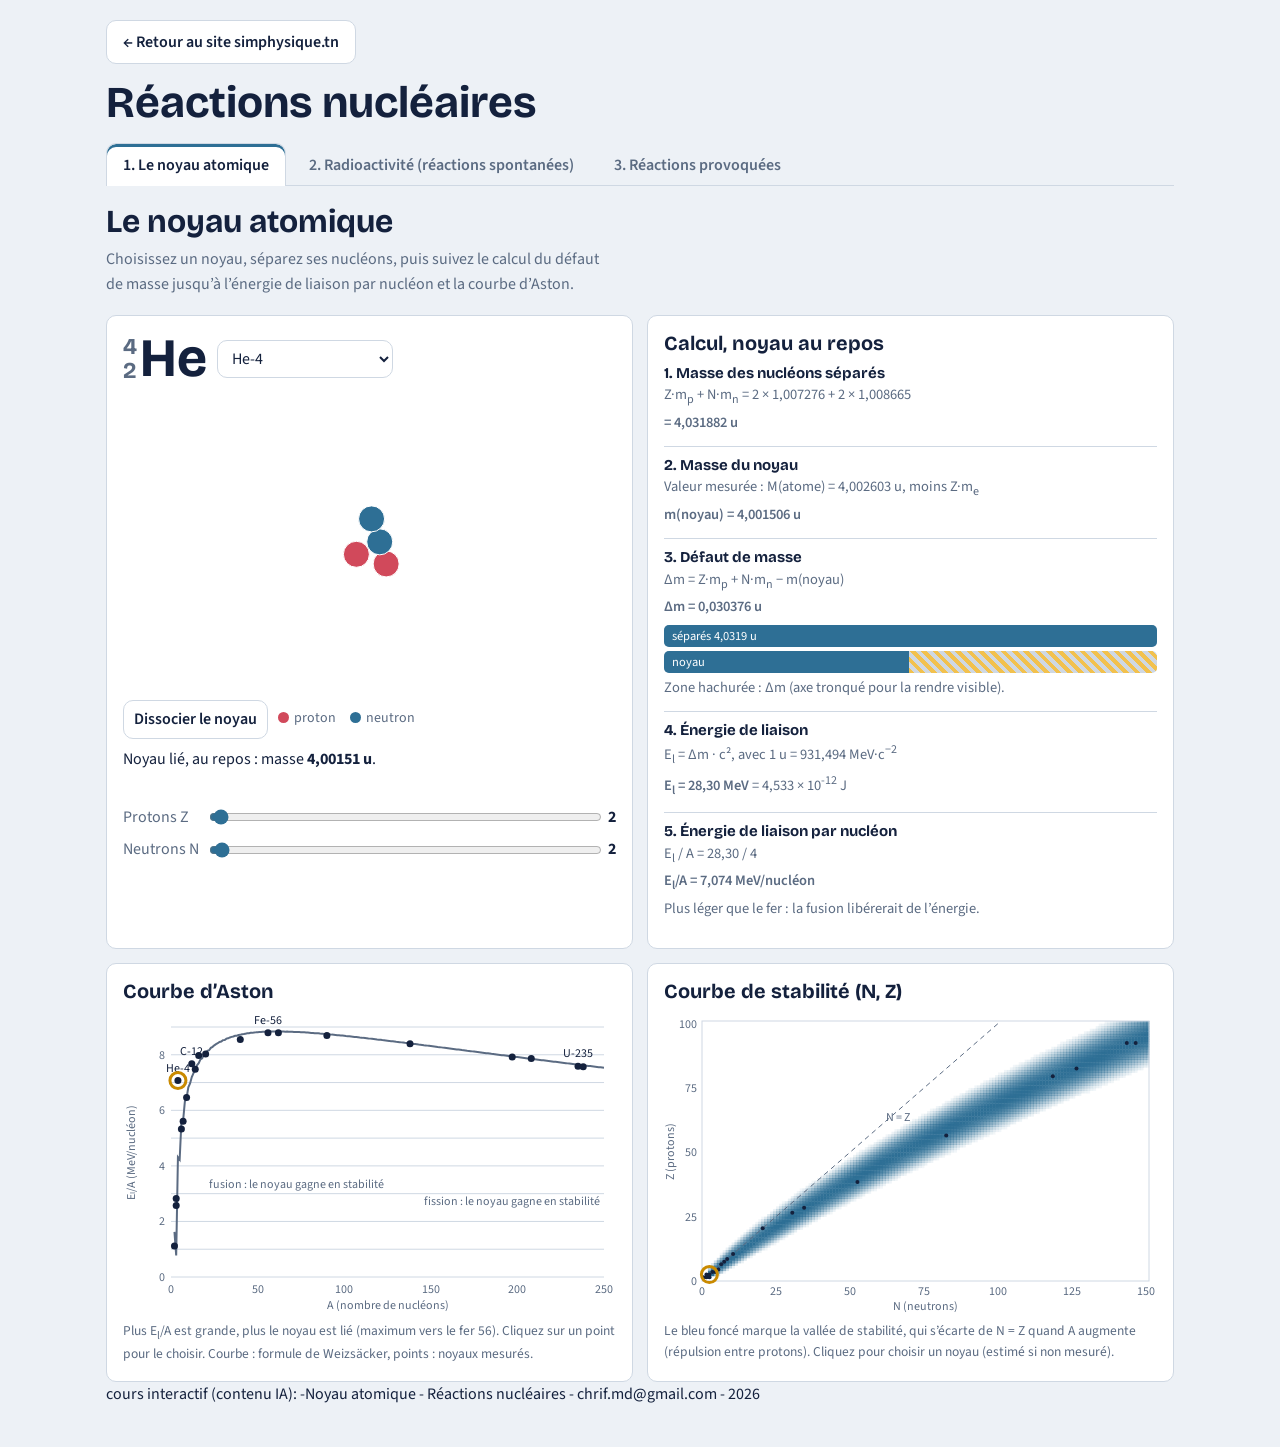
==== reactions_nucleaires.html @ af4b5db0 "Add files via upload" ====
<!doctype html>
<html lang="fr"><head><meta charset="utf-8">
<meta name="viewport" content="width=device-width, initial-scale=1, viewport-fit=cover">
<title>Réactions nucléaires</title>
<link rel="stylesheet" href="https://fonts.googleapis.com/css2?family=Bricolage+Grotesque:wght@500;700&family=Source+Sans+3:wght@400;600&display=swap">
<style>
:root{--bg:#edf1f6;--card:#fff;--ink:#14213d;--mute:#5b6b82;--line:#cfd8e3;--p:#d1495b;--n:#2e6f95;--e:#c98a00;--hatch:#f2c14e;--ok:#237a57;box-sizing:border-box;padding-top:env(safe-area-inset-top,0px);padding-bottom:env(safe-area-inset-bottom,0px)}
@media (prefers-color-scheme:dark){:root:not([data-theme="light"]){color-scheme:dark;--bg:#0e1520;--card:#162131;--ink:#e6edf5;--mute:#93a3b8;--line:#2b3b52;--p:#ef6f7f;--n:#5aa9d6;--e:#f2c14e;--ok:#5cc79a}}
:root[data-theme="dark"]{color-scheme:dark;--bg:#0e1520;--card:#162131;--ink:#e6edf5;--mute:#93a3b8;--line:#2b3b52;--p:#ef6f7f;--n:#5aa9d6;--e:#f2c14e;--ok:#5cc79a}
*,*:before,*:after{box-sizing:inherit}
html{scroll-padding-top:env(safe-area-inset-top,0px)}
body{margin:0;background:var(--bg);color:var(--ink);font:400 16px/1.55 "Source Sans 3",system-ui,sans-serif}
#app{max-width:1100px;margin:0 auto;padding:20px 16px 40px}
#t2,#t3{max-width:1000px;margin:0 auto}
h1,.pt{font-family:"Bricolage Grotesque",system-ui,sans-serif;margin:0;line-height:1.15}
h1{font-size:clamp(28px,5vw,44px)}
#app .pane>.pt{font-size:clamp(22px,3.6vw,32px);margin-bottom:0}
.sub{color:var(--mute);margin:6px 0 18px;max-width:64ch}
.tabbar{display:flex;gap:6px;flex-wrap:wrap;margin:14px 0 18px;border-bottom:1px solid var(--line)}
.tabbar button{font:inherit;font-weight:600;color:var(--mute);background:transparent;border:1px solid transparent;border-bottom:0;border-radius:10px 10px 0 0;padding:9px 16px;cursor:pointer;margin-bottom:-1px}
.tabbar button:hover{color:var(--ink)}
.tabbar button[aria-selected="true"]{color:var(--ink);background:var(--card);border-color:var(--line);box-shadow:inset 0 3px 0 var(--n)}
.tabbar button:focus-visible{outline:2px solid var(--e);outline-offset:2px}
.pane[hidden]{display:none}
@media (prefers-color-scheme:dark){}#t1 h2,#t1 h3{font-family:"Bricolage Grotesque",system-ui,sans-serif;margin:0;line-height:1.15}#t1 h2{font-size:20px;margin-bottom:10px}#t1 h3{font-size:15px;margin:0 0 2px}#t1 .sub{color:var(--mute);margin:6px 0 18px;max-width:62ch}#t1 .grid{display:grid;gap:14px;grid-template-columns:1fr}@media(min-width:900px){#t1 .grid.two{grid-template-columns:1fr 1fr}}#t1 .card{background:var(--card);border:1px solid var(--line);border-radius:10px;padding:16px;min-width:0}#t1 canvas{display:block;width:100%;touch-action:manipulation}#t1 .ctl{display:grid;gap:8px;grid-template-columns:auto 1fr auto;align-items:center;margin-top:10px}#t1 .ctl label{color:var(--mute)}#t1 select,#t1 button{font:inherit;color:var(--ink);background:var(--card);border:1px solid var(--line);border-radius:10px;padding:6px 10px}#t1 button{cursor:pointer;font-weight:600}#t1 button:hover{border-color:var(--n)}#t1 button:focus-visible,#t1 select:focus-visible,#t1 input:focus-visible,#t1 canvas:focus-visible{outline:2px solid var(--e);outline-offset:2px}#t1 input[type=range]{width:100%;accent-color:var(--n)}#t1 .row{display:flex;flex-wrap:wrap;gap:10px;align-items:center;margin-bottom:6px}#t1 .big{font:700 clamp(34px,6vw,54px)/1 "Bricolage Grotesque",sans-serif;display:inline-flex;align-items:center}#t1 .nz{display:inline-flex;flex-direction:column;font-size:.42em;line-height:1.05;margin-right:.15em;text-align:right;color:var(--mute)}#t1 .leg{display:flex;gap:14px;color:var(--mute);font-size:14px;flex-wrap:wrap}#t1 .dot{display:inline-block;width:11px;height:11px;border-radius:50%;margin-right:5px;vertical-align:-1px}#t1 .st{padding:10px 0;border-top:1px solid var(--line)}#t1 .st:first-child{border-top:0;padding-top:0}#t1 .st p{margin:2px 0;color:var(--mute);font-size:14.5px}#t1 .res{font-weight:600;font-variant-numeric:tabular-nums}#t1 .key{color:var(--e)}#t1 .bars{margin:6px 0 2px}#t1 .bars div{display:flex;height:22px;margin:4px 0;border-radius:5px;overflow:hidden;background:var(--line)}#t1 .b{background:var(--n);color:#fff;font-size:12.5px;padding:0 8px;line-height:22px;white-space:nowrap;overflow:hidden;transition:width .5s}#t1 .g{background:repeating-linear-gradient(45deg,var(--hatch),var(--hatch) 4px,transparent 4px,transparent 8px);flex:1;min-width:0}#t1 .note{font-size:13.5px;color:var(--mute);margin:8px 0 0}#t1 .cap{min-height:3em;margin:8px 0 0}
@media (prefers-color-scheme:dark){}#t2 h2,#t2 h3{font-family:"Bricolage Grotesque",system-ui,sans-serif;margin:0;line-height:1.15}#t2 h2{font-size:22px;margin:0 0 10px}#t2 h3{font-size:16px}#t2 .sub{color:var(--mute);margin:6px 0 18px;max-width:64ch}#t2 .card{background:var(--card);border:1px solid var(--line);border-radius:10px;padding:16px;margin-bottom:14px;min-width:0}#t2 canvas{display:block;width:100%;touch-action:manipulation}#t2 button,#t2 select,#t2 input{font:inherit;color:var(--ink);background:var(--card);border:1px solid var(--line);border-radius:10px;padding:6px 12px}#t2 button{cursor:pointer;font-weight:600}#t2 button:hover{border-color:var(--n)}#t2 button[aria-pressed=true],#t2 button[aria-selected=true]{background:var(--n);color:#fff;border-color:var(--n)}#t2 :focus-visible{outline:2px solid var(--e);outline-offset:2px}#t2 .row{display:flex;flex-wrap:wrap;gap:8px;align-items:center;margin-bottom:10px}#t2 .nz{display:inline-flex;flex-direction:column;font-size:.55em;line-height:1.1;margin-right:.12em;text-align:right;vertical-align:middle;color:var(--mute)}#t2 .eq{font:700 clamp(24px,4.5vw,34px)/1.2 "Bricolage Grotesque",sans-serif;display:flex;flex-wrap:wrap;align-items:center;gap:6px 12px;margin:10px 0}#t2 .eq .ar{color:var(--mute)}#t2 .stk{display:inline-flex;flex-direction:column;gap:2px}#t2 .stk input{width:68px;padding:2px 6px;font-size:16px;text-align:center}#t2 dl{display:grid;grid-template-columns:minmax(110px,max-content) 1fr;gap:6px 16px;margin:10px 0 0}#t2 dt{color:var(--mute)}#t2 dd{margin:0}#t2 .leg{display:flex;gap:14px;flex-wrap:wrap;color:var(--mute);font-size:14px;margin:6px 0}#t2 .dot{display:inline-block;width:11px;height:11px;border-radius:50%;margin-right:5px;vertical-align:-1px}#t2 .law{border-left:3px solid var(--e);padding:2px 0 2px 12px;margin:10px 0}#t2 .msg{min-height:3.2em;margin:8px 0}#t2 .ok{color:var(--ok)}#t2 .ko{color:var(--p)}#t2 .note{font-size:14px;color:var(--mute)}#t2 table{border-collapse:collapse;width:100%}#t2 th,#t2 td{border:1px solid var(--line);padding:6px 8px;text-align:left;font-size:14.5px;vertical-align:top}#t2 th{background:var(--bg)}#t2 .ap{display:grid;gap:10px}@media(min-width:700px){#t2 .ap{grid-template-columns:1fr 1fr}}#t2 .ap>div{border:1px solid var(--line);border-radius:10px;padding:10px 12px}#t2 .g2{display:grid;gap:12px}@media(min-width:800px){#t2 .g2{grid-template-columns:1fr 1.5fr}}#t2 .qb{display:block;width:100%;text-align:left;margin:6px 0}#t2 .qb.good{border-color:var(--ok);color:var(--ok)}#t2 .qb.bad{border-color:var(--p);color:var(--p)}#t2 .sp{display:flex;height:24px;border-radius:5px;overflow:hidden;margin:6px 0;background:var(--line)}#t2 .sp span{color:#fff;font-size:12.5px;line-height:24px;padding:0 8px;white-space:nowrap;overflow:hidden}@media(min-width:800px){#t2 .two{display:grid;grid-template-columns:1.25fr 1fr;gap:16px}}@media (prefers-color-scheme:dark){}#t3 h2,#t3 h3{font-family:"Bricolage Grotesque",system-ui,sans-serif;margin:0;line-height:1.15}#t3 h2{font-size:22px;margin:0 0 10px}#t3 h3{font-size:16px}#t3 .sub{color:var(--mute);margin:6px 0 18px;max-width:64ch}#t3 .card{background:var(--card);border:1px solid var(--line);border-radius:10px;padding:16px;margin-bottom:14px;min-width:0}#t3 canvas{display:block;width:100%;touch-action:manipulation}#t3 button,#t3 select,#t3 input{font:inherit;color:var(--ink);background:var(--card);border:1px solid var(--line);border-radius:10px;padding:6px 12px}#t3 button{cursor:pointer;font-weight:600}#t3 button:hover{border-color:var(--n)}#t3 button[aria-pressed=true],#t3 button[aria-selected=true]{background:var(--n);color:#fff;border-color:var(--n)}#t3 :focus-visible{outline:2px solid var(--e);outline-offset:2px}#t3 .row{display:flex;flex-wrap:wrap;gap:8px;align-items:center;margin-bottom:10px}#t3 .nz{display:inline-flex;flex-direction:column;font-size:.55em;line-height:1.1;margin-right:.12em;text-align:right;vertical-align:middle;color:var(--mute)}#t3 .eq{font:700 clamp(24px,4.5vw,34px)/1.2 "Bricolage Grotesque",sans-serif;display:flex;flex-wrap:wrap;align-items:center;gap:6px 12px;margin:10px 0}#t3 .eq .ar{color:var(--mute)}#t3 .stk{display:inline-flex;flex-direction:column;gap:2px}#t3 .stk input{width:68px;padding:2px 6px;font-size:16px;text-align:center}#t3 dl{display:grid;grid-template-columns:minmax(110px,max-content) 1fr;gap:6px 16px;margin:10px 0 0}#t3 dt{color:var(--mute)}#t3 dd{margin:0}#t3 .leg{display:flex;gap:14px;flex-wrap:wrap;color:var(--mute);font-size:14px;margin:6px 0}#t3 .dot{display:inline-block;width:11px;height:11px;border-radius:50%;margin-right:5px;vertical-align:-1px}#t3 .law{border-left:3px solid var(--e);padding:2px 0 2px 12px;margin:10px 0}#t3 .msg{min-height:3.2em;margin:8px 0}#t3 .ok{color:var(--ok)}#t3 .ko{color:var(--p)}#t3 .note{font-size:14px;color:var(--mute)}#t3 table{border-collapse:collapse;width:100%}#t3 th,#t3 td{border:1px solid var(--line);padding:6px 8px;text-align:left;font-size:14.5px;vertical-align:top}#t3 th{background:var(--bg)}#t3 .ap{display:grid;gap:10px}@media(min-width:700px){#t3 .ap{grid-template-columns:1fr 1fr}}#t3 .ap>div{border:1px solid var(--line);border-radius:10px;padding:10px 12px}#t3 .g2{display:grid;gap:12px}@media(min-width:800px){#t3 .g2{grid-template-columns:1fr 1.5fr}}#t3 .qb{display:block;width:100%;text-align:left;margin:6px 0}#t3 .qb.good{border-color:var(--ok);color:var(--ok)}#t3 .qb.bad{border-color:var(--p);color:var(--p)}#t3 .sp{display:flex;height:24px;border-radius:5px;overflow:hidden;margin:6px 0;background:var(--line)}#t3 .sp span{color:#fff;font-size:12.5px;line-height:24px;padding:0 8px;white-space:nowrap;overflow:hidden}@media(min-width:800px){#t3 .two{display:grid;grid-template-columns:1.25fr 1fr;gap:16px}}
@media print{body.pr #app>:not(#panes),body.pr .tabbar,body.pr #panes>:not(#t3){display:none!important}body.pr #t3>:not(#recap){display:none}body.pr{background:#fff}.noprint{display:none}}
</style><style>
.flBox{max-width:700px;margin:6px auto 0;border:1px solid var(--line);border-radius:10px;overflow:hidden;background:#fff;line-height:0}
.flStage{display:block;width:100%;height:auto;aspect-ratio:7/4;touch-action:manipulation;-webkit-user-select:none;user-select:none}
.flStage:focus-visible{outline:2px solid var(--e);outline-offset:-2px}
.back{display:inline-flex;align-items:center;gap:8px;min-height:44px;margin:0 0 14px;padding:8px 16px;font-weight:600;color:var(--ink);background:var(--card);border:1px solid var(--line);border-radius:10px;text-decoration:none}
.back:hover{border-color:var(--n)}
.back:focus-visible{outline:2px solid var(--e);outline-offset:2px}
@media print{.back{display:none}}
#app select{max-width:100%;min-width:0}
#t3 .flc,#t3 .flBar button{min-height:44px}
.flBar,.flHint,.flZ{display:none}
@media (max-width:760px),(max-height:500px){.flZ{display:inline-block}}
.flBox.big{position:fixed;inset:0;z-index:1000;max-width:none;margin:0;border:0;border-radius:0;background:var(--bg);display:flex;flex-direction:column;align-items:center;justify-content:center;gap:8px;line-height:normal;padding:env(safe-area-inset-top,0px) env(safe-area-inset-right,0px) env(safe-area-inset-bottom,0px) env(safe-area-inset-left,0px)}
.flBox.big .flStage{width:min(100vw,calc((100vh - 70px) * 7 / 4));width:min(100vw,calc((100dvh - 70px) * 7 / 4))}
.flBox.big .flBar{display:flex;gap:10px;align-items:center}
.flBox.big .flHint{display:none;margin:0;color:var(--mute);font-size:14px;text-align:center;padding:0 12px}
@media (orientation:portrait){.flBox.big .flHint{display:block}}
 }
         .signature {
    text-align: right; font-family: "Arial"; font-size: 12px; font-weight: bold;
    color: rgb(1, 48, 66); margin-top: 30px;
  }
</style>
</head>
<body><div id="app">
<a class="back" href="https://simphysique.tn">← Retour au site simphysique.tn</a>
<h1>Réactions nucléaires</h1>
<div class="tabbar" role="tablist" aria-label="Chapitres">
<button role="tab" id="tb1" aria-controls="t1" aria-selected="true">1. Le noyau atomique</button>
<button role="tab" id="tb2" aria-controls="t2" aria-selected="false" tabindex="-1">2. Radioactivité (réactions spontanées)</button>
<button role="tab" id="tb3" aria-controls="t3" aria-selected="false" tabindex="-1">3. Réactions provoquées</button>
</div>
<div id="panes">
<div class="pane" id="t1" role="tabpanel" aria-labelledby="tb1">
<h2 class="pt">Le noyau atomique</h2><p class="sub">Choisissez un noyau, séparez ses nucléons, puis suivez le calcul du défaut de masse jusqu’à l’énergie de liaison par nucléon et la courbe d’Aston.</p>

<div class="grid two">
<section class="card">
  <div class="row"><span class="big" id="sym"></span>
  <select id="pre" aria-label="Noyau prédéfini"></select></div>
  <canvas id="nuc" height="300" aria-label="Animation des nucléons du noyau"></canvas>
  <div class="row" style="margin-top:8px"><button id="tog">Dissocier le noyau</button>
  <span class="leg"><span><i class="dot" style="background:var(--p)"></i>proton</span><span><i class="dot" style="background:var(--n)"></i>neutron</span></span></div>
  <p class="cap" id="cap"></p>
  <div class="ctl"><label for="zs">Protons Z</label><input id="zs" type="range" min="1" max="100" value="2"><b id="zv"></b>
  <label for="ns">Neutrons N</label><input id="ns" type="range" min="0" max="150" value="2"><b id="nv"></b></div>
</section>

<section class="card">
  <h2>Calcul, noyau au repos</h2>
  <div id="calc"></div>
</section>
</div>

<div class="grid two" style="margin-top:14px">
<section class="card">
  <h2>Courbe d’Aston</h2>
  <canvas id="ast" height="300" tabindex="0" aria-label="Courbe d’Aston : énergie de liaison par nucléon en fonction de A"></canvas>
  <p class="note">Plus E<sub>l</sub>/A est grande, plus le noyau est lié (maximum vers le fer 56). Cliquez sur un point pour le choisir. Courbe : formule de Weizsäcker, points : noyaux mesurés.</p>
</section>
<section class="card">
  <h2>Courbe de stabilité (N, Z)</h2>
  <canvas id="nz" height="300" tabindex="0" aria-label="Diagramme N en fonction de Z avec la vallée de stabilité"></canvas>
  <p class="note">Le bleu foncé marque la vallée de stabilité, qui s’écarte de N = Z quand A augmente (répulsion entre protons). Cliquez pour choisir un noyau (estimé si non mesuré).</p>
</section>
</div>

</div>
<div class="pane" id="t2" role="tabpanel" aria-labelledby="tb2" hidden>
<h2 class="pt">Radioactivité : les réactions nucléaires spontanées</h2><p class="sub">Un noyau instable se transforme de lui-même en un noyau plus stable en émettant un rayonnement. Découvrez les quatre types de rayonnement, leurs propriétés, puis les lois qui gouvernent ces transformations.</p><section class="card">
  <h2>1. Les rayonnements radioactifs</h2>
  <div class="row" role="tablist" id="tabs"></div>
  <div id="prop"></div>
</section><section class="card">
  <h2>2. Expérience : que traversent-ils ? comment sont-ils déviés ?</h2>
  <div class="row"><button id="m1" aria-pressed="true">Pénétration dans la matière</button><button id="m2" aria-pressed="false">Champ électrique</button><span id="efw" hidden><label for="ef">Intensité du champ E</label> <input id="ef" type="range" min="0.3" max="1.5" step="0.1" value="1"></span></div>
  <canvas id="demo" height="260" aria-label="Simulation de pénétration et de déviation des rayonnements"></canvas>
  <div class="leg"><span><i class="dot" style="background:var(--p)"></i>α</span><span><i class="dot" style="background:var(--n)"></i>β⁻</span><span><i class="dot" style="background:var(--e)"></i>β⁺</span><span><i class="dot" style="background:var(--mute)"></i>γ</span></div>
  <p class="note" id="dtxt"></p>
</section><section class="card">
  <h2>3. Lois de conservation (lois de Soddy)</h2>
  <div class="law"><b>Conservation du nombre de nucléons.</b> La somme des nombres de masse A est la même avant et après la réaction.</div>
  <div class="law"><b>Conservation de la charge électrique.</b> La somme des nombres de charge Z est la même avant et après (Z vaut −1 pour l’électron, +1 pour le positon, 0 pour le neutron, le neutrino et le photon).</div>
  <div class="law"><b>Conservation de l’énergie et de la quantité de mouvement.</b> La masse perdue Δm se retrouve en énergie Δm·c², partagée en énergie cinétique du noyau fils, de la particule émise, et en photons γ.</div>
  <p class="note">Entraînez-vous : choisissez un type de désintégration et un noyau père, puis complétez le noyau fils.</p>
  <div class="row" id="types"></div>
  <div class="row"><label for="sel">Noyau père</label><select id="sel"></select><button id="rnd">Exemple au hasard</button></div>
  <div class="two"><div>
    <div class="eq" id="eq"></div>
    <div class="row"><button id="chk">Vérifier</button><button id="sol">Voir la solution</button></div>
    <div class="msg" id="msg" role="status"></div>
  </div><div><canvas id="mini" height="230" aria-label="Déplacement du noyau dans le diagramme N-Z"></canvas><p class="note">Déplacement dans le diagramme (N, Z).</p></div></div>
</section><section class="card">
  <h2>4. Familles radioactives</h2>
  <p class="note">Un noyau lourd se désintègre souvent en cascade, par une suite de désintégrations α et β⁻, jusqu’à un noyau stable : c’est une famille radioactive. Faites défiler la chaîne.</p>
  <div class="row"><label for="fsel">Famille</label><select id="fsel"><option value="u238">Uranium 238 (→ plomb 206)</option><option value="th232">Thorium 232 (→ plomb 208)</option><option value="u235">Uranium 235 (→ plomb 207)</option></select><button id="fstep">Désintégration suivante</button><button id="fplay">Lecture automatique</button><button id="freset">Recommencer</button></div>
  <canvas id="fam" height="300" aria-label="Chaîne de désintégrations dans le diagramme N-Z"></canvas>
  <div class="leg"><span><i class="dot" style="background:var(--p)"></i>α : Z − 2, N − 2</span><span><i class="dot" style="background:var(--n)"></i>β⁻ : Z + 1, N − 1</span></div>
  <div class="eq" id="feq"></div>
  <p id="fcnt"></p>
  <p class="note" id="fqt"></p>
  <div class="row"><label for="fa">x =</label><input id="fa" type="number" style="width:80px"><label for="fb">y =</label><input id="fb" type="number" style="width:80px"><button id="fchk">Vérifier</button></div>
  <div class="msg" id="fq" role="status"></div>
</section><section class='card'>
  <h2>5. Loi de décroissance radioactive</h2>
  <p class='note'>La désintégration d’un noyau est aléatoire, mais pour un grand nombre de noyaux le nombre N(t) de noyaux restants suit la loi N(t) = N₀·e<sup>−λt</sup>, avec λ = ln 2 / t<sub>½</sub>. Chaque point est un noyau radioactif : à chaque instant, tous ont la même probabilité de se désintégrer.</p>
  <h3 style='margin:14px 0 6px'>Animation guidée : mesurer l’activité en becquerels</h3>
  <p class='note'>Le nombre de désintégrations par seconde d’un échantillon s’appelle son activité ; elle se mesure en becquerels (Bq) : 1 Bq correspond à une désintégration par seconde. Cette animation du CEA donne des ordres de grandeur : un caillou de granit de 125 g a une activité d’environ 1 000 Bq, et un individu de 70 kg d’environ 8 000 Bq en moyenne. Cliquez sur « suite » dans l’animation (ou sur le bouton ci-dessous) pour avancer.</p>
  <div class='flBox' id='becBox'>
    <svg id='becStage' class='flStage' xmlns='http://www.w3.org/2000/svg' viewBox='0 0 700 400' role='img' aria-label='Animation : le becquerel, unité d’activité d’un échantillon radioactif'>
      <defs>
<g id="bec-c2"><text x="0" y="8.14" text-anchor="start" font-family="Arial,Helvetica,'Liberation Sans',sans-serif" font-size="9" fill="#999999">Réalisé par CHURCHILL</text></g>
<g id="bec-c3"><text x="0" y="8.14" text-anchor="start" font-family="Arial,Helvetica,'Liberation Sans',sans-serif" font-size="9" fill="#CCCCCC">Réalisé par CHURCHILL</text></g>
<g id="bec-c4" transform="translate(-73.7,28.3)"><g transform="matrix(1, 0, 0, 1, 73.7, -28.3)"><path d="M16.65 44.75 L-73.7 44.75 -73.7 28.3 16.65 28.3 16.65 44.75" fill="#2161a0" fill-rule="evenodd" stroke="none"/></g></g>
<g id="bec-c6" transform="translate(-98.55,131.25)"><g transform="matrix(1, 0, 0, 1, 98.55, -131.25)"><path d="M63.95 143.75 L-98.05 143.75 -98.05 131.75 63.95 131.75 63.95 143.75 Z" fill="none" stroke="#666666" stroke-linecap="round" stroke-linejoin="round" stroke-width="1"/></g></g>
<g id="bec-c8" transform="translate(252.95,-564)"><g transform="matrix(1, 0, 0, 1, -252.95, 564)"><pattern height="38" id="bec-c8_PatternID_8_1" overflow="visible" patternTransform="matrix(1, 0, 0, 1, 252.95, -564)" patternUnits="userSpaceOnUse" viewBox="0 0 84 38" width="84"><image height="38" style="image-rendering:optimizeQuality" width="84" href="[data-uri]"/></pattern><path d="M335.95 -526 L252.95 -526 252.95 -564 335.95 -564 335.95 -526" fill-rule="evenodd" style="fill:url(#bec-c8_PatternID_8_1)"/></g></g>
<g id="bec-c9" transform="translate(-79,-3.75)"><g transform="matrix(1, 0, 0, 1, 79, 3.75)"><path d="M-79 -3.75 L79 -3.75 79 3.8 -79 3.8 -79 -3.75" fill="#cfcfcf" fill-rule="evenodd" stroke="none"/></g></g>
<g id="bec-c11" transform="translate(-5.35,-5.35)"><g transform="matrix(1, 0, 0, 1, 5.35, 5.35)"><path d="M-3.25 5.35 L5.35 -3.25 5.35 5.35 -3.25 5.35 M3.25 -5.35 L-5.35 3.25 -5.35 -5.35 3.25 -5.35" fill="#e75194" fill-rule="evenodd" stroke="none"/></g></g>
<g id="bec-c14" transform="translate(-98.55,118.9)"><g transform="matrix(1, 0, 0, 1, 98.55, -118.9)"><pattern height="10" id="bec-c14_PatternID_14_1" overflow="visible" patternTransform="matrix(1, 0, 0, 1, -82.15, 118.9)" patternUnits="userSpaceOnUse" viewBox="0 0 68 10" width="68"><image height="10" style="image-rendering:optimizeQuality" width="68" href="[data-uri]"/></pattern><path d="M-82.15 118.9 L-14.15 118.9 -14.15 128.9 -82.15 128.9 -82.15 118.9" fill-rule="evenodd" style="fill:url(#bec-c14_PatternID_14_1)"/><path d="M63.95 143.75 L-98.05 143.75 -98.05 131.75 63.95 131.75 63.95 143.75 Z" fill="none" stroke="#666666" stroke-linecap="round" stroke-linejoin="round" stroke-width="1"/></g></g>
<g id="bec-c15" transform="translate(-202.9,-42.4)"><g transform="matrix(1, 0, 0, 1, 202.9, 42.4)"><path d="M202.9 -42.4 L202.9 -8.95 -202.9 -8.95 -202.9 -42.4 202.9 -42.4" fill="#de2852" fill-rule="evenodd" stroke="none"/><path d="M202.9 -6.8 L202.9 -2.85 -100.3 -2.85 -102.95 -2.85 -202.9 -2.85 -202.9 -6.8 -102.95 -6.8 -100.3 -6.8 202.9 -6.8" fill="#e75194" fill-rule="evenodd" stroke="none"/></g></g>
<g id="bec-c17" transform="translate(1.9,4.45)"><g transform="matrix(1, 0, 0, 1, -1.9, -4.45)"><g transform="matrix(1, 0, 0, 1, 0, 0)"><use fill="#ffffff" height="20" transform="matrix(0.4883, 0, 0, 0.4883, 0, 22.65)" width="209.45" href="#bec-c17_font_Arial_L0"/><use fill="#ffffff" height="20" transform="matrix(0.4883, 0, 0, 0.4883, 15.25, 22.65)" width="209.45" href="#bec-c17_font_Arial_E0"/><use fill="#ffffff" height="20" transform="matrix(0.4883, 0, 0, 0.4883, 38.85, 22.65)" width="209.45" href="#bec-c17_font_Arial_B0"/><use fill="#ffffff" height="20" transform="matrix(0.4883, 0, 0, 0.4883, 56.9, 22.65)" width="209.45" href="#bec-c17_font_Arial_E0"/><use fill="#ffffff" height="20" transform="matrix(0.4883, 0, 0, 0.4883, 73.55, 22.65)" width="209.45" href="#bec-c17_font_Arial_C0"/><use fill="#ffffff" height="20" transform="matrix(0.4883, 0, 0, 0.4883, 91.6, 22.65)" width="209.45" href="#bec-c17_font_Arial_Q0"/><use fill="#ffffff" height="20" transform="matrix(0.4883, 0, 0, 0.4883, 111.05, 22.65)" width="209.45" href="#bec-c17_font_Arial_U0"/><use fill="#ffffff" height="20" transform="matrix(0.4883, 0, 0, 0.4883, 129.1, 22.65)" width="209.45" href="#bec-c17_font_Arial_E0"/><use fill="#ffffff" height="20" transform="matrix(0.4883, 0, 0, 0.4883, 145.75, 22.65)" width="209.45" href="#bec-c17_font_Arial_R0"/><use fill="#ffffff" height="20" transform="matrix(0.4883, 0, 0, 0.4883, 163.8, 22.65)" width="209.45" href="#bec-c17_font_Arial_E0"/><use fill="#ffffff" height="20" transform="matrix(0.4883, 0, 0, 0.4883, 180.45, 22.65)" width="209.45" href="#bec-c17_font_Arial_L0"/></g></g><defs><g id="bec-c17_font_Arial_L0"><path d="M29.75 -6.15 L29.75 0 3.95 0 3.95 -36.35 11.35 -36.35 11.35 -6.15 29.75 -6.15" fill-rule="evenodd" stroke="none"/></g><g id="bec-c17_font_Arial_E0"><path d="M30.9 -30.45 L11.15 -30.45 11.15 -22.3 29.55 -22.3 29.55 -16.15 11.15 -16.15 11.15 -6.15 31.6 -6.15 31.6 0 3.75 0 3.75 -36.65 30.9 -36.65 30.9 -30.45" fill-rule="evenodd" stroke="none"/></g><g id="bec-c17_font_Arial_B0"><path d="M21.75 -30.4 L15.4 -30.55 11.15 -30.55 11.15 -22.05 16 -22.05 21.4 -22.2 Q23.3 -22.4 24.4 -23.5 25.45 -24.6 25.45 -26.35 25.45 -28.05 24.55 -29.1 23.6 -30.2 21.75 -30.4 M28.75 -34.75 Q30.4 -33.6 31.55 -31.7 32.65 -29.8 32.65 -27.4 32.65 -24.85 31.3 -22.7 29.9 -20.55 27.5 -19.45 30.85 -18.5 32.65 -16.15 34.45 -13.8 34.45 -10.6 34.45 -8.1 33.3 -5.75 32.15 -3.4 30.15 -1.95 28.1 -0.55 25.15 -0.25 L16.25 0 3.75 0 3.75 -36.65 18.4 -36.65 24.9 -36.25 Q27.05 -35.9 28.75 -34.75 M11.15 -15.95 L11.15 -6.15 18 -6.15 23.1 -6.4 Q24.75 -6.7 25.8 -7.85 26.8 -9 26.8 -10.95 26.8 -12.6 26 -13.75 25.2 -14.9 23.7 -15.45 L17.15 -15.95 11.15 -15.95" fill-rule="evenodd" stroke="none"/></g><g id="bec-c17_font_Arial_C0"><path d="M34.25 -26.55 L26.95 -24.8 Q26.3 -27.65 24.25 -29.3 22.15 -30.95 19.2 -30.95 15.15 -30.95 12.6 -28 10.05 -25.1 10.05 -18.55 10.05 -11.6 12.55 -8.65 15.05 -5.7 19.05 -5.7 22 -5.7 24.15 -7.55 26.25 -9.45 27.2 -13.45 L34.35 -11.2 Q32.7 -5.2 28.9 -2.25 25.05 0.65 19.15 0.65 11.85 0.65 7.15 -4.35 2.45 -9.35 2.45 -18 2.45 -27.15 7.15 -32.2 11.9 -37.25 19.6 -37.25 26.3 -37.25 30.5 -33.3 33 -30.95 34.25 -26.55" fill-rule="evenodd" stroke="none"/></g><g id="bec-c17_font_Arial_Q0"><path d="M12.7 -27.8 Q9.85 -24.65 9.85 -18.3 9.85 -11.9 12.7 -8.7 15.5 -5.5 19.8 -5.5 21.4 -5.5 22.8 -6.05 20.55 -7.5 18.25 -8.35 L20.3 -12.55 Q23.95 -11.3 27.3 -8.8 28.7 -10.5 29.45 -12.85 30.15 -15.25 30.15 -18.3 30.15 -24.65 27.35 -27.8 24.55 -30.95 20 -30.95 15.5 -30.95 12.7 -27.8 M20.05 -37.25 Q28.2 -37.25 33 -32.25 37.75 -27.3 37.75 -18.3 37.75 -13.55 36.45 -9.95 35.45 -7.2 33.25 -4.65 35.95 -2.7 39.15 -1.55 L36.45 3.7 Q34.75 3.2 33.15 2.3 L28.25 -0.95 Q24.65 0.65 20.25 0.65 11.8 0.65 7.05 -4.35 2.25 -9.3 2.25 -18.3 2.25 -27.3 7.05 -32.25 11.85 -37.25 20.05 -37.25" fill-rule="evenodd" stroke="none"/></g><g id="bec-c17_font_Arial_U0"><path d="M32.9 -36.65 L32.9 -17.4 Q32.9 -10.8 32.3 -8.05 31.7 -5.35 30.1 -3.45 28.5 -1.6 25.8 -0.45 23.1 0.65 18.75 0.65 13.5 0.65 10.8 -0.55 8.05 -1.8 6.5 -3.7 4.9 -5.65 4.4 -7.8 3.7 -10.95 3.7 -17.1 L3.7 -36.65 11.1 -36.65 11.1 -16.8 Q11.1 -12.05 11.35 -10.65 11.85 -8.4 13.65 -7.05 15.4 -5.7 18.5 -5.7 21.65 -5.7 23.25 -6.95 24.85 -8.25 25.2 -10.15 25.5 -12 25.5 -16.35 L25.5 -36.65 32.9 -36.65" fill-rule="evenodd" stroke="none"/></g><g id="bec-c17_font_Arial_R0"><path d="M22.35 -30.3 L16.95 -30.45 11.15 -30.45 11.15 -21.15 16.65 -21.15 23.3 -21.6 Q24.6 -22.05 25.35 -23.15 26.1 -24.25 26.1 -25.9 26.1 -27.75 25.15 -28.85 24.15 -30 22.35 -30.3 M32.15 -32.15 Q33.75 -29.6 33.75 -26.35 33.75 -22.25 31.3 -19.55 28.9 -16.85 24.05 -16.15 26.45 -14.75 28.05 -13.1 29.6 -11.4 32.25 -7.15 L36.7 0 27.85 0 22.5 -7.95 Q19.65 -12.25 18.6 -13.35 L16.4 -14.85 12.65 -15.3 11.15 -15.3 11.15 0 3.75 0 3.75 -36.65 19.35 -36.65 Q25.2 -36.65 27.9 -35.65 30.55 -34.65 32.15 -32.15" fill-rule="evenodd" stroke="none"/></g></defs></g>
<g id="bec-c18" transform="translate(-38.25,-159.3)"><g transform="matrix(1, 0, 0, 1, 38.25, 159.3)"><path d="M-36.5 -157.55 L36.45 -157.55 M-36.5 -94.55 L36.45 -94.55" fill="none" stroke="#2e5878" stroke-linecap="round" stroke-linejoin="round" stroke-width="3.5"/></g></g>
<g id="bec-c20" transform="translate(330.55,137)"><g transform="matrix(1, 0, 0, 1, -330.55, -137)"><path d="M342 137 Q346.3 137.9 348.75 140 350.25 139.1 352 139 367.2 143.35 366.3 158.7 365.75 167.45 357.35 168.95 352.6 169.8 349.25 168.85 L347.4 169.85 Q344.15 171.5 340.9 169.7 328 162.65 331.15 147.5 333.1 138.15 342 137" fill="#996666" fill-rule="evenodd" stroke="none"/></g></g>
<g id="bec-c21" transform="translate(-430.85,-22.5)"><g transform="matrix(1, 0, 0, 1, 430.85, 22.5)"><path d="M-424.8 -14.8 Q-422.15 -20.25 -406.75 -21.75 -391.4 -23.25 -381.6 -16.5 -371.8 -9.75 -373.6 1.25 -375.45 12.25 -381.55 20.3 -387.65 28.35 -397.95 28.5 -408.2 28.65 -420.3 17 -432.35 5.35 -429.95 -2 -427.55 -9.35 -424.8 -14.8" fill="#ffffcc" fill-rule="evenodd" stroke="none"/><path d="M-424.8 -14.8 Q-422.15 -20.25 -406.75 -21.75 -391.4 -23.25 -381.6 -16.5 -371.8 -9.75 -373.6 1.25 -375.45 12.25 -381.55 20.3 -387.65 28.35 -397.95 28.5 -408.2 28.65 -420.3 17 -432.35 5.35 -429.95 -2 -427.55 -9.35 -424.8 -14.8 Z" fill="none" stroke="#999999" stroke-linecap="round" stroke-linejoin="round" stroke-width="1"/></g></g>
<g id="bec-c22" transform="translate(-65.25,-27)"><g transform="matrix(1, 0, 0, 1, 65.25, 27)"><path d="M84.75 -20 L84.75 32.65 Q84.65 35.65 82.7 37.6 80.7 39.6 77.75 39.65 L-58.25 39.65 Q-61.2 39.6 -63.2 37.6 -65.15 35.65 -65.25 32.65 L-65.25 -20 Q-65.15 -22.95 -63.2 -24.95 -61.2 -26.9 -58.25 -27 L77.75 -27 Q80.7 -26.9 82.7 -24.95 84.65 -22.95 84.75 -20" fill="#ee93a8" fill-rule="evenodd" stroke="none"/><path d="M79.75 -19.3 L79.75 32.05 Q79.7 33.3 78.85 34.15 78 35 76.75 35.05 L-57.25 35.05 Q-58.5 35 -59.35 34.15 -60.2 33.3 -60.25 32.05 L-60.25 -19.3 Q-60.2 -20.55 -59.35 -21.4 -58.5 -22.25 -57.25 -22.3 L76.75 -22.3 Q78 -22.25 78.85 -21.4 79.7 -20.55 79.75 -19.3" fill="#f2a7c9" fill-rule="evenodd" stroke="none"/><path d="M79.75 -19.3 L79.75 32.05 Q79.7 33.3 78.85 34.15 78 35 76.75 35.05 L-57.25 35.05 Q-58.5 35 -59.35 34.15 -60.2 33.3 -60.25 32.05 L-60.25 -19.3 Q-60.2 -20.55 -59.35 -21.4 -58.5 -22.25 -57.25 -22.3 L76.75 -22.3 Q78 -22.25 78.85 -21.4 79.7 -20.55 79.75 -19.3 Z" fill="none" stroke="#ffffff" stroke-linecap="round" stroke-linejoin="round" stroke-width="1"/><path d="M73.25 29.05 L-54.75 29.05 -54.75 16.4 73.25 16.4 73.25 29.05" fill="#dadada" fill-rule="evenodd" stroke="none"/><path d="M62.9 5.95 Q62.85 7.25 62 8.1 61.15 8.95 59.9 8.95 L-39.45 8.95 Q-40.7 8.95 -41.55 8.1 -42.4 7.25 -42.45 5.95 L-42.45 -6.7 Q-42.4 -7.95 -41.55 -8.8 -40.7 -9.65 -39.45 -9.7 L59.9 -9.7 Q61.15 -9.65 62 -8.8 62.85 -7.95 62.9 -6.7 L62.9 5.95" fill="#e3e8ce" fill-rule="evenodd" stroke="none"/><path d="M62.9 5.95 Q62.85 7.25 62 8.1 61.15 8.95 59.9 8.95 L-39.45 8.95 Q-40.7 8.95 -41.55 8.1 -42.4 7.25 -42.45 5.95 L-42.45 -6.7 Q-42.4 -7.95 -41.55 -8.8 -40.7 -9.65 -39.45 -9.7 L59.9 -9.7 Q61.15 -9.65 62 -8.8 62.85 -7.95 62.9 -6.7 L62.9 5.95 Z" fill="none" stroke="#456f91" stroke-linecap="round" stroke-linejoin="round" stroke-width="2"/></g></g>
<g id="bec-c24" transform="translate(0.65,1.95)"><g transform="matrix(1, 0, 0, 1, -0.65, -1.95)"><g transform="matrix(1, 0, 0, 1, 0, 0)"><use fill="#2367ab" height="10.1" transform="matrix(0.2148, 0, 0, 0.2148, 0.2, 9.85)" width="29.05" href="#bec-c24_font_Arial_00"/><use fill="#2367ab" height="10.1" transform="matrix(0.2148, 0, 0, 0.2148, 9.35, 9.85)" width="29.05" href="#bec-c24_font_Arial_B0"/><use fill="#2367ab" height="10.1" transform="matrix(0.2148, 0, 0, 0.2148, 16.7, 9.85)" width="29.05" href="#bec-c24_font_Arial_q0"/></g></g><defs><g id="bec-c24_font_Arial_00"><path d="M25.2 -26.7 Q26.05 -23.5 26.05 -18.05 26.05 -11.6 24.7 -7.65 23.4 -3.7 20.75 -1.5 18.1 0.65 14.1 0.65 8.8 0.65 5.75 -3.15 2.15 -7.75 2.15 -18.05 2.15 -24.55 3.5 -28.5 4.8 -32.5 7.45 -34.65 10.1 -36.8 14.1 -36.8 17.05 -36.8 19.25 -35.6 21.5 -34.4 22.95 -32.15 24.4 -29.95 25.2 -26.7 M9.1 -30.45 Q6.75 -27.1 6.75 -18.05 6.75 -9.05 8.9 -6.05 11 -3.05 14.1 -3.05 17.2 -3.05 19.3 -6.05 21.4 -9.05 21.4 -18.05 21.4 -27.1 19.3 -30.1 17.2 -33.05 14.05 -33.05 10.95 -33.05 9.1 -30.45" fill-rule="evenodd" stroke="none"/></g><g id="bec-c24_font_Arial_B0"><path d="M21.5 -31.8 L15.95 -32.3 8.6 -32.3 8.6 -21.25 16.55 -21.25 21.15 -21.65 Q23 -22.2 23.95 -23.5 24.9 -24.75 24.9 -26.7 24.9 -28.5 24 -29.9 23.15 -31.3 21.5 -31.8 M28.25 -32.1 Q29.65 -29.8 29.65 -27.25 29.65 -24.9 28.4 -22.85 27.1 -20.75 24.55 -19.5 27.85 -18.5 29.65 -16.15 31.45 -13.8 31.45 -10.6 31.45 -8.05 30.35 -5.8 29.25 -3.6 27.65 -2.4 26.05 -1.2 23.65 -0.6 L17.75 0 3.75 0 3.75 -36.65 17.5 -36.65 Q21.7 -36.65 24.25 -35.5 26.8 -34.4 28.25 -32.1 M8.6 -4.3 L17.75 -4.3 21.05 -4.5 Q22.7 -4.8 23.85 -5.5 24.95 -6.2 25.7 -7.5 26.4 -8.85 26.4 -10.6 26.4 -12.65 25.35 -14.15 24.3 -15.7 22.45 -16.3 20.6 -16.9 17.1 -16.9 L8.6 -16.9 8.6 -4.3" fill-rule="evenodd" stroke="none"/></g><g id="bec-c24_font_Arial_q0"><path d="M24.8 -26.55 L24.8 10.2 20.3 10.2 20.3 -2.8 Q19.25 -1.35 17.4 -0.35 15.5 0.6 13.35 0.6 8.65 0.6 5.25 -3.15 1.8 -6.95 1.8 -13.5 1.8 -17.5 3.2 -20.7 4.6 -23.85 7.25 -25.5 9.85 -27.15 13 -27.15 17.95 -27.15 20.75 -23 L20.75 -26.55 24.8 -26.55 M6.45 -13.35 Q6.45 -8.2 8.6 -5.65 10.75 -3.1 13.75 -3.1 16.6 -3.1 18.7 -5.5 20.75 -7.95 20.75 -12.95 20.75 -18.25 18.6 -20.9 16.4 -23.6 13.45 -23.6 10.5 -23.6 8.5 -21.1 6.45 -18.6 6.45 -13.35" fill-rule="evenodd" stroke="none"/></g></defs></g>
<g id="bec-c25" transform="translate(-10.65,-10.65)"><g transform="matrix(1, 0, 0, 1, 10.65, 10.65)"><path d="M9.25 -5.35 Q10.65 -2.95 10.7 0 10.65 3 9.25 5.4 7.8 7.8 5.4 9.25 3 10.65 0 10.7 -2.95 10.65 -5.35 9.25 -7.75 7.8 -9.2 5.4 -10.6 3 -10.65 0 -10.6 -2.95 -9.2 -5.35 -7.75 -7.75 -5.35 -9.2 -2.95 -10.6 0 -10.65 3 -10.6 5.4 -9.2 7.8 -7.75 9.25 -5.35" fill="url(#bec-c25_gradient0)" fill-rule="evenodd" stroke="none"/></g><defs><radialGradient cx="0" cy="0" gradientTransform="matrix(0.019, 0, 0, 0.019, 4, -4.65)" gradientUnits="userSpaceOnUse" id="bec-c25_gradient0" r="819.2" spreadMethod="pad"><stop offset="0" stop-color="#ed6655"/><stop offset="0.5137254901960784" stop-color="#c20e00"/><stop offset="1" stop-color="#580000"/></radialGradient></defs></g>
<g id="bec-c28" transform="translate(-203,-121.6)"><g transform="matrix(1, 0, 0, 1, 203, 121.6)"><path d="M143.55 -86 Q203 -50.35 203 0 203 50.35 143.55 85.95 84.1 121.6 0 121.6 -84.1 121.6 -143.55 85.95 -203 50.35 -203 0 -203 -50.35 -143.55 -86 -84.1 -121.6 0 -121.6 84.1 -121.6 143.55 -86" fill="url(#bec-c28_gradient0)" fill-rule="evenodd" stroke="none"/></g><defs><radialGradient cx="0" cy="0" gradientTransform="matrix(-0.006, -0.1651, 0.2795, -0.0101, 0, 0)" gradientUnits="userSpaceOnUse" id="bec-c28_gradient0" r="819.2" spreadMethod="pad"><stop offset="0.0784313725490196" stop-color="#ff6600" stop-opacity="0.7019608"/><stop offset="0.5098039215686274" stop-color="#ffcc66" stop-opacity="0.5019608"/><stop offset="1" stop-color="#ffffff" stop-opacity="0"/></radialGradient></defs></g>
<g id="bec-c29" transform="translate(-226.45,-135.65)"><g transform="matrix(1, 0, 0, 1, 226.45, 135.65)"><path d="M-0.05 -135.65 Q93.75 -135.65 160.1 -95.95 226.4 -56.15 226.4 0 226.4 56.2 160.1 95.9 93.75 135.65 -0.05 135.65 -93.85 135.65 -160.15 95.9 -226.5 56.2 -226.45 0 -226.5 -56.15 -160.15 -95.95 -93.85 -135.65 -0.05 -135.65" fill="url(#bec-c29_gradient0)" fill-rule="evenodd" stroke="none"/></g><defs><radialGradient cx="0" cy="0" gradientTransform="matrix(-0.0067, -0.1842, 0.3118, -0.0113, -0.05, 0)" gradientUnits="userSpaceOnUse" id="bec-c29_gradient0" r="819.2" spreadMethod="pad"><stop offset="0.0784313725490196" stop-color="#ff6600" stop-opacity="0.7019608"/><stop offset="0.5098039215686274" stop-color="#ffcc66" stop-opacity="0.5019608"/><stop offset="1" stop-color="#ffffff" stop-opacity="0"/></radialGradient></defs></g>
<g id="bec-c32" transform="translate(-552.25,-17.15)"><g transform="matrix(1, 0, 0, 1, 552.25, 17.15)"><path d="M-551.7 -12.8 L-552.25 -12.8 -552.25 -17.15 -551.7 -17.15 -551.7 -12.8" fill="url(#bec-c32_gradient0)" fill-rule="evenodd" stroke="none"/></g><defs><linearGradient gradientTransform="matrix(0, 0.0029, -1E-4, 0, -551.95, -15.15)" gradientUnits="userSpaceOnUse" id="bec-c32_gradient0" spreadMethod="pad" x1="-819.2" x2="819.2"><stop offset="0" stop-color="#539f00"/><stop offset="0.4980392156862745" stop-color="#fdff00"/><stop offset="1" stop-color="#4e9f00"/></linearGradient></defs></g>
<g id="bec-c33" transform="translate(-552.2,-17.15)"><g transform="matrix(1, 0, 0, 1, 552.2, 17.15)"><path d="M-549.2 -12.85 L-552.2 -12.85 -552.2 -17.15 -549.2 -17.15 -549.2 -12.85" fill="url(#bec-c33_gradient0)" fill-rule="evenodd" stroke="none"/></g><defs><linearGradient gradientTransform="matrix(0, 0.0028, -7E-4, 0, -550.7, -15.15)" gradientUnits="userSpaceOnUse" id="bec-c33_gradient0" spreadMethod="pad" x1="-819.2" x2="819.2"><stop offset="0" stop-color="#539f00"/><stop offset="0.4980392156862745" stop-color="#fdff00"/><stop offset="1" stop-color="#4e9f00"/></linearGradient></defs></g>
<g id="bec-c34" transform="translate(1.3,1.95)"><g transform="matrix(1, 0, 0, 1, -1.3, -1.95)"><g transform="matrix(1, 0, 0, 1, 0, 0)"><use fill="#2367ab" height="10.1" transform="matrix(0.2148, 0, 0, 0.2148, 0.1, 9.85)" width="28.3" href="#bec-c34_font_Arial_10"/><use fill="#2367ab" height="10.1" transform="matrix(0.2148, 0, 0, 0.2148, 9.25, 9.85)" width="28.3" href="#bec-c34_font_Arial_B0"/><use fill="#2367ab" height="10.1" transform="matrix(0.2148, 0, 0, 0.2148, 16.6, 9.85)" width="28.3" href="#bec-c34_font_Arial_q0"/></g></g><defs><g id="bec-c34_font_Arial_10"><path d="M19.1 -36.8 L19.1 0 14.6 0 14.6 -28.65 Q12.95 -27.1 10.35 -25.55 7.7 -24 5.6 -23.25 L5.6 -27.6 Q9.35 -29.35 12.2 -31.9 15 -34.4 16.2 -36.8 L19.1 -36.8" fill-rule="evenodd" stroke="none"/></g><g id="bec-c34_font_Arial_B0"><use href="#bec-c24_font_Arial_B0"/></g><g id="bec-c34_font_Arial_q0"><use href="#bec-c24_font_Arial_q0"/></g></defs></g>
<g id="bec-c35" transform="translate(-552.3,-17.15)"><g transform="matrix(1, 0, 0, 1, 552.3, 17.15)"><path d="M-547.3 -12.85 L-552.3 -12.85 -552.3 -17.15 -547.3 -17.15 -547.3 -12.85" fill="url(#bec-c35_gradient0)" fill-rule="evenodd" stroke="none"/></g><defs><linearGradient gradientTransform="matrix(0, 0.0028, -0.0012, 0, -549.8, -15.15)" gradientUnits="userSpaceOnUse" id="bec-c35_gradient0" spreadMethod="pad" x1="-819.2" x2="819.2"><stop offset="0" stop-color="#539f00"/><stop offset="0.4980392156862745" stop-color="#fdff00"/><stop offset="1" stop-color="#4e9f00"/></linearGradient></defs></g>
<g id="bec-c36" transform="translate(-27.4,-18.65)"><g transform="matrix(1, 0, 0, 1, 27.4, 18.65)"><path d="M19.5 -13.2 Q27.35 -7.75 27.4 0 27.4 7.65 19.5 13.15 L19.4 13.2 Q11.45 18.55 0.15 18.65 L-0.1 18.65 Q-11.5 18.55 -19.35 13.2 -27.45 7.7 -27.4 0 -27.4 -7.75 -19.4 -13.2 L-19.35 -13.25 Q-11.45 -18.7 -0.05 -18.65 L0.05 -18.65 Q11.4 -18.7 19.45 -13.25 L19.5 -13.2 M18.85 -12.8 L18.85 -12.85 Q11.05 -18.15 0.05 -18.05 L-0.05 -18.05 Q-11.1 -18.1 -18.75 -12.8 L-18.75 -12.85 Q-26.55 -7.55 -26.5 0 -26.55 7.45 -18.75 12.75 -11.1 17.95 -0.1 18.05 L0.1 18.05 Q11.05 17.95 18.8 12.75 L18.85 12.75 Q26.5 7.4 26.5 0 26.45 -7.5 18.85 -12.8 M7.15 -4.95 Q4.2 -6.9 0.1 -6.85 L-0.1 -6.85 Q-4.2 -6.9 -7.05 -4.95 L-7.1 -4.9 Q-10.1 -2.9 -10.1 0 -10.1 2.8 -7.1 4.85 -4.2 6.8 -0.05 6.85 L0.05 6.85 Q4.15 6.8 7.15 4.85 L7.25 4.8 Q10.05 2.8 10.1 0 10.1 -2.9 7.2 -4.9 L7.15 -4.95 M7.8 -5.3 L7.8 -5.35 Q11 -3.15 10.95 0 10.95 3.05 7.85 5.25 L7.8 5.3 Q4.6 7.4 0.05 7.45 L-0.05 7.45 Q-4.6 7.4 -7.75 5.25 -11 3.05 -11 0 -11 -3.15 -7.75 -5.3 L-7.75 -5.35 Q-4.6 -7.5 -0.1 -7.45 L0.1 -7.45 Q4.6 -7.5 7.8 -5.3" fill="#ff0000" fill-opacity="0.16078432" fill-rule="evenodd" stroke="none"/><path d="M18.85 -12.8 Q26.45 -7.5 26.5 0 26.5 7.4 18.85 12.75 L18.8 12.75 Q11.05 17.95 0.1 18.05 L-0.1 18.05 Q-11.1 17.95 -18.75 12.75 -26.55 7.45 -26.5 0 -26.55 -7.55 -18.75 -12.85 L-18.75 -12.8 Q-11.1 -18.1 -0.05 -18.05 L0.05 -18.05 Q11.05 -18.15 18.85 -12.85 L18.85 -12.8 M7.8 -5.3 Q4.6 -7.5 0.1 -7.45 L-0.1 -7.45 Q-4.6 -7.5 -7.75 -5.35 L-7.75 -5.3 Q-11 -3.15 -11 0 -11 3.05 -7.75 5.25 -4.6 7.4 -0.05 7.45 L0.05 7.45 Q4.6 7.4 7.8 5.3 L7.85 5.25 Q10.95 3.05 10.95 0 11 -3.15 7.8 -5.35 L7.8 -5.3 M8.45 -5.75 L8.45 -5.8 Q11.85 -3.4 11.85 0 11.85 3.3 8.5 5.7 L8.45 5.7 Q4.95 8 0.05 8.1 L-0.05 8.1 Q-4.95 8 -8.35 5.7 -11.85 3.3 -11.85 0 -11.85 -3.4 -8.35 -5.75 L-8.35 -5.8 Q-5 -8.15 -0.1 -8.1 L0.1 -8.1 Q5 -8.1 8.45 -5.75 M18.2 -12.4 Q10.65 -17.55 0.05 -17.45 L-0.05 -17.45 Q-10.75 -17.5 -18.15 -12.35 L-18.15 -12.4 Q-25.65 -7.3 -25.65 0 -25.65 7.2 -18.15 12.35 -10.75 17.35 -0.1 17.45 L0.1 17.45 Q10.7 17.35 18.15 12.35 L18.2 12.3 Q25.6 7.15 25.65 0 25.6 -7.25 18.2 -12.35 L18.2 -12.4" fill="#ff0000" fill-opacity="0.32941177" fill-rule="evenodd" stroke="none"/><path d="M9.1 -6.2 L9.05 -6.2 Q12.75 -3.65 12.75 0 12.75 3.55 9.1 6.1 L9.05 6.15 Q5.3 8.6 0.05 8.7 L-0.05 8.7 Q-5.35 8.6 -9 6.15 -12.75 3.55 -12.75 0 -12.8 -3.65 -9 -6.2 -5.35 -8.75 -0.1 -8.7 L0.1 -8.7 Q5.35 -8.75 9.1 -6.2 M8.45 -5.75 Q5 -8.1 0.1 -8.1 L-0.1 -8.1 Q-5 -8.15 -8.35 -5.8 L-8.35 -5.75 Q-11.85 -3.4 -11.85 0 -11.85 3.3 -8.35 5.7 -4.95 8 -0.05 8.1 L0.05 8.1 Q4.95 8 8.45 5.7 L8.5 5.7 Q11.85 3.3 11.85 0 11.85 -3.4 8.45 -5.8 L8.45 -5.75 M17.6 -11.95 L17.55 -11.95 Q10.3 -16.9 0.05 -16.85 L-0.05 -16.85 Q-10.35 -16.9 -17.5 -11.95 L-17.45 -11.95 Q-24.75 -7 -24.75 0 -24.75 6.9 -17.45 11.9 -10.35 16.75 -0.1 16.85 L0.1 16.85 Q10.3 16.75 17.55 11.9 L17.6 11.9 Q24.7 6.9 24.75 0 24.7 -7 17.6 -11.95 M18.2 -12.4 L18.2 -12.35 Q25.6 -7.25 25.65 0 25.6 7.15 18.2 12.3 L18.15 12.35 Q10.7 17.35 0.1 17.45 L-0.1 17.45 Q-10.75 17.35 -18.15 12.35 -25.65 7.2 -25.65 0 -25.65 -7.3 -18.15 -12.4 L-18.15 -12.35 Q-10.75 -17.5 -0.05 -17.45 L0.05 -17.45 Q10.65 -17.55 18.2 -12.4" fill="#ff0000" fill-opacity="0.49803922" fill-rule="evenodd" stroke="none"/><path d="M9.1 -6.2 Q5.35 -8.75 0.1 -8.7 L-0.1 -8.7 Q-5.35 -8.75 -9 -6.2 -12.8 -3.65 -12.75 0 -12.75 3.55 -9 6.15 -5.35 8.6 -0.05 8.7 L0.05 8.7 Q5.3 8.6 9.05 6.15 L9.1 6.1 Q12.75 3.55 12.75 0 12.75 -3.65 9.05 -6.2 L9.1 -6.2 M9.7 -6.65 Q13.65 -3.9 13.65 0 13.6 3.8 9.7 6.55 5.65 9.2 0.05 9.3 L-0.05 9.3 Q-5.7 9.2 -9.65 6.55 -13.65 3.8 -13.65 0 -13.65 -3.9 -9.65 -6.65 L-9.6 -6.65 Q-5.7 -9.35 -0.05 -9.3 L0.05 -9.3 Q5.7 -9.35 9.7 -6.65 M17.6 -11.95 Q24.7 -7 24.75 0 24.7 6.9 17.6 11.9 L17.55 11.9 Q10.3 16.75 0.1 16.85 L-0.1 16.85 Q-10.35 16.75 -17.45 11.9 -24.75 6.9 -24.75 0 -24.75 -7 -17.45 -11.95 L-17.5 -11.95 Q-10.35 -16.9 -0.05 -16.85 L0.05 -16.85 Q10.3 -16.9 17.55 -11.95 L17.6 -11.95 M16.95 -11.55 L16.9 -11.55 Q9.9 -16.3 0.05 -16.25 L-0.05 -16.25 Q-10 -16.3 -16.9 -11.55 L-16.85 -11.55 Q-23.85 -6.8 -23.85 0 -23.85 6.7 -16.85 11.45 -9.95 16.15 -0.05 16.25 L0.1 16.25 Q9.95 16.15 16.9 11.5 L16.95 11.45 Q23.85 6.65 23.85 0 23.8 -6.8 16.95 -11.55" fill="#ff0000" fill-opacity="0.6627451" fill-rule="evenodd" stroke="none"/><path d="M9.7 -6.65 Q5.7 -9.35 0.05 -9.3 L-0.05 -9.3 Q-5.7 -9.35 -9.6 -6.65 L-9.65 -6.65 Q-13.65 -3.9 -13.65 0 -13.65 3.8 -9.65 6.55 -5.7 9.2 -0.05 9.3 L0.05 9.3 Q5.65 9.2 9.7 6.55 13.6 3.8 13.65 0 13.65 -3.9 9.7 -6.65 M16.95 -11.55 Q23.8 -6.8 23.85 0 23.85 6.65 16.95 11.45 L16.9 11.5 Q9.95 16.15 0.1 16.25 L-0.05 16.25 Q-9.95 16.15 -16.85 11.45 -23.85 6.7 -23.85 0 -23.85 -6.8 -16.85 -11.55 L-16.9 -11.55 Q-10 -16.3 -0.05 -16.25 L0.05 -16.25 Q9.9 -16.3 16.9 -11.55 L16.95 -11.55 M10.35 -7.05 Q14.5 -4.15 14.5 0 14.5 4.05 10.35 7 6.05 9.8 0.05 9.9 L-0.05 9.9 Q-6.1 9.8 -10.25 7 -14.55 4.05 -14.55 0 -14.55 -4.15 -10.25 -7.05 -6.1 -9.95 -0.05 -9.9 L0.05 -9.9 Q6.05 -9.95 10.35 -7.05 M16.3 -11.1 Q9.55 -15.7 0.05 -15.65 L-0.05 -15.65 Q-9.6 -15.7 -16.2 -11.1 -22.95 -6.55 -22.95 0 -23 6.45 -16.2 11.05 -9.6 15.55 -0.05 15.65 L0.05 15.65 Q9.55 15.55 16.3 11.05 22.95 6.45 22.95 0 22.9 -6.55 16.3 -11.1" fill="#ff0000" fill-opacity="0.83137256" fill-rule="evenodd" stroke="none"/><path d="M10.35 -7.05 Q6.05 -9.95 0.05 -9.9 L-0.05 -9.9 Q-6.1 -9.95 -10.25 -7.05 -14.55 -4.15 -14.55 0 -14.55 4.05 -10.25 7 -6.1 9.8 -0.05 9.9 L0.05 9.9 Q6.05 9.8 10.35 7 14.5 4.05 14.5 0 14.5 -4.15 10.35 -7.05 M16.3 -11.1 Q22.9 -6.55 22.95 0 22.95 6.45 16.3 11.05 9.55 15.55 0.05 15.65 L-0.05 15.65 Q-9.6 15.55 -16.2 11.05 -23 6.45 -22.95 0 -22.95 -6.55 -16.2 -11.1 -9.6 -15.7 -0.05 -15.65 L0.05 -15.65 Q9.55 -15.7 16.3 -11.1" fill="#ff3535" fill-rule="evenodd" stroke="none"/></g></g>
<g id="bec-c38" transform="translate(-467.1,-46.4)"><g transform="matrix(1, 0, 0, 1, 467.1, 46.4)"><path d="M-467.1 -46.4 L467.15 -46.4 467.15 22.85 -467.1 22.85 -467.1 -46.4" fill="url(#bec-c38_gradient0)" fill-rule="evenodd" stroke="none"/></g><defs><linearGradient gradientTransform="matrix(0, 0.0428, -0.0622, 0, 0, -11.8)" gradientUnits="userSpaceOnUse" id="bec-c38_gradient0" spreadMethod="pad" x1="-819.2" x2="819.2"><stop offset="0.5019607843137255" stop-color="#ffffff"/><stop offset="1" stop-color="#ffffff" stop-opacity="0"/></linearGradient></defs></g>
<g id="bec-c40" transform="translate(-0.3,-2.2)"><g transform="matrix(1, 0, 0, 1, 0.3, 2.2)"><path d="M0.25 2.15 L-0.3 2.15 -0.3 -2.2 0.25 -2.2 0.25 2.15" fill="url(#bec-c40_gradient0)" fill-rule="evenodd" stroke="none"/></g><defs><linearGradient gradientTransform="matrix(0, 0.0029, -1E-4, 0, 0, -0.2)" gradientUnits="userSpaceOnUse" id="bec-c40_gradient0" spreadMethod="pad" x1="-819.2" x2="819.2"><stop offset="0" stop-color="#539f00"/><stop offset="0.4980392156862745" stop-color="#fdff00"/><stop offset="1" stop-color="#4e9f00"/></linearGradient></defs></g>
<g id="bec-c42" transform="translate(0.6,1.95)"><g transform="matrix(1, 0, 0, 1, -0.6, -1.95)"><g transform="matrix(1, 0, 0, 1, 0, 0)"><use fill="#2367ab" height="10.1" transform="matrix(0.2148, 0, 0, 0.2148, 0.2, 9.85)" width="29.1" href="#bec-c42_font_Arial_60"/><use fill="#2367ab" height="10.1" transform="matrix(0.2148, 0, 0, 0.2148, 9.35, 9.85)" width="29.1" href="#bec-c42_font_Arial_B0"/><use fill="#2367ab" height="10.1" transform="matrix(0.2148, 0, 0, 0.2148, 16.7, 9.85)" width="29.1" href="#bec-c42_font_Arial_q0"/></g></g><defs><g id="bec-c42_font_Arial_60"><path d="M25.5 -27.65 L21 -27.3 Q20.4 -29.95 19.3 -31.15 17.5 -33.1 14.8 -33.1 12.65 -33.1 11.05 -31.9 8.9 -30.35 7.7 -27.35 6.45 -24.4 6.4 -18.9 8.05 -21.35 10.4 -22.55 12.75 -23.75 15.3 -23.75 19.8 -23.75 23 -20.45 26.15 -17.15 26.15 -11.9 26.15 -8.45 24.65 -5.45 23.15 -2.5 20.55 -0.95 17.95 0.65 14.65 0.65 9.05 0.65 5.5 -3.5 1.95 -7.65 1.95 -17.15 1.95 -27.75 5.85 -32.6 9.3 -36.8 15.1 -36.8 19.4 -36.8 22.2 -34.35 24.95 -31.95 25.5 -27.65 M14.4 -19.8 Q11.35 -19.8 9.25 -17.6 7.1 -15.4 7.1 -11.85 7.1 -9.55 8.1 -7.4 9.1 -5.3 10.85 -4.15 12.65 -3.05 14.6 -3.05 17.45 -3.05 19.5 -5.35 21.55 -7.65 21.55 -11.6 21.55 -15.4 19.5 -17.6 17.5 -19.8 14.4 -19.8" fill-rule="evenodd" stroke="none"/></g><g id="bec-c42_font_Arial_B0"><use href="#bec-c24_font_Arial_B0"/></g><g id="bec-c42_font_Arial_q0"><use href="#bec-c24_font_Arial_q0"/></g></defs></g>
<g id="bec-c43" transform="translate(0.45,1.95)"><g transform="matrix(1, 0, 0, 1, -0.45, -1.95)"><g transform="matrix(1, 0, 0, 1, 0, 0)"><use fill="#2367ab" height="10.1" transform="matrix(0.2148, 0, 0, 0.2148, 0, 9.85)" width="29.05" href="#bec-c43_font_Arial_80"/><use fill="#2367ab" height="10.1" transform="matrix(0.2148, 0, 0, 0.2148, 9.15, 9.85)" width="29.05" href="#bec-c43_font_Arial_B0"/><use fill="#2367ab" height="10.1" transform="matrix(0.2148, 0, 0, 0.2148, 16.5, 9.85)" width="29.05" href="#bec-c43_font_Arial_q0"/></g></g><defs><g id="bec-c43_font_Arial_80"><path d="M24.75 -27.2 Q24.75 -24.65 23.4 -22.75 22.05 -20.9 19.35 -19.85 22.7 -18.75 24.5 -16.3 26.25 -13.85 26.25 -10.45 26.25 -5.75 22.9 -2.55 19.6 0.65 14.15 0.65 8.75 0.65 5.4 -2.55 2.1 -5.8 2.1 -10.6 2.1 -14.15 3.9 -16.55 5.7 -19 9.05 -19.85 6.25 -20.9 4.9 -22.8 3.55 -24.7 3.55 -27.35 3.55 -31.35 6.45 -34.05 9.3 -36.8 14.1 -36.8 18.9 -36.8 21.8 -34 24.75 -31.2 24.75 -27.2 M8.15 -27.5 Q8.15 -24.9 9.85 -23.25 11.5 -21.6 14.2 -21.6 16.8 -21.6 18.45 -23.2 20.1 -24.85 20.1 -27.25 20.1 -29.7 18.4 -31.4 16.7 -33.1 14.15 -33.1 11.55 -33.1 9.85 -31.45 8.15 -29.8 8.15 -27.5 M14.05 -17.9 Q10.9 -17.9 8.8 -15.8 6.7 -13.7 6.7 -10.55 6.7 -8.65 7.65 -6.85 8.55 -5.05 10.35 -4.05 12.15 -3.05 14.2 -3.05 17.45 -3.05 19.55 -5.15 21.65 -7.2 21.65 -10.4 21.65 -13.65 19.5 -15.8 17.3 -17.9 14.05 -17.9" fill-rule="evenodd" stroke="none"/></g><g id="bec-c43_font_Arial_B0"><use href="#bec-c24_font_Arial_B0"/></g><g id="bec-c43_font_Arial_q0"><use href="#bec-c24_font_Arial_q0"/></g></defs></g>
<g id="bec-c44" transform="translate(1.2,1.95)"><g transform="matrix(1, 0, 0, 1, -1.2, -1.95)"><g transform="matrix(1, 0, 0, 1, 0, 0)"><use fill="#2367ab" height="10.1" transform="matrix(0.2148, 0, 0, 0.2148, 0, 9.85)" width="34.4" href="#bec-c44_font_Arial_10"/><use fill="#2367ab" height="10.1" transform="matrix(0.2148, 0, 0, 0.2148, 6.1, 9.85)" width="34.4" href="#bec-c44_font_Arial_00"/><use fill="#2367ab" height="10.1" transform="matrix(0.2148, 0, 0, 0.2148, 15.25, 9.85)" width="34.4" href="#bec-c44_font_Arial_B0"/><use fill="#2367ab" height="10.1" transform="matrix(0.2148, 0, 0, 0.2148, 22.6, 9.85)" width="34.4" href="#bec-c44_font_Arial_q0"/></g></g><defs><g id="bec-c44_font_Arial_10"><use href="#bec-c34_font_Arial_10"/></g><g id="bec-c44_font_Arial_00"><use href="#bec-c24_font_Arial_00"/></g><g id="bec-c44_font_Arial_B0"><use href="#bec-c24_font_Arial_B0"/></g><g id="bec-c44_font_Arial_q0"><use href="#bec-c24_font_Arial_q0"/></g></defs></g>
<g id="bec-c45" transform="translate(0.45,1.95)"><g transform="matrix(1, 0, 0, 1, -0.45, -1.95)"><g transform="matrix(1, 0, 0, 1, 0, 0)"><use fill="#2367ab" height="10.1" transform="matrix(0.2148, 0, 0, 0.2148, 0, 9.85)" width="29.05" href="#bec-c45_font_Arial_90"/><use fill="#2367ab" height="10.1" transform="matrix(0.2148, 0, 0, 0.2148, 9.15, 9.85)" width="29.05" href="#bec-c45_font_Arial_B0"/><use fill="#2367ab" height="10.1" transform="matrix(0.2148, 0, 0, 0.2148, 16.5, 9.85)" width="29.05" href="#bec-c45_font_Arial_q0"/></g></g><defs><g id="bec-c45_font_Arial_90"><path d="M9 -30.6 Q6.75 -28.15 6.75 -24.25 6.75 -20.75 8.9 -18.55 11 -16.4 14.1 -16.4 17.2 -16.4 19.25 -18.55 21.25 -20.75 21.25 -24.65 21.25 -28.5 19.2 -30.8 17.1 -33.05 14.2 -33.05 11.2 -33.05 9 -30.6 M20.2 -34.85 Q23.15 -32.95 24.7 -29.35 26.25 -25.8 26.25 -19.05 26.25 -12.05 24.7 -7.85 23.2 -3.7 20.2 -1.55 17.15 0.65 13.1 0.65 8.8 0.65 6.1 -1.75 3.35 -4.15 2.8 -8.45 L7.15 -8.85 Q7.7 -5.8 9.25 -4.45 10.8 -3.05 13.2 -3.05 15.3 -3.05 16.85 -4 18.4 -4.95 19.4 -6.55 20.4 -8.15 21.1 -10.85 21.75 -13.55 21.75 -16.35 L21.75 -17.25 Q20.4 -15.1 18.05 -13.75 15.7 -12.4 13 -12.4 8.45 -12.4 5.3 -15.7 2.15 -19 2.15 -24.4 2.15 -30 5.45 -33.4 8.7 -36.8 13.65 -36.8 17.25 -36.8 20.2 -34.85" fill-rule="evenodd" stroke="none"/></g><g id="bec-c45_font_Arial_B0"><use href="#bec-c24_font_Arial_B0"/></g><g id="bec-c45_font_Arial_q0"><use href="#bec-c24_font_Arial_q0"/></g></defs></g>
<g id="bec-c46" transform="translate(0.45,2)"><g transform="matrix(1, 0, 0, 1, -0.45, -2)"><g transform="matrix(1, 0, 0, 1, 0, 0)"><use fill="#2367ab" height="10.05" transform="matrix(0.2148, 0, 0, 0.2148, 0, 9.85)" width="29.05" href="#bec-c46_font_Arial_50"/><use fill="#2367ab" height="10.05" transform="matrix(0.2148, 0, 0, 0.2148, 9.15, 9.85)" width="29.05" href="#bec-c46_font_Arial_B0"/><use fill="#2367ab" height="10.05" transform="matrix(0.2148, 0, 0, 0.2148, 16.5, 9.85)" width="29.05" href="#bec-c46_font_Arial_q0"/></g></g><defs><g id="bec-c46_font_Arial_50"><path d="M24.7 -31.85 L10.1 -31.85 8.1 -22 Q11.4 -24.3 15.05 -24.3 19.85 -24.3 23.15 -20.95 26.45 -17.65 26.45 -12.4 26.45 -7.45 23.55 -3.8 20 0.65 13.9 0.65 8.9 0.65 5.75 -2.15 2.6 -4.95 2.15 -9.6 L6.85 -10 Q7.4 -6.55 9.3 -4.8 11.2 -3.05 13.9 -3.05 17.15 -3.05 19.4 -5.5 21.65 -7.95 21.65 -12 21.65 -15.85 19.5 -18.1 17.35 -20.3 13.85 -20.3 11.65 -20.3 9.9 -19.3 8.15 -18.35 7.15 -16.75 L2.95 -17.3 6.5 -36.15 24.7 -36.15 24.7 -31.85" fill-rule="evenodd" stroke="none"/></g><g id="bec-c46_font_Arial_B0"><use href="#bec-c24_font_Arial_B0"/></g><g id="bec-c46_font_Arial_q0"><use href="#bec-c24_font_Arial_q0"/></g></defs></g>
<g id="bec-c47" transform="translate(0.35,1.95)"><g transform="matrix(1, 0, 0, 1, -0.35, -1.95)"><g transform="matrix(1, 0, 0, 1, 0, 0)"><use fill="#2367ab" height="10.1" transform="matrix(0.2148, 0, 0, 0.2148, 0, 9.85)" width="29.15" href="#bec-c47_font_Arial_20"/><use fill="#2367ab" height="10.1" transform="matrix(0.2148, 0, 0, 0.2148, 9.15, 9.85)" width="29.15" href="#bec-c47_font_Arial_B0"/><use fill="#2367ab" height="10.1" transform="matrix(0.2148, 0, 0, 0.2148, 16.5, 9.85)" width="29.15" href="#bec-c47_font_Arial_q0"/></g></g><defs><g id="bec-c47_font_Arial_20"><path d="M25.75 -26.6 Q25.75 -24.4 24.85 -22.3 23.95 -20.15 21.85 -17.8 19.75 -15.45 14.9 -11.35 L9.7 -6.75 7.8 -4.3 25.8 -4.3 25.8 0 1.55 0 Q1.5 -1.6 2.1 -3.1 3 -5.6 5.05 -8 7.1 -10.4 10.95 -13.55 16.9 -18.45 19 -21.3 21.1 -24.15 21.1 -26.7 21.1 -29.4 19.2 -31.2 17.3 -33.05 14.2 -33.05 10.95 -33.05 9 -31.1 7.05 -29.15 7.05 -25.7 L2.4 -26.2 Q2.9 -31.35 6 -34.05 9.1 -36.8 14.3 -36.8 19.6 -36.8 22.65 -33.85 25.75 -30.95 25.75 -26.6" fill-rule="evenodd" stroke="none"/></g><g id="bec-c47_font_Arial_B0"><use href="#bec-c24_font_Arial_B0"/></g><g id="bec-c47_font_Arial_q0"><use href="#bec-c24_font_Arial_q0"/></g></defs></g>
<g id="bec-c48" transform="translate(0.45,1.95)"><g transform="matrix(1, 0, 0, 1, -0.45, -1.95)"><g transform="matrix(1, 0, 0, 1, 0, 0)"><use fill="#2367ab" height="10.1" transform="matrix(0.2148, 0, 0, 0.2148, 0, 9.85)" width="29.05" href="#bec-c48_font_Arial_00"/><use fill="#2367ab" height="10.1" transform="matrix(0.2148, 0, 0, 0.2148, 9.15, 9.85)" width="29.05" href="#bec-c48_font_Arial_B0"/><use fill="#2367ab" height="10.1" transform="matrix(0.2148, 0, 0, 0.2148, 16.5, 9.85)" width="29.05" href="#bec-c48_font_Arial_q0"/></g></g><defs><g id="bec-c48_font_Arial_00"><use href="#bec-c24_font_Arial_00"/></g><g id="bec-c48_font_Arial_B0"><use href="#bec-c24_font_Arial_B0"/></g><g id="bec-c48_font_Arial_q0"><use href="#bec-c24_font_Arial_q0"/></g></defs></g>
<g id="bec-c49" transform="translate(-430.85,-22.5)"><g transform="matrix(1, 0, 0, 1, 430.85, 22.5)"><path d="M-424.8 -14.8 Q-422.15 -20.25 -406.75 -21.75 -391.4 -23.25 -381.6 -16.5 -371.8 -9.75 -373.6 1.25 -375.45 12.25 -381.55 20.3 -387.65 28.35 -397.95 28.5 -408.2 28.65 -420.3 17 -432.35 5.35 -429.95 -2 -427.55 -9.35 -424.8 -14.8" fill="#ffffcc" fill-rule="evenodd" stroke="none"/><path d="M-424.8 -14.8 Q-422.15 -20.25 -406.75 -21.75 -391.4 -23.25 -381.6 -16.5 -371.8 -9.75 -373.6 1.25 -375.45 12.25 -381.55 20.3 -387.65 28.35 -397.95 28.5 -408.2 28.65 -420.3 17 -432.35 5.35 -429.95 -2 -427.55 -9.35 -424.8 -14.8 Z" fill="none" stroke="#999999" stroke-linecap="round" stroke-linejoin="round" stroke-width="1"/></g></g>
<g id="bec-c51" transform="translate(-13.35,3.2)"><g transform="matrix(1, 0, 0, 1, 13.35, -3.2)"><path d="M9.4 15.1 Q9.4 19.6 6.2 22.75 3.05 25.95 -1.45 25.95 -6 25.95 -9.2 22.75 -12.35 19.6 -12.35 15.1 -12.35 10.55 -9.2 7.4 -6 4.2 -1.45 4.2 3.05 4.2 6.2 7.4 9.4 10.55 9.4 15.1 Z" fill="none" stroke="#000000" stroke-linecap="round" stroke-linejoin="round" stroke-width="2"/></g></g>
<g id="bec-c52" transform="translate(1.25,4.45)"><g transform="matrix(1, 0, 0, 1, -1.25, -4.45)"><g transform="matrix(1, 0, 0, 1, 0, 0)"><use fill="#000000" height="18.5" transform="matrix(0.4883, 0, 0, 0.4883, 0, 22.65)" width="32.45" href="#bec-c52_font_Arial_C0"/></g></g><defs><g id="bec-c52_font_Arial_C0"><path d="M25.85 -31.3 Q23.45 -33.1 19.75 -33.1 15.55 -33.1 12.7 -31.1 9.85 -29.05 8.7 -25.65 7.55 -22.25 7.55 -18.6 7.55 -13.95 8.95 -10.45 10.3 -6.95 13.15 -5.25 16.05 -3.5 19.4 -3.5 23.45 -3.5 26.3 -5.85 29.1 -8.2 30.1 -12.85 L34.95 -11.6 Q33.45 -5.65 29.5 -2.5 25.5 0.65 19.8 0.65 13.85 0.65 10.15 -1.75 6.45 -4.2 4.5 -8.75 2.55 -13.35 2.55 -18.6 2.55 -24.3 4.75 -28.55 6.95 -32.85 11 -35.05 15 -37.25 19.85 -37.25 25.35 -37.25 29.1 -34.45 32.85 -31.65 34.35 -26.6 L29.55 -25.45 Q28.3 -29.45 25.85 -31.3" fill-rule="evenodd" stroke="none"/></g></defs></g>
<g id="bec-c53"><text x="0" y="35.30" text-anchor="start" font-family="Arial,Helvetica,'Liberation Sans',sans-serif" font-size="39" fill="#666666">Copyright CEA - www.cea.fr - 2003</text></g>
<g id="bec-c54" transform="translate(-365.3,-133.1)"><g transform="matrix(1, 0, 0, 1, 365.3, 133.1)"><path d="M359.9 -133.1 L359.9 87.5 -365.3 87.5 -365.3 -133.1 359.9 -133.1" fill="#e7e7e7" fill-rule="evenodd" stroke="none"/><path d="M359.9 -133.1 L359.9 87.5 -365.3 87.5 -365.3 -133.1 359.9 -133.1 Z" fill="none" stroke="#8c8e8c" stroke-linecap="round" stroke-linejoin="round" stroke-width="1"/></g></g>
<g id="bec-c57" transform="translate(-178.75,3.65)"><g transform="matrix(1, 0, 0, 1, 178.75, -3.65)"><g transform="matrix(1, 0, 0, 1, -178.75, 0)"><use fill="#666666" height="78.25" transform="matrix(0.3125, 0, 0, 0.3125, 0, 15.4)" width="530.3" href="#bec-c57_font_Helvetica_L0"/><use fill="#666666" height="78.25" transform="matrix(0.3125, 0, 0, 0.3125, 8.9, 15.4)" width="530.3" href="#bec-c57_font_Helvetica__0"/><use fill="#666666" height="78.25" transform="matrix(0.3125, 0, 0, 0.3125, 11.95, 15.4)" width="530.3" href="#bec-c57_font_Helvetica_a0"/><use fill="#666666" height="78.25" transform="matrix(0.3125, 0, 0, 0.3125, 20.85, 15.4)" width="530.3" href="#bec-c57_font_Helvetica_c0"/><use fill="#666666" height="78.25" transform="matrix(0.3125, 0, 0, 0.3125, 28.85, 15.4)" width="530.3" href="#bec-c57_font_Helvetica_t0"/><use fill="#666666" height="78.25" transform="matrix(0.3125, 0, 0, 0.3125, 33.3, 15.4)" width="530.3" href="#bec-c57_font_Helvetica_i0"/><use fill="#666666" height="78.25" transform="matrix(0.3125, 0, 0, 0.3125, 36.85, 15.4)" width="530.3" href="#bec-c57_font_Helvetica_v0"/><use fill="#666666" height="78.25" transform="matrix(0.3125, 0, 0, 0.3125, 44.85, 15.4)" width="530.3" href="#bec-c57_font_Helvetica_i0"/><use fill="#666666" height="78.25" transform="matrix(0.3125, 0, 0, 0.3125, 48.4, 15.4)" width="530.3" href="#bec-c57_font_Helvetica_t0"/><use fill="#666666" height="78.25" transform="matrix(0.3125, 0, 0, 0.3125, 52.85, 15.4)" width="530.3" href="#bec-c57_font_Helvetica__1"/><use fill="#666666" height="78.25" transform="matrix(0.3125, 0, 0, 0.3125, 66.2, 15.4)" width="530.3" href="#bec-c57_font_Helvetica_d0"/><use fill="#666666" height="78.25" transform="matrix(0.3125, 0, 0, 0.3125, 75.1, 15.4)" width="530.3" href="#bec-c57_font_Helvetica__0"/><use fill="#666666" height="78.25" transform="matrix(0.3125, 0, 0, 0.3125, 78.15, 15.4)" width="530.3" href="#bec-c57_font_Helvetica_u0"/><use fill="#666666" height="78.25" transform="matrix(0.3125, 0, 0, 0.3125, 87.05, 15.4)" width="530.3" href="#bec-c57_font_Helvetica_n0"/><use fill="#666666" height="78.25" transform="matrix(0.3125, 0, 0, 0.3125, 100.4, 15.4)" width="530.3" href="#bec-c57_font_Helvetica_m0"/><use fill="#666666" height="78.25" transform="matrix(0.3125, 0, 0, 0.3125, 113.75, 15.4)" width="530.3" href="#bec-c57_font_Helvetica_o0"/><use fill="#666666" height="78.25" transform="matrix(0.3125, 0, 0, 0.3125, 122.65, 15.4)" width="530.3" href="#bec-c57_font_Helvetica_r0"/><use fill="#666666" height="78.25" transform="matrix(0.3125, 0, 0, 0.3125, 128, 15.4)" width="530.3" href="#bec-c57_font_Helvetica_c0"/><use fill="#666666" height="78.25" transform="matrix(0.3125, 0, 0, 0.3125, 136, 15.4)" width="530.3" href="#bec-c57_font_Helvetica_e0"/><use fill="#666666" height="78.25" transform="matrix(0.3125, 0, 0, 0.3125, 144.9, 15.4)" width="530.3" href="#bec-c57_font_Helvetica_a0"/><use fill="#666666" height="78.25" transform="matrix(0.3125, 0, 0, 0.3125, 153.8, 15.4)" width="530.3" href="#bec-c57_font_Helvetica_u0"/><use fill="#666666" height="78.25" transform="matrix(0.3125, 0, 0, 0.3125, 167.15, 15.4)" width="530.3" href="#bec-c57_font_Helvetica_d0"/><use fill="#666666" height="78.25" transform="matrix(0.3125, 0, 0, 0.3125, 176.05, 15.4)" width="530.3" href="#bec-c57_font_Helvetica_e0"/><use fill="#666666" height="78.25" transform="matrix(0.3125, 0, 0, 0.3125, 189.4, 15.4)" width="530.3" href="#bec-c57_font_Helvetica_m0"/><use fill="#666666" height="78.25" transform="matrix(0.3125, 0, 0, 0.3125, 202.75, 15.4)" width="530.3" href="#bec-c57_font_Helvetica_a0"/><use fill="#666666" height="78.25" transform="matrix(0.3125, 0, 0, 0.3125, 211.65, 15.4)" width="530.3" href="#bec-c57_font_Helvetica_t0"/><use fill="#666666" height="78.25" transform="matrix(0.3125, 0, 0, 0.3125, 216.1, 15.4)" width="530.3" href="#bec-c57_font_Helvetica_i0"/><use fill="#666666" height="78.25" transform="matrix(0.3125, 0, 0, 0.3125, 219.65, 15.4)" width="530.3" href="#bec-c57_font_Helvetica__3"/><use fill="#666666" height="78.25" transform="matrix(0.3125, 0, 0, 0.3125, 228.55, 15.4)" width="530.3" href="#bec-c57_font_Helvetica_r0"/><use fill="#666666" height="78.25" transform="matrix(0.3125, 0, 0, 0.3125, 233.9, 15.4)" width="530.3" href="#bec-c57_font_Helvetica_e0"/><use fill="#666666" height="78.25" transform="matrix(0.3125, 0, 0, 0.3125, 247.25, 15.4)" width="530.3" href="#bec-c57_font_Helvetica_s0"/><use fill="#666666" height="78.25" transform="matrix(0.3125, 0, 0, 0.3125, 255.25, 15.4)" width="530.3" href="#bec-c57_font_Helvetica_e0"/><use fill="#666666" height="78.25" transform="matrix(0.3125, 0, 0, 0.3125, 268.6, 15.4)" width="530.3" href="#bec-c57_font_Helvetica_m0"/><use fill="#666666" height="78.25" transform="matrix(0.3125, 0, 0, 0.3125, 281.95, 15.4)" width="530.3" href="#bec-c57_font_Helvetica_e0"/><use fill="#666666" height="78.25" transform="matrix(0.3125, 0, 0, 0.3125, 290.85, 15.4)" width="530.3" href="#bec-c57_font_Helvetica_s0"/><use fill="#666666" height="78.25" transform="matrix(0.3125, 0, 0, 0.3125, 298.85, 15.4)" width="530.3" href="#bec-c57_font_Helvetica_u0"/><use fill="#666666" height="78.25" transform="matrix(0.3125, 0, 0, 0.3125, 307.75, 15.4)" width="530.3" href="#bec-c57_font_Helvetica_r0"/><use fill="#666666" height="78.25" transform="matrix(0.3125, 0, 0, 0.3125, 313.1, 15.4)" width="530.3" href="#bec-c57_font_Helvetica_e0"/><use fill="#666666" height="78.25" transform="matrix(0.3125, 0, 0, 0.3125, 326.45, 15.4)" width="530.3" href="#bec-c57_font_Helvetica_e0"/><use fill="#666666" height="78.25" transform="matrix(0.3125, 0, 0, 0.3125, 335.35, 15.4)" width="530.3" href="#bec-c57_font_Helvetica_n0"/></g><g transform="matrix(1, 0, 0, 1, -178.75, 0)"><use fill="#666666" height="78.25" transform="matrix(0.3125, 0, 0, 0.3125, 348.7, 15.4)" width="530.3" href="#bec-c57_font_Helvetica_b0"/><use fill="#666666" height="78.25" transform="matrix(0.3125, 0, 0, 0.3125, 358.5, 15.4)" width="530.3" href="#bec-c57_font_Helvetica_e1"/><use fill="#666666" height="78.25" transform="matrix(0.3125, 0, 0, 0.3125, 367.4, 15.4)" width="530.3" href="#bec-c57_font_Helvetica_c1"/><use fill="#666666" height="78.25" transform="matrix(0.3125, 0, 0, 0.3125, 376.3, 15.4)" width="530.3" href="#bec-c57_font_Helvetica_q0"/><use fill="#666666" height="78.25" transform="matrix(0.3125, 0, 0, 0.3125, 386.1, 15.4)" width="530.3" href="#bec-c57_font_Helvetica_u1"/><use fill="#666666" height="78.25" transform="matrix(0.3125, 0, 0, 0.3125, 395.9, 15.4)" width="530.3" href="#bec-c57_font_Helvetica_e1"/><use fill="#666666" height="78.25" transform="matrix(0.3125, 0, 0, 0.3125, 404.8, 15.4)" width="530.3" href="#bec-c57_font_Helvetica_r1"/><use fill="#666666" height="78.25" transform="matrix(0.3125, 0, 0, 0.3125, 411, 15.4)" width="530.3" href="#bec-c57_font_Helvetica_e1"/><use fill="#666666" height="78.25" transform="matrix(0.3125, 0, 0, 0.3125, 419.9, 15.4)" width="530.3" href="#bec-c57_font_Helvetica_l0"/><use fill="#666666" height="78.25" transform="matrix(0.3125, 0, 0, 0.3125, 428.8, 15.4)" width="530.3" href="#bec-c57_font_Helvetica__5"/><use fill="#666666" height="78.25" transform="matrix(0.3125, 0, 0, 0.3125, 434.15, 15.4)" width="530.3" href="#bec-c57_font_Helvetica_B0"/><use fill="#666666" height="78.25" transform="matrix(0.3125, 0, 0, 0.3125, 445.7, 15.4)" width="530.3" href="#bec-c57_font_Helvetica_q0"/><use fill="#666666" height="78.25" transform="matrix(0.3125, 0, 0, 0.3125, 455.5, 15.4)" width="530.3" href="#bec-c57_font_Helvetica__6"/></g><g transform="matrix(1, 0, 0, 1, -178.75, 0)"><use fill="#666666" height="78.25" transform="matrix(0.3125, 0, 0, 0.3125, 460.85, 15.4)" width="530.3" href="#bec-c57_font_Helvetica_.0"/></g><g transform="matrix(1, 0, 0, 1, -178.75, 0)"><use fill="#666666" height="78.25" transform="matrix(0.3125, 0, 0, 0.3125, 0, 36.45)" width="530.3" href="#bec-c57_font_Helvetica_U0"/><use fill="#666666" height="78.25" transform="matrix(0.3125, 0, 0, 0.3125, 11.55, 36.45)" width="530.3" href="#bec-c57_font_Helvetica_n0"/></g><g transform="matrix(1, 0, 0, 1, -178.75, 0)"><use fill="#666666" height="78.25" transform="matrix(0.3125, 0, 0, 0.3125, 24.9, 36.45)" width="530.3" href="#bec-c57_font_Helvetica_B0"/><use fill="#666666" height="78.25" transform="matrix(0.3125, 0, 0, 0.3125, 36.45, 36.45)" width="530.3" href="#bec-c57_font_Helvetica_q0"/></g><g transform="matrix(1, 0, 0, 1, -178.75, 0)"><use fill="#666666" height="78.25" transform="matrix(0.3125, 0, 0, 0.3125, 50.7, 36.45)" width="530.3" href="#bec-c57_font_Helvetica_c0"/><use fill="#666666" height="78.25" transform="matrix(0.3125, 0, 0, 0.3125, 58.7, 36.45)" width="530.3" href="#bec-c57_font_Helvetica_o0"/><use fill="#666666" height="78.25" transform="matrix(0.3125, 0, 0, 0.3125, 67.6, 36.45)" width="530.3" href="#bec-c57_font_Helvetica_r0"/><use fill="#666666" height="78.25" transform="matrix(0.3125, 0, 0, 0.3125, 72.95, 36.45)" width="530.3" href="#bec-c57_font_Helvetica_r0"/><use fill="#666666" height="78.25" transform="matrix(0.3125, 0, 0, 0.3125, 78.3, 36.45)" width="530.3" href="#bec-c57_font_Helvetica_e0"/><use fill="#666666" height="78.25" transform="matrix(0.3125, 0, 0, 0.3125, 87.2, 36.45)" width="530.3" href="#bec-c57_font_Helvetica_s0"/><use fill="#666666" height="78.25" transform="matrix(0.3125, 0, 0, 0.3125, 95.2, 36.45)" width="530.3" href="#bec-c57_font_Helvetica_p0"/><use fill="#666666" height="78.25" transform="matrix(0.3125, 0, 0, 0.3125, 104.1, 36.45)" width="530.3" href="#bec-c57_font_Helvetica_o0"/><use fill="#666666" height="78.25" transform="matrix(0.3125, 0, 0, 0.3125, 113, 36.45)" width="530.3" href="#bec-c57_font_Helvetica_n0"/><use fill="#666666" height="78.25" transform="matrix(0.3125, 0, 0, 0.3125, 121.9, 36.45)" width="530.3" href="#bec-c57_font_Helvetica_d0"/><use fill="#666666" height="78.25" transform="matrix(0.3125, 0, 0, 0.3125, 135.25, 36.45)" width="530.3" href="#bec-c57_font_Helvetica__7"/><use fill="#666666" height="78.25" transform="matrix(0.3125, 0, 0, 0.3125, 148.6, 36.45)" width="530.3" href="#bec-c57_font_Helvetica_u0"/><use fill="#666666" height="78.25" transform="matrix(0.3125, 0, 0, 0.3125, 157.5, 36.45)" width="530.3" href="#bec-c57_font_Helvetica_n0"/><use fill="#666666" height="78.25" transform="matrix(0.3125, 0, 0, 0.3125, 166.4, 36.45)" width="530.3" href="#bec-c57_font_Helvetica_e0"/><use fill="#666666" height="78.25" transform="matrix(0.3125, 0, 0, 0.3125, 179.75, 36.45)" width="530.3" href="#bec-c57_font_Helvetica_d0"/><use fill="#666666" height="78.25" transform="matrix(0.3125, 0, 0, 0.3125, 188.65, 36.45)" width="530.3" href="#bec-c57_font_Helvetica__1"/><use fill="#666666" height="78.25" transform="matrix(0.3125, 0, 0, 0.3125, 197.55, 36.45)" width="530.3" href="#bec-c57_font_Helvetica_s0"/><use fill="#666666" height="78.25" transform="matrix(0.3125, 0, 0, 0.3125, 205.55, 36.45)" width="530.3" href="#bec-c57_font_Helvetica_i0"/><use fill="#666666" height="78.25" transform="matrix(0.3125, 0, 0, 0.3125, 209.1, 36.45)" width="530.3" href="#bec-c57_font_Helvetica_n0"/><use fill="#666666" height="78.25" transform="matrix(0.3125, 0, 0, 0.3125, 218, 36.45)" width="530.3" href="#bec-c57_font_Helvetica_t0"/><use fill="#666666" height="78.25" transform="matrix(0.3125, 0, 0, 0.3125, 222.45, 36.45)" width="530.3" href="#bec-c57_font_Helvetica__1"/><use fill="#666666" height="78.25" transform="matrix(0.3125, 0, 0, 0.3125, 231.35, 36.45)" width="530.3" href="#bec-c57_font_Helvetica_g0"/><use fill="#666666" height="78.25" transform="matrix(0.3125, 0, 0, 0.3125, 240.25, 36.45)" width="530.3" href="#bec-c57_font_Helvetica_r0"/><use fill="#666666" height="78.25" transform="matrix(0.3125, 0, 0, 0.3125, 245.6, 36.45)" width="530.3" href="#bec-c57_font_Helvetica_a0"/><use fill="#666666" height="78.25" transform="matrix(0.3125, 0, 0, 0.3125, 254.5, 36.45)" width="530.3" href="#bec-c57_font_Helvetica_t0"/><use fill="#666666" height="78.25" transform="matrix(0.3125, 0, 0, 0.3125, 258.95, 36.45)" width="530.3" href="#bec-c57_font_Helvetica_i0"/><use fill="#666666" height="78.25" transform="matrix(0.3125, 0, 0, 0.3125, 262.5, 36.45)" width="530.3" href="#bec-c57_font_Helvetica_o0"/><use fill="#666666" height="78.25" transform="matrix(0.3125, 0, 0, 0.3125, 271.4, 36.45)" width="530.3" href="#bec-c57_font_Helvetica_n0"/><use fill="#666666" height="78.25" transform="matrix(0.3125, 0, 0, 0.3125, 284.75, 36.45)" width="530.3" href="#bec-c57_font_Helvetica_p0"/><use fill="#666666" height="78.25" transform="matrix(0.3125, 0, 0, 0.3125, 293.4, 36.45)" width="530.3" href="#bec-c57_font_Helvetica_a0"/><use fill="#666666" height="78.25" transform="matrix(0.3125, 0, 0, 0.3125, 302.3, 36.45)" width="530.3" href="#bec-c57_font_Helvetica_r0"/><use fill="#666666" height="78.25" transform="matrix(0.3125, 0, 0, 0.3125, 312.1, 36.45)" width="530.3" href="#bec-c57_font_Helvetica_s0"/><use fill="#666666" height="78.25" transform="matrix(0.3125, 0, 0, 0.3125, 320.1, 36.45)" width="530.3" href="#bec-c57_font_Helvetica_e0"/><use fill="#666666" height="78.25" transform="matrix(0.3125, 0, 0, 0.3125, 329, 36.45)" width="530.3" href="#bec-c57_font_Helvetica_c0"/><use fill="#666666" height="78.25" transform="matrix(0.3125, 0, 0, 0.3125, 337, 36.45)" width="530.3" href="#bec-c57_font_Helvetica_o0"/><use fill="#666666" height="78.25" transform="matrix(0.3125, 0, 0, 0.3125, 345.9, 36.45)" width="530.3" href="#bec-c57_font_Helvetica_n0"/><use fill="#666666" height="78.25" transform="matrix(0.3125, 0, 0, 0.3125, 354.8, 36.45)" width="530.3" href="#bec-c57_font_Helvetica_d0"/><use fill="#666666" height="78.25" transform="matrix(0.3125, 0, 0, 0.3125, 363.7, 36.45)" width="530.3" href="#bec-c57_font_Helvetica_e0"/><use fill="#666666" height="78.25" transform="matrix(0.3125, 0, 0, 0.3125, 377.05, 36.45)" width="530.3" href="#bec-c57_font_Helvetica_a0"/><use fill="#666666" height="78.25" transform="matrix(0.3125, 0, 0, 0.3125, 385.95, 36.45)" width="530.3" href="#bec-c57_font_Helvetica_u0"/><use fill="#666666" height="78.25" transform="matrix(0.3125, 0, 0, 0.3125, 399.3, 36.45)" width="530.3" href="#bec-c57_font_Helvetica_s0"/><use fill="#666666" height="78.25" transform="matrix(0.3125, 0, 0, 0.3125, 407.3, 36.45)" width="530.3" href="#bec-c57_font_Helvetica_e0"/><use fill="#666666" height="78.25" transform="matrix(0.3125, 0, 0, 0.3125, 416.2, 36.45)" width="530.3" href="#bec-c57_font_Helvetica_i0"/><use fill="#666666" height="78.25" transform="matrix(0.3125, 0, 0, 0.3125, 419.75, 36.45)" width="530.3" href="#bec-c57_font_Helvetica_n0"/><use fill="#666666" height="78.25" transform="matrix(0.3125, 0, 0, 0.3125, 433.1, 36.45)" width="530.3" href="#bec-c57_font_Helvetica_d0"/><use fill="#666666" height="78.25" transform="matrix(0.3125, 0, 0, 0.3125, 442, 36.45)" width="530.3" href="#bec-c57_font_Helvetica_e0"/><use fill="#666666" height="78.25" transform="matrix(0.3125, 0, 0, 0.3125, 455.35, 36.45)" width="530.3" href="#bec-c57_font_Helvetica_c0"/><use fill="#666666" height="78.25" transform="matrix(0.3125, 0, 0, 0.3125, 463.35, 36.45)" width="530.3" href="#bec-c57_font_Helvetica_e0"/><use fill="#666666" height="78.25" transform="matrix(0.3125, 0, 0, 0.3125, 472.25, 36.45)" width="530.3" href="#bec-c57_font_Helvetica_t0"/><use fill="#666666" height="78.25" transform="matrix(0.3125, 0, 0, 0.3125, 481.15, 36.45)" width="530.3" href="#bec-c57_font_Helvetica_o0"/><use fill="#666666" height="78.25" transform="matrix(0.3125, 0, 0, 0.3125, 490.05, 36.45)" width="530.3" href="#bec-c57_font_Helvetica_b1"/><use fill="#666666" height="78.25" transform="matrix(0.3125, 0, 0, 0.3125, 498.95, 36.45)" width="530.3" href="#bec-c57_font_Helvetica_j0"/><use fill="#666666" height="78.25" transform="matrix(0.3125, 0, 0, 0.3125, 502.5, 36.45)" width="530.3" href="#bec-c57_font_Helvetica_e0"/><use fill="#666666" height="78.25" transform="matrix(0.3125, 0, 0, 0.3125, 511.4, 36.45)" width="530.3" href="#bec-c57_font_Helvetica_t0"/><use fill="#666666" height="78.25" transform="matrix(0.3125, 0, 0, 0.3125, 515.85, 36.45)" width="530.3" href="#bec-c57_font_Helvetica_.0"/></g><g transform="matrix(1, 0, 0, 1, -178.75, 0)"><use fill="#666666" height="78.25" transform="matrix(0.3125, 0, 0, 0.3125, 0, 57.5)" width="530.3" href="#bec-c57_font_Helvetica_A0"/><use fill="#666666" height="78.25" transform="matrix(0.3125, 0, 0, 0.3125, 10.65, 57.5)" width="530.3" href="#bec-c57_font_Helvetica_i0"/><use fill="#666666" height="78.25" transform="matrix(0.3125, 0, 0, 0.3125, 14.2, 57.5)" width="530.3" href="#bec-c57_font_Helvetica_n0"/><use fill="#666666" height="78.25" transform="matrix(0.3125, 0, 0, 0.3125, 23.1, 57.5)" width="530.3" href="#bec-c57_font_Helvetica_s0"/><use fill="#666666" height="78.25" transform="matrix(0.3125, 0, 0, 0.3125, 31.1, 57.5)" width="530.3" href="#bec-c57_font_Helvetica_i0"/><use fill="#666666" height="78.25" transform="matrix(0.3125, 0, 0, 0.3125, 34.65, 57.5)" width="530.3" href="#bec-c57_font_Helvetica__8"/><use fill="#666666" height="78.25" transform="matrix(0.3125, 0, 0, 0.3125, 43.55, 57.5)" width="530.3" href="#bec-c57_font_Helvetica_u0"/><use fill="#666666" height="78.25" transform="matrix(0.3125, 0, 0, 0.3125, 52.45, 57.5)" width="530.3" href="#bec-c57_font_Helvetica_n0"/><use fill="#666666" height="78.25" transform="matrix(0.3125, 0, 0, 0.3125, 61.35, 57.5)" width="530.3" href="#bec-c57_font_Helvetica_e0"/><use fill="#666666" height="78.25" transform="matrix(0.3125, 0, 0, 0.3125, 74.7, 57.5)" width="530.3" href="#bec-c57_font_Helvetica_d0"/><use fill="#666666" height="78.25" transform="matrix(0.3125, 0, 0, 0.3125, 83.6, 57.5)" width="530.3" href="#bec-c57_font_Helvetica__1"/><use fill="#666666" height="78.25" transform="matrix(0.3125, 0, 0, 0.3125, 92.5, 57.5)" width="530.3" href="#bec-c57_font_Helvetica_s0"/><use fill="#666666" height="78.25" transform="matrix(0.3125, 0, 0, 0.3125, 100.5, 57.5)" width="530.3" href="#bec-c57_font_Helvetica_i0"/><use fill="#666666" height="78.25" transform="matrix(0.3125, 0, 0, 0.3125, 104.05, 57.5)" width="530.3" href="#bec-c57_font_Helvetica_n0"/><use fill="#666666" height="78.25" transform="matrix(0.3125, 0, 0, 0.3125, 112.95, 57.5)" width="530.3" href="#bec-c57_font_Helvetica_t0"/><use fill="#666666" height="78.25" transform="matrix(0.3125, 0, 0, 0.3125, 117.4, 57.5)" width="530.3" href="#bec-c57_font_Helvetica__1"/><use fill="#666666" height="78.25" transform="matrix(0.3125, 0, 0, 0.3125, 126.3, 57.5)" width="530.3" href="#bec-c57_font_Helvetica_g0"/><use fill="#666666" height="78.25" transform="matrix(0.3125, 0, 0, 0.3125, 135.2, 57.5)" width="530.3" href="#bec-c57_font_Helvetica_r0"/><use fill="#666666" height="78.25" transform="matrix(0.3125, 0, 0, 0.3125, 140.55, 57.5)" width="530.3" href="#bec-c57_font_Helvetica_a0"/><use fill="#666666" height="78.25" transform="matrix(0.3125, 0, 0, 0.3125, 149.45, 57.5)" width="530.3" href="#bec-c57_font_Helvetica_t0"/><use fill="#666666" height="78.25" transform="matrix(0.3125, 0, 0, 0.3125, 153.9, 57.5)" width="530.3" href="#bec-c57_font_Helvetica_i0"/><use fill="#666666" height="78.25" transform="matrix(0.3125, 0, 0, 0.3125, 157.45, 57.5)" width="530.3" href="#bec-c57_font_Helvetica_o0"/><use fill="#666666" height="78.25" transform="matrix(0.3125, 0, 0, 0.3125, 166.35, 57.5)" width="530.3" href="#bec-c57_font_Helvetica_n0"/><use fill="#666666" height="78.25" transform="matrix(0.3125, 0, 0, 0.3125, 179.7, 57.5)" width="530.3" href="#bec-c57_font_Helvetica_p0"/><use fill="#666666" height="78.25" transform="matrix(0.3125, 0, 0, 0.3125, 188.35, 57.5)" width="530.3" href="#bec-c57_font_Helvetica_a0"/><use fill="#666666" height="78.25" transform="matrix(0.3125, 0, 0, 0.3125, 197.25, 57.5)" width="530.3" href="#bec-c57_font_Helvetica_r0"/><use fill="#666666" height="78.25" transform="matrix(0.3125, 0, 0, 0.3125, 207.05, 57.5)" width="530.3" href="#bec-c57_font_Helvetica_s0"/><use fill="#666666" height="78.25" transform="matrix(0.3125, 0, 0, 0.3125, 215.05, 57.5)" width="530.3" href="#bec-c57_font_Helvetica_e0"/><use fill="#666666" height="78.25" transform="matrix(0.3125, 0, 0, 0.3125, 223.95, 57.5)" width="530.3" href="#bec-c57_font_Helvetica_c0"/><use fill="#666666" height="78.25" transform="matrix(0.3125, 0, 0, 0.3125, 231.95, 57.5)" width="530.3" href="#bec-c57_font_Helvetica_o0"/><use fill="#666666" height="78.25" transform="matrix(0.3125, 0, 0, 0.3125, 240.85, 57.5)" width="530.3" href="#bec-c57_font_Helvetica_n0"/><use fill="#666666" height="78.25" transform="matrix(0.3125, 0, 0, 0.3125, 249.75, 57.5)" width="530.3" href="#bec-c57_font_Helvetica_d0"/><use fill="#666666" height="78.25" transform="matrix(0.3125, 0, 0, 0.3125, 258.65, 57.5)" width="530.3" href="#bec-c57_font_Helvetica_e0"/><use fill="#666666" height="78.25" transform="matrix(0.3125, 0, 0, 0.3125, 272, 57.5)" width="530.3" href="#bec-c57_font_Helvetica__9"/><use fill="#666666" height="78.25" transform="matrix(0.3125, 0, 0, 0.3125, 285.8, 57.5)" width="530.3" href="#bec-c57_font_Helvetica_10"/></g><g transform="matrix(1, 0, 0, 1, -178.75, 0)"><use fill="#666666" height="78.25" transform="matrix(0.3125, 0, 0, 0.3125, 299.15, 57.5)" width="530.3" href="#bec-c57_font_Helvetica_B0"/><use fill="#666666" height="78.25" transform="matrix(0.3125, 0, 0, 0.3125, 310.7, 57.5)" width="530.3" href="#bec-c57_font_Helvetica_q0"/></g><g transform="matrix(1, 0, 0, 1, -178.75, 0)"><use fill="#666666" height="78.25" transform="matrix(0.3125, 0, 0, 0.3125, 320.5, 57.5)" width="530.3" href="#bec-c57_font_Helvetica__8"/></g><g transform="matrix(1, 0, 0, 1, -178.75, 0)"><use fill="#666666" height="78.25" transform="matrix(0.3125, 0, 0, 0.3125, 0, 78.55)" width="530.3" href="#bec-c57_font_Helvetica_10"/><use fill="#666666" height="78.25" transform="matrix(0.3125, 0, 0, 0.3125, 8.9, 78.55)" width="530.3" href="#bec-c57_font_Helvetica_00"/><use fill="#666666" height="78.25" transform="matrix(0.3125, 0, 0, 0.3125, 22.25, 78.55)" width="530.3" href="#bec-c57_font_Helvetica_d0"/><use fill="#666666" height="78.25" transform="matrix(0.3125, 0, 0, 0.3125, 31.15, 78.55)" width="530.3" href="#bec-c57_font_Helvetica__1"/><use fill="#666666" height="78.25" transform="matrix(0.3125, 0, 0, 0.3125, 40.05, 78.55)" width="530.3" href="#bec-c57_font_Helvetica_s0"/><use fill="#666666" height="78.25" transform="matrix(0.3125, 0, 0, 0.3125, 48.05, 78.55)" width="530.3" href="#bec-c57_font_Helvetica_i0"/><use fill="#666666" height="78.25" transform="matrix(0.3125, 0, 0, 0.3125, 51.6, 78.55)" width="530.3" href="#bec-c57_font_Helvetica_n0"/><use fill="#666666" height="78.25" transform="matrix(0.3125, 0, 0, 0.3125, 60.5, 78.55)" width="530.3" href="#bec-c57_font_Helvetica_t0"/><use fill="#666666" height="78.25" transform="matrix(0.3125, 0, 0, 0.3125, 64.95, 78.55)" width="530.3" href="#bec-c57_font_Helvetica__1"/><use fill="#666666" height="78.25" transform="matrix(0.3125, 0, 0, 0.3125, 73.85, 78.55)" width="530.3" href="#bec-c57_font_Helvetica_g0"/><use fill="#666666" height="78.25" transform="matrix(0.3125, 0, 0, 0.3125, 82.75, 78.55)" width="530.3" href="#bec-c57_font_Helvetica_r0"/><use fill="#666666" height="78.25" transform="matrix(0.3125, 0, 0, 0.3125, 88.1, 78.55)" width="530.3" href="#bec-c57_font_Helvetica_a0"/><use fill="#666666" height="78.25" transform="matrix(0.3125, 0, 0, 0.3125, 97, 78.55)" width="530.3" href="#bec-c57_font_Helvetica_t0"/><use fill="#666666" height="78.25" transform="matrix(0.3125, 0, 0, 0.3125, 101.45, 78.55)" width="530.3" href="#bec-c57_font_Helvetica_i0"/><use fill="#666666" height="78.25" transform="matrix(0.3125, 0, 0, 0.3125, 105, 78.55)" width="530.3" href="#bec-c57_font_Helvetica_o0"/><use fill="#666666" height="78.25" transform="matrix(0.3125, 0, 0, 0.3125, 113.9, 78.55)" width="530.3" href="#bec-c57_font_Helvetica_n0"/><use fill="#666666" height="78.25" transform="matrix(0.3125, 0, 0, 0.3125, 122.8, 78.55)" width="530.3" href="#bec-c57_font_Helvetica_s0"/><use fill="#666666" height="78.25" transform="matrix(0.3125, 0, 0, 0.3125, 135.25, 78.55)" width="530.3" href="#bec-c57_font_Helvetica_p0"/><use fill="#666666" height="78.25" transform="matrix(0.3125, 0, 0, 0.3125, 143.9, 78.55)" width="530.3" href="#bec-c57_font_Helvetica_a0"/><use fill="#666666" height="78.25" transform="matrix(0.3125, 0, 0, 0.3125, 152.8, 78.55)" width="530.3" href="#bec-c57_font_Helvetica_r0"/><use fill="#666666" height="78.25" transform="matrix(0.3125, 0, 0, 0.3125, 162.6, 78.55)" width="530.3" href="#bec-c57_font_Helvetica_s0"/><use fill="#666666" height="78.25" transform="matrix(0.3125, 0, 0, 0.3125, 170.6, 78.55)" width="530.3" href="#bec-c57_font_Helvetica_e0"/><use fill="#666666" height="78.25" transform="matrix(0.3125, 0, 0, 0.3125, 179.5, 78.55)" width="530.3" href="#bec-c57_font_Helvetica_c0"/><use fill="#666666" height="78.25" transform="matrix(0.3125, 0, 0, 0.3125, 187.5, 78.55)" width="530.3" href="#bec-c57_font_Helvetica_o0"/><use fill="#666666" height="78.25" transform="matrix(0.3125, 0, 0, 0.3125, 196.4, 78.55)" width="530.3" href="#bec-c57_font_Helvetica_n0"/><use fill="#666666" height="78.25" transform="matrix(0.3125, 0, 0, 0.3125, 205.3, 78.55)" width="530.3" href="#bec-c57_font_Helvetica_d0"/><use fill="#666666" height="78.25" transform="matrix(0.3125, 0, 0, 0.3125, 214.2, 78.55)" width="530.3" href="#bec-c57_font_Helvetica_e0"/><use fill="#666666" height="78.25" transform="matrix(0.3125, 0, 0, 0.3125, 227.55, 78.55)" width="530.3" href="#bec-c57_font_Helvetica__9"/><use fill="#666666" height="78.25" transform="matrix(0.3125, 0, 0, 0.3125, 241.35, 78.55)" width="530.3" href="#bec-c57_font_Helvetica_10"/><use fill="#666666" height="78.25" transform="matrix(0.3125, 0, 0, 0.3125, 250.25, 78.55)" width="530.3" href="#bec-c57_font_Helvetica_00"/></g><g transform="matrix(1, 0, 0, 1, -178.75, 0)"><use fill="#666666" height="78.25" transform="matrix(0.3125, 0, 0, 0.3125, 263.6, 78.55)" width="530.3" href="#bec-c57_font_Helvetica_B0"/><use fill="#666666" height="78.25" transform="matrix(0.3125, 0, 0, 0.3125, 275.15, 78.55)" width="530.3" href="#bec-c57_font_Helvetica_q0"/></g></g><defs><g id="bec-c57_font_Helvetica_L0"><path d="M26.65 -4.3 L26.65 0 3.75 0 3.75 -36.65 8.6 -36.65 8.6 -4.3 26.65 -4.3" fill-rule="evenodd" stroke="none"/></g><g id="bec-c57_font_Helvetica__0"><path d="M3.4 -23.65 L2.25 -30.5 2.25 -36.65 7.4 -36.65 7.4 -30.5 6.2 -23.65 3.4 -23.65" fill-rule="evenodd" stroke="none"/></g><g id="bec-c57_font_Helvetica_a0"><path d="M20.15 -26.35 Q22.25 -25.55 23.25 -24.3 24.25 -23.1 24.65 -21.25 L24.9 -17.1 24.9 -11.1 Q24.9 -4.85 25.2 -3.15 25.45 -1.5 26.3 0 L21.6 0 Q20.9 -1.4 20.7 -3.25 18.2 -1.15 15.9 -0.25 13.6 0.6 10.95 0.6 6.55 0.6 4.2 -1.5 1.85 -3.65 1.85 -7 1.85 -8.95 2.75 -10.55 3.65 -12.15 5.1 -13.15 6.5 -14.1 8.3 -14.6 L12.3 -15.3 Q17.75 -15.95 20.35 -16.85 L20.35 -18 Q20.35 -20.75 19.1 -21.9 17.35 -23.4 13.95 -23.4 10.8 -23.4 9.3 -22.3 7.75 -21.2 7.05 -18.35 L2.65 -18.95 Q3.25 -21.8 4.6 -23.5 6 -25.25 8.6 -26.2 11.2 -27.15 14.6 -27.15 18 -27.15 20.15 -26.35 M8.05 -4.1 Q9.4 -2.9 12 -2.9 14.6 -2.9 16.65 -4.05 18.65 -5.2 19.6 -7.15 20.35 -8.7 20.35 -11.65 L20.35 -13.3 Q17.9 -12.3 13 -11.6 L9.05 -10.7 Q7.9 -10.2 7.3 -9.25 6.65 -8.3 6.65 -7.1 6.65 -5.3 8.05 -4.1" fill-rule="evenodd" stroke="none"/></g><g id="bec-c57_font_Helvetica_c0"><path d="M14.1 -27.15 Q18.45 -27.15 21.2 -24.95 23.95 -22.75 24.7 -18.75 L20.35 -18.05 Q19.7 -20.75 18.15 -22.1 16.55 -23.45 14.3 -23.45 10.9 -23.45 8.75 -21 6.65 -18.55 6.65 -13.3 6.65 -7.95 8.7 -5.5 10.75 -3.1 14.05 -3.1 16.7 -3.1 18.45 -4.7 20.25 -6.35 20.7 -9.7 L25.15 -9.15 Q24.4 -4.55 21.45 -1.95 18.45 0.6 14.1 0.6 8.65 0.6 5.35 -2.95 2 -6.5 2 -13.15 2 -17.45 3.45 -20.7 4.85 -23.9 7.8 -25.5 10.7 -27.15 14.1 -27.15" fill-rule="evenodd" stroke="none"/></g><g id="bec-c57_font_Helvetica_t0"><path d="M13.2 -26.55 L13.2 -23.05 8.7 -23.05 8.7 -7.5 Q8.7 -5.6 8.95 -5.05 9.15 -4.5 9.7 -4.15 10.25 -3.85 11.25 -3.85 L13.2 -4 13.85 -0.05 10.45 0.35 Q8 0.35 6.65 -0.4 5.3 -1.2 4.75 -2.45 4.2 -3.7 4.2 -7.75 L4.2 -23.05 0.9 -23.05 0.9 -26.55 4.2 -26.55 4.2 -33.1 8.7 -35.8 8.7 -26.55 13.2 -26.55" fill-rule="evenodd" stroke="none"/></g><g id="bec-c57_font_Helvetica_i0"><path d="M7.9 -26.55 L7.9 0 3.4 0 3.4 -26.55 7.9 -26.55 M3.4 -31.45 L3.4 -36.65 7.9 -36.65 7.9 -31.45 3.4 -31.45" fill-rule="evenodd" stroke="none"/></g><g id="bec-c57_font_Helvetica_v0"><path d="M25 -26.55 L14.95 0 10.75 0 0.65 -26.55 5.4 -26.55 11.1 -10.65 12.8 -5.3 14.5 -10.35 20.4 -26.55 25 -26.55" fill-rule="evenodd" stroke="none"/></g><g id="bec-c57_font_Helvetica__1"><path d="M11.65 -29.85 L14.95 -36.85 20.85 -36.85 15.35 -29.85 11.65 -29.85 M6.8 -15.8 L21.6 -15.8 Q21.3 -19.15 19.9 -20.85 17.75 -23.45 14.35 -23.45 11.25 -23.45 9.15 -21.35 7 -19.3 6.8 -15.8 M18.8 -4.4 Q20.55 -5.7 21.55 -8.55 L26.2 -7.95 Q25.1 -3.9 22.15 -1.65 19.15 0.6 14.55 0.6 8.7 0.6 5.3 -2.95 1.9 -6.55 1.9 -13.05 1.9 -19.75 5.35 -23.45 8.8 -27.15 14.3 -27.15 19.6 -27.15 23 -23.5 26.35 -19.9 26.35 -13.3 L26.35 -12.1 6.55 -12.1 Q6.8 -7.75 9 -5.4 11.25 -3.1 14.55 -3.1 17.05 -3.1 18.8 -4.4" fill-rule="evenodd" stroke="none"/></g><g id="bec-c57_font_Helvetica_d0"><path d="M24.8 -36.65 L24.8 0 20.6 0 20.6 -3.35 Q18.1 0.6 13.2 0.6 10 0.6 7.35 -1.15 4.7 -2.9 3.25 -6 1.75 -9.15 1.75 -13.25 1.75 -17.2 3.1 -20.45 4.4 -23.7 7.05 -25.4 9.7 -27.15 13 -27.15 15.4 -27.15 17.25 -26.1 19.15 -25.1 20.3 -23.5 L20.3 -36.65 24.8 -36.65 M13.4 -23.4 Q10.4 -23.4 8.4 -20.95 6.4 -18.5 6.4 -13.25 6.4 -8.15 8.55 -5.6 10.7 -3.1 13.6 -3.1 16.55 -3.1 18.65 -5.5 20.7 -7.9 20.7 -12.85 20.7 -18.3 18.6 -20.85 16.5 -23.4 13.4 -23.4" fill-rule="evenodd" stroke="none"/></g><g id="bec-c57_font_Helvetica_u0"><path d="M24.8 -26.55 L24.8 0 20.8 0 20.8 -3.9 Q17.7 0.6 12.35 0.6 10 0.6 8 -0.3 5.95 -1.2 4.95 -2.55 3.95 -3.9 3.55 -5.9 3.3 -7.2 3.3 -10.1 L3.3 -26.55 7.8 -26.55 7.8 -11.8 Q7.8 -8.3 8.05 -7.05 8.5 -5.3 9.85 -4.25 11.25 -3.25 13.25 -3.25 15.3 -3.25 17.05 -4.3 18.85 -5.35 19.6 -7.1 20.3 -8.9 20.3 -12.3 L20.3 -26.55 24.8 -26.55" fill-rule="evenodd" stroke="none"/></g><g id="bec-c57_font_Helvetica_n0"><path d="M7.45 -26.55 L7.45 -22.75 Q10.35 -27.15 15.9 -27.15 18.3 -27.15 20.3 -26.25 22.3 -25.4 23.3 -24 24.3 -22.6 24.7 -20.7 L24.95 -16.3 24.95 0 20.45 0 20.45 -16.15 Q20.45 -18.9 19.95 -20.25 19.4 -21.6 18.1 -22.4 16.75 -23.25 14.95 -23.25 12.05 -23.25 10 -21.4 7.9 -19.6 7.9 -14.5 L7.9 0 3.4 0 3.4 -26.55 7.45 -26.55" fill-rule="evenodd" stroke="none"/></g><g id="bec-c57_font_Helvetica_m0"><path d="M37.25 -24.95 Q39.35 -22.75 39.35 -18.2 L39.35 0 34.9 0 34.9 -16.7 Q34.9 -19.4 34.45 -20.6 34 -21.8 32.85 -22.5 31.7 -23.25 30.15 -23.25 27.35 -23.25 25.5 -21.35 23.65 -19.5 23.65 -15.4 L23.65 0 19.15 0 19.15 -17.25 Q19.15 -20.25 18.05 -21.75 16.95 -23.25 14.45 -23.25 12.55 -23.25 10.95 -22.25 9.35 -21.25 8.6 -19.3 7.9 -17.4 7.9 -13.75 L7.9 0 3.4 0 3.4 -26.55 7.4 -26.55 7.4 -22.8 Q8.65 -24.75 10.75 -25.95 12.8 -27.15 15.45 -27.15 18.4 -27.15 20.3 -25.9 22.2 -24.7 22.95 -22.5 26.1 -27.15 31.15 -27.15 35.1 -27.15 37.25 -24.95" fill-rule="evenodd" stroke="none"/></g><g id="bec-c57_font_Helvetica_o0"><path d="M6.35 -13.25 Q6.35 -8.15 8.55 -5.6 10.8 -3.1 14.15 -3.1 17.5 -3.1 19.75 -5.65 21.95 -8.2 21.95 -13.4 21.95 -18.35 19.75 -20.85 17.5 -23.4 14.15 -23.4 10.8 -23.4 8.55 -20.9 6.35 -18.35 6.35 -13.25 M5.8 -24.2 Q9.25 -27.15 14.15 -27.15 19.65 -27.15 23.1 -23.55 26.6 -19.95 26.6 -13.65 26.6 -8.5 25.05 -5.55 23.5 -2.65 20.6 -1 17.65 0.6 14.15 0.6 8.6 0.6 5.15 -2.95 1.7 -6.55 1.7 -13.25 1.7 -20.65 5.8 -24.2" fill-rule="evenodd" stroke="none"/></g><g id="bec-c57_font_Helvetica_r0"><path d="M7.4 -26.55 L7.4 -22.5 Q8.95 -25.35 10.25 -26.25 11.55 -27.15 13.15 -27.15 15.4 -27.15 17.75 -25.7 L16.2 -21.5 Q14.55 -22.5 12.9 -22.5 11.45 -22.5 10.25 -21.6 9.1 -20.7 8.6 -19.15 7.85 -16.75 7.85 -13.9 L7.85 0 3.35 0 3.35 -26.55 7.4 -26.55" fill-rule="evenodd" stroke="none"/></g><g id="bec-c57_font_Helvetica_e0"><path d="M6.8 -15.8 L21.6 -15.8 Q21.3 -19.15 19.9 -20.85 17.75 -23.45 14.35 -23.45 11.25 -23.45 9.15 -21.35 7 -19.3 6.8 -15.8 M18.8 -4.4 Q20.55 -5.7 21.55 -8.55 L26.2 -7.95 Q25.1 -3.9 22.15 -1.65 19.15 0.6 14.55 0.6 8.7 0.6 5.3 -2.95 1.9 -6.55 1.9 -13.05 1.9 -19.75 5.35 -23.45 8.8 -27.15 14.3 -27.15 19.6 -27.15 23 -23.5 26.35 -19.9 26.35 -13.3 L26.35 -12.1 6.55 -12.1 Q6.8 -7.75 9 -5.4 11.25 -3.1 14.55 -3.1 17.05 -3.1 18.8 -4.4" fill-rule="evenodd" stroke="none"/></g><g id="bec-c57_font_Helvetica__3"><path d="M17.15 -29.85 L13.55 -29.85 7.75 -36.85 13.8 -36.85 17.15 -29.85 M6.8 -15.8 L21.6 -15.8 Q21.3 -19.15 19.9 -20.85 17.75 -23.45 14.35 -23.45 11.25 -23.45 9.15 -21.35 7 -19.3 6.8 -15.8 M18.8 -4.4 Q20.55 -5.7 21.55 -8.55 L26.2 -7.95 Q25.1 -3.9 22.15 -1.65 19.15 0.6 14.55 0.6 8.7 0.6 5.3 -2.95 1.9 -6.55 1.9 -13.05 1.9 -19.75 5.35 -23.45 8.8 -27.15 14.3 -27.15 19.6 -27.15 23 -23.5 26.35 -19.9 26.35 -13.3 L26.35 -12.1 6.55 -12.1 Q6.8 -7.75 9 -5.4 11.25 -3.1 14.55 -3.1 17.05 -3.1 18.8 -4.4" fill-rule="evenodd" stroke="none"/></g><g id="bec-c57_font_Helvetica_s0"><path d="M17.6 -26.25 Q19.95 -25.35 21.1 -23.8 22.2 -22.25 22.65 -19.7 L18.25 -19.1 Q17.95 -21.15 16.5 -22.3 15.05 -23.45 12.45 -23.45 9.35 -23.45 8 -22.4 6.7 -21.4 6.7 -20 6.7 -19.15 7.25 -18.45 7.8 -17.7 8.95 -17.25 L12.95 -16.1 19.6 -14 Q21.5 -13.2 22.55 -11.65 23.65 -10.1 23.65 -7.8 23.65 -5.55 22.35 -3.55 21 -1.55 18.55 -0.45 16.05 0.6 12.95 0.6 7.75 0.6 5.05 -1.55 2.35 -3.7 1.6 -7.9 L6.05 -8.6 Q6.4 -5.95 8.15 -4.5 9.85 -3.1 12.9 -3.1 16 -3.1 17.5 -4.35 19 -5.6 19 -7.3 19 -8.85 17.7 -9.7 16.75 -10.3 13.1 -11.25 8.15 -12.5 6.25 -13.4 4.3 -14.3 3.35 -15.9 2.35 -17.55 2.35 -19.5 2.35 -21.25 3.15 -22.75 3.95 -24.3 5.35 -25.3 6.4 -26.05 8.25 -26.6 L12.1 -27.15 Q15.25 -27.15 17.6 -26.25" fill-rule="evenodd" stroke="none"/></g><g id="bec-c57_font_Helvetica_b0"><path d="M12.35 -20.45 Q11.05 -19.2 10.5 -17.2 10 -15.2 10 -13 10 -10.95 10.65 -9.15 11.3 -7.4 12.7 -6.3 14.1 -5.2 16.35 -5.15 18.05 -5.2 19.2 -6 20.35 -6.8 21 -8.05 L21.95 -10.75 22.25 -13.4 Q22.25 -15.6 21.65 -17.5 21.1 -19.4 19.75 -20.55 18.4 -21.75 16.15 -21.75 13.7 -21.7 12.35 -20.45 M11.95 -25.6 Q12.9 -26.55 14.45 -27.25 16 -27.95 18.3 -27.95 21.35 -27.95 23.9 -26.4 26.45 -24.85 28 -21.75 29.55 -18.65 29.6 -13.9 29.6 -11.1 28.95 -8.5 28.3 -5.85 26.9 -3.8 25.5 -1.7 23.35 -0.5 21.15 0.7 18.15 0.75 15.85 0.75 13.75 -0.2 11.6 -1.15 10.25 -3.4 L10.15 -3.4 10.15 0 3.15 0 3.15 -36.75 10.3 -36.75 10.3 -23.7 10.4 -23.7 11.95 -25.6" fill-rule="evenodd" stroke="none"/></g><g id="bec-c57_font_Helvetica_e1"><path d="M19.65 -16.3 Q19.45 -18.5 18.55 -19.75 17.7 -21.05 16.5 -21.55 15.3 -22.1 14.15 -22.05 11.6 -22.05 10.25 -20.55 8.85 -19.05 8.55 -16.3 L19.65 -16.3 M8.3 -26.85 Q10.7 -27.9 14.25 -27.95 L18.5 -27.35 Q20.7 -26.75 22.65 -25.1 24.6 -23.5 25.8 -20.55 27 -17.6 27.05 -12.95 L27.05 -11.65 8.35 -11.65 8.65 -9.75 Q8.85 -8.65 9.45 -7.55 10.1 -6.45 11.35 -5.75 12.6 -5 14.75 -5 16.3 -5 17.6 -5.75 18.9 -6.5 19.35 -7.95 L26.75 -7.95 Q25.75 -4.7 23.8 -2.8 21.9 -0.9 19.5 -0.05 17.1 0.75 14.75 0.75 10.9 0.75 7.8 -0.65 4.75 -2.05 3 -5.3 1.25 -8.6 1.2 -14.15 1.15 -15.2 1.4 -16.85 1.65 -18.55 2.35 -20.45 3.05 -22.35 4.5 -24.05 5.95 -25.75 8.3 -26.85" fill-rule="evenodd" stroke="none"/></g><g id="bec-c57_font_Helvetica_c1"><path d="M7.35 -26 Q10.2 -27.9 14.8 -27.95 L18.4 -27.5 Q20.35 -27.05 22.2 -25.9 24 -24.8 25.3 -22.75 26.55 -20.7 26.85 -17.5 L19.55 -17.5 18.95 -19.5 Q18.45 -20.55 17.45 -21.25 16.45 -22 14.8 -21.9 12.6 -21.85 11.35 -20.6 10.1 -19.4 9.6 -17.55 9.1 -15.75 9.15 -14 L9.25 -11.4 Q9.35 -9.9 9.85 -8.5 10.35 -7.05 11.5 -6.15 12.65 -5.2 14.65 -5.15 16.45 -5.2 17.55 -6.1 18.6 -7 19.05 -8.1 L19.5 -9.9 26.8 -9.9 26.15 -7.05 Q25.55 -5.3 24.2 -3.55 22.85 -1.75 20.45 -0.55 18.05 0.7 14.35 0.75 10.55 0.7 8.05 -0.6 5.6 -1.85 4.2 -3.9 2.85 -5.95 2.3 -8.3 1.75 -10.65 1.75 -12.85 1.75 -17.3 3.1 -20.7 4.45 -24.05 7.35 -26" fill-rule="evenodd" stroke="none"/></g><g id="bec-c57_font_Helvetica_q0"><path d="M18.75 -20.45 Q17.7 -21.25 16.7 -21.55 L15.15 -21.75 Q13.7 -21.8 12.35 -21.05 11 -20.3 10.05 -18.4 9.15 -16.55 9.15 -13.1 9.1 -9.4 10.6 -7.4 12.1 -5.35 15.3 -5.3 17.85 -5.3 19.55 -7.3 21.2 -9.3 21.25 -13.45 21.25 -16.25 20.5 -17.95 19.8 -19.6 18.75 -20.45 M21.4 -27.25 L28.3 -27.25 28.3 10.65 21.1 10.65 21.1 -3.35 21 -3.35 Q19.9 -1.3 17.95 -0.3 16 0.75 13.3 0.75 10.1 0.7 7.9 -0.6 5.65 -1.9 4.3 -4 2.95 -6.05 2.35 -8.45 1.75 -10.85 1.75 -13.05 1.75 -15.9 2.45 -18.6 3.1 -21.25 4.55 -23.35 6 -25.45 8.25 -26.7 10.55 -27.95 13.7 -27.95 16 -27.9 17.5 -27.1 19 -26.35 19.9 -25.25 L21.3 -23.2 21.4 -23.2 21.4 -27.25" fill-rule="evenodd" stroke="none"/></g><g id="bec-c57_font_Helvetica_u1"><path d="M20.75 -27.25 L27.9 -27.25 27.9 0 21.05 0 21.05 -3.8 20.95 -3.8 Q19.7 -1.6 17.6 -0.45 15.5 0.7 12.65 0.75 9.95 0.75 7.85 -0.3 5.8 -1.4 4.6 -3.6 3.4 -5.85 3.4 -9.3 L3.4 -27.25 10.55 -27.25 10.55 -10.35 Q10.6 -8.25 11.3 -7.15 11.95 -6.05 13.05 -5.7 14.1 -5.3 15.2 -5.3 16.45 -5.3 17.7 -5.85 18.95 -6.4 19.85 -7.75 20.7 -9.1 20.75 -11.5 L20.75 -27.25" fill-rule="evenodd" stroke="none"/></g><g id="bec-c57_font_Helvetica_r1"><path d="M3.3 -27.25 L10.15 -27.25 10.15 -22.55 10.25 -22.55 Q10.95 -23.95 11.9 -25.15 12.8 -26.4 14.2 -27.15 15.6 -27.95 17.75 -27.95 L18.4 -27.95 19.1 -27.85 19.1 -20.6 18.1 -20.7 17.05 -20.7 Q14.3 -20.65 12.85 -19.65 11.45 -18.7 10.95 -17.2 10.45 -15.75 10.45 -14.2 L10.45 0 3.3 0 3.3 -27.25" fill-rule="evenodd" stroke="none"/></g><g id="bec-c57_font_Helvetica_l0"><path d="M3.55 -36.75 L10.7 -36.75 10.7 0 3.55 0 3.55 -36.75" fill-rule="evenodd" stroke="none"/></g><g id="bec-c57_font_Helvetica__5"><path d="M16.1 -37.55 Q14.1 -34.25 12.55 -30.65 11 -27.1 10.1 -22.85 9.2 -18.6 9.2 -13.35 9.2 -8.1 10.15 -3.85 11.1 0.35 12.65 3.9 14.2 7.45 16.1 10.65 L10.8 10.65 Q8.5 7.6 6.45 3.9 4.4 0.25 3.15 -4.05 1.85 -8.35 1.8 -13.35 1.85 -18.35 3.1 -22.65 4.35 -26.95 6.35 -30.7 8.4 -34.4 10.8 -37.55 L16.1 -37.55" fill-rule="evenodd" stroke="none"/></g><g id="bec-c57_font_Helvetica_B0"><path d="M11.3 -16.15 L11.3 -6.35 20.7 -6.35 Q23.5 -6.3 25.05 -7.6 26.55 -8.9 26.6 -11.7 26.55 -13.3 25.75 -14.3 25 -15.3 23.7 -15.75 L21.05 -16.15 11.3 -16.15 M21.75 -36.75 Q25.15 -36.7 27.35 -35.8 29.55 -34.9 30.8 -33.45 32.05 -32 32.6 -30.4 33.1 -28.75 33.1 -27.3 33.05 -24.7 32.25 -23.2 31.45 -21.7 30.45 -20.9 L28.6 -19.8 Q30.8 -18.95 32.05 -17.55 33.3 -16.15 33.8 -14.45 34.3 -12.75 34.25 -10.9 34.25 -8.7 33.4 -6.7 32.55 -4.75 31.1 -3.3 30.1 -2.3 28.8 -1.55 27.55 -0.8 25.35 -0.4 L19.45 0 3.9 0 3.9 -36.75 21.75 -36.75 M25.7 -26.45 Q25.7 -28.7 24.2 -29.55 22.7 -30.45 20.1 -30.4 L11.3 -30.4 11.3 -22.35 20.3 -22.35 Q22.6 -22.35 24.15 -23.3 25.65 -24.3 25.7 -26.45" fill-rule="evenodd" stroke="none"/></g><g id="bec-c57_font_Helvetica__6"><path d="M4.45 -30.8 L1 -37.55 6.25 -37.55 10.6 -30.8 Q12.65 -27.15 13.95 -22.85 15.2 -18.55 15.25 -13.55 15.25 -8.55 14 -4.25 12.75 0.05 10.7 3.8 8.65 7.5 6.25 10.65 L1 10.65 Q2.95 7.35 4.5 3.75 6.1 0.2 6.95 -4.05 7.85 -8.3 7.9 -13.55 7.85 -18.8 6.95 -23.05 6 -27.25 4.45 -30.8" fill-rule="evenodd" stroke="none"/></g><g id="bec-c57_font_Helvetica_.0"><path d="M9.8 -5.1 L9.8 0 4.65 0 4.65 -5.1 9.8 -5.1" fill-rule="evenodd" stroke="none"/></g><g id="bec-c57_font_Helvetica_U0"><path d="M32.85 -36.65 L32.85 -15.45 Q32.85 -9.95 31.6 -6.7 30.35 -3.45 27.1 -1.4 23.85 0.65 18.55 0.65 13.4 0.65 10.1 -1.15 6.85 -2.9 5.45 -6.25 4.05 -9.65 4.05 -15.45 L4.05 -36.65 8.9 -36.65 8.9 -15.5 Q8.9 -10.7 9.8 -8.45 10.65 -6.2 12.85 -4.95 15 -3.75 18.1 -3.75 23.45 -3.75 25.75 -6.15 28 -8.6 28 -15.5 L28 -36.65 32.85 -36.65" fill-rule="evenodd" stroke="none"/></g><g id="bec-c57_font_Helvetica_p0"><path d="M7.5 -26.55 L7.5 -23.1 Q8.95 -25.1 10.75 -26.1 12.6 -27.15 15.2 -27.15 18.6 -27.15 21.2 -25.4 23.8 -23.65 25.1 -20.45 26.45 -17.25 26.45 -13.45 26.45 -9.4 25 -6.1 23.5 -2.85 20.75 -1.1 17.95 0.6 14.85 0.6 12.6 0.6 10.85 -0.35 9.05 -1.3 7.9 -2.75 L7.9 10.2 3.4 10.2 3.4 -26.55 7.5 -26.55 M7.45 -13.1 Q7.45 -8 9.55 -5.55 11.6 -3.1 14.55 -3.1 17.55 -3.1 19.7 -5.6 21.85 -8.15 21.85 -13.5 21.85 -18.55 19.75 -21.1 17.65 -23.6 14.75 -23.6 11.9 -23.6 9.7 -20.9 7.45 -18.25 7.45 -13.1" fill-rule="evenodd" stroke="none"/></g><g id="bec-c57_font_Helvetica__7"><path d="M17.9 -29.85 L14.25 -29.85 8.5 -36.85 14.5 -36.85 17.9 -29.85 M20.15 -26.35 Q22.25 -25.55 23.25 -24.3 24.25 -23.1 24.65 -21.25 L24.9 -17.1 24.9 -11.1 Q24.9 -4.85 25.2 -3.15 25.45 -1.5 26.3 0 L21.6 0 Q20.9 -1.4 20.7 -3.25 18.2 -1.15 15.9 -0.25 13.6 0.6 10.95 0.6 6.55 0.6 4.2 -1.5 1.85 -3.65 1.85 -7 1.85 -8.95 2.75 -10.55 3.65 -12.15 5.1 -13.15 6.5 -14.1 8.3 -14.6 L12.3 -15.3 Q17.75 -15.95 20.35 -16.85 L20.35 -18 Q20.35 -20.75 19.1 -21.9 17.35 -23.4 13.95 -23.4 10.8 -23.4 9.3 -22.3 7.75 -21.2 7.05 -18.35 L2.65 -18.95 Q3.25 -21.8 4.6 -23.5 6 -25.25 8.6 -26.2 11.2 -27.15 14.6 -27.15 18 -27.15 20.15 -26.35 M8.05 -4.1 Q9.4 -2.9 12 -2.9 14.6 -2.9 16.65 -4.05 18.65 -5.2 19.6 -7.15 20.35 -8.7 20.35 -11.65 L20.35 -13.3 Q17.9 -12.3 13 -11.6 L9.05 -10.7 Q7.9 -10.2 7.3 -9.25 6.65 -8.3 6.65 -7.1 6.65 -5.3 8.05 -4.1" fill-rule="evenodd" stroke="none"/></g><g id="bec-c57_font_Helvetica_g0"><path d="M25.05 -26.55 L25.05 -3.6 Q25.05 2.6 23.8 5.2 22.55 7.8 19.8 9.3 17.05 10.8 13.05 10.8 8.3 10.8 5.4 8.65 2.45 6.5 2.55 2.2 L6.95 2.85 Q7.2 4.9 8.45 5.8 10.15 7.05 13.05 7.05 16.15 7.05 17.85 5.8 19.55 4.55 20.15 2.3 20.5 0.95 20.5 -3.45 17.55 0 13.15 0 7.65 0 4.65 -3.95 1.65 -7.9 1.65 -13.4 1.65 -17.2 3.05 -20.4 4.4 -23.65 7.05 -25.4 9.65 -27.15 13.15 -27.15 17.85 -27.15 20.9 -23.35 L20.9 -26.55 25.05 -26.55 M6.3 -13.75 Q6.3 -8.5 8.35 -6.1 10.45 -3.7 13.55 -3.7 16.65 -3.7 18.75 -6.1 20.85 -8.5 20.85 -13.6 20.85 -18.45 18.7 -20.95 16.55 -23.4 13.5 -23.4 10.5 -23.4 8.4 -20.95 6.3 -18.55 6.3 -13.75" fill-rule="evenodd" stroke="none"/></g><g id="bec-c57_font_Helvetica_b1"><path d="M7.85 -36.65 L7.85 -23.55 Q10.7 -27.15 15.15 -27.15 17.6 -27.15 19.8 -26.15 21.95 -25.15 23.4 -23.35 24.8 -21.6 25.6 -19.05 26.4 -16.55 26.4 -13.65 26.4 -6.85 23 -3.1 19.65 0.6 14.9 0.6 10.2 0.6 7.55 -3.3 L7.55 0 3.35 0 3.35 -36.65 7.85 -36.65 M7.5 -13.45 Q7.5 -8.7 8.8 -6.55 10.9 -3.1 14.55 -3.1 17.5 -3.1 19.65 -5.65 21.8 -8.2 21.8 -13.3 21.8 -18.5 19.75 -20.95 17.65 -23.45 14.75 -23.45 11.8 -23.45 9.65 -20.85 7.5 -18.3 7.5 -13.45" fill-rule="evenodd" stroke="none"/></g><g id="bec-c57_font_Helvetica_j0"><path d="M7.85 -26.55 L7.85 1.45 Q7.85 6.35 6.6 8.3 4.95 10.8 1.2 10.8 L-2.35 10.3 -1.5 6.5 0.65 6.85 Q2 6.85 2.7 5.95 3.35 5 3.35 1.35 L3.35 -26.55 7.85 -26.55 M3.35 -31.4 L3.35 -36.65 7.85 -36.65 7.85 -31.4 3.35 -31.4" fill-rule="evenodd" stroke="none"/></g><g id="bec-c57_font_Helvetica_A0"><path d="M10.5 -15.05 L22.95 -15.05 19.1 -25.2 Q17.35 -29.8 16.5 -32.8 15.8 -29.25 14.55 -25.8 L10.5 -15.05 M9.1 -11.1 L5.1 0 -0.05 0 14 -36.65 19.25 -36.65 34.25 0 28.7 0 24.45 -11.1 9.1 -11.1" fill-rule="evenodd" stroke="none"/></g><g id="bec-c57_font_Helvetica__8"><path d="M9.7 -5.1 L9.7 0 Q9.7 2.85 8.7 4.6 7.7 6.3 5.5 7.25 L4.25 5.35 Q5.7 4.7 6.35 3.5 7.05 2.3 7.1 0 L4.55 0 4.55 -5.1 9.7 -5.1" fill-rule="evenodd" stroke="none"/></g><g id="bec-c57_font_Helvetica__9"><path d="M27.05 -10.4 L2.85 -10.4 2.85 -14.6 27.05 -14.6 27.05 -10.4 M27.05 -21.55 L2.85 -21.55 2.85 -25.75 27.05 -25.75 27.05 -21.55" fill-rule="evenodd" stroke="none"/></g><g id="bec-c57_font_Helvetica_10"><use href="#bec-c34_font_Arial_10"/></g><g id="bec-c57_font_Helvetica_00"><use href="#bec-c24_font_Arial_00"/></g></defs></g>
<g id="bec-c58" transform="translate(-348.1,-13.4)"><g transform="matrix(1, 0, 0, 1, 348.1, 13.4)"><path d="M-247.5 17 L-250.15 17 -348.1 17 -348.1 14.25 -250.15 14.25 -247.5 14.25 -156.1 14.25 448.85 14.25 448.85 17 -156.1 17 -247.5 17" fill="#e75194" fill-rule="evenodd" stroke="none"/><path d="M-348.1 -13.4 L-184.3 -13.4 -184.3 4.8 448.85 4.8 448.85 12.6 -348.1 12.6 -348.1 -13.4" fill="#de2852" fill-rule="evenodd" stroke="none"/></g></g>
<g id="bec-c59" transform="translate(4.85,3.1)"><g transform="matrix(1, 0, 0, 1, -4.85, -3.1)"><g transform="matrix(1, 0, 0, 1, 0, 0)"><use fill="#ffffff" height="10.7" transform="matrix(0.2656, 0, 0, 0.2656, 3.8, 13.1)" width="109.8" href="#bec-c59_font_Helvetica_L0"/><use fill="#ffffff" height="10.7" transform="matrix(0.2656, 0, 0, 0.2656, 12.1, 13.1)" width="109.8" href="#bec-c59_font_Helvetica_E0"/><use fill="#ffffff" height="10.7" transform="matrix(0.2656, 0, 0, 0.2656, 24.95, 13.1)" width="109.8" href="#bec-c59_font_Helvetica_B0"/><use fill="#ffffff" height="10.7" transform="matrix(0.2656, 0, 0, 0.2656, 34.75, 13.1)" width="109.8" href="#bec-c59_font_Helvetica_E0"/><use fill="#ffffff" height="10.7" transform="matrix(0.2656, 0, 0, 0.2656, 43.8, 13.1)" width="109.8" href="#bec-c59_font_Helvetica_C0"/><use fill="#ffffff" height="10.7" transform="matrix(0.2656, 0, 0, 0.2656, 53.6, 13.1)" width="109.8" href="#bec-c59_font_Helvetica_Q0"/><use fill="#ffffff" height="10.7" transform="matrix(0.2656, 0, 0, 0.2656, 64.05, 13.1)" width="109.8" href="#bec-c59_font_Helvetica_U0"/><use fill="#ffffff" height="10.7" transform="matrix(0.2656, 0, 0, 0.2656, 73.85, 13.1)" width="109.8" href="#bec-c59_font_Helvetica_E0"/><use fill="#ffffff" height="10.7" transform="matrix(0.2656, 0, 0, 0.2656, 82.9, 13.1)" width="109.8" href="#bec-c59_font_Helvetica_R0"/><use fill="#ffffff" height="10.7" transform="matrix(0.2656, 0, 0, 0.2656, 92.7, 13.1)" width="109.8" href="#bec-c59_font_Helvetica_E0"/><use fill="#ffffff" height="10.7" transform="matrix(0.2656, 0, 0, 0.2656, 101.75, 13.1)" width="109.8" href="#bec-c59_font_Helvetica_L0"/></g></g><defs><g id="bec-c59_font_Helvetica_L0"><path d="M11.6 -36.75 L11.6 -6.65 29.85 -6.65 29.85 0 3.9 0 3.9 -36.75 11.6 -36.75" fill-rule="evenodd" stroke="none"/></g><g id="bec-c59_font_Helvetica_E0"><path d="M30.95 -36.75 L30.95 -30.25 11.45 -30.25 11.45 -22.5 29.35 -22.5 29.35 -16 11.45 -16 11.45 -6.5 31.8 -6.5 31.8 0 3.9 0 3.9 -36.75 30.95 -36.75" fill-rule="evenodd" stroke="none"/></g><g id="bec-c59_font_Helvetica_B0"><use href="#bec-c57_font_Helvetica_B0"/></g><g id="bec-c59_font_Helvetica_C0"><path d="M26.35 -27.35 Q25.65 -28.8 24 -29.9 22.35 -31 19.2 -31.05 L16.2 -30.5 Q14.65 -29.95 13.25 -28.55 11.85 -27.1 11 -24.6 10.1 -22.1 10.1 -18.2 10.05 -14.85 11 -12 11.95 -9.2 13.95 -7.45 15.95 -5.7 19.2 -5.65 22.4 -5.65 24.5 -7.45 26.65 -9.2 27.35 -12.6 L35 -12.6 Q34.25 -8.55 32.25 -5.5 30.25 -2.45 26.95 -0.75 23.65 0.95 19.05 1 14.1 1 10.35 -1.2 6.6 -3.35 4.45 -7.65 2.3 -11.95 2.25 -18.3 2.3 -24.75 4.55 -29.05 6.75 -33.35 10.55 -35.55 14.35 -37.7 19.15 -37.7 23.25 -37.65 26.2 -36.45 29.15 -35.2 31.05 -33.25 32.95 -31.3 33.9 -29.05 34.9 -26.8 35 -24.7 L27.35 -24.7 26.35 -27.35" fill-rule="evenodd" stroke="none"/></g><g id="bec-c59_font_Helvetica_Q0"><path d="M26.5 -28.65 Q24.95 -30.05 23.25 -30.65 L19.95 -31.2 16.6 -30.65 Q14.9 -30.05 13.35 -28.65 11.85 -27.2 10.9 -24.7 9.95 -22.2 9.95 -18.35 9.95 -14.5 10.9 -12 11.85 -9.5 13.35 -8.1 14.9 -6.65 16.6 -6.05 18.35 -5.5 19.95 -5.5 L21.95 -5.75 Q23.05 -5.95 24.05 -6.5 L20.4 -9.95 24.35 -14.1 28.2 -10.5 Q29 -11.9 29.45 -13.85 29.9 -15.8 29.9 -18.35 29.9 -22.2 28.95 -24.7 28 -27.2 26.5 -28.65 M23.65 -37.35 Q25.85 -36.95 28.25 -35.85 30.65 -34.75 32.75 -32.65 34.9 -30.5 36.2 -27 37.55 -23.5 37.6 -18.35 37.55 -13.85 36.5 -10.6 35.45 -7.4 33.75 -5.25 L37.75 -1.45 33.7 2.7 29.35 -1.45 Q26.7 0.05 24.15 0.55 L19.95 1 16.2 0.65 Q14 0.25 11.6 -0.85 9.2 -1.95 7.1 -4.1 4.95 -6.25 3.65 -9.75 2.3 -13.2 2.25 -18.35 2.3 -23.5 3.65 -27 4.95 -30.5 7.1 -32.65 9.2 -34.75 11.6 -35.85 14 -36.95 16.2 -37.35 L19.95 -37.7 23.65 -37.35" fill-rule="evenodd" stroke="none"/></g><g id="bec-c59_font_Helvetica_U0"><path d="M25.5 -36.75 L33.35 -36.75 33.35 -12.85 Q33.3 -8 31.5 -4.95 29.65 -1.9 26.25 -0.45 22.9 1 18.25 1 L14.45 0.65 Q12.35 0.25 10.3 -0.7 8.25 -1.65 6.6 -3.45 5.1 -5.15 4.45 -7.4 3.75 -9.6 3.7 -12.35 L3.7 -36.75 11.55 -36.75 11.55 -12.9 Q11.55 -10.35 12.45 -8.7 13.3 -7.05 14.8 -6.3 16.3 -5.5 18.1 -5.5 22 -5.55 23.8 -7.35 25.55 -9.15 25.5 -12.5 L25.5 -36.75" fill-rule="evenodd" stroke="none"/></g><g id="bec-c59_font_Helvetica_R0"><path d="M22.5 -36.75 Q26.15 -36.7 28.45 -35.55 30.7 -34.45 31.95 -32.75 33.15 -31.05 33.65 -29.3 34.1 -27.6 34.05 -26.35 34.05 -23.3 32.6 -20.95 31.1 -18.6 28.4 -17.6 L30.95 -16.15 Q31.95 -15.25 32.5 -13.45 33.05 -11.65 33.05 -8.3 33 -5.65 33.1 -4.15 33.15 -2.65 33.5 -1.95 33.85 -1.25 34.65 -0.95 L34.65 0 26.2 0 25.6 -2.95 Q25.35 -4.65 25.35 -7.4 25.4 -9.9 25.05 -11.45 24.75 -13 23.45 -13.7 22.15 -14.4 19.35 -14.4 L11.45 -14.4 11.45 0 3.9 0 3.9 -36.75 22.5 -36.75 M26.4 -25.6 Q26.4 -26.6 26 -27.7 25.6 -28.8 24.4 -29.6 23.25 -30.35 21 -30.4 L11.45 -30.4 11.45 -20.6 20.45 -20.6 Q23.45 -20.55 24.9 -21.75 26.4 -22.9 26.4 -25.6" fill-rule="evenodd" stroke="none"/></g></defs></g>
<g id="bec-c62"><text x="62.05" y="10.05" text-anchor="start" font-family="Verdana,Geneva,'DejaVu Sans',sans-serif" font-size="10" fill="#000000">suite</text></g>
<g id="bec-c63" transform="translate(-60.75,12.5)"><g transform="matrix(1, 0, 0, 1, 60.75, -12.5)"><path d="M15.35 47.1 L-59.4 47.1 -59.4 13.85 15.35 13.85 15.35 47.1" fill="#568ccf" fill-rule="evenodd" stroke="none"/><path d="M15.35 47.1 L-59.4 47.1 -59.4 13.85 15.35 13.85 15.35 47.1 Z" fill="none" stroke="#ffffff" stroke-linecap="round" stroke-linejoin="round" stroke-width="2.75"/></g></g>
<g id="bec-c65" transform="translate(-46.35,-102.8)"><g transform="matrix(1, 0, 0, 1, 46.35, 102.8)"><path d="M8.05 10.35 L10.3 12.6 Q11.2 13.85 10.9 15.15 L10.55 15.9 Q10.15 16.65 8.75 17.25 L4.4 17.65 4.4 8.15 5.55 8.75 8.05 10.35" fill="#ffffff" fill-rule="evenodd" stroke="none"/><path d="M2.85 -49.55 L4.45 -46.25 5.4 -43.8 6.7 -40.95 8.65 -36 Q9.6 -33.1 9.9 -29.8 L10.25 -27.3 11.05 -20.9 11.95 -12.2 12.55 -2.8 Q12.7 1.9 12.4 5.7 L12.3 7.2 11.95 10.65 11.35 14.35 Q10.95 16.05 10.4 16.7 9.6 17.45 8.2 17.65 L5.65 17.75 4.4 17.7 9.4 47.7 9.55 48.75 9.95 51.15 10.45 53.8 10.9 55.7 12.1 58.9 Q12.85 60.9 12.9 63.2 L12.9 65.95 12.9 69.05 12.9 71.65 12.9 72.7 17.4 80.2 18.2 80.6 19.8 82 Q20.6 82.95 20.9 84.7 L21.4 87.15 21.75 88.6 21.9 90.7 Q21.85 92.25 21.4 93.7 L20.45 96.2 19.9 97.2 18.9 98.2 45.4 98.2 45.4 -101.8 -44.1 -101.3 -44.1 -48.3 Q-42.15 -51 -39.8 -52.95 -37.4 -54.85 -35.1 -55.3 L-31.2 -56.25 Q-29.55 -56.85 -28.1 -58.25 L-28.1 -62.8 -30.6 -65.8 -31.6 -73.8 -31.35 -75.35 -30.3 -78.85 Q-29.5 -80.85 -28 -82.45 -26.5 -84.05 -24.1 -84.3 L-22.55 -84.8 -19.1 -85.3 Q-17.75 -85.25 -15.8 -83.8 -13.8 -82.4 -12.25 -80.1 -10.7 -77.85 -10.6 -75.3 L-10.3 -73.75 Q-10 -72.25 -10.05 -70.2 -10.15 -68.1 -11.1 -66.3 L-12.15 -63.65 -12.35 -62.25 Q-12.4 -61.75 -13.1 -61.3 -14.15 -60.5 -14.4 -59.7 L-14.6 -58.8 -12.65 -57.8 -12.6 -57.8 -10.6 -56.3 -9.1 -55.95 -5.6 -55.05 -1.75 -53.75 Q0.1 -53.05 0.9 -52.3 L2.85 -49.55 M-37.6 -47.8 L-37.6 -46.35 -37.55 -42.9 -37.4 -38.5 -37.1 -34.4 -36.6 -31.8 -35.3 -28.8 -34.1 -25.6 Q-33.65 -24.1 -34.1 -23.3 -34.45 -22.65 -34.6 -20.65 L-34.7 -16.25 -34.65 -12.1 -34.6 -10.3 -31.1 10.7 -31.6 13.2 -29.35 13.15 -23.8 12.95 -16.8 12.65 -10.3 12.25 -6.1 11.7 -2.45 10.6 1.65 9.1 5 7.75 6.4 7.2 6.4 5.5 6.2 1.5 5.75 -3.15 4.9 -6.8 3.8 -10.25 2.85 -14.35 2.15 -17.85 1.9 -19.3 0.9 -41.8 M-28.1 -58.25 L-27.25 -57.35 -24.85 -55.4 Q-23.3 -54.35 -21.35 -53.9 L-17.1 -54.2 Q-14.9 -55 -12.65 -57.8 M-30.9 26.75 L-31.5 26.75 -34.7 26.3 Q-36.55 25.9 -38.1 24.6 -39.65 23.3 -40.1 20.7 L-40.6 14.2 -43.6 -3.3 -44.1 -8.8 -44.1 98.2 -2.25 98.2 -2.75 96.25 -3.1 92.7 Q-3.1 90.9 -3.5 89.35 L-4.2 86.75 -4.6 85.7 -4.95 84.6 -5.55 82.15 -5.6 79.7 -6.95 77.35 -10.3 71.2 -14.65 62.4 -19.1 52.2 Q-21.85 45.25 -24.05 40.5 L-27.8 32.4 -29.6 28.2 -30.15 26.75 -30.5 25 -30.95 21.4 -31.1 18.45 -31.15 17.2 -39.65 16.7 M-44.1 -8.8 L-44.6 -14.3 -44.75 -16.6 -45 -22.35 -45.3 -30 -45.35 -37.95 -45 -44.55 Q-44.7 -47.35 -44.1 -48.3 M12.9 72.7 Q10.85 66.45 8.55 61.95 6.35 57.75 4.4 54.9 L4.1 54.45 0.4 49.7 -1.65 46.15 -4.45 40 -7.5 32.65 -10.3 25.6 -12.3 20.3 -13.1 18.2 M-31.15 17.2 L-31.6 13.2 M-29.6 28.2 L-30.1 26.7 -30.15 26.75 M18.9 98.2 L16.4 100.7 15.35 99.7 14 98.2 8.7 98.2 8.7 98.45 Q8.65 99.2 7.9 100.2 7.1 101.2 5.6 101.55 L2.55 101.85 Q0.95 101.7 -0.1 101.2 -1.1 100.65 -1.75 99.35 L-2.25 98.2 M8.05 10.35 L10.3 12.6 Q11.2 13.85 10.9 15.15 L10.55 15.9 Q10.15 16.65 8.75 17.25 L4.4 17.65 4.4 8.15 5.55 8.75 8.05 10.35 M14 98.2 L13.3 97.35 Q12.25 96 11.9 94.7 11.65 93.4 10.7 92 9.75 90.6 8.45 89.55 7.2 88.5 5.9 88.2 L6.3 89.35 7.15 91.9 7.9 94.7 8.45 96.8 8.7 98.2" fill="none" stroke="#8c8e8c" stroke-linecap="round" stroke-linejoin="round" stroke-width="2"/></g></g>
<g id="bec-c68" transform="translate(-48.15,-37.1)"><g transform="matrix(1, 0, 0, 1, 48.15, 37.1)"><path d="M36.85 11.6 Q37.95 12.1 38.85 11.6 L40.6 10.05 42.35 8 Q43.25 7 44.35 6.6 L47.3 5.65 43 13.05 39.65 18.5 38.35 20.6 32.85 20.1 25.35 26.1 24.65 27.15 22.65 29.5 Q21.4 30.85 19.65 32 17.9 33.2 15.85 33.6 L10.8 34.55 5.05 35.75 0.3 36.7 -1.65 37.1 -2.95 36.9 -6.15 36.15 -10.15 34.6 Q-11.6 33.8 -12.35 32.6 L-13.45 30.25 -14.3 28.4 Q-14.75 27.75 -15.65 28.1 -16.85 28.7 -17.55 29.9 L-19.25 31.95 -22.15 32.1 -25.9 30.65 Q-27.6 29.9 -28.75 28.75 -29.9 27.55 -30.15 25.6 -30.4 24.05 -31.55 22.1 -32.7 20.15 -34.1 18.35 L-36.55 15.35 -37.65 14.1 -38.95 12.65 -41.6 9.2 Q-43.1 7.15 -44 5 -44.9 2.8 -44.4 1.2 L-43.65 0.1 -43.15 1.05 -41.15 3.1 Q-40.15 3.9 -38.9 5.35 L-36.25 8.05 Q-34.9 9.3 -33.65 9.6 -32.7 9.75 -31.35 9.1 -30 8.45 -28.7 7.55 L-26.55 5.85 -25.65 5.1 -24.55 6.3 -22.25 8.75 -20.15 10.6 Q-19.4 11.15 -19.05 12.45 -18.7 13.8 -18.95 15.55 -19.15 17.3 -20.15 19.1 -20.85 20.4 -20.15 20.95 -19.45 21.55 -18.15 21.65 L-15.8 21.7 -14.65 21.6 -13.45 21.2 -10.9 20.5 -8.65 20.1 Q-7.9 20.2 -6.65 21.45 L-3.8 24.25 Q-2.15 25.75 -0.15 26.6 1.3 27.1 1.9 25.8 2.45 24.45 2.65 22.3 L3.15 17.95 Q3.45 15.8 4.35 14.6 5.65 13.15 7.9 12.5 10.1 11.85 12.3 11.7 L15.85 11.6 Q16.8 11.65 17.8 12.3 L19.9 13.75 22.1 15 24.35 15.1 28.25 13.4 Q30.6 12.3 32.95 11.6 35.3 10.95 36.85 11.6" fill="#8c8a77" fill-rule="evenodd" stroke="none"/><path d="M38.25 -13.3 L42 -9.35 Q44.05 -7.05 45.7 -4.45 47.35 -1.8 47.95 0.8 48.5 3.4 47.35 5.6 L47.35 5.65 44.35 6.6 Q43.25 7 42.35 8 L40.6 10.05 38.85 11.6 Q37.95 12.1 36.85 11.6 35.3 10.95 32.95 11.6 30.6 12.3 28.25 13.4 L24.35 15.1 22.1 15 19.9 13.75 17.8 12.3 Q16.8 11.65 15.85 11.6 L12.3 11.7 Q10.1 11.85 7.9 12.5 5.65 13.15 4.35 14.6 3.45 15.8 3.15 17.95 L2.65 22.3 Q2.45 24.45 1.9 25.8 1.3 27.1 -0.15 26.6 -2.15 25.75 -3.8 24.25 L-6.65 21.45 Q-7.9 20.2 -8.65 20.1 L-10.85 20.5 -13.45 21.2 -14.65 21.6 -15.8 21.7 -18.15 21.65 Q-19.45 21.55 -20.15 20.95 -20.85 20.4 -20.15 19.1 -19.15 17.3 -18.95 15.55 -18.7 13.8 -19.05 12.45 -19.4 11.15 -20.15 10.6 L-22.25 8.75 -24.55 6.3 -25.65 5.1 -26.55 5.85 -28.7 7.55 Q-30 8.45 -31.35 9.1 -32.7 9.75 -33.65 9.6 -34.9 9.3 -36.25 8.05 L-38.85 5.35 -41.15 3.1 -43.15 1.05 -43.65 0.1 Q-42.2 -1.25 -41.95 -2.7 -41.75 -4.15 -42.15 -5.45 -42.55 -6.75 -43.1 -7.55 L-43.65 -8.4 -48.15 -16.4 -45.15 -26.4 -37.15 -23.9 -30.65 -23.9 -22.65 -26.4 -15.65 -24.9 -8.15 -20.9 -6.65 -14.4 1.85 -10.4 13.85 -5.9 17.85 -1.9 26.35 -2.4 26.5 -3.75 27 -6.55 Q27.35 -8.05 27.85 -8.9 28.3 -9.45 29.9 -10 L33.5 -10.95 36.85 -11.65 38.35 -11.9 38.25 -13.3" fill="#a8a697" fill-rule="evenodd" stroke="none"/><path d="M40.85 -15.2 L42.95 -13.35 43.05 -11.9 41.55 -11.65 38.2 -10.95 34.6 -10 Q33 -9.45 32.55 -8.9 32.05 -8.1 31.7 -6.55 L31.2 -3.75 31.05 -2.4 22.55 -1.9 18.55 -5.9 6.55 -10.4 -1.95 -14.4 -3.45 -20.9 -10.95 -24.9 -17.95 -26.4 -25.95 -23.9 -32.45 -23.9 -36.45 -25.4 -27.45 -27.4 -16.95 -36.9 -15.7 -37.05 -12.7 -37.1 -8.95 -36.7 Q-7 -36.3 -5.45 -35.4 -3.4 -34.25 -1.6 -34.55 0.2 -34.85 1.35 -35.6 L2.55 -36.4 17.05 -36.4 40.85 -15.2" fill="#cccbba" fill-rule="evenodd" stroke="none"/><path d="M-46.15 -16.4 L-39.65 -12.9 -32.15 -12.4 -23.65 -18.4 -28.65 -8.9 -36.15 -4.9 -40.65 -5.4 -46.15 -16.4" fill="#8c8a77" fill-rule="evenodd" stroke="none"/><path d="M-24.15 -3.9 L-16.65 3.6 -8.65 9.1 -16.65 8.1 -23.65 -0.4 -24.15 -3.9" fill="#8c8a77" fill-rule="evenodd" stroke="none"/><path d="M17.85 -1.9 L16.35 10.1 13.35 8.1 5.85 6.6 0.85 10.6 3.85 0.1 3.35 -6.4 -6.15 -12.9 13.85 -5.9 17.85 -1.9" fill="#8c8a77" fill-rule="evenodd" stroke="none"/><path d="M38.35 -11.9 L33.85 -1.9 25.35 5.1 26.35 -2.4 27.85 -8.9 38.35 -11.9" fill="#8c8a77" fill-rule="evenodd" stroke="none"/><path d="M-40.65 -3.4 L-37.65 -2.9 -29.65 -6.9 -25.65 -3.9 -25.15 0.6 -27.65 4.6 -33.15 6.1 -42.15 1.6 -40.65 -3.4" fill="#cccbba" fill-rule="evenodd" stroke="none"/><path d="M0.35 13.1 L7.35 8.1 10.85 10.1 4.35 14.6 1.85 22.6 -2.15 22.6 -6.15 17.6 -10.15 15.1 -18.65 19.1 -18.15 15.1 -18.65 10.1 -25.15 0.6 -15.15 10.1 -8.65 11.1 -5.65 14.6 0.35 13.1" fill="#cccbba" fill-rule="evenodd" stroke="none"/><path d="M2.35 -0.4 L0.85 5.1 -5.65 6.1 -13.15 4.6 -22.15 -5.9 -25.65 -11.9 -22.15 -17.4 -8.15 -12.9 1.85 -5.4 2.35 -0.4" fill="#cccbba" fill-rule="evenodd" stroke="none"/><path d="M44.85 -0.4 L40.35 7.1 31.35 8.6 23.85 12.1 18.35 9.6 19.85 -0.4 24.85 -0.4 25.35 7.6 34.35 1.6 38.85 -9.4 44.85 -0.4" fill="#cccbba" fill-rule="evenodd" stroke="none"/><path d="M-17.15 -23.4 L-10.65 -19.9 -10.15 -16.4 -23.15 -20.4 -31.15 -15.9 -39.15 -15.9 -45.65 -17.9 -43.65 -24.4 -39.15 -22.4 -30.65 -21.4 -23.15 -23.4 -17.15 -23.4" fill="#cccbba" fill-rule="evenodd" stroke="none"/><path d="M16.35 -13.9 L25.85 -10.9 26.35 -2.4 18.85 -3.4 13.85 -7.9 -2.65 -16.4 -6.15 -20.4 -12.15 -24.9 -5.15 -24.9 1.35 -22.4 8.85 -16.9 16.35 -13.9" fill="#a8a697" fill-rule="evenodd" stroke="none"/><path d="M-23.65 -33 L-21.15 -32.95 -18.15 -32.4 Q-16.7 -31.85 -16.55 -30.9 -16.4 -30 -16.75 -29.2 L-17.15 -28.4 -29.65 -27.9 -24.65 -32.9 -23.65 -33" fill="#a8a697" fill-rule="evenodd" stroke="none"/><path d="M18.85 -19.4 L26.85 -18.4 35.85 -12.4 27.35 -14.9 18.85 -19.4" fill="#a8a697" fill-rule="evenodd" stroke="none"/></g></g>
<g id="bec-c72" transform="translate(-73.9,50.9)"><g transform="matrix(1, 0, 0, 1, 73.9, -50.9)"><path d="M-72.8 59.55 L-73.9 59.55 -73.9 50.9 -72.8 50.9 -72.8 59.55" fill="url(#bec-c72_gradient0)" fill-rule="evenodd" stroke="none"/></g><defs><linearGradient gradientTransform="matrix(0, 0.0057, -3E-4, 0, -73.35, 54.9)" gradientUnits="userSpaceOnUse" id="bec-c72_gradient0" spreadMethod="pad" x1="-819.2" x2="819.2"><stop offset="0" stop-color="#539f00"/><stop offset="0.4980392156862745" stop-color="#fdff00"/><stop offset="1" stop-color="#4e9f00"/></linearGradient></defs></g>
<g id="bec-c73" transform="translate(-5.85,1.95)"><g transform="matrix(1, 0, 0, 1, 5.85, -1.95)"><g transform="matrix(1, 0, 0, 1, -6.1, 0)"><use fill="#2367ab" height="10.1" transform="matrix(0.2148, 0, 0, 0.2148, 0.1, 9.85)" width="41.55" href="#bec-c73_font_Arial_40"/><use fill="#2367ab" height="10.1" transform="matrix(0.2148, 0, 0, 0.2148, 6.2, 9.85)" width="41.55" href="#bec-c73_font_Arial_50"/><use fill="#2367ab" height="10.1" transform="matrix(0.2148, 0, 0, 0.2148, 12.3, 9.85)" width="41.55" href="#bec-c73_font_Arial_20"/><use fill="#2367ab" height="10.1" transform="matrix(0.2148, 0, 0, 0.2148, 21.45, 9.85)" width="41.55" href="#bec-c73_font_Arial_B0"/><use fill="#2367ab" height="10.1" transform="matrix(0.2148, 0, 0, 0.2148, 28.8, 9.85)" width="41.55" href="#bec-c73_font_Arial_q0"/></g></g><defs><g id="bec-c73_font_Arial_40"><path d="M16.55 -12.9 L16.55 -29.4 5.1 -12.9 16.55 -12.9 M0.65 -8.75 L0.65 -12.9 17.4 -36.65 21.05 -36.65 21.05 -12.9 26 -12.9 26 -8.75 21.05 -8.75 21.05 0 16.55 0 16.55 -8.75 0.65 -8.75" fill-rule="evenodd" stroke="none"/></g><g id="bec-c73_font_Arial_50"><use href="#bec-c46_font_Arial_50"/></g><g id="bec-c73_font_Arial_20"><use href="#bec-c47_font_Arial_20"/></g><g id="bec-c73_font_Arial_B0"><use href="#bec-c24_font_Arial_B0"/></g><g id="bec-c73_font_Arial_q0"><use href="#bec-c24_font_Arial_q0"/></g></defs></g>
<g id="bec-c74" transform="translate(-5.5,1.95)"><g transform="matrix(1, 0, 0, 1, 5.5, -1.95)"><g transform="matrix(1, 0, 0, 1, -6.1, 0)"><use fill="#2367ab" height="10.1" transform="matrix(0.2148, 0, 0, 0.2148, 0.1, 9.85)" width="41.2" href="#bec-c74_font_Arial_70"/><use fill="#2367ab" height="10.1" transform="matrix(0.2148, 0, 0, 0.2148, 6.2, 9.85)" width="41.2" href="#bec-c74_font_Arial_50"/><use fill="#2367ab" height="10.1" transform="matrix(0.2148, 0, 0, 0.2148, 12.3, 9.85)" width="41.2" href="#bec-c74_font_Arial_00"/><use fill="#2367ab" height="10.1" transform="matrix(0.2148, 0, 0, 0.2148, 21.45, 9.85)" width="41.2" href="#bec-c74_font_Arial_B0"/><use fill="#2367ab" height="10.1" transform="matrix(0.2148, 0, 0, 0.2148, 28.8, 9.85)" width="41.2" href="#bec-c74_font_Arial_q0"/></g></g><defs><g id="bec-c74_font_Arial_70"><path d="M2.45 -31.85 L2.45 -36.15 26.15 -36.15 26.15 -32.65 Q22.65 -28.95 19.25 -22.75 15.8 -16.6 13.9 -10.05 12.55 -5.45 12.2 0 L7.55 0 Q7.65 -4.3 9.25 -10.45 10.9 -16.55 13.95 -22.25 16.95 -27.95 20.4 -31.85 L2.45 -31.85" fill-rule="evenodd" stroke="none"/></g><g id="bec-c74_font_Arial_50"><use href="#bec-c46_font_Arial_50"/></g><g id="bec-c74_font_Arial_00"><use href="#bec-c24_font_Arial_00"/></g><g id="bec-c74_font_Arial_B0"><use href="#bec-c24_font_Arial_B0"/></g><g id="bec-c74_font_Arial_q0"><use href="#bec-c24_font_Arial_q0"/></g></defs></g>
<g id="bec-c75" transform="translate(-5.55,1.95)"><g transform="matrix(1, 0, 0, 1, 5.55, -1.95)"><g transform="matrix(1, 0, 0, 1, -6.1, 0)"><use fill="#2367ab" height="10.1" transform="matrix(0.2148, 0, 0, 0.2148, 0.1, 9.85)" width="41.25" href="#bec-c75_font_Arial_90"/><use fill="#2367ab" height="10.1" transform="matrix(0.2148, 0, 0, 0.2148, 6.2, 9.85)" width="41.25" href="#bec-c75_font_Arial_60"/><use fill="#2367ab" height="10.1" transform="matrix(0.2148, 0, 0, 0.2148, 12.3, 9.85)" width="41.25" href="#bec-c75_font_Arial_60"/><use fill="#2367ab" height="10.1" transform="matrix(0.2148, 0, 0, 0.2148, 21.45, 9.85)" width="41.25" href="#bec-c75_font_Arial_B0"/><use fill="#2367ab" height="10.1" transform="matrix(0.2148, 0, 0, 0.2148, 28.8, 9.85)" width="41.25" href="#bec-c75_font_Arial_q0"/></g></g><defs><g id="bec-c75_font_Arial_90"><use href="#bec-c45_font_Arial_90"/></g><g id="bec-c75_font_Arial_60"><use href="#bec-c42_font_Arial_60"/></g><g id="bec-c75_font_Arial_B0"><use href="#bec-c24_font_Arial_B0"/></g><g id="bec-c75_font_Arial_q0"><use href="#bec-c24_font_Arial_q0"/></g></defs></g>
<g id="bec-c76" transform="translate(-7.85,1.95)"><g transform="matrix(1, 0, 0, 1, 7.85, -1.95)"><g transform="matrix(1, 0, 0, 1, -9.15, 0)"><use fill="#2367ab" height="10.1" transform="matrix(0.2148, 0, 0, 0.2148, 0.1, 9.85)" width="46.6" href="#bec-c76_font_Arial_10"/><use fill="#2367ab" height="10.1" transform="matrix(0.2148, 0, 0, 0.2148, 6.2, 9.85)" width="46.6" href="#bec-c76_font_Arial_00"/><use fill="#2367ab" height="10.1" transform="matrix(0.2148, 0, 0, 0.2148, 12.3, 9.85)" width="46.6" href="#bec-c76_font_Arial_00"/><use fill="#2367ab" height="10.1" transform="matrix(0.2148, 0, 0, 0.2148, 18.4, 9.85)" width="46.6" href="#bec-c76_font_Arial_00"/><use fill="#2367ab" height="10.1" transform="matrix(0.2148, 0, 0, 0.2148, 27.55, 9.85)" width="46.6" href="#bec-c76_font_Arial_B0"/><use fill="#2367ab" height="10.1" transform="matrix(0.2148, 0, 0, 0.2148, 34.9, 9.85)" width="46.6" href="#bec-c76_font_Arial_q0"/></g></g><defs><g id="bec-c76_font_Arial_10"><use href="#bec-c34_font_Arial_10"/></g><g id="bec-c76_font_Arial_00"><use href="#bec-c24_font_Arial_00"/></g><g id="bec-c76_font_Arial_B0"><use href="#bec-c24_font_Arial_B0"/></g><g id="bec-c76_font_Arial_q0"><use href="#bec-c24_font_Arial_q0"/></g></defs></g>
<g id="bec-c77" transform="translate(-73.9,51)"><g transform="matrix(1, 0, 0, 1, 73.9, -51)"><path d="M-43.9 51 L-43.9 59.6 -73.9 59.6 -73.9 51 -43.9 51" fill="url(#bec-c77_gradient0)" fill-rule="evenodd" stroke="none"/></g><defs><linearGradient gradientTransform="matrix(0, 0.0057, -0.0069, 0, -58.9, 55)" gradientUnits="userSpaceOnUse" id="bec-c77_gradient0" spreadMethod="pad" x1="-819.2" x2="819.2"><stop offset="0" stop-color="#539f00"/><stop offset="0.4980392156862745" stop-color="#fdff00"/><stop offset="1" stop-color="#4e9f00"/></linearGradient></defs></g>
<g id="bec-c78" transform="translate(-73.9,51)"><g transform="matrix(1, 0, 0, 1, 73.9, -51)"><path d="M-43.9 59.6 L-73.9 59.6 -73.9 51 -43.9 51 -43.9 59.6" fill="url(#bec-c78_gradient0)" fill-rule="evenodd" stroke="none"/></g><defs><linearGradient gradientTransform="matrix(0, 0.0057, -0.0069, 0, -58.9, 55)" gradientUnits="userSpaceOnUse" id="bec-c78_gradient0" spreadMethod="pad" x1="-819.2" x2="819.2"><stop offset="0" stop-color="#539f00"/><stop offset="0.4980392156862745" stop-color="#fdff00"/><stop offset="1" stop-color="#4e9f00"/></linearGradient></defs></g>
<g id="bec-c79" transform="translate(205.5,51)"><g transform="matrix(1, 0, 0, 1, -205.5, -51)"><path d="M225.5 59.6 L205.5 59.6 205.5 51 225.5 51 225.5 59.6" fill="url(#bec-c79_gradient0)" fill-rule="evenodd" stroke="none"/></g><defs><linearGradient gradientTransform="matrix(0, 0.0057, -0.0046, 0, 215.55, 55)" gradientUnits="userSpaceOnUse" id="bec-c79_gradient0" spreadMethod="pad" x1="-819.2" x2="819.2"><stop offset="0" stop-color="#539f00"/><stop offset="0.4980392156862745" stop-color="#fdff00"/><stop offset="1" stop-color="#4e9f00"/></linearGradient></defs></g>
<g id="bec-c80" transform="translate(-8.7,1.95)"><g transform="matrix(1, 0, 0, 1, 8.7, -1.95)"><g transform="matrix(1, 0, 0, 1, -9.15, 0)"><use fill="#2367ab" height="10.1" transform="matrix(0.2148, 0, 0, 0.2148, 0.1, 9.85)" width="47.45" href="#bec-c80_font_Arial_20"/><use fill="#2367ab" height="10.1" transform="matrix(0.2148, 0, 0, 0.2148, 6.2, 9.85)" width="47.45" href="#bec-c80_font_Arial_60"/><use fill="#2367ab" height="10.1" transform="matrix(0.2148, 0, 0, 0.2148, 12.3, 9.85)" width="47.45" href="#bec-c80_font_Arial_50"/><use fill="#2367ab" height="10.1" transform="matrix(0.2148, 0, 0, 0.2148, 18.4, 9.85)" width="47.45" href="#bec-c80_font_Arial_00"/><use fill="#2367ab" height="10.1" transform="matrix(0.2148, 0, 0, 0.2148, 27.55, 9.85)" width="47.45" href="#bec-c80_font_Arial_B0"/><use fill="#2367ab" height="10.1" transform="matrix(0.2148, 0, 0, 0.2148, 34.9, 9.85)" width="47.45" href="#bec-c80_font_Arial_q0"/></g></g><defs><g id="bec-c80_font_Arial_20"><use href="#bec-c47_font_Arial_20"/></g><g id="bec-c80_font_Arial_60"><use href="#bec-c42_font_Arial_60"/></g><g id="bec-c80_font_Arial_50"><use href="#bec-c46_font_Arial_50"/></g><g id="bec-c80_font_Arial_00"><use href="#bec-c24_font_Arial_00"/></g><g id="bec-c80_font_Arial_B0"><use href="#bec-c24_font_Arial_B0"/></g><g id="bec-c80_font_Arial_q0"><use href="#bec-c24_font_Arial_q0"/></g></defs></g>
<g id="bec-c81" transform="translate(-8.6,1.95)"><g transform="matrix(1, 0, 0, 1, 8.6, -1.95)"><g transform="matrix(1, 0, 0, 1, -9.15, 0)"><use fill="#2367ab" height="10.1" transform="matrix(0.2148, 0, 0, 0.2148, 0.1, 9.85)" width="47.35" href="#bec-c81_font_Arial_50"/><use fill="#2367ab" height="10.1" transform="matrix(0.2148, 0, 0, 0.2148, 6.2, 9.85)" width="47.35" href="#bec-c81_font_Arial_80"/><use fill="#2367ab" height="10.1" transform="matrix(0.2148, 0, 0, 0.2148, 12.3, 9.85)" width="47.35" href="#bec-c81_font_Arial_00"/><use fill="#2367ab" height="10.1" transform="matrix(0.2148, 0, 0, 0.2148, 18.4, 9.85)" width="47.35" href="#bec-c81_font_Arial_00"/><use fill="#2367ab" height="10.1" transform="matrix(0.2148, 0, 0, 0.2148, 27.55, 9.85)" width="47.35" href="#bec-c81_font_Arial_B0"/><use fill="#2367ab" height="10.1" transform="matrix(0.2148, 0, 0, 0.2148, 34.9, 9.85)" width="47.35" href="#bec-c81_font_Arial_q0"/></g></g><defs><g id="bec-c81_font_Arial_50"><use href="#bec-c46_font_Arial_50"/></g><g id="bec-c81_font_Arial_80"><use href="#bec-c43_font_Arial_80"/></g><g id="bec-c81_font_Arial_00"><use href="#bec-c24_font_Arial_00"/></g><g id="bec-c81_font_Arial_B0"><use href="#bec-c24_font_Arial_B0"/></g><g id="bec-c81_font_Arial_q0"><use href="#bec-c24_font_Arial_q0"/></g></defs></g>
<g id="bec-c82" transform="translate(-8.65,1.95)"><g transform="matrix(1, 0, 0, 1, 8.65, -1.95)"><g transform="matrix(1, 0, 0, 1, -9.15, 0)"><use fill="#2367ab" height="10.1" transform="matrix(0.2148, 0, 0, 0.2148, 0.1, 9.85)" width="47.4" href="#bec-c82_font_Arial_60"/><use fill="#2367ab" height="10.1" transform="matrix(0.2148, 0, 0, 0.2148, 6.2, 9.85)" width="47.4" href="#bec-c82_font_Arial_90"/><use fill="#2367ab" height="10.1" transform="matrix(0.2148, 0, 0, 0.2148, 12.3, 9.85)" width="47.4" href="#bec-c82_font_Arial_80"/><use fill="#2367ab" height="10.1" transform="matrix(0.2148, 0, 0, 0.2148, 18.4, 9.85)" width="47.4" href="#bec-c82_font_Arial_50"/><use fill="#2367ab" height="10.1" transform="matrix(0.2148, 0, 0, 0.2148, 27.55, 9.85)" width="47.4" href="#bec-c82_font_Arial_B0"/><use fill="#2367ab" height="10.1" transform="matrix(0.2148, 0, 0, 0.2148, 34.9, 9.85)" width="47.4" href="#bec-c82_font_Arial_q0"/></g></g><defs><g id="bec-c82_font_Arial_60"><use href="#bec-c42_font_Arial_60"/></g><g id="bec-c82_font_Arial_90"><use href="#bec-c45_font_Arial_90"/></g><g id="bec-c82_font_Arial_80"><use href="#bec-c43_font_Arial_80"/></g><g id="bec-c82_font_Arial_50"><use href="#bec-c46_font_Arial_50"/></g><g id="bec-c82_font_Arial_B0"><use href="#bec-c24_font_Arial_B0"/></g><g id="bec-c82_font_Arial_q0"><use href="#bec-c24_font_Arial_q0"/></g></defs></g>
<g id="bec-c83" transform="translate(-8.6,1.95)"><g transform="matrix(1, 0, 0, 1, 8.6, -1.95)"><g transform="matrix(1, 0, 0, 1, -9.15, 0)"><use fill="#2367ab" height="10.1" transform="matrix(0.2148, 0, 0, 0.2148, 0.1, 9.85)" width="47.35" href="#bec-c83_font_Arial_80"/><use fill="#2367ab" height="10.1" transform="matrix(0.2148, 0, 0, 0.2148, 6.2, 9.85)" width="47.35" href="#bec-c83_font_Arial_00"/><use fill="#2367ab" height="10.1" transform="matrix(0.2148, 0, 0, 0.2148, 12.3, 9.85)" width="47.35" href="#bec-c83_font_Arial_00"/><use fill="#2367ab" height="10.1" transform="matrix(0.2148, 0, 0, 0.2148, 18.4, 9.85)" width="47.35" href="#bec-c83_font_Arial_00"/><use fill="#2367ab" height="10.1" transform="matrix(0.2148, 0, 0, 0.2148, 27.55, 9.85)" width="47.35" href="#bec-c83_font_Arial_B0"/><use fill="#2367ab" height="10.1" transform="matrix(0.2148, 0, 0, 0.2148, 34.9, 9.85)" width="47.35" href="#bec-c83_font_Arial_q0"/></g></g><defs><g id="bec-c83_font_Arial_80"><use href="#bec-c43_font_Arial_80"/></g><g id="bec-c83_font_Arial_00"><use href="#bec-c24_font_Arial_00"/></g><g id="bec-c83_font_Arial_B0"><use href="#bec-c24_font_Arial_B0"/></g><g id="bec-c83_font_Arial_q0"><use href="#bec-c24_font_Arial_q0"/></g></defs></g>
<g id="bec-c84" transform="translate(205.7,51)"><g transform="matrix(1, 0, 0, 1, -205.7, -51)"><path d="M285.7 59.6 L205.7 59.6 205.7 51 285.7 51 285.7 59.6" fill="url(#bec-c84_gradient0)" fill-rule="evenodd" stroke="none"/></g><defs><linearGradient gradientTransform="matrix(0, 0.0057, -0.0185, 0, 245.8, 55)" gradientUnits="userSpaceOnUse" id="bec-c84_gradient0" spreadMethod="pad" x1="-819.2" x2="819.2"><stop offset="0" stop-color="#539f00"/><stop offset="0.4980392156862745" stop-color="#fdff00"/><stop offset="1" stop-color="#4e9f00"/></linearGradient></defs></g>
<g id="bec-c85" transform="translate(-8.55,1.95)"><g transform="matrix(1, 0, 0, 1, 8.55, -1.95)"><g transform="matrix(1, 0, 0, 1, -9.15, 0)"><use fill="#2367ab" height="10.1" transform="matrix(0.2148, 0, 0, 0.2148, 0.1, 9.85)" width="47.3" href="#bec-c85_font_Arial_70"/><use fill="#2367ab" height="10.1" transform="matrix(0.2148, 0, 0, 0.2148, 6.2, 9.85)" width="47.3" href="#bec-c85_font_Arial_00"/><use fill="#2367ab" height="10.1" transform="matrix(0.2148, 0, 0, 0.2148, 12.3, 9.85)" width="47.3" href="#bec-c85_font_Arial_20"/><use fill="#2367ab" height="10.1" transform="matrix(0.2148, 0, 0, 0.2148, 18.4, 9.85)" width="47.3" href="#bec-c85_font_Arial_50"/><use fill="#2367ab" height="10.1" transform="matrix(0.2148, 0, 0, 0.2148, 27.55, 9.85)" width="47.3" href="#bec-c85_font_Arial_B0"/><use fill="#2367ab" height="10.1" transform="matrix(0.2148, 0, 0, 0.2148, 34.9, 9.85)" width="47.3" href="#bec-c85_font_Arial_q0"/></g></g><defs><g id="bec-c85_font_Arial_70"><use href="#bec-c74_font_Arial_70"/></g><g id="bec-c85_font_Arial_00"><use href="#bec-c24_font_Arial_00"/></g><g id="bec-c85_font_Arial_20"><use href="#bec-c47_font_Arial_20"/></g><g id="bec-c85_font_Arial_50"><use href="#bec-c46_font_Arial_50"/></g><g id="bec-c85_font_Arial_B0"><use href="#bec-c24_font_Arial_B0"/></g><g id="bec-c85_font_Arial_q0"><use href="#bec-c24_font_Arial_q0"/></g></defs></g>
<g id="bec-c86" transform="translate(-8.65,1.95)"><g transform="matrix(1, 0, 0, 1, 8.65, -1.95)"><g transform="matrix(1, 0, 0, 1, -9.15, 0)"><use fill="#2367ab" height="10.1" transform="matrix(0.2148, 0, 0, 0.2148, 0.1, 9.85)" width="47.4" href="#bec-c86_font_Arial_60"/><use fill="#2367ab" height="10.1" transform="matrix(0.2148, 0, 0, 0.2148, 6.2, 9.85)" width="47.4" href="#bec-c86_font_Arial_50"/><use fill="#2367ab" height="10.1" transform="matrix(0.2148, 0, 0, 0.2148, 12.3, 9.85)" width="47.4" href="#bec-c86_font_Arial_00"/><use fill="#2367ab" height="10.1" transform="matrix(0.2148, 0, 0, 0.2148, 18.4, 9.85)" width="47.4" href="#bec-c86_font_Arial_00"/><use fill="#2367ab" height="10.1" transform="matrix(0.2148, 0, 0, 0.2148, 27.55, 9.85)" width="47.4" href="#bec-c86_font_Arial_B0"/><use fill="#2367ab" height="10.1" transform="matrix(0.2148, 0, 0, 0.2148, 34.9, 9.85)" width="47.4" href="#bec-c86_font_Arial_q0"/></g></g><defs><g id="bec-c86_font_Arial_60"><use href="#bec-c42_font_Arial_60"/></g><g id="bec-c86_font_Arial_50"><use href="#bec-c46_font_Arial_50"/></g><g id="bec-c86_font_Arial_00"><use href="#bec-c24_font_Arial_00"/></g><g id="bec-c86_font_Arial_B0"><use href="#bec-c24_font_Arial_B0"/></g><g id="bec-c86_font_Arial_q0"><use href="#bec-c24_font_Arial_q0"/></g></defs></g>
<g id="bec-c87" transform="translate(-8.6,1.95)"><g transform="matrix(1, 0, 0, 1, 8.6, -1.95)"><g transform="matrix(1, 0, 0, 1, -9.15, 0)"><use fill="#2367ab" height="10.1" transform="matrix(0.2148, 0, 0, 0.2148, 0.1, 9.85)" width="47.35" href="#bec-c87_font_Arial_50"/><use fill="#2367ab" height="10.1" transform="matrix(0.2148, 0, 0, 0.2148, 6.2, 9.85)" width="47.35" href="#bec-c87_font_Arial_50"/><use fill="#2367ab" height="10.1" transform="matrix(0.2148, 0, 0, 0.2148, 12.3, 9.85)" width="47.35" href="#bec-c87_font_Arial_00"/><use fill="#2367ab" height="10.1" transform="matrix(0.2148, 0, 0, 0.2148, 18.4, 9.85)" width="47.35" href="#bec-c87_font_Arial_00"/><use fill="#2367ab" height="10.1" transform="matrix(0.2148, 0, 0, 0.2148, 27.55, 9.85)" width="47.35" href="#bec-c87_font_Arial_B0"/><use fill="#2367ab" height="10.1" transform="matrix(0.2148, 0, 0, 0.2148, 34.9, 9.85)" width="47.35" href="#bec-c87_font_Arial_q0"/></g></g><defs><g id="bec-c87_font_Arial_50"><use href="#bec-c46_font_Arial_50"/></g><g id="bec-c87_font_Arial_00"><use href="#bec-c24_font_Arial_00"/></g><g id="bec-c87_font_Arial_B0"><use href="#bec-c24_font_Arial_B0"/></g><g id="bec-c87_font_Arial_q0"><use href="#bec-c24_font_Arial_q0"/></g></defs></g>
<g id="bec-c88" transform="translate(-8.9,1.95)"><g transform="matrix(1, 0, 0, 1, 8.9, -1.95)"><g transform="matrix(1, 0, 0, 1, -9.15, 0)"><use fill="#2367ab" height="10.1" transform="matrix(0.2148, 0, 0, 0.2148, 0.1, 9.85)" width="47.65" href="#bec-c88_font_Arial_40"/><use fill="#2367ab" height="10.1" transform="matrix(0.2148, 0, 0, 0.2148, 6.2, 9.85)" width="47.65" href="#bec-c88_font_Arial_50"/><use fill="#2367ab" height="10.1" transform="matrix(0.2148, 0, 0, 0.2148, 12.3, 9.85)" width="47.65" href="#bec-c88_font_Arial_60"/><use fill="#2367ab" height="10.1" transform="matrix(0.2148, 0, 0, 0.2148, 18.4, 9.85)" width="47.65" href="#bec-c88_font_Arial_20"/><use fill="#2367ab" height="10.1" transform="matrix(0.2148, 0, 0, 0.2148, 27.55, 9.85)" width="47.65" href="#bec-c88_font_Arial_B0"/><use fill="#2367ab" height="10.1" transform="matrix(0.2148, 0, 0, 0.2148, 34.9, 9.85)" width="47.65" href="#bec-c88_font_Arial_q0"/></g></g><defs><g id="bec-c88_font_Arial_40"><use href="#bec-c73_font_Arial_40"/></g><g id="bec-c88_font_Arial_50"><use href="#bec-c46_font_Arial_50"/></g><g id="bec-c88_font_Arial_60"><use href="#bec-c42_font_Arial_60"/></g><g id="bec-c88_font_Arial_20"><use href="#bec-c47_font_Arial_20"/></g><g id="bec-c88_font_Arial_B0"><use href="#bec-c24_font_Arial_B0"/></g><g id="bec-c88_font_Arial_q0"><use href="#bec-c24_font_Arial_q0"/></g></defs></g>
<g id="bec-c89" transform="translate(-8.6,1.95)"><g transform="matrix(1, 0, 0, 1, 8.6, -1.95)"><g transform="matrix(1, 0, 0, 1, -9.15, 0)"><use fill="#2367ab" height="10.1" transform="matrix(0.2148, 0, 0, 0.2148, 0.1, 9.85)" width="47.35" href="#bec-c89_font_Arial_30"/><use fill="#2367ab" height="10.1" transform="matrix(0.2148, 0, 0, 0.2148, 6.2, 9.85)" width="47.35" href="#bec-c89_font_Arial_20"/><use fill="#2367ab" height="10.1" transform="matrix(0.2148, 0, 0, 0.2148, 12.3, 9.85)" width="47.35" href="#bec-c89_font_Arial_60"/><use fill="#2367ab" height="10.1" transform="matrix(0.2148, 0, 0, 0.2148, 18.4, 9.85)" width="47.35" href="#bec-c89_font_Arial_10"/><use fill="#2367ab" height="10.1" transform="matrix(0.2148, 0, 0, 0.2148, 27.55, 9.85)" width="47.35" href="#bec-c89_font_Arial_B0"/><use fill="#2367ab" height="10.1" transform="matrix(0.2148, 0, 0, 0.2148, 34.9, 9.85)" width="47.35" href="#bec-c89_font_Arial_q0"/></g></g><defs><g id="bec-c89_font_Arial_30"><path d="M24.35 -27.25 Q24.35 -24.9 23.1 -22.95 21.8 -21 19.3 -19.85 22.55 -19.1 24.35 -16.7 26.15 -14.35 26.15 -10.8 26.15 -6 22.65 -2.65 19.15 0.65 13.8 0.65 9 0.65 5.8 -2.2 2.6 -5.1 2.15 -9.65 L6.65 -10.25 Q7.45 -6.45 9.3 -4.75 11.15 -3.05 13.85 -3.05 17 -3.05 19.2 -5.25 21.4 -7.45 21.4 -10.7 21.4 -13.8 19.35 -15.8 17.35 -17.85 14.2 -17.85 L11.05 -17.35 11.55 -21.3 12.25 -21.25 Q15.15 -21.25 17.45 -22.75 19.75 -24.25 19.75 -27.35 19.75 -29.85 18.05 -31.45 16.4 -33.1 13.75 -33.1 11.1 -33.1 9.35 -31.45 7.6 -29.8 7.1 -26.5 L2.6 -27.3 Q3.45 -31.8 6.35 -34.3 9.3 -36.8 13.65 -36.8 16.65 -36.8 19.15 -35.5 21.7 -34.2 23.05 -32 24.35 -29.75 24.35 -27.25" fill-rule="evenodd" stroke="none"/></g><g id="bec-c89_font_Arial_20"><use href="#bec-c47_font_Arial_20"/></g><g id="bec-c89_font_Arial_60"><use href="#bec-c42_font_Arial_60"/></g><g id="bec-c89_font_Arial_10"><use href="#bec-c34_font_Arial_10"/></g><g id="bec-c89_font_Arial_B0"><use href="#bec-c24_font_Arial_B0"/></g><g id="bec-c89_font_Arial_q0"><use href="#bec-c24_font_Arial_q0"/></g></defs></g>
<g id="bec-c90" transform="translate(-8.6,1.95)"><g transform="matrix(1, 0, 0, 1, 8.6, -1.95)"><g transform="matrix(1, 0, 0, 1, -9.15, 0)"><use fill="#2367ab" height="10.1" transform="matrix(0.2148, 0, 0, 0.2148, 0.1, 9.85)" width="47.35" href="#bec-c90_font_Arial_30"/><use fill="#2367ab" height="10.1" transform="matrix(0.2148, 0, 0, 0.2148, 6.2, 9.85)" width="47.35" href="#bec-c90_font_Arial_00"/><use fill="#2367ab" height="10.1" transform="matrix(0.2148, 0, 0, 0.2148, 12.3, 9.85)" width="47.35" href="#bec-c90_font_Arial_00"/><use fill="#2367ab" height="10.1" transform="matrix(0.2148, 0, 0, 0.2148, 18.4, 9.85)" width="47.35" href="#bec-c90_font_Arial_50"/><use fill="#2367ab" height="10.1" transform="matrix(0.2148, 0, 0, 0.2148, 27.55, 9.85)" width="47.35" href="#bec-c90_font_Arial_B0"/><use fill="#2367ab" height="10.1" transform="matrix(0.2148, 0, 0, 0.2148, 34.9, 9.85)" width="47.35" href="#bec-c90_font_Arial_q0"/></g></g><defs><g id="bec-c90_font_Arial_30"><use href="#bec-c89_font_Arial_30"/></g><g id="bec-c90_font_Arial_00"><use href="#bec-c24_font_Arial_00"/></g><g id="bec-c90_font_Arial_50"><use href="#bec-c46_font_Arial_50"/></g><g id="bec-c90_font_Arial_B0"><use href="#bec-c24_font_Arial_B0"/></g><g id="bec-c90_font_Arial_q0"><use href="#bec-c24_font_Arial_q0"/></g></defs></g>
<g id="bec-c91" transform="translate(-8.7,1.95)"><g transform="matrix(1, 0, 0, 1, 8.7, -1.95)"><g transform="matrix(1, 0, 0, 1, -9.15, 0)"><use fill="#2367ab" height="10.1" transform="matrix(0.2148, 0, 0, 0.2148, 0.1, 9.85)" width="47.45" href="#bec-c91_font_Arial_20"/><use fill="#2367ab" height="10.1" transform="matrix(0.2148, 0, 0, 0.2148, 6.2, 9.85)" width="47.45" href="#bec-c91_font_Arial_10"/><use fill="#2367ab" height="10.1" transform="matrix(0.2148, 0, 0, 0.2148, 12.3, 9.85)" width="47.45" href="#bec-c91_font_Arial_50"/><use fill="#2367ab" height="10.1" transform="matrix(0.2148, 0, 0, 0.2148, 18.4, 9.85)" width="47.45" href="#bec-c91_font_Arial_60"/><use fill="#2367ab" height="10.1" transform="matrix(0.2148, 0, 0, 0.2148, 27.55, 9.85)" width="47.45" href="#bec-c91_font_Arial_B0"/><use fill="#2367ab" height="10.1" transform="matrix(0.2148, 0, 0, 0.2148, 34.9, 9.85)" width="47.45" href="#bec-c91_font_Arial_q0"/></g></g><defs><g id="bec-c91_font_Arial_20"><use href="#bec-c47_font_Arial_20"/></g><g id="bec-c91_font_Arial_10"><use href="#bec-c34_font_Arial_10"/></g><g id="bec-c91_font_Arial_50"><use href="#bec-c46_font_Arial_50"/></g><g id="bec-c91_font_Arial_60"><use href="#bec-c42_font_Arial_60"/></g><g id="bec-c91_font_Arial_B0"><use href="#bec-c24_font_Arial_B0"/></g><g id="bec-c91_font_Arial_q0"><use href="#bec-c24_font_Arial_q0"/></g></defs></g>
<g id="bec-c92" transform="translate(-7.85,1.95)"><g transform="matrix(1, 0, 0, 1, 7.85, -1.95)"><g transform="matrix(1, 0, 0, 1, -9.15, 0)"><use fill="#2367ab" height="10.1" transform="matrix(0.2148, 0, 0, 0.2148, 0.1, 9.85)" width="46.6" href="#bec-c92_font_Arial_10"/><use fill="#2367ab" height="10.1" transform="matrix(0.2148, 0, 0, 0.2148, 6.2, 9.85)" width="46.6" href="#bec-c92_font_Arial_50"/><use fill="#2367ab" height="10.1" transform="matrix(0.2148, 0, 0, 0.2148, 12.3, 9.85)" width="46.6" href="#bec-c92_font_Arial_60"/><use fill="#2367ab" height="10.1" transform="matrix(0.2148, 0, 0, 0.2148, 18.4, 9.85)" width="46.6" href="#bec-c92_font_Arial_80"/><use fill="#2367ab" height="10.1" transform="matrix(0.2148, 0, 0, 0.2148, 27.55, 9.85)" width="46.6" href="#bec-c92_font_Arial_B0"/><use fill="#2367ab" height="10.1" transform="matrix(0.2148, 0, 0, 0.2148, 34.9, 9.85)" width="46.6" href="#bec-c92_font_Arial_q0"/></g></g><defs><g id="bec-c92_font_Arial_10"><use href="#bec-c34_font_Arial_10"/></g><g id="bec-c92_font_Arial_50"><use href="#bec-c46_font_Arial_50"/></g><g id="bec-c92_font_Arial_60"><use href="#bec-c42_font_Arial_60"/></g><g id="bec-c92_font_Arial_80"><use href="#bec-c43_font_Arial_80"/></g><g id="bec-c92_font_Arial_B0"><use href="#bec-c24_font_Arial_B0"/></g><g id="bec-c92_font_Arial_q0"><use href="#bec-c24_font_Arial_q0"/></g></defs></g>
<g id="bec-c93" transform="translate(-7.85,1.95)"><g transform="matrix(1, 0, 0, 1, 7.85, -1.95)"><g transform="matrix(1, 0, 0, 1, -9.15, 0)"><use fill="#2367ab" height="10.1" transform="matrix(0.2148, 0, 0, 0.2148, 0.1, 9.85)" width="46.6" href="#bec-c93_font_Arial_10"/><use fill="#2367ab" height="10.1" transform="matrix(0.2148, 0, 0, 0.2148, 6.2, 9.85)" width="46.6" href="#bec-c93_font_Arial_00"/><use fill="#2367ab" height="10.1" transform="matrix(0.2148, 0, 0, 0.2148, 12.3, 9.85)" width="46.6" href="#bec-c93_font_Arial_00"/><use fill="#2367ab" height="10.1" transform="matrix(0.2148, 0, 0, 0.2148, 18.4, 9.85)" width="46.6" href="#bec-c93_font_Arial_20"/><use fill="#2367ab" height="10.1" transform="matrix(0.2148, 0, 0, 0.2148, 27.55, 9.85)" width="46.6" href="#bec-c93_font_Arial_B0"/><use fill="#2367ab" height="10.1" transform="matrix(0.2148, 0, 0, 0.2148, 34.9, 9.85)" width="46.6" href="#bec-c93_font_Arial_q0"/></g></g><defs><g id="bec-c93_font_Arial_10"><use href="#bec-c34_font_Arial_10"/></g><g id="bec-c93_font_Arial_00"><use href="#bec-c24_font_Arial_00"/></g><g id="bec-c93_font_Arial_20"><use href="#bec-c47_font_Arial_20"/></g><g id="bec-c93_font_Arial_B0"><use href="#bec-c24_font_Arial_B0"/></g><g id="bec-c93_font_Arial_q0"><use href="#bec-c24_font_Arial_q0"/></g></defs></g>
<g id="bec-c95" transform="translate(-178.15,3)"><g transform="matrix(1, 0, 0, 1, 178.15, -3)"><g transform="matrix(1, 0, 0, 1, -178.75, 0)"><use fill="#666666" height="93.65" transform="matrix(0.3125, 0, 0, 0.3125, 0, 14.5)" width="501.45" href="#bec-c95_font_Helvetica_L0"/><use fill="#666666" height="93.65" transform="matrix(0.3125, 0, 0, 0.3125, 8.9, 14.5)" width="501.45" href="#bec-c95_font_Helvetica_a0"/><use fill="#666666" height="93.65" transform="matrix(0.3125, 0, 0, 0.3125, 22.25, 14.5)" width="501.45" href="#bec-c95_font_Helvetica_r0"/><use fill="#666666" height="93.65" transform="matrix(0.3125, 0, 0, 0.3125, 27.6, 14.5)" width="501.45" href="#bec-c95_font_Helvetica_a0"/><use fill="#666666" height="93.65" transform="matrix(0.3125, 0, 0, 0.3125, 36.5, 14.5)" width="501.45" href="#bec-c95_font_Helvetica_d0"/><use fill="#666666" height="93.65" transform="matrix(0.3125, 0, 0, 0.3125, 45.4, 14.5)" width="501.45" href="#bec-c95_font_Helvetica_i0"/><use fill="#666666" height="93.65" transform="matrix(0.3125, 0, 0, 0.3125, 48.95, 14.5)" width="501.45" href="#bec-c95_font_Helvetica_o0"/><use fill="#666666" height="93.65" transform="matrix(0.3125, 0, 0, 0.3125, 57.85, 14.5)" width="501.45" href="#bec-c95_font_Helvetica_a0"/><use fill="#666666" height="93.65" transform="matrix(0.3125, 0, 0, 0.3125, 66.75, 14.5)" width="501.45" href="#bec-c95_font_Helvetica_c0"/><use fill="#666666" height="93.65" transform="matrix(0.3125, 0, 0, 0.3125, 74.75, 14.5)" width="501.45" href="#bec-c95_font_Helvetica_t0"/><use fill="#666666" height="93.65" transform="matrix(0.3125, 0, 0, 0.3125, 79.2, 14.5)" width="501.45" href="#bec-c95_font_Helvetica_i0"/><use fill="#666666" height="93.65" transform="matrix(0.3125, 0, 0, 0.3125, 82.75, 14.5)" width="501.45" href="#bec-c95_font_Helvetica_v0"/><use fill="#666666" height="93.65" transform="matrix(0.3125, 0, 0, 0.3125, 90.75, 14.5)" width="501.45" href="#bec-c95_font_Helvetica_i0"/><use fill="#666666" height="93.65" transform="matrix(0.3125, 0, 0, 0.3125, 94.3, 14.5)" width="501.45" href="#bec-c95_font_Helvetica_t0"/><use fill="#666666" height="93.65" transform="matrix(0.3125, 0, 0, 0.3125, 98.75, 14.5)" width="501.45" href="#bec-c95_font_Helvetica__1"/><use fill="#666666" height="93.65" transform="matrix(0.3125, 0, 0, 0.3125, 112.1, 14.5)" width="501.45" href="#bec-c95_font_Helvetica_e0"/><use fill="#666666" height="93.65" transform="matrix(0.3125, 0, 0, 0.3125, 121, 14.5)" width="501.45" href="#bec-c95_font_Helvetica_s0"/><use fill="#666666" height="93.65" transform="matrix(0.3125, 0, 0, 0.3125, 129, 14.5)" width="501.45" href="#bec-c95_font_Helvetica_t0"/><use fill="#666666" height="93.65" transform="matrix(0.3125, 0, 0, 0.3125, 137.9, 14.5)" width="501.45" href="#bec-c95_font_Helvetica_u0"/><use fill="#666666" height="93.65" transform="matrix(0.3125, 0, 0, 0.3125, 146.8, 14.5)" width="501.45" href="#bec-c95_font_Helvetica_n0"/><use fill="#666666" height="93.65" transform="matrix(0.3125, 0, 0, 0.3125, 160.15, 14.5)" width="501.45" href="#bec-c95_font_Helvetica_p0"/><use fill="#666666" height="93.65" transform="matrix(0.3125, 0, 0, 0.3125, 169.05, 14.5)" width="501.45" href="#bec-c95_font_Helvetica_h0"/><use fill="#666666" height="93.65" transform="matrix(0.3125, 0, 0, 0.3125, 177.95, 14.5)" width="501.45" href="#bec-c95_font_Helvetica__1"/><use fill="#666666" height="93.65" transform="matrix(0.3125, 0, 0, 0.3125, 186.85, 14.5)" width="501.45" href="#bec-c95_font_Helvetica_n0"/><use fill="#666666" height="93.65" transform="matrix(0.3125, 0, 0, 0.3125, 195.75, 14.5)" width="501.45" href="#bec-c95_font_Helvetica_o0"/><use fill="#666666" height="93.65" transform="matrix(0.3125, 0, 0, 0.3125, 204.65, 14.5)" width="501.45" href="#bec-c95_font_Helvetica_m0"/><use fill="#666666" height="93.65" transform="matrix(0.3125, 0, 0, 0.3125, 218, 14.5)" width="501.45" href="#bec-c95_font_Helvetica__2"/><use fill="#666666" height="93.65" transform="matrix(0.3125, 0, 0, 0.3125, 226.9, 14.5)" width="501.45" href="#bec-c95_font_Helvetica_n0"/><use fill="#666666" height="93.65" transform="matrix(0.3125, 0, 0, 0.3125, 235.8, 14.5)" width="501.45" href="#bec-c95_font_Helvetica_e0"/><use fill="#666666" height="93.65" transform="matrix(0.3125, 0, 0, 0.3125, 249.15, 14.5)" width="501.45" href="#bec-c95_font_Helvetica_n0"/><use fill="#666666" height="93.65" transform="matrix(0.3125, 0, 0, 0.3125, 258.05, 14.5)" width="501.45" href="#bec-c95_font_Helvetica_a0"/><use fill="#666666" height="93.65" transform="matrix(0.3125, 0, 0, 0.3125, 266.95, 14.5)" width="501.45" href="#bec-c95_font_Helvetica_t0"/><use fill="#666666" height="93.65" transform="matrix(0.3125, 0, 0, 0.3125, 271.4, 14.5)" width="501.45" href="#bec-c95_font_Helvetica_u0"/><use fill="#666666" height="93.65" transform="matrix(0.3125, 0, 0, 0.3125, 280.3, 14.5)" width="501.45" href="#bec-c95_font_Helvetica_r0"/><use fill="#666666" height="93.65" transform="matrix(0.3125, 0, 0, 0.3125, 285.65, 14.5)" width="501.45" href="#bec-c95_font_Helvetica_e0"/><use fill="#666666" height="93.65" transform="matrix(0.3125, 0, 0, 0.3125, 294.55, 14.5)" width="501.45" href="#bec-c95_font_Helvetica_l0"/><use fill="#666666" height="93.65" transform="matrix(0.3125, 0, 0, 0.3125, 302.55, 14.5)" width="501.45" href="#bec-c95_font_Helvetica_e0"/><use fill="#666666" height="93.65" transform="matrix(0.3125, 0, 0, 0.3125, 311.45, 14.5)" width="501.45" href="#bec-c95_font_Helvetica_t0"/><use fill="#666666" height="93.65" transform="matrix(0.3125, 0, 0, 0.3125, 320.35, 14.5)" width="501.45" href="#bec-c95_font_Helvetica_10"/><use fill="#666666" height="93.65" transform="matrix(0.3125, 0, 0, 0.3125, 333.7, 14.5)" width="501.45" href="#bec-c95_font_Helvetica_b0"/><use fill="#666666" height="93.65" transform="matrix(0.3125, 0, 0, 0.3125, 342.6, 14.5)" width="501.45" href="#bec-c95_font_Helvetica_e0"/><use fill="#666666" height="93.65" transform="matrix(0.3125, 0, 0, 0.3125, 351.5, 14.5)" width="501.45" href="#bec-c95_font_Helvetica_c0"/><use fill="#666666" height="93.65" transform="matrix(0.3125, 0, 0, 0.3125, 359.5, 14.5)" width="501.45" href="#bec-c95_font_Helvetica_q0"/><use fill="#666666" height="93.65" transform="matrix(0.3125, 0, 0, 0.3125, 368.4, 14.5)" width="501.45" href="#bec-c95_font_Helvetica_u0"/><use fill="#666666" height="93.65" transform="matrix(0.3125, 0, 0, 0.3125, 377.3, 14.5)" width="501.45" href="#bec-c95_font_Helvetica_e0"/><use fill="#666666" height="93.65" transform="matrix(0.3125, 0, 0, 0.3125, 386.2, 14.5)" width="501.45" href="#bec-c95_font_Helvetica_r0"/><use fill="#666666" height="93.65" transform="matrix(0.3125, 0, 0, 0.3125, 391.55, 14.5)" width="501.45" href="#bec-c95_font_Helvetica_e0"/><use fill="#666666" height="93.65" transform="matrix(0.3125, 0, 0, 0.3125, 400.45, 14.5)" width="501.45" href="#bec-c95_font_Helvetica_l0"/><use fill="#666666" height="93.65" transform="matrix(0.3125, 0, 0, 0.3125, 408.45, 14.5)" width="501.45" href="#bec-c95_font_Helvetica_c0"/><use fill="#666666" height="93.65" transform="matrix(0.3125, 0, 0, 0.3125, 416.45, 14.5)" width="501.45" href="#bec-c95_font_Helvetica_o0"/><use fill="#666666" height="93.65" transform="matrix(0.3125, 0, 0, 0.3125, 425.35, 14.5)" width="501.45" href="#bec-c95_font_Helvetica_r0"/><use fill="#666666" height="93.65" transform="matrix(0.3125, 0, 0, 0.3125, 430.7, 14.5)" width="501.45" href="#bec-c95_font_Helvetica_r0"/><use fill="#666666" height="93.65" transform="matrix(0.3125, 0, 0, 0.3125, 436.05, 14.5)" width="501.45" href="#bec-c95_font_Helvetica_e0"/><use fill="#666666" height="93.65" transform="matrix(0.3125, 0, 0, 0.3125, 444.95, 14.5)" width="501.45" href="#bec-c95_font_Helvetica_s0"/><use fill="#666666" height="93.65" transform="matrix(0.3125, 0, 0, 0.3125, 452.95, 14.5)" width="501.45" href="#bec-c95_font_Helvetica_p0"/><use fill="#666666" height="93.65" transform="matrix(0.3125, 0, 0, 0.3125, 461.85, 14.5)" width="501.45" href="#bec-c95_font_Helvetica_o0"/><use fill="#666666" height="93.65" transform="matrix(0.3125, 0, 0, 0.3125, 470.75, 14.5)" width="501.45" href="#bec-c95_font_Helvetica_n0"/><use fill="#666666" height="93.65" transform="matrix(0.3125, 0, 0, 0.3125, 479.65, 14.5)" width="501.45" href="#bec-c95_font_Helvetica_d0"/></g><g transform="matrix(1, 0, 0, 1, -178.75, 0)"><use fill="#666666" height="93.65" transform="matrix(0.3125, 0, 0, 0.3125, 0, 34.4)" width="501.45" href="#bec-c95_font_Helvetica__3"/><use fill="#666666" height="93.65" transform="matrix(0.3125, 0, 0, 0.3125, 13.35, 34.4)" width="501.45" href="#bec-c95_font_Helvetica_u0"/><use fill="#666666" height="93.65" transform="matrix(0.3125, 0, 0, 0.3125, 22.25, 34.4)" width="501.45" href="#bec-c95_font_Helvetica_n0"/><use fill="#666666" height="93.65" transform="matrix(0.3125, 0, 0, 0.3125, 31.15, 34.4)" width="501.45" href="#bec-c95_font_Helvetica_e0"/><use fill="#666666" height="93.65" transform="matrix(0.3125, 0, 0, 0.3125, 44.5, 34.4)" width="501.45" href="#bec-c95_font_Helvetica_t0"/><use fill="#666666" height="93.65" transform="matrix(0.3125, 0, 0, 0.3125, 48.95, 34.4)" width="501.45" href="#bec-c95_font_Helvetica_o0"/><use fill="#666666" height="93.65" transform="matrix(0.3125, 0, 0, 0.3125, 57.85, 34.4)" width="501.45" href="#bec-c95_font_Helvetica_u0"/><use fill="#666666" height="93.65" transform="matrix(0.3125, 0, 0, 0.3125, 66.75, 34.4)" width="501.45" href="#bec-c95_font_Helvetica_t0"/><use fill="#666666" height="93.65" transform="matrix(0.3125, 0, 0, 0.3125, 71.2, 34.4)" width="501.45" href="#bec-c95_font_Helvetica_e0"/><use fill="#666666" height="93.65" transform="matrix(0.3125, 0, 0, 0.3125, 84.55, 34.4)" width="501.45" href="#bec-c95_font_Helvetica_p0"/><use fill="#666666" height="93.65" transform="matrix(0.3125, 0, 0, 0.3125, 93.45, 34.4)" width="501.45" href="#bec-c95_font_Helvetica_e0"/><use fill="#666666" height="93.65" transform="matrix(0.3125, 0, 0, 0.3125, 102.35, 34.4)" width="501.45" href="#bec-c95_font_Helvetica_t0"/><use fill="#666666" height="93.65" transform="matrix(0.3125, 0, 0, 0.3125, 106.8, 34.4)" width="501.45" href="#bec-c95_font_Helvetica_i0"/><use fill="#666666" height="93.65" transform="matrix(0.3125, 0, 0, 0.3125, 110.35, 34.4)" width="501.45" href="#bec-c95_font_Helvetica_t0"/><use fill="#666666" height="93.65" transform="matrix(0.3125, 0, 0, 0.3125, 114.8, 34.4)" width="501.45" href="#bec-c95_font_Helvetica_e0"/><use fill="#666666" height="93.65" transform="matrix(0.3125, 0, 0, 0.3125, 128.15, 34.4)" width="501.45" href="#bec-c95_font_Helvetica_r0"/><use fill="#666666" height="93.65" transform="matrix(0.3125, 0, 0, 0.3125, 133.5, 34.4)" width="501.45" href="#bec-c95_font_Helvetica_a0"/><use fill="#666666" height="93.65" transform="matrix(0.3125, 0, 0, 0.3125, 142.4, 34.4)" width="501.45" href="#bec-c95_font_Helvetica_d0"/><use fill="#666666" height="93.65" transform="matrix(0.3125, 0, 0, 0.3125, 151.3, 34.4)" width="501.45" href="#bec-c95_font_Helvetica_i0"/><use fill="#666666" height="93.65" transform="matrix(0.3125, 0, 0, 0.3125, 154.85, 34.4)" width="501.45" href="#bec-c95_font_Helvetica_o0"/><use fill="#666666" height="93.65" transform="matrix(0.3125, 0, 0, 0.3125, 163.75, 34.4)" width="501.45" href="#bec-c95_font_Helvetica_a0"/><use fill="#666666" height="93.65" transform="matrix(0.3125, 0, 0, 0.3125, 172.65, 34.4)" width="501.45" href="#bec-c95_font_Helvetica_c0"/><use fill="#666666" height="93.65" transform="matrix(0.3125, 0, 0, 0.3125, 180.65, 34.4)" width="501.45" href="#bec-c95_font_Helvetica_t0"/><use fill="#666666" height="93.65" transform="matrix(0.3125, 0, 0, 0.3125, 185.1, 34.4)" width="501.45" href="#bec-c95_font_Helvetica_i0"/><use fill="#666666" height="93.65" transform="matrix(0.3125, 0, 0, 0.3125, 188.65, 34.4)" width="501.45" href="#bec-c95_font_Helvetica_v0"/><use fill="#666666" height="93.65" transform="matrix(0.3125, 0, 0, 0.3125, 196.65, 34.4)" width="501.45" href="#bec-c95_font_Helvetica_i0"/><use fill="#666666" height="93.65" transform="matrix(0.3125, 0, 0, 0.3125, 200.2, 34.4)" width="501.45" href="#bec-c95_font_Helvetica_t0"/><use fill="#666666" height="93.65" transform="matrix(0.3125, 0, 0, 0.3125, 204.65, 34.4)" width="501.45" href="#bec-c95_font_Helvetica__1"/><use fill="#666666" height="93.65" transform="matrix(0.3125, 0, 0, 0.3125, 213.55, 34.4)" width="501.45" href="#bec-c95_font_Helvetica_.0"/><use fill="#666666" height="93.65" transform="matrix(0.3125, 0, 0, 0.3125, 222.45, 34.4)" width="501.45" href="#bec-c95_font_Helvetica_D0"/><use fill="#666666" height="93.65" transform="matrix(0.3125, 0, 0, 0.3125, 234, 34.4)" width="501.45" href="#bec-c95_font_Helvetica_a0"/><use fill="#666666" height="93.65" transform="matrix(0.3125, 0, 0, 0.3125, 242.9, 34.4)" width="501.45" href="#bec-c95_font_Helvetica_n0"/><use fill="#666666" height="93.65" transform="matrix(0.3125, 0, 0, 0.3125, 251.8, 34.4)" width="501.45" href="#bec-c95_font_Helvetica_s0"/><use fill="#666666" height="93.65" transform="matrix(0.3125, 0, 0, 0.3125, 264.25, 34.4)" width="501.45" href="#bec-c95_font_Helvetica_l0"/><use fill="#666666" height="93.65" transform="matrix(0.3125, 0, 0, 0.3125, 267.8, 34.4)" width="501.45" href="#bec-c95_font_Helvetica_a0"/><use fill="#666666" height="93.65" transform="matrix(0.3125, 0, 0, 0.3125, 281.15, 34.4)" width="501.45" href="#bec-c95_font_Helvetica_n0"/><use fill="#666666" height="93.65" transform="matrix(0.3125, 0, 0, 0.3125, 290.05, 34.4)" width="501.45" href="#bec-c95_font_Helvetica_a0"/><use fill="#666666" height="93.65" transform="matrix(0.3125, 0, 0, 0.3125, 298.95, 34.4)" width="501.45" href="#bec-c95_font_Helvetica_t0"/><use fill="#666666" height="93.65" transform="matrix(0.3125, 0, 0, 0.3125, 303.4, 34.4)" width="501.45" href="#bec-c95_font_Helvetica_u0"/><use fill="#666666" height="93.65" transform="matrix(0.3125, 0, 0, 0.3125, 312.3, 34.4)" width="501.45" href="#bec-c95_font_Helvetica_r0"/><use fill="#666666" height="93.65" transform="matrix(0.3125, 0, 0, 0.3125, 317.65, 34.4)" width="501.45" href="#bec-c95_font_Helvetica_e0"/><use fill="#666666" height="93.65" transform="matrix(0.3125, 0, 0, 0.3125, 326.55, 34.4)" width="501.45" href="#bec-c95_font_Helvetica__4"/><use fill="#666666" height="93.65" transform="matrix(0.3125, 0, 0, 0.3125, 335.45, 34.4)" width="501.45" href="#bec-c95_font_Helvetica_l0"/><use fill="#666666" height="93.65" transform="matrix(0.3125, 0, 0, 0.3125, 339, 34.4)" width="501.45" href="#bec-c95_font_Helvetica_e0"/><use fill="#666666" height="93.65" transform="matrix(0.3125, 0, 0, 0.3125, 347.9, 34.4)" width="501.45" href="#bec-c95_font_Helvetica_s0"/><use fill="#666666" height="93.65" transform="matrix(0.3125, 0, 0, 0.3125, 360.35, 34.4)" width="501.45" href="#bec-c95_font_Helvetica_m0"/><use fill="#666666" height="93.65" transform="matrix(0.3125, 0, 0, 0.3125, 373.7, 34.4)" width="501.45" href="#bec-c95_font_Helvetica_a0"/><use fill="#666666" height="93.65" transform="matrix(0.3125, 0, 0, 0.3125, 382.6, 34.4)" width="501.45" href="#bec-c95_font_Helvetica_t0"/><use fill="#666666" height="93.65" transform="matrix(0.3125, 0, 0, 0.3125, 387.05, 34.4)" width="501.45" href="#bec-c95_font_Helvetica__1"/><use fill="#666666" height="93.65" transform="matrix(0.3125, 0, 0, 0.3125, 395.95, 34.4)" width="501.45" href="#bec-c95_font_Helvetica_r0"/><use fill="#666666" height="93.65" transform="matrix(0.3125, 0, 0, 0.3125, 401.3, 34.4)" width="501.45" href="#bec-c95_font_Helvetica_i0"/><use fill="#666666" height="93.65" transform="matrix(0.3125, 0, 0, 0.3125, 404.85, 34.4)" width="501.45" href="#bec-c95_font_Helvetica_a0"/><use fill="#666666" height="93.65" transform="matrix(0.3125, 0, 0, 0.3125, 413.75, 34.4)" width="501.45" href="#bec-c95_font_Helvetica_u0"/><use fill="#666666" height="93.65" transform="matrix(0.3125, 0, 0, 0.3125, 422.65, 34.4)" width="501.45" href="#bec-c95_font_Helvetica_x0"/><use fill="#666666" height="93.65" transform="matrix(0.3125, 0, 0, 0.3125, 435.1, 34.4)" width="501.45" href="#bec-c95_font_Helvetica_o0"/><use fill="#666666" height="93.65" transform="matrix(0.3125, 0, 0, 0.3125, 444, 34.4)" width="501.45" href="#bec-c95_font_Helvetica_n0"/><use fill="#666666" height="93.65" transform="matrix(0.3125, 0, 0, 0.3125, 452.9, 34.4)" width="501.45" href="#bec-c95_font_Helvetica_t0"/><use fill="#666666" height="93.65" transform="matrix(0.3125, 0, 0, 0.3125, 461.8, 34.4)" width="501.45" href="#bec-c95_font_Helvetica_d0"/><use fill="#666666" height="93.65" transform="matrix(0.3125, 0, 0, 0.3125, 470.7, 34.4)" width="501.45" href="#bec-c95_font_Helvetica_e0"/><use fill="#666666" height="93.65" transform="matrix(0.3125, 0, 0, 0.3125, 479.6, 34.4)" width="501.45" href="#bec-c95_font_Helvetica_s0"/></g><g transform="matrix(1, 0, 0, 1, -178.75, 0)"><use fill="#666666" height="93.65" transform="matrix(0.3125, 0, 0, 0.3125, 0, 54.3)" width="501.45" href="#bec-c95_font_Helvetica_r0"/><use fill="#666666" height="93.65" transform="matrix(0.3125, 0, 0, 0.3125, 5.35, 54.3)" width="501.45" href="#bec-c95_font_Helvetica_a0"/><use fill="#666666" height="93.65" transform="matrix(0.3125, 0, 0, 0.3125, 14.25, 54.3)" width="501.45" href="#bec-c95_font_Helvetica_d0"/><use fill="#666666" height="93.65" transform="matrix(0.3125, 0, 0, 0.3125, 23.15, 54.3)" width="501.45" href="#bec-c95_font_Helvetica_i0"/><use fill="#666666" height="93.65" transform="matrix(0.3125, 0, 0, 0.3125, 26.7, 54.3)" width="501.45" href="#bec-c95_font_Helvetica_o0"/><use fill="#666666" height="93.65" transform="matrix(0.3125, 0, 0, 0.3125, 35.6, 54.3)" width="501.45" href="#bec-c95_font_Helvetica_a0"/><use fill="#666666" height="93.65" transform="matrix(0.3125, 0, 0, 0.3125, 44.5, 54.3)" width="501.45" href="#bec-c95_font_Helvetica_c0"/><use fill="#666666" height="93.65" transform="matrix(0.3125, 0, 0, 0.3125, 52.5, 54.3)" width="501.45" href="#bec-c95_font_Helvetica_t0"/><use fill="#666666" height="93.65" transform="matrix(0.3125, 0, 0, 0.3125, 56.95, 54.3)" width="501.45" href="#bec-c95_font_Helvetica_i0"/><use fill="#666666" height="93.65" transform="matrix(0.3125, 0, 0, 0.3125, 60.5, 54.3)" width="501.45" href="#bec-c95_font_Helvetica_v0"/><use fill="#666666" height="93.65" transform="matrix(0.3125, 0, 0, 0.3125, 68.5, 54.3)" width="501.45" href="#bec-c95_font_Helvetica_i0"/><use fill="#666666" height="93.65" transform="matrix(0.3125, 0, 0, 0.3125, 72.05, 54.3)" width="501.45" href="#bec-c95_font_Helvetica_t0"/><use fill="#666666" height="93.65" transform="matrix(0.3125, 0, 0, 0.3125, 76.5, 54.3)" width="501.45" href="#bec-c95_font_Helvetica__1"/><use fill="#666666" height="93.65" transform="matrix(0.3125, 0, 0, 0.3125, 85.4, 54.3)" width="501.45" href="#bec-c95_font_Helvetica_s0"/><use fill="#666666" height="93.65" transform="matrix(0.3125, 0, 0, 0.3125, 97.85, 54.3)" width="501.45" href="#bec-c95_font_Helvetica_q0"/><use fill="#666666" height="93.65" transform="matrix(0.3125, 0, 0, 0.3125, 106.75, 54.3)" width="501.45" href="#bec-c95_font_Helvetica_u0"/><use fill="#666666" height="93.65" transform="matrix(0.3125, 0, 0, 0.3125, 115.65, 54.3)" width="501.45" href="#bec-c95_font_Helvetica_i0"/><use fill="#666666" height="93.65" transform="matrix(0.3125, 0, 0, 0.3125, 123.65, 54.3)" width="501.45" href="#bec-c95_font_Helvetica_s0"/><use fill="#666666" height="93.65" transform="matrix(0.3125, 0, 0, 0.3125, 131.65, 54.3)" width="501.45" href="#bec-c95_font_Helvetica__5"/><use fill="#666666" height="93.65" transform="matrix(0.3125, 0, 0, 0.3125, 134.7, 54.3)" width="501.45" href="#bec-c95_font_Helvetica_e0"/><use fill="#666666" height="93.65" transform="matrix(0.3125, 0, 0, 0.3125, 143.6, 54.3)" width="501.45" href="#bec-c95_font_Helvetica_x0"/><use fill="#666666" height="93.65" transform="matrix(0.3125, 0, 0, 0.3125, 151.6, 54.3)" width="501.45" href="#bec-c95_font_Helvetica_p0"/><use fill="#666666" height="93.65" transform="matrix(0.3125, 0, 0, 0.3125, 160.5, 54.3)" width="501.45" href="#bec-c95_font_Helvetica_r0"/><use fill="#666666" height="93.65" transform="matrix(0.3125, 0, 0, 0.3125, 165.85, 54.3)" width="501.45" href="#bec-c95_font_Helvetica_i0"/><use fill="#666666" height="93.65" transform="matrix(0.3125, 0, 0, 0.3125, 169.4, 54.3)" width="501.45" href="#bec-c95_font_Helvetica_m0"/><use fill="#666666" height="93.65" transform="matrix(0.3125, 0, 0, 0.3125, 182.75, 54.3)" width="501.45" href="#bec-c95_font_Helvetica_e0"/><use fill="#666666" height="93.65" transform="matrix(0.3125, 0, 0, 0.3125, 191.65, 54.3)" width="501.45" href="#bec-c95_font_Helvetica_n0"/><use fill="#666666" height="93.65" transform="matrix(0.3125, 0, 0, 0.3125, 200.55, 54.3)" width="501.45" href="#bec-c95_font_Helvetica_t0"/><use fill="#666666" height="93.65" transform="matrix(0.3125, 0, 0, 0.3125, 209.45, 54.3)" width="501.45" href="#bec-c95_font_Helvetica_p0"/><use fill="#666666" height="93.65" transform="matrix(0.3125, 0, 0, 0.3125, 218.1, 54.3)" width="501.45" href="#bec-c95_font_Helvetica_a0"/><use fill="#666666" height="93.65" transform="matrix(0.3125, 0, 0, 0.3125, 227, 54.3)" width="501.45" href="#bec-c95_font_Helvetica_r0"/><use fill="#666666" height="93.65" transform="matrix(0.3125, 0, 0, 0.3125, 236.8, 54.3)" width="501.45" href="#bec-c95_font_Helvetica_u0"/><use fill="#666666" height="93.65" transform="matrix(0.3125, 0, 0, 0.3125, 245.7, 54.3)" width="501.45" href="#bec-c95_font_Helvetica_n0"/><use fill="#666666" height="93.65" transform="matrix(0.3125, 0, 0, 0.3125, 259.05, 54.3)" width="501.45" href="#bec-c95_font_Helvetica_n0"/><use fill="#666666" height="93.65" transform="matrix(0.3125, 0, 0, 0.3125, 267.95, 54.3)" width="501.45" href="#bec-c95_font_Helvetica_o0"/><use fill="#666666" height="93.65" transform="matrix(0.3125, 0, 0, 0.3125, 276.85, 54.3)" width="501.45" href="#bec-c95_font_Helvetica_m0"/><use fill="#666666" height="93.65" transform="matrix(0.3125, 0, 0, 0.3125, 290.2, 54.3)" width="501.45" href="#bec-c95_font_Helvetica_b0"/><use fill="#666666" height="93.65" transform="matrix(0.3125, 0, 0, 0.3125, 299.1, 54.3)" width="501.45" href="#bec-c95_font_Helvetica_r0"/><use fill="#666666" height="93.65" transform="matrix(0.3125, 0, 0, 0.3125, 304.45, 54.3)" width="501.45" href="#bec-c95_font_Helvetica_e0"/><use fill="#666666" height="93.65" transform="matrix(0.3125, 0, 0, 0.3125, 317.8, 54.3)" width="501.45" href="#bec-c95_font_Helvetica__1"/><use fill="#666666" height="93.65" transform="matrix(0.3125, 0, 0, 0.3125, 326.7, 54.3)" width="501.45" href="#bec-c95_font_Helvetica_l0"/><use fill="#666666" height="93.65" transform="matrix(0.3125, 0, 0, 0.3125, 330.25, 54.3)" width="501.45" href="#bec-c95_font_Helvetica_e0"/><use fill="#666666" height="93.65" transform="matrix(0.3125, 0, 0, 0.3125, 339.15, 54.3)" width="501.45" href="#bec-c95_font_Helvetica_v0"/><use fill="#666666" height="93.65" transform="matrix(0.3125, 0, 0, 0.3125, 347.15, 54.3)" width="501.45" href="#bec-c95_font_Helvetica__1"/><use fill="#666666" height="93.65" transform="matrix(0.3125, 0, 0, 0.3125, 360.5, 54.3)" width="501.45" href="#bec-c95_font_Helvetica_d0"/><use fill="#666666" height="93.65" transform="matrix(0.3125, 0, 0, 0.3125, 369.4, 54.3)" width="501.45" href="#bec-c95_font_Helvetica_e0"/><use fill="#666666" height="93.65" transform="matrix(0.3125, 0, 0, 0.3125, 382.75, 54.3)" width="501.45" href="#bec-c95_font_Helvetica_B0"/><use fill="#666666" height="93.65" transform="matrix(0.3125, 0, 0, 0.3125, 393.4, 54.3)" width="501.45" href="#bec-c95_font_Helvetica_q0"/><use fill="#666666" height="93.65" transform="matrix(0.3125, 0, 0, 0.3125, 402.3, 54.3)" width="501.45" href="#bec-c95_font_Helvetica_.0"/></g><g transform="matrix(1, 0, 0, 1, -178.75, 0)"><use fill="#666666" height="93.65" transform="matrix(0.2344, 0, 0, 0.2344, 17.8, 74.2)" width="501.45" href="#bec-c95_font_Helvetica_U0"/><use fill="#666666" height="93.65" transform="matrix(0.2344, 0, 0, 0.2344, 26.45, 74.2)" width="501.45" href="#bec-c95_font_Helvetica_n0"/><use fill="#666666" height="93.65" transform="matrix(0.2344, 0, 0, 0.2344, 36.45, 74.2)" width="501.45" href="#bec-c95_font_Helvetica_c0"/><use fill="#666666" height="93.65" transform="matrix(0.2344, 0, 0, 0.2344, 42.45, 74.2)" width="501.45" href="#bec-c95_font_Helvetica_a0"/><use fill="#666666" height="93.65" transform="matrix(0.2344, 0, 0, 0.2344, 49.1, 74.2)" width="501.45" href="#bec-c95_font_Helvetica_i0"/><use fill="#666666" height="93.65" transform="matrix(0.2344, 0, 0, 0.2344, 51.75, 74.2)" width="501.45" href="#bec-c95_font_Helvetica_l0"/><use fill="#666666" height="93.65" transform="matrix(0.2344, 0, 0, 0.2344, 54.4, 74.2)" width="501.45" href="#bec-c95_font_Helvetica_l0"/><use fill="#666666" height="93.65" transform="matrix(0.2344, 0, 0, 0.2344, 57.05, 74.2)" width="501.45" href="#bec-c95_font_Helvetica_o0"/><use fill="#666666" height="93.65" transform="matrix(0.2344, 0, 0, 0.2344, 63.7, 74.2)" width="501.45" href="#bec-c95_font_Helvetica_u0"/><use fill="#666666" height="93.65" transform="matrix(0.2344, 0, 0, 0.2344, 73.7, 74.2)" width="501.45" href="#bec-c95_font_Helvetica_d0"/><use fill="#666666" height="93.65" transform="matrix(0.2344, 0, 0, 0.2344, 80.35, 74.2)" width="501.45" href="#bec-c95_font_Helvetica_e0"/><use fill="#666666" height="93.65" transform="matrix(0.2344, 0, 0, 0.2344, 90.35, 74.2)" width="501.45" href="#bec-c95_font_Helvetica_g0"/><use fill="#666666" height="93.65" transform="matrix(0.2344, 0, 0, 0.2344, 97, 74.2)" width="501.45" href="#bec-c95_font_Helvetica_r0"/><use fill="#666666" height="93.65" transform="matrix(0.2344, 0, 0, 0.2344, 101, 74.2)" width="501.45" href="#bec-c95_font_Helvetica_a0"/><use fill="#666666" height="93.65" transform="matrix(0.2344, 0, 0, 0.2344, 107.65, 74.2)" width="501.45" href="#bec-c95_font_Helvetica_n0"/><use fill="#666666" height="93.65" transform="matrix(0.2344, 0, 0, 0.2344, 114.3, 74.2)" width="501.45" href="#bec-c95_font_Helvetica_i0"/><use fill="#666666" height="93.65" transform="matrix(0.2344, 0, 0, 0.2344, 116.95, 74.2)" width="501.45" href="#bec-c95_font_Helvetica_t0"/><use fill="#666666" height="93.65" transform="matrix(0.2344, 0, 0, 0.2344, 123.65, 74.2)" width="501.45" href="#bec-c95_font_Helvetica__6"/><use fill="#666666" height="93.65" transform="matrix(0.2344, 0, 0, 0.2344, 127.65, 74.2)" width="501.45" href="#bec-c95_font_Helvetica_10"/><use fill="#666666" height="93.65" transform="matrix(0.2344, 0, 0, 0.2344, 134.3, 74.2)" width="501.45" href="#bec-c95_font_Helvetica_20"/><use fill="#666666" height="93.65" transform="matrix(0.2344, 0, 0, 0.2344, 140.95, 74.2)" width="501.45" href="#bec-c95_font_Helvetica_50"/><use fill="#666666" height="93.65" transform="matrix(0.2344, 0, 0, 0.2344, 147.6, 74.2)" width="501.45" href="#bec-c95_font_Helvetica_g0"/><use fill="#666666" height="93.65" transform="matrix(0.2344, 0, 0, 0.2344, 154.25, 74.2)" width="501.45" href="#bec-c95_font_Helvetica__7"/><use fill="#666666" height="93.65" transform="matrix(0.2344, 0, 0, 0.2344, 161.6, 74.2)" width="501.45" href="#bec-c95_font_Helvetica_a0"/><use fill="#666666" height="93.65" transform="matrix(0.2344, 0, 0, 0.2344, 171.6, 74.2)" width="501.45" href="#bec-c95_font_Helvetica_u0"/><use fill="#666666" height="93.65" transform="matrix(0.2344, 0, 0, 0.2344, 178.25, 74.2)" width="501.45" href="#bec-c95_font_Helvetica_n0"/><use fill="#666666" height="93.65" transform="matrix(0.2344, 0, 0, 0.2344, 184.9, 74.2)" width="501.45" href="#bec-c95_font_Helvetica_e0"/><use fill="#666666" height="93.65" transform="matrix(0.2344, 0, 0, 0.2344, 194.9, 74.2)" width="501.45" href="#bec-c95_font_Helvetica_a0"/><use fill="#666666" height="93.65" transform="matrix(0.2344, 0, 0, 0.2344, 201.55, 74.2)" width="501.45" href="#bec-c95_font_Helvetica_c0"/><use fill="#666666" height="93.65" transform="matrix(0.2344, 0, 0, 0.2344, 207.55, 74.2)" width="501.45" href="#bec-c95_font_Helvetica_t0"/><use fill="#666666" height="93.65" transform="matrix(0.2344, 0, 0, 0.2344, 210.9, 74.2)" width="501.45" href="#bec-c95_font_Helvetica_i0"/><use fill="#666666" height="93.65" transform="matrix(0.2344, 0, 0, 0.2344, 213.55, 74.2)" width="501.45" href="#bec-c95_font_Helvetica_v0"/><use fill="#666666" height="93.65" transform="matrix(0.2344, 0, 0, 0.2344, 219.55, 74.2)" width="501.45" href="#bec-c95_font_Helvetica_i0"/><use fill="#666666" height="93.65" transform="matrix(0.2344, 0, 0, 0.2344, 222.2, 74.2)" width="501.45" href="#bec-c95_font_Helvetica_t0"/><use fill="#666666" height="93.65" transform="matrix(0.2344, 0, 0, 0.2344, 225.55, 74.2)" width="501.45" href="#bec-c95_font_Helvetica__1"/><use fill="#666666" height="93.65" transform="matrix(0.2344, 0, 0, 0.2344, 235.55, 74.2)" width="501.45" href="#bec-c95_font_Helvetica_d0"/><use fill="#666666" height="93.65" transform="matrix(0.2344, 0, 0, 0.2344, 242.2, 74.2)" width="501.45" href="#bec-c95_font_Helvetica__5"/><use fill="#666666" height="93.65" transform="matrix(0.2344, 0, 0, 0.2344, 244.5, 74.2)" width="501.45" href="#bec-c95_font_Helvetica_e0"/><use fill="#666666" height="93.65" transform="matrix(0.2344, 0, 0, 0.2344, 251.15, 74.2)" width="501.45" href="#bec-c95_font_Helvetica_n0"/><use fill="#666666" height="93.65" transform="matrix(0.2344, 0, 0, 0.2344, 257.8, 74.2)" width="501.45" href="#bec-c95_font_Helvetica_v0"/><use fill="#666666" height="93.65" transform="matrix(0.2344, 0, 0, 0.2344, 263.8, 74.2)" width="501.45" href="#bec-c95_font_Helvetica_i0"/><use fill="#666666" height="93.65" transform="matrix(0.2344, 0, 0, 0.2344, 266.45, 74.2)" width="501.45" href="#bec-c95_font_Helvetica_r0"/><use fill="#666666" height="93.65" transform="matrix(0.2344, 0, 0, 0.2344, 270.45, 74.2)" width="501.45" href="#bec-c95_font_Helvetica_o0"/><use fill="#666666" height="93.65" transform="matrix(0.2344, 0, 0, 0.2344, 277.1, 74.2)" width="501.45" href="#bec-c95_font_Helvetica_n0"/><use fill="#666666" height="93.65" transform="matrix(0.2344, 0, 0, 0.2344, 287.1, 74.2)" width="501.45" href="#bec-c95_font_Helvetica_10"/><use fill="#666666" height="93.65" transform="matrix(0.2344, 0, 0, 0.2344, 293.75, 74.2)" width="501.45" href="#bec-c95_font_Helvetica_00"/><use fill="#666666" height="93.65" transform="matrix(0.2344, 0, 0, 0.2344, 300.4, 74.2)" width="501.45" href="#bec-c95_font_Helvetica_00"/><use fill="#666666" height="93.65" transform="matrix(0.2344, 0, 0, 0.2344, 307.05, 74.2)" width="501.45" href="#bec-c95_font_Helvetica_00"/></g><g transform="matrix(1, 0, 0, 1, -178.75, 0)"><use fill="#666666" height="93.65" transform="matrix(0.2344, 0, 0, 0.2344, 317.05, 74.2)" width="501.45" href="#bec-c95_font_Helvetica_B1"/><use fill="#666666" height="93.65" transform="matrix(0.2344, 0, 0, 0.2344, 325.7, 74.2)" width="501.45" href="#bec-c95_font_Helvetica_q1"/></g><g transform="matrix(1, 0, 0, 1, -178.75, 0)"><use fill="#666666" height="93.65" transform="matrix(0.2344, 0, 0, 0.2344, 16.75, 94.1)" width="501.45" href="#bec-c95_font_Helvetica_U0"/><use fill="#666666" height="93.65" transform="matrix(0.2344, 0, 0, 0.2344, 25.4, 94.1)" width="501.45" href="#bec-c95_font_Helvetica_n0"/><use fill="#666666" height="93.65" transform="matrix(0.2344, 0, 0, 0.2344, 35.4, 94.1)" width="501.45" href="#bec-c95_font_Helvetica_i0"/><use fill="#666666" height="93.65" transform="matrix(0.2344, 0, 0, 0.2344, 38.05, 94.1)" width="501.45" href="#bec-c95_font_Helvetica_n0"/><use fill="#666666" height="93.65" transform="matrix(0.2344, 0, 0, 0.2344, 44.7, 94.1)" width="501.45" href="#bec-c95_font_Helvetica_d0"/><use fill="#666666" height="93.65" transform="matrix(0.2344, 0, 0, 0.2344, 51.35, 94.1)" width="501.45" href="#bec-c95_font_Helvetica_i0"/><use fill="#666666" height="93.65" transform="matrix(0.2344, 0, 0, 0.2344, 54, 94.1)" width="501.45" href="#bec-c95_font_Helvetica_v0"/><use fill="#666666" height="93.65" transform="matrix(0.2344, 0, 0, 0.2344, 60, 94.1)" width="501.45" href="#bec-c95_font_Helvetica_i0"/><use fill="#666666" height="93.65" transform="matrix(0.2344, 0, 0, 0.2344, 62.65, 94.1)" width="501.45" href="#bec-c95_font_Helvetica_d0"/><use fill="#666666" height="93.65" transform="matrix(0.2344, 0, 0, 0.2344, 69.3, 94.1)" width="501.45" href="#bec-c95_font_Helvetica_u0"/><use fill="#666666" height="93.65" transform="matrix(0.2344, 0, 0, 0.2344, 79.3, 94.1)" width="501.45" href="#bec-c95_font_Helvetica_d0"/><use fill="#666666" height="93.65" transform="matrix(0.2344, 0, 0, 0.2344, 85.95, 94.1)" width="501.45" href="#bec-c95_font_Helvetica_e0"/><use fill="#666666" height="93.65" transform="matrix(0.2344, 0, 0, 0.2344, 95.95, 94.1)" width="501.45" href="#bec-c95_font_Helvetica_70"/><use fill="#666666" height="93.65" transform="matrix(0.2344, 0, 0, 0.2344, 102.6, 94.1)" width="501.45" href="#bec-c95_font_Helvetica_00"/><use fill="#666666" height="93.65" transform="matrix(0.2344, 0, 0, 0.2344, 112.6, 94.1)" width="501.45" href="#bec-c95_font_Helvetica_K0"/><use fill="#666666" height="93.65" transform="matrix(0.2344, 0, 0, 0.2344, 120.6, 94.1)" width="501.45" href="#bec-c95_font_Helvetica_g0"/><use fill="#666666" height="93.65" transform="matrix(0.2344, 0, 0, 0.2344, 130.6, 94.1)" width="501.45" href="#bec-c95_font_Helvetica_u0"/><use fill="#666666" height="93.65" transform="matrix(0.2344, 0, 0, 0.2344, 137.25, 94.1)" width="501.45" href="#bec-c95_font_Helvetica_n0"/><use fill="#666666" height="93.65" transform="matrix(0.2344, 0, 0, 0.2344, 143.9, 94.1)" width="501.45" href="#bec-c95_font_Helvetica_e0"/><use fill="#666666" height="93.65" transform="matrix(0.2344, 0, 0, 0.2344, 153.9, 94.1)" width="501.45" href="#bec-c95_font_Helvetica_a0"/><use fill="#666666" height="93.65" transform="matrix(0.2344, 0, 0, 0.2344, 160.55, 94.1)" width="501.45" href="#bec-c95_font_Helvetica_c0"/><use fill="#666666" height="93.65" transform="matrix(0.2344, 0, 0, 0.2344, 166.55, 94.1)" width="501.45" href="#bec-c95_font_Helvetica_t0"/><use fill="#666666" height="93.65" transform="matrix(0.2344, 0, 0, 0.2344, 169.9, 94.1)" width="501.45" href="#bec-c95_font_Helvetica_i0"/><use fill="#666666" height="93.65" transform="matrix(0.2344, 0, 0, 0.2344, 172.55, 94.1)" width="501.45" href="#bec-c95_font_Helvetica_v0"/><use fill="#666666" height="93.65" transform="matrix(0.2344, 0, 0, 0.2344, 178.55, 94.1)" width="501.45" href="#bec-c95_font_Helvetica_i0"/><use fill="#666666" height="93.65" transform="matrix(0.2344, 0, 0, 0.2344, 181.2, 94.1)" width="501.45" href="#bec-c95_font_Helvetica_t0"/><use fill="#666666" height="93.65" transform="matrix(0.2344, 0, 0, 0.2344, 184.55, 94.1)" width="501.45" href="#bec-c95_font_Helvetica__1"/><use fill="#666666" height="93.65" transform="matrix(0.2344, 0, 0, 0.2344, 194.55, 94.1)" width="501.45" href="#bec-c95_font_Helvetica_d0"/><use fill="#666666" height="93.65" transform="matrix(0.2344, 0, 0, 0.2344, 201.2, 94.1)" width="501.45" href="#bec-c95_font_Helvetica__5"/><use fill="#666666" height="93.65" transform="matrix(0.2344, 0, 0, 0.2344, 203.5, 94.1)" width="501.45" href="#bec-c95_font_Helvetica_e0"/><use fill="#666666" height="93.65" transform="matrix(0.2344, 0, 0, 0.2344, 210.15, 94.1)" width="501.45" href="#bec-c95_font_Helvetica_n0"/><use fill="#666666" height="93.65" transform="matrix(0.2344, 0, 0, 0.2344, 216.8, 94.1)" width="501.45" href="#bec-c95_font_Helvetica_v0"/><use fill="#666666" height="93.65" transform="matrix(0.2344, 0, 0, 0.2344, 222.8, 94.1)" width="501.45" href="#bec-c95_font_Helvetica_i0"/><use fill="#666666" height="93.65" transform="matrix(0.2344, 0, 0, 0.2344, 225.45, 94.1)" width="501.45" href="#bec-c95_font_Helvetica_r0"/><use fill="#666666" height="93.65" transform="matrix(0.2344, 0, 0, 0.2344, 229.45, 94.1)" width="501.45" href="#bec-c95_font_Helvetica_o0"/><use fill="#666666" height="93.65" transform="matrix(0.2344, 0, 0, 0.2344, 236.1, 94.1)" width="501.45" href="#bec-c95_font_Helvetica_n0"/><use fill="#666666" height="93.65" transform="matrix(0.2344, 0, 0, 0.2344, 246.1, 94.1)" width="501.45" href="#bec-c95_font_Helvetica_80"/><use fill="#666666" height="93.65" transform="matrix(0.2344, 0, 0, 0.2344, 252.75, 94.1)" width="501.45" href="#bec-c95_font_Helvetica_00"/><use fill="#666666" height="93.65" transform="matrix(0.2344, 0, 0, 0.2344, 259.4, 94.1)" width="501.45" href="#bec-c95_font_Helvetica_00"/><use fill="#666666" height="93.65" transform="matrix(0.2344, 0, 0, 0.2344, 266.05, 94.1)" width="501.45" href="#bec-c95_font_Helvetica_00"/></g><g transform="matrix(1, 0, 0, 1, -178.75, 0)"><use fill="#666666" height="93.65" transform="matrix(0.2344, 0, 0, 0.2344, 276.05, 94.1)" width="501.45" href="#bec-c95_font_Helvetica_B1"/><use fill="#666666" height="93.65" transform="matrix(0.2344, 0, 0, 0.2344, 284.7, 94.1)" width="501.45" href="#bec-c95_font_Helvetica_q1"/></g><g transform="matrix(1, 0, 0, 1, -178.75, 0)"><use fill="#666666" height="93.65" transform="matrix(0.2344, 0, 0, 0.2344, 292.05, 94.1)" width="501.45" href="#bec-c95_font_Helvetica__4"/><use fill="#666666" height="93.65" transform="matrix(0.2344, 0, 0, 0.2344, 298.75, 94.1)" width="501.45" href="#bec-c95_font_Helvetica_e0"/><use fill="#666666" height="93.65" transform="matrix(0.2344, 0, 0, 0.2344, 305.4, 94.1)" width="501.45" href="#bec-c95_font_Helvetica_n0"/><use fill="#666666" height="93.65" transform="matrix(0.2344, 0, 0, 0.2344, 315.4, 94.1)" width="501.45" href="#bec-c95_font_Helvetica_m0"/><use fill="#666666" height="93.65" transform="matrix(0.2344, 0, 0, 0.2344, 325.4, 94.1)" width="501.45" href="#bec-c95_font_Helvetica_o0"/><use fill="#666666" height="93.65" transform="matrix(0.2344, 0, 0, 0.2344, 332.05, 94.1)" width="501.45" href="#bec-c95_font_Helvetica_y0"/><use fill="#666666" height="93.65" transform="matrix(0.2344, 0, 0, 0.2344, 338.05, 94.1)" width="501.45" href="#bec-c95_font_Helvetica_e0"/><use fill="#666666" height="93.65" transform="matrix(0.2344, 0, 0, 0.2344, 344.7, 94.1)" width="501.45" href="#bec-c95_font_Helvetica_n0"/><use fill="#666666" height="93.65" transform="matrix(0.2344, 0, 0, 0.2344, 351.35, 94.1)" width="501.45" href="#bec-c95_font_Helvetica_n0"/><use fill="#666666" height="93.65" transform="matrix(0.2344, 0, 0, 0.2344, 358, 94.1)" width="501.45" href="#bec-c95_font_Helvetica_e0"/><use fill="#666666" height="93.65" transform="matrix(0.2344, 0, 0, 0.2344, 364.65, 94.1)" width="501.45" href="#bec-c95_font_Helvetica_.0"/></g></g><defs><g id="bec-c95_font_Helvetica_L0"><use href="#bec-c57_font_Helvetica_L0"/></g><g id="bec-c95_font_Helvetica_a0"><use href="#bec-c57_font_Helvetica_a0"/></g><g id="bec-c95_font_Helvetica_r0"><use href="#bec-c57_font_Helvetica_r0"/></g><g id="bec-c95_font_Helvetica_d0"><use href="#bec-c57_font_Helvetica_d0"/></g><g id="bec-c95_font_Helvetica_i0"><use href="#bec-c57_font_Helvetica_i0"/></g><g id="bec-c95_font_Helvetica_o0"><use href="#bec-c57_font_Helvetica_o0"/></g><g id="bec-c95_font_Helvetica_c0"><use href="#bec-c57_font_Helvetica_c0"/></g><g id="bec-c95_font_Helvetica_t0"><use href="#bec-c57_font_Helvetica_t0"/></g><g id="bec-c95_font_Helvetica_v0"><use href="#bec-c57_font_Helvetica_v0"/></g><g id="bec-c95_font_Helvetica__1"><use href="#bec-c57_font_Helvetica__1"/></g><g id="bec-c95_font_Helvetica_e0"><use href="#bec-c57_font_Helvetica_e0"/></g><g id="bec-c95_font_Helvetica_s0"><use href="#bec-c57_font_Helvetica_s0"/></g><g id="bec-c95_font_Helvetica_u0"><use href="#bec-c57_font_Helvetica_u0"/></g><g id="bec-c95_font_Helvetica_n0"><use href="#bec-c57_font_Helvetica_n0"/></g><g id="bec-c95_font_Helvetica_p0"><use href="#bec-c57_font_Helvetica_p0"/></g><g id="bec-c95_font_Helvetica_h0"><path d="M7.9 -36.65 L7.9 -23.5 Q11.05 -27.15 15.85 -27.15 18.8 -27.15 20.95 -25.95 23.15 -24.8 24.1 -22.75 25 -20.7 25 -16.8 L25 0 20.5 0 20.5 -16.8 Q20.5 -20.2 19.05 -21.7 17.6 -23.25 14.9 -23.25 12.9 -23.25 11.15 -22.2 9.4 -21.2 8.65 -19.4 7.9 -17.65 7.9 -14.5 L7.9 0 3.4 0 3.4 -36.65 7.9 -36.65" fill-rule="evenodd" stroke="none"/></g><g id="bec-c95_font_Helvetica_m0"><use href="#bec-c57_font_Helvetica_m0"/></g><g id="bec-c95_font_Helvetica__2"><use href="#bec-c57_font_Helvetica__3"/></g><g id="bec-c95_font_Helvetica_l0"><path d="M7.8 -36.65 L7.8 0 3.3 0 3.3 -36.65 7.8 -36.65" fill-rule="evenodd" stroke="none"/></g><g id="bec-c95_font_Helvetica_10"><use href="#bec-c34_font_Arial_10"/></g><g id="bec-c95_font_Helvetica_b0"><use href="#bec-c57_font_Helvetica_b1"/></g><g id="bec-c95_font_Helvetica_q0"><use href="#bec-c24_font_Arial_q0"/></g><g id="bec-c95_font_Helvetica__3"><use href="#bec-c57_font_Helvetica__7"/></g><g id="bec-c95_font_Helvetica_.0"><use href="#bec-c57_font_Helvetica_.0"/></g><g id="bec-c95_font_Helvetica_D0"><path d="M22.8 -31.55 Q20.85 -32.3 16.5 -32.3 L8.8 -32.3 8.8 -4.3 16.65 -4.3 Q20.25 -4.3 22.35 -5 24.4 -5.65 25.6 -6.9 27.35 -8.6 28.3 -11.5 29.25 -14.45 29.25 -18.6 29.25 -24.35 27.4 -27.4 25.5 -30.5 22.8 -31.55 M28.5 -33.5 Q31.4 -31.05 32.85 -27.2 34.25 -23.4 34.25 -18.5 34.25 -14.35 33.3 -11.1 32.3 -7.9 30.8 -5.75 29.25 -3.65 27.45 -2.45 25.65 -1.25 23.1 -0.6 L17.2 0 3.95 0 3.95 -36.65 16.6 -36.65 23.1 -36.1 Q26.25 -35.4 28.5 -33.5" fill-rule="evenodd" stroke="none"/></g><g id="bec-c95_font_Helvetica__4"><use href="#bec-c57_font_Helvetica__8"/></g><g id="bec-c95_font_Helvetica_x0"><path d="M6.75 -26.55 L10.8 -20.3 12.65 -17.35 14.7 -20.25 19.15 -26.55 24.55 -26.55 15.35 -14.05 25.25 0 19.7 0 12.8 -10.45 5.85 0 0.4 0 10.1 -13.8 1.1 -26.55 6.75 -26.55" fill-rule="evenodd" stroke="none"/></g><g id="bec-c95_font_Helvetica__5"><use href="#bec-c57_font_Helvetica__0"/></g><g id="bec-c95_font_Helvetica_B0"><use href="#bec-c24_font_Arial_B0"/></g><g id="bec-c95_font_Helvetica_U0"><use href="#bec-c57_font_Helvetica_U0"/></g><g id="bec-c95_font_Helvetica_g0"><use href="#bec-c57_font_Helvetica_g0"/></g><g id="bec-c95_font_Helvetica__6"><path d="M7.75 -13.25 Q7.75 -1.2 15.2 10.8 L12 10.8 Q8.25 6.1 5.7 -0.2 3.1 -6.5 3.1 -13.25 3.1 -19.2 5.05 -24.65 7.3 -31 12 -37.25 L15.2 -37.25 11.2 -29.85 Q9.7 -26.4 8.8 -22.65 7.75 -17.95 7.75 -13.25" fill-rule="evenodd" stroke="none"/></g><g id="bec-c95_font_Helvetica_20"><use href="#bec-c47_font_Arial_20"/></g><g id="bec-c95_font_Helvetica_50"><use href="#bec-c46_font_Arial_50"/></g><g id="bec-c95_font_Helvetica__7"><path d="M12.65 -0.2 Q10.05 6.1 6.35 10.8 L3.1 10.8 Q10.6 -1.2 10.6 -13.25 10.6 -17.95 9.5 -22.55 8.65 -26.3 7.15 -29.75 L3.1 -37.25 6.35 -37.25 Q11.05 -31 13.3 -24.65 15.2 -19.2 15.2 -13.25 15.2 -6.5 12.65 -0.2" fill-rule="evenodd" stroke="none"/></g><g id="bec-c95_font_Helvetica_00"><use href="#bec-c24_font_Arial_00"/></g><g id="bec-c95_font_Helvetica_B1"><use href="#bec-c57_font_Helvetica_B0"/></g><g id="bec-c95_font_Helvetica_q1"><use href="#bec-c57_font_Helvetica_q0"/></g><g id="bec-c95_font_Helvetica_70"><use href="#bec-c74_font_Arial_70"/></g><g id="bec-c95_font_Helvetica_K0"><path d="M8.6 -12.7 L8.6 0 3.75 0 3.75 -36.65 8.6 -36.65 8.6 -18.45 26.8 -36.65 33.4 -36.65 18 -21.8 34.05 0 27.65 0 14.6 -18.55 8.6 -12.7" fill-rule="evenodd" stroke="none"/></g><g id="bec-c95_font_Helvetica_80"><use href="#bec-c43_font_Arial_80"/></g><g id="bec-c95_font_Helvetica_y0"><path d="M25.15 -26.55 L15.05 0.45 Q13.45 4.85 12.55 6.5 11.35 8.7 9.8 9.75 8.25 10.8 6.1 10.8 L3.2 10.25 2.7 6 5.25 6.4 7.65 5.9 9.15 4.5 10.5 1.15 10.9 0.05 0.85 -26.55 5.7 -26.55 11.2 -11.15 13.15 -5 Q13.9 -8.1 15 -11.05 L20.65 -26.55 25.15 -26.55" fill-rule="evenodd" stroke="none"/></g></defs></g>
<g id="bec-c96"><text x="62.05" y="10.05" text-anchor="start" font-family="Verdana,Geneva,'DejaVu Sans',sans-serif" font-size="10" fill="#000000">revoir</text></g>
<g id="bec-c97" transform="translate(-130.4,13.85)"><g transform="matrix(1, 0, 0, 1, 130.4, -13.85)"><path d="M-55.65 47.1 L-130.4 47.1 -130.4 13.85 -55.65 13.85 -55.65 47.1" fill="#568ccf" fill-rule="evenodd" stroke="none"/></g></g>
      </defs>
      <g id='becLayer'></g>
    </svg>
    <p class='flHint'>Astuce : tournez le téléphone en mode paysage pour un affichage plus grand.</p>
    <div class='flBar'><button id='becN2'>Étape suivante ▸</button><button id='becX'>✕ Fermer</button></div>
  </div>
  <div class='row' style='margin-top:10px'><button class='flc' id='becN'>Étape suivante ▸</button><button class='flc' id='becP' aria-pressed='false'>Pause</button><button class='flc' id='becR'>Recommencer</button><button class='flc flZ' id='becZ'>Agrandir ⤢</button></div>
  <p class='note'>Animation © CEA / Churchill, 2003 (convertie du format Flash en HTML/JavaScript).</p>
  <h3 style='margin:18px 0 6px'>Simulation interactive : décroissance radioactive</h3>
  <div class='row'><label for='dkth'>Demi-vie t½ = <b id='dkthv'>5</b> s</label><input id='dkth' type='range' min='2' max='10' step='1' value='5'><button id='dkplay'>Lancer</button><button id='dkreset'>Recommencer</button></div>
  <div class='g2'><canvas id='dkg' height='240' aria-label='Noyaux restants et désintégrés'></canvas><canvas id='dkc' height='240' aria-label='Courbe N en fonction du temps'></canvas></div>
  <p id='dkro'></p>
  <p class='note'>Courbe grise : loi théorique. Courbe orange : votre simulation, qui fluctue autour d’elle. Toutes les t½, le nombre de noyaux est divisé par 2.</p>
</section><section class='card'>
  <h2>6. Datation au carbone 14</h2>
  <p class='note'>Un être vivant échange du carbone avec son milieu : la proportion de ¹⁴C (t½ = 5 730 ans) y reste constante. À sa mort, plus d’apport : le ¹⁴C décroît selon la loi précédente. Mesurer le pourcentage restant donne l’âge de l’échantillon.</p>
  <div class='row'><label for='c14s'>¹⁴C restant : <b id='c14v'></b> % du taux initial</label><input id='c14s' type='range' min='1' max='100' step='0.5' value='50'></div>
  <div class='row' id='c14p'></div>
  <canvas id='c14c' height='220' aria-label='Proportion de carbone 14 en fonction de l’âge'></canvas>
  <p id='c14t'></p>
</section><section class='card'>
  <h2>7. Bilan énergétique d’une désintégration</h2>
  <p class='note'>L’énergie libérée vaut E = [m(père) − m(fils) − m(particule)]·c². Les masses atomiques tabulées sont converties en masses de noyaux (on retranche Z·mₑ) ; la masse du neutrino est négligée.</p>
  <div class='row'><label for='ersel'>Désintégration</label><select id='ersel'></select></div>
  <div id='erout'></div>
</section>
</div>
<div class="pane" id="t3" role="tabpanel" aria-labelledby="tb3" hidden>
<h2 class="pt">Réactions nucléaires provoquées : fission et fusion</h2><p class="sub">De la fission de l’uranium à la fusion au cœur du Soleil : équations, bilan d’énergie, réaction en chaîne et réacteur, puis quiz et récapitulatif de l’ensemble du chapitre.</p><section class='card'>
  <h2>1. Équations de fission et de fusion</h2>
  <p class='note'>Contrairement à la radioactivité, ces réactions sont déclenchées : par un neutron lent (fission), ou en lançant des noyaux l’un contre l’autre à très haute température (fusion). Les lois de conservation s’appliquent encore : complétez l’équation, puis découvrez l’énergie libérée.</p>
  <div class='row'><label for='ffsel'>Réaction</label><select id='ffsel'></select></div>
  <div class='eq' id='ffeq'></div>
  <div class='row'><button id='ffchk'>Vérifier</button><button id='ffsol'>Voir la solution</button></div>
  <div class='msg' id='ffm' role='status'></div>
  <div id='ffo'></div>
</section><section class='card'>
  <h2>2. Réaction en chaîne et fission contrôlée</h2>
  <p class='note'>Chaque fission libère 2 ou 3 neutrons, qui peuvent provoquer d’autres fissions : c’est la réaction en chaîne. Le facteur de multiplication k est le nombre moyen de neutrons produits par un neutron consommé. Si k &lt; 1, la réaction s’éteint (sous-critique) ; si k = 1, elle est stable (critique : réacteur) ; si k &gt; 1, elle s’emballe (sur-critique : explosion). Injectez un neutron et jouez avec les réglages.</p>
  <h3 style='margin:14px 0 6px'>Animation guidée : de la fission à la réaction en chaîne</h3>
  <p class='note'>Une animation pas à pas du CEA : un neutron frappe un noyau d’uranium 235, qui se scinde en libérant de l’énergie et 2 ou 3 neutrons, lesquels vont à leur tour provoquer d’autres fissions. Cliquez sur « suite » dans l’animation (ou sur le bouton ci-dessous) pour passer à l’étape suivante.</p>
  <div class='flBox' id='reaBox'>
    <svg id='reaStage' class='flStage' xmlns='http://www.w3.org/2000/svg' viewBox='0 0 700 400' role='img' aria-label='Animation : fission d’un noyau d’uranium 235 et réaction en chaîne'>
      <defs>
<g id="rea-c1" transform="translate(-177.55,-42.4)"><g transform="matrix(1, 0, 0, 1, 177.55, 42.4)"><path d="M177.55 -6.8 L177.55 -2.85 -87.75 -2.85 -90.05 -2.85 -177.55 -2.85 -177.55 -6.8 -90.05 -6.8 -87.75 -6.8 177.55 -6.8" fill="#e75194" fill-rule="evenodd" stroke="none"/><path d="M177.55 -42.4 L177.55 -8.95 -177.55 -8.95 -177.55 -42.4 177.55 -42.4" fill="#de2852" fill-rule="evenodd" stroke="none"/><path d="M80.95 143.75 L-81.05 143.75 -81.05 131.75 80.95 131.75 80.95 143.75 Z" fill="none" stroke="#666666" stroke-linecap="round" stroke-linejoin="round" stroke-width="1"/></g></g>
<g id="rea-c2" transform="translate(252.45,-564.5)"><g transform="matrix(1, 0, 0, 1, -252.45, 564.5)"><path d="M335.95 -526 L252.95 -526 252.95 -564 335.95 -564 335.95 -526" fill="#000000" fill-rule="evenodd" stroke="none"/><path d="M335.95 -526 L252.95 -526 252.95 -564 335.95 -564 335.95 -526 Z" fill="none" stroke="#000000" stroke-linecap="round" stroke-linejoin="round" stroke-width="1"/></g></g>
<g id="rea-c4" transform="translate(252.95,-564)"><g transform="matrix(1, 0, 0, 1, -252.95, 564)"><pattern height="38" id="rea-c4_PatternID_4_1" overflow="visible" patternTransform="matrix(1, 0, 0, 1, 252.95, -564)" patternUnits="userSpaceOnUse" viewBox="0 0 84 38" width="84"><image height="38" style="image-rendering:optimizeQuality" width="84" href="[data-uri]"/></pattern><path d="M335.95 -526 L252.95 -526 252.95 -564 335.95 -564 335.95 -526" fill-rule="evenodd" style="fill:url(#rea-c4_PatternID_4_1)"/></g></g>
<g id="rea-c5" transform="translate(-79,-3.75)"><g transform="matrix(1, 0, 0, 1, 79, 3.75)"><path d="M-79 -3.75 L79 -3.75 79 3.8 -79 3.8 -79 -3.75" fill="#cfcfcf" fill-rule="evenodd" stroke="none"/></g></g>
<g id="rea-c7" transform="translate(-5.35,-5.35)"><g transform="matrix(1, 0, 0, 1, 5.35, 5.35)"><path d="M3.25 -5.35 L-5.35 3.25 -5.35 -5.35 3.25 -5.35 M-3.25 5.35 L5.35 -3.25 5.35 5.35 -3.25 5.35" fill="#e75194" fill-rule="evenodd" stroke="none"/></g></g>
<g id="rea-c10" transform="translate(-65,119.05)"><g transform="matrix(1, 0, 0, 1, 65, -119.05)"><pattern height="10" id="rea-c10_PatternID_10_1" overflow="visible" patternTransform="matrix(1, 0, 0, 1, -65, 119.05)" patternUnits="userSpaceOnUse" viewBox="0 0 68 10" width="68"><image height="10" style="image-rendering:optimizeQuality" width="68" href="[data-uri]"/></pattern><path d="M3 129.05 L-65 129.05 -65 119.05 3 119.05 3 129.05" fill-rule="evenodd" style="fill:url(#rea-c10_PatternID_10_1)"/></g></g>
<g id="rea-c12" transform="translate(4.85,2.4)"><g transform="matrix(1, 0, 0, 1, -4.85, -2.4)"><g transform="matrix(1, 0, 0, 1, 0, 0)"><use fill="#ffffff" height="10.05" transform="matrix(0.2656, 0, 0, 0.2656, 3.8, 12.3)" width="178.3" href="#rea-c12_font_Arial_L0"/><use fill="#ffffff" height="10.05" transform="matrix(0.2656, 0, 0, 0.2656, 12.1, 12.3)" width="178.3" href="#rea-c12_font_Arial_A0"/><use fill="#ffffff" height="10.05" transform="matrix(0.2656, 0, 0, 0.2656, 25.2, 12.3)" width="178.3" href="#rea-c12_font_Arial_R0"/><use fill="#ffffff" height="10.05" transform="matrix(0.2656, 0, 0, 0.2656, 35, 12.3)" width="178.3" href="#rea-c12_font_Arial_E0"/><use fill="#ffffff" height="10.05" transform="matrix(0.2656, 0, 0, 0.2656, 44.05, 12.3)" width="178.3" href="#rea-c12_font_Arial_A0"/><use fill="#ffffff" height="10.05" transform="matrix(0.2656, 0, 0, 0.2656, 53.85, 12.3)" width="178.3" href="#rea-c12_font_Arial_C0"/><use fill="#ffffff" height="10.05" transform="matrix(0.2656, 0, 0, 0.2656, 63.65, 12.3)" width="178.3" href="#rea-c12_font_Arial_T0"/><use fill="#ffffff" height="10.05" transform="matrix(0.2656, 0, 0, 0.2656, 71.95, 12.3)" width="178.3" href="#rea-c12_font_Arial_I0"/><use fill="#ffffff" height="10.05" transform="matrix(0.2656, 0, 0, 0.2656, 75.75, 12.3)" width="178.3" href="#rea-c12_font_Arial_O0"/><use fill="#ffffff" height="10.05" transform="matrix(0.2656, 0, 0, 0.2656, 86.35, 12.3)" width="178.3" href="#rea-c12_font_Arial_N0"/><use fill="#ffffff" height="10.05" transform="matrix(0.2656, 0, 0, 0.2656, 99.95, 12.3)" width="178.3" href="#rea-c12_font_Arial_E0"/><use fill="#ffffff" height="10.05" transform="matrix(0.2656, 0, 0, 0.2656, 109, 12.3)" width="178.3" href="#rea-c12_font_Arial_N0"/><use fill="#ffffff" height="10.05" transform="matrix(0.2656, 0, 0, 0.2656, 122.6, 12.3)" width="178.3" href="#rea-c12_font_Arial_C0"/><use fill="#ffffff" height="10.05" transform="matrix(0.2656, 0, 0, 0.2656, 132.4, 12.3)" width="178.3" href="#rea-c12_font_Arial_H0"/><use fill="#ffffff" height="10.05" transform="matrix(0.2656, 0, 0, 0.2656, 142.2, 12.3)" width="178.3" href="#rea-c12_font_Arial_A0"/><use fill="#ffffff" height="10.05" transform="matrix(0.2656, 0, 0, 0.2656, 152, 12.3)" width="178.3" href="#rea-c12_font_Arial_I0"/><use fill="#ffffff" height="10.05" transform="matrix(0.2656, 0, 0, 0.2656, 155.8, 12.3)" width="178.3" href="#rea-c12_font_Arial_N0"/><use fill="#ffffff" height="10.05" transform="matrix(0.2656, 0, 0, 0.2656, 165.6, 12.3)" width="178.3" href="#rea-c12_font_Arial_E0"/></g></g><defs><g id="rea-c12_font_Arial_L0"><path d="M29.75 -6.15 L29.75 0 3.95 0 3.95 -36.35 11.35 -36.35 11.35 -6.15 29.75 -6.15" fill-rule="evenodd" stroke="none"/></g><g id="rea-c12_font_Arial_A0"><path d="M23.15 -14.5 L18.1 -28.1 13.15 -14.5 23.15 -14.5 M22.1 -36.65 L36.8 0 28.75 0 25.55 -8.3 10.9 -8.3 7.85 0 0 0 14.3 -36.65 22.1 -36.65" fill-rule="evenodd" stroke="none"/></g><g id="rea-c12_font_Arial_R0"><path d="M22.35 -30.3 L16.95 -30.45 11.15 -30.45 11.15 -21.15 16.65 -21.15 23.3 -21.6 Q24.6 -22.05 25.35 -23.15 26.1 -24.25 26.1 -25.9 26.1 -27.75 25.15 -28.85 24.15 -30 22.35 -30.3 M32.15 -32.15 Q33.75 -29.6 33.75 -26.35 33.75 -22.25 31.3 -19.55 28.9 -16.85 24.05 -16.15 26.45 -14.75 28.05 -13.1 29.6 -11.4 32.25 -7.15 L36.7 0 27.85 0 22.5 -7.95 Q19.65 -12.25 18.6 -13.35 L16.4 -14.85 12.65 -15.3 11.15 -15.3 11.15 0 3.75 0 3.75 -36.65 19.35 -36.65 Q25.2 -36.65 27.9 -35.65 30.55 -34.65 32.15 -32.15" fill-rule="evenodd" stroke="none"/></g><g id="rea-c12_font_Arial_E0"><path d="M30.9 -30.45 L11.15 -30.45 11.15 -22.3 29.55 -22.3 29.55 -16.15 11.15 -16.15 11.15 -6.15 31.6 -6.15 31.6 0 3.75 0 3.75 -36.65 30.9 -36.65 30.9 -30.45" fill-rule="evenodd" stroke="none"/></g><g id="rea-c12_font_Arial_C0"><path d="M34.25 -26.55 L26.95 -24.8 Q26.3 -27.65 24.25 -29.3 22.15 -30.95 19.2 -30.95 15.15 -30.95 12.6 -28 10.05 -25.1 10.05 -18.55 10.05 -11.6 12.55 -8.65 15.05 -5.7 19.05 -5.7 22 -5.7 24.15 -7.55 26.25 -9.45 27.2 -13.45 L34.35 -11.2 Q32.7 -5.2 28.9 -2.25 25.05 0.65 19.15 0.65 11.85 0.65 7.15 -4.35 2.45 -9.35 2.45 -18 2.45 -27.15 7.15 -32.2 11.9 -37.25 19.6 -37.25 26.3 -37.25 30.5 -33.3 33 -30.95 34.25 -26.55" fill-rule="evenodd" stroke="none"/></g><g id="rea-c12_font_Arial_T0"><path d="M19.4 -30.45 L19.4 0 12 0 12 -30.45 1.1 -30.45 1.1 -36.65 30.25 -36.65 30.25 -30.45 19.4 -30.45" fill-rule="evenodd" stroke="none"/></g><g id="rea-c12_font_Arial_I0"><path d="M10.9 -36.65 L10.9 0 3.5 0 3.5 -36.65 10.9 -36.65" fill-rule="evenodd" stroke="none"/></g><g id="rea-c12_font_Arial_O0"><path d="M12.65 -27.8 Q9.85 -24.65 9.85 -18.35 9.85 -12.1 12.75 -8.9 15.6 -5.7 20.05 -5.7 24.45 -5.7 27.3 -8.85 30.15 -12.05 30.15 -18.45 30.15 -24.75 27.4 -27.85 24.6 -30.95 20.05 -30.95 15.45 -30.95 12.65 -27.8 M7.35 -32.5 Q9.5 -34.75 12.05 -35.8 15.5 -37.25 19.95 -37.25 28.05 -37.25 32.95 -32.25 37.8 -27.2 37.8 -18.25 37.8 -9.4 32.95 -4.35 28.15 0.65 20.05 0.65 11.9 0.65 7.05 -4.35 2.25 -9.35 2.25 -18.1 2.25 -23.7 3.9 -27.5 5.15 -30.3 7.35 -32.5" fill-rule="evenodd" stroke="none"/></g><g id="rea-c12_font_Arial_N0"><path d="M32.9 -36.65 L32.9 0 25.45 0 10.7 -23.9 10.7 0 3.8 0 3.8 -36.65 11 -36.65 26 -12.15 26 -36.65 32.9 -36.65" fill-rule="evenodd" stroke="none"/></g><g id="rea-c12_font_Arial_H0"><path d="M11.15 -16 L11.15 0 3.75 0 3.75 -36.65 11.15 -36.65 11.15 -22.2 25.65 -22.2 25.65 -36.65 33.05 -36.65 33.05 0 25.65 0 25.65 -16 11.15 -16" fill-rule="evenodd" stroke="none"/></g></defs></g>
<g id="rea-c13" transform="translate(-38.25,-159.3)"><g transform="matrix(1, 0, 0, 1, 38.25, 159.3)"><path d="M-36.5 -94.55 L36.45 -94.55 M-36.5 -157.55 L36.45 -157.55" fill="none" stroke="#2e5878" stroke-linecap="round" stroke-linejoin="round" stroke-width="3.5"/></g></g>
<g id="rea-c16"><text x="0" y="8.14" text-anchor="start" font-family="Arial,Helvetica,'Liberation Sans',sans-serif" font-size="9" fill="#999999">Réalisé par CHURCHILL</text></g>
<g id="rea-c17"><text x="0" y="8.14" text-anchor="start" font-family="Arial,Helvetica,'Liberation Sans',sans-serif" font-size="9" fill="#CCCCCC">Réalisé par CHURCHILL</text></g>
<g id="rea-c18" transform="translate(-73.7,28.3)"><g transform="matrix(1, 0, 0, 1, 73.7, -28.3)"><path d="M16.65 44.75 L-73.7 44.75 -73.7 28.3 16.65 28.3 16.65 44.75" fill="#2161a0" fill-rule="evenodd" stroke="none"/></g></g>
<g id="rea-c20" transform="translate(-10.65,-10.65)"><g transform="matrix(1, 0, 0, 1, 10.65, 10.65)"><path d="M9.25 -5.35 Q10.65 -2.95 10.7 0 10.65 3 9.25 5.4 7.8 7.8 5.4 9.25 3 10.65 0 10.7 -2.95 10.65 -5.35 9.25 -7.75 7.8 -9.2 5.4 -10.6 3 -10.65 0 -10.6 -2.95 -9.2 -5.35 -7.75 -7.75 -5.35 -9.2 -2.95 -10.6 0 -10.65 3 -10.6 5.4 -9.2 7.8 -7.75 9.25 -5.35" fill="url(#rea-c20_gradient0)" fill-rule="evenodd" stroke="none"/></g><defs><radialGradient cx="0" cy="0" gradientTransform="matrix(0.019, 0, 0, 0.019, 4, -4.65)" gradientUnits="userSpaceOnUse" id="rea-c20_gradient0" r="819.2" spreadMethod="pad"><stop offset="0" stop-color="#ed6655"/><stop offset="0.5137254901960784" stop-color="#c20e00"/><stop offset="1" stop-color="#580000"/></radialGradient></defs></g>
<g id="rea-c22" transform="translate(-10.65,-10.65)"><g transform="matrix(1, 0, 0, 1, 10.65, 10.65)"><path d="M9.25 -5.35 Q10.65 -2.95 10.7 0 10.65 3 9.25 5.4 7.8 7.8 5.4 9.25 3 10.65 0 10.7 -2.95 10.65 -5.35 9.25 -7.75 7.8 -9.2 5.4 -10.6 3 -10.65 0 -10.6 -2.95 -9.2 -5.35 -7.75 -7.75 -5.35 -9.2 -2.95 -10.6 0 -10.65 3 -10.6 5.4 -9.2 7.8 -7.75 9.25 -5.35" fill="url(#rea-c22_gradient0)" fill-rule="evenodd" stroke="none"/></g><defs><radialGradient cx="0" cy="0" gradientTransform="matrix(0.019, 0, 0, 0.019, 4, -4.65)" gradientUnits="userSpaceOnUse" id="rea-c22_gradient0" r="819.2" spreadMethod="pad"><stop offset="0" stop-color="#ffffff"/><stop offset="0.5137254901960784" stop-color="#ededed"/><stop offset="1" stop-color="#808080"/></radialGradient></defs></g>
<g id="rea-c24" transform="translate(-10.65,-10.65)"><g transform="matrix(1, 0, 0, 1, 10.65, 10.65)"><path d="M9.25 -5.35 Q10.65 -2.95 10.7 0 10.65 3 9.25 5.4 7.8 7.8 5.4 9.25 3 10.65 0 10.7 -2.95 10.65 -5.35 9.25 -7.75 7.8 -9.2 5.4 -10.6 3 -10.65 0 -10.6 -2.95 -9.2 -5.35 -7.75 -7.75 -5.35 -9.2 -2.95 -10.6 0 -10.65 3 -10.6 5.4 -9.2 7.8 -7.75 9.25 -5.35" fill="url(#rea-c24_gradient0)" fill-rule="evenodd" stroke="none"/></g><defs><radialGradient cx="0" cy="0" gradientTransform="matrix(0.019, 0, 0, 0.019, 4, -4.65)" gradientUnits="userSpaceOnUse" id="rea-c24_gradient0" r="819.2" spreadMethod="pad"><stop offset="0" stop-color="#ffffff"/><stop offset="0.5137254901960784" stop-color="#df1000"/><stop offset="1" stop-color="#5f0000"/></radialGradient></defs></g>
<g id="rea-c27" transform="translate(-397.05,-13.4)"><g transform="matrix(1, 0, 0, 1, 397.05, 13.4)"><path d="M-397.05 -13.4 L-55.2 -13.4 -55.2 4.8 385.1 4.8 385.1 12.6 -397.05 12.6 -397.05 -13.4" fill="#de2852" fill-rule="evenodd" stroke="none"/><path d="M-192.75 14.25 L-187.2 14.25 185.85 14.25 385.1 14.25 385.1 17 185.85 17 -187.2 17 -192.75 17 -397.05 17 -397.05 14.25 -192.75 14.25" fill="#e75194" fill-rule="evenodd" stroke="none"/></g></g>
<g id="rea-c29" transform="translate(4.85,3.1)"><g transform="matrix(1, 0, 0, 1, -4.85, -3.1)"><g transform="matrix(1, 0, 0, 1, 0, 0)"><use fill="#ffffff" height="10.25" transform="matrix(0.2656, 0, 0, 0.2656, 3.8, 13.1)" width="174.35" href="#rea-c29_font_Helvetica_L0"/><use fill="#ffffff" height="10.25" transform="matrix(0.2656, 0, 0, 0.2656, 12.1, 13.1)" width="174.35" href="#rea-c29_font_Helvetica_A0"/><use fill="#ffffff" height="10.25" transform="matrix(0.2656, 0, 0, 0.2656, 25.7, 13.1)" width="174.35" href="#rea-c29_font_Helvetica_R0"/><use fill="#ffffff" height="10.25" transform="matrix(0.2656, 0, 0, 0.2656, 35.5, 13.1)" width="174.35" href="#rea-c29_font_Helvetica_E0"/><use fill="#ffffff" height="10.25" transform="matrix(0.2656, 0, 0, 0.2656, 44.55, 13.1)" width="174.35" href="#rea-c29_font_Helvetica_A0"/><use fill="#ffffff" height="10.25" transform="matrix(0.2656, 0, 0, 0.2656, 53.8, 13.1)" width="174.35" href="#rea-c29_font_Helvetica_C0"/><use fill="#ffffff" height="10.25" transform="matrix(0.2656, 0, 0, 0.2656, 63.6, 13.1)" width="174.35" href="#rea-c29_font_Helvetica_T0"/><use fill="#ffffff" height="10.25" transform="matrix(0.2656, 0, 0, 0.2656, 71.9, 13.1)" width="174.35" href="#rea-c29_font_Helvetica_I0"/><use fill="#ffffff" height="10.25" transform="matrix(0.2656, 0, 0, 0.2656, 75.7, 13.1)" width="174.35" href="#rea-c29_font_Helvetica_O0"/><use fill="#ffffff" height="10.25" transform="matrix(0.2656, 0, 0, 0.2656, 86.3, 13.1)" width="174.35" href="#rea-c29_font_Helvetica_N0"/><use fill="#ffffff" height="10.25" transform="matrix(0.2656, 0, 0, 0.2656, 99.9, 13.1)" width="174.35" href="#rea-c29_font_Helvetica_E0"/><use fill="#ffffff" height="10.25" transform="matrix(0.2656, 0, 0, 0.2656, 108.95, 13.1)" width="174.35" href="#rea-c29_font_Helvetica_N0"/><use fill="#ffffff" height="10.25" transform="matrix(0.2656, 0, 0, 0.2656, 122.55, 13.1)" width="174.35" href="#rea-c29_font_Helvetica_C0"/><use fill="#ffffff" height="10.25" transform="matrix(0.2656, 0, 0, 0.2656, 132.35, 13.1)" width="174.35" href="#rea-c29_font_Helvetica_H0"/><use fill="#ffffff" height="10.25" transform="matrix(0.2656, 0, 0, 0.2656, 142.15, 13.1)" width="174.35" href="#rea-c29_font_Helvetica_A0"/><use fill="#ffffff" height="10.25" transform="matrix(0.2656, 0, 0, 0.2656, 151.95, 13.1)" width="174.35" href="#rea-c29_font_Helvetica_I0"/><use fill="#ffffff" height="10.25" transform="matrix(0.2656, 0, 0, 0.2656, 155.75, 13.1)" width="174.35" href="#rea-c29_font_Helvetica_N0"/><use fill="#ffffff" height="10.25" transform="matrix(0.2656, 0, 0, 0.2656, 165.55, 13.1)" width="174.35" href="#rea-c29_font_Helvetica_E0"/></g></g><defs><g id="rea-c29_font_Helvetica_L0"><path d="M11.6 -36.75 L11.6 -6.65 29.85 -6.65 29.85 0 3.9 0 3.9 -36.75 11.6 -36.75" fill-rule="evenodd" stroke="none"/></g><g id="rea-c29_font_Helvetica_A0"><path d="M14.15 -36.75 L23 -36.75 35.95 0 27.6 0 25.25 -7.55 11.7 -7.55 9.15 0 1.05 0 14.15 -36.75 M18.45 -28.45 L13.75 -13.9 23.1 -13.9 18.55 -28.45 18.45 -28.45" fill-rule="evenodd" stroke="none"/></g><g id="rea-c29_font_Helvetica_R0"><path d="M22.5 -36.75 Q26.15 -36.7 28.45 -35.55 30.7 -34.45 31.95 -32.75 33.15 -31.05 33.65 -29.3 34.1 -27.6 34.05 -26.35 34.05 -23.3 32.6 -20.95 31.1 -18.6 28.4 -17.6 L30.95 -16.15 Q31.95 -15.25 32.5 -13.45 33.05 -11.65 33.05 -8.3 33 -5.65 33.1 -4.15 33.15 -2.65 33.5 -1.95 33.85 -1.25 34.65 -0.95 L34.65 0 26.2 0 25.6 -2.95 Q25.35 -4.65 25.35 -7.4 25.4 -9.9 25.05 -11.45 24.75 -13 23.45 -13.7 22.15 -14.4 19.35 -14.4 L11.45 -14.4 11.45 0 3.9 0 3.9 -36.75 22.5 -36.75 M26.4 -25.6 Q26.4 -26.6 26 -27.7 25.6 -28.8 24.4 -29.6 23.25 -30.35 21 -30.4 L11.45 -30.4 11.45 -20.6 20.45 -20.6 Q23.45 -20.55 24.9 -21.75 26.4 -22.9 26.4 -25.6" fill-rule="evenodd" stroke="none"/></g><g id="rea-c29_font_Helvetica_E0"><path d="M30.95 -36.75 L30.95 -30.25 11.45 -30.25 11.45 -22.5 29.35 -22.5 29.35 -16 11.45 -16 11.45 -6.5 31.8 -6.5 31.8 0 3.9 0 3.9 -36.75 30.95 -36.75" fill-rule="evenodd" stroke="none"/></g><g id="rea-c29_font_Helvetica_C0"><path d="M26.35 -27.35 Q25.65 -28.8 24 -29.9 22.35 -31 19.2 -31.05 L16.2 -30.5 Q14.65 -29.95 13.25 -28.55 11.85 -27.1 11 -24.6 10.1 -22.1 10.1 -18.2 10.05 -14.85 11 -12 11.95 -9.2 13.95 -7.45 15.95 -5.7 19.2 -5.65 22.4 -5.65 24.5 -7.45 26.65 -9.2 27.35 -12.6 L35 -12.6 Q34.25 -8.55 32.25 -5.5 30.25 -2.45 26.95 -0.75 23.65 0.95 19.05 1 14.1 1 10.35 -1.2 6.6 -3.35 4.45 -7.65 2.3 -11.95 2.25 -18.3 2.3 -24.75 4.55 -29.05 6.75 -33.35 10.55 -35.55 14.35 -37.7 19.15 -37.7 23.25 -37.65 26.2 -36.45 29.15 -35.2 31.05 -33.25 32.95 -31.3 33.9 -29.05 34.9 -26.8 35 -24.7 L27.35 -24.7 26.35 -27.35" fill-rule="evenodd" stroke="none"/></g><g id="rea-c29_font_Helvetica_T0"><path d="M11.85 -30.25 L0.75 -30.25 0.75 -36.75 30.6 -36.75 30.6 -30.25 19.5 -30.25 19.5 0 11.85 0 11.85 -30.25" fill-rule="evenodd" stroke="none"/></g><g id="rea-c29_font_Helvetica_I0"><path d="M3.3 -36.75 L10.95 -36.75 10.95 0 3.3 0 3.3 -36.75" fill-rule="evenodd" stroke="none"/></g><g id="rea-c29_font_Helvetica_O0"><path d="M23.65 -37.35 Q25.85 -36.95 28.25 -35.85 30.65 -34.75 32.75 -32.65 34.9 -30.5 36.2 -27 37.55 -23.5 37.6 -18.35 37.55 -13.2 36.2 -9.75 34.9 -6.25 32.75 -4.1 30.65 -1.95 28.25 -0.85 25.85 0.25 23.65 0.65 L19.95 1 16.2 0.65 Q14 0.25 11.6 -0.85 9.2 -1.95 7.1 -4.1 4.95 -6.25 3.65 -9.75 2.3 -13.2 2.25 -18.35 2.3 -23.5 3.65 -27 4.95 -30.5 7.1 -32.65 9.2 -34.75 11.6 -35.85 14 -36.95 16.2 -37.35 L19.95 -37.7 23.65 -37.35 M26.5 -28.65 Q24.95 -30.05 23.25 -30.65 L19.95 -31.2 16.6 -30.65 Q14.9 -30.05 13.35 -28.65 11.85 -27.2 10.9 -24.7 9.95 -22.2 9.95 -18.35 9.95 -14.5 10.9 -12 11.85 -9.5 13.35 -8.1 14.9 -6.65 16.6 -6.05 18.35 -5.5 19.95 -5.5 L23.25 -6.05 Q24.95 -6.65 26.5 -8.1 28 -9.5 28.95 -12 29.9 -14.5 29.9 -18.35 29.9 -22.2 28.95 -24.7 28 -27.2 26.5 -28.65" fill-rule="evenodd" stroke="none"/></g><g id="rea-c29_font_Helvetica_N0"><path d="M26.35 -11.15 L26.35 -36.75 33.5 -36.75 33.5 0 25.85 0 10.8 -26.2 10.7 -26.2 10.7 0 3.55 0 3.55 -36.75 11.65 -36.75 26.25 -11.15 26.35 -11.15" fill-rule="evenodd" stroke="none"/></g><g id="rea-c29_font_Helvetica_H0"><path d="M25.65 -16.45 L11.35 -16.45 11.35 0 3.65 0 3.65 -36.75 11.35 -36.75 11.35 -22.8 25.65 -22.8 25.65 -36.75 33.35 -36.75 33.35 0 25.65 0 25.65 -16.45" fill-rule="evenodd" stroke="none"/></g></defs></g>
<g id="rea-c31" transform="translate(-362.6,-93.3)"><g transform="matrix(1, 0, 0, 1, 362.6, 93.3)"><path d="M475.8 -93.3 L475.8 93.3 -362.6 93.3 -362.6 -93.3 475.8 -93.3" fill="#e7e7e7" fill-rule="evenodd" stroke="none"/><path d="M475.8 -93.3 L475.8 93.3 -362.6 93.3 -362.6 -93.3" fill="none" stroke="#8c8e8c" stroke-linecap="round" stroke-linejoin="round" stroke-width="1"/><path d="M-362.6 -93.3 L475.8 -93.3" fill="none" stroke="#808080" stroke-linecap="round" stroke-linejoin="round" stroke-width="1"/></g></g>
<g id="rea-c33" transform="translate(-178.2,2.85)"><g transform="matrix(1, 0, 0, 1, 178.2, -2.85)"><g transform="matrix(1, 0, 0, 1, -178.75, 0)"><use fill="#666666" height="34.9" transform="matrix(0.3125, 0, 0, 0.3125, 0, 14.5)" width="402.25" href="#rea-c33_font_Helvetica_L0"/><use fill="#666666" height="34.9" transform="matrix(0.3125, 0, 0, 0.3125, 8.9, 14.5)" width="402.25" href="#rea-c33_font_Helvetica_e0"/><use fill="#666666" height="34.9" transform="matrix(0.3125, 0, 0, 0.3125, 22.25, 14.5)" width="402.25" href="#rea-c33_font_Helvetica_p0"/><use fill="#666666" height="34.9" transform="matrix(0.3125, 0, 0, 0.3125, 31.15, 14.5)" width="402.25" href="#rea-c33_font_Helvetica_h0"/><use fill="#666666" height="34.9" transform="matrix(0.3125, 0, 0, 0.3125, 40.05, 14.5)" width="402.25" href="#rea-c33_font_Helvetica__1"/><use fill="#666666" height="34.9" transform="matrix(0.3125, 0, 0, 0.3125, 48.95, 14.5)" width="402.25" href="#rea-c33_font_Helvetica_n0"/><use fill="#666666" height="34.9" transform="matrix(0.3125, 0, 0, 0.3125, 57.85, 14.5)" width="402.25" href="#rea-c33_font_Helvetica_o0"/><use fill="#666666" height="34.9" transform="matrix(0.3125, 0, 0, 0.3125, 66.75, 14.5)" width="402.25" href="#rea-c33_font_Helvetica_m0"/><use fill="#666666" height="34.9" transform="matrix(0.3125, 0, 0, 0.3125, 80.1, 14.5)" width="402.25" href="#rea-c33_font_Helvetica__2"/><use fill="#666666" height="34.9" transform="matrix(0.3125, 0, 0, 0.3125, 89, 14.5)" width="402.25" href="#rea-c33_font_Helvetica_n0"/><use fill="#666666" height="34.9" transform="matrix(0.3125, 0, 0, 0.3125, 97.9, 14.5)" width="402.25" href="#rea-c33_font_Helvetica_e0"/><use fill="#666666" height="34.9" transform="matrix(0.3125, 0, 0, 0.3125, 111.25, 14.5)" width="402.25" href="#rea-c33_font_Helvetica_d0"/><use fill="#666666" height="34.9" transform="matrix(0.3125, 0, 0, 0.3125, 120.15, 14.5)" width="402.25" href="#rea-c33_font_Helvetica_e0"/><use fill="#666666" height="34.9" transform="matrix(0.3125, 0, 0, 0.3125, 133.5, 14.5)" width="402.25" href="#rea-c33_font_Helvetica_f0"/><use fill="#666666" height="34.9" transform="matrix(0.3125, 0, 0, 0.3125, 137.95, 14.5)" width="402.25" href="#rea-c33_font_Helvetica_i0"/><use fill="#666666" height="34.9" transform="matrix(0.3125, 0, 0, 0.3125, 141.5, 14.5)" width="402.25" href="#rea-c33_font_Helvetica_s0"/><use fill="#666666" height="34.9" transform="matrix(0.3125, 0, 0, 0.3125, 149.5, 14.5)" width="402.25" href="#rea-c33_font_Helvetica_s0"/><use fill="#666666" height="34.9" transform="matrix(0.3125, 0, 0, 0.3125, 157.5, 14.5)" width="402.25" href="#rea-c33_font_Helvetica_i0"/><use fill="#666666" height="34.9" transform="matrix(0.3125, 0, 0, 0.3125, 161.05, 14.5)" width="402.25" href="#rea-c33_font_Helvetica_o0"/><use fill="#666666" height="34.9" transform="matrix(0.3125, 0, 0, 0.3125, 169.95, 14.5)" width="402.25" href="#rea-c33_font_Helvetica_n0"/><use fill="#666666" height="34.9" transform="matrix(0.3125, 0, 0, 0.3125, 183.3, 14.5)" width="402.25" href="#rea-c33_font_Helvetica_d0"/><use fill="#666666" height="34.9" transform="matrix(0.3125, 0, 0, 0.3125, 192.2, 14.5)" width="402.25" href="#rea-c33_font_Helvetica_e0"/><use fill="#666666" height="34.9" transform="matrix(0.3125, 0, 0, 0.3125, 201.1, 14.5)" width="402.25" href="#rea-c33_font_Helvetica_s0"/><use fill="#666666" height="34.9" transform="matrix(0.3125, 0, 0, 0.3125, 213.55, 14.5)" width="402.25" href="#rea-c33_font_Helvetica_n0"/><use fill="#666666" height="34.9" transform="matrix(0.3125, 0, 0, 0.3125, 222.45, 14.5)" width="402.25" href="#rea-c33_font_Helvetica_o0"/><use fill="#666666" height="34.9" transform="matrix(0.3125, 0, 0, 0.3125, 231.35, 14.5)" width="402.25" href="#rea-c33_font_Helvetica_y0"/><use fill="#666666" height="34.9" transform="matrix(0.3125, 0, 0, 0.3125, 239.35, 14.5)" width="402.25" href="#rea-c33_font_Helvetica_a0"/><use fill="#666666" height="34.9" transform="matrix(0.3125, 0, 0, 0.3125, 248.25, 14.5)" width="402.25" href="#rea-c33_font_Helvetica_u0"/><use fill="#666666" height="34.9" transform="matrix(0.3125, 0, 0, 0.3125, 257.15, 14.5)" width="402.25" href="#rea-c33_font_Helvetica_x0"/><use fill="#666666" height="34.9" transform="matrix(0.3125, 0, 0, 0.3125, 269.6, 14.5)" width="402.25" href="#rea-c33_font_Helvetica_d0"/><use fill="#666666" height="34.9" transform="matrix(0.3125, 0, 0, 0.3125, 278.5, 14.5)" width="402.25" href="#rea-c33_font_Helvetica__3"/><use fill="#666666" height="34.9" transform="matrix(0.3125, 0, 0, 0.3125, 281.55, 14.5)" width="402.25" href="#rea-c33_font_Helvetica_u0"/><use fill="#666666" height="34.9" transform="matrix(0.3125, 0, 0, 0.3125, 290.45, 14.5)" width="402.25" href="#rea-c33_font_Helvetica_r0"/><use fill="#666666" height="34.9" transform="matrix(0.3125, 0, 0, 0.3125, 295.8, 14.5)" width="402.25" href="#rea-c33_font_Helvetica_a0"/><use fill="#666666" height="34.9" transform="matrix(0.3125, 0, 0, 0.3125, 304.7, 14.5)" width="402.25" href="#rea-c33_font_Helvetica_n0"/><use fill="#666666" height="34.9" transform="matrix(0.3125, 0, 0, 0.3125, 313.6, 14.5)" width="402.25" href="#rea-c33_font_Helvetica_i0"/><use fill="#666666" height="34.9" transform="matrix(0.3125, 0, 0, 0.3125, 317.15, 14.5)" width="402.25" href="#rea-c33_font_Helvetica_u0"/><use fill="#666666" height="34.9" transform="matrix(0.3125, 0, 0, 0.3125, 326.05, 14.5)" width="402.25" href="#rea-c33_font_Helvetica_m0"/><use fill="#666666" height="34.9" transform="matrix(0.3125, 0, 0, 0.3125, 343.85, 14.5)" width="402.25" href="#rea-c33_font_Helvetica_20"/><use fill="#666666" height="34.9" transform="matrix(0.3125, 0, 0, 0.3125, 352.75, 14.5)" width="402.25" href="#rea-c33_font_Helvetica_30"/><use fill="#666666" height="34.9" transform="matrix(0.3125, 0, 0, 0.3125, 361.65, 14.5)" width="402.25" href="#rea-c33_font_Helvetica_50"/><use fill="#666666" height="34.9" transform="matrix(0.3125, 0, 0, 0.3125, 375, 14.5)" width="402.25" href="#rea-c33_font_Helvetica_e0"/><use fill="#666666" height="34.9" transform="matrix(0.3125, 0, 0, 0.3125, 383.9, 14.5)" width="402.25" href="#rea-c33_font_Helvetica_t0"/></g><g transform="matrix(1, 0, 0, 1, -178.75, 0)"><use fill="#666666" height="34.9" transform="matrix(0.3125, 0, 0, 0.3125, 0, 34.4)" width="402.25" href="#rea-c33_font_Helvetica_d0"/><use fill="#666666" height="34.9" transform="matrix(0.3125, 0, 0, 0.3125, 8.9, 34.4)" width="402.25" href="#rea-c33_font_Helvetica_e0"/><use fill="#666666" height="34.9" transform="matrix(0.3125, 0, 0, 0.3125, 22.25, 34.4)" width="402.25" href="#rea-c33_font_Helvetica_p0"/><use fill="#666666" height="34.9" transform="matrix(0.3125, 0, 0, 0.3125, 31.15, 34.4)" width="402.25" href="#rea-c33_font_Helvetica_l0"/><use fill="#666666" height="34.9" transform="matrix(0.3125, 0, 0, 0.3125, 34.7, 34.4)" width="402.25" href="#rea-c33_font_Helvetica_u0"/><use fill="#666666" height="34.9" transform="matrix(0.3125, 0, 0, 0.3125, 43.6, 34.4)" width="402.25" href="#rea-c33_font_Helvetica_t0"/><use fill="#666666" height="34.9" transform="matrix(0.3125, 0, 0, 0.3125, 48.05, 34.4)" width="402.25" href="#rea-c33_font_Helvetica_o0"/><use fill="#666666" height="34.9" transform="matrix(0.3125, 0, 0, 0.3125, 56.95, 34.4)" width="402.25" href="#rea-c33_font_Helvetica_n0"/><use fill="#666666" height="34.9" transform="matrix(0.3125, 0, 0, 0.3125, 65.85, 34.4)" width="402.25" href="#rea-c33_font_Helvetica_i0"/><use fill="#666666" height="34.9" transform="matrix(0.3125, 0, 0, 0.3125, 69.4, 34.4)" width="402.25" href="#rea-c33_font_Helvetica_u0"/><use fill="#666666" height="34.9" transform="matrix(0.3125, 0, 0, 0.3125, 78.3, 34.4)" width="402.25" href="#rea-c33_font_Helvetica_m0"/><use fill="#666666" height="34.9" transform="matrix(0.3125, 0, 0, 0.3125, 96.1, 34.4)" width="402.25" href="#rea-c33_font_Helvetica_20"/><use fill="#666666" height="34.9" transform="matrix(0.3125, 0, 0, 0.3125, 105, 34.4)" width="402.25" href="#rea-c33_font_Helvetica_30"/><use fill="#666666" height="34.9" transform="matrix(0.3125, 0, 0, 0.3125, 113.9, 34.4)" width="402.25" href="#rea-c33_font_Helvetica_90"/><use fill="#666666" height="34.9" transform="matrix(0.3125, 0, 0, 0.3125, 127.25, 34.4)" width="402.25" href="#rea-c33_font_Helvetica_e0"/><use fill="#666666" height="34.9" transform="matrix(0.3125, 0, 0, 0.3125, 136.15, 34.4)" width="402.25" href="#rea-c33_font_Helvetica_s0"/><use fill="#666666" height="34.9" transform="matrix(0.3125, 0, 0, 0.3125, 144.15, 34.4)" width="402.25" href="#rea-c33_font_Helvetica_t0"/><use fill="#666666" height="34.9" transform="matrix(0.3125, 0, 0, 0.3125, 153.05, 34.4)" width="402.25" href="#rea-c33_font_Helvetica_u0"/><use fill="#666666" height="34.9" transform="matrix(0.3125, 0, 0, 0.3125, 161.95, 34.4)" width="402.25" href="#rea-c33_font_Helvetica_t0"/><use fill="#666666" height="34.9" transform="matrix(0.3125, 0, 0, 0.3125, 166.4, 34.4)" width="402.25" href="#rea-c33_font_Helvetica_i0"/><use fill="#666666" height="34.9" transform="matrix(0.3125, 0, 0, 0.3125, 169.95, 34.4)" width="402.25" href="#rea-c33_font_Helvetica_l0"/><use fill="#666666" height="34.9" transform="matrix(0.3125, 0, 0, 0.3125, 173.5, 34.4)" width="402.25" href="#rea-c33_font_Helvetica_i0"/><use fill="#666666" height="34.9" transform="matrix(0.3125, 0, 0, 0.3125, 177.05, 34.4)" width="402.25" href="#rea-c33_font_Helvetica_s0"/><use fill="#666666" height="34.9" transform="matrix(0.3125, 0, 0, 0.3125, 185.05, 34.4)" width="402.25" href="#rea-c33_font_Helvetica__1"/><use fill="#666666" height="34.9" transform="matrix(0.3125, 0, 0, 0.3125, 198.4, 34.4)" width="402.25" href="#rea-c33_font_Helvetica_p0"/><use fill="#666666" height="34.9" transform="matrix(0.3125, 0, 0, 0.3125, 207.3, 34.4)" width="402.25" href="#rea-c33_font_Helvetica_o0"/><use fill="#666666" height="34.9" transform="matrix(0.3125, 0, 0, 0.3125, 216.2, 34.4)" width="402.25" href="#rea-c33_font_Helvetica_u0"/><use fill="#666666" height="34.9" transform="matrix(0.3125, 0, 0, 0.3125, 225.1, 34.4)" width="402.25" href="#rea-c33_font_Helvetica_r0"/><use fill="#666666" height="34.9" transform="matrix(0.3125, 0, 0, 0.3125, 234.9, 34.4)" width="402.25" href="#rea-c33_font_Helvetica_p0"/><use fill="#666666" height="34.9" transform="matrix(0.3125, 0, 0, 0.3125, 243.8, 34.4)" width="402.25" href="#rea-c33_font_Helvetica_r0"/><use fill="#666666" height="34.9" transform="matrix(0.3125, 0, 0, 0.3125, 249.15, 34.4)" width="402.25" href="#rea-c33_font_Helvetica_o0"/><use fill="#666666" height="34.9" transform="matrix(0.3125, 0, 0, 0.3125, 258.05, 34.4)" width="402.25" href="#rea-c33_font_Helvetica_d0"/><use fill="#666666" height="34.9" transform="matrix(0.3125, 0, 0, 0.3125, 266.95, 34.4)" width="402.25" href="#rea-c33_font_Helvetica_u0"/><use fill="#666666" height="34.9" transform="matrix(0.3125, 0, 0, 0.3125, 275.85, 34.4)" width="402.25" href="#rea-c33_font_Helvetica_i0"/><use fill="#666666" height="34.9" transform="matrix(0.3125, 0, 0, 0.3125, 279.4, 34.4)" width="402.25" href="#rea-c33_font_Helvetica_r0"/><use fill="#666666" height="34.9" transform="matrix(0.3125, 0, 0, 0.3125, 284.75, 34.4)" width="402.25" href="#rea-c33_font_Helvetica_e0"/><use fill="#666666" height="34.9" transform="matrix(0.3125, 0, 0, 0.3125, 298.1, 34.4)" width="402.25" href="#rea-c33_font_Helvetica_d0"/><use fill="#666666" height="34.9" transform="matrix(0.3125, 0, 0, 0.3125, 307, 34.4)" width="402.25" href="#rea-c33_font_Helvetica_e0"/><use fill="#666666" height="34.9" transform="matrix(0.3125, 0, 0, 0.3125, 320.35, 34.4)" width="402.25" href="#rea-c33_font_Helvetica_l0"/><use fill="#666666" height="34.9" transform="matrix(0.3125, 0, 0, 0.3125, 323.9, 34.4)" width="402.25" href="#rea-c33_font_Helvetica__3"/><use fill="#666666" height="34.9" transform="matrix(0.3125, 0, 0, 0.3125, 326.95, 34.4)" width="402.25" href="#rea-c33_font_Helvetica__1"/><use fill="#666666" height="34.9" transform="matrix(0.3125, 0, 0, 0.3125, 335.85, 34.4)" width="402.25" href="#rea-c33_font_Helvetica_n0"/><use fill="#666666" height="34.9" transform="matrix(0.3125, 0, 0, 0.3125, 344.75, 34.4)" width="402.25" href="#rea-c33_font_Helvetica_e0"/><use fill="#666666" height="34.9" transform="matrix(0.3125, 0, 0, 0.3125, 353.65, 34.4)" width="402.25" href="#rea-c33_font_Helvetica_r0"/><use fill="#666666" height="34.9" transform="matrix(0.3125, 0, 0, 0.3125, 359, 34.4)" width="402.25" href="#rea-c33_font_Helvetica_g0"/><use fill="#666666" height="34.9" transform="matrix(0.3125, 0, 0, 0.3125, 367.9, 34.4)" width="402.25" href="#rea-c33_font_Helvetica_i0"/><use fill="#666666" height="34.9" transform="matrix(0.3125, 0, 0, 0.3125, 371.45, 34.4)" width="402.25" href="#rea-c33_font_Helvetica_e0"/><use fill="#666666" height="34.9" transform="matrix(0.3125, 0, 0, 0.3125, 380.35, 34.4)" width="402.25" href="#rea-c33_font_Helvetica_.0"/></g></g><defs><g id="rea-c33_font_Helvetica_L0"><path d="M26.65 -4.3 L26.65 0 3.75 0 3.75 -36.65 8.6 -36.65 8.6 -4.3 26.65 -4.3" fill-rule="evenodd" stroke="none"/></g><g id="rea-c33_font_Helvetica_e0"><path d="M6.8 -15.8 L21.6 -15.8 Q21.3 -19.15 19.9 -20.85 17.75 -23.45 14.35 -23.45 11.25 -23.45 9.15 -21.35 7 -19.3 6.8 -15.8 M18.8 -4.4 Q20.55 -5.7 21.55 -8.55 L26.2 -7.95 Q25.1 -3.9 22.15 -1.65 19.15 0.6 14.55 0.6 8.7 0.6 5.3 -2.95 1.9 -6.55 1.9 -13.05 1.9 -19.75 5.35 -23.45 8.8 -27.15 14.3 -27.15 19.6 -27.15 23 -23.5 26.35 -19.9 26.35 -13.3 L26.35 -12.1 6.55 -12.1 Q6.8 -7.75 9 -5.4 11.25 -3.1 14.55 -3.1 17.05 -3.1 18.8 -4.4" fill-rule="evenodd" stroke="none"/></g><g id="rea-c33_font_Helvetica_p0"><path d="M7.5 -26.55 L7.5 -23.1 Q8.95 -25.1 10.75 -26.1 12.6 -27.15 15.2 -27.15 18.6 -27.15 21.2 -25.4 23.8 -23.65 25.1 -20.45 26.45 -17.25 26.45 -13.45 26.45 -9.4 25 -6.1 23.5 -2.85 20.75 -1.1 17.95 0.6 14.85 0.6 12.6 0.6 10.85 -0.35 9.05 -1.3 7.9 -2.75 L7.9 10.2 3.4 10.2 3.4 -26.55 7.5 -26.55 M7.45 -13.1 Q7.45 -8 9.55 -5.55 11.6 -3.1 14.55 -3.1 17.55 -3.1 19.7 -5.6 21.85 -8.15 21.85 -13.5 21.85 -18.55 19.75 -21.1 17.65 -23.6 14.75 -23.6 11.9 -23.6 9.7 -20.9 7.45 -18.25 7.45 -13.1" fill-rule="evenodd" stroke="none"/></g><g id="rea-c33_font_Helvetica_h0"><path d="M7.9 -36.65 L7.9 -23.5 Q11.05 -27.15 15.85 -27.15 18.8 -27.15 20.95 -25.95 23.15 -24.8 24.1 -22.75 25 -20.7 25 -16.8 L25 0 20.5 0 20.5 -16.8 Q20.5 -20.2 19.05 -21.7 17.6 -23.25 14.9 -23.25 12.9 -23.25 11.15 -22.2 9.4 -21.2 8.65 -19.4 7.9 -17.65 7.9 -14.5 L7.9 0 3.4 0 3.4 -36.65 7.9 -36.65" fill-rule="evenodd" stroke="none"/></g><g id="rea-c33_font_Helvetica__1"><path d="M11.65 -29.85 L14.95 -36.85 20.85 -36.85 15.35 -29.85 11.65 -29.85 M6.8 -15.8 L21.6 -15.8 Q21.3 -19.15 19.9 -20.85 17.75 -23.45 14.35 -23.45 11.25 -23.45 9.15 -21.35 7 -19.3 6.8 -15.8 M18.8 -4.4 Q20.55 -5.7 21.55 -8.55 L26.2 -7.95 Q25.1 -3.9 22.15 -1.65 19.15 0.6 14.55 0.6 8.7 0.6 5.3 -2.95 1.9 -6.55 1.9 -13.05 1.9 -19.75 5.35 -23.45 8.8 -27.15 14.3 -27.15 19.6 -27.15 23 -23.5 26.35 -19.9 26.35 -13.3 L26.35 -12.1 6.55 -12.1 Q6.8 -7.75 9 -5.4 11.25 -3.1 14.55 -3.1 17.05 -3.1 18.8 -4.4" fill-rule="evenodd" stroke="none"/></g><g id="rea-c33_font_Helvetica_n0"><path d="M7.45 -26.55 L7.45 -22.75 Q10.35 -27.15 15.9 -27.15 18.3 -27.15 20.3 -26.25 22.3 -25.4 23.3 -24 24.3 -22.6 24.7 -20.7 L24.95 -16.3 24.95 0 20.45 0 20.45 -16.15 Q20.45 -18.9 19.95 -20.25 19.4 -21.6 18.1 -22.4 16.75 -23.25 14.95 -23.25 12.05 -23.25 10 -21.4 7.9 -19.6 7.9 -14.5 L7.9 0 3.4 0 3.4 -26.55 7.45 -26.55" fill-rule="evenodd" stroke="none"/></g><g id="rea-c33_font_Helvetica_o0"><path d="M6.35 -13.25 Q6.35 -8.15 8.55 -5.6 10.8 -3.1 14.15 -3.1 17.5 -3.1 19.75 -5.65 21.95 -8.2 21.95 -13.4 21.95 -18.35 19.75 -20.85 17.5 -23.4 14.15 -23.4 10.8 -23.4 8.55 -20.9 6.35 -18.35 6.35 -13.25 M5.8 -24.2 Q9.25 -27.15 14.15 -27.15 19.65 -27.15 23.1 -23.55 26.6 -19.95 26.6 -13.65 26.6 -8.5 25.05 -5.55 23.5 -2.65 20.6 -1 17.65 0.6 14.15 0.6 8.6 0.6 5.15 -2.95 1.7 -6.55 1.7 -13.25 1.7 -20.65 5.8 -24.2" fill-rule="evenodd" stroke="none"/></g><g id="rea-c33_font_Helvetica_m0"><path d="M37.25 -24.95 Q39.35 -22.75 39.35 -18.2 L39.35 0 34.9 0 34.9 -16.7 Q34.9 -19.4 34.45 -20.6 34 -21.8 32.85 -22.5 31.7 -23.25 30.15 -23.25 27.35 -23.25 25.5 -21.35 23.65 -19.5 23.65 -15.4 L23.65 0 19.15 0 19.15 -17.25 Q19.15 -20.25 18.05 -21.75 16.95 -23.25 14.45 -23.25 12.55 -23.25 10.95 -22.25 9.35 -21.25 8.6 -19.3 7.9 -17.4 7.9 -13.75 L7.9 0 3.4 0 3.4 -26.55 7.4 -26.55 7.4 -22.8 Q8.65 -24.75 10.75 -25.95 12.8 -27.15 15.45 -27.15 18.4 -27.15 20.3 -25.9 22.2 -24.7 22.95 -22.5 26.1 -27.15 31.15 -27.15 35.1 -27.15 37.25 -24.95" fill-rule="evenodd" stroke="none"/></g><g id="rea-c33_font_Helvetica__2"><path d="M17.15 -29.85 L13.55 -29.85 7.75 -36.85 13.8 -36.85 17.15 -29.85 M6.8 -15.8 L21.6 -15.8 Q21.3 -19.15 19.9 -20.85 17.75 -23.45 14.35 -23.45 11.25 -23.45 9.15 -21.35 7 -19.3 6.8 -15.8 M18.8 -4.4 Q20.55 -5.7 21.55 -8.55 L26.2 -7.95 Q25.1 -3.9 22.15 -1.65 19.15 0.6 14.55 0.6 8.7 0.6 5.3 -2.95 1.9 -6.55 1.9 -13.05 1.9 -19.75 5.35 -23.45 8.8 -27.15 14.3 -27.15 19.6 -27.15 23 -23.5 26.35 -19.9 26.35 -13.3 L26.35 -12.1 6.55 -12.1 Q6.8 -7.75 9 -5.4 11.25 -3.1 14.55 -3.1 17.05 -3.1 18.8 -4.4" fill-rule="evenodd" stroke="none"/></g><g id="rea-c33_font_Helvetica_d0"><path d="M24.8 -36.65 L24.8 0 20.6 0 20.6 -3.35 Q18.1 0.6 13.2 0.6 10 0.6 7.35 -1.15 4.7 -2.9 3.25 -6 1.75 -9.15 1.75 -13.25 1.75 -17.2 3.1 -20.45 4.4 -23.7 7.05 -25.4 9.7 -27.15 13 -27.15 15.4 -27.15 17.25 -26.1 19.15 -25.1 20.3 -23.5 L20.3 -36.65 24.8 -36.65 M13.4 -23.4 Q10.4 -23.4 8.4 -20.95 6.4 -18.5 6.4 -13.25 6.4 -8.15 8.55 -5.6 10.7 -3.1 13.6 -3.1 16.55 -3.1 18.65 -5.5 20.7 -7.9 20.7 -12.85 20.7 -18.3 18.6 -20.85 16.5 -23.4 13.4 -23.4" fill-rule="evenodd" stroke="none"/></g><g id="rea-c33_font_Helvetica_f0"><path d="M8.95 -26.55 L14.1 -26.55 14.1 -23.05 8.95 -23.05 8.95 0 4.45 0 4.45 -23.05 0.5 -23.05 0.5 -26.55 4.45 -26.55 4.45 -29.35 Q4.45 -32.05 4.95 -33.35 5.6 -35.1 7.25 -36.15 8.85 -37.25 11.8 -37.25 L16 -36.8 15.35 -32.9 12.7 -33.15 Q10.65 -33.15 9.8 -32.25 8.95 -31.4 8.95 -29 L8.95 -26.55" fill-rule="evenodd" stroke="none"/></g><g id="rea-c33_font_Helvetica_i0"><path d="M7.9 -26.55 L7.9 0 3.4 0 3.4 -26.55 7.9 -26.55 M3.4 -31.45 L3.4 -36.65 7.9 -36.65 7.9 -31.45 3.4 -31.45" fill-rule="evenodd" stroke="none"/></g><g id="rea-c33_font_Helvetica_s0"><path d="M17.6 -26.25 Q19.95 -25.35 21.1 -23.8 22.2 -22.25 22.65 -19.7 L18.25 -19.1 Q17.95 -21.15 16.5 -22.3 15.05 -23.45 12.45 -23.45 9.35 -23.45 8 -22.4 6.7 -21.4 6.7 -20 6.7 -19.15 7.25 -18.45 7.8 -17.7 8.95 -17.25 L12.95 -16.1 19.6 -14 Q21.5 -13.2 22.55 -11.65 23.65 -10.1 23.65 -7.8 23.65 -5.55 22.35 -3.55 21 -1.55 18.55 -0.45 16.05 0.6 12.95 0.6 7.75 0.6 5.05 -1.55 2.35 -3.7 1.6 -7.9 L6.05 -8.6 Q6.4 -5.95 8.15 -4.5 9.85 -3.1 12.9 -3.1 16 -3.1 17.5 -4.35 19 -5.6 19 -7.3 19 -8.85 17.7 -9.7 16.75 -10.3 13.1 -11.25 8.15 -12.5 6.25 -13.4 4.3 -14.3 3.35 -15.9 2.35 -17.55 2.35 -19.5 2.35 -21.25 3.15 -22.75 3.95 -24.3 5.35 -25.3 6.4 -26.05 8.25 -26.6 L12.1 -27.15 Q15.25 -27.15 17.6 -26.25" fill-rule="evenodd" stroke="none"/></g><g id="rea-c33_font_Helvetica_y0"><path d="M25.15 -26.55 L15.05 0.45 Q13.45 4.85 12.55 6.5 11.35 8.7 9.8 9.75 8.25 10.8 6.1 10.8 L3.2 10.25 2.7 6 5.25 6.4 7.65 5.9 9.15 4.5 10.5 1.15 10.9 0.05 0.85 -26.55 5.7 -26.55 11.2 -11.15 13.15 -5 Q13.9 -8.1 15 -11.05 L20.65 -26.55 25.15 -26.55" fill-rule="evenodd" stroke="none"/></g><g id="rea-c33_font_Helvetica_a0"><path d="M20.15 -26.35 Q22.25 -25.55 23.25 -24.3 24.25 -23.1 24.65 -21.25 L24.9 -17.1 24.9 -11.1 Q24.9 -4.85 25.2 -3.15 25.45 -1.5 26.3 0 L21.6 0 Q20.9 -1.4 20.7 -3.25 18.2 -1.15 15.9 -0.25 13.6 0.6 10.95 0.6 6.55 0.6 4.2 -1.5 1.85 -3.65 1.85 -7 1.85 -8.95 2.75 -10.55 3.65 -12.15 5.1 -13.15 6.5 -14.1 8.3 -14.6 L12.3 -15.3 Q17.75 -15.95 20.35 -16.85 L20.35 -18 Q20.35 -20.75 19.1 -21.9 17.35 -23.4 13.95 -23.4 10.8 -23.4 9.3 -22.3 7.75 -21.2 7.05 -18.35 L2.65 -18.95 Q3.25 -21.8 4.6 -23.5 6 -25.25 8.6 -26.2 11.2 -27.15 14.6 -27.15 18 -27.15 20.15 -26.35 M8.05 -4.1 Q9.4 -2.9 12 -2.9 14.6 -2.9 16.65 -4.05 18.65 -5.2 19.6 -7.15 20.35 -8.7 20.35 -11.65 L20.35 -13.3 Q17.9 -12.3 13 -11.6 L9.05 -10.7 Q7.9 -10.2 7.3 -9.25 6.65 -8.3 6.65 -7.1 6.65 -5.3 8.05 -4.1" fill-rule="evenodd" stroke="none"/></g><g id="rea-c33_font_Helvetica_u0"><path d="M24.8 -26.55 L24.8 0 20.8 0 20.8 -3.9 Q17.7 0.6 12.35 0.6 10 0.6 8 -0.3 5.95 -1.2 4.95 -2.55 3.95 -3.9 3.55 -5.9 3.3 -7.2 3.3 -10.1 L3.3 -26.55 7.8 -26.55 7.8 -11.8 Q7.8 -8.3 8.05 -7.05 8.5 -5.3 9.85 -4.25 11.25 -3.25 13.25 -3.25 15.3 -3.25 17.05 -4.3 18.85 -5.35 19.6 -7.1 20.3 -8.9 20.3 -12.3 L20.3 -26.55 24.8 -26.55" fill-rule="evenodd" stroke="none"/></g><g id="rea-c33_font_Helvetica_x0"><path d="M6.75 -26.55 L10.8 -20.3 12.65 -17.35 14.7 -20.25 19.15 -26.55 24.55 -26.55 15.35 -14.05 25.25 0 19.7 0 12.8 -10.45 5.85 0 0.4 0 10.1 -13.8 1.1 -26.55 6.75 -26.55" fill-rule="evenodd" stroke="none"/></g><g id="rea-c33_font_Helvetica__3"><path d="M3.4 -23.65 L2.25 -30.5 2.25 -36.65 7.4 -36.65 7.4 -30.5 6.2 -23.65 3.4 -23.65" fill-rule="evenodd" stroke="none"/></g><g id="rea-c33_font_Helvetica_r0"><path d="M7.4 -26.55 L7.4 -22.5 Q8.95 -25.35 10.25 -26.25 11.55 -27.15 13.15 -27.15 15.4 -27.15 17.75 -25.7 L16.2 -21.5 Q14.55 -22.5 12.9 -22.5 11.45 -22.5 10.25 -21.6 9.1 -20.7 8.6 -19.15 7.85 -16.75 7.85 -13.9 L7.85 0 3.35 0 3.35 -26.55 7.4 -26.55" fill-rule="evenodd" stroke="none"/></g><g id="rea-c33_font_Helvetica_20"><path d="M25.75 -26.6 Q25.75 -24.4 24.85 -22.3 23.95 -20.15 21.85 -17.8 19.75 -15.45 14.9 -11.35 L9.7 -6.75 7.8 -4.3 25.8 -4.3 25.8 0 1.55 0 Q1.5 -1.6 2.1 -3.1 3 -5.6 5.05 -8 7.1 -10.4 10.95 -13.55 16.9 -18.45 19 -21.3 21.1 -24.15 21.1 -26.7 21.1 -29.4 19.2 -31.2 17.3 -33.05 14.2 -33.05 10.95 -33.05 9 -31.1 7.05 -29.15 7.05 -25.7 L2.4 -26.2 Q2.9 -31.35 6 -34.05 9.1 -36.8 14.3 -36.8 19.6 -36.8 22.65 -33.85 25.75 -30.95 25.75 -26.6" fill-rule="evenodd" stroke="none"/></g><g id="rea-c33_font_Helvetica_30"><path d="M24.35 -27.25 Q24.35 -24.9 23.1 -22.95 21.8 -21 19.3 -19.85 22.55 -19.1 24.35 -16.7 26.15 -14.35 26.15 -10.8 26.15 -6 22.65 -2.65 19.15 0.65 13.8 0.65 9 0.65 5.8 -2.2 2.6 -5.1 2.15 -9.65 L6.65 -10.25 Q7.45 -6.45 9.3 -4.75 11.15 -3.05 13.85 -3.05 17 -3.05 19.2 -5.25 21.4 -7.45 21.4 -10.7 21.4 -13.8 19.35 -15.8 17.35 -17.85 14.2 -17.85 L11.05 -17.35 11.55 -21.3 12.25 -21.25 Q15.15 -21.25 17.45 -22.75 19.75 -24.25 19.75 -27.35 19.75 -29.85 18.05 -31.45 16.4 -33.1 13.75 -33.1 11.1 -33.1 9.35 -31.45 7.6 -29.8 7.1 -26.5 L2.6 -27.3 Q3.45 -31.8 6.35 -34.3 9.3 -36.8 13.65 -36.8 16.65 -36.8 19.15 -35.5 21.7 -34.2 23.05 -32 24.35 -29.75 24.35 -27.25" fill-rule="evenodd" stroke="none"/></g><g id="rea-c33_font_Helvetica_50"><path d="M24.7 -31.85 L10.1 -31.85 8.1 -22 Q11.4 -24.3 15.05 -24.3 19.85 -24.3 23.15 -20.95 26.45 -17.65 26.45 -12.4 26.45 -7.45 23.55 -3.8 20 0.65 13.9 0.65 8.9 0.65 5.75 -2.15 2.6 -4.95 2.15 -9.6 L6.85 -10 Q7.4 -6.55 9.3 -4.8 11.2 -3.05 13.9 -3.05 17.15 -3.05 19.4 -5.5 21.65 -7.95 21.65 -12 21.65 -15.85 19.5 -18.1 17.35 -20.3 13.85 -20.3 11.65 -20.3 9.9 -19.3 8.15 -18.35 7.15 -16.75 L2.95 -17.3 6.5 -36.15 24.7 -36.15 24.7 -31.85" fill-rule="evenodd" stroke="none"/></g><g id="rea-c33_font_Helvetica_t0"><path d="M13.2 -26.55 L13.2 -23.05 8.7 -23.05 8.7 -7.5 Q8.7 -5.6 8.95 -5.05 9.15 -4.5 9.7 -4.15 10.25 -3.85 11.25 -3.85 L13.2 -4 13.85 -0.05 10.45 0.35 Q8 0.35 6.65 -0.4 5.3 -1.2 4.75 -2.45 4.2 -3.7 4.2 -7.75 L4.2 -23.05 0.9 -23.05 0.9 -26.55 4.2 -26.55 4.2 -33.1 8.7 -35.8 8.7 -26.55 13.2 -26.55" fill-rule="evenodd" stroke="none"/></g><g id="rea-c33_font_Helvetica_l0"><path d="M7.8 -36.65 L7.8 0 3.3 0 3.3 -36.65 7.8 -36.65" fill-rule="evenodd" stroke="none"/></g><g id="rea-c33_font_Helvetica_90"><path d="M9 -30.6 Q6.75 -28.15 6.75 -24.25 6.75 -20.75 8.9 -18.55 11 -16.4 14.1 -16.4 17.2 -16.4 19.25 -18.55 21.25 -20.75 21.25 -24.65 21.25 -28.5 19.2 -30.8 17.1 -33.05 14.2 -33.05 11.2 -33.05 9 -30.6 M20.2 -34.85 Q23.15 -32.95 24.7 -29.35 26.25 -25.8 26.25 -19.05 26.25 -12.05 24.7 -7.85 23.2 -3.7 20.2 -1.55 17.15 0.65 13.1 0.65 8.8 0.65 6.1 -1.75 3.35 -4.15 2.8 -8.45 L7.15 -8.85 Q7.7 -5.8 9.25 -4.45 10.8 -3.05 13.2 -3.05 15.3 -3.05 16.85 -4 18.4 -4.95 19.4 -6.55 20.4 -8.15 21.1 -10.85 21.75 -13.55 21.75 -16.35 L21.75 -17.25 Q20.4 -15.1 18.05 -13.75 15.7 -12.4 13 -12.4 8.45 -12.4 5.3 -15.7 2.15 -19 2.15 -24.4 2.15 -30 5.45 -33.4 8.7 -36.8 13.65 -36.8 17.25 -36.8 20.2 -34.85" fill-rule="evenodd" stroke="none"/></g><g id="rea-c33_font_Helvetica_g0"><path d="M25.05 -26.55 L25.05 -3.6 Q25.05 2.6 23.8 5.2 22.55 7.8 19.8 9.3 17.05 10.8 13.05 10.8 8.3 10.8 5.4 8.65 2.45 6.5 2.55 2.2 L6.95 2.85 Q7.2 4.9 8.45 5.8 10.15 7.05 13.05 7.05 16.15 7.05 17.85 5.8 19.55 4.55 20.15 2.3 20.5 0.95 20.5 -3.45 17.55 0 13.15 0 7.65 0 4.65 -3.95 1.65 -7.9 1.65 -13.4 1.65 -17.2 3.05 -20.4 4.4 -23.65 7.05 -25.4 9.65 -27.15 13.15 -27.15 17.85 -27.15 20.9 -23.35 L20.9 -26.55 25.05 -26.55 M6.3 -13.75 Q6.3 -8.5 8.35 -6.1 10.45 -3.7 13.55 -3.7 16.65 -3.7 18.75 -6.1 20.85 -8.5 20.85 -13.6 20.85 -18.45 18.7 -20.95 16.55 -23.4 13.5 -23.4 10.5 -23.4 8.4 -20.95 6.3 -18.55 6.3 -13.75" fill-rule="evenodd" stroke="none"/></g><g id="rea-c33_font_Helvetica_.0"><path d="M9.8 -5.1 L9.8 0 4.65 0 4.65 -5.1 9.8 -5.1" fill-rule="evenodd" stroke="none"/></g></defs></g>
<g id="rea-c36" transform="translate(-203,-121.6)"><g transform="matrix(1, 0, 0, 1, 203, 121.6)"><path d="M143.55 -86 Q203 -50.35 203 0 203 50.35 143.55 85.95 84.1 121.6 0 121.6 -84.1 121.6 -143.55 85.95 -203 50.35 -203 0 -203 -50.35 -143.55 -86 -84.1 -121.6 0 -121.6 84.1 -121.6 143.55 -86" fill="url(#rea-c36_gradient0)" fill-rule="evenodd" stroke="none"/></g><defs><radialGradient cx="0" cy="0" gradientTransform="matrix(-0.006, -0.1651, 0.2795, -0.0101, 0, 0)" gradientUnits="userSpaceOnUse" id="rea-c36_gradient0" r="819.2" spreadMethod="pad"><stop offset="0.0784313725490196" stop-color="#ff6600" stop-opacity="0.7019608"/><stop offset="0.5098039215686274" stop-color="#ffcc66" stop-opacity="0.5019608"/><stop offset="1" stop-color="#ffffff" stop-opacity="0"/></radialGradient></defs></g>
<g id="rea-c37" transform="translate(-226.45,-135.65)"><g transform="matrix(1, 0, 0, 1, 226.45, 135.65)"><path d="M-0.05 -135.65 Q93.75 -135.65 160.1 -95.95 226.4 -56.15 226.4 0 226.4 56.2 160.1 95.9 93.75 135.65 -0.05 135.65 -93.85 135.65 -160.15 95.9 -226.5 56.2 -226.45 0 -226.5 -56.15 -160.15 -95.95 -93.85 -135.65 -0.05 -135.65" fill="url(#rea-c37_gradient0)" fill-rule="evenodd" stroke="none"/></g><defs><radialGradient cx="0" cy="0" gradientTransform="matrix(-0.0067, -0.1842, 0.3118, -0.0113, -0.05, 0)" gradientUnits="userSpaceOnUse" id="rea-c37_gradient0" r="819.2" spreadMethod="pad"><stop offset="0.0784313725490196" stop-color="#ff6600" stop-opacity="0.7019608"/><stop offset="0.5098039215686274" stop-color="#ffcc66" stop-opacity="0.5019608"/><stop offset="1" stop-color="#ffffff" stop-opacity="0"/></radialGradient></defs></g>
<g id="rea-c39" transform="translate(-467.1,-51)"><g transform="matrix(1, 0, 0, 1, 467.1, 51)"><path d="M-467.1 -51 L467.15 -51 467.15 51 -467.1 51 -467.1 -51" fill="url(#rea-c39_gradient0)" fill-rule="evenodd" stroke="none"/></g><defs><linearGradient gradientTransform="matrix(0, 0.063, -0.0622, 0, 0, 0)" gradientUnits="userSpaceOnUse" id="rea-c39_gradient0" spreadMethod="pad" x1="-819.2" x2="819.2"><stop offset="0.5019607843137255" stop-color="#ffffff"/><stop offset="1" stop-color="#ffffff" stop-opacity="0"/></linearGradient></defs></g>
<g id="rea-c41" transform="translate(-178.2,2.85)"><g transform="matrix(1, 0, 0, 1, 178.2, -2.85)"><g transform="matrix(1, 0, 0, 1, -178.75, 0)"><use fill="#666666" height="75.45" transform="matrix(0.3125, 0, 0, 0.3125, 0, 14.5)" width="463.95" href="#rea-c41_font_Helvetica_P0"/><use fill="#666666" height="75.45" transform="matrix(0.3125, 0, 0, 0.3125, 10.65, 14.5)" width="463.95" href="#rea-c41_font_Helvetica_a0"/><use fill="#666666" height="75.45" transform="matrix(0.3125, 0, 0, 0.3125, 19.55, 14.5)" width="463.95" href="#rea-c41_font_Helvetica_r0"/><use fill="#666666" height="75.45" transform="matrix(0.3125, 0, 0, 0.3125, 29.35, 14.5)" width="463.95" href="#rea-c41_font_Helvetica_e0"/><use fill="#666666" height="75.45" transform="matrix(0.3125, 0, 0, 0.3125, 38.25, 14.5)" width="463.95" href="#rea-c41_font_Helvetica_x0"/><use fill="#666666" height="75.45" transform="matrix(0.3125, 0, 0, 0.3125, 46.25, 14.5)" width="463.95" href="#rea-c41_font_Helvetica_e0"/><use fill="#666666" height="75.45" transform="matrix(0.3125, 0, 0, 0.3125, 55.15, 14.5)" width="463.95" href="#rea-c41_font_Helvetica_m0"/><use fill="#666666" height="75.45" transform="matrix(0.3125, 0, 0, 0.3125, 68.5, 14.5)" width="463.95" href="#rea-c41_font_Helvetica_p0"/><use fill="#666666" height="75.45" transform="matrix(0.3125, 0, 0, 0.3125, 77.4, 14.5)" width="463.95" href="#rea-c41_font_Helvetica_l0"/><use fill="#666666" height="75.45" transform="matrix(0.3125, 0, 0, 0.3125, 80.95, 14.5)" width="463.95" href="#rea-c41_font_Helvetica_e0"/><use fill="#666666" height="75.45" transform="matrix(0.3125, 0, 0, 0.3125, 89.85, 14.5)" width="463.95" href="#rea-c41_font_Helvetica__1"/><use fill="#666666" height="75.45" transform="matrix(0.3125, 0, 0, 0.3125, 98.75, 14.5)" width="463.95" href="#rea-c41_font_Helvetica_l0"/><use fill="#666666" height="75.45" transform="matrix(0.3125, 0, 0, 0.3125, 102.3, 14.5)" width="463.95" href="#rea-c41_font_Helvetica_o0"/><use fill="#666666" height="75.45" transform="matrix(0.3125, 0, 0, 0.3125, 111.2, 14.5)" width="463.95" href="#rea-c41_font_Helvetica_r0"/><use fill="#666666" height="75.45" transform="matrix(0.3125, 0, 0, 0.3125, 116.55, 14.5)" width="463.95" href="#rea-c41_font_Helvetica_s0"/><use fill="#666666" height="75.45" transform="matrix(0.3125, 0, 0, 0.3125, 129, 14.5)" width="463.95" href="#rea-c41_font_Helvetica_d0"/><use fill="#666666" height="75.45" transform="matrix(0.3125, 0, 0, 0.3125, 137.9, 14.5)" width="463.95" href="#rea-c41_font_Helvetica_e0"/><use fill="#666666" height="75.45" transform="matrix(0.3125, 0, 0, 0.3125, 151.25, 14.5)" width="463.95" href="#rea-c41_font_Helvetica_l0"/><use fill="#666666" height="75.45" transform="matrix(0.3125, 0, 0, 0.3125, 154.8, 14.5)" width="463.95" href="#rea-c41_font_Helvetica_a0"/><use fill="#666666" height="75.45" transform="matrix(0.3125, 0, 0, 0.3125, 168.15, 14.5)" width="463.95" href="#rea-c41_font_Helvetica_f0"/><use fill="#666666" height="75.45" transform="matrix(0.3125, 0, 0, 0.3125, 172.6, 14.5)" width="463.95" href="#rea-c41_font_Helvetica_i0"/><use fill="#666666" height="75.45" transform="matrix(0.3125, 0, 0, 0.3125, 176.15, 14.5)" width="463.95" href="#rea-c41_font_Helvetica_s0"/><use fill="#666666" height="75.45" transform="matrix(0.3125, 0, 0, 0.3125, 184.15, 14.5)" width="463.95" href="#rea-c41_font_Helvetica_s0"/><use fill="#666666" height="75.45" transform="matrix(0.3125, 0, 0, 0.3125, 192.15, 14.5)" width="463.95" href="#rea-c41_font_Helvetica_i0"/><use fill="#666666" height="75.45" transform="matrix(0.3125, 0, 0, 0.3125, 195.7, 14.5)" width="463.95" href="#rea-c41_font_Helvetica_o0"/><use fill="#666666" height="75.45" transform="matrix(0.3125, 0, 0, 0.3125, 204.6, 14.5)" width="463.95" href="#rea-c41_font_Helvetica_n0"/><use fill="#666666" height="75.45" transform="matrix(0.3125, 0, 0, 0.3125, 213.5, 14.5)" width="463.95" href="#rea-c41_font_Helvetica__1"/><use fill="#666666" height="75.45" transform="matrix(0.3125, 0, 0, 0.3125, 222.4, 14.5)" width="463.95" href="#rea-c41_font_Helvetica_l0"/><use fill="#666666" height="75.45" transform="matrix(0.3125, 0, 0, 0.3125, 225.95, 14.5)" width="463.95" href="#rea-c41_font_Helvetica__2"/><use fill="#666666" height="75.45" transform="matrix(0.3125, 0, 0, 0.3125, 229, 14.5)" width="463.95" href="#rea-c41_font_Helvetica_a0"/><use fill="#666666" height="75.45" transform="matrix(0.3125, 0, 0, 0.3125, 237.9, 14.5)" width="463.95" href="#rea-c41_font_Helvetica_t0"/><use fill="#666666" height="75.45" transform="matrix(0.3125, 0, 0, 0.3125, 242.35, 14.5)" width="463.95" href="#rea-c41_font_Helvetica_o0"/><use fill="#666666" height="75.45" transform="matrix(0.3125, 0, 0, 0.3125, 251.25, 14.5)" width="463.95" href="#rea-c41_font_Helvetica_m0"/><use fill="#666666" height="75.45" transform="matrix(0.3125, 0, 0, 0.3125, 264.6, 14.5)" width="463.95" href="#rea-c41_font_Helvetica_e0"/><use fill="#666666" height="75.45" transform="matrix(0.3125, 0, 0, 0.3125, 277.95, 14.5)" width="463.95" href="#rea-c41_font_Helvetica_d0"/><use fill="#666666" height="75.45" transform="matrix(0.3125, 0, 0, 0.3125, 286.85, 14.5)" width="463.95" href="#rea-c41_font_Helvetica__2"/><use fill="#666666" height="75.45" transform="matrix(0.3125, 0, 0, 0.3125, 289.9, 14.5)" width="463.95" href="#rea-c41_font_Helvetica_u0"/><use fill="#666666" height="75.45" transform="matrix(0.3125, 0, 0, 0.3125, 298.8, 14.5)" width="463.95" href="#rea-c41_font_Helvetica_r0"/><use fill="#666666" height="75.45" transform="matrix(0.3125, 0, 0, 0.3125, 304.15, 14.5)" width="463.95" href="#rea-c41_font_Helvetica_a0"/><use fill="#666666" height="75.45" transform="matrix(0.3125, 0, 0, 0.3125, 313.05, 14.5)" width="463.95" href="#rea-c41_font_Helvetica_n0"/><use fill="#666666" height="75.45" transform="matrix(0.3125, 0, 0, 0.3125, 321.95, 14.5)" width="463.95" href="#rea-c41_font_Helvetica_i0"/><use fill="#666666" height="75.45" transform="matrix(0.3125, 0, 0, 0.3125, 325.5, 14.5)" width="463.95" href="#rea-c41_font_Helvetica_u0"/><use fill="#666666" height="75.45" transform="matrix(0.3125, 0, 0, 0.3125, 334.4, 14.5)" width="463.95" href="#rea-c41_font_Helvetica_m0"/><use fill="#666666" height="75.45" transform="matrix(0.3125, 0, 0, 0.3125, 352.2, 14.5)" width="463.95" href="#rea-c41_font_Helvetica_20"/><use fill="#666666" height="75.45" transform="matrix(0.3125, 0, 0, 0.3125, 361.1, 14.5)" width="463.95" href="#rea-c41_font_Helvetica_30"/><use fill="#666666" height="75.45" transform="matrix(0.3125, 0, 0, 0.3125, 370, 14.5)" width="463.95" href="#rea-c41_font_Helvetica_50"/><use fill="#666666" height="75.45" transform="matrix(0.3125, 0, 0, 0.3125, 383.35, 14.5)" width="463.95" href="#rea-c41_font_Helvetica_e0"/><use fill="#666666" height="75.45" transform="matrix(0.3125, 0, 0, 0.3125, 392.25, 14.5)" width="463.95" href="#rea-c41_font_Helvetica_s0"/><use fill="#666666" height="75.45" transform="matrix(0.3125, 0, 0, 0.3125, 400.25, 14.5)" width="463.95" href="#rea-c41_font_Helvetica_t0"/><use fill="#666666" height="75.45" transform="matrix(0.3125, 0, 0, 0.3125, 409.15, 14.5)" width="463.95" href="#rea-c41_font_Helvetica_d0"/><use fill="#666666" height="75.45" transform="matrix(0.3125, 0, 0, 0.3125, 418.05, 14.5)" width="463.95" href="#rea-c41_font_Helvetica_i0"/><use fill="#666666" height="75.45" transform="matrix(0.3125, 0, 0, 0.3125, 421.6, 14.5)" width="463.95" href="#rea-c41_font_Helvetica_v0"/><use fill="#666666" height="75.45" transform="matrix(0.3125, 0, 0, 0.3125, 429.6, 14.5)" width="463.95" href="#rea-c41_font_Helvetica_i0"/><use fill="#666666" height="75.45" transform="matrix(0.3125, 0, 0, 0.3125, 433.15, 14.5)" width="463.95" href="#rea-c41_font_Helvetica_s0"/><use fill="#666666" height="75.45" transform="matrix(0.3125, 0, 0, 0.3125, 441.15, 14.5)" width="463.95" href="#rea-c41_font_Helvetica__3"/></g><g transform="matrix(1, 0, 0, 1, -178.75, 0)"><use fill="#666666" height="75.45" transform="matrix(0.3125, 0, 0, 0.3125, 0, 34.4)" width="463.95" href="#rea-c41_font_Helvetica_e0"/><use fill="#666666" height="75.45" transform="matrix(0.3125, 0, 0, 0.3125, 8.9, 34.4)" width="463.95" href="#rea-c41_font_Helvetica_n0"/><use fill="#666666" height="75.45" transform="matrix(0.3125, 0, 0, 0.3125, 22.25, 34.4)" width="463.95" href="#rea-c41_font_Helvetica_20"/><use fill="#666666" height="75.45" transform="matrix(0.3125, 0, 0, 0.3125, 35.6, 34.4)" width="463.95" href="#rea-c41_font_Helvetica_e0"/><use fill="#666666" height="75.45" transform="matrix(0.3125, 0, 0, 0.3125, 44.5, 34.4)" width="463.95" href="#rea-c41_font_Helvetica_t0"/><use fill="#666666" height="75.45" transform="matrix(0.3125, 0, 0, 0.3125, 53.4, 34.4)" width="463.95" href="#rea-c41_font_Helvetica__3"/><use fill="#666666" height="75.45" transform="matrix(0.3125, 0, 0, 0.3125, 62.3, 34.4)" width="463.95" href="#rea-c41_font_Helvetica_m0"/><use fill="#666666" height="75.45" transform="matrix(0.3125, 0, 0, 0.3125, 75.65, 34.4)" width="463.95" href="#rea-c41_font_Helvetica_e0"/><use fill="#666666" height="75.45" transform="matrix(0.3125, 0, 0, 0.3125, 84.55, 34.4)" width="463.95" href="#rea-c41_font_Helvetica_t0"/><use fill="#666666" height="75.45" transform="matrix(0.3125, 0, 0, 0.3125, 93.45, 34.4)" width="463.95" href="#rea-c41_font_Helvetica_20"/><use fill="#666666" height="75.45" transform="matrix(0.3125, 0, 0, 0.3125, 106.8, 34.4)" width="463.95" href="#rea-c41_font_Helvetica_o0"/><use fill="#666666" height="75.45" transform="matrix(0.3125, 0, 0, 0.3125, 115.7, 34.4)" width="463.95" href="#rea-c41_font_Helvetica_u0"/><use fill="#666666" height="75.45" transform="matrix(0.3125, 0, 0, 0.3125, 129.05, 34.4)" width="463.95" href="#rea-c41_font_Helvetica_30"/><use fill="#666666" height="75.45" transform="matrix(0.3125, 0, 0, 0.3125, 142.4, 34.4)" width="463.95" href="#rea-c41_font_Helvetica_n0"/><use fill="#666666" height="75.45" transform="matrix(0.3125, 0, 0, 0.3125, 151.3, 34.4)" width="463.95" href="#rea-c41_font_Helvetica_e0"/><use fill="#666666" height="75.45" transform="matrix(0.3125, 0, 0, 0.3125, 160.2, 34.4)" width="463.95" href="#rea-c41_font_Helvetica_u0"/><use fill="#666666" height="75.45" transform="matrix(0.3125, 0, 0, 0.3125, 169.1, 34.4)" width="463.95" href="#rea-c41_font_Helvetica_t0"/><use fill="#666666" height="75.45" transform="matrix(0.3125, 0, 0, 0.3125, 173.55, 34.4)" width="463.95" href="#rea-c41_font_Helvetica_r0"/><use fill="#666666" height="75.45" transform="matrix(0.3125, 0, 0, 0.3125, 178.9, 34.4)" width="463.95" href="#rea-c41_font_Helvetica_o0"/><use fill="#666666" height="75.45" transform="matrix(0.3125, 0, 0, 0.3125, 187.8, 34.4)" width="463.95" href="#rea-c41_font_Helvetica_n0"/><use fill="#666666" height="75.45" transform="matrix(0.3125, 0, 0, 0.3125, 196.7, 34.4)" width="463.95" href="#rea-c41_font_Helvetica_s0"/><use fill="#666666" height="75.45" transform="matrix(0.3125, 0, 0, 0.3125, 209.15, 34.4)" width="463.95" href="#rea-c41_font_Helvetica_q0"/><use fill="#666666" height="75.45" transform="matrix(0.3125, 0, 0, 0.3125, 218.05, 34.4)" width="463.95" href="#rea-c41_font_Helvetica_u0"/><use fill="#666666" height="75.45" transform="matrix(0.3125, 0, 0, 0.3125, 226.95, 34.4)" width="463.95" href="#rea-c41_font_Helvetica_i0"/><use fill="#666666" height="75.45" transform="matrix(0.3125, 0, 0, 0.3125, 234.95, 34.4)" width="463.95" href="#rea-c41_font_Helvetica_p0"/><use fill="#666666" height="75.45" transform="matrix(0.3125, 0, 0, 0.3125, 243.85, 34.4)" width="463.95" href="#rea-c41_font_Helvetica_e0"/><use fill="#666666" height="75.45" transform="matrix(0.3125, 0, 0, 0.3125, 252.75, 34.4)" width="463.95" href="#rea-c41_font_Helvetica_u0"/><use fill="#666666" height="75.45" transform="matrix(0.3125, 0, 0, 0.3125, 261.65, 34.4)" width="463.95" href="#rea-c41_font_Helvetica_v0"/><use fill="#666666" height="75.45" transform="matrix(0.3125, 0, 0, 0.3125, 269.65, 34.4)" width="463.95" href="#rea-c41_font_Helvetica_e0"/><use fill="#666666" height="75.45" transform="matrix(0.3125, 0, 0, 0.3125, 278.55, 34.4)" width="463.95" href="#rea-c41_font_Helvetica_n0"/><use fill="#666666" height="75.45" transform="matrix(0.3125, 0, 0, 0.3125, 287.45, 34.4)" width="463.95" href="#rea-c41_font_Helvetica_t0"/><use fill="#666666" height="75.45" transform="matrix(0.3125, 0, 0, 0.3125, 296.35, 34.4)" width="463.95" href="#rea-c41_font_Helvetica__4"/><use fill="#666666" height="75.45" transform="matrix(0.3125, 0, 0, 0.3125, 309.7, 34.4)" width="463.95" href="#rea-c41_font_Helvetica_l0"/><use fill="#666666" height="75.45" transform="matrix(0.3125, 0, 0, 0.3125, 313.25, 34.4)" width="463.95" href="#rea-c41_font_Helvetica_e0"/><use fill="#666666" height="75.45" transform="matrix(0.3125, 0, 0, 0.3125, 322.15, 34.4)" width="463.95" href="#rea-c41_font_Helvetica_u0"/><use fill="#666666" height="75.45" transform="matrix(0.3125, 0, 0, 0.3125, 331.05, 34.4)" width="463.95" href="#rea-c41_font_Helvetica_r0"/><use fill="#666666" height="75.45" transform="matrix(0.3125, 0, 0, 0.3125, 340.85, 34.4)" width="463.95" href="#rea-c41_font_Helvetica_t0"/><use fill="#666666" height="75.45" transform="matrix(0.3125, 0, 0, 0.3125, 345.3, 34.4)" width="463.95" href="#rea-c41_font_Helvetica_o0"/><use fill="#666666" height="75.45" transform="matrix(0.3125, 0, 0, 0.3125, 354.2, 34.4)" width="463.95" href="#rea-c41_font_Helvetica_u0"/><use fill="#666666" height="75.45" transform="matrix(0.3125, 0, 0, 0.3125, 363.1, 34.4)" width="463.95" href="#rea-c41_font_Helvetica_r0"/><use fill="#666666" height="75.45" transform="matrix(0.3125, 0, 0, 0.3125, 372.9, 34.4)" width="463.95" href="#rea-c41_font_Helvetica_f0"/><use fill="#666666" height="75.45" transform="matrix(0.3125, 0, 0, 0.3125, 377.35, 34.4)" width="463.95" href="#rea-c41_font_Helvetica_r0"/><use fill="#666666" height="75.45" transform="matrix(0.3125, 0, 0, 0.3125, 382.7, 34.4)" width="463.95" href="#rea-c41_font_Helvetica_a0"/><use fill="#666666" height="75.45" transform="matrix(0.3125, 0, 0, 0.3125, 391.6, 34.4)" width="463.95" href="#rea-c41_font_Helvetica_p0"/><use fill="#666666" height="75.45" transform="matrix(0.3125, 0, 0, 0.3125, 400.5, 34.4)" width="463.95" href="#rea-c41_font_Helvetica_p0"/><use fill="#666666" height="75.45" transform="matrix(0.3125, 0, 0, 0.3125, 409.4, 34.4)" width="463.95" href="#rea-c41_font_Helvetica_e0"/><use fill="#666666" height="75.45" transform="matrix(0.3125, 0, 0, 0.3125, 418.3, 34.4)" width="463.95" href="#rea-c41_font_Helvetica_r0"/><use fill="#666666" height="75.45" transform="matrix(0.3125, 0, 0, 0.3125, 428.1, 34.4)" width="463.95" href="#rea-c41_font_Helvetica_e0"/><use fill="#666666" height="75.45" transform="matrix(0.3125, 0, 0, 0.3125, 437, 34.4)" width="463.95" href="#rea-c41_font_Helvetica_t0"/></g><g transform="matrix(1, 0, 0, 1, -178.75, 0)"><use fill="#666666" height="75.45" transform="matrix(0.3125, 0, 0, 0.3125, 0, 54.3)" width="463.95" href="#rea-c41_font_Helvetica_d0"/><use fill="#666666" height="75.45" transform="matrix(0.3125, 0, 0, 0.3125, 8.9, 54.3)" width="463.95" href="#rea-c41_font_Helvetica_i0"/><use fill="#666666" height="75.45" transform="matrix(0.3125, 0, 0, 0.3125, 12.45, 54.3)" width="463.95" href="#rea-c41_font_Helvetica_v0"/><use fill="#666666" height="75.45" transform="matrix(0.3125, 0, 0, 0.3125, 20.45, 54.3)" width="463.95" href="#rea-c41_font_Helvetica_i0"/><use fill="#666666" height="75.45" transform="matrix(0.3125, 0, 0, 0.3125, 24, 54.3)" width="463.95" href="#rea-c41_font_Helvetica_s0"/><use fill="#666666" height="75.45" transform="matrix(0.3125, 0, 0, 0.3125, 32, 54.3)" width="463.95" href="#rea-c41_font_Helvetica_e0"/><use fill="#666666" height="75.45" transform="matrix(0.3125, 0, 0, 0.3125, 40.9, 54.3)" width="463.95" href="#rea-c41_font_Helvetica_r0"/><use fill="#666666" height="75.45" transform="matrix(0.3125, 0, 0, 0.3125, 50.7, 54.3)" width="463.95" href="#rea-c41_font_Helvetica_d0"/><use fill="#666666" height="75.45" transform="matrix(0.3125, 0, 0, 0.3125, 59.6, 54.3)" width="463.95" href="#rea-c41_font_Helvetica__2"/><use fill="#666666" height="75.45" transform="matrix(0.3125, 0, 0, 0.3125, 62.65, 54.3)" width="463.95" href="#rea-c41_font_Helvetica_a0"/><use fill="#666666" height="75.45" transform="matrix(0.3125, 0, 0, 0.3125, 71.55, 54.3)" width="463.95" href="#rea-c41_font_Helvetica_u0"/><use fill="#666666" height="75.45" transform="matrix(0.3125, 0, 0, 0.3125, 80.45, 54.3)" width="463.95" href="#rea-c41_font_Helvetica_t0"/><use fill="#666666" height="75.45" transform="matrix(0.3125, 0, 0, 0.3125, 84.9, 54.3)" width="463.95" href="#rea-c41_font_Helvetica_r0"/><use fill="#666666" height="75.45" transform="matrix(0.3125, 0, 0, 0.3125, 90.25, 54.3)" width="463.95" href="#rea-c41_font_Helvetica_e0"/><use fill="#666666" height="75.45" transform="matrix(0.3125, 0, 0, 0.3125, 99.15, 54.3)" width="463.95" href="#rea-c41_font_Helvetica_s0"/><use fill="#666666" height="75.45" transform="matrix(0.3125, 0, 0, 0.3125, 111.6, 54.3)" width="463.95" href="#rea-c41_font_Helvetica_n0"/><use fill="#666666" height="75.45" transform="matrix(0.3125, 0, 0, 0.3125, 120.5, 54.3)" width="463.95" href="#rea-c41_font_Helvetica_o0"/><use fill="#666666" height="75.45" transform="matrix(0.3125, 0, 0, 0.3125, 129.4, 54.3)" width="463.95" href="#rea-c41_font_Helvetica_y0"/><use fill="#666666" height="75.45" transform="matrix(0.3125, 0, 0, 0.3125, 137.4, 54.3)" width="463.95" href="#rea-c41_font_Helvetica_a0"/><use fill="#666666" height="75.45" transform="matrix(0.3125, 0, 0, 0.3125, 146.3, 54.3)" width="463.95" href="#rea-c41_font_Helvetica_u0"/><use fill="#666666" height="75.45" transform="matrix(0.3125, 0, 0, 0.3125, 155.2, 54.3)" width="463.95" href="#rea-c41_font_Helvetica_x0"/><use fill="#666666" height="75.45" transform="matrix(0.3125, 0, 0, 0.3125, 167.65, 54.3)" width="463.95" href="#rea-c41_font_Helvetica_e0"/><use fill="#666666" height="75.45" transform="matrix(0.3125, 0, 0, 0.3125, 176.55, 54.3)" width="463.95" href="#rea-c41_font_Helvetica_t0"/><use fill="#666666" height="75.45" transform="matrix(0.3125, 0, 0, 0.3125, 185.45, 54.3)" width="463.95" href="#rea-c41_font_Helvetica_a0"/><use fill="#666666" height="75.45" transform="matrix(0.3125, 0, 0, 0.3125, 194.35, 54.3)" width="463.95" href="#rea-c41_font_Helvetica_i0"/><use fill="#666666" height="75.45" transform="matrix(0.3125, 0, 0, 0.3125, 197.9, 54.3)" width="463.95" href="#rea-c41_font_Helvetica_n0"/><use fill="#666666" height="75.45" transform="matrix(0.3125, 0, 0, 0.3125, 206.8, 54.3)" width="463.95" href="#rea-c41_font_Helvetica_s0"/><use fill="#666666" height="75.45" transform="matrix(0.3125, 0, 0, 0.3125, 214.8, 54.3)" width="463.95" href="#rea-c41_font_Helvetica_i0"/><use fill="#666666" height="75.45" transform="matrix(0.3125, 0, 0, 0.3125, 222.8, 54.3)" width="463.95" href="#rea-c41_font_Helvetica_d0"/><use fill="#666666" height="75.45" transform="matrix(0.3125, 0, 0, 0.3125, 231.7, 54.3)" width="463.95" href="#rea-c41_font_Helvetica_e0"/><use fill="#666666" height="75.45" transform="matrix(0.3125, 0, 0, 0.3125, 245.05, 54.3)" width="463.95" href="#rea-c41_font_Helvetica_s0"/><use fill="#666666" height="75.45" transform="matrix(0.3125, 0, 0, 0.3125, 253.05, 54.3)" width="463.95" href="#rea-c41_font_Helvetica_u0"/><use fill="#666666" height="75.45" transform="matrix(0.3125, 0, 0, 0.3125, 261.95, 54.3)" width="463.95" href="#rea-c41_font_Helvetica_i0"/><use fill="#666666" height="75.45" transform="matrix(0.3125, 0, 0, 0.3125, 265.5, 54.3)" width="463.95" href="#rea-c41_font_Helvetica_t0"/><use fill="#666666" height="75.45" transform="matrix(0.3125, 0, 0, 0.3125, 269.95, 54.3)" width="463.95" href="#rea-c41_font_Helvetica_e0"/><use fill="#666666" height="75.45" transform="matrix(0.3125, 0, 0, 0.3125, 278.85, 54.3)" width="463.95" href="#rea-c41_font_Helvetica_.0"/></g><g transform="matrix(1, 0, 0, 1, -178.75, 0)"><use fill="#666666" height="75.45" transform="matrix(0.3125, 0, 0, 0.3125, 0, 75.1)" width="463.95" href="#rea-c41_font_Helvetica_C0"/><use fill="#666666" height="75.45" transform="matrix(0.3125, 0, 0, 0.3125, 11.55, 75.1)" width="463.95" href="#rea-c41_font_Helvetica__2"/><use fill="#666666" height="75.45" transform="matrix(0.3125, 0, 0, 0.3125, 14.6, 75.1)" width="463.95" href="#rea-c41_font_Helvetica_e0"/><use fill="#666666" height="75.45" transform="matrix(0.3125, 0, 0, 0.3125, 23.5, 75.1)" width="463.95" href="#rea-c41_font_Helvetica_s0"/><use fill="#666666" height="75.45" transform="matrix(0.3125, 0, 0, 0.3125, 31.5, 75.1)" width="463.95" href="#rea-c41_font_Helvetica_t0"/><use fill="#666666" height="75.45" transform="matrix(0.3125, 0, 0, 0.3125, 40.4, 75.1)" width="463.95" href="#rea-c41_font_Helvetica_c0"/><use fill="#666666" height="75.45" transform="matrix(0.3125, 0, 0, 0.3125, 48.4, 75.1)" width="463.95" href="#rea-c41_font_Helvetica_e0"/><use fill="#666666" height="75.45" transform="matrix(0.3125, 0, 0, 0.3125, 61.75, 75.1)" width="463.95" href="#rea-c41_font_Helvetica_q0"/><use fill="#666666" height="75.45" transform="matrix(0.3125, 0, 0, 0.3125, 70.65, 75.1)" width="463.95" href="#rea-c41_font_Helvetica_u0"/><use fill="#666666" height="75.45" transform="matrix(0.3125, 0, 0, 0.3125, 79.55, 75.1)" width="463.95" href="#rea-c41_font_Helvetica_e0"/><use fill="#666666" height="75.45" transform="matrix(0.3125, 0, 0, 0.3125, 92.9, 75.1)" width="463.95" href="#rea-c41_font_Helvetica_l0"/><use fill="#666666" height="75.45" transform="matrix(0.3125, 0, 0, 0.3125, 96.45, 75.1)" width="463.95" href="#rea-c41_font_Helvetica__2"/><use fill="#666666" height="75.45" transform="matrix(0.3125, 0, 0, 0.3125, 99.5, 75.1)" width="463.95" href="#rea-c41_font_Helvetica_o0"/><use fill="#666666" height="75.45" transform="matrix(0.3125, 0, 0, 0.3125, 108.4, 75.1)" width="463.95" href="#rea-c41_font_Helvetica_n0"/><use fill="#666666" height="75.45" transform="matrix(0.3125, 0, 0, 0.3125, 121.75, 75.1)" width="463.95" href="#rea-c41_font_Helvetica_a0"/><use fill="#666666" height="75.45" transform="matrix(0.3125, 0, 0, 0.3125, 130.65, 75.1)" width="463.95" href="#rea-c41_font_Helvetica_p0"/><use fill="#666666" height="75.45" transform="matrix(0.3125, 0, 0, 0.3125, 139.55, 75.1)" width="463.95" href="#rea-c41_font_Helvetica_p0"/><use fill="#666666" height="75.45" transform="matrix(0.3125, 0, 0, 0.3125, 148.45, 75.1)" width="463.95" href="#rea-c41_font_Helvetica_e0"/><use fill="#666666" height="75.45" transform="matrix(0.3125, 0, 0, 0.3125, 157.35, 75.1)" width="463.95" href="#rea-c41_font_Helvetica_l0"/><use fill="#666666" height="75.45" transform="matrix(0.3125, 0, 0, 0.3125, 160.9, 75.1)" width="463.95" href="#rea-c41_font_Helvetica_l0"/><use fill="#666666" height="75.45" transform="matrix(0.3125, 0, 0, 0.3125, 164.45, 75.1)" width="463.95" href="#rea-c41_font_Helvetica_e0"/></g><g transform="matrix(1, 0, 0, 1, -178.75, 0)"><use fill="#666666" height="75.45" transform="matrix(0.3125, 0, 0, 0.3125, 177.8, 75.1)" width="463.95" href="#rea-c41_font_Helvetica__5"/><use fill="#666666" height="75.45" transform="matrix(0.3125, 0, 0, 0.3125, 185.4, 75.1)" width="463.95" href="#rea-c41_font_Helvetica_l1"/><use fill="#666666" height="75.45" transform="matrix(0.3125, 0, 0, 0.3125, 189.85, 75.1)" width="463.95" href="#rea-c41_font_Helvetica_a1"/><use fill="#666666" height="75.45" transform="matrix(0.3125, 0, 0, 0.3125, 203.2, 75.1)" width="463.95" href="#rea-c41_font_Helvetica_r1"/><use fill="#666666" height="75.45" transform="matrix(0.3125, 0, 0, 0.3125, 209.4, 75.1)" width="463.95" href="#rea-c41_font_Helvetica__7"/><use fill="#666666" height="75.45" transform="matrix(0.3125, 0, 0, 0.3125, 218.3, 75.1)" width="463.95" href="#rea-c41_font_Helvetica_a1"/><use fill="#666666" height="75.45" transform="matrix(0.3125, 0, 0, 0.3125, 227.2, 75.1)" width="463.95" href="#rea-c41_font_Helvetica_c1"/><use fill="#666666" height="75.45" transform="matrix(0.3125, 0, 0, 0.3125, 236.1, 75.1)" width="463.95" href="#rea-c41_font_Helvetica_t1"/><use fill="#666666" height="75.45" transform="matrix(0.3125, 0, 0, 0.3125, 241.45, 75.1)" width="463.95" href="#rea-c41_font_Helvetica_i1"/><use fill="#666666" height="75.45" transform="matrix(0.3125, 0, 0, 0.3125, 245.9, 75.1)" width="463.95" href="#rea-c41_font_Helvetica_o1"/><use fill="#666666" height="75.45" transform="matrix(0.3125, 0, 0, 0.3125, 255.7, 75.1)" width="463.95" href="#rea-c41_font_Helvetica_n1"/><use fill="#666666" height="75.45" transform="matrix(0.3125, 0, 0, 0.3125, 269.95, 75.1)" width="463.95" href="#rea-c41_font_Helvetica_e1"/><use fill="#666666" height="75.45" transform="matrix(0.3125, 0, 0, 0.3125, 278.85, 75.1)" width="463.95" href="#rea-c41_font_Helvetica_n1"/><use fill="#666666" height="75.45" transform="matrix(0.3125, 0, 0, 0.3125, 293.1, 75.1)" width="463.95" href="#rea-c41_font_Helvetica_c1"/><use fill="#666666" height="75.45" transform="matrix(0.3125, 0, 0, 0.3125, 301.85, 75.1)" width="463.95" href="#rea-c41_font_Helvetica_h0"/><use fill="#666666" height="75.45" transform="matrix(0.3125, 0, 0, 0.3125, 311.65, 75.1)" width="463.95" href="#rea-c41_font_Helvetica_a1"/><use fill="#666666" height="75.45" transform="matrix(0.3125, 0, 0, 0.3125, 320.55, 75.1)" width="463.95" href="#rea-c41_font_Helvetica__8"/><use fill="#666666" height="75.45" transform="matrix(0.3125, 0, 0, 0.3125, 325, 75.1)" width="463.95" href="#rea-c41_font_Helvetica_n1"/><use fill="#666666" height="75.45" transform="matrix(0.3125, 0, 0, 0.3125, 334.8, 75.1)" width="463.95" href="#rea-c41_font_Helvetica_e1"/><use fill="#666666" height="75.45" transform="matrix(0.3125, 0, 0, 0.3125, 343.7, 75.1)" width="463.95" href="#rea-c41_font_Helvetica__5"/></g><g transform="matrix(1, 0, 0, 1, -178.75, 0)"><use fill="#666666" height="75.45" transform="matrix(0.3125, 0, 0, 0.3125, 351.3, 75.1)" width="463.95" href="#rea-c41_font_Helvetica_.0"/></g></g><defs><g id="rea-c41_font_Helvetica_P0"><path d="M22.7 -32 L18.2 -32.3 8.8 -32.3 8.8 -19.2 18.3 -19.2 Q23 -19.2 24.95 -20.95 26.95 -22.7 26.95 -25.9 26.95 -28.2 25.8 -29.8 24.6 -31.45 22.7 -32 M27.9 -34.55 Q29.7 -33.3 30.85 -31.05 31.95 -28.75 31.95 -26.05 31.95 -21.35 28.95 -18.1 26 -14.9 18.2 -14.9 L8.8 -14.9 8.8 0 3.95 0 3.95 -36.65 17.8 -36.65 23.35 -36.3 Q26.05 -35.85 27.9 -34.55" fill-rule="evenodd" stroke="none"/></g><g id="rea-c41_font_Helvetica_a0"><use href="#rea-c33_font_Helvetica_a0"/></g><g id="rea-c41_font_Helvetica_r0"><use href="#rea-c33_font_Helvetica_r0"/></g><g id="rea-c41_font_Helvetica_e0"><use href="#rea-c33_font_Helvetica_e0"/></g><g id="rea-c41_font_Helvetica_x0"><use href="#rea-c33_font_Helvetica_x0"/></g><g id="rea-c41_font_Helvetica_m0"><use href="#rea-c33_font_Helvetica_m0"/></g><g id="rea-c41_font_Helvetica_p0"><use href="#rea-c33_font_Helvetica_p0"/></g><g id="rea-c41_font_Helvetica_l0"><use href="#rea-c33_font_Helvetica_l0"/></g><g id="rea-c41_font_Helvetica__1"><path d="M9.7 -5.1 L9.7 0 Q9.7 2.85 8.7 4.6 7.7 6.3 5.5 7.25 L4.25 5.35 Q5.7 4.7 6.35 3.5 7.05 2.3 7.1 0 L4.55 0 4.55 -5.1 9.7 -5.1" fill-rule="evenodd" stroke="none"/></g><g id="rea-c41_font_Helvetica_o0"><use href="#rea-c33_font_Helvetica_o0"/></g><g id="rea-c41_font_Helvetica_s0"><use href="#rea-c33_font_Helvetica_s0"/></g><g id="rea-c41_font_Helvetica_d0"><use href="#rea-c33_font_Helvetica_d0"/></g><g id="rea-c41_font_Helvetica_f0"><use href="#rea-c33_font_Helvetica_f0"/></g><g id="rea-c41_font_Helvetica_i0"><use href="#rea-c33_font_Helvetica_i0"/></g><g id="rea-c41_font_Helvetica_n0"><use href="#rea-c33_font_Helvetica_n0"/></g><g id="rea-c41_font_Helvetica__2"><use href="#rea-c33_font_Helvetica__3"/></g><g id="rea-c41_font_Helvetica_t0"><use href="#rea-c33_font_Helvetica_t0"/></g><g id="rea-c41_font_Helvetica_u0"><use href="#rea-c33_font_Helvetica_u0"/></g><g id="rea-c41_font_Helvetica_20"><use href="#rea-c33_font_Helvetica_20"/></g><g id="rea-c41_font_Helvetica_30"><use href="#rea-c33_font_Helvetica_30"/></g><g id="rea-c41_font_Helvetica_50"><use href="#rea-c33_font_Helvetica_50"/></g><g id="rea-c41_font_Helvetica_v0"><path d="M25 -26.55 L14.95 0 10.75 0 0.65 -26.55 5.4 -26.55 11.1 -10.65 12.8 -5.3 14.5 -10.35 20.4 -26.55 25 -26.55" fill-rule="evenodd" stroke="none"/></g><g id="rea-c41_font_Helvetica__3"><use href="#rea-c33_font_Helvetica__1"/></g><g id="rea-c41_font_Helvetica_q0"><path d="M24.8 -26.55 L24.8 10.2 20.3 10.2 20.3 -2.8 Q19.25 -1.35 17.4 -0.35 15.5 0.6 13.35 0.6 8.65 0.6 5.25 -3.15 1.8 -6.95 1.8 -13.5 1.8 -17.5 3.2 -20.7 4.6 -23.85 7.25 -25.5 9.85 -27.15 13 -27.15 17.95 -27.15 20.75 -23 L20.75 -26.55 24.8 -26.55 M6.45 -13.35 Q6.45 -8.2 8.6 -5.65 10.75 -3.1 13.75 -3.1 16.6 -3.1 18.7 -5.5 20.75 -7.95 20.75 -12.95 20.75 -18.25 18.6 -20.9 16.4 -23.6 13.45 -23.6 10.5 -23.6 8.5 -21.1 6.45 -18.6 6.45 -13.35" fill-rule="evenodd" stroke="none"/></g><g id="rea-c41_font_Helvetica__4"><path d="M17.9 -29.85 L14.25 -29.85 8.5 -36.85 14.5 -36.85 17.9 -29.85 M20.15 -26.35 Q22.25 -25.55 23.25 -24.3 24.25 -23.1 24.65 -21.25 L24.9 -17.1 24.9 -11.1 Q24.9 -4.85 25.2 -3.15 25.45 -1.5 26.3 0 L21.6 0 Q20.9 -1.4 20.7 -3.25 18.2 -1.15 15.9 -0.25 13.6 0.6 10.95 0.6 6.55 0.6 4.2 -1.5 1.85 -3.65 1.85 -7 1.85 -8.95 2.75 -10.55 3.65 -12.15 5.1 -13.15 6.5 -14.1 8.3 -14.6 L12.3 -15.3 Q17.75 -15.95 20.35 -16.85 L20.35 -18 Q20.35 -20.75 19.1 -21.9 17.35 -23.4 13.95 -23.4 10.8 -23.4 9.3 -22.3 7.75 -21.2 7.05 -18.35 L2.65 -18.95 Q3.25 -21.8 4.6 -23.5 6 -25.25 8.6 -26.2 11.2 -27.15 14.6 -27.15 18 -27.15 20.15 -26.35 M8.05 -4.1 Q9.4 -2.9 12 -2.9 14.6 -2.9 16.65 -4.05 18.65 -5.2 19.6 -7.15 20.35 -8.7 20.35 -11.65 L20.35 -13.3 Q17.9 -12.3 13 -11.6 L9.05 -10.7 Q7.9 -10.2 7.3 -9.25 6.65 -8.3 6.65 -7.1 6.65 -5.3 8.05 -4.1" fill-rule="evenodd" stroke="none"/></g><g id="rea-c41_font_Helvetica_y0"><use href="#rea-c33_font_Helvetica_y0"/></g><g id="rea-c41_font_Helvetica_.0"><use href="#rea-c33_font_Helvetica_.0"/></g><g id="rea-c41_font_Helvetica_C0"><path d="M25.85 -31.3 Q23.45 -33.1 19.75 -33.1 15.55 -33.1 12.7 -31.1 9.85 -29.05 8.7 -25.65 7.55 -22.25 7.55 -18.6 7.55 -13.95 8.95 -10.45 10.3 -6.95 13.15 -5.25 16.05 -3.5 19.4 -3.5 23.45 -3.5 26.3 -5.85 29.1 -8.2 30.1 -12.85 L34.95 -11.6 Q33.45 -5.65 29.5 -2.5 25.5 0.65 19.8 0.65 13.85 0.65 10.15 -1.75 6.45 -4.2 4.5 -8.75 2.55 -13.35 2.55 -18.6 2.55 -24.3 4.75 -28.55 6.95 -32.85 11 -35.05 15 -37.25 19.85 -37.25 25.35 -37.25 29.1 -34.45 32.85 -31.65 34.35 -26.6 L29.55 -25.45 Q28.3 -29.45 25.85 -31.3" fill-rule="evenodd" stroke="none"/></g><g id="rea-c41_font_Helvetica_c0"><path d="M14.1 -27.15 Q18.45 -27.15 21.2 -24.95 23.95 -22.75 24.7 -18.75 L20.35 -18.05 Q19.7 -20.75 18.15 -22.1 16.55 -23.45 14.3 -23.45 10.9 -23.45 8.75 -21 6.65 -18.55 6.65 -13.3 6.65 -7.95 8.7 -5.5 10.75 -3.1 14.05 -3.1 16.7 -3.1 18.45 -4.7 20.25 -6.35 20.7 -9.7 L25.15 -9.15 Q24.4 -4.55 21.45 -1.95 18.45 0.6 14.1 0.6 8.65 0.6 5.35 -2.95 2 -6.5 2 -13.15 2 -17.45 3.45 -20.7 4.85 -23.9 7.8 -25.5 10.7 -27.15 14.1 -27.15" fill-rule="evenodd" stroke="none"/></g><g id="rea-c41_font_Helvetica__5"><path d="M14.25 -22.85 L14.25 -36.75 19.25 -36.75 19.25 -22.85 14.25 -22.85 M5.05 -22.85 L5.05 -36.75 10.05 -36.75 10.05 -22.85 5.05 -22.85" fill-rule="evenodd" stroke="none"/></g><g id="rea-c41_font_Helvetica_l1"><path d="M3.55 -36.75 L10.7 -36.75 10.7 0 3.55 0 3.55 -36.75" fill-rule="evenodd" stroke="none"/></g><g id="rea-c41_font_Helvetica_a1"><path d="M18.4 -13.25 Q17.9 -12.85 16.8 -12.5 L13.55 -11.75 11.1 -11.15 Q10 -10.75 9.35 -9.95 8.7 -9.15 8.65 -7.65 8.7 -6.4 9.2 -5.7 9.75 -5 10.5 -4.7 L12 -4.4 Q13.6 -4.4 15.05 -5.05 16.5 -5.7 17.45 -6.9 18.35 -8.1 18.4 -9.8 L18.4 -13.25 M14.55 -27.95 L17.85 -27.65 Q19.7 -27.35 21.4 -26.55 23.15 -25.7 24.25 -24.15 25.35 -22.6 25.4 -20.1 L25.4 -5.3 Q25.4 -3.7 25.65 -2.85 25.85 -1.95 26.2 -1.6 26.55 -1.2 27 -1.05 L27 0 19.25 0 18.85 -1.5 18.6 -3.2 16.65 -1.45 Q15.55 -0.55 13.85 0.1 12.2 0.7 9.8 0.75 7.7 0.75 5.8 -0.05 3.95 -0.9 2.75 -2.65 1.55 -4.4 1.5 -7.2 1.5 -9.9 2.55 -11.7 3.55 -13.5 5.35 -14.55 7.15 -15.6 9.45 -15.95 L15.9 -16.9 Q16.8 -17 17.55 -17.45 18.35 -17.95 18.4 -19.05 18.35 -20.55 17.6 -21.25 16.8 -21.9 15.7 -22.1 L13.7 -22.25 Q11.9 -22.2 11 -21.6 10.05 -21 9.7 -20.15 L9.25 -18.45 2.35 -18.45 Q2.8 -22.55 4.65 -24.6 6.45 -26.7 9.1 -27.35 L14.55 -27.95" fill-rule="evenodd" stroke="none"/></g><g id="rea-c41_font_Helvetica_r1"><path d="M3.3 -27.25 L10.15 -27.25 10.15 -22.55 10.25 -22.55 Q10.95 -23.95 11.9 -25.15 12.8 -26.4 14.2 -27.15 15.6 -27.95 17.75 -27.95 L18.4 -27.95 19.1 -27.85 19.1 -20.6 18.1 -20.7 17.05 -20.7 Q14.3 -20.65 12.85 -19.65 11.45 -18.7 10.95 -17.2 10.45 -15.75 10.45 -14.2 L10.45 0 3.3 0 3.3 -27.25" fill-rule="evenodd" stroke="none"/></g><g id="rea-c41_font_Helvetica__7"><path d="M19.65 -16.3 Q19.45 -18.5 18.55 -19.75 17.7 -21.05 16.5 -21.55 15.3 -22.1 14.15 -22.05 11.6 -22.05 10.25 -20.55 8.85 -19.05 8.55 -16.3 L19.65 -16.3 M11.25 -30.9 L16.1 -38.4 23.95 -38.4 16.45 -30.9 11.25 -30.9 M8.3 -26.85 Q10.7 -27.9 14.25 -27.95 L18.5 -27.35 Q20.7 -26.75 22.65 -25.1 24.6 -23.5 25.8 -20.55 27 -17.6 27.05 -12.95 L27.05 -11.65 8.35 -11.65 8.65 -9.75 Q8.85 -8.65 9.45 -7.55 10.1 -6.45 11.35 -5.75 12.6 -5 14.75 -5 16.3 -5 17.6 -5.75 18.9 -6.5 19.35 -7.95 L26.75 -7.95 Q25.75 -4.7 23.8 -2.8 21.9 -0.9 19.5 -0.05 17.1 0.75 14.75 0.75 10.9 0.75 7.8 -0.65 4.75 -2.05 3 -5.3 1.25 -8.6 1.2 -14.15 1.15 -15.2 1.4 -16.85 1.65 -18.55 2.35 -20.45 3.05 -22.35 4.5 -24.05 5.95 -25.75 8.3 -26.85" fill-rule="evenodd" stroke="none"/></g><g id="rea-c41_font_Helvetica_c1"><path d="M7.35 -26 Q10.2 -27.9 14.8 -27.95 L18.4 -27.5 Q20.35 -27.05 22.2 -25.9 24 -24.8 25.3 -22.75 26.55 -20.7 26.85 -17.5 L19.55 -17.5 18.95 -19.5 Q18.45 -20.55 17.45 -21.25 16.45 -22 14.8 -21.9 12.6 -21.85 11.35 -20.6 10.1 -19.4 9.6 -17.55 9.1 -15.75 9.15 -14 L9.25 -11.4 Q9.35 -9.9 9.85 -8.5 10.35 -7.05 11.5 -6.15 12.65 -5.2 14.65 -5.15 16.45 -5.2 17.55 -6.1 18.6 -7 19.05 -8.1 L19.5 -9.9 26.8 -9.9 26.15 -7.05 Q25.55 -5.3 24.2 -3.55 22.85 -1.75 20.45 -0.55 18.05 0.7 14.35 0.75 10.55 0.7 8.05 -0.6 5.6 -1.85 4.2 -3.9 2.85 -5.95 2.3 -8.3 1.75 -10.65 1.75 -12.85 1.75 -17.3 3.1 -20.7 4.45 -24.05 7.35 -26" fill-rule="evenodd" stroke="none"/></g><g id="rea-c41_font_Helvetica_t1"><path d="M11.4 -34.6 L11.4 -27.25 15.85 -27.25 15.85 -22.1 11.4 -22.1 11.4 -7.3 11.5 -6.05 Q11.65 -5.55 12.3 -5.35 L14.35 -5.1 15.1 -5.15 15.85 -5.2 15.85 0.2 14.15 0.3 12.45 0.3 11.55 0.3 Q8.5 0.3 6.9 -0.45 5.3 -1.15 4.75 -2.5 4.2 -3.8 4.2 -5.55 L4.2 -22.1 0.55 -22.1 0.55 -27.25 4.2 -27.25 4.2 -34.6 11.4 -34.6" fill-rule="evenodd" stroke="none"/></g><g id="rea-c41_font_Helvetica_i1"><path d="M3.55 -27.25 L10.7 -27.25 10.7 0 3.55 0 3.55 -27.25 M10.7 -37.1 L10.7 -30.45 3.55 -30.45 3.55 -37.1 10.7 -37.1" fill-rule="evenodd" stroke="none"/></g><g id="rea-c41_font_Helvetica_o1"><path d="M19.85 -20.55 Q18.4 -21.85 15.7 -21.9 12.95 -21.85 11.55 -20.55 10.1 -19.2 9.6 -17.3 9.1 -15.4 9.15 -13.6 9.1 -11.8 9.6 -9.9 10.1 -8 11.55 -6.7 12.95 -5.35 15.7 -5.3 18.4 -5.35 19.85 -6.7 21.25 -8 21.75 -9.9 22.25 -11.8 22.25 -13.6 22.25 -15.4 21.75 -17.3 21.25 -19.2 19.85 -20.55 M8.8 -26.45 Q11.95 -27.95 15.7 -27.95 19.4 -27.95 22.55 -26.45 25.7 -24.9 27.65 -21.7 29.55 -18.5 29.6 -13.6 29.55 -8.7 27.65 -5.5 25.7 -2.35 22.55 -0.8 19.4 0.75 15.7 0.75 11.95 0.75 8.8 -0.8 5.7 -2.35 3.75 -5.5 1.8 -8.7 1.75 -13.6 1.8 -18.5 3.75 -21.7 5.7 -24.9 8.8 -26.45" fill-rule="evenodd" stroke="none"/></g><g id="rea-c41_font_Helvetica_n1"><path d="M14.3 -27.1 Q15.9 -27.9 18.5 -27.95 21.2 -27.95 23.3 -26.95 25.45 -25.9 26.7 -23.85 27.95 -21.85 27.95 -18.85 L27.95 0 20.8 0 20.8 -16.55 20.6 -18.8 Q20.35 -20.05 19.35 -20.95 18.35 -21.85 16.15 -21.9 13.7 -21.9 12.15 -20.3 10.55 -18.75 10.5 -15.6 L10.5 0 3.35 0 3.35 -27.25 10.2 -27.25 10.2 -23.25 10.3 -23.25 11.7 -25.2 Q12.65 -26.3 14.3 -27.1" fill-rule="evenodd" stroke="none"/></g><g id="rea-c41_font_Helvetica_e1"><path d="M19.65 -16.3 Q19.45 -18.5 18.55 -19.75 17.7 -21.05 16.5 -21.55 15.3 -22.1 14.15 -22.05 11.6 -22.05 10.25 -20.55 8.85 -19.05 8.55 -16.3 L19.65 -16.3 M8.3 -26.85 Q10.7 -27.9 14.25 -27.95 L18.5 -27.35 Q20.7 -26.75 22.65 -25.1 24.6 -23.5 25.8 -20.55 27 -17.6 27.05 -12.95 L27.05 -11.65 8.35 -11.65 8.65 -9.75 Q8.85 -8.65 9.45 -7.55 10.1 -6.45 11.35 -5.75 12.6 -5 14.75 -5 16.3 -5 17.6 -5.75 18.9 -6.5 19.35 -7.95 L26.75 -7.95 Q25.75 -4.7 23.8 -2.8 21.9 -0.9 19.5 -0.05 17.1 0.75 14.75 0.75 10.9 0.75 7.8 -0.65 4.75 -2.05 3 -5.3 1.25 -8.6 1.2 -14.15 1.15 -15.2 1.4 -16.85 1.65 -18.55 2.35 -20.45 3.05 -22.35 4.5 -24.05 5.95 -25.75 8.3 -26.85" fill-rule="evenodd" stroke="none"/></g><g id="rea-c41_font_Helvetica_h0"><path d="M13.45 -26.7 Q15.55 -27.9 18.5 -27.95 21.2 -27.95 23.3 -26.95 25.45 -25.9 26.7 -23.85 27.95 -21.85 27.95 -18.85 L27.95 0 20.8 0 20.8 -16.55 20.6 -18.8 Q20.35 -20.05 19.35 -20.95 18.35 -21.85 16.15 -21.9 13.7 -21.9 12.15 -20.3 10.55 -18.75 10.5 -15.6 L10.5 0 3.35 0 3.35 -36.75 10.5 -36.75 10.5 -23.7 10.6 -23.7 Q11.35 -25.45 13.45 -26.7" fill-rule="evenodd" stroke="none"/></g><g id="rea-c41_font_Helvetica__8"><path d="M10.35 -38.4 L16.2 -30.9 10.4 -30.9 7.1 -35.1 3.9 -30.9 -1.9 -30.9 3.95 -38.4 10.35 -38.4 M3.55 -27.25 L10.7 -27.25 10.7 0 3.55 0 3.55 -27.25" fill-rule="evenodd" stroke="none"/></g></defs></g>
<g id="rea-c42" transform="translate(-177.95,3.4)"><g transform="matrix(1, 0, 0, 1, 177.95, -3.4)"><g transform="matrix(1, 0, 0, 1, -178.75, 0)"><use fill="#666666" height="55.4" transform="matrix(0.3125, 0, 0, 0.3125, 0, 15.4)" width="519.5" href="#rea-c42_font_Helvetica_D0"/><use fill="#666666" height="55.4" transform="matrix(0.3125, 0, 0, 0.3125, 11.55, 15.4)" width="519.5" href="#rea-c42_font_Helvetica_a0"/><use fill="#666666" height="55.4" transform="matrix(0.3125, 0, 0, 0.3125, 20.45, 15.4)" width="519.5" href="#rea-c42_font_Helvetica_n0"/><use fill="#666666" height="55.4" transform="matrix(0.3125, 0, 0, 0.3125, 29.35, 15.4)" width="519.5" href="#rea-c42_font_Helvetica_s0"/><use fill="#666666" height="55.4" transform="matrix(0.3125, 0, 0, 0.3125, 41.8, 15.4)" width="519.5" href="#rea-c42_font_Helvetica_u0"/><use fill="#666666" height="55.4" transform="matrix(0.3125, 0, 0, 0.3125, 50.7, 15.4)" width="519.5" href="#rea-c42_font_Helvetica_n0"/><use fill="#666666" height="55.4" transform="matrix(0.3125, 0, 0, 0.3125, 64.05, 15.4)" width="519.5" href="#rea-c42_font_Helvetica_r0"/><use fill="#666666" height="55.4" transform="matrix(0.3125, 0, 0, 0.3125, 69.4, 15.4)" width="519.5" href="#rea-c42_font_Helvetica__1"/><use fill="#666666" height="55.4" transform="matrix(0.3125, 0, 0, 0.3125, 78.3, 15.4)" width="519.5" href="#rea-c42_font_Helvetica_a0"/><use fill="#666666" height="55.4" transform="matrix(0.3125, 0, 0, 0.3125, 87.2, 15.4)" width="519.5" href="#rea-c42_font_Helvetica_c0"/><use fill="#666666" height="55.4" transform="matrix(0.3125, 0, 0, 0.3125, 95.2, 15.4)" width="519.5" href="#rea-c42_font_Helvetica_t0"/><use fill="#666666" height="55.4" transform="matrix(0.3125, 0, 0, 0.3125, 99.65, 15.4)" width="519.5" href="#rea-c42_font_Helvetica_e0"/><use fill="#666666" height="55.4" transform="matrix(0.3125, 0, 0, 0.3125, 108.55, 15.4)" width="519.5" href="#rea-c42_font_Helvetica_u0"/><use fill="#666666" height="55.4" transform="matrix(0.3125, 0, 0, 0.3125, 117.45, 15.4)" width="519.5" href="#rea-c42_font_Helvetica_r0"/><use fill="#666666" height="55.4" transform="matrix(0.3125, 0, 0, 0.3125, 127.25, 15.4)" width="519.5" href="#rea-c42_font_Helvetica_n0"/><use fill="#666666" height="55.4" transform="matrix(0.3125, 0, 0, 0.3125, 136.15, 15.4)" width="519.5" href="#rea-c42_font_Helvetica_u0"/><use fill="#666666" height="55.4" transform="matrix(0.3125, 0, 0, 0.3125, 145.05, 15.4)" width="519.5" href="#rea-c42_font_Helvetica_c0"/><use fill="#666666" height="55.4" transform="matrix(0.3125, 0, 0, 0.3125, 153.05, 15.4)" width="519.5" href="#rea-c42_font_Helvetica_l0"/><use fill="#666666" height="55.4" transform="matrix(0.3125, 0, 0, 0.3125, 156.6, 15.4)" width="519.5" href="#rea-c42_font_Helvetica__1"/><use fill="#666666" height="55.4" transform="matrix(0.3125, 0, 0, 0.3125, 165.5, 15.4)" width="519.5" href="#rea-c42_font_Helvetica_a0"/><use fill="#666666" height="55.4" transform="matrix(0.3125, 0, 0, 0.3125, 174.4, 15.4)" width="519.5" href="#rea-c42_font_Helvetica_i0"/><use fill="#666666" height="55.4" transform="matrix(0.3125, 0, 0, 0.3125, 177.95, 15.4)" width="519.5" href="#rea-c42_font_Helvetica_r0"/><use fill="#666666" height="55.4" transform="matrix(0.3125, 0, 0, 0.3125, 183.3, 15.4)" width="519.5" href="#rea-c42_font_Helvetica_e0"/><use fill="#666666" height="55.4" transform="matrix(0.3125, 0, 0, 0.3125, 192.2, 15.4)" width="519.5" href="#rea-c42_font_Helvetica__2"/></g><g transform="matrix(1, 0, 0, 1, -178.75, 0)"><use fill="#666666" height="55.4" transform="matrix(0.3125, 0, 0, 0.3125, 201.1, 15.4)" width="519.5" href="#rea-c42_font_Helvetica_l1"/><use fill="#666666" height="55.4" transform="matrix(0.3125, 0, 0, 0.3125, 205.55, 15.4)" width="519.5" href="#rea-c42_font_Helvetica_a1"/><use fill="#666666" height="55.4" transform="matrix(0.3125, 0, 0, 0.3125, 218.9, 15.4)" width="519.5" href="#rea-c42_font_Helvetica_r1"/><use fill="#666666" height="55.4" transform="matrix(0.3125, 0, 0, 0.3125, 225.1, 15.4)" width="519.5" href="#rea-c42_font_Helvetica__4"/><use fill="#666666" height="55.4" transform="matrix(0.3125, 0, 0, 0.3125, 234, 15.4)" width="519.5" href="#rea-c42_font_Helvetica_a1"/><use fill="#666666" height="55.4" transform="matrix(0.3125, 0, 0, 0.3125, 242.9, 15.4)" width="519.5" href="#rea-c42_font_Helvetica_c1"/><use fill="#666666" height="55.4" transform="matrix(0.3125, 0, 0, 0.3125, 251.8, 15.4)" width="519.5" href="#rea-c42_font_Helvetica_t1"/><use fill="#666666" height="55.4" transform="matrix(0.3125, 0, 0, 0.3125, 257.15, 15.4)" width="519.5" href="#rea-c42_font_Helvetica_i1"/><use fill="#666666" height="55.4" transform="matrix(0.3125, 0, 0, 0.3125, 261.6, 15.4)" width="519.5" href="#rea-c42_font_Helvetica_o0"/><use fill="#666666" height="55.4" transform="matrix(0.3125, 0, 0, 0.3125, 271.4, 15.4)" width="519.5" href="#rea-c42_font_Helvetica_n1"/><use fill="#666666" height="55.4" transform="matrix(0.3125, 0, 0, 0.3125, 285.65, 15.4)" width="519.5" href="#rea-c42_font_Helvetica_e1"/><use fill="#666666" height="55.4" transform="matrix(0.3125, 0, 0, 0.3125, 294.55, 15.4)" width="519.5" href="#rea-c42_font_Helvetica_n1"/><use fill="#666666" height="55.4" transform="matrix(0.3125, 0, 0, 0.3125, 308.8, 15.4)" width="519.5" href="#rea-c42_font_Helvetica_c1"/><use fill="#666666" height="55.4" transform="matrix(0.3125, 0, 0, 0.3125, 317.55, 15.4)" width="519.5" href="#rea-c42_font_Helvetica_h0"/><use fill="#666666" height="55.4" transform="matrix(0.3125, 0, 0, 0.3125, 327.35, 15.4)" width="519.5" href="#rea-c42_font_Helvetica_a1"/><use fill="#666666" height="55.4" transform="matrix(0.3125, 0, 0, 0.3125, 336.25, 15.4)" width="519.5" href="#rea-c42_font_Helvetica__5"/><use fill="#666666" height="55.4" transform="matrix(0.3125, 0, 0, 0.3125, 340.7, 15.4)" width="519.5" href="#rea-c42_font_Helvetica_n1"/><use fill="#666666" height="55.4" transform="matrix(0.3125, 0, 0, 0.3125, 350.5, 15.4)" width="519.5" href="#rea-c42_font_Helvetica_e1"/></g><g transform="matrix(1, 0, 0, 1, -178.75, 0)"><use fill="#666666" height="55.4" transform="matrix(0.3125, 0, 0, 0.3125, 363.85, 15.4)" width="519.5" href="#rea-c42_font_Helvetica_e0"/><use fill="#666666" height="55.4" transform="matrix(0.3125, 0, 0, 0.3125, 372.75, 15.4)" width="519.5" href="#rea-c42_font_Helvetica_s0"/><use fill="#666666" height="55.4" transform="matrix(0.3125, 0, 0, 0.3125, 380.75, 15.4)" width="519.5" href="#rea-c42_font_Helvetica_t0"/><use fill="#666666" height="55.4" transform="matrix(0.3125, 0, 0, 0.3125, 389.65, 15.4)" width="519.5" href="#rea-c42_font_Helvetica_m0"/><use fill="#666666" height="55.4" transform="matrix(0.3125, 0, 0, 0.3125, 403, 15.4)" width="519.5" href="#rea-c42_font_Helvetica_a0"/><use fill="#666666" height="55.4" transform="matrix(0.3125, 0, 0, 0.3125, 411.9, 15.4)" width="519.5" href="#rea-c42_font_Helvetica__6"/><use fill="#666666" height="55.4" transform="matrix(0.3125, 0, 0, 0.3125, 416.35, 15.4)" width="519.5" href="#rea-c42_font_Helvetica_t0"/><use fill="#666666" height="55.4" transform="matrix(0.3125, 0, 0, 0.3125, 420.8, 15.4)" width="519.5" href="#rea-c42_font_Helvetica_r0"/><use fill="#666666" height="55.4" transform="matrix(0.3125, 0, 0, 0.3125, 426.15, 15.4)" width="519.5" href="#rea-c42_font_Helvetica_i0"/><use fill="#666666" height="55.4" transform="matrix(0.3125, 0, 0, 0.3125, 429.7, 15.4)" width="519.5" href="#rea-c42_font_Helvetica_s0"/><use fill="#666666" height="55.4" transform="matrix(0.3125, 0, 0, 0.3125, 437.7, 15.4)" width="519.5" href="#rea-c42_font_Helvetica__1"/><use fill="#666666" height="55.4" transform="matrix(0.3125, 0, 0, 0.3125, 446.6, 15.4)" width="519.5" href="#rea-c42_font_Helvetica_e0"/></g><g transform="matrix(1, 0, 0, 1, -178.75, 0)"><use fill="#666666" height="55.4" transform="matrix(0.3125, 0, 0, 0.3125, 0, 35.55)" width="519.5" href="#rea-c42_font_Helvetica_p0"/><use fill="#666666" height="55.4" transform="matrix(0.3125, 0, 0, 0.3125, 8.65, 35.55)" width="519.5" href="#rea-c42_font_Helvetica_a0"/><use fill="#666666" height="55.4" transform="matrix(0.3125, 0, 0, 0.3125, 17.55, 35.55)" width="519.5" href="#rea-c42_font_Helvetica_r0"/><use fill="#666666" height="55.4" transform="matrix(0.3125, 0, 0, 0.3125, 27.35, 35.55)" width="519.5" href="#rea-c42_font_Helvetica_d0"/><use fill="#666666" height="55.4" transform="matrix(0.3125, 0, 0, 0.3125, 36.25, 35.55)" width="519.5" href="#rea-c42_font_Helvetica_e0"/><use fill="#666666" height="55.4" transform="matrix(0.3125, 0, 0, 0.3125, 45.15, 35.55)" width="519.5" href="#rea-c42_font_Helvetica_s0"/><use fill="#666666" height="55.4" transform="matrix(0.3125, 0, 0, 0.3125, 57.6, 35.55)" width="519.5" href="#rea-c42_font_Helvetica_b0"/><use fill="#666666" height="55.4" transform="matrix(0.3125, 0, 0, 0.3125, 66.5, 35.55)" width="519.5" href="#rea-c42_font_Helvetica_a0"/><use fill="#666666" height="55.4" transform="matrix(0.3125, 0, 0, 0.3125, 75.4, 35.55)" width="519.5" href="#rea-c42_font_Helvetica_r0"/><use fill="#666666" height="55.4" transform="matrix(0.3125, 0, 0, 0.3125, 80.75, 35.55)" width="519.5" href="#rea-c42_font_Helvetica_r0"/><use fill="#666666" height="55.4" transform="matrix(0.3125, 0, 0, 0.3125, 86.1, 35.55)" width="519.5" href="#rea-c42_font_Helvetica_e0"/><use fill="#666666" height="55.4" transform="matrix(0.3125, 0, 0, 0.3125, 95, 35.55)" width="519.5" href="#rea-c42_font_Helvetica_s0"/><use fill="#666666" height="55.4" transform="matrix(0.3125, 0, 0, 0.3125, 107.45, 35.55)" width="519.5" href="#rea-c42_font_Helvetica_d0"/><use fill="#666666" height="55.4" transform="matrix(0.3125, 0, 0, 0.3125, 116.35, 35.55)" width="519.5" href="#rea-c42_font_Helvetica_e0"/><use fill="#666666" height="55.4" transform="matrix(0.3125, 0, 0, 0.3125, 129.7, 35.55)" width="519.5" href="#rea-c42_font_Helvetica_c0"/><use fill="#666666" height="55.4" transform="matrix(0.3125, 0, 0, 0.3125, 137.7, 35.55)" width="519.5" href="#rea-c42_font_Helvetica_o1"/><use fill="#666666" height="55.4" transform="matrix(0.3125, 0, 0, 0.3125, 146.6, 35.55)" width="519.5" href="#rea-c42_font_Helvetica_n0"/><use fill="#666666" height="55.4" transform="matrix(0.3125, 0, 0, 0.3125, 155.5, 35.55)" width="519.5" href="#rea-c42_font_Helvetica_t0"/><use fill="#666666" height="55.4" transform="matrix(0.3125, 0, 0, 0.3125, 159.95, 35.55)" width="519.5" href="#rea-c42_font_Helvetica_r0"/><use fill="#666666" height="55.4" transform="matrix(0.3125, 0, 0, 0.3125, 165.3, 35.55)" width="519.5" href="#rea-c42_font_Helvetica__7"/><use fill="#666666" height="55.4" transform="matrix(0.3125, 0, 0, 0.3125, 174.2, 35.55)" width="519.5" href="#rea-c42_font_Helvetica_l0"/><use fill="#666666" height="55.4" transform="matrix(0.3125, 0, 0, 0.3125, 177.75, 35.55)" width="519.5" href="#rea-c42_font_Helvetica_e0"/><use fill="#666666" height="55.4" transform="matrix(0.3125, 0, 0, 0.3125, 191.1, 35.55)" width="519.5" href="#rea-c42_font_Helvetica_q0"/><use fill="#666666" height="55.4" transform="matrix(0.3125, 0, 0, 0.3125, 200, 35.55)" width="519.5" href="#rea-c42_font_Helvetica_u0"/><use fill="#666666" height="55.4" transform="matrix(0.3125, 0, 0, 0.3125, 208.9, 35.55)" width="519.5" href="#rea-c42_font_Helvetica_i0"/><use fill="#666666" height="55.4" transform="matrix(0.3125, 0, 0, 0.3125, 216.9, 35.55)" width="519.5" href="#rea-c42_font_Helvetica_a0"/><use fill="#666666" height="55.4" transform="matrix(0.3125, 0, 0, 0.3125, 225.8, 35.55)" width="519.5" href="#rea-c42_font_Helvetica_b0"/><use fill="#666666" height="55.4" transform="matrix(0.3125, 0, 0, 0.3125, 234.7, 35.55)" width="519.5" href="#rea-c42_font_Helvetica_s0"/><use fill="#666666" height="55.4" transform="matrix(0.3125, 0, 0, 0.3125, 242.7, 35.55)" width="519.5" href="#rea-c42_font_Helvetica_o1"/><use fill="#666666" height="55.4" transform="matrix(0.3125, 0, 0, 0.3125, 251.6, 35.55)" width="519.5" href="#rea-c42_font_Helvetica_r0"/><use fill="#666666" height="55.4" transform="matrix(0.3125, 0, 0, 0.3125, 256.95, 35.55)" width="519.5" href="#rea-c42_font_Helvetica_b0"/><use fill="#666666" height="55.4" transform="matrix(0.3125, 0, 0, 0.3125, 265.85, 35.55)" width="519.5" href="#rea-c42_font_Helvetica_e0"/><use fill="#666666" height="55.4" transform="matrix(0.3125, 0, 0, 0.3125, 274.75, 35.55)" width="519.5" href="#rea-c42_font_Helvetica_n0"/><use fill="#666666" height="55.4" transform="matrix(0.3125, 0, 0, 0.3125, 283.65, 35.55)" width="519.5" href="#rea-c42_font_Helvetica_t0"/><use fill="#666666" height="55.4" transform="matrix(0.3125, 0, 0, 0.3125, 292.55, 35.55)" width="519.5" href="#rea-c42_font_Helvetica_l0"/><use fill="#666666" height="55.4" transform="matrix(0.3125, 0, 0, 0.3125, 296.1, 35.55)" width="519.5" href="#rea-c42_font_Helvetica_e0"/><use fill="#666666" height="55.4" transform="matrix(0.3125, 0, 0, 0.3125, 305, 35.55)" width="519.5" href="#rea-c42_font_Helvetica_s0"/><use fill="#666666" height="55.4" transform="matrix(0.3125, 0, 0, 0.3125, 317.45, 35.55)" width="519.5" href="#rea-c42_font_Helvetica_n0"/><use fill="#666666" height="55.4" transform="matrix(0.3125, 0, 0, 0.3125, 326.35, 35.55)" width="519.5" href="#rea-c42_font_Helvetica_e0"/><use fill="#666666" height="55.4" transform="matrix(0.3125, 0, 0, 0.3125, 335.25, 35.55)" width="519.5" href="#rea-c42_font_Helvetica_u0"/><use fill="#666666" height="55.4" transform="matrix(0.3125, 0, 0, 0.3125, 344.15, 35.55)" width="519.5" href="#rea-c42_font_Helvetica_t0"/><use fill="#666666" height="55.4" transform="matrix(0.3125, 0, 0, 0.3125, 348.6, 35.55)" width="519.5" href="#rea-c42_font_Helvetica_r0"/><use fill="#666666" height="55.4" transform="matrix(0.3125, 0, 0, 0.3125, 353.95, 35.55)" width="519.5" href="#rea-c42_font_Helvetica_o1"/><use fill="#666666" height="55.4" transform="matrix(0.3125, 0, 0, 0.3125, 362.85, 35.55)" width="519.5" href="#rea-c42_font_Helvetica_n0"/><use fill="#666666" height="55.4" transform="matrix(0.3125, 0, 0, 0.3125, 371.75, 35.55)" width="519.5" href="#rea-c42_font_Helvetica_s0"/><use fill="#666666" height="55.4" transform="matrix(0.3125, 0, 0, 0.3125, 384.2, 35.55)" width="519.5" href="#rea-c42_font_Helvetica_s0"/><use fill="#666666" height="55.4" transform="matrix(0.3125, 0, 0, 0.3125, 392.2, 35.55)" width="519.5" href="#rea-c42_font_Helvetica_u0"/><use fill="#666666" height="55.4" transform="matrix(0.3125, 0, 0, 0.3125, 401.1, 35.55)" width="519.5" href="#rea-c42_font_Helvetica_p0"/><use fill="#666666" height="55.4" transform="matrix(0.3125, 0, 0, 0.3125, 410, 35.55)" width="519.5" href="#rea-c42_font_Helvetica_p0"/><use fill="#666666" height="55.4" transform="matrix(0.3125, 0, 0, 0.3125, 418.9, 35.55)" width="519.5" href="#rea-c42_font_Helvetica_l0"/><use fill="#666666" height="55.4" transform="matrix(0.3125, 0, 0, 0.3125, 422.45, 35.55)" width="519.5" href="#rea-c42_font_Helvetica__1"/><use fill="#666666" height="55.4" transform="matrix(0.3125, 0, 0, 0.3125, 431.35, 35.55)" width="519.5" href="#rea-c42_font_Helvetica_m0"/><use fill="#666666" height="55.4" transform="matrix(0.3125, 0, 0, 0.3125, 444.7, 35.55)" width="519.5" href="#rea-c42_font_Helvetica_e0"/><use fill="#666666" height="55.4" transform="matrix(0.3125, 0, 0, 0.3125, 453.6, 35.55)" width="519.5" href="#rea-c42_font_Helvetica_n0"/><use fill="#666666" height="55.4" transform="matrix(0.3125, 0, 0, 0.3125, 462.5, 35.55)" width="519.5" href="#rea-c42_font_Helvetica_t0"/><use fill="#666666" height="55.4" transform="matrix(0.3125, 0, 0, 0.3125, 466.7, 35.55)" width="519.5" href="#rea-c42_font_Helvetica_a0"/><use fill="#666666" height="55.4" transform="matrix(0.3125, 0, 0, 0.3125, 475.6, 35.55)" width="519.5" href="#rea-c42_font_Helvetica_i0"/><use fill="#666666" height="55.4" transform="matrix(0.3125, 0, 0, 0.3125, 479.15, 35.55)" width="519.5" href="#rea-c42_font_Helvetica_r0"/><use fill="#666666" height="55.4" transform="matrix(0.3125, 0, 0, 0.3125, 484.5, 35.55)" width="519.5" href="#rea-c42_font_Helvetica_e0"/><use fill="#666666" height="55.4" transform="matrix(0.3125, 0, 0, 0.3125, 493.4, 35.55)" width="519.5" href="#rea-c42_font_Helvetica_s0"/><use fill="#666666" height="55.4" transform="matrix(0.3125, 0, 0, 0.3125, 501.4, 35.55)" width="519.5" href="#rea-c42_font_Helvetica_.0"/></g><g transform="matrix(1, 0, 0, 1, -178.75, 0)"><use fill="#666666" height="55.4" transform="matrix(0.3125, 0, 0, 0.3125, 0, 55.45)" width="519.5" href="#rea-c42_font_Helvetica_C0"/><use fill="#666666" height="55.4" transform="matrix(0.3125, 0, 0, 0.3125, 11.55, 55.45)" width="519.5" href="#rea-c42_font_Helvetica_e0"/><use fill="#666666" height="55.4" transform="matrix(0.3125, 0, 0, 0.3125, 24.9, 55.45)" width="519.5" href="#rea-c42_font_Helvetica_s0"/><use fill="#666666" height="55.4" transform="matrix(0.3125, 0, 0, 0.3125, 32.9, 55.45)" width="519.5" href="#rea-c42_font_Helvetica_y0"/><use fill="#666666" height="55.4" transform="matrix(0.3125, 0, 0, 0.3125, 40.9, 55.45)" width="519.5" href="#rea-c42_font_Helvetica_s0"/><use fill="#666666" height="55.4" transform="matrix(0.3125, 0, 0, 0.3125, 48.9, 55.45)" width="519.5" href="#rea-c42_font_Helvetica_t0"/><use fill="#666666" height="55.4" transform="matrix(0.3125, 0, 0, 0.3125, 53.35, 55.45)" width="519.5" href="#rea-c42_font_Helvetica__8"/><use fill="#666666" height="55.4" transform="matrix(0.3125, 0, 0, 0.3125, 62.25, 55.45)" width="519.5" href="#rea-c42_font_Helvetica_m0"/><use fill="#666666" height="55.4" transform="matrix(0.3125, 0, 0, 0.3125, 75.6, 55.45)" width="519.5" href="#rea-c42_font_Helvetica_e0"/><use fill="#666666" height="55.4" transform="matrix(0.3125, 0, 0, 0.3125, 88.95, 55.45)" width="519.5" href="#rea-c42_font_Helvetica_p0"/><use fill="#666666" height="55.4" transform="matrix(0.3125, 0, 0, 0.3125, 97.85, 55.45)" width="519.5" href="#rea-c42_font_Helvetica_e0"/><use fill="#666666" height="55.4" transform="matrix(0.3125, 0, 0, 0.3125, 106.75, 55.45)" width="519.5" href="#rea-c42_font_Helvetica_r0"/><use fill="#666666" height="55.4" transform="matrix(0.3125, 0, 0, 0.3125, 112.1, 55.45)" width="519.5" href="#rea-c42_font_Helvetica_m0"/><use fill="#666666" height="55.4" transform="matrix(0.3125, 0, 0, 0.3125, 125.45, 55.45)" width="519.5" href="#rea-c42_font_Helvetica_e0"/><use fill="#666666" height="55.4" transform="matrix(0.3125, 0, 0, 0.3125, 134.35, 55.45)" width="519.5" href="#rea-c42_font_Helvetica_t0"/><use fill="#666666" height="55.4" transform="matrix(0.3125, 0, 0, 0.3125, 143.25, 55.45)" width="519.5" href="#rea-c42_font_Helvetica_d0"/><use fill="#666666" height="55.4" transform="matrix(0.3125, 0, 0, 0.3125, 152.15, 55.45)" width="519.5" href="#rea-c42_font_Helvetica_e0"/><use fill="#666666" height="55.4" transform="matrix(0.3125, 0, 0, 0.3125, 165.5, 55.45)" width="519.5" href="#rea-c42_font_Helvetica_m0"/><use fill="#666666" height="55.4" transform="matrix(0.3125, 0, 0, 0.3125, 178.85, 55.45)" width="519.5" href="#rea-c42_font_Helvetica_a0"/><use fill="#666666" height="55.4" transform="matrix(0.3125, 0, 0, 0.3125, 187.75, 55.45)" width="519.5" href="#rea-c42_font_Helvetica_i0"/><use fill="#666666" height="55.4" transform="matrix(0.3125, 0, 0, 0.3125, 191.3, 55.45)" width="519.5" href="#rea-c42_font_Helvetica_n0"/><use fill="#666666" height="55.4" transform="matrix(0.3125, 0, 0, 0.3125, 200.2, 55.45)" width="519.5" href="#rea-c42_font_Helvetica_t0"/><use fill="#666666" height="55.4" transform="matrix(0.3125, 0, 0, 0.3125, 204.65, 55.45)" width="519.5" href="#rea-c42_font_Helvetica_e0"/><use fill="#666666" height="55.4" transform="matrix(0.3125, 0, 0, 0.3125, 213.55, 55.45)" width="519.5" href="#rea-c42_font_Helvetica_n0"/><use fill="#666666" height="55.4" transform="matrix(0.3125, 0, 0, 0.3125, 222.45, 55.45)" width="519.5" href="#rea-c42_font_Helvetica_i0"/><use fill="#666666" height="55.4" transform="matrix(0.3125, 0, 0, 0.3125, 226, 55.45)" width="519.5" href="#rea-c42_font_Helvetica_r0"/><use fill="#666666" height="55.4" transform="matrix(0.3125, 0, 0, 0.3125, 235.8, 55.45)" width="519.5" href="#rea-c42_font_Helvetica_u0"/><use fill="#666666" height="55.4" transform="matrix(0.3125, 0, 0, 0.3125, 244.7, 55.45)" width="519.5" href="#rea-c42_font_Helvetica_n0"/><use fill="#666666" height="55.4" transform="matrix(0.3125, 0, 0, 0.3125, 258.05, 55.45)" width="519.5" href="#rea-c42_font_Helvetica_t0"/><use fill="#666666" height="55.4" transform="matrix(0.3125, 0, 0, 0.3125, 262.25, 55.45)" width="519.5" href="#rea-c42_font_Helvetica_a0"/><use fill="#666666" height="55.4" transform="matrix(0.3125, 0, 0, 0.3125, 271.15, 55.45)" width="519.5" href="#rea-c42_font_Helvetica_u0"/><use fill="#666666" height="55.4" transform="matrix(0.3125, 0, 0, 0.3125, 280.05, 55.45)" width="519.5" href="#rea-c42_font_Helvetica_x0"/><use fill="#666666" height="55.4" transform="matrix(0.3125, 0, 0, 0.3125, 292.5, 55.45)" width="519.5" href="#rea-c42_font_Helvetica_d0"/><use fill="#666666" height="55.4" transform="matrix(0.3125, 0, 0, 0.3125, 301.4, 55.45)" width="519.5" href="#rea-c42_font_Helvetica_e0"/><use fill="#666666" height="55.4" transform="matrix(0.3125, 0, 0, 0.3125, 314.75, 55.45)" width="519.5" href="#rea-c42_font_Helvetica_f0"/><use fill="#666666" height="55.4" transform="matrix(0.3125, 0, 0, 0.3125, 319.2, 55.45)" width="519.5" href="#rea-c42_font_Helvetica_i0"/><use fill="#666666" height="55.4" transform="matrix(0.3125, 0, 0, 0.3125, 322.75, 55.45)" width="519.5" href="#rea-c42_font_Helvetica_s0"/><use fill="#666666" height="55.4" transform="matrix(0.3125, 0, 0, 0.3125, 330.75, 55.45)" width="519.5" href="#rea-c42_font_Helvetica_s0"/><use fill="#666666" height="55.4" transform="matrix(0.3125, 0, 0, 0.3125, 338.75, 55.45)" width="519.5" href="#rea-c42_font_Helvetica_i0"/><use fill="#666666" height="55.4" transform="matrix(0.3125, 0, 0, 0.3125, 342.3, 55.45)" width="519.5" href="#rea-c42_font_Helvetica_o1"/><use fill="#666666" height="55.4" transform="matrix(0.3125, 0, 0, 0.3125, 351.2, 55.45)" width="519.5" href="#rea-c42_font_Helvetica_n0"/><use fill="#666666" height="55.4" transform="matrix(0.3125, 0, 0, 0.3125, 364.55, 55.45)" width="519.5" href="#rea-c42_font_Helvetica_c0"/><use fill="#666666" height="55.4" transform="matrix(0.3125, 0, 0, 0.3125, 372.55, 55.45)" width="519.5" href="#rea-c42_font_Helvetica_o1"/><use fill="#666666" height="55.4" transform="matrix(0.3125, 0, 0, 0.3125, 381.45, 55.45)" width="519.5" href="#rea-c42_font_Helvetica_n0"/><use fill="#666666" height="55.4" transform="matrix(0.3125, 0, 0, 0.3125, 390.35, 55.45)" width="519.5" href="#rea-c42_font_Helvetica_s0"/><use fill="#666666" height="55.4" transform="matrix(0.3125, 0, 0, 0.3125, 398.35, 55.45)" width="519.5" href="#rea-c42_font_Helvetica_t0"/><use fill="#666666" height="55.4" transform="matrix(0.3125, 0, 0, 0.3125, 402.55, 55.45)" width="519.5" href="#rea-c42_font_Helvetica_a0"/><use fill="#666666" height="55.4" transform="matrix(0.3125, 0, 0, 0.3125, 411.45, 55.45)" width="519.5" href="#rea-c42_font_Helvetica_n0"/><use fill="#666666" height="55.4" transform="matrix(0.3125, 0, 0, 0.3125, 420.35, 55.45)" width="519.5" href="#rea-c42_font_Helvetica_t0"/><use fill="#666666" height="55.4" transform="matrix(0.3125, 0, 0, 0.3125, 424.8, 55.45)" width="519.5" href="#rea-c42_font_Helvetica_.0"/></g></g><defs><g id="rea-c42_font_Helvetica_D0"><path d="M22.8 -31.55 Q20.85 -32.3 16.5 -32.3 L8.8 -32.3 8.8 -4.3 16.65 -4.3 Q20.25 -4.3 22.35 -5 24.4 -5.65 25.6 -6.9 27.35 -8.6 28.3 -11.5 29.25 -14.45 29.25 -18.6 29.25 -24.35 27.4 -27.4 25.5 -30.5 22.8 -31.55 M28.5 -33.5 Q31.4 -31.05 32.85 -27.2 34.25 -23.4 34.25 -18.5 34.25 -14.35 33.3 -11.1 32.3 -7.9 30.8 -5.75 29.25 -3.65 27.45 -2.45 25.65 -1.25 23.1 -0.6 L17.2 0 3.95 0 3.95 -36.65 16.6 -36.65 23.1 -36.1 Q26.25 -35.4 28.5 -33.5" fill-rule="evenodd" stroke="none"/></g><g id="rea-c42_font_Helvetica_a0"><use href="#rea-c33_font_Helvetica_a0"/></g><g id="rea-c42_font_Helvetica_n0"><use href="#rea-c33_font_Helvetica_n0"/></g><g id="rea-c42_font_Helvetica_s0"><use href="#rea-c33_font_Helvetica_s0"/></g><g id="rea-c42_font_Helvetica_u0"><use href="#rea-c33_font_Helvetica_u0"/></g><g id="rea-c42_font_Helvetica_r0"><use href="#rea-c33_font_Helvetica_r0"/></g><g id="rea-c42_font_Helvetica__1"><use href="#rea-c33_font_Helvetica__1"/></g><g id="rea-c42_font_Helvetica_c0"><use href="#rea-c41_font_Helvetica_c0"/></g><g id="rea-c42_font_Helvetica_t0"><use href="#rea-c33_font_Helvetica_t0"/></g><g id="rea-c42_font_Helvetica_e0"><use href="#rea-c33_font_Helvetica_e0"/></g><g id="rea-c42_font_Helvetica_l0"><use href="#rea-c33_font_Helvetica_l0"/></g><g id="rea-c42_font_Helvetica_i0"><use href="#rea-c33_font_Helvetica_i0"/></g><g id="rea-c42_font_Helvetica__2"><use href="#rea-c41_font_Helvetica__1"/></g><g id="rea-c42_font_Helvetica_l1"><use href="#rea-c41_font_Helvetica_l1"/></g><g id="rea-c42_font_Helvetica_a1"><use href="#rea-c41_font_Helvetica_a1"/></g><g id="rea-c42_font_Helvetica_r1"><use href="#rea-c41_font_Helvetica_r1"/></g><g id="rea-c42_font_Helvetica__4"><use href="#rea-c41_font_Helvetica__7"/></g><g id="rea-c42_font_Helvetica_c1"><use href="#rea-c41_font_Helvetica_c1"/></g><g id="rea-c42_font_Helvetica_t1"><use href="#rea-c41_font_Helvetica_t1"/></g><g id="rea-c42_font_Helvetica_i1"><use href="#rea-c41_font_Helvetica_i1"/></g><g id="rea-c42_font_Helvetica_o0"><use href="#rea-c41_font_Helvetica_o1"/></g><g id="rea-c42_font_Helvetica_n1"><use href="#rea-c41_font_Helvetica_n1"/></g><g id="rea-c42_font_Helvetica_e1"><use href="#rea-c41_font_Helvetica_e1"/></g><g id="rea-c42_font_Helvetica_h0"><use href="#rea-c41_font_Helvetica_h0"/></g><g id="rea-c42_font_Helvetica__5"><use href="#rea-c41_font_Helvetica__8"/></g><g id="rea-c42_font_Helvetica_m0"><use href="#rea-c33_font_Helvetica_m0"/></g><g id="rea-c42_font_Helvetica__6"><path d="M7.55 -34.1 L4.75 -29.85 -0.4 -29.85 5 -36.85 9.8 -36.85 15.4 -29.85 10.3 -29.85 7.55 -34.1 M9.45 -26.55 L9.45 0 4.95 0 4.95 -26.55 9.45 -26.55" fill-rule="evenodd" stroke="none"/></g><g id="rea-c42_font_Helvetica_p0"><use href="#rea-c33_font_Helvetica_p0"/></g><g id="rea-c42_font_Helvetica_d0"><use href="#rea-c33_font_Helvetica_d0"/></g><g id="rea-c42_font_Helvetica_b0"><path d="M7.85 -36.65 L7.85 -23.55 Q10.7 -27.15 15.15 -27.15 17.6 -27.15 19.8 -26.15 21.95 -25.15 23.4 -23.35 24.8 -21.6 25.6 -19.05 26.4 -16.55 26.4 -13.65 26.4 -6.85 23 -3.1 19.65 0.6 14.9 0.6 10.2 0.6 7.55 -3.3 L7.55 0 3.35 0 3.35 -36.65 7.85 -36.65 M7.5 -13.45 Q7.5 -8.7 8.8 -6.55 10.9 -3.1 14.55 -3.1 17.5 -3.1 19.65 -5.65 21.8 -8.2 21.8 -13.3 21.8 -18.5 19.75 -20.95 17.65 -23.45 14.75 -23.45 11.8 -23.45 9.65 -20.85 7.5 -18.3 7.5 -13.45" fill-rule="evenodd" stroke="none"/></g><g id="rea-c42_font_Helvetica_o1"><use href="#rea-c33_font_Helvetica_o0"/></g><g id="rea-c42_font_Helvetica__7"><path d="M14.2 -34.1 L11.4 -29.85 6.25 -29.85 11.65 -36.85 16.45 -36.85 22.05 -29.85 16.95 -29.85 14.2 -34.1 M6.35 -13.25 Q6.35 -8.15 8.55 -5.6 10.8 -3.1 14.15 -3.1 17.5 -3.1 19.75 -5.65 21.95 -8.2 21.95 -13.4 21.95 -18.35 19.75 -20.85 17.5 -23.4 14.15 -23.4 10.8 -23.4 8.55 -20.9 6.35 -18.35 6.35 -13.25 M5.8 -24.2 Q9.25 -27.15 14.15 -27.15 19.65 -27.15 23.1 -23.55 26.6 -19.95 26.6 -13.65 26.6 -8.5 25.05 -5.55 23.5 -2.65 20.6 -1 17.65 0.6 14.15 0.6 8.6 0.6 5.15 -2.95 1.7 -6.55 1.7 -13.25 1.7 -20.65 5.8 -24.2" fill-rule="evenodd" stroke="none"/></g><g id="rea-c42_font_Helvetica_q0"><use href="#rea-c41_font_Helvetica_q0"/></g><g id="rea-c42_font_Helvetica_.0"><use href="#rea-c33_font_Helvetica_.0"/></g><g id="rea-c42_font_Helvetica_C0"><use href="#rea-c41_font_Helvetica_C0"/></g><g id="rea-c42_font_Helvetica_y0"><use href="#rea-c33_font_Helvetica_y0"/></g><g id="rea-c42_font_Helvetica__8"><use href="#rea-c33_font_Helvetica__2"/></g><g id="rea-c42_font_Helvetica_x0"><use href="#rea-c33_font_Helvetica_x0"/></g><g id="rea-c42_font_Helvetica_f0"><use href="#rea-c33_font_Helvetica_f0"/></g></defs></g>
<g id="rea-c43" transform="translate(-21.4,-55.25)"><g transform="matrix(1, 0, 0, 1, 21.4, 55.25)"><path d="M22.25 -33.4 Q22.2 -27.3 19.3 -22.4 16.35 -17.45 11.45 -14.55 6.55 -11.65 0.45 -11.6 -5.65 -11.65 -10.6 -14.55 -15.5 -17.5 -18.4 -22.4 -21.35 -27.3 -21.4 -33.4 -21.35 -39.5 -18.4 -44.45 -15.5 -49.35 -10.6 -52.25 -5.65 -55.2 0.45 -55.25 6.55 -55.2 11.45 -52.25 16.35 -49.35 19.3 -44.45 22.2 -39.5 22.25 -33.4" fill="url(#rea-c43_gradient0)" fill-rule="evenodd" stroke="none"/></g><defs><radialGradient cx="0" cy="0" gradientTransform="matrix(0.0389, 0, 0, 0.0389, 8.6, -42.95)" gradientUnits="userSpaceOnUse" id="rea-c43_gradient0" r="819.2" spreadMethod="pad"><stop offset="0" stop-color="#ffffff"/><stop offset="0.5137254901960784" stop-color="#7ddf00"/><stop offset="1" stop-color="#2d3f00"/></radialGradient></defs></g>
<g id="rea-c44" transform="translate(14.65,-41.7)"><g transform="matrix(1, 0, 0, 1, -14.65, 41.7)"><path d="M18.4 -38.15 Q18.4 -36.6 17.85 -35.6 17.35 -34.55 16.5 -34.55 15.7 -34.55 15.15 -35.6 14.65 -36.6 14.65 -38.15 14.65 -39.65 15.15 -40.65 15.7 -41.65 16.5 -41.7 17.25 -41.65 17.85 -40.65 18.4 -39.65 18.4 -38.15" fill="#2d3f00" fill-rule="evenodd" stroke="none"/></g></g>
<g id="rea-c45" transform="translate(-11.25,-28.5)"><g transform="matrix(1, 0, 0, 1, 11.25, 28.5)"><path d="M1.35 -27.3 L1.95 -27.6 4.75 -27.4 6.55 -26.9 7.2 -26.7 8.65 -25.8 11.75 -23.55 Q13.4 -22.15 14.3 -20.7 15.2 -19.3 14.3 -18.15 13.4 -17.05 9.65 -16.65 5.8 -16.3 2.55 -17.3 -0.65 -18.25 -3.25 -19.9 -5.8 -21.5 -7.6 -23.2 L-10.3 -26.1 -11.25 -27.35 Q-8.95 -28.2 -6.45 -28.4 -3.9 -28.6 -1.55 -28.4 -0.4 -28.25 1.35 -27.3" fill="url(#rea-c45_gradient0)" fill-rule="evenodd" stroke="none"/></g><defs><linearGradient gradientTransform="matrix(-0.011, 0.0088, -0.0088, -0.011, 0.95, -22.4)" gradientUnits="userSpaceOnUse" id="rea-c45_gradient0" spreadMethod="pad" x1="-819.2" x2="819.2"><stop offset="0" stop-color="#df0048"/><stop offset="0.19607843137254902" stop-color="#ff5f93"/><stop offset="0.3333333333333333" stop-color="#ff005b"/><stop offset="0.4980392156862745" stop-color="#ff5f93"/><stop offset="0.7176470588235294" stop-color="#bf0030"/><stop offset="1" stop-color="#1f0003"/></linearGradient></defs></g>
<g id="rea-c46" transform="translate(-13.75,-28.55)"><g transform="matrix(1, 0, 0, 1, 13.75, 28.55)"><path d="M21.5 -28.2 Q21.4 -27.45 20.35 -26.7 19.35 -25.9 17.35 -25.25 15.45 -24.6 12.85 -24.2 L7.25 -23.85 1.75 -24.05 -4.3 -24.75 -9.65 -25.7 -13.1 -26.8 Q-14.2 -27.4 -13.4 -27.95 L-12.7 -28.25 -10.85 -28.5 -6.75 -28.45 0.55 -27.85 8.9 -27.1 14.25 -26.8 17.7 -26.9 20.35 -27.4 Q21.15 -27.75 21.35 -28 L21.5 -28.2" fill="#2d3f00" fill-rule="evenodd" stroke="none"/></g></g>
<g id="rea-c47" transform="translate(-11.25,-28.5)"><g transform="matrix(1, 0, 0, 1, 11.25, 28.5)"><path d="M11.75 -23.55 Q13.4 -22.15 14.3 -20.7 15.2 -19.3 14.3 -18.15 13.4 -17.05 9.65 -16.65 5.8 -16.3 2.55 -17.3 -0.65 -18.25 -3.25 -19.9 -5.8 -21.5 -7.6 -23.2 L-10.3 -26.1 -11.25 -27.35 Q-8.95 -28.2 -6.45 -28.4 -3.9 -28.6 -1.55 -28.4 -0.4 -28.25 1.35 -27.3 L1.95 -27.6 4.75 -27.4 6.55 -26.9 7.2 -26.7 8.65 -25.8 11.75 -23.55" fill="url(#rea-c47_gradient0)" fill-rule="evenodd" stroke="none"/></g><defs><linearGradient gradientTransform="matrix(-0.011, 0.0088, -0.0088, -0.011, 0.95, -22.4)" gradientUnits="userSpaceOnUse" id="rea-c47_gradient0" spreadMethod="pad" x1="-819.2" x2="819.2"><stop offset="0" stop-color="#df0048"/><stop offset="0.19607843137254902" stop-color="#ff5f93"/><stop offset="0.3333333333333333" stop-color="#ff005b"/><stop offset="0.4980392156862745" stop-color="#ff5f93"/><stop offset="0.7176470588235294" stop-color="#bf0030"/><stop offset="1" stop-color="#1f0003"/></linearGradient></defs></g>
<g id="rea-c48" transform="translate(-11.4,-27.2)"><g transform="matrix(1, 0, 0, 1, 11.4, 27.2)"><path d="M11.4 -25.1 L13.9 -24.3 Q14.7 -23.95 13.85 -23.75 12.95 -23.6 9.15 -23.7 L2.15 -24.25 -3.6 -25.1 -7.85 -26.05 -10.5 -26.85 -11.4 -27.15 -6.6 -27.15 -1.75 -26.85 1.15 -26.45 1.75 -26.55 4.5 -26.3 6.25 -26.05 6.9 -26.05 8.35 -25.75 11.4 -25.1" fill="url(#rea-c48_gradient0)" fill-rule="evenodd" stroke="none"/></g><defs><linearGradient gradientTransform="matrix(-0.0111, 0.0013, -0.0086, -0.0029, 0.65, -25.45)" gradientUnits="userSpaceOnUse" id="rea-c48_gradient0" spreadMethod="pad" x1="-819.2" x2="819.2"><stop offset="0" stop-color="#df0048"/><stop offset="0.19607843137254902" stop-color="#ff5f93"/><stop offset="0.3333333333333333" stop-color="#ff005b"/><stop offset="0.4980392156862745" stop-color="#ff5f93"/><stop offset="0.7176470588235294" stop-color="#bf0030"/><stop offset="1" stop-color="#1f0003"/></linearGradient></defs></g>
<g id="rea-c49" transform="translate(-11.3,-27.25)"><g transform="matrix(1, 0, 0, 1, 11.3, 27.25)"><path d="M1.1 -26.9 L1.7 -26.95 4.45 -26.9 6.2 -26.8 6.85 -26.75 8.25 -26.5 11.3 -25.95 13.85 -25.2 Q14.7 -24.85 13.85 -24.55 L9.25 -24.15 2.3 -24.35 -3.45 -25 -7.7 -25.85 -10.35 -26.6 -11.3 -26.9 -6.6 -27.2 -1.75 -27.2 1.1 -26.9" fill="url(#rea-c49_gradient0)" fill-rule="evenodd" stroke="none"/></g><defs><linearGradient gradientTransform="matrix(-0.0108, 0.0023, -0.0087, -0.0028, 0.7, -25.65)" gradientUnits="userSpaceOnUse" id="rea-c49_gradient0" spreadMethod="pad" x1="-819.2" x2="819.2"><stop offset="0" stop-color="#df0048"/><stop offset="0.19607843137254902" stop-color="#ff5f93"/><stop offset="0.3333333333333333" stop-color="#ff005b"/><stop offset="0.4980392156862745" stop-color="#ff5f93"/><stop offset="0.7176470588235294" stop-color="#bf0030"/><stop offset="1" stop-color="#1f0003"/></linearGradient></defs></g>
<g id="rea-c50" transform="translate(-11.25,-28.55)"><g transform="matrix(1, 0, 0, 1, 11.25, 28.55)"><path d="M11.75 -24.85 L14.3 -22.7 Q15.2 -21.65 14.3 -20.8 13.4 -20 9.65 -19.7 L2.55 -20.2 Q-0.65 -20.9 -3.25 -22.1 -5.8 -23.3 -7.6 -24.6 L-10.3 -26.75 -11.25 -27.65 -6.45 -28.45 -1.55 -28.45 Q-0.4 -28.35 1.35 -27.65 L1.95 -27.85 4.75 -27.7 6.55 -27.35 7.2 -27.2 8.65 -26.5 11.75 -24.85" fill="url(#rea-c50_gradient0)" fill-rule="evenodd" stroke="none"/></g><defs><linearGradient gradientTransform="matrix(-0.011, 0.0066, -0.0088, -0.0082, 0.95, -24)" gradientUnits="userSpaceOnUse" id="rea-c50_gradient0" spreadMethod="pad" x1="-819.2" x2="819.2"><stop offset="0" stop-color="#df0048"/><stop offset="0.19607843137254902" stop-color="#ff5f93"/><stop offset="0.3333333333333333" stop-color="#ff005b"/><stop offset="0.4980392156862745" stop-color="#ff5f93"/><stop offset="0.7176470588235294" stop-color="#bf0030"/><stop offset="1" stop-color="#1f0003"/></linearGradient></defs></g>
<g id="rea-c51" transform="translate(-13.75,-42.7)"><g transform="matrix(1, 0, 0, 1, 13.75, 42.7)"><path d="M4.75 -39 Q4.75 -37.45 4.15 -36.4 3.5 -35.35 2.6 -35.35 1.65 -35.4 1.05 -36.4 0.4 -37.45 0.4 -39 0.4 -40.6 1.05 -41.6 1.65 -42.65 2.6 -42.7 3.5 -42.65 4.15 -41.6 4.75 -40.6 4.75 -39" fill="#2d3f00" fill-rule="evenodd" stroke="none"/><path d="M18.15 -38.2 Q18.15 -36.75 17.65 -35.8 17.15 -34.8 16.35 -34.8 15.6 -34.8 15.1 -35.8 14.6 -36.75 14.6 -38.2 14.6 -39.65 15.1 -40.6 15.6 -41.55 16.35 -41.6 17.1 -41.55 17.65 -40.6 18.15 -39.65 18.15 -38.2" fill="#2d3f00" fill-rule="evenodd" stroke="none"/><path d="M1.35 -27.3 L1.95 -27.6 4.75 -27.4 6.55 -26.9 7.2 -26.7 8.65 -25.8 11.75 -23.55 Q13.4 -22.15 14.3 -20.7 15.2 -19.3 14.3 -18.15 13.4 -17.05 9.65 -16.65 5.8 -16.3 2.55 -17.3 -0.65 -18.25 -3.25 -19.9 -5.8 -21.5 -7.6 -23.2 L-10.3 -26.1 -11.25 -27.35 Q-8.95 -28.2 -6.45 -28.4 -3.9 -28.6 -1.55 -28.4 -0.4 -28.25 1.35 -27.3" fill="url(#rea-c51_gradient0)" fill-rule="evenodd" stroke="none"/><path d="M22.1 -32.35 Q22 -29.35 20.95 -26.4 19.9 -23.35 17.9 -20.8 15.95 -18.25 13.3 -16.7 10.7 -15.2 7.6 -15.15 5.1 -15.15 2 -16.1 -1.1 -17.1 -4.15 -18.75 -7.2 -20.4 -9.6 -22.5 -12 -24.55 -13.1 -26.85 -14.2 -29.1 -13.4 -31.25 L-12.7 -32.45 Q-12.2 -33.15 -10.8 -33.45 L-6.65 -33.25 Q-3.85 -32.75 0.8 -30.95 5.9 -28.95 9.3 -27.95 12.65 -26.95 14.75 -26.8 L18.25 -27.15 Q20.15 -27.9 20.95 -29.15 21.75 -30.45 21.95 -31.5 L22.1 -32.35" fill="#2d3f00" fill-rule="evenodd" stroke="none"/><path d="M11.75 -23.55 Q13.4 -22.15 14.3 -20.7 15.2 -19.3 14.3 -18.15 13.4 -17.05 9.65 -16.65 5.8 -16.3 2.55 -17.3 -0.65 -18.25 -3.25 -19.9 -5.8 -21.5 -7.6 -23.2 L-10.3 -26.1 -11.25 -27.35 Q-8.95 -28.2 -6.45 -28.4 -3.9 -28.6 -1.55 -28.4 -0.4 -28.25 1.35 -27.3 L1.95 -27.6 4.75 -27.4 6.55 -26.9 7.2 -26.7 8.65 -25.8 11.75 -23.55" fill="url(#rea-c51_gradient1)" fill-rule="evenodd" stroke="none"/></g><defs><linearGradient gradientTransform="matrix(-0.011, 0.0088, -0.0088, -0.011, 0.95, -22.4)" gradientUnits="userSpaceOnUse" id="rea-c51_gradient0" spreadMethod="pad" x1="-819.2" x2="819.2"><stop offset="0" stop-color="#df0048"/><stop offset="0.19607843137254902" stop-color="#ff5f93"/><stop offset="0.3333333333333333" stop-color="#ff005b"/><stop offset="0.4980392156862745" stop-color="#ff5f93"/><stop offset="0.7176470588235294" stop-color="#bf0030"/><stop offset="1" stop-color="#1f0003"/></linearGradient><linearGradient gradientTransform="matrix(-0.011, 0.0088, -0.0088, -0.011, 0.95, -22.4)" gradientUnits="userSpaceOnUse" id="rea-c51_gradient1" spreadMethod="pad" x1="-819.2" x2="819.2"><stop offset="0" stop-color="#df0048"/><stop offset="0.19607843137254902" stop-color="#ff5f93"/><stop offset="0.3333333333333333" stop-color="#ff005b"/><stop offset="0.4980392156862745" stop-color="#ff5f93"/><stop offset="0.7176470588235294" stop-color="#bf0030"/><stop offset="1" stop-color="#1f0003"/></linearGradient></defs></g>
<g id="rea-c55" transform="translate(-13.35,3.2)"><g transform="matrix(1, 0, 0, 1, 13.35, -3.2)"><path d="M9.4 15.1 Q9.4 19.6 6.2 22.75 3.05 25.95 -1.45 25.95 -6 25.95 -9.2 22.75 -12.35 19.6 -12.35 15.1 -12.35 10.55 -9.2 7.4 -6 4.2 -1.45 4.2 3.05 4.2 6.2 7.4 9.4 10.55 9.4 15.1 Z" fill="none" stroke="#000000" stroke-linecap="round" stroke-linejoin="round" stroke-width="2"/></g></g>
<g id="rea-c56" transform="translate(1.25,4.45)"><g transform="matrix(1, 0, 0, 1, -1.25, -4.45)"><g transform="matrix(1, 0, 0, 1, 0, 0)"><use fill="#000000" height="18.5" transform="matrix(0.4883, 0, 0, 0.4883, 0, 22.65)" width="32.45" href="#rea-c56_font_Arial_C0"/></g></g><defs><g id="rea-c56_font_Arial_C0"><use href="#rea-c41_font_Helvetica_C0"/></g></defs></g>
<g id="rea-c57"><text x="0" y="35.30" text-anchor="start" font-family="Arial,Helvetica,'Liberation Sans',sans-serif" font-size="39" fill="#000000">Copyright CEA - 2003</text></g>
<g id="rea-c59"><text x="62.05" y="10.05" text-anchor="start" font-family="Verdana,Geneva,'DejaVu Sans',sans-serif" font-size="10" fill="#000000">suite</text></g>
<g id="rea-c60" transform="translate(-60.75,12.5)"><g transform="matrix(1, 0, 0, 1, 60.75, -12.5)"><path d="M15.35 47.1 L-59.4 47.1 -59.4 13.85 15.35 13.85 15.35 47.1" fill="#568ccf" fill-rule="evenodd" stroke="none"/><path d="M15.35 47.1 L-59.4 47.1 -59.4 13.85 15.35 13.85 15.35 47.1 Z" fill="none" stroke="#ffffff" stroke-linecap="round" stroke-linejoin="round" stroke-width="2.75"/></g></g>
<g id="rea-c62"><text x="62.05" y="10.05" text-anchor="start" font-family="Verdana,Geneva,'DejaVu Sans',sans-serif" font-size="10" fill="#000000">revoir</text></g>
<g id="rea-c63" transform="translate(-130.4,13.85)"><g transform="matrix(1, 0, 0, 1, 130.4, -13.85)"><path d="M-55.65 47.1 L-130.4 47.1 -130.4 13.85 -55.65 13.85 -55.65 47.1" fill="#568ccf" fill-rule="evenodd" stroke="none"/></g></g>
      </defs>
      <g id='reaLayer'></g>
    </svg>
    <p class='flHint'>Astuce : tournez le téléphone en mode paysage pour un affichage plus grand.</p>
    <div class='flBar'><button id='reaN2'>Étape suivante ▸</button><button id='reaX'>✕ Fermer</button></div>
  </div>
  <div class='row' style='margin-top:10px'><button class='flc' id='reaN'>Étape suivante ▸</button><button class='flc' id='reaP' aria-pressed='false'>Pause</button><button class='flc' id='reaR'>Recommencer</button><button class='flc flZ' id='reaZ'>Agrandir ⤢</button></div>
  <p class='note'>Animation © CEA / Churchill, 2003 (convertie du format Flash en HTML/JavaScript).</p>
  <h3 style='margin:18px 0 6px'>Simulation interactive</h3>
  <div class='row'><button id='rxn'>Injecter un neutron</button><button id='rxr'>Réinitialiser</button><label><input type='checkbox' id='rxm' checked> Modérateur (eau)</label><label><input type='checkbox' id='rxg' checked> Combustible renouvelé</label></div>
  <div class='row'><label for='rxe'>Enrichissement en ²³⁵U : <b id='rxev'>30</b> %</label><input id='rxe' type='range' min='3' max='100' value='30'><label for='rxc'>Barres de contrôle : <b id='rxcv'>0</b> % insérées</label><input id='rxc' type='range' min='0' max='100' value='0'></div>
  <div class='row' id='rxp'><span class='note'>Scénarios :</span></div>
  <canvas id='rx' height='280' aria-label='Simulation de réaction en chaîne'></canvas>
  <canvas id='rxh' height='90' aria-label='Nombre de fissions au cours du temps'></canvas>
  <div class='leg'><span><i class='dot' style='background:var(--p)'></i>²³⁵U fissile</span><span><i class='dot' style='border:1.5px solid var(--mute)'></i>²³⁸U</span><span><i class='dot' style='background:var(--e)'></i>fragments de fission</span><span><i class='dot' style='background:var(--ink)'></i>neutron rapide</span><span><i class='dot' style='background:var(--n)'></i>neutron lent (thermique)</span></div>
  <p id='rxo'></p>
  <p class='note'>Les neutrons rapides provoquent rarement une fission ; ralentis par le modérateur, ils en provoquent beaucoup plus. Les barres de contrôle (bandes sombres) absorbent les neutrons. Chaque fission libère environ 200 MeV.</p>
</section><section class='card'>
  <h2>3. Fission contrôlée : réacteur et applications</h2>
  <p class='note'>Dans une centrale à eau sous pression (REP), la réaction est maintenue à k = 1. Cliquez sur chaque élément du circuit, du cœur jusqu’au condenseur.</p>
  <div class='row' id='crc'></div>
  <p class='msg' id='crt'></p>
  <h3>Applications et enjeux</h3>
  <div class='ap'>
  <div><b>Électricité</b><br>Environ 10 % de l’électricité mondiale et près des deux tiers de celle de la France. 1 kg d’uranium 235 libère ≈ 7,6 × 10¹³ J.</div>
  <div><b>Propulsion navale</b><br>Sous-marins nucléaires, porte-avions, brise-glaces : une autonomie de plusieurs années sans ravitaillement en combustible.</div>
  <div><b>Médecine</b><br>Des réacteurs de recherche produisent par fission le molybdène 99, qui donne le technnétium 99m, radio-isotope le plus utilisé en imagerie médicale.</div>
  <div><b>Recherche</b><br>Faisceaux de neutrons pour étudier la matière et tester des matériaux, production de radio-isotopes.</div>
  <div><b>Armes nucléaires (fission non contrôlée)</b><br>Uranium très enrichi (&gt; 90 %) ou plutonium assemblé au-delà de la masse critique : k ≫ 1, la réaction s’emballe en une fraction de seconde.</div>
  <div><b>Enjeux</b><br>Déchets radioactifs à vie longue, sûreté (accidents de Tchernobyl en 1986 et de Fukushima en 2011), prolifération, démantèlement des installations.</div>
  </div>
</section><section class='card'>
  <h2>4. La fusion au cœur du Soleil</h2>
  <p class='note'>Au centre du Soleil règne une température d’environ 15 millions de kelvins. Deux noyaux positifs doivent vaincre leur répulsion électrique (barrière ≈ 1 MeV), alors que l’agitation thermique n’est que de ≈ 1,3 keV : seul l’effet tunnel rend la fusion possible, et très rarement. Avec ≈ 10⁵⁷ protons, cela suffit. Faites varier la température : vers 1 million de K, rien ne se passe.</p>
  <h3 style='margin:14px 0 6px'>Animation guidée : la fusion deutérium–tritium</h3>
  <p class='note'>Une animation du CEA en quatre étapes : la rencontre de deux noyaux légers, la réaction deutérium–tritium qui donne un noyau d’hélium et un neutron, la température nécessaire (de l’ordre de 100 millions de degrés), puis la fusion au cœur du Soleil. Utilisez « suivant » et « précédent » dans l’animation, la barre d’espace (après avoir cliqué sur l’animation) ou les boutons ci-dessous.</p>
  <div class='flBox' id='fusBox'>
    <svg id='fusStage' class='flStage' xmlns='http://www.w3.org/2000/svg' viewBox='0 0 700 400' role='img' tabindex='0' aria-label='Animation : la fusion nucléaire en quatre étapes'>
      <defs>
<g id="fus-c1" transform="translate(6.4,384.35)"><g transform="matrix(1, 0, 0, 1, -6.4, -384.35)"><path d="M8.7 388.05 L8.25 388.05 7.25 388.05 7.25 390.9 6.4 390.9 6.4 384.45 9.25 384.45 10.55 384.65 Q11 384.8 11.3 385.25 L11.55 386.2 Q11.55 386.9 11.1 387.35 10.65 387.85 9.75 387.95 L10.25 388.3 10.95 389.15 12.1 390.9 11 390.9 10.15 389.55 9.55 388.65 9.1 388.25 8.7 388.05 M10 387.2 L10.5 386.8 10.7 386.2 Q10.7 385.75 10.35 385.45 10 385.15 9.3 385.15 L7.25 385.15 7.25 387.3 9.1 387.3 10 387.2 M19.75 386.15 L20.75 386.25 21.3 386.6 21.55 387.15 21.55 387.9 21.55 388.95 21.65 390.35 21.8 390.9 21 390.9 20.85 390.3 20 390.85 19.1 391 Q18.35 391 17.95 390.65 17.55 390.25 17.55 389.65 L17.7 389.05 18.1 388.6 Q18.35 388.4 18.65 388.35 L19.35 388.2 20.75 387.95 20.8 387.75 20.55 387.05 19.65 386.8 18.85 387 Q18.55 387.15 18.45 387.65 L17.65 387.55 Q17.75 387.05 18 386.75 18.25 386.45 18.7 386.3 L19.75 386.15 M16.85 388.75 L13.35 388.75 Q13.4 389.55 13.8 389.95 14.15 390.35 14.75 390.35 L15.5 390.15 16 389.4 16.8 389.5 16.1 390.6 Q15.55 391 14.75 391 13.75 391 13.15 390.4 12.55 389.75 12.55 388.6 12.55 387.45 13.15 386.8 13.75 386.15 14.7 386.15 15.65 386.15 16.25 386.75 16.85 387.4 16.85 388.55 L16.85 388.75 M15.7 387.25 Q15.3 386.8 14.7 386.8 14.15 386.8 13.8 387.15 13.45 387.5 13.4 388.1 L16 388.1 15.7 387.25 M18.5 389.25 Q18.35 389.45 18.35 389.65 L18.6 390.15 19.3 390.4 20.1 390.2 20.65 389.65 20.75 388.85 20.75 388.55 19.5 388.85 18.8 389 18.5 389.25 M14.25 385.65 L14.85 384.4 15.85 384.4 14.9 385.65 14.25 385.65 M29.9 386.7 L30.2 387.45 29.4 387.55 29.1 387 28.4 386.8 27.6 386.95 27.35 387.4 27.45 387.65 27.75 387.85 28.45 388.05 29.65 388.45 30.15 388.85 30.35 389.55 30.1 390.3 29.45 390.8 28.45 391 Q27.55 391 27.1 390.65 26.6 390.25 26.5 389.5 L27.25 389.4 27.65 390.1 28.45 390.35 29.3 390.15 29.55 389.6 29.3 389.2 28.5 388.9 27.3 388.55 26.8 388.1 26.6 387.45 Q26.6 387.15 26.75 386.9 L27.15 386.45 27.65 386.2 28.35 386.15 29.3 386.3 29.9 386.7 M25.6 385.35 L24.8 385.35 24.8 384.45 25.6 384.45 25.6 385.35 M23.55 384.45 L23.55 390.9 22.8 390.9 22.8 384.45 23.55 384.45 M24.8 390.9 L24.8 386.25 25.6 386.25 25.6 390.9 24.8 390.9 M39.5 388.6 Q39.5 389.5 39.85 389.9 40.25 390.35 40.75 390.35 41.3 390.35 41.65 389.9 42.05 389.45 42.05 388.55 42.05 387.65 41.65 387.2 41.3 386.75 40.8 386.75 40.3 386.75 39.9 387.2 39.5 387.7 39.5 388.6 M39.5 386.25 L39.5 386.85 40.1 386.3 40.85 386.15 Q41.45 386.15 41.9 386.45 L42.6 387.3 42.85 388.55 42.6 389.8 41.85 390.7 40.8 391 40.1 390.85 39.6 390.4 39.6 392.7 38.8 392.7 38.8 386.25 39.5 386.25 M33.4 385.65 L32.75 385.65 33.35 384.4 34.35 384.4 33.4 385.65 M31.9 388.1 L34.5 388.1 34.2 387.25 Q33.8 386.8 33.2 386.8 32.65 386.8 32.3 387.15 31.95 387.5 31.9 388.1 M31.65 386.8 Q32.25 386.15 33.2 386.15 34.15 386.15 34.75 386.75 35.35 387.4 35.35 388.55 L35.35 388.75 31.85 388.75 Q31.9 389.55 32.3 389.95 32.65 390.35 33.25 390.35 L34 390.15 34.5 389.4 35.3 389.5 Q35.1 390.2 34.6 390.6 L33.25 391 Q32.25 391 31.65 390.4 31.05 389.75 31.05 388.6 31.05 387.45 31.65 386.8 M49.35 386.25 L49.35 386.95 49.85 386.3 50.35 386.15 51.15 386.4 50.9 387.1 50.3 386.95 49.85 387.1 49.55 387.55 49.45 388.45 49.45 390.9 48.65 390.9 48.65 386.25 49.35 386.25 M47.15 386.6 L47.4 387.15 47.4 387.9 47.4 388.95 47.5 390.35 47.65 390.9 46.85 390.9 Q46.7 390.65 46.7 390.3 L45.85 390.85 44.95 391 Q44.2 391 43.8 390.65 43.4 390.25 43.4 389.65 L43.55 389.05 43.95 388.6 Q44.2 388.4 44.5 388.35 L45.2 388.2 46.6 387.95 46.65 387.75 46.4 387.05 45.5 386.8 44.7 387 Q44.4 387.15 44.3 387.65 L43.5 387.55 Q43.6 387.05 43.85 386.75 L44.55 386.3 45.6 386.15 46.6 386.25 47.15 386.6 M46.6 388.55 L45.35 388.85 44.65 389 44.35 389.25 44.2 389.65 44.45 390.15 45.15 390.4 45.95 390.2 46.5 389.65 46.6 388.85 46.6 388.55 M55.8 385.45 Q55.3 385.8 55.1 386.4 L54.9 387.65 55.1 389.05 55.85 390 56.95 390.3 Q57.65 390.3 58.15 389.85 58.65 389.45 58.85 388.65 L59.7 388.85 Q59.45 389.9 58.75 390.45 58.05 391 57.05 391 56 391 55.35 390.6 54.7 390.15 54.35 389.35 54 388.55 54 387.65 54 386.6 54.4 385.9 54.75 385.15 55.5 384.75 L57.05 384.35 Q58 384.35 58.65 384.85 59.3 385.35 59.6 386.2 L58.75 386.4 58.1 385.4 Q57.65 385.1 57 385.1 56.3 385.1 55.8 385.45 M67.25 388.2 L67.25 384.45 68.1 384.45 68.1 388.2 Q68.1 389 68.25 389.4 L68.8 390.05 69.75 390.25 Q70.65 390.25 71.05 389.8 71.45 389.4 71.45 388.2 L71.45 384.45 72.3 384.45 72.3 388.2 72.1 389.7 Q71.9 390.3 71.3 390.65 L69.8 391 68.35 390.7 Q67.75 390.4 67.5 389.8 67.25 389.2 67.25 388.2 M64.95 384.45 L65.8 384.45 65.8 390.9 64.95 390.9 64.95 387.85 61.6 387.85 61.6 390.9 60.75 390.9 60.75 384.45 61.6 384.45 61.6 387.1 64.95 387.1 64.95 384.45 M78.9 386.2 L78.45 387.35 Q78 387.85 77.1 387.95 L77.6 388.3 78.3 389.15 79.45 390.9 78.35 390.9 77.5 389.55 76.9 388.65 76.45 388.25 76.05 388.05 75.6 388.05 74.6 388.05 74.6 390.9 73.75 390.9 73.75 384.45 76.6 384.45 77.9 384.65 Q78.35 384.8 78.65 385.25 L78.9 386.2 M76.65 385.15 L74.6 385.15 74.6 387.3 76.45 387.3 77.35 387.2 77.85 386.8 78.05 386.2 Q78.05 385.75 77.7 385.45 77.35 385.15 76.65 385.15 M80 387.65 Q80 386.6 80.4 385.9 80.75 385.15 81.5 384.75 82.2 384.35 83.05 384.35 84 384.35 84.65 384.85 85.3 385.35 85.6 386.2 L84.75 386.4 84.1 385.4 83 385.1 Q82.3 385.1 81.8 385.45 81.3 385.8 81.1 386.4 L80.9 387.65 81.1 389.05 81.85 390 82.95 390.3 Q83.65 390.3 84.15 389.85 84.65 389.45 84.85 388.65 L85.7 388.85 Q85.45 389.9 84.75 390.45 84.05 391 83.05 391 82 391 81.35 390.6 80.7 390.15 80.35 389.35 80 388.55 80 387.65 M87.6 387.85 L87.6 390.9 86.75 390.9 86.75 384.45 87.6 384.45 87.6 387.1 90.95 387.1 90.95 384.45 91.8 384.45 91.8 390.9 90.95 390.9 90.95 387.85 87.6 387.85 M94.25 384.45 L94.25 390.9 93.4 390.9 93.4 384.45 94.25 384.45 M99.75 390.9 L95.7 390.9 95.7 384.45 96.55 384.45 96.55 390.15 99.75 390.15 99.75 390.9 M100.7 384.45 L101.55 384.45 101.55 390.15 104.75 390.15 104.75 390.9 100.7 390.9 100.7 384.45" fill="#999999" fill-rule="evenodd" stroke="none"/></g></g>
<g id="fus-c2" transform="translate(-81.55,-159.35)"><g transform="matrix(1, 0, 0, 1, 81.55, 159.35)"><path d="M-81.05 131.75 L80.95 131.75 80.95 143.75 -81.05 143.75 -81.05 131.75" fill="none" stroke="#666666" stroke-linecap="round" stroke-linejoin="round" stroke-width="1"/><path d="M-36.5 -157.6 L36.5 -157.6 M-36.5 -94.6 L36.5 -94.6" fill="none" stroke="#2e5878" stroke-linecap="round" stroke-linejoin="round" stroke-width="3.5"/></g></g>
<g id="fus-c3" transform="translate(252.45,-564.5)"><g transform="matrix(1, 0, 0, 1, -252.45, 564.5)"><path d="M335.95 -526 L252.95 -526 252.95 -564 335.95 -564 335.95 -526" fill="#000000" fill-rule="evenodd" stroke="none"/><path d="M335.95 -526 L252.95 -526 252.95 -564 335.95 -564 335.95 -526 Z" fill="none" stroke="#000000" stroke-linecap="round" stroke-linejoin="round" stroke-width="1"/></g></g>
<g id="fus-c5" transform="translate(252.95,-564)"><g transform="matrix(1, 0, 0, 1, -252.95, 564)"><pattern height="38" id="fus-c5_PatternID_5_1" overflow="visible" patternTransform="matrix(1, 0, 0, 1, 252.95, -564)" patternUnits="userSpaceOnUse" viewBox="0 0 84 38" width="84"><image height="38" style="image-rendering:optimizeQuality" width="84" href="[data-uri]"/></pattern><path d="M335.95 -526 L252.95 -526 252.95 -564 335.95 -564 335.95 -526" fill-rule="evenodd" style="fill:url(#fus-c5_PatternID_5_1)"/></g></g>
<g id="fus-c6" transform="translate(-79,-3.75)"><g transform="matrix(1, 0, 0, 1, 79, 3.75)"><path d="M-79 -3.75 L79 -3.75 79 3.8 -79 3.8 -79 -3.75" fill="#cfcfcf" fill-rule="evenodd" stroke="none"/></g></g>
<g id="fus-c8" transform="translate(-5.35,-5.35)"><g transform="matrix(1, 0, 0, 1, 5.35, 5.35)"><path d="M-3.25 5.35 L5.35 -3.25 5.35 5.35 -3.25 5.35 M3.25 -5.35 L-5.35 3.25 -5.35 -5.35 3.25 -5.35" fill="#de2852" fill-rule="evenodd" stroke="none"/></g></g>
<g id="fus-c11" transform="translate(-202.9,-42.4)"><g transform="matrix(1, 0, 0, 1, 202.9, 42.4)"><pattern height="10" id="fus-c11_PatternID_11_1" overflow="visible" patternTransform="matrix(1, 0, 0, 1, -65.35, 118.9)" patternUnits="userSpaceOnUse" viewBox="0 0 68 10" width="68"><image height="10" style="image-rendering:optimizeQuality" width="68" href="[data-uri]"/></pattern><path d="M2.65 128.9 L-65.35 128.9 -65.35 118.9 2.65 118.9 2.65 128.9" fill-rule="evenodd" style="fill:url(#fus-c11_PatternID_11_1)"/><path d="M202.9 -6.8 L202.9 -2.85 -100.3 -2.85 -102.95 -2.85 -202.9 -2.85 -202.9 -6.8 -102.95 -6.8 -100.3 -6.8 202.9 -6.8" fill="#e75194" fill-rule="evenodd" stroke="none"/><path d="M202.9 -42.4 L202.9 -8.95 -202.9 -8.95 -202.9 -42.4 202.9 -42.4" fill="#de2852" fill-rule="evenodd" stroke="none"/></g></g>
<g id="fus-c13" transform="translate(1.05,2.4)"><g transform="matrix(1, 0, 0, 1, -1.05, -2.4)"><g transform="matrix(1, 0, 0, 1, 0, 0)"><use fill="#ffffff" height="10.05" transform="matrix(0.2656, 0, 0, 0.2656, 0, 12)" width="80.2" href="#fus-c13_font_Arial_L0"/><use fill="#ffffff" height="10.05" transform="matrix(0.2656, 0, 0, 0.2656, 8.3, 12)" width="80.2" href="#fus-c13_font_Arial_A0"/><use fill="#ffffff" height="10.05" transform="matrix(0.2656, 0, 0, 0.2656, 21.4, 12)" width="80.2" href="#fus-c13_font_Arial_F0"/><use fill="#ffffff" height="10.05" transform="matrix(0.2656, 0, 0, 0.2656, 29.7, 12)" width="80.2" href="#fus-c13_font_Arial_U0"/><use fill="#ffffff" height="10.05" transform="matrix(0.2656, 0, 0, 0.2656, 39.5, 12)" width="80.2" href="#fus-c13_font_Arial_S0"/><use fill="#ffffff" height="10.05" transform="matrix(0.2656, 0, 0, 0.2656, 48.55, 12)" width="80.2" href="#fus-c13_font_Arial_I0"/><use fill="#ffffff" height="10.05" transform="matrix(0.2656, 0, 0, 0.2656, 52.35, 12)" width="80.2" href="#fus-c13_font_Arial_O0"/><use fill="#ffffff" height="10.05" transform="matrix(0.2656, 0, 0, 0.2656, 62.95, 12)" width="80.2" href="#fus-c13_font_Arial_N0"/></g></g><defs><g id="fus-c13_font_Arial_L0"><path d="M3.95 0 L29.75 0 29.75 -6.15 11.35 -6.15 11.35 -36.35 3.95 -36.35 3.95 0" fill-rule="evenodd" stroke="none"/></g><g id="fus-c13_font_Arial_A0"><path d="M23.15 -14.5 L13.15 -14.5 18.1 -28.1 23.15 -14.5 M36.8 0 L22.1 -36.65 14.3 -36.65 0 0 7.85 0 10.9 -8.3 25.55 -8.3 28.75 0 36.8 0" fill-rule="evenodd" stroke="none"/></g><g id="fus-c13_font_Arial_F0"><path d="M3.8 0 L11.2 0 11.2 -15.55 26.5 -15.55 26.5 -21.75 11.2 -21.75 11.2 -30.45 28.9 -30.45 28.9 -36.65 3.8 -36.65 3.8 0" fill-rule="evenodd" stroke="none"/></g><g id="fus-c13_font_Arial_U0"><path d="M3.7 -36.65 L3.7 -17.1 Q3.7 -10.95 4.4 -7.8 4.9 -5.65 6.5 -3.7 8.05 -1.8 10.8 -0.55 13.5 0.65 18.75 0.65 23.1 0.65 25.8 -0.45 28.5 -1.6 30.1 -3.45 31.7 -5.35 32.3 -8.05 32.9 -10.8 32.9 -17.4 L32.9 -36.65 25.5 -36.65 25.5 -16.35 Q25.5 -12 25.2 -10.15 24.85 -8.25 23.25 -6.95 21.65 -5.7 18.5 -5.7 15.4 -5.7 13.65 -7.05 11.85 -8.4 11.35 -10.65 11.1 -12.05 11.1 -16.8 L11.1 -36.65 3.7 -36.65" fill-rule="evenodd" stroke="none"/></g><g id="fus-c13_font_Arial_S0"><path d="M1.85 -11.9 L1.85 -11.9 Q2.6 -5.75 6.3 -2.55 10.05 0.65 17 0.65 21.75 0.65 24.95 -0.65 28.15 -2 29.9 -4.75 31.65 -7.5 31.65 -10.65 31.65 -14.15 30.2 -16.5 28.75 -18.85 26.15 -20.2 23.55 -21.6 18.15 -22.85 12.75 -24.15 11.35 -25.3 10.25 -26.25 10.25 -27.55 10.25 -28.95 11.45 -29.8 13.25 -31.15 16.5 -31.15 19.6 -31.15 21.2 -29.9 22.75 -28.65 23.2 -25.85 L30.6 -26.15 Q30.45 -31.2 26.95 -34.25 23.45 -37.25 16.55 -37.25 12.35 -37.25 9.35 -36 6.35 -34.7 4.8 -32.25 3.2 -29.85 3.2 -27.05 3.2 -22.7 6.55 -19.65 8.95 -17.5 14.9 -16.05 L20.85 -14.45 Q22.75 -13.75 23.5 -12.85 24.25 -11.95 24.25 -10.65 24.25 -8.6 22.45 -7.1 20.65 -5.6 17.05 -5.6 13.7 -5.6 11.7 -7.3 9.7 -9 9.05 -12.6 L1.85 -11.9" fill-rule="evenodd" stroke="none"/></g><g id="fus-c13_font_Arial_I0"><path d="M3.5 0 L10.9 0 10.9 -36.65 3.5 -36.65 3.5 0" fill-rule="evenodd" stroke="none"/></g><g id="fus-c13_font_Arial_O0"><path d="M9.85 -18.35 L9.85 -18.35 Q9.85 -24.65 12.65 -27.8 15.45 -30.95 20.05 -30.95 24.6 -30.95 27.4 -27.85 30.15 -24.75 30.15 -18.45 30.15 -12.05 27.3 -8.85 24.45 -5.7 20.05 -5.7 15.6 -5.7 12.75 -8.9 9.85 -12.1 9.85 -18.35 M2.25 -18.1 L2.25 -18.1 Q2.25 -9.35 7.05 -4.35 11.9 0.65 20.05 0.65 28.15 0.65 32.95 -4.35 37.8 -9.4 37.8 -18.25 37.8 -27.2 32.95 -32.25 28.05 -37.25 19.95 -37.25 15.5 -37.25 12.05 -35.8 9.5 -34.75 7.35 -32.5 5.15 -30.3 3.9 -27.5 2.25 -23.7 2.25 -18.1" fill-rule="evenodd" stroke="none"/></g><g id="fus-c13_font_Arial_N0"><path d="M3.8 0 L10.7 0 10.7 -23.9 25.45 0 32.9 0 32.9 -36.65 26 -36.65 26 -12.15 11 -36.65 3.8 -36.65 3.8 0" fill-rule="evenodd" stroke="none"/></g></defs></g>
<g id="fus-c16" transform="translate(-0.5,-0.5)"><g transform="matrix(1, 0, 0, 1, 0.5, 0.5)"><path d="M148.9 91 L0 91 0 0 148.9 0 148.9 91" fill="url(#fus-c16_gradient0)" fill-rule="evenodd" stroke="none"/><path d="M148.9 91 L0 91 0 0 148.9 0 148.9 91 Z" fill="none" stroke="#75a8b5" stroke-linecap="round" stroke-linejoin="round" stroke-width="1"/></g><defs><linearGradient gradientTransform="matrix(0, 0.0555, -0.0909, 0, 74.45, 45.5)" gradientUnits="userSpaceOnUse" id="fus-c16_gradient0" spreadMethod="pad" x1="-819.2" x2="819.2"><stop offset="0" stop-color="#a8c6d0"/><stop offset="0.12156862745098039" stop-color="#cfe1e4"/><stop offset="0.8549019607843137" stop-color="#a8c6d0"/><stop offset="0.9294117647058824" stop-color="#d3e3e7"/><stop offset="1" stop-color="#a8c6d0"/></linearGradient></defs></g>
<g id="fus-c17" transform="translate(-0.5,-0.5)"><g transform="matrix(1, 0, 0, 1, 0.5, 0.5)"><path d="M134 16 L0 16 0 0 134 0 134 16" fill="#75a8b5" fill-rule="evenodd" stroke="none"/><path d="M134 16 L0 16 0 0 134 0 134 16 Z" fill="none" stroke="#a8c6d0" stroke-linecap="round" stroke-linejoin="round" stroke-width="1"/></g></g>
<g id="fus-c19"></g>
<g id="fus-c20" transform="translate(0.55,2.4)"><g transform="matrix(1, 0, 0, 1, -0.55, -2.4)"><g transform="matrix(1, 0, 0, 1, 0, 0)"><use fill="#000000" height="9.6" transform="matrix(0.1953, 0, 0, 0.1953, 0, 10)" width="122.5" href="#fus-c20_font_Verdana_O0"/><use fill="#000000" height="9.6" transform="matrix(0.1953, 0, 0, 0.1953, 7.85, 10)" width="122.5" href="#fus-c20_font_Verdana_u0"/><use fill="#000000" height="9.6" transform="matrix(0.1953, 0, 0, 0.1953, 14.2, 10)" width="122.5" href="#fus-c20_font_Verdana_v0"/><use fill="#000000" height="9.6" transform="matrix(0.1953, 0, 0, 0.1953, 20, 10)" width="122.5" href="#fus-c20_font_Verdana_e0"/><use fill="#000000" height="9.6" transform="matrix(0.1953, 0, 0, 0.1953, 25.95, 10)" width="122.5" href="#fus-c20_font_Verdana_r0"/><use fill="#000000" height="9.6" transform="matrix(0.1953, 0, 0, 0.1953, 30.2, 10)" width="122.5" href="#fus-c20_font_Verdana_t0"/><use fill="#000000" height="9.6" transform="matrix(0.1953, 0, 0, 0.1953, 34.15, 10)" width="122.5" href="#fus-c20_font_Verdana_u0"/><use fill="#000000" height="9.6" transform="matrix(0.1953, 0, 0, 0.1953, 40.5, 10)" width="122.5" href="#fus-c20_font_Verdana_r0"/><use fill="#000000" height="9.6" transform="matrix(0.1953, 0, 0, 0.1953, 44.75, 10)" width="122.5" href="#fus-c20_font_Verdana_e0"/><use fill="#000000" height="9.6" transform="matrix(0.1953, 0, 0, 0.1953, 54.2, 10)" width="122.5" href="#fus-c20_font_Verdana_t0"/><use fill="#000000" height="9.6" transform="matrix(0.1953, 0, 0, 0.1953, 58.15, 10)" width="122.5" href="#fus-c20_font_Verdana_e0"/><use fill="#000000" height="9.6" transform="matrix(0.1953, 0, 0, 0.1953, 64.1, 10)" width="122.5" href="#fus-c20_font_Verdana_x0"/><use fill="#000000" height="9.6" transform="matrix(0.1953, 0, 0, 0.1953, 70, 10)" width="122.5" href="#fus-c20_font_Verdana_t0"/><use fill="#000000" height="9.6" transform="matrix(0.1953, 0, 0, 0.1953, 73.95, 10)" width="122.5" href="#fus-c20_font_Verdana_e0"/><use fill="#000000" height="9.6" transform="matrix(0.1953, 0, 0, 0.1953, 83.4, 10)" width="122.5" href="#fus-c20_font_Verdana__1"/><use fill="#000000" height="9.6" transform="matrix(0.1953, 0, 0, 0.1953, 87.95, 10)" width="122.5" href="#fus-c20_font_Verdana_00"/><use fill="#000000" height="9.6" transform="matrix(0.1953, 0, 0, 0.1953, 94.3, 10)" width="122.5" href="#fus-c20_font_Verdana_-0"/><use fill="#000000" height="9.6" transform="matrix(0.1953, 0, 0, 0.1953, 98.85, 10)" width="122.5" href="#fus-c20_font_Verdana_10"/><use fill="#000000" height="9.6" transform="matrix(0.1953, 0, 0, 0.1953, 105.2, 10)" width="122.5" href="#fus-c20_font_Verdana__2"/><use fill="#000000" height="9.6" transform="matrix(0.1953, 0, 0, 0.1953, 109.75, 10)" width="122.5" href="#fus-c20_font_Verdana_:0"/></g></g><defs><g id="fus-c20_font_Verdana_O0"><path d="M32.3 -18.6 L32.3 -18.6 Q32.3 -11.25 29.05 -7.35 25.75 -3.5 20.2 -3.5 14.65 -3.5 11.35 -7.35 8.05 -11.25 8.05 -18.6 8.05 -25.85 11.3 -29.75 14.5 -33.7 20.2 -33.7 25.8 -33.7 29.05 -29.75 32.3 -25.85 32.3 -18.6 M32.75 -32.95 L32.75 -32.95 Q30.55 -35.35 27.35 -36.65 24.15 -38 20.15 -38 16.3 -38 13.05 -36.7 9.8 -35.4 7.6 -32.95 5.3 -30.35 4.1 -26.75 2.9 -23.15 2.9 -18.6 2.9 -13.95 4.1 -10.35 5.3 -6.75 7.55 -4.3 9.8 -1.8 13.05 -0.5 16.25 0.8 20.15 0.8 24.2 0.8 27.35 -0.5 30.45 -1.75 32.75 -4.3 35 -6.7 36.25 -10.35 37.45 -14 37.45 -18.6 37.45 -23.2 36.25 -26.8 35.05 -30.45 32.75 -32.95" fill-rule="evenodd" stroke="none"/></g><g id="fus-c20_font_Verdana_u0"><path d="M27.8 0 L27.8 -27.9 23.1 -27.9 23.1 -7.05 Q21.2 -5.6 19.05 -4.65 16.9 -3.7 15.05 -3.7 13 -3.7 11.95 -4.2 10.85 -4.7 10.2 -5.8 9.55 -6.85 9.35 -8.35 L9.15 -12 9.15 -27.9 4.45 -27.9 4.45 -9.8 Q4.45 -4.6 6.9 -1.9 9.35 0.8 13.75 0.8 16.35 0.8 18.55 -0.2 20.7 -1.2 23.1 -3.1 L23.1 0 27.8 0" fill-rule="evenodd" stroke="none"/></g><g id="fus-c20_font_Verdana_v0"><path d="M28.8 -27.9 L23.85 -27.9 15.3 -5.7 6.65 -27.9 1.55 -27.9 12.75 0 17.5 0 28.8 -27.9" fill-rule="evenodd" stroke="none"/></g><g id="fus-c20_font_Verdana_e0"><path d="M23.45 -17.05 L7.45 -17.05 Q7.75 -20.35 10 -22.6 12.2 -24.8 16 -24.8 19.75 -24.8 21.6 -22.8 23.4 -20.75 23.45 -17.05 M28 -13.45 L28 -16 Q28 -22.1 24.95 -25.4 21.9 -28.7 16.25 -28.7 10.15 -28.7 6.4 -24.65 2.65 -20.65 2.65 -13.8 2.65 -6.85 6.55 -3.1 10.45 0.65 17.4 0.65 L22.6 0 Q25.1 -0.7 27.45 -1.7 L27.45 -6.8 27.2 -6.8 Q26 -5.7 23.1 -4.55 20.2 -3.45 17.35 -3.45 L13.45 -4.05 Q11.65 -4.65 10.35 -5.85 9 -7.05 8.2 -8.95 7.45 -10.9 7.45 -13.45 L28 -13.45" fill-rule="evenodd" stroke="none"/></g><g id="fus-c20_font_Verdana_r0"><path d="M22.05 -22.8 L22.05 -27.6 20.4 -27.85 18.65 -27.9 Q16.4 -27.9 14.3 -26.95 12.15 -26.05 9.35 -23.8 L9.35 -27.9 4.65 -27.9 4.65 0 9.35 0 9.35 -19.8 Q11.2 -21.35 13.25 -22.3 15.25 -23.25 17.45 -23.25 L19.8 -23.15 21.8 -22.8 22.05 -22.8" fill-rule="evenodd" stroke="none"/></g><g id="fus-c20_font_Verdana_t0"><path d="M19.15 -0.25 L19.15 -4.45 18.9 -4.45 17.1 -3.9 14.7 -3.55 Q12.7 -3.55 11.75 -4 10.8 -4.5 10.25 -5.5 9.65 -6.55 9.55 -7.8 L9.45 -11.25 9.45 -23.95 19.15 -23.95 19.15 -27.9 9.45 -27.9 9.45 -35.95 4.75 -35.95 4.75 -27.9 1.55 -27.9 1.55 -23.95 4.75 -23.95 4.75 -9.1 Q4.75 -4.05 6.95 -1.75 9.2 0.55 13.45 0.55 L16.25 0.35 19.15 -0.25" fill-rule="evenodd" stroke="none"/></g><g id="fus-c20_font_Verdana_x0"><path d="M28.8 0 L17.85 -14.15 28.8 -27.9 23.3 -27.9 15.4 -17.35 7.55 -27.9 1.6 -27.9 12.4 -13.9 1.5 0 7 0 14.95 -10.7 22.9 0 28.8 0" fill-rule="evenodd" stroke="none"/></g><g id="fus-c20_font_Verdana__1"><path d="M19.6 10.3 L19.6 10.05 Q17.65 8.35 15.75 5.85 13.8 3.35 12.3 0.3 10.75 -2.9 9.85 -6.45 8.95 -10 8.95 -14.3 8.95 -18.4 9.9 -22.1 10.8 -25.8 12.3 -28.85 13.9 -32.05 15.75 -34.4 17.55 -36.8 19.6 -38.65 L19.6 -38.9 13.85 -38.9 Q9.45 -33.8 7 -27.8 4.55 -21.8 4.55 -14.3 4.55 -6.75 7 -0.75 9.45 5.25 13.85 10.3 L19.6 10.3" fill-rule="evenodd" stroke="none"/></g><g id="fus-c20_font_Verdana_00"><path d="M22.6 -7.25 L22.6 -7.25 Q21.75 -5.3 20.2 -4.3 18.65 -3.35 16.3 -3.35 13.8 -3.35 12.3 -4.35 10.8 -5.4 9.95 -7.35 9.05 -9.4 8.8 -12.05 8.5 -14.65 8.5 -18.55 8.5 -22.1 8.85 -25.1 9.15 -28.05 10 -29.9 10.9 -31.9 12.45 -32.85 13.95 -33.85 16.3 -33.85 18.7 -33.85 20.2 -32.85 21.7 -31.9 22.6 -29.95 23.5 -28 23.8 -25.2 L24.1 -18.6 23.8 -12 Q23.5 -9.3 22.6 -7.25 M29.2 -18.6 L29.2 -18.6 Q29.2 -28.35 26.1 -33.15 23 -37.95 16.3 -37.95 9.7 -37.95 6.55 -33.2 3.45 -28.5 3.45 -18.55 3.45 -8.7 6.55 -3.95 9.6 0.8 16.3 0.8 22.9 0.8 26.05 -3.9 29.2 -8.6 29.2 -18.6" fill-rule="evenodd" stroke="none"/></g><g id="fus-c20_font_Verdana_-0"><path d="M19.45 -14 L19.45 -18.55 3.85 -18.55 3.85 -14 19.45 -14" fill-rule="evenodd" stroke="none"/></g><g id="fus-c20_font_Verdana_10"><path d="M27.1 0 L27.1 -3.8 19.5 -3.8 19.5 -37.35 15.65 -37.35 Q15.55 -35.7 14.9 -34.75 L13.05 -33.15 Q12.15 -32.65 10.35 -32.4 L6.95 -32.15 6.95 -28.75 14.7 -28.75 14.7 -3.8 6.95 -3.8 6.95 0 27.1 0" fill-rule="evenodd" stroke="none"/></g><g id="fus-c20_font_Verdana__2"><path d="M18.75 -14.3 L18.75 -14.3 Q18.75 -21.8 16.3 -27.8 13.85 -33.8 9.4 -38.9 L3.7 -38.9 3.7 -38.65 Q5.7 -36.8 7.55 -34.4 9.4 -32.05 10.95 -28.85 12.5 -25.8 13.4 -22.1 14.35 -18.4 14.35 -14.3 14.35 -10 13.45 -6.45 12.5 -2.9 10.95 0.3 9.5 3.35 7.55 5.85 L3.7 10.05 3.7 10.3 9.4 10.3 Q13.85 5.25 16.3 -0.75 18.75 -6.75 18.75 -14.3" fill-rule="evenodd" stroke="none"/></g><g id="fus-c20_font_Verdana_:0"><path d="M14.65 0 L14.65 -7.1 8.65 -7.1 8.65 0 14.65 0 M14.65 -20.8 L14.65 -27.9 8.65 -27.9 8.65 -20.8 14.65 -20.8" fill-rule="evenodd" stroke="none"/></g></defs></g>
<g id="fus-c21" transform="translate(0.65,1.8)"><g transform="matrix(1, 0, 0, 1, -0.65, -1.8)"><g transform="matrix(1, 0, 0, 1, 0, 0)"><use fill="#000000" height="10.2" transform="matrix(0.1953, 0, 0, 0.1953, 0, 10)" width="135.1" href="#fus-c21_font_Verdana_S0"/><use fill="#000000" height="10.2" transform="matrix(0.1953, 0, 0, 0.1953, 6.85, 10)" width="135.1" href="#fus-c21_font_Verdana_u0"/><use fill="#000000" height="10.2" transform="matrix(0.1953, 0, 0, 0.1953, 13.2, 10)" width="135.1" href="#fus-c21_font_Verdana_i0"/><use fill="#000000" height="10.2" transform="matrix(0.1953, 0, 0, 0.1953, 15.95, 10)" width="135.1" href="#fus-c21_font_Verdana_v0"/><use fill="#000000" height="10.2" transform="matrix(0.1953, 0, 0, 0.1953, 21.85, 10)" width="135.1" href="#fus-c21_font_Verdana_a0"/><use fill="#000000" height="10.2" transform="matrix(0.1953, 0, 0, 0.1953, 27.85, 10)" width="135.1" href="#fus-c21_font_Verdana_n0"/><use fill="#000000" height="10.2" transform="matrix(0.1953, 0, 0, 0.1953, 34.2, 10)" width="135.1" href="#fus-c21_font_Verdana_t0"/><use fill="#000000" height="10.2" transform="matrix(0.1953, 0, 0, 0.1953, 38.15, 10)" width="135.1" href="#fus-c21_font_Verdana__0"/><use fill="#000000" height="10.2" transform="matrix(0.1953, 0, 0, 0.1953, 42.7, 10)" width="135.1" href="#fus-c21_font_Verdana_P0"/><use fill="#000000" height="10.2" transform="matrix(0.1953, 0, 0, 0.1953, 48.75, 10)" width="135.1" href="#fus-c21_font_Verdana_r0"/><use fill="#000000" height="10.2" transform="matrix(0.1953, 0, 0, 0.1953, 53, 10)" width="135.1" href="#fus-c21_font_Verdana__1"/><use fill="#000000" height="10.2" transform="matrix(0.1953, 0, 0, 0.1953, 58.95, 10)" width="135.1" href="#fus-c21_font_Verdana_c0"/><use fill="#000000" height="10.2" transform="matrix(0.1953, 0, 0, 0.1953, 64.15, 10)" width="135.1" href="#fus-c21_font_Verdana_e0"/><use fill="#000000" height="10.2" transform="matrix(0.1953, 0, 0, 0.1953, 70.1, 10)" width="135.1" href="#fus-c21_font_Verdana_d0"/><use fill="#000000" height="10.2" transform="matrix(0.1953, 0, 0, 0.1953, 76.35, 10)" width="135.1" href="#fus-c21_font_Verdana_e0"/><use fill="#000000" height="10.2" transform="matrix(0.1953, 0, 0, 0.1953, 82.3, 10)" width="135.1" href="#fus-c21_font_Verdana_n0"/><use fill="#000000" height="10.2" transform="matrix(0.1953, 0, 0, 0.1953, 88.65, 10)" width="135.1" href="#fus-c21_font_Verdana_t0"/><use fill="#000000" height="10.2" transform="matrix(0.1953, 0, 0, 0.1953, 96.1, 10)" width="135.1" href="#fus-c21_font_Verdana__3"/><use fill="#000000" height="10.2" transform="matrix(0.1953, 0, 0, 0.1953, 100.65, 10)" width="135.1" href="#fus-c21_font_Verdana_00"/><use fill="#000000" height="10.2" transform="matrix(0.1953, 0, 0, 0.1953, 107, 10)" width="135.1" href="#fus-c21_font_Verdana_-0"/><use fill="#000000" height="10.2" transform="matrix(0.1953, 0, 0, 0.1953, 111.55, 10)" width="135.1" href="#fus-c21_font_Verdana_10"/><use fill="#000000" height="10.2" transform="matrix(0.1953, 0, 0, 0.1953, 117.9, 10)" width="135.1" href="#fus-c21_font_Verdana__4"/><use fill="#000000" height="10.2" transform="matrix(0.1953, 0, 0, 0.1953, 122.45, 10)" width="135.1" href="#fus-c21_font_Verdana_:0"/></g></g><defs><g id="fus-c21_font_Verdana_S0"><path d="M32.05 -10.6 L32.05 -10.6 Q32.05 -14.6 29.95 -16.85 27.85 -19.05 23.7 -20.15 L18.7 -21.2 14.15 -22.05 Q11.15 -22.75 9.95 -24.05 8.75 -25.4 8.75 -27.7 8.75 -30.3 11.15 -31.95 13.55 -33.6 17.55 -33.6 21.15 -33.6 24.65 -32.4 28.1 -31.25 30.2 -29.45 L30.55 -29.45 30.55 -35.3 Q28.05 -36.4 24.75 -37.15 L17.55 -37.9 Q11.5 -37.9 7.55 -34.9 3.6 -31.9 3.6 -27.25 3.6 -23.15 6 -20.6 8.35 -18.1 13.3 -17.05 L17.95 -16.2 22 -15.4 Q24.5 -14.75 25.7 -13.55 26.9 -12.4 26.9 -9.9 26.9 -7.05 24.35 -5.3 21.8 -3.6 17.2 -3.6 13.95 -3.6 10.25 -4.85 6.55 -6.15 3.7 -8.5 L3.35 -8.5 3.35 -2.3 Q6.7 -0.8 9.9 -0.05 L17.15 0.7 Q20.9 0.7 23.55 -0.2 26.2 -1.1 28.2 -2.7 30.05 -4.2 31.05 -6.3 32.05 -8.45 32.05 -10.6" fill-rule="evenodd" stroke="none"/></g><g id="fus-c21_font_Verdana_u0"><use href="#fus-c20_font_Verdana_u0"/></g><g id="fus-c21_font_Verdana_i0"><path d="M9.4 0 L9.4 -27.9 4.7 -27.9 4.7 0 9.4 0 M9.7 -32.6 L9.7 -37.45 4.4 -37.45 4.4 -32.6 9.7 -32.6" fill-rule="evenodd" stroke="none"/></g><g id="fus-c21_font_Verdana_v0"><use href="#fus-c20_font_Verdana_v0"/></g><g id="fus-c21_font_Verdana_a0"><path d="M21.65 -6.85 L21.65 -6.85 17.85 -4.55 Q15.8 -3.6 13.35 -3.6 10.35 -3.6 8.9 -4.8 7.45 -6 7.45 -8.4 7.45 -10.55 8.7 -11.75 9.95 -12.95 12 -13.55 L16.6 -14.25 21.65 -14.65 21.65 -6.85 M26.35 0 L26.35 -18.95 Q26.35 -21.65 25.5 -23.45 24.7 -25.3 23.1 -26.45 21.5 -27.6 19.35 -28.1 L14.2 -28.6 9.05 -28.15 5.1 -27.3 5.1 -22.55 5.35 -22.55 Q7.75 -23.45 10.05 -23.95 L14.15 -24.45 17.1 -24.25 Q18.5 -24.05 19.5 -23.45 20.55 -22.85 21.1 -21.8 21.65 -20.75 21.65 -19.15 L21.65 -18.45 14 -17.85 Q10.4 -17.45 7.85 -16.3 5.35 -15.2 4 -13.2 2.6 -11.25 2.6 -8.1 2.6 -4.2 5.25 -1.7 7.85 0.8 11.65 0.8 L15.2 0.4 Q16.75 0 17.9 -0.55 L20 -1.75 21.65 -2.95 21.65 0 26.35 0" fill-rule="evenodd" stroke="none"/></g><g id="fus-c21_font_Verdana_n0"><path d="M28 0 L28 -18.1 Q28 -23.25 25.6 -25.95 23.25 -28.7 18.7 -28.7 16.25 -28.7 13.9 -27.65 11.55 -26.65 9.35 -24.8 L9.35 -27.9 4.65 -27.9 4.65 0 9.35 0 9.35 -20.85 13.35 -23.25 Q15.45 -24.2 17.4 -24.2 L20.45 -23.7 Q21.6 -23.2 22.25 -22.15 22.85 -21.2 23.05 -19.5 L23.3 -15.9 23.3 0 28 0" fill-rule="evenodd" stroke="none"/></g><g id="fus-c21_font_Verdana_t0"><use href="#fus-c20_font_Verdana_t0"/></g><g id="fus-c21_font_Verdana__0"><path d="M21.5 -38.9 L17.1 -38.9 -0.75 7.6 3.6 7.6 21.5 -38.9" fill-rule="evenodd" stroke="none"/></g><g id="fus-c21_font_Verdana_P0"><path d="M24.2 -25.85 L24.2 -25.85 Q24.2 -24.2 23.75 -22.85 23.25 -21.55 22.05 -20.35 20.9 -19.15 19 -18.6 L14.15 -18.1 9.95 -18.1 9.95 -32.95 14.85 -32.95 18.75 -32.6 Q20.3 -32.3 21.5 -31.5 22.85 -30.6 23.55 -29.2 24.2 -27.75 24.2 -25.85 M29.35 -25.95 L29.35 -25.95 Q29.35 -29.2 28.2 -31.35 27.05 -33.45 24.9 -34.9 23.1 -36.1 20.8 -36.65 L15.1 -37.2 5 -37.2 5 0 9.95 0 9.95 -13.85 14.9 -13.85 Q18.9 -13.85 21.55 -14.8 24.15 -15.8 26.1 -17.7 27.65 -19.25 28.5 -21.35 29.35 -23.5 29.35 -25.95" fill-rule="evenodd" stroke="none"/></g><g id="fus-c21_font_Verdana_r0"><use href="#fus-c20_font_Verdana_r0"/></g><g id="fus-c21_font_Verdana__1"><path d="M24 -41.9 L17.95 -41.9 13.45 -32.55 17.2 -32.55 24 -41.9 M23.45 -17.05 L7.45 -17.05 Q7.75 -20.35 10 -22.6 12.2 -24.8 16 -24.8 19.75 -24.8 21.6 -22.8 23.4 -20.75 23.45 -17.05 M28 -13.45 L28 -16 Q28 -22.1 24.95 -25.4 21.9 -28.7 16.25 -28.7 10.15 -28.7 6.4 -24.65 2.65 -20.65 2.65 -13.8 2.65 -6.85 6.55 -3.1 10.45 0.65 17.4 0.65 L22.6 0 Q25.1 -0.7 27.45 -1.7 L27.45 -6.8 27.2 -6.8 Q26 -5.7 23.1 -4.55 20.2 -3.45 17.35 -3.45 L13.45 -4.05 Q11.65 -4.65 10.35 -5.85 9 -7.05 8.2 -8.95 7.45 -10.9 7.45 -13.45 L28 -13.45" fill-rule="evenodd" stroke="none"/></g><g id="fus-c21_font_Verdana_c0"><path d="M25.3 -1.75 L25.3 -6.9 25.05 -6.9 23.6 -5.9 21.7 -4.8 19.05 -3.8 16.15 -3.45 Q12.05 -3.45 9.8 -6.15 7.5 -8.85 7.5 -13.9 7.5 -19.1 9.85 -21.8 12.15 -24.5 16.15 -24.5 18.3 -24.5 20.6 -23.6 22.9 -22.7 25.05 -21 L25.3 -21 25.3 -26.25 21.05 -27.9 16.35 -28.55 Q10.15 -28.55 6.4 -24.65 2.65 -20.75 2.65 -13.9 2.65 -10.25 3.65 -7.5 4.65 -4.75 6.45 -2.95 8.25 -1.15 10.8 -0.25 13.3 0.65 16.35 0.65 L20.85 0 Q22.95 -0.6 25.3 -1.75" fill-rule="evenodd" stroke="none"/></g><g id="fus-c21_font_Verdana_e0"><use href="#fus-c20_font_Verdana_e0"/></g><g id="fus-c21_font_Verdana_d0"><path d="M22.6 -6.85 L22.6 -6.85 Q20.8 -5.45 18.75 -4.55 16.7 -3.7 14.7 -3.7 10.95 -3.7 9.25 -6.25 7.55 -8.85 7.55 -13.85 7.55 -18.9 9.75 -21.65 11.95 -24.4 15.9 -24.4 L19.2 -24.05 22.6 -22.9 22.6 -6.85 M27.3 0 L27.3 -38.9 22.6 -38.9 22.6 -26.8 Q20.7 -27.75 19 -28.2 L15.1 -28.7 Q12.7 -28.7 10.45 -27.7 8.15 -26.7 6.45 -24.8 4.75 -22.85 3.75 -20.05 2.7 -17.3 2.7 -13.75 2.7 -6.9 5.65 -3.05 8.6 0.8 13.6 0.8 16.15 0.8 18.35 -0.2 20.55 -1.15 22.6 -2.9 L22.6 0 27.3 0" fill-rule="evenodd" stroke="none"/></g><g id="fus-c21_font_Verdana__3"><use href="#fus-c20_font_Verdana__1"/></g><g id="fus-c21_font_Verdana_00"><use href="#fus-c20_font_Verdana_00"/></g><g id="fus-c21_font_Verdana_-0"><use href="#fus-c20_font_Verdana_-0"/></g><g id="fus-c21_font_Verdana_10"><use href="#fus-c20_font_Verdana_10"/></g><g id="fus-c21_font_Verdana__4"><use href="#fus-c20_font_Verdana__2"/></g><g id="fus-c21_font_Verdana_:0"><use href="#fus-c20_font_Verdana_:0"/></g></defs></g>
<g id="fus-c22"></g>
<g id="fus-c23"></g>
<g id="fus-c24" transform="translate(0.65,1.8)"><g transform="matrix(1, 0, 0, 1, -0.65, -1.8)"><g transform="matrix(1, 0, 0, 1, 0, 0)"><use fill="#000000" height="10.2" transform="matrix(0.1953, 0, 0, 0.1953, 0, 10)" width="114.8" href="#fus-c24_font_Verdana_S0"/><use fill="#000000" height="10.2" transform="matrix(0.1953, 0, 0, 0.1953, 6.85, 10)" width="114.8" href="#fus-c24_font_Verdana__0"/><use fill="#000000" height="10.2" transform="matrix(0.1953, 0, 0, 0.1953, 12.8, 10)" width="114.8" href="#fus-c24_font_Verdana_q0"/><use fill="#000000" height="10.2" transform="matrix(0.1953, 0, 0, 0.1953, 19.05, 10)" width="114.8" href="#fus-c24_font_Verdana_u0"/><use fill="#000000" height="10.2" transform="matrix(0.1953, 0, 0, 0.1953, 25.4, 10)" width="114.8" href="#fus-c24_font_Verdana_e0"/><use fill="#000000" height="10.2" transform="matrix(0.1953, 0, 0, 0.1953, 31.35, 10)" width="114.8" href="#fus-c24_font_Verdana_n0"/><use fill="#000000" height="10.2" transform="matrix(0.1953, 0, 0, 0.1953, 37.7, 10)" width="114.8" href="#fus-c24_font_Verdana_c0"/><use fill="#000000" height="10.2" transform="matrix(0.1953, 0, 0, 0.1953, 42.9, 10)" width="114.8" href="#fus-c24_font_Verdana_e0"/><use fill="#000000" height="10.2" transform="matrix(0.1953, 0, 0, 0.1953, 52.35, 10)" width="114.8" href="#fus-c24_font_Verdana_a0"/><use fill="#000000" height="10.2" transform="matrix(0.1953, 0, 0, 0.1953, 58.35, 10)" width="114.8" href="#fus-c24_font_Verdana_c0"/><use fill="#000000" height="10.2" transform="matrix(0.1953, 0, 0, 0.1953, 63.55, 10)" width="114.8" href="#fus-c24_font_Verdana_t0"/><use fill="#000000" height="10.2" transform="matrix(0.1953, 0, 0, 0.1953, 67.5, 10)" width="114.8" href="#fus-c24_font_Verdana_.0"/><use fill="#000000" height="10.2" transform="matrix(0.1953, 0, 0, 0.1953, 74.65, 10)" width="114.8" href="#fus-c24_font_Verdana__2"/><use fill="#000000" height="10.2" transform="matrix(0.1953, 0, 0, 0.1953, 79.2, 10)" width="114.8" href="#fus-c24_font_Verdana_10"/><use fill="#000000" height="10.2" transform="matrix(0.1953, 0, 0, 0.1953, 85.55, 10)" width="114.8" href="#fus-c24_font_Verdana_-0"/><use fill="#000000" height="10.2" transform="matrix(0.1953, 0, 0, 0.1953, 90.1, 10)" width="114.8" href="#fus-c24_font_Verdana_N0"/><use fill="#000000" height="10.2" transform="matrix(0.1953, 0, 0, 0.1953, 97.6, 10)" width="114.8" href="#fus-c24_font_Verdana__3"/><use fill="#000000" height="10.2" transform="matrix(0.1953, 0, 0, 0.1953, 102.15, 10)" width="114.8" href="#fus-c24_font_Verdana_:0"/></g></g><defs><g id="fus-c24_font_Verdana_S0"><use href="#fus-c21_font_Verdana_S0"/></g><g id="fus-c24_font_Verdana__0"><use href="#fus-c21_font_Verdana__1"/></g><g id="fus-c24_font_Verdana_q0"><path d="M22.6 -7.1 L22.6 -7.1 Q20.8 -5.7 18.75 -4.8 16.7 -3.9 14.65 -3.9 11 -3.9 9.3 -6.55 7.55 -9.2 7.55 -14.1 7.55 -18.95 9.7 -21.7 11.8 -24.45 15.9 -24.45 L19.15 -24.1 22.6 -22.9 22.6 -7.1 M27.3 10.3 L27.3 -27.9 22.9 -27.9 22.6 -26.7 19.05 -28.2 15.05 -28.7 Q12.6 -28.7 10.35 -27.7 8.15 -26.7 6.5 -24.85 4.8 -23 3.75 -20.2 2.7 -17.45 2.7 -13.85 2.7 -7.1 5.7 -3.25 8.65 0.55 13.6 0.55 16.1 0.55 18.25 -0.35 20.4 -1.25 22.6 -3.15 L22.6 10.3 27.3 10.3" fill-rule="evenodd" stroke="none"/></g><g id="fus-c24_font_Verdana_u0"><use href="#fus-c20_font_Verdana_u0"/></g><g id="fus-c24_font_Verdana_e0"><use href="#fus-c20_font_Verdana_e0"/></g><g id="fus-c24_font_Verdana_n0"><use href="#fus-c21_font_Verdana_n0"/></g><g id="fus-c24_font_Verdana_c0"><use href="#fus-c21_font_Verdana_c0"/></g><g id="fus-c24_font_Verdana_a0"><use href="#fus-c21_font_Verdana_a0"/></g><g id="fus-c24_font_Verdana_t0"><use href="#fus-c20_font_Verdana_t0"/></g><g id="fus-c24_font_Verdana_.0"><path d="M12.3 0 L12.3 -7.1 6.35 -7.1 6.35 0 12.3 0" fill-rule="evenodd" stroke="none"/></g><g id="fus-c24_font_Verdana__2"><use href="#fus-c20_font_Verdana__1"/></g><g id="fus-c24_font_Verdana_10"><use href="#fus-c20_font_Verdana_10"/></g><g id="fus-c24_font_Verdana_-0"><use href="#fus-c20_font_Verdana_-0"/></g><g id="fus-c24_font_Verdana_N0"><path d="M33.4 0 L33.4 -37.2 28.8 -37.2 28.8 -6.8 12.7 -37.2 5 -37.2 5 0 9.65 0 9.65 -33.3 27.3 0 33.4 0" fill-rule="evenodd" stroke="none"/></g><g id="fus-c24_font_Verdana__3"><use href="#fus-c20_font_Verdana__2"/></g><g id="fus-c24_font_Verdana_:0"><use href="#fus-c20_font_Verdana_:0"/></g></defs></g>
<g id="fus-c25" transform="translate(0.65,1.8)"><g transform="matrix(1, 0, 0, 1, -0.65, -1.8)"><g transform="matrix(1, 0, 0, 1, 0, 0)"><use fill="#000000" height="10.2" transform="matrix(0.1953, 0, 0, 0.1953, 0, 10)" width="138.45" href="#fus-c25_font_Verdana_S0"/><use fill="#000000" height="10.2" transform="matrix(0.1953, 0, 0, 0.1953, 6.85, 10)" width="138.45" href="#fus-c25_font_Verdana__0"/><use fill="#000000" height="10.2" transform="matrix(0.1953, 0, 0, 0.1953, 12.8, 10)" width="138.45" href="#fus-c25_font_Verdana_q0"/><use fill="#000000" height="10.2" transform="matrix(0.1953, 0, 0, 0.1953, 19.05, 10)" width="138.45" href="#fus-c25_font_Verdana_u0"/><use fill="#000000" height="10.2" transform="matrix(0.1953, 0, 0, 0.1953, 25.4, 10)" width="138.45" href="#fus-c25_font_Verdana_e0"/><use fill="#000000" height="10.2" transform="matrix(0.1953, 0, 0, 0.1953, 31.35, 10)" width="138.45" href="#fus-c25_font_Verdana_n0"/><use fill="#000000" height="10.2" transform="matrix(0.1953, 0, 0, 0.1953, 37.7, 10)" width="138.45" href="#fus-c25_font_Verdana_c0"/><use fill="#000000" height="10.2" transform="matrix(0.1953, 0, 0, 0.1953, 42.9, 10)" width="138.45" href="#fus-c25_font_Verdana_e0"/><use fill="#000000" height="10.2" transform="matrix(0.1953, 0, 0, 0.1953, 52.35, 10)" width="138.45" href="#fus-c25_font_Verdana_s0"/><use fill="#000000" height="10.2" transform="matrix(0.1953, 0, 0, 0.1953, 57.55, 10)" width="138.45" href="#fus-c25_font_Verdana_u0"/><use fill="#000000" height="10.2" transform="matrix(0.1953, 0, 0, 0.1953, 63.9, 10)" width="138.45" href="#fus-c25_font_Verdana_i0"/><use fill="#000000" height="10.2" transform="matrix(0.1953, 0, 0, 0.1953, 66.65, 10)" width="138.45" href="#fus-c25_font_Verdana_v0"/><use fill="#000000" height="10.2" transform="matrix(0.1953, 0, 0, 0.1953, 72.55, 10)" width="138.45" href="#fus-c25_font_Verdana_a0"/><use fill="#000000" height="10.2" transform="matrix(0.1953, 0, 0, 0.1953, 78.55, 10)" width="138.45" href="#fus-c25_font_Verdana_n0"/><use fill="#000000" height="10.2" transform="matrix(0.1953, 0, 0, 0.1953, 84.9, 10)" width="138.45" href="#fus-c25_font_Verdana_t0"/><use fill="#000000" height="10.2" transform="matrix(0.1953, 0, 0, 0.1953, 88.85, 10)" width="138.45" href="#fus-c25_font_Verdana_e0"/><use fill="#000000" height="10.2" transform="matrix(0.1953, 0, 0, 0.1953, 98.3, 10)" width="138.45" href="#fus-c25_font_Verdana__2"/><use fill="#000000" height="10.2" transform="matrix(0.1953, 0, 0, 0.1953, 102.85, 10)" width="138.45" href="#fus-c25_font_Verdana_10"/><use fill="#000000" height="10.2" transform="matrix(0.1953, 0, 0, 0.1953, 109.2, 10)" width="138.45" href="#fus-c25_font_Verdana_-0"/><use fill="#000000" height="10.2" transform="matrix(0.1953, 0, 0, 0.1953, 113.75, 10)" width="138.45" href="#fus-c25_font_Verdana_N0"/><use fill="#000000" height="10.2" transform="matrix(0.1953, 0, 0, 0.1953, 121.25, 10)" width="138.45" href="#fus-c25_font_Verdana__3"/><use fill="#000000" height="10.2" transform="matrix(0.1953, 0, 0, 0.1953, 125.8, 10)" width="138.45" href="#fus-c25_font_Verdana_:0"/></g></g><defs><g id="fus-c25_font_Verdana_S0"><use href="#fus-c21_font_Verdana_S0"/></g><g id="fus-c25_font_Verdana__0"><use href="#fus-c21_font_Verdana__1"/></g><g id="fus-c25_font_Verdana_q0"><use href="#fus-c24_font_Verdana_q0"/></g><g id="fus-c25_font_Verdana_u0"><use href="#fus-c20_font_Verdana_u0"/></g><g id="fus-c25_font_Verdana_e0"><use href="#fus-c20_font_Verdana_e0"/></g><g id="fus-c25_font_Verdana_n0"><use href="#fus-c21_font_Verdana_n0"/></g><g id="fus-c25_font_Verdana_c0"><use href="#fus-c21_font_Verdana_c0"/></g><g id="fus-c25_font_Verdana_s0"><path d="M24.6 -8.05 L24.6 -8.05 Q24.6 -11.1 22.8 -12.95 21.05 -14.75 17.75 -15.5 L15.1 -16.05 12.15 -16.65 Q9.8 -17.2 8.75 -18.1 7.7 -18.95 7.7 -20.7 7.7 -22.65 9.45 -23.6 11.25 -24.6 13.8 -24.6 16.3 -24.6 18.85 -23.7 21.45 -22.8 23.25 -21.45 L23.5 -21.45 23.5 -26.5 Q21.8 -27.35 19.25 -27.95 L14.15 -28.6 9.35 -27.9 Q7.15 -27.2 5.75 -26.05 4.3 -24.85 3.6 -23.3 2.9 -21.8 2.9 -20.05 2.9 -17.3 4.45 -15.4 5.95 -13.55 9.65 -12.55 L12.6 -11.9 15.2 -11.4 Q17.9 -10.8 18.85 -9.95 19.8 -9.1 19.8 -7.45 19.8 -5.3 18.05 -4.3 16.3 -3.3 13.2 -3.3 10.7 -3.3 7.95 -4.25 5.25 -5.25 3 -6.95 L2.75 -6.95 2.75 -1.65 Q4.5 -0.8 7.1 -0.05 9.7 0.7 12.8 0.7 18.25 0.7 21.45 -1.75 24.6 -4.2 24.6 -8.05" fill-rule="evenodd" stroke="none"/></g><g id="fus-c25_font_Verdana_i0"><use href="#fus-c21_font_Verdana_i0"/></g><g id="fus-c25_font_Verdana_v0"><use href="#fus-c20_font_Verdana_v0"/></g><g id="fus-c25_font_Verdana_a0"><use href="#fus-c21_font_Verdana_a0"/></g><g id="fus-c25_font_Verdana_t0"><use href="#fus-c20_font_Verdana_t0"/></g><g id="fus-c25_font_Verdana__2"><use href="#fus-c20_font_Verdana__1"/></g><g id="fus-c25_font_Verdana_10"><use href="#fus-c20_font_Verdana_10"/></g><g id="fus-c25_font_Verdana_-0"><use href="#fus-c20_font_Verdana_-0"/></g><g id="fus-c25_font_Verdana_N0"><use href="#fus-c24_font_Verdana_N0"/></g><g id="fus-c25_font_Verdana__3"><use href="#fus-c20_font_Verdana__2"/></g><g id="fus-c25_font_Verdana_:0"><use href="#fus-c20_font_Verdana_:0"/></g></defs></g>
<g id="fus-c26"></g>
<g id="fus-c27" transform="translate(-13.35,7)"><g transform="matrix(1, 0, 0, 1, 13.35, -7)"><path d="M9.4 18.9 Q9.4 23.4 6.2 26.55 3.05 29.75 -1.45 29.75 -6 29.75 -9.2 26.55 -12.35 23.4 -12.35 18.9 -12.35 14.35 -9.2 11.2 -6 8 -1.45 8 3.05 8 6.2 11.2 9.4 14.35 9.4 18.9 Z" fill="none" stroke="#000000" stroke-linecap="round" stroke-linejoin="round" stroke-width="2"/></g></g>
<g id="fus-c29" transform="translate(1.25,4.45)"><g transform="matrix(1, 0, 0, 1, -1.25, -4.45)"><g transform="matrix(1, 0, 0, 1, 0, 0)"><use fill="#000000" height="18.5" transform="matrix(0.4883, 0, 0, 0.4883, 0, 23)" width="32.45" href="#fus-c29_font_Arial_C0"/></g></g><defs><g id="fus-c29_font_Arial_C0"><path d="M30.1 -12.85 L30.1 -12.85 Q29.1 -8.2 26.3 -5.85 23.45 -3.5 19.4 -3.5 16.05 -3.5 13.15 -5.25 10.3 -6.95 8.95 -10.45 7.55 -13.95 7.55 -18.6 7.55 -22.25 8.7 -25.65 9.85 -29.05 12.7 -31.1 15.55 -33.1 19.75 -33.1 23.45 -33.1 25.85 -31.3 28.3 -29.45 29.55 -25.45 L34.35 -26.6 Q32.85 -31.65 29.1 -34.45 25.35 -37.25 19.85 -37.25 15 -37.25 11 -35.05 6.95 -32.85 4.75 -28.55 2.55 -24.3 2.55 -18.6 2.55 -13.35 4.5 -8.75 6.45 -4.2 10.15 -1.75 13.85 0.65 19.8 0.65 25.5 0.65 29.5 -2.5 33.45 -5.65 34.95 -11.6 L30.1 -12.85" fill-rule="evenodd" stroke="none"/></g></defs></g>
<g id="fus-c30"><text x="0" y="33.48" text-anchor="start" font-family="Arial,Helvetica,'Liberation Sans',sans-serif" font-size="37" fill="#000000">Copyright CEA - 2004</text></g>
<g id="fus-c31" transform="translate(-10.65,-10.65)"><g transform="matrix(1, 0, 0, 1, 10.65, 10.65)"><path d="M9.25 -5.35 Q10.65 -2.95 10.7 0 10.65 3 9.25 5.4 7.8 7.8 5.4 9.25 3 10.65 0 10.7 -2.95 10.65 -5.35 9.25 -7.75 7.8 -9.2 5.4 -10.6 3 -10.65 0 -10.6 -2.95 -9.2 -5.35 -7.75 -7.75 -5.35 -9.2 -2.95 -10.6 0 -10.65 3 -10.6 5.4 -9.2 7.8 -7.75 9.25 -5.35" fill="url(#fus-c31_gradient0)" fill-rule="evenodd" stroke="none"/></g><defs><radialGradient cx="0" cy="0" gradientTransform="matrix(0.019, 0, 0, 0.019, 4, -4.65)" gradientUnits="userSpaceOnUse" id="fus-c31_gradient0" r="819.2" spreadMethod="pad"><stop offset="0" stop-color="#ffffff"/><stop offset="0.5137254901960784" stop-color="#df1000"/><stop offset="1" stop-color="#5f0000"/></radialGradient></defs></g>
<g id="fus-c33" transform="translate(-10.65,-10.65)"><g transform="matrix(1, 0, 0, 1, 10.65, 10.65)"><path d="M9.25 -5.35 Q10.65 -2.95 10.7 0 10.65 3 9.25 5.4 7.8 7.8 5.4 9.25 3 10.65 0 10.7 -2.95 10.65 -5.35 9.25 -7.75 7.8 -9.2 5.4 -10.6 3 -10.65 0 -10.6 -2.95 -9.2 -5.35 -7.75 -7.75 -5.35 -9.2 -2.95 -10.6 0 -10.65 3 -10.6 5.4 -9.2 7.8 -7.75 9.25 -5.35" fill="url(#fus-c33_gradient0)" fill-rule="evenodd" stroke="none"/></g><defs><radialGradient cx="0" cy="0" gradientTransform="matrix(0.019, 0, 0, 0.019, 4, -4.65)" gradientUnits="userSpaceOnUse" id="fus-c33_gradient0" r="819.2" spreadMethod="pad"><stop offset="0" stop-color="#ffffff"/><stop offset="0.5137254901960784" stop-color="#ededed"/><stop offset="1" stop-color="#808080"/></radialGradient></defs></g>
<g id="fus-c37" transform="translate(-192.85,-115.5)"><g transform="matrix(1, 0, 0, 1, 192.85, 115.5)"><path d="M136.4 -81.7 Q192.85 -47.85 192.85 0 192.85 47.85 136.4 81.65 79.9 115.5 0 115.55 -79.9 115.5 -136.35 81.65 -192.85 47.85 -192.85 0 -192.85 -47.85 -136.35 -81.7 -79.9 -115.5 0 -115.5 79.9 -115.5 136.4 -81.7" fill="url(#fus-c37_gradient0)" fill-rule="evenodd" stroke="none"/></g><defs><radialGradient cx="0" cy="0" gradientTransform="matrix(-0.0057, -0.1568, 0.2655, -0.0096, 0, 0)" gradientUnits="userSpaceOnUse" id="fus-c37_gradient0" r="819.2" spreadMethod="pad"><stop offset="0.0784313725490196" stop-color="#ff6600" stop-opacity="0.7019608"/><stop offset="0.5098039215686274" stop-color="#ffcc66" stop-opacity="0.5019608"/><stop offset="1" stop-color="#ffffff" stop-opacity="0"/></radialGradient></defs></g>
<g id="fus-c38" transform="translate(-237.8,-142.45)"><g transform="matrix(1, 0, 0, 1, 237.8, 142.45)"><path d="M-0.1 -142.45 Q98.4 -142.45 168.1 -100.75 237.7 -58.95 237.7 0 237.7 59 168.1 100.7 98.4 142.45 -0.1 142.45 -98.55 142.45 -168.2 100.7 -237.85 59 -237.8 0 -237.85 -58.95 -168.2 -100.75 -98.55 -142.45 -0.1 -142.45" fill="url(#fus-c38_gradient0)" fill-rule="evenodd" stroke="none"/></g><defs><radialGradient cx="0" cy="0" gradientTransform="matrix(-0.007, -0.1934, 0.3274, -0.0119, -0.1, 0)" gradientUnits="userSpaceOnUse" id="fus-c38_gradient0" r="819.2" spreadMethod="pad"><stop offset="0.0784313725490196" stop-color="#ff6600" stop-opacity="0.7019608"/><stop offset="0.5098039215686274" stop-color="#ffcc66" stop-opacity="0.5019608"/><stop offset="1" stop-color="#ffffff" stop-opacity="0"/></radialGradient></defs></g>
<g id="fus-c41" transform="translate(-0,-0)"><g transform="matrix(1, 0, 0, 1, 0, 0)"><path d="M700 28.95 L700 109.95 0 109.95 0 28.95 700 28.95" fill="#de2852" fill-opacity="0" fill-rule="evenodd" stroke="none"/><path d="M700.05 0 L700.05 5.95 0.05 5.95 0.05 0 700.05 0 M0 28.95 L0 9.95 700 9.95 700 28.95 0 28.95" fill="#e75194" fill-opacity="0" fill-rule="evenodd" stroke="none"/></g></g>
<g id="fus-c42" transform="translate(-362.6,-110.5)"><g transform="matrix(1, 0, 0, 1, 362.6, 110.5)"><path d="M362.6 -110.5 L362.6 110.45 -362.6 110.45 -362.6 -110.5 362.6 -110.5" fill="#e7e7e7" fill-rule="evenodd" stroke="none"/><path d="M362.6 -110.5 L362.6 110.45 -362.6 110.45 -362.6 -110.5 362.6 -110.5 Z" fill="none" stroke="#8c8e8c" stroke-linecap="round" stroke-linejoin="round" stroke-width="1"/></g></g>
<g id="fus-c43" transform="translate(-178.75,2.45)"><g transform="matrix(1, 0, 0, 1, 178.75, -2.45)"><g transform="matrix(1, 0, 0, 1, -178.75, 0)"><use fill="#666666" height="48.35" transform="matrix(0.2734, 0, 0, 0.2734, 0, 13)" width="497.4" href="#fus-c43_font_Arial_A0"/><use fill="#666666" height="48.35" transform="matrix(0.2734, 0, 0, 0.2734, 12.5, 13)" width="497.4" href="#fus-c43_font_Arial_l0"/><use fill="#666666" height="48.35" transform="matrix(0.2734, 0, 0, 0.2734, 15.6, 13)" width="497.4" href="#fus-c43_font_Arial__1"/><use fill="#666666" height="48.35" transform="matrix(0.2734, 0, 0, 0.2734, 18.25, 13)" width="497.4" href="#fus-c43_font_Arial_o0"/><use fill="#666666" height="48.35" transform="matrix(0.2734, 0, 0, 0.2734, 26.05, 13)" width="497.4" href="#fus-c43_font_Arial_r0"/><use fill="#666666" height="48.35" transform="matrix(0.2734, 0, 0, 0.2734, 30.7, 13)" width="497.4" href="#fus-c43_font_Arial_i0"/><use fill="#666666" height="48.35" transform="matrix(0.2734, 0, 0, 0.2734, 33.8, 13)" width="497.4" href="#fus-c43_font_Arial_g0"/><use fill="#666666" height="48.35" transform="matrix(0.2734, 0, 0, 0.2734, 41.6, 13)" width="497.4" href="#fus-c43_font_Arial_i0"/><use fill="#666666" height="48.35" transform="matrix(0.2734, 0, 0, 0.2734, 44.7, 13)" width="497.4" href="#fus-c43_font_Arial_n0"/><use fill="#666666" height="48.35" transform="matrix(0.2734, 0, 0, 0.2734, 52.5, 13)" width="497.4" href="#fus-c43_font_Arial_e0"/><use fill="#666666" height="48.35" transform="matrix(0.2734, 0, 0, 0.2734, 64.2, 13)" width="497.4" href="#fus-c43_font_Arial_d0"/><use fill="#666666" height="48.35" transform="matrix(0.2734, 0, 0, 0.2734, 72, 13)" width="497.4" href="#fus-c43_font_Arial_e0"/><use fill="#666666" height="48.35" transform="matrix(0.2734, 0, 0, 0.2734, 83.7, 13)" width="497.4" href="#fus-c43_font_Arial_l0"/><use fill="#666666" height="48.35" transform="matrix(0.2734, 0, 0, 0.2734, 86.8, 13)" width="497.4" href="#fus-c43_font_Arial_a0"/><use fill="#666666" height="48.35" transform="matrix(0.2734, 0, 0, 0.2734, 98.5, 13)" width="497.4" href="#fus-c43_font_Arial_f0"/><use fill="#666666" height="48.35" transform="matrix(0.2734, 0, 0, 0.2734, 102.4, 13)" width="497.4" href="#fus-c43_font_Arial_u0"/><use fill="#666666" height="48.35" transform="matrix(0.2734, 0, 0, 0.2734, 110.2, 13)" width="497.4" href="#fus-c43_font_Arial_s0"/><use fill="#666666" height="48.35" transform="matrix(0.2734, 0, 0, 0.2734, 117.2, 13)" width="497.4" href="#fus-c43_font_Arial_i0"/><use fill="#666666" height="48.35" transform="matrix(0.2734, 0, 0, 0.2734, 120.3, 13)" width="497.4" href="#fus-c43_font_Arial_o0"/><use fill="#666666" height="48.35" transform="matrix(0.2734, 0, 0, 0.2734, 128.1, 13)" width="497.4" href="#fus-c43_font_Arial_n0"/><use fill="#666666" height="48.35" transform="matrix(0.2734, 0, 0, 0.2734, 139.8, 13)" width="497.4" href="#fus-c43_font_Arial_n0"/><use fill="#666666" height="48.35" transform="matrix(0.2734, 0, 0, 0.2734, 147.6, 13)" width="497.4" href="#fus-c43_font_Arial_u0"/><use fill="#666666" height="48.35" transform="matrix(0.2734, 0, 0, 0.2734, 155.4, 13)" width="497.4" href="#fus-c43_font_Arial_c0"/><use fill="#666666" height="48.35" transform="matrix(0.2734, 0, 0, 0.2734, 162.4, 13)" width="497.4" href="#fus-c43_font_Arial_l0"/><use fill="#666666" height="48.35" transform="matrix(0.2734, 0, 0, 0.2734, 165.5, 13)" width="497.4" href="#fus-c43_font_Arial__2"/><use fill="#666666" height="48.35" transform="matrix(0.2734, 0, 0, 0.2734, 173.3, 13)" width="497.4" href="#fus-c43_font_Arial_a0"/><use fill="#666666" height="48.35" transform="matrix(0.2734, 0, 0, 0.2734, 181.1, 13)" width="497.4" href="#fus-c43_font_Arial_i0"/><use fill="#666666" height="48.35" transform="matrix(0.2734, 0, 0, 0.2734, 184.2, 13)" width="497.4" href="#fus-c43_font_Arial_r0"/><use fill="#666666" height="48.35" transform="matrix(0.2734, 0, 0, 0.2734, 188.85, 13)" width="497.4" href="#fus-c43_font_Arial_e0"/><use fill="#666666" height="48.35" transform="matrix(0.2734, 0, 0, 0.2734, 196.65, 13)" width="497.4" href="#fus-c43_font_Arial__3"/><use fill="#666666" height="48.35" transform="matrix(0.2734, 0, 0, 0.2734, 204.45, 13)" width="497.4" href="#fus-c43_font_Arial_i0"/><use fill="#666666" height="48.35" transform="matrix(0.2734, 0, 0, 0.2734, 207.55, 13)" width="497.4" href="#fus-c43_font_Arial_l0"/><use fill="#666666" height="48.35" transform="matrix(0.2734, 0, 0, 0.2734, 214.55, 13)" width="497.4" href="#fus-c43_font_Arial_y0"/><use fill="#666666" height="48.35" transform="matrix(0.2734, 0, 0, 0.2734, 225.45, 13)" width="497.4" href="#fus-c43_font_Arial_a0"/><use fill="#666666" height="48.35" transform="matrix(0.2734, 0, 0, 0.2734, 237.15, 13)" width="497.4" href="#fus-c43_font_Arial_l0"/><use fill="#666666" height="48.35" transform="matrix(0.2734, 0, 0, 0.2734, 240.25, 13)" width="497.4" href="#fus-c43_font_Arial_a0"/><use fill="#666666" height="48.35" transform="matrix(0.2734, 0, 0, 0.2734, 251.95, 13)" width="497.4" href="#fus-c43_font_Arial_r0"/><use fill="#666666" height="48.35" transform="matrix(0.2734, 0, 0, 0.2734, 256.6, 13)" width="497.4" href="#fus-c43_font_Arial_e0"/><use fill="#666666" height="48.35" transform="matrix(0.2734, 0, 0, 0.2734, 264.4, 13)" width="497.4" href="#fus-c43_font_Arial_n0"/><use fill="#666666" height="48.35" transform="matrix(0.2734, 0, 0, 0.2734, 272.2, 13)" width="497.4" href="#fus-c43_font_Arial_c0"/><use fill="#666666" height="48.35" transform="matrix(0.2734, 0, 0, 0.2734, 279.2, 13)" width="497.4" href="#fus-c43_font_Arial_o0"/><use fill="#666666" height="48.35" transform="matrix(0.2734, 0, 0, 0.2734, 287, 13)" width="497.4" href="#fus-c43_font_Arial_n0"/><use fill="#666666" height="48.35" transform="matrix(0.2734, 0, 0, 0.2734, 294.8, 13)" width="497.4" href="#fus-c43_font_Arial_t0"/><use fill="#666666" height="48.35" transform="matrix(0.2734, 0, 0, 0.2734, 298.7, 13)" width="497.4" href="#fus-c43_font_Arial_r0"/><use fill="#666666" height="48.35" transform="matrix(0.2734, 0, 0, 0.2734, 303.35, 13)" width="497.4" href="#fus-c43_font_Arial_e0"/><use fill="#666666" height="48.35" transform="matrix(0.2734, 0, 0, 0.2734, 315.05, 13)" width="497.4" href="#fus-c43_font_Arial_d0"/><use fill="#666666" height="48.35" transform="matrix(0.2734, 0, 0, 0.2734, 322.85, 13)" width="497.4" href="#fus-c43_font_Arial_e0"/><use fill="#666666" height="48.35" transform="matrix(0.2734, 0, 0, 0.2734, 334.55, 13)" width="497.4" href="#fus-c43_font_Arial_20"/><use fill="#666666" height="48.35" transform="matrix(0.2734, 0, 0, 0.2734, 346.25, 13)" width="497.4" href="#fus-c43_font_Arial_n0"/><use fill="#666666" height="48.35" transform="matrix(0.2734, 0, 0, 0.2734, 354.05, 13)" width="497.4" href="#fus-c43_font_Arial_o0"/><use fill="#666666" height="48.35" transform="matrix(0.2734, 0, 0, 0.2734, 361.85, 13)" width="497.4" href="#fus-c43_font_Arial_y0"/><use fill="#666666" height="48.35" transform="matrix(0.2734, 0, 0, 0.2734, 368.85, 13)" width="497.4" href="#fus-c43_font_Arial_a0"/><use fill="#666666" height="48.35" transform="matrix(0.2734, 0, 0, 0.2734, 376.65, 13)" width="497.4" href="#fus-c43_font_Arial_u0"/><use fill="#666666" height="48.35" transform="matrix(0.2734, 0, 0, 0.2734, 384.45, 13)" width="497.4" href="#fus-c43_font_Arial_x0"/><use fill="#666666" height="48.35" transform="matrix(0.2734, 0, 0, 0.2734, 395.35, 13)" width="497.4" href="#fus-c43_font_Arial_l0"/><use fill="#666666" height="48.35" transform="matrix(0.2734, 0, 0, 0.2734, 398.45, 13)" width="497.4" href="#fus-c43_font_Arial__2"/><use fill="#666666" height="48.35" transform="matrix(0.2734, 0, 0, 0.2734, 406.25, 13)" width="497.4" href="#fus-c43_font_Arial_g0"/><use fill="#666666" height="48.35" transform="matrix(0.2734, 0, 0, 0.2734, 414.05, 13)" width="497.4" href="#fus-c43_font_Arial_e0"/><use fill="#666666" height="48.35" transform="matrix(0.2734, 0, 0, 0.2734, 421.85, 13)" width="497.4" href="#fus-c43_font_Arial_r0"/><use fill="#666666" height="48.35" transform="matrix(0.2734, 0, 0, 0.2734, 426.5, 13)" width="497.4" href="#fus-c43_font_Arial_s0"/><use fill="#666666" height="48.35" transform="matrix(0.2734, 0, 0, 0.2734, 437.4, 13)" width="497.4" href="#fus-c43_font_Arial_c0"/><use fill="#666666" height="48.35" transform="matrix(0.2734, 0, 0, 0.2734, 444.4, 13)" width="497.4" href="#fus-c43_font_Arial_h0"/><use fill="#666666" height="48.35" transform="matrix(0.2734, 0, 0, 0.2734, 452.2, 13)" width="497.4" href="#fus-c43_font_Arial_a0"/><use fill="#666666" height="48.35" transform="matrix(0.2734, 0, 0, 0.2734, 460, 13)" width="497.4" href="#fus-c43_font_Arial_r0"/><use fill="#666666" height="48.35" transform="matrix(0.2734, 0, 0, 0.2734, 464.65, 13)" width="497.4" href="#fus-c43_font_Arial_g0"/><use fill="#666666" height="48.35" transform="matrix(0.2734, 0, 0, 0.2734, 472.45, 13)" width="497.4" href="#fus-c43_font_Arial__2"/><use fill="#666666" height="48.35" transform="matrix(0.2734, 0, 0, 0.2734, 480.25, 13)" width="497.4" href="#fus-c43_font_Arial_s0"/></g><g transform="matrix(1, 0, 0, 1, -178.75, 0)"><use fill="#666666" height="48.35" transform="matrix(0.2734, 0, 0, 0.2734, 0, 30)" width="497.4" href="#fus-c43_font_Arial_p0"/><use fill="#666666" height="48.35" transform="matrix(0.2734, 0, 0, 0.2734, 7.8, 30)" width="497.4" href="#fus-c43_font_Arial_o0"/><use fill="#666666" height="48.35" transform="matrix(0.2734, 0, 0, 0.2734, 15.6, 30)" width="497.4" href="#fus-c43_font_Arial_s0"/><use fill="#666666" height="48.35" transform="matrix(0.2734, 0, 0, 0.2734, 22.6, 30)" width="497.4" href="#fus-c43_font_Arial_i0"/><use fill="#666666" height="48.35" transform="matrix(0.2734, 0, 0, 0.2734, 25.7, 30)" width="497.4" href="#fus-c43_font_Arial_t0"/><use fill="#666666" height="48.35" transform="matrix(0.2734, 0, 0, 0.2734, 29.6, 30)" width="497.4" href="#fus-c43_font_Arial_i0"/><use fill="#666666" height="48.35" transform="matrix(0.2734, 0, 0, 0.2734, 32.7, 30)" width="497.4" href="#fus-c43_font_Arial_v0"/><use fill="#666666" height="48.35" transform="matrix(0.2734, 0, 0, 0.2734, 39.7, 30)" width="497.4" href="#fus-c43_font_Arial_e0"/><use fill="#666666" height="48.35" transform="matrix(0.2734, 0, 0, 0.2734, 47.5, 30)" width="497.4" href="#fus-c43_font_Arial_m0"/><use fill="#666666" height="48.35" transform="matrix(0.2734, 0, 0, 0.2734, 59.15, 30)" width="497.4" href="#fus-c43_font_Arial_e0"/><use fill="#666666" height="48.35" transform="matrix(0.2734, 0, 0, 0.2734, 66.95, 30)" width="497.4" href="#fus-c43_font_Arial_n0"/><use fill="#666666" height="48.35" transform="matrix(0.2734, 0, 0, 0.2734, 74.75, 30)" width="497.4" href="#fus-c43_font_Arial_t0"/><use fill="#666666" height="48.35" transform="matrix(0.2734, 0, 0, 0.2734, 78.65, 30)" width="497.4" href="#fus-c43_font_Arial_.0"/><use fill="#666666" height="48.35" transform="matrix(0.2734, 0, 0, 0.2734, 86.45, 30)" width="497.4" href="#fus-c43_font_Arial_L0"/><use fill="#666666" height="48.35" transform="matrix(0.2734, 0, 0, 0.2734, 94.25, 30)" width="497.4" href="#fus-c43_font_Arial_e0"/><use fill="#666666" height="48.35" transform="matrix(0.2734, 0, 0, 0.2734, 105.95, 30)" width="497.4" href="#fus-c43_font_Arial_m0"/><use fill="#666666" height="48.35" transform="matrix(0.2734, 0, 0, 0.2734, 117.6, 30)" width="497.4" href="#fus-c43_font_Arial_a0"/><use fill="#666666" height="48.35" transform="matrix(0.2734, 0, 0, 0.2734, 125.4, 30)" width="497.4" href="#fus-c43_font_Arial_r0"/><use fill="#666666" height="48.35" transform="matrix(0.2734, 0, 0, 0.2734, 130.05, 30)" width="497.4" href="#fus-c43_font_Arial_i0"/><use fill="#666666" height="48.35" transform="matrix(0.2734, 0, 0, 0.2734, 133.15, 30)" width="497.4" href="#fus-c43_font_Arial_a0"/><use fill="#666666" height="48.35" transform="matrix(0.2734, 0, 0, 0.2734, 140.95, 30)" width="497.4" href="#fus-c43_font_Arial_g0"/><use fill="#666666" height="48.35" transform="matrix(0.2734, 0, 0, 0.2734, 148.75, 30)" width="497.4" href="#fus-c43_font_Arial_e0"/><use fill="#666666" height="48.35" transform="matrix(0.2734, 0, 0, 0.2734, 160.45, 30)" width="497.4" href="#fus-c43_font_Arial_d0"/><use fill="#666666" height="48.35" transform="matrix(0.2734, 0, 0, 0.2734, 168.25, 30)" width="497.4" href="#fus-c43_font_Arial_e0"/><use fill="#666666" height="48.35" transform="matrix(0.2734, 0, 0, 0.2734, 179.95, 30)" width="497.4" href="#fus-c43_font_Arial_c0"/><use fill="#666666" height="48.35" transform="matrix(0.2734, 0, 0, 0.2734, 186.95, 30)" width="497.4" href="#fus-c43_font_Arial_e0"/><use fill="#666666" height="48.35" transform="matrix(0.2734, 0, 0, 0.2734, 194.75, 30)" width="497.4" href="#fus-c43_font_Arial_s0"/><use fill="#666666" height="48.35" transform="matrix(0.2734, 0, 0, 0.2734, 205.65, 30)" width="497.4" href="#fus-c43_font_Arial_d0"/><use fill="#666666" height="48.35" transform="matrix(0.2734, 0, 0, 0.2734, 213.45, 30)" width="497.4" href="#fus-c43_font_Arial_e0"/><use fill="#666666" height="48.35" transform="matrix(0.2734, 0, 0, 0.2734, 221.25, 30)" width="497.4" href="#fus-c43_font_Arial_u0"/><use fill="#666666" height="48.35" transform="matrix(0.2734, 0, 0, 0.2734, 229.05, 30)" width="497.4" href="#fus-c43_font_Arial_x0"/><use fill="#666666" height="48.35" transform="matrix(0.2734, 0, 0, 0.2734, 239.95, 30)" width="497.4" href="#fus-c43_font_Arial_n0"/><use fill="#666666" height="48.35" transform="matrix(0.2734, 0, 0, 0.2734, 247.75, 30)" width="497.4" href="#fus-c43_font_Arial_o0"/><use fill="#666666" height="48.35" transform="matrix(0.2734, 0, 0, 0.2734, 255.55, 30)" width="497.4" href="#fus-c43_font_Arial_y0"/><use fill="#666666" height="48.35" transform="matrix(0.2734, 0, 0, 0.2734, 262.55, 30)" width="497.4" href="#fus-c43_font_Arial_a0"/><use fill="#666666" height="48.35" transform="matrix(0.2734, 0, 0, 0.2734, 270.35, 30)" width="497.4" href="#fus-c43_font_Arial_u0"/><use fill="#666666" height="48.35" transform="matrix(0.2734, 0, 0, 0.2734, 278.15, 30)" width="497.4" href="#fus-c43_font_Arial_x0"/><use fill="#666666" height="48.35" transform="matrix(0.2734, 0, 0, 0.2734, 289.05, 30)" width="497.4" href="#fus-c43_font_Arial_d0"/><use fill="#666666" height="48.35" transform="matrix(0.2734, 0, 0, 0.2734, 296.85, 30)" width="497.4" href="#fus-c43_font_Arial_o0"/><use fill="#666666" height="48.35" transform="matrix(0.2734, 0, 0, 0.2734, 304.65, 30)" width="497.4" href="#fus-c43_font_Arial_n0"/><use fill="#666666" height="48.35" transform="matrix(0.2734, 0, 0, 0.2734, 312.45, 30)" width="497.4" href="#fus-c43_font_Arial_n0"/><use fill="#666666" height="48.35" transform="matrix(0.2734, 0, 0, 0.2734, 320.25, 30)" width="497.4" href="#fus-c43_font_Arial_e0"/><use fill="#666666" height="48.35" transform="matrix(0.2734, 0, 0, 0.2734, 331.95, 30)" width="497.4" href="#fus-c43_font_Arial_n0"/><use fill="#666666" height="48.35" transform="matrix(0.2734, 0, 0, 0.2734, 339.75, 30)" width="497.4" href="#fus-c43_font_Arial_a0"/><use fill="#666666" height="48.35" transform="matrix(0.2734, 0, 0, 0.2734, 347.55, 30)" width="497.4" href="#fus-c43_font_Arial_i0"/><use fill="#666666" height="48.35" transform="matrix(0.2734, 0, 0, 0.2734, 350.65, 30)" width="497.4" href="#fus-c43_font_Arial_s0"/><use fill="#666666" height="48.35" transform="matrix(0.2734, 0, 0, 0.2734, 357.65, 30)" width="497.4" href="#fus-c43_font_Arial_s0"/><use fill="#666666" height="48.35" transform="matrix(0.2734, 0, 0, 0.2734, 364.65, 30)" width="497.4" href="#fus-c43_font_Arial_a0"/><use fill="#666666" height="48.35" transform="matrix(0.2734, 0, 0, 0.2734, 372.45, 30)" width="497.4" href="#fus-c43_font_Arial_n0"/><use fill="#666666" height="48.35" transform="matrix(0.2734, 0, 0, 0.2734, 380.25, 30)" width="497.4" href="#fus-c43_font_Arial_c0"/><use fill="#666666" height="48.35" transform="matrix(0.2734, 0, 0, 0.2734, 387.25, 30)" width="497.4" href="#fus-c43_font_Arial_e0"/><use fill="#666666" height="48.35" transform="matrix(0.2734, 0, 0, 0.2734, 398.95, 30)" width="497.4" href="#fus-c43_font_Arial__4"/><use fill="#666666" height="48.35" transform="matrix(0.2734, 0, 0, 0.2734, 410.65, 30)" width="497.4" href="#fus-c43_font_Arial_u0"/><use fill="#666666" height="48.35" transform="matrix(0.2734, 0, 0, 0.2734, 418.45, 30)" width="497.4" href="#fus-c43_font_Arial_n0"/><use fill="#666666" height="48.35" transform="matrix(0.2734, 0, 0, 0.2734, 430.15, 30)" width="497.4" href="#fus-c43_font_Arial_n0"/><use fill="#666666" height="48.35" transform="matrix(0.2734, 0, 0, 0.2734, 437.95, 30)" width="497.4" href="#fus-c43_font_Arial_o0"/><use fill="#666666" height="48.35" transform="matrix(0.2734, 0, 0, 0.2734, 445.75, 30)" width="497.4" href="#fus-c43_font_Arial_y0"/><use fill="#666666" height="48.35" transform="matrix(0.2734, 0, 0, 0.2734, 452.75, 30)" width="497.4" href="#fus-c43_font_Arial_a0"/><use fill="#666666" height="48.35" transform="matrix(0.2734, 0, 0, 0.2734, 460.55, 30)" width="497.4" href="#fus-c43_font_Arial_u0"/><use fill="#666666" height="48.35" transform="matrix(0.2734, 0, 0, 0.2734, 472.25, 30)" width="497.4" href="#fus-c43_font_Arial_p0"/><use fill="#666666" height="48.35" transform="matrix(0.2734, 0, 0, 0.2734, 480.05, 30)" width="497.4" href="#fus-c43_font_Arial_l0"/><use fill="#666666" height="48.35" transform="matrix(0.2734, 0, 0, 0.2734, 483.15, 30)" width="497.4" href="#fus-c43_font_Arial_u0"/><use fill="#666666" height="48.35" transform="matrix(0.2734, 0, 0, 0.2734, 490.95, 30)" width="497.4" href="#fus-c43_font_Arial_s0"/></g><g transform="matrix(1, 0, 0, 1, -178.75, 0)"><use fill="#666666" height="48.35" transform="matrix(0.2734, 0, 0, 0.2734, 0, 48)" width="497.4" href="#fus-c43_font_Arial_l0"/><use fill="#666666" height="48.35" transform="matrix(0.2734, 0, 0, 0.2734, 3.1, 48)" width="497.4" href="#fus-c43_font_Arial_o0"/><use fill="#666666" height="48.35" transform="matrix(0.2734, 0, 0, 0.2734, 10.9, 48)" width="497.4" href="#fus-c43_font_Arial_u0"/><use fill="#666666" height="48.35" transform="matrix(0.2734, 0, 0, 0.2734, 18.7, 48)" width="497.4" href="#fus-c43_font_Arial_r0"/><use fill="#666666" height="48.35" transform="matrix(0.2734, 0, 0, 0.2734, 23.35, 48)" width="497.4" href="#fus-c43_font_Arial_d0"/><use fill="#666666" height="48.35" transform="matrix(0.2734, 0, 0, 0.2734, 35.05, 48)" width="497.4" href="#fus-c43_font_Arial_e0"/><use fill="#666666" height="48.35" transform="matrix(0.2734, 0, 0, 0.2734, 42.85, 48)" width="497.4" href="#fus-c43_font_Arial_t0"/><use fill="#666666" height="48.35" transform="matrix(0.2734, 0, 0, 0.2734, 50.65, 48)" width="497.4" href="#fus-c43_font_Arial_s0"/><use fill="#666666" height="48.35" transform="matrix(0.2734, 0, 0, 0.2734, 57.65, 48)" width="497.4" href="#fus-c43_font_Arial__1"/><use fill="#666666" height="48.35" transform="matrix(0.2734, 0, 0, 0.2734, 60.3, 48)" width="497.4" href="#fus-c43_font_Arial_a0"/><use fill="#666666" height="48.35" transform="matrix(0.2734, 0, 0, 0.2734, 68.1, 48)" width="497.4" href="#fus-c43_font_Arial_c0"/><use fill="#666666" height="48.35" transform="matrix(0.2734, 0, 0, 0.2734, 75.1, 48)" width="497.4" href="#fus-c43_font_Arial_c0"/><use fill="#666666" height="48.35" transform="matrix(0.2734, 0, 0, 0.2734, 82.1, 48)" width="497.4" href="#fus-c43_font_Arial_o0"/><use fill="#666666" height="48.35" transform="matrix(0.2734, 0, 0, 0.2734, 89.9, 48)" width="497.4" href="#fus-c43_font_Arial_m0"/><use fill="#666666" height="48.35" transform="matrix(0.2734, 0, 0, 0.2734, 101.55, 48)" width="497.4" href="#fus-c43_font_Arial_p0"/><use fill="#666666" height="48.35" transform="matrix(0.2734, 0, 0, 0.2734, 109.35, 48)" width="497.4" href="#fus-c43_font_Arial_a0"/><use fill="#666666" height="48.35" transform="matrix(0.2734, 0, 0, 0.2734, 117.15, 48)" width="497.4" href="#fus-c43_font_Arial_g0"/><use fill="#666666" height="48.35" transform="matrix(0.2734, 0, 0, 0.2734, 124.95, 48)" width="497.4" href="#fus-c43_font_Arial_n0"/><use fill="#666666" height="48.35" transform="matrix(0.2734, 0, 0, 0.2734, 132.75, 48)" width="497.4" href="#fus-c43_font_Arial_e0"/><use fill="#666666" height="48.35" transform="matrix(0.2734, 0, 0, 0.2734, 144.45, 48)" width="497.4" href="#fus-c43_font_Arial_d0"/><use fill="#666666" height="48.35" transform="matrix(0.2734, 0, 0, 0.2734, 152.25, 48)" width="497.4" href="#fus-c43_font_Arial__1"/><use fill="#666666" height="48.35" transform="matrix(0.2734, 0, 0, 0.2734, 154.9, 48)" width="497.4" href="#fus-c43_font_Arial_u0"/><use fill="#666666" height="48.35" transform="matrix(0.2734, 0, 0, 0.2734, 162.7, 48)" width="497.4" href="#fus-c43_font_Arial_n0"/><use fill="#666666" height="48.35" transform="matrix(0.2734, 0, 0, 0.2734, 170.5, 48)" width="497.4" href="#fus-c43_font_Arial_e0"/><use fill="#666666" height="48.35" transform="matrix(0.2734, 0, 0, 0.2734, 182.2, 48)" width="497.4" href="#fus-c43_font_Arial_t0"/><use fill="#666666" height="48.35" transform="matrix(0.2734, 0, 0, 0.2734, 186.1, 48)" width="497.4" href="#fus-c43_font_Arial_r0"/><use fill="#666666" height="48.35" transform="matrix(0.2734, 0, 0, 0.2734, 190.75, 48)" width="497.4" href="#fus-c43_font_Arial__5"/><use fill="#666666" height="48.35" transform="matrix(0.2734, 0, 0, 0.2734, 198.55, 48)" width="497.4" href="#fus-c43_font_Arial_s0"/><use fill="#666666" height="48.35" transform="matrix(0.2734, 0, 0, 0.2734, 209.45, 48)" width="497.4" href="#fus-c43_font_Arial_f0"/><use fill="#666666" height="48.35" transform="matrix(0.2734, 0, 0, 0.2734, 213.35, 48)" width="497.4" href="#fus-c43_font_Arial_o0"/><use fill="#666666" height="48.35" transform="matrix(0.2734, 0, 0, 0.2734, 221.15, 48)" width="497.4" href="#fus-c43_font_Arial_r0"/><use fill="#666666" height="48.35" transform="matrix(0.2734, 0, 0, 0.2734, 225.8, 48)" width="497.4" href="#fus-c43_font_Arial_t0"/><use fill="#666666" height="48.35" transform="matrix(0.2734, 0, 0, 0.2734, 229.7, 48)" width="497.4" href="#fus-c43_font_Arial_e0"/><use fill="#666666" height="48.35" transform="matrix(0.2734, 0, 0, 0.2734, 241.4, 48)" width="497.4" href="#fus-c43_font_Arial_l0"/><use fill="#666666" height="48.35" transform="matrix(0.2734, 0, 0, 0.2734, 244.5, 48)" width="497.4" href="#fus-c43_font_Arial_i0"/><use fill="#666666" height="48.35" transform="matrix(0.2734, 0, 0, 0.2734, 247.6, 48)" width="497.4" href="#fus-c43_font_Arial_b0"/><use fill="#666666" height="48.35" transform="matrix(0.2734, 0, 0, 0.2734, 255.4, 48)" width="497.4" href="#fus-c43_font_Arial__2"/><use fill="#666666" height="48.35" transform="matrix(0.2734, 0, 0, 0.2734, 263.2, 48)" width="497.4" href="#fus-c43_font_Arial_r0"/><use fill="#666666" height="48.35" transform="matrix(0.2734, 0, 0, 0.2734, 267.85, 48)" width="497.4" href="#fus-c43_font_Arial_a0"/><use fill="#666666" height="48.35" transform="matrix(0.2734, 0, 0, 0.2734, 275.65, 48)" width="497.4" href="#fus-c43_font_Arial_t0"/><use fill="#666666" height="48.35" transform="matrix(0.2734, 0, 0, 0.2734, 279.55, 48)" width="497.4" href="#fus-c43_font_Arial_i0"/><use fill="#666666" height="48.35" transform="matrix(0.2734, 0, 0, 0.2734, 282.65, 48)" width="497.4" href="#fus-c43_font_Arial_o0"/><use fill="#666666" height="48.35" transform="matrix(0.2734, 0, 0, 0.2734, 290.45, 48)" width="497.4" href="#fus-c43_font_Arial_n0"/><use fill="#666666" height="48.35" transform="matrix(0.2734, 0, 0, 0.2734, 302.15, 48)" width="497.4" href="#fus-c43_font_Arial_d0"/><use fill="#666666" height="48.35" transform="matrix(0.2734, 0, 0, 0.2734, 309.95, 48)" width="497.4" href="#fus-c43_font_Arial__1"/><use fill="#666666" height="48.35" transform="matrix(0.2734, 0, 0, 0.2734, 312.6, 48)" width="497.4" href="#fus-c43_font_Arial__2"/><use fill="#666666" height="48.35" transform="matrix(0.2734, 0, 0, 0.2734, 320.4, 48)" width="497.4" href="#fus-c43_font_Arial_n0"/><use fill="#666666" height="48.35" transform="matrix(0.2734, 0, 0, 0.2734, 328.2, 48)" width="497.4" href="#fus-c43_font_Arial_e0"/><use fill="#666666" height="48.35" transform="matrix(0.2734, 0, 0, 0.2734, 336, 48)" width="497.4" href="#fus-c43_font_Arial_r0"/><use fill="#666666" height="48.35" transform="matrix(0.2734, 0, 0, 0.2734, 340.65, 48)" width="497.4" href="#fus-c43_font_Arial_g0"/><use fill="#666666" height="48.35" transform="matrix(0.2734, 0, 0, 0.2734, 348.45, 48)" width="497.4" href="#fus-c43_font_Arial_i0"/><use fill="#666666" height="48.35" transform="matrix(0.2734, 0, 0, 0.2734, 351.55, 48)" width="497.4" href="#fus-c43_font_Arial_e0"/><use fill="#666666" height="48.35" transform="matrix(0.2734, 0, 0, 0.2734, 359.35, 48)" width="497.4" href="#fus-c43_font_Arial_.0"/></g></g><defs><g id="fus-c43_font_Arial_A0"><path d="M10.5 -15.05 L14.55 -25.8 Q15.8 -29.25 16.5 -32.8 17.35 -29.8 19.1 -25.2 L22.95 -15.05 10.5 -15.05 M-0.05 0 L5.1 0 9.1 -11.1 24.45 -11.1 28.7 0 34.25 0 19.25 -36.65 14 -36.65 -0.05 0" fill-rule="evenodd" stroke="none"/></g><g id="fus-c43_font_Arial_l0"><path d="M3.3 0 L7.8 0 7.8 -36.65 3.3 -36.65 3.3 0" fill-rule="evenodd" stroke="none"/></g><g id="fus-c43_font_Arial__1"><path d="M3.4 -23.65 L6.2 -23.65 7.4 -30.5 7.4 -36.65 2.25 -36.65 2.25 -30.5 3.4 -23.65" fill-rule="evenodd" stroke="none"/></g><g id="fus-c43_font_Arial_o0"><path d="M6.35 -13.25 L6.35 -13.25 Q6.35 -18.35 8.55 -20.9 10.8 -23.4 14.15 -23.4 17.5 -23.4 19.75 -20.85 21.95 -18.35 21.95 -13.4 21.95 -8.2 19.75 -5.65 17.5 -3.1 14.15 -3.1 10.8 -3.1 8.55 -5.6 6.35 -8.15 6.35 -13.25 M1.7 -13.25 L1.7 -13.25 Q1.7 -6.55 5.15 -2.95 8.6 0.6 14.15 0.6 17.65 0.6 20.6 -1 23.5 -2.65 25.05 -5.55 26.6 -8.5 26.6 -13.65 26.6 -19.95 23.1 -23.55 19.65 -27.15 14.15 -27.15 9.25 -27.15 5.8 -24.2 1.7 -20.65 1.7 -13.25" fill-rule="evenodd" stroke="none"/></g><g id="fus-c43_font_Arial_r0"><path d="M3.35 0 L7.85 0 7.85 -13.9 Q7.85 -16.75 8.6 -19.15 9.1 -20.7 10.25 -21.6 11.45 -22.5 12.9 -22.5 14.55 -22.5 16.2 -21.5 L17.75 -25.7 Q15.4 -27.15 13.15 -27.15 11.55 -27.15 10.25 -26.25 8.95 -25.35 7.4 -22.5 L7.4 -26.55 3.35 -26.55 3.35 0" fill-rule="evenodd" stroke="none"/></g><g id="fus-c43_font_Arial_i0"><path d="M3.4 0 L7.9 0 7.9 -26.55 3.4 -26.55 3.4 0 M3.4 -31.45 L7.9 -31.45 7.9 -36.65 3.4 -36.65 3.4 -31.45" fill-rule="evenodd" stroke="none"/></g><g id="fus-c43_font_Arial_g0"><path d="M6.3 -13.75 L6.3 -13.75 Q6.3 -18.55 8.4 -20.95 10.5 -23.4 13.5 -23.4 16.55 -23.4 18.7 -20.95 20.85 -18.45 20.85 -13.6 20.85 -8.5 18.75 -6.1 16.65 -3.7 13.55 -3.7 10.45 -3.7 8.35 -6.1 6.3 -8.5 6.3 -13.75 M2.55 2.2 L2.55 2.2 Q2.45 6.5 5.4 8.65 8.3 10.8 13.05 10.8 17.05 10.8 19.8 9.3 22.55 7.8 23.8 5.2 25.05 2.6 25.05 -3.6 L25.05 -26.55 20.9 -26.55 20.9 -23.35 Q17.85 -27.15 13.15 -27.15 9.65 -27.15 7.05 -25.4 4.4 -23.65 3.05 -20.4 1.65 -17.2 1.65 -13.4 1.65 -7.9 4.65 -3.95 7.65 0 13.15 0 17.55 0 20.5 -3.45 20.5 0.95 20.15 2.3 19.55 4.55 17.85 5.8 16.15 7.05 13.05 7.05 10.15 7.05 8.45 5.8 7.2 4.9 6.95 2.85 L2.55 2.2" fill-rule="evenodd" stroke="none"/></g><g id="fus-c43_font_Arial_n0"><path d="M3.4 0 L7.9 0 7.9 -14.5 Q7.9 -19.6 10 -21.4 12.05 -23.25 14.95 -23.25 16.75 -23.25 18.1 -22.4 19.4 -21.6 19.95 -20.25 20.45 -18.9 20.45 -16.15 L20.45 0 24.95 0 24.95 -16.3 24.7 -20.7 Q24.3 -22.6 23.3 -24 22.3 -25.4 20.3 -26.25 18.3 -27.15 15.9 -27.15 10.35 -27.15 7.45 -22.75 L7.45 -26.55 3.4 -26.55 3.4 0" fill-rule="evenodd" stroke="none"/></g><g id="fus-c43_font_Arial_e0"><path d="M6.8 -15.8 L6.8 -15.8 Q7 -19.3 9.15 -21.35 11.25 -23.45 14.35 -23.45 17.75 -23.45 19.9 -20.85 21.3 -19.15 21.6 -15.8 L6.8 -15.8 M21.55 -8.55 L21.55 -8.55 Q20.55 -5.7 18.8 -4.4 17.05 -3.1 14.55 -3.1 11.25 -3.1 9 -5.4 6.8 -7.75 6.55 -12.1 L26.35 -12.1 26.35 -13.3 Q26.35 -19.9 23 -23.5 19.6 -27.15 14.3 -27.15 8.8 -27.15 5.35 -23.45 1.9 -19.75 1.9 -13.05 1.9 -6.55 5.3 -2.95 8.7 0.6 14.55 0.6 19.15 0.6 22.15 -1.65 25.1 -3.9 26.2 -7.95 L21.55 -8.55" fill-rule="evenodd" stroke="none"/></g><g id="fus-c43_font_Arial_d0"><path d="M6.4 -13.25 L6.4 -13.25 Q6.4 -18.5 8.4 -20.95 10.4 -23.4 13.4 -23.4 16.5 -23.4 18.6 -20.85 20.7 -18.3 20.7 -12.85 20.7 -7.9 18.65 -5.5 16.55 -3.1 13.6 -3.1 10.7 -3.1 8.55 -5.6 6.4 -8.15 6.4 -13.25 M20.6 0 L24.8 0 24.8 -36.65 20.3 -36.65 20.3 -23.5 Q19.15 -25.1 17.25 -26.1 15.4 -27.15 13 -27.15 9.7 -27.15 7.05 -25.4 4.4 -23.7 3.1 -20.45 1.75 -17.2 1.75 -13.25 1.75 -9.15 3.25 -6 4.7 -2.9 7.35 -1.15 10 0.6 13.2 0.6 18.1 0.6 20.6 -3.35 L20.6 0" fill-rule="evenodd" stroke="none"/></g><g id="fus-c43_font_Arial_a0"><path d="M20.35 -13.3 L20.35 -11.65 Q20.35 -8.7 19.6 -7.15 18.65 -5.2 16.65 -4.05 14.6 -2.9 12 -2.9 9.4 -2.9 8.05 -4.1 6.65 -5.3 6.65 -7.1 6.65 -8.3 7.3 -9.25 7.9 -10.2 9.05 -10.7 L13 -11.6 Q17.9 -12.3 20.35 -13.3 M20.7 -3.25 L20.7 -3.25 Q20.9 -1.4 21.6 0 L26.3 0 Q25.45 -1.5 25.2 -3.15 24.9 -4.85 24.9 -11.1 L24.9 -17.1 24.65 -21.25 Q24.25 -23.1 23.25 -24.3 22.25 -25.55 20.15 -26.35 18 -27.15 14.6 -27.15 11.2 -27.15 8.6 -26.2 6 -25.25 4.6 -23.5 3.25 -21.8 2.65 -18.95 L7.05 -18.35 Q7.75 -21.2 9.3 -22.3 10.8 -23.4 13.95 -23.4 17.35 -23.4 19.1 -21.9 20.35 -20.75 20.35 -18 L20.35 -16.85 Q17.75 -15.95 12.3 -15.3 L8.3 -14.6 Q6.5 -14.1 5.1 -13.15 3.65 -12.15 2.75 -10.55 1.85 -8.95 1.85 -7 1.85 -3.65 4.2 -1.5 6.55 0.6 10.95 0.6 13.6 0.6 15.9 -0.25 18.2 -1.15 20.7 -3.25" fill-rule="evenodd" stroke="none"/></g><g id="fus-c43_font_Arial_f0"><path d="M4.45 0 L8.95 0 8.95 -23.05 14.1 -23.05 14.1 -26.55 8.95 -26.55 8.95 -29 Q8.95 -31.4 9.8 -32.25 10.65 -33.15 12.7 -33.15 L15.35 -32.9 16 -36.8 11.8 -37.25 Q8.85 -37.25 7.25 -36.15 5.6 -35.1 4.95 -33.35 4.45 -32.05 4.45 -29.35 L4.45 -26.55 0.5 -26.55 0.5 -23.05 4.45 -23.05 4.45 0" fill-rule="evenodd" stroke="none"/></g><g id="fus-c43_font_Arial_u0"><path d="M20.8 0 L24.8 0 24.8 -26.55 20.3 -26.55 20.3 -12.3 Q20.3 -8.9 19.6 -7.1 18.85 -5.35 17.05 -4.3 15.3 -3.25 13.25 -3.25 11.25 -3.25 9.85 -4.25 8.5 -5.3 8.05 -7.05 7.8 -8.3 7.8 -11.8 L7.8 -26.55 3.3 -26.55 3.3 -10.1 Q3.3 -7.2 3.55 -5.9 3.95 -3.9 4.95 -2.55 5.95 -1.2 8 -0.3 10 0.6 12.35 0.6 17.7 0.6 20.8 -3.9 L20.8 0" fill-rule="evenodd" stroke="none"/></g><g id="fus-c43_font_Arial_s0"><path d="M1.6 -7.9 L1.6 -7.9 Q2.35 -3.7 5.05 -1.55 7.75 0.6 12.95 0.6 16.05 0.6 18.55 -0.45 21 -1.55 22.35 -3.55 23.65 -5.55 23.65 -7.8 23.65 -10.1 22.55 -11.65 21.5 -13.2 19.6 -14 L12.95 -16.1 8.95 -17.25 Q7.8 -17.7 7.25 -18.45 6.7 -19.15 6.7 -20 6.7 -21.4 8 -22.4 9.35 -23.45 12.45 -23.45 15.05 -23.45 16.5 -22.3 17.95 -21.15 18.25 -19.1 L22.65 -19.7 Q22.2 -22.25 21.1 -23.8 19.95 -25.35 17.6 -26.25 15.25 -27.15 12.1 -27.15 L8.25 -26.6 Q6.4 -26.05 5.35 -25.3 3.95 -24.3 3.15 -22.75 2.35 -21.25 2.35 -19.5 2.35 -17.55 3.35 -15.9 4.3 -14.3 6.25 -13.4 8.15 -12.5 13.1 -11.25 16.75 -10.3 17.7 -9.7 19 -8.85 19 -7.3 19 -5.6 17.5 -4.35 16 -3.1 12.9 -3.1 9.85 -3.1 8.15 -4.5 6.4 -5.95 6.05 -8.6 L1.6 -7.9" fill-rule="evenodd" stroke="none"/></g><g id="fus-c43_font_Arial_c0"><path d="M20.7 -9.7 L20.7 -9.7 Q20.25 -6.35 18.45 -4.7 16.7 -3.1 14.05 -3.1 10.75 -3.1 8.7 -5.5 6.65 -7.95 6.65 -13.3 6.65 -18.55 8.75 -21 10.9 -23.45 14.3 -23.45 16.55 -23.45 18.15 -22.1 19.7 -20.75 20.35 -18.05 L24.7 -18.75 Q23.95 -22.75 21.2 -24.95 18.45 -27.15 14.1 -27.15 10.7 -27.15 7.8 -25.5 4.85 -23.9 3.45 -20.7 2 -17.45 2 -13.15 2 -6.5 5.35 -2.95 8.65 0.6 14.1 0.6 18.45 0.6 21.45 -1.95 24.4 -4.55 25.15 -9.15 L20.7 -9.7" fill-rule="evenodd" stroke="none"/></g><g id="fus-c43_font_Arial__2"><path d="M11.65 -29.85 L15.35 -29.85 20.85 -36.85 14.95 -36.85 11.65 -29.85 M6.8 -15.8 L6.8 -15.8 Q7 -19.3 9.15 -21.35 11.25 -23.45 14.35 -23.45 17.75 -23.45 19.9 -20.85 21.3 -19.15 21.6 -15.8 L6.8 -15.8 M21.55 -8.55 L21.55 -8.55 Q20.55 -5.7 18.8 -4.4 17.05 -3.1 14.55 -3.1 11.25 -3.1 9 -5.4 6.8 -7.75 6.55 -12.1 L26.35 -12.1 26.35 -13.3 Q26.35 -19.9 23 -23.5 19.6 -27.15 14.3 -27.15 8.8 -27.15 5.35 -23.45 1.9 -19.75 1.9 -13.05 1.9 -6.55 5.3 -2.95 8.7 0.6 14.55 0.6 19.15 0.6 22.15 -1.65 25.1 -3.9 26.2 -7.95 L21.55 -8.55" fill-rule="evenodd" stroke="none"/></g><g id="fus-c43_font_Arial__3"><path d="M4.55 0 L7.1 0 Q7.05 2.3 6.35 3.5 5.7 4.7 4.25 5.35 L5.5 7.25 Q7.7 6.3 8.7 4.6 9.7 2.85 9.7 0 L9.7 -5.1 4.55 -5.1 4.55 0" fill-rule="evenodd" stroke="none"/></g><g id="fus-c43_font_Arial_y0"><path d="M3.2 10.25 L3.2 10.25 6.1 10.8 Q8.25 10.8 9.8 9.75 11.35 8.7 12.55 6.5 13.45 4.85 15.05 0.45 L25.15 -26.55 20.65 -26.55 15 -11.05 Q13.9 -8.1 13.15 -5 L11.2 -11.15 5.7 -26.55 0.85 -26.55 10.9 0.05 10.5 1.15 9.15 4.5 7.65 5.9 5.25 6.4 2.7 6 3.2 10.25" fill-rule="evenodd" stroke="none"/></g><g id="fus-c43_font_Arial_t0"><path d="M13.2 -4 L13.2 -4 11.25 -3.85 Q10.25 -3.85 9.7 -4.15 9.15 -4.5 8.95 -5.05 8.7 -5.6 8.7 -7.5 L8.7 -23.05 13.2 -23.05 13.2 -26.55 8.7 -26.55 8.7 -35.8 4.2 -33.1 4.2 -26.55 0.9 -26.55 0.9 -23.05 4.2 -23.05 4.2 -7.75 Q4.2 -3.7 4.75 -2.45 5.3 -1.2 6.65 -0.4 8 0.35 10.45 0.35 L13.85 -0.05 13.2 -4" fill-rule="evenodd" stroke="none"/></g><g id="fus-c43_font_Arial_20"><path d="M25.8 -4.3 L7.8 -4.3 9.7 -6.75 14.9 -11.35 Q19.75 -15.45 21.85 -17.8 23.95 -20.15 24.85 -22.3 25.75 -24.4 25.75 -26.6 25.75 -30.95 22.65 -33.85 19.6 -36.8 14.3 -36.8 9.1 -36.8 6 -34.05 2.9 -31.35 2.4 -26.2 L7.05 -25.7 Q7.05 -29.15 9 -31.1 10.95 -33.05 14.2 -33.05 17.3 -33.05 19.2 -31.2 21.1 -29.4 21.1 -26.7 21.1 -24.15 19 -21.3 16.9 -18.45 10.95 -13.55 7.1 -10.4 5.05 -8 3 -5.6 2.1 -3.1 1.5 -1.6 1.55 0 L25.8 0 25.8 -4.3" fill-rule="evenodd" stroke="none"/></g><g id="fus-c43_font_Arial_x0"><path d="M0.4 0 L5.85 0 12.8 -10.45 14.25 -8.25 19.7 0 25.25 0 15.35 -14.05 24.55 -26.55 19.15 -26.55 14.7 -20.25 12.65 -17.35 10.8 -20.3 6.75 -26.55 1.1 -26.55 10.1 -13.8 0.4 0" fill-rule="evenodd" stroke="none"/></g><g id="fus-c43_font_Arial_h0"><path d="M3.4 0 L7.9 0 7.9 -14.5 Q7.9 -17.65 8.65 -19.4 9.4 -21.2 11.15 -22.2 12.9 -23.25 14.9 -23.25 17.6 -23.25 19.05 -21.7 20.5 -20.2 20.5 -16.8 L20.5 0 25 0 25 -16.8 Q25 -20.7 24.1 -22.75 23.15 -24.8 20.95 -25.95 18.8 -27.15 15.85 -27.15 11.05 -27.15 7.9 -23.5 L7.9 -36.65 3.4 -36.65 3.4 0" fill-rule="evenodd" stroke="none"/></g><g id="fus-c43_font_Arial_p0"><path d="M7.45 -13.1 L7.45 -13.1 Q7.45 -18.25 9.7 -20.9 11.9 -23.6 14.75 -23.6 17.65 -23.6 19.75 -21.1 21.85 -18.55 21.85 -13.5 21.85 -8.15 19.7 -5.6 17.55 -3.1 14.55 -3.1 11.6 -3.1 9.55 -5.55 7.45 -8 7.45 -13.1 M3.4 10.2 L7.9 10.2 7.9 -2.75 Q9.05 -1.3 10.85 -0.35 12.6 0.6 14.85 0.6 17.95 0.6 20.75 -1.1 23.5 -2.85 25 -6.1 26.45 -9.4 26.45 -13.45 26.45 -17.25 25.1 -20.45 23.8 -23.65 21.2 -25.4 18.6 -27.15 15.2 -27.15 12.6 -27.15 10.75 -26.1 8.95 -25.1 7.5 -23.1 L7.5 -26.55 3.4 -26.55 3.4 10.2" fill-rule="evenodd" stroke="none"/></g><g id="fus-c43_font_Arial_v0"><path d="M10.75 0 L14.95 0 25 -26.55 20.4 -26.55 14.5 -10.35 12.8 -5.3 11.1 -10.65 5.4 -26.55 0.65 -26.55 10.75 0" fill-rule="evenodd" stroke="none"/></g><g id="fus-c43_font_Arial_m0"><path d="M3.4 0 L7.9 0 7.9 -13.75 Q7.9 -17.4 8.6 -19.3 9.35 -21.25 10.95 -22.25 12.55 -23.25 14.45 -23.25 16.95 -23.25 18.05 -21.75 19.15 -20.25 19.15 -17.25 L19.15 0 23.65 0 23.65 -15.4 Q23.65 -19.5 25.5 -21.35 27.35 -23.25 30.15 -23.25 31.7 -23.25 32.85 -22.5 34 -21.8 34.45 -20.6 34.9 -19.4 34.9 -16.7 L34.9 0 39.35 0 39.35 -18.2 Q39.35 -22.75 37.25 -24.95 35.1 -27.15 31.15 -27.15 26.1 -27.15 22.95 -22.5 22.2 -24.7 20.3 -25.9 18.4 -27.15 15.45 -27.15 12.8 -27.15 10.75 -25.95 8.65 -24.75 7.4 -22.8 L7.4 -26.55 3.4 -26.55 3.4 0" fill-rule="evenodd" stroke="none"/></g><g id="fus-c43_font_Arial_.0"><path d="M4.65 0 L9.8 0 9.8 -5.1 4.65 -5.1 4.65 0" fill-rule="evenodd" stroke="none"/></g><g id="fus-c43_font_Arial_L0"><path d="M3.75 0 L26.65 0 26.65 -4.3 8.6 -4.3 8.6 -36.65 3.75 -36.65 3.75 0" fill-rule="evenodd" stroke="none"/></g><g id="fus-c43_font_Arial__4"><path d="M17.9 -29.85 L14.5 -36.85 8.5 -36.85 14.25 -29.85 17.9 -29.85 M20.35 -13.3 L20.35 -11.65 Q20.35 -8.7 19.6 -7.15 18.65 -5.2 16.65 -4.05 14.6 -2.9 12 -2.9 9.4 -2.9 8.05 -4.1 6.65 -5.3 6.65 -7.1 6.65 -8.3 7.3 -9.25 7.9 -10.2 9.05 -10.7 L13 -11.6 Q17.9 -12.3 20.35 -13.3 M20.7 -3.25 L20.7 -3.25 Q20.9 -1.4 21.6 0 L26.3 0 Q25.45 -1.5 25.2 -3.15 24.9 -4.85 24.9 -11.1 L24.9 -17.1 24.65 -21.25 Q24.25 -23.1 23.25 -24.3 22.25 -25.55 20.15 -26.35 18 -27.15 14.6 -27.15 11.2 -27.15 8.6 -26.2 6 -25.25 4.6 -23.5 3.25 -21.8 2.65 -18.95 L7.05 -18.35 Q7.75 -21.2 9.3 -22.3 10.8 -23.4 13.95 -23.4 17.35 -23.4 19.1 -21.9 20.35 -20.75 20.35 -18 L20.35 -16.85 Q17.75 -15.95 12.3 -15.3 L8.3 -14.6 Q6.5 -14.1 5.1 -13.15 3.65 -12.15 2.75 -10.55 1.85 -8.95 1.85 -7 1.85 -3.65 4.2 -1.5 6.55 0.6 10.95 0.6 13.6 0.6 15.9 -0.25 18.2 -1.15 20.7 -3.25" fill-rule="evenodd" stroke="none"/></g><g id="fus-c43_font_Arial__5"><path d="M17.15 -29.85 L13.8 -36.85 7.75 -36.85 13.55 -29.85 17.15 -29.85 M6.8 -15.8 L6.8 -15.8 Q7 -19.3 9.15 -21.35 11.25 -23.45 14.35 -23.45 17.75 -23.45 19.9 -20.85 21.3 -19.15 21.6 -15.8 L6.8 -15.8 M21.55 -8.55 L21.55 -8.55 Q20.55 -5.7 18.8 -4.4 17.05 -3.1 14.55 -3.1 11.25 -3.1 9 -5.4 6.8 -7.75 6.55 -12.1 L26.35 -12.1 26.35 -13.3 Q26.35 -19.9 23 -23.5 19.6 -27.15 14.3 -27.15 8.8 -27.15 5.35 -23.45 1.9 -19.75 1.9 -13.05 1.9 -6.55 5.3 -2.95 8.7 0.6 14.55 0.6 19.15 0.6 22.15 -1.65 25.1 -3.9 26.2 -7.95 L21.55 -8.55" fill-rule="evenodd" stroke="none"/></g><g id="fus-c43_font_Arial_b0"><path d="M7.5 -13.45 L7.5 -13.45 Q7.5 -18.3 9.65 -20.85 11.8 -23.45 14.75 -23.45 17.65 -23.45 19.75 -20.95 21.8 -18.5 21.8 -13.3 21.8 -8.2 19.65 -5.65 17.5 -3.1 14.55 -3.1 10.9 -3.1 8.8 -6.55 7.5 -8.7 7.5 -13.45 M7.55 0 L7.55 -3.3 Q10.2 0.6 14.9 0.6 19.65 0.6 23 -3.1 26.4 -6.85 26.4 -13.65 26.4 -16.55 25.6 -19.05 24.8 -21.6 23.4 -23.35 21.95 -25.15 19.8 -26.15 17.6 -27.15 15.15 -27.15 10.7 -27.15 7.85 -23.55 L7.85 -36.65 3.35 -36.65 3.35 0 7.55 0" fill-rule="evenodd" stroke="none"/></g></defs></g>
<g id="fus-c44"><text x="62.05" y="9.05" text-anchor="start" font-family="Arial,Helvetica,'Liberation Sans',sans-serif" font-size="10" fill="#000000">Rejouer la scène</text></g>
<g id="fus-c45" transform="translate(-36.75,25.5)"><g transform="matrix(1, 0, 0, 1, 36.75, -25.5)"><path d="M66.7 41 L-36.25 41 -36.25 26 66.7 26 66.7 41" fill="#000000" fill-rule="evenodd" stroke="none"/><path d="M66.7 41 L-36.25 41 -36.25 26 66.7 26 66.7 41 Z" fill="none" stroke="#ffffff" stroke-linecap="round" stroke-linejoin="round" stroke-width="1"/></g></g>
<g id="fus-c48" transform="translate(-208.5,-20)"><g transform="matrix(1, 0, 0, 1, 208.5, 20)"><path d="M208.45 20 L-208.5 20 -208.5 -20 208.45 -20 208.45 20" fill="#cccccc" fill-opacity="0.4" fill-rule="evenodd" stroke="none"/></g></g>
<g id="fus-c52"><text x="62.05" y="9.05" text-anchor="start" font-family="Arial,Helvetica,'Liberation Sans',sans-serif" font-size="10" fill="#000000">suivant</text></g>
<g id="fus-c53" transform="translate(-49.4,27.2)"><g transform="matrix(1, 0, 0, 1, 49.4, -27.2)"><path d="M25.35 39.2 L-49.4 39.2 -49.4 27.2 25.35 27.2 25.35 39.2" fill="#568ccf" fill-rule="evenodd" stroke="none"/></g></g>
<g id="fus-c55" transform="translate(-372.1,-13)"><g transform="matrix(1, 0, 0, 1, 372.1, 13)"><path d="M-372.1 -13 L-220.1 -13 -220.1 5.6 0.85 5.6 0.85 5.2 410.05 5.2 410.05 13 -372.1 13 -372.1 -13" fill="#de2852" fill-rule="evenodd" stroke="none"/><path d="M-167.8 14.65 L-162.25 14.65 210.8 14.65 410.05 14.65 410.05 17.4 210.8 17.4 -162.25 17.4 -167.8 17.4 -372.1 17.4 -372.1 14.65 -167.8 14.65" fill="#e75194" fill-rule="evenodd" stroke="none"/></g></g>
<g id="fus-c57" transform="translate(1.05,3.1)"><g transform="matrix(1, 0, 0, 1, -1.05, -3.1)"><g transform="matrix(1, 0, 0, 1, 0, 0)"><use fill="#ffffff" height="10.25" transform="matrix(0.2656, 0, 0, 0.2656, 0, 13)" width="76.8" href="#fus-c57_font_Helvetica_L0"/><use fill="#ffffff" height="10.25" transform="matrix(0.2656, 0, 0, 0.2656, 8.3, 13)" width="76.8" href="#fus-c57_font_Helvetica_A0"/><use fill="#ffffff" height="10.25" transform="matrix(0.2656, 0, 0, 0.2656, 21.9, 13)" width="76.8" href="#fus-c57_font_Helvetica_F0"/><use fill="#ffffff" height="10.25" transform="matrix(0.2656, 0, 0, 0.2656, 30.2, 13)" width="76.8" href="#fus-c57_font_Helvetica_U0"/><use fill="#ffffff" height="10.25" transform="matrix(0.2656, 0, 0, 0.2656, 40, 13)" width="76.8" href="#fus-c57_font_Helvetica_S0"/><use fill="#ffffff" height="10.25" transform="matrix(0.2656, 0, 0, 0.2656, 49.05, 13)" width="76.8" href="#fus-c57_font_Helvetica_I0"/><use fill="#ffffff" height="10.25" transform="matrix(0.2656, 0, 0, 0.2656, 52.85, 13)" width="76.8" href="#fus-c57_font_Helvetica_O0"/><use fill="#ffffff" height="10.25" transform="matrix(0.2656, 0, 0, 0.2656, 63.45, 13)" width="76.8" href="#fus-c57_font_Helvetica_N0"/></g></g><defs><g id="fus-c57_font_Helvetica_L0"><path d="M11.6 -36.75 L11.6 -6.65 29.85 -6.65 29.85 0 3.9 0 3.9 -36.75 11.6 -36.75" fill-rule="evenodd" stroke="none"/></g><g id="fus-c57_font_Helvetica_A0"><path d="M18.45 -28.45 L13.75 -13.9 23.1 -13.9 18.55 -28.45 18.45 -28.45 M11.7 -7.55 L9.15 0 1.05 0 14.15 -36.75 23 -36.75 35.95 0 27.6 0 25.25 -7.55 11.7 -7.55" fill-rule="evenodd" stroke="none"/></g><g id="fus-c57_font_Helvetica_F0"><path d="M11.6 -15.45 L11.6 0 3.9 0 3.9 -36.75 30.05 -36.75 30.05 -30.25 11.6 -30.25 11.6 -21.95 27.75 -21.95 27.75 -15.45 11.6 -15.45" fill-rule="evenodd" stroke="none"/></g><g id="fus-c57_font_Helvetica_U0"><path d="M33.35 -36.75 L33.35 -12.85 Q33.3 -8 31.5 -4.95 29.65 -1.9 26.25 -0.45 22.9 1 18.25 1 L14.45 0.65 Q12.35 0.25 10.3 -0.7 8.25 -1.65 6.6 -3.45 5.1 -5.15 4.45 -7.4 3.75 -9.6 3.7 -12.35 L3.7 -36.75 11.55 -36.75 11.55 -12.9 Q11.55 -10.35 12.45 -8.7 13.3 -7.05 14.8 -6.3 16.3 -5.5 18.1 -5.5 22 -5.55 23.8 -7.35 25.55 -9.15 25.5 -12.5 L25.5 -36.75 33.35 -36.75" fill-rule="evenodd" stroke="none"/></g><g id="fus-c57_font_Helvetica_S0"><path d="M2 -11.3 L9.4 -11.3 Q9.35 -10.2 9.95 -8.85 10.5 -7.5 12.2 -6.45 13.85 -5.4 17.15 -5.35 L20.75 -5.75 Q22.5 -6.1 23.65 -7.15 24.8 -8.2 24.85 -10.1 24.8 -11.55 24 -12.35 23.15 -13.2 21.65 -13.7 L18.2 -14.7 14.25 -15.6 9.9 -16.75 Q7.85 -17.35 6.2 -18.5 4.5 -19.6 3.55 -21.5 2.6 -23.4 2.55 -26.4 2.55 -28 3.1 -29.9 3.65 -31.8 5.15 -33.6 6.65 -35.35 9.45 -36.5 12.25 -37.65 16.7 -37.7 20.9 -37.65 23.7 -36.5 26.45 -35.3 28.05 -33.45 29.7 -31.6 30.35 -29.6 31.05 -27.55 31.05 -25.85 L23.65 -25.85 23.1 -28 Q22.6 -29.3 21 -30.3 19.45 -31.3 16.15 -31.35 L13.2 -30.95 Q11.7 -30.55 10.75 -29.6 9.75 -28.6 9.75 -26.95 9.75 -25.55 10.4 -24.75 11.05 -24 11.95 -23.65 L13.65 -23.1 22.6 -20.9 Q25.15 -20.35 27.3 -19.3 29.5 -18.2 30.85 -16.25 32.15 -14.3 32.2 -11.05 32.15 -7.75 31 -5.55 29.85 -3.35 28.05 -2.05 26.25 -0.7 24.2 -0.05 L20.45 0.8 17.75 1 Q12.75 0.95 9.6 -0.3 6.5 -1.55 4.85 -3.45 3.2 -5.35 2.6 -7.45 2 -9.55 2 -11.3" fill-rule="evenodd" stroke="none"/></g><g id="fus-c57_font_Helvetica_I0"><path d="M10.95 -36.75 L10.95 0 3.3 0 3.3 -36.75 10.95 -36.75" fill-rule="evenodd" stroke="none"/></g><g id="fus-c57_font_Helvetica_O0"><path d="M9.95 -18.35 L9.95 -18.35 Q9.95 -14.5 10.9 -12 11.85 -9.5 13.35 -8.1 14.9 -6.65 16.6 -6.05 18.35 -5.5 19.95 -5.5 L23.25 -6.05 Q24.95 -6.65 26.5 -8.1 28 -9.5 28.95 -12 29.9 -14.5 29.9 -18.35 29.9 -22.2 28.95 -24.7 28 -27.2 26.5 -28.65 24.95 -30.05 23.25 -30.65 L19.95 -31.2 16.6 -30.65 Q14.9 -30.05 13.35 -28.65 11.85 -27.2 10.9 -24.7 9.95 -22.2 9.95 -18.35 M2.25 -18.35 L2.25 -18.35 Q2.3 -23.5 3.65 -27 4.95 -30.5 7.1 -32.65 9.2 -34.75 11.6 -35.85 14 -36.95 16.2 -37.35 L19.95 -37.7 23.65 -37.35 Q25.85 -36.95 28.25 -35.85 30.65 -34.75 32.75 -32.65 34.9 -30.5 36.2 -27 37.55 -23.5 37.6 -18.35 37.55 -13.2 36.2 -9.75 34.9 -6.25 32.75 -4.1 30.65 -1.95 28.25 -0.85 25.85 0.25 23.65 0.65 L19.95 1 16.2 0.65 Q14 0.25 11.6 -0.85 9.2 -1.95 7.1 -4.1 4.95 -6.25 3.65 -9.75 2.3 -13.2 2.25 -18.35" fill-rule="evenodd" stroke="none"/></g><g id="fus-c57_font_Helvetica_N0"><path d="M26.35 -11.15 L26.35 -36.75 33.5 -36.75 33.5 0 25.85 0 10.8 -26.2 10.7 -26.2 10.7 0 3.55 0 3.55 -36.75 11.65 -36.75 26.25 -11.15 26.35 -11.15" fill-rule="evenodd" stroke="none"/></g></defs></g>
<g id="fus-c58" transform="translate(0.4,1.5)"><g transform="matrix(1, 0, 0, 1, -0.4, -1.5)"><g transform="matrix(1, 0, 0, 1, 0, 0)"><use fill="#ffffff" height="6.25" transform="matrix(0.165, 0, 0, 0.165, 0, 7.9)" width="45.35" href="#fus-c58_font_Arial_C0"/><use fill="#ffffff" height="6.25" transform="matrix(0.165, 0, 0, 0.165, 6.1, 7.9)" width="45.35" href="#fus-c58_font_Arial_E0"/><use fill="#ffffff" height="6.25" transform="matrix(0.165, 0, 0, 0.165, 11.75, 7.9)" width="45.35" href="#fus-c58_font_Arial_A0"/><use fill="#ffffff" height="6.25" transform="matrix(0.165, 0, 0, 0.165, 19.3, 7.9)" width="45.35" href="#fus-c58_font_Arial_-0"/><use fill="#ffffff" height="6.25" transform="matrix(0.165, 0, 0, 0.165, 24.45, 7.9)" width="45.35" href="#fus-c58_font_Arial_v0"/><use fill="#ffffff" height="6.25" transform="matrix(0.165, 0, 0, 0.165, 28.7, 7.9)" width="45.35" href="#fus-c58_font_Arial_10"/><use fill="#ffffff" height="6.25" transform="matrix(0.165, 0, 0, 0.165, 33.4, 7.9)" width="45.35" href="#fus-c58_font_Arial_.0"/><use fill="#ffffff" height="6.25" transform="matrix(0.165, 0, 0, 0.165, 35.75, 7.9)" width="45.35" href="#fus-c58_font_Arial_20"/></g></g><defs><g id="fus-c58_font_Arial_C0"><use href="#fus-c29_font_Arial_C0"/></g><g id="fus-c58_font_Arial_E0"><path d="M4.05 0 L31.4 0 31.4 -4.3 8.9 -4.3 8.9 -16.8 29.2 -16.8 29.2 -21.1 8.9 -21.1 8.9 -32.3 30.55 -32.3 30.55 -36.65 4.05 -36.65 4.05 0" fill-rule="evenodd" stroke="none"/></g><g id="fus-c58_font_Arial_A0"><use href="#fus-c43_font_Arial_A0"/></g><g id="fus-c58_font_Arial_-0"><path d="M1.65 -11 L15.45 -11 15.45 -15.5 1.65 -15.5 1.65 -11" fill-rule="evenodd" stroke="none"/></g><g id="fus-c58_font_Arial_v0"><use href="#fus-c43_font_Arial_v0"/></g><g id="fus-c58_font_Arial_10"><path d="M19.1 0 L19.1 -36.8 16.2 -36.8 Q15 -34.4 12.2 -31.9 9.35 -29.35 5.6 -27.6 L5.6 -23.25 Q7.7 -24 10.35 -25.55 12.95 -27.1 14.6 -28.65 L14.6 0 19.1 0" fill-rule="evenodd" stroke="none"/></g><g id="fus-c58_font_Arial_.0"><use href="#fus-c43_font_Arial_.0"/></g><g id="fus-c58_font_Arial_20"><use href="#fus-c43_font_Arial_20"/></g></defs></g>
<g id="fus-c60" transform="translate(-229.95,-0)"><g transform="matrix(1, 0, 0, 1, 229.95, 0)"><path d="M230 459.95 L-229.95 459.95 -229.95 0 230 0 230 459.95" fill="#ffffff" fill-rule="evenodd" stroke="none"/></g></g>
<g id="fus-c61" transform="translate(0.3,2.55)"><g transform="matrix(1, 0, 0, 1, -0.3, -2.55)"><g transform="matrix(1, 0, 0, 1, 0, 0)"><use fill="#568ccf" height="9.9" transform="matrix(0.2656, 0, 0, 0.2656, 0, 12)" width="49.25" href="#fus-c61_font_Arial_T0"/><use fill="#568ccf" height="9.9" transform="matrix(0.2656, 0, 0, 0.2656, 7.8, 12)" width="49.25" href="#fus-c61_font_Arial_r0"/><use fill="#568ccf" height="9.9" transform="matrix(0.2656, 0, 0, 0.2656, 12.35, 12)" width="49.25" href="#fus-c61_font_Arial_i0"/><use fill="#568ccf" height="9.9" transform="matrix(0.2656, 0, 0, 0.2656, 15.35, 12)" width="49.25" href="#fus-c61_font_Arial_t0"/><use fill="#568ccf" height="9.9" transform="matrix(0.2656, 0, 0, 0.2656, 19.15, 12)" width="49.25" href="#fus-c61_font_Arial_i0"/><use fill="#568ccf" height="9.9" transform="matrix(0.2656, 0, 0, 0.2656, 22.15, 12)" width="49.25" href="#fus-c61_font_Arial_u0"/><use fill="#568ccf" height="9.9" transform="matrix(0.2656, 0, 0, 0.2656, 29.7, 12)" width="49.25" href="#fus-c61_font_Arial_m0"/></g></g><defs><g id="fus-c61_font_Arial_T0"><path d="M13.3 0 L18.15 0 18.15 -32.3 30.25 -32.3 30.25 -36.65 1.2 -36.65 1.2 -32.3 13.3 -32.3 13.3 0" fill-rule="evenodd" stroke="none"/></g><g id="fus-c61_font_Arial_r0"><use href="#fus-c43_font_Arial_r0"/></g><g id="fus-c61_font_Arial_i0"><use href="#fus-c43_font_Arial_i0"/></g><g id="fus-c61_font_Arial_t0"><use href="#fus-c43_font_Arial_t0"/></g><g id="fus-c61_font_Arial_u0"><use href="#fus-c43_font_Arial_u0"/></g><g id="fus-c61_font_Arial_m0"><use href="#fus-c43_font_Arial_m0"/></g></defs></g>
<g id="fus-c63" transform="translate(1.05,2.5)"><g transform="matrix(1, 0, 0, 1, -1.05, -2.5)"><g transform="matrix(1, 0, 0, 1, 0, 0)"><use fill="#568ccf" height="9.95" transform="matrix(0.2656, 0, 0, 0.2656, 0, 12)" width="70.15" href="#fus-c63_font_Arial_D0"/><use fill="#568ccf" height="9.95" transform="matrix(0.2656, 0, 0, 0.2656, 9.8, 12)" width="70.15" href="#fus-c63_font_Arial_e0"/><use fill="#568ccf" height="9.95" transform="matrix(0.2656, 0, 0, 0.2656, 17.35, 12)" width="70.15" href="#fus-c63_font_Arial_u0"/><use fill="#568ccf" height="9.95" transform="matrix(0.2656, 0, 0, 0.2656, 24.9, 12)" width="70.15" href="#fus-c63_font_Arial_t0"/><use fill="#568ccf" height="9.95" transform="matrix(0.2656, 0, 0, 0.2656, 28.7, 12)" width="70.15" href="#fus-c63_font_Arial__0"/><use fill="#568ccf" height="9.95" transform="matrix(0.2656, 0, 0, 0.2656, 36.25, 12)" width="70.15" href="#fus-c63_font_Arial_r0"/><use fill="#568ccf" height="9.95" transform="matrix(0.2656, 0, 0, 0.2656, 40.8, 12)" width="70.15" href="#fus-c63_font_Arial_i0"/><use fill="#568ccf" height="9.95" transform="matrix(0.2656, 0, 0, 0.2656, 43.8, 12)" width="70.15" href="#fus-c63_font_Arial_u0"/><use fill="#568ccf" height="9.95" transform="matrix(0.2656, 0, 0, 0.2656, 51.35, 12)" width="70.15" href="#fus-c63_font_Arial_m0"/></g></g><defs><g id="fus-c63_font_Arial_D0"><path d="M8.8 -4.3 L8.8 -32.3 16.5 -32.3 Q20.85 -32.3 22.8 -31.55 25.5 -30.5 27.4 -27.4 29.25 -24.35 29.25 -18.6 29.25 -14.45 28.3 -11.5 27.35 -8.6 25.6 -6.9 24.4 -5.65 22.35 -5 20.25 -4.3 16.65 -4.3 L8.8 -4.3 M3.95 0 L17.2 0 23.1 -0.6 Q25.65 -1.25 27.45 -2.45 29.25 -3.65 30.8 -5.75 32.3 -7.9 33.3 -11.1 34.25 -14.35 34.25 -18.5 34.25 -23.4 32.85 -27.2 31.4 -31.05 28.5 -33.5 26.25 -35.4 23.1 -36.1 L16.6 -36.65 3.95 -36.65 3.95 0" fill-rule="evenodd" stroke="none"/></g><g id="fus-c63_font_Arial_e0"><use href="#fus-c43_font_Arial_e0"/></g><g id="fus-c63_font_Arial_u0"><use href="#fus-c43_font_Arial_u0"/></g><g id="fus-c63_font_Arial_t0"><use href="#fus-c43_font_Arial_t0"/></g><g id="fus-c63_font_Arial__0"><use href="#fus-c43_font_Arial__2"/></g><g id="fus-c63_font_Arial_r0"><use href="#fus-c43_font_Arial_r0"/></g><g id="fus-c63_font_Arial_i0"><use href="#fus-c43_font_Arial_i0"/></g><g id="fus-c63_font_Arial_m0"><use href="#fus-c43_font_Arial_m0"/></g></defs></g>
<g id="fus-c65" transform="translate(1.1,2.55)"><g transform="matrix(1, 0, 0, 1, -1.1, -2.55)"><g transform="matrix(1, 0, 0, 1, 0, 0)"><use fill="#568ccf" height="10.25" transform="matrix(0.2734, 0, 0, 0.2734, 0, 13)" width="51.2" href="#fus-c65_font_Arial_H0"/><use fill="#568ccf" height="10.25" transform="matrix(0.2734, 0, 0, 0.2734, 10.1, 13)" width="51.2" href="#fus-c65_font_Arial__0"/><use fill="#568ccf" height="10.25" transform="matrix(0.2734, 0, 0, 0.2734, 17.9, 13)" width="51.2" href="#fus-c65_font_Arial_l0"/><use fill="#568ccf" height="10.25" transform="matrix(0.2734, 0, 0, 0.2734, 21, 13)" width="51.2" href="#fus-c65_font_Arial_i0"/><use fill="#568ccf" height="10.25" transform="matrix(0.2734, 0, 0, 0.2734, 24.1, 13)" width="51.2" href="#fus-c65_font_Arial_u0"/><use fill="#568ccf" height="10.25" transform="matrix(0.2734, 0, 0, 0.2734, 31.9, 13)" width="51.2" href="#fus-c65_font_Arial_m0"/></g></g><defs><g id="fus-c65_font_Arial_H0"><path d="M4.1 0 L8.95 0 8.95 -17.25 28 -17.25 28 0 32.85 0 32.85 -36.65 28 -36.65 28 -21.6 8.95 -21.6 8.95 -36.65 4.1 -36.65 4.1 0" fill-rule="evenodd" stroke="none"/></g><g id="fus-c65_font_Arial__0"><use href="#fus-c43_font_Arial__2"/></g><g id="fus-c65_font_Arial_l0"><use href="#fus-c43_font_Arial_l0"/></g><g id="fus-c65_font_Arial_i0"><use href="#fus-c43_font_Arial_i0"/></g><g id="fus-c65_font_Arial_u0"><use href="#fus-c43_font_Arial_u0"/></g><g id="fus-c65_font_Arial_m0"><use href="#fus-c43_font_Arial_m0"/></g></defs></g>
<g id="fus-c67" transform="translate(1.05,2.55)"><g transform="matrix(1, 0, 0, 1, -1.05, -2.55)"><g transform="matrix(1, 0, 0, 1, 0, 0)"><use fill="#568ccf" height="9.9" transform="matrix(0.2656, 0, 0, 0.2656, 0, 12)" width="55.8" href="#fus-c67_font_Arial_N0"/><use fill="#568ccf" height="9.9" transform="matrix(0.2656, 0, 0, 0.2656, 9.8, 12)" width="55.8" href="#fus-c67_font_Arial_e0"/><use fill="#568ccf" height="9.9" transform="matrix(0.2656, 0, 0, 0.2656, 17.35, 12)" width="55.8" href="#fus-c67_font_Arial_u0"/><use fill="#568ccf" height="9.9" transform="matrix(0.2656, 0, 0, 0.2656, 24.9, 12)" width="55.8" href="#fus-c67_font_Arial_t0"/><use fill="#568ccf" height="9.9" transform="matrix(0.2656, 0, 0, 0.2656, 28.7, 12)" width="55.8" href="#fus-c67_font_Arial_r0"/><use fill="#568ccf" height="9.9" transform="matrix(0.2656, 0, 0, 0.2656, 33.25, 12)" width="55.8" href="#fus-c67_font_Arial_o0"/><use fill="#568ccf" height="9.9" transform="matrix(0.2656, 0, 0, 0.2656, 40.8, 12)" width="55.8" href="#fus-c67_font_Arial_n0"/></g></g><defs><g id="fus-c67_font_Arial_N0"><path d="M3.9 0 L8.55 0 8.55 -28.8 27.8 0 32.8 0 32.8 -36.65 28.15 -36.65 28.15 -7.85 8.9 -36.65 3.9 -36.65 3.9 0" fill-rule="evenodd" stroke="none"/></g><g id="fus-c67_font_Arial_e0"><use href="#fus-c43_font_Arial_e0"/></g><g id="fus-c67_font_Arial_u0"><use href="#fus-c43_font_Arial_u0"/></g><g id="fus-c67_font_Arial_t0"><use href="#fus-c43_font_Arial_t0"/></g><g id="fus-c67_font_Arial_r0"><use href="#fus-c43_font_Arial_r0"/></g><g id="fus-c67_font_Arial_o0"><use href="#fus-c43_font_Arial_o0"/></g><g id="fus-c67_font_Arial_n0"><use href="#fus-c43_font_Arial_n0"/></g></defs></g>
<g id="fus-c70" transform="translate(-178.55,2.45)"><g transform="matrix(1, 0, 0, 1, 178.55, -2.45)"><g transform="matrix(1, 0, 0, 1, -178.75, 0)"><use fill="#666666" height="48.35" transform="matrix(0.2734, 0, 0, 0.2734, 0, 13)" width="497.25" href="#fus-c70_font_Arial_L0"/><use fill="#666666" height="48.35" transform="matrix(0.2734, 0, 0, 0.2734, 7.8, 13)" width="497.25" href="#fus-c70_font_Arial_a0"/><use fill="#666666" height="48.35" transform="matrix(0.2734, 0, 0, 0.2734, 19.5, 13)" width="497.25" href="#fus-c70_font_Arial_r0"/><use fill="#666666" height="48.35" transform="matrix(0.2734, 0, 0, 0.2734, 24.15, 13)" width="497.25" href="#fus-c70_font_Arial__1"/><use fill="#666666" height="48.35" transform="matrix(0.2734, 0, 0, 0.2734, 31.95, 13)" width="497.25" href="#fus-c70_font_Arial_a0"/><use fill="#666666" height="48.35" transform="matrix(0.2734, 0, 0, 0.2734, 39.75, 13)" width="497.25" href="#fus-c70_font_Arial_c0"/><use fill="#666666" height="48.35" transform="matrix(0.2734, 0, 0, 0.2734, 46.75, 13)" width="497.25" href="#fus-c70_font_Arial_t0"/><use fill="#666666" height="48.35" transform="matrix(0.2734, 0, 0, 0.2734, 50.65, 13)" width="497.25" href="#fus-c70_font_Arial_i0"/><use fill="#666666" height="48.35" transform="matrix(0.2734, 0, 0, 0.2734, 53.75, 13)" width="497.25" href="#fus-c70_font_Arial_o0"/><use fill="#666666" height="48.35" transform="matrix(0.2734, 0, 0, 0.2734, 61.55, 13)" width="497.25" href="#fus-c70_font_Arial_n0"/><use fill="#666666" height="48.35" transform="matrix(0.2734, 0, 0, 0.2734, 73.25, 13)" width="497.25" href="#fus-c70_font_Arial_d0"/><use fill="#666666" height="48.35" transform="matrix(0.2734, 0, 0, 0.2734, 81.05, 13)" width="497.25" href="#fus-c70_font_Arial_e0"/><use fill="#666666" height="48.35" transform="matrix(0.2734, 0, 0, 0.2734, 92.75, 13)" width="497.25" href="#fus-c70_font_Arial_f0"/><use fill="#666666" height="48.35" transform="matrix(0.2734, 0, 0, 0.2734, 96.65, 13)" width="497.25" href="#fus-c70_font_Arial_u0"/><use fill="#666666" height="48.35" transform="matrix(0.2734, 0, 0, 0.2734, 104.45, 13)" width="497.25" href="#fus-c70_font_Arial_s0"/><use fill="#666666" height="48.35" transform="matrix(0.2734, 0, 0, 0.2734, 111.45, 13)" width="497.25" href="#fus-c70_font_Arial_i0"/><use fill="#666666" height="48.35" transform="matrix(0.2734, 0, 0, 0.2734, 114.55, 13)" width="497.25" href="#fus-c70_font_Arial_o0"/><use fill="#666666" height="48.35" transform="matrix(0.2734, 0, 0, 0.2734, 122.35, 13)" width="497.25" href="#fus-c70_font_Arial_n0"/><use fill="#666666" height="48.35" transform="matrix(0.2734, 0, 0, 0.2734, 134.05, 13)" width="497.25" href="#fus-c70_font_Arial_l0"/><use fill="#666666" height="48.35" transform="matrix(0.2734, 0, 0, 0.2734, 137.15, 13)" width="497.25" href="#fus-c70_font_Arial_a0"/><use fill="#666666" height="48.35" transform="matrix(0.2734, 0, 0, 0.2734, 148.85, 13)" width="497.25" href="#fus-c70_font_Arial_p0"/><use fill="#666666" height="48.35" transform="matrix(0.2734, 0, 0, 0.2734, 156.65, 13)" width="497.25" href="#fus-c70_font_Arial_l0"/><use fill="#666666" height="48.35" transform="matrix(0.2734, 0, 0, 0.2734, 159.75, 13)" width="497.25" href="#fus-c70_font_Arial_u0"/><use fill="#666666" height="48.35" transform="matrix(0.2734, 0, 0, 0.2734, 167.55, 13)" width="497.25" href="#fus-c70_font_Arial_s0"/><use fill="#666666" height="48.35" transform="matrix(0.2734, 0, 0, 0.2734, 178.45, 13)" width="497.25" href="#fus-c70_font_Arial_a0"/><use fill="#666666" height="48.35" transform="matrix(0.2734, 0, 0, 0.2734, 186.25, 13)" width="497.25" href="#fus-c70_font_Arial_c0"/><use fill="#666666" height="48.35" transform="matrix(0.2734, 0, 0, 0.2734, 193.25, 13)" width="497.25" href="#fus-c70_font_Arial_c0"/><use fill="#666666" height="48.35" transform="matrix(0.2734, 0, 0, 0.2734, 200.25, 13)" width="497.25" href="#fus-c70_font_Arial_e0"/><use fill="#666666" height="48.35" transform="matrix(0.2734, 0, 0, 0.2734, 208.05, 13)" width="497.25" href="#fus-c70_font_Arial_s0"/><use fill="#666666" height="48.35" transform="matrix(0.2734, 0, 0, 0.2734, 215.05, 13)" width="497.25" href="#fus-c70_font_Arial_s0"/><use fill="#666666" height="48.35" transform="matrix(0.2734, 0, 0, 0.2734, 222.05, 13)" width="497.25" href="#fus-c70_font_Arial_i0"/><use fill="#666666" height="48.35" transform="matrix(0.2734, 0, 0, 0.2734, 225.15, 13)" width="497.25" href="#fus-c70_font_Arial_b0"/><use fill="#666666" height="48.35" transform="matrix(0.2734, 0, 0, 0.2734, 232.95, 13)" width="497.25" href="#fus-c70_font_Arial_l0"/><use fill="#666666" height="48.35" transform="matrix(0.2734, 0, 0, 0.2734, 236.05, 13)" width="497.25" href="#fus-c70_font_Arial_e0"/><use fill="#666666" height="48.35" transform="matrix(0.2734, 0, 0, 0.2734, 247.75, 13)" width="497.25" href="#fus-c70_font_Arial_p0"/><use fill="#666666" height="48.35" transform="matrix(0.2734, 0, 0, 0.2734, 255.55, 13)" width="497.25" href="#fus-c70_font_Arial_a0"/><use fill="#666666" height="48.35" transform="matrix(0.2734, 0, 0, 0.2734, 263.35, 13)" width="497.25" href="#fus-c70_font_Arial_r0"/><use fill="#666666" height="48.35" transform="matrix(0.2734, 0, 0, 0.2734, 271.9, 13)" width="497.25" href="#fus-c70_font_Arial_l0"/><use fill="#666666" height="48.35" transform="matrix(0.2734, 0, 0, 0.2734, 275, 13)" width="497.25" href="#fus-c70_font_Arial__2"/><use fill="#666666" height="48.35" transform="matrix(0.2734, 0, 0, 0.2734, 277.65, 13)" width="497.25" href="#fus-c70_font_Arial_h0"/><use fill="#666666" height="48.35" transform="matrix(0.2734, 0, 0, 0.2734, 285.45, 13)" width="497.25" href="#fus-c70_font_Arial_o0"/><use fill="#666666" height="48.35" transform="matrix(0.2734, 0, 0, 0.2734, 293.25, 13)" width="497.25" href="#fus-c70_font_Arial_m0"/><use fill="#666666" height="48.35" transform="matrix(0.2734, 0, 0, 0.2734, 304.9, 13)" width="497.25" href="#fus-c70_font_Arial_m0"/><use fill="#666666" height="48.35" transform="matrix(0.2734, 0, 0, 0.2734, 316.55, 13)" width="497.25" href="#fus-c70_font_Arial_e0"/><use fill="#666666" height="48.35" transform="matrix(0.2734, 0, 0, 0.2734, 328.25, 13)" width="497.25" href="#fus-c70_font_Arial_e0"/><use fill="#666666" height="48.35" transform="matrix(0.2734, 0, 0, 0.2734, 336.05, 13)" width="497.25" href="#fus-c70_font_Arial_s0"/><use fill="#666666" height="48.35" transform="matrix(0.2734, 0, 0, 0.2734, 343.05, 13)" width="497.25" href="#fus-c70_font_Arial_t0"/><use fill="#666666" height="48.35" transform="matrix(0.2734, 0, 0, 0.2734, 350.85, 13)" width="497.25" href="#fus-c70_font_Arial_l0"/><use fill="#666666" height="48.35" transform="matrix(0.2734, 0, 0, 0.2734, 353.95, 13)" width="497.25" href="#fus-c70_font_Arial_a0"/><use fill="#666666" height="48.35" transform="matrix(0.2734, 0, 0, 0.2734, 365.65, 13)" width="497.25" href="#fus-c70_font_Arial_r0"/><use fill="#666666" height="48.35" transform="matrix(0.2734, 0, 0, 0.2734, 370.3, 13)" width="497.25" href="#fus-c70_font_Arial__1"/><use fill="#666666" height="48.35" transform="matrix(0.2734, 0, 0, 0.2734, 378.1, 13)" width="497.25" href="#fus-c70_font_Arial_a0"/><use fill="#666666" height="48.35" transform="matrix(0.2734, 0, 0, 0.2734, 385.9, 13)" width="497.25" href="#fus-c70_font_Arial_c0"/><use fill="#666666" height="48.35" transform="matrix(0.2734, 0, 0, 0.2734, 392.9, 13)" width="497.25" href="#fus-c70_font_Arial_t0"/><use fill="#666666" height="48.35" transform="matrix(0.2734, 0, 0, 0.2734, 396.8, 13)" width="497.25" href="#fus-c70_font_Arial_i0"/><use fill="#666666" height="48.35" transform="matrix(0.2734, 0, 0, 0.2734, 399.9, 13)" width="497.25" href="#fus-c70_font_Arial_o0"/><use fill="#666666" height="48.35" transform="matrix(0.2734, 0, 0, 0.2734, 407.7, 13)" width="497.25" href="#fus-c70_font_Arial_n0"/><use fill="#666666" height="48.35" transform="matrix(0.2734, 0, 0, 0.2734, 419.4, 13)" width="497.25" href="#fus-c70_font_Arial_i0"/><use fill="#666666" height="48.35" transform="matrix(0.2734, 0, 0, 0.2734, 422.5, 13)" width="497.25" href="#fus-c70_font_Arial_m0"/><use fill="#666666" height="48.35" transform="matrix(0.2734, 0, 0, 0.2734, 434.15, 13)" width="497.25" href="#fus-c70_font_Arial_p0"/><use fill="#666666" height="48.35" transform="matrix(0.2734, 0, 0, 0.2734, 441.95, 13)" width="497.25" href="#fus-c70_font_Arial_l0"/><use fill="#666666" height="48.35" transform="matrix(0.2734, 0, 0, 0.2734, 445.05, 13)" width="497.25" href="#fus-c70_font_Arial_i0"/><use fill="#666666" height="48.35" transform="matrix(0.2734, 0, 0, 0.2734, 448.15, 13)" width="497.25" href="#fus-c70_font_Arial_q0"/><use fill="#666666" height="48.35" transform="matrix(0.2734, 0, 0, 0.2734, 455.95, 13)" width="497.25" href="#fus-c70_font_Arial_u0"/><use fill="#666666" height="48.35" transform="matrix(0.2734, 0, 0, 0.2734, 463.75, 13)" width="497.25" href="#fus-c70_font_Arial_a0"/><use fill="#666666" height="48.35" transform="matrix(0.2734, 0, 0, 0.2734, 471.55, 13)" width="497.25" href="#fus-c70_font_Arial_n0"/><use fill="#666666" height="48.35" transform="matrix(0.2734, 0, 0, 0.2734, 479.35, 13)" width="497.25" href="#fus-c70_font_Arial_t0"/><use fill="#666666" height="48.35" transform="matrix(0.2734, 0, 0, 0.2734, 487.15, 13)" width="497.25" href="#fus-c70_font_Arial_l0"/><use fill="#666666" height="48.35" transform="matrix(0.2734, 0, 0, 0.2734, 490.25, 13)" width="497.25" href="#fus-c70_font_Arial_e0"/></g><g transform="matrix(1, 0, 0, 1, -178.75, 0)"><use fill="#666666" height="48.35" transform="matrix(0.2734, 0, 0, 0.2734, 0, 30)" width="497.25" href="#fus-c70_font_Arial_d0"/><use fill="#666666" height="48.35" transform="matrix(0.2734, 0, 0, 0.2734, 7.8, 30)" width="497.25" href="#fus-c70_font_Arial_e0"/><use fill="#666666" height="48.35" transform="matrix(0.2734, 0, 0, 0.2734, 15.6, 30)" width="497.25" href="#fus-c70_font_Arial_u0"/><use fill="#666666" height="48.35" transform="matrix(0.2734, 0, 0, 0.2734, 23.4, 30)" width="497.25" href="#fus-c70_font_Arial_t0"/><use fill="#666666" height="48.35" transform="matrix(0.2734, 0, 0, 0.2734, 27.3, 30)" width="497.25" href="#fus-c70_font_Arial__1"/><use fill="#666666" height="48.35" transform="matrix(0.2734, 0, 0, 0.2734, 35.1, 30)" width="497.25" href="#fus-c70_font_Arial_r0"/><use fill="#666666" height="48.35" transform="matrix(0.2734, 0, 0, 0.2734, 39.75, 30)" width="497.25" href="#fus-c70_font_Arial_i0"/><use fill="#666666" height="48.35" transform="matrix(0.2734, 0, 0, 0.2734, 42.85, 30)" width="497.25" href="#fus-c70_font_Arial_u0"/><use fill="#666666" height="48.35" transform="matrix(0.2734, 0, 0, 0.2734, 50.65, 30)" width="497.25" href="#fus-c70_font_Arial_m0"/><use fill="#666666" height="48.35" transform="matrix(0.2734, 0, 0, 0.2734, 66.2, 30)" width="497.25" href="#fus-c70_font_Arial_e0"/><use fill="#666666" height="48.35" transform="matrix(0.2734, 0, 0, 0.2734, 74, 30)" width="497.25" href="#fus-c70_font_Arial_t0"/><use fill="#666666" height="48.35" transform="matrix(0.2734, 0, 0, 0.2734, 81.8, 30)" width="497.25" href="#fus-c70_font_Arial_l0"/><use fill="#666666" height="48.35" transform="matrix(0.2734, 0, 0, 0.2734, 84.9, 30)" width="497.25" href="#fus-c70_font_Arial_e0"/><use fill="#666666" height="48.35" transform="matrix(0.2734, 0, 0, 0.2734, 96.6, 30)" width="497.25" href="#fus-c70_font_Arial_t0"/><use fill="#666666" height="48.35" transform="matrix(0.2734, 0, 0, 0.2734, 100.5, 30)" width="497.25" href="#fus-c70_font_Arial_r0"/><use fill="#666666" height="48.35" transform="matrix(0.2734, 0, 0, 0.2734, 105.15, 30)" width="497.25" href="#fus-c70_font_Arial_i0"/><use fill="#666666" height="48.35" transform="matrix(0.2734, 0, 0, 0.2734, 108.25, 30)" width="497.25" href="#fus-c70_font_Arial_t0"/><use fill="#666666" height="48.35" transform="matrix(0.2734, 0, 0, 0.2734, 112.15, 30)" width="497.25" href="#fus-c70_font_Arial_i0"/><use fill="#666666" height="48.35" transform="matrix(0.2734, 0, 0, 0.2734, 115.25, 30)" width="497.25" href="#fus-c70_font_Arial_u0"/><use fill="#666666" height="48.35" transform="matrix(0.2734, 0, 0, 0.2734, 123.05, 30)" width="497.25" href="#fus-c70_font_Arial_m0"/><use fill="#666666" height="48.35" transform="matrix(0.2734, 0, 0, 0.2734, 134.7, 30)" width="497.25" href="#fus-c70_font_Arial_.0"/><use fill="#666666" height="48.35" transform="matrix(0.2734, 0, 0, 0.2734, 142.5, 30)" width="497.25" href="#fus-c70_font_Arial_C0"/><use fill="#666666" height="48.35" transform="matrix(0.2734, 0, 0, 0.2734, 152.6, 30)" width="497.25" href="#fus-c70_font_Arial_e0"/><use fill="#666666" height="48.35" transform="matrix(0.2734, 0, 0, 0.2734, 160.4, 30)" width="497.25" href="#fus-c70_font_Arial_s0"/><use fill="#666666" height="48.35" transform="matrix(0.2734, 0, 0, 0.2734, 171.3, 30)" width="497.25" href="#fus-c70_font_Arial_d0"/><use fill="#666666" height="48.35" transform="matrix(0.2734, 0, 0, 0.2734, 179.1, 30)" width="497.25" href="#fus-c70_font_Arial_e0"/><use fill="#666666" height="48.35" transform="matrix(0.2734, 0, 0, 0.2734, 186.9, 30)" width="497.25" href="#fus-c70_font_Arial_u0"/><use fill="#666666" height="48.35" transform="matrix(0.2734, 0, 0, 0.2734, 194.7, 30)" width="497.25" href="#fus-c70_font_Arial_x0"/><use fill="#666666" height="48.35" transform="matrix(0.2734, 0, 0, 0.2734, 205.6, 30)" width="497.25" href="#fus-c70_font_Arial_n0"/><use fill="#666666" height="48.35" transform="matrix(0.2734, 0, 0, 0.2734, 213.4, 30)" width="497.25" href="#fus-c70_font_Arial_o0"/><use fill="#666666" height="48.35" transform="matrix(0.2734, 0, 0, 0.2734, 221.2, 30)" width="497.25" href="#fus-c70_font_Arial_y0"/><use fill="#666666" height="48.35" transform="matrix(0.2734, 0, 0, 0.2734, 228.2, 30)" width="497.25" href="#fus-c70_font_Arial_a0"/><use fill="#666666" height="48.35" transform="matrix(0.2734, 0, 0, 0.2734, 236, 30)" width="497.25" href="#fus-c70_font_Arial_u0"/><use fill="#666666" height="48.35" transform="matrix(0.2734, 0, 0, 0.2734, 243.8, 30)" width="497.25" href="#fus-c70_font_Arial_x0"/><use fill="#666666" height="48.35" transform="matrix(0.2734, 0, 0, 0.2734, 254.7, 30)" width="497.25" href="#fus-c70_font_Arial_l0"/><use fill="#666666" height="48.35" transform="matrix(0.2734, 0, 0, 0.2734, 257.8, 30)" width="497.25" href="#fus-c70_font_Arial__1"/><use fill="#666666" height="48.35" transform="matrix(0.2734, 0, 0, 0.2734, 265.6, 30)" width="497.25" href="#fus-c70_font_Arial_g0"/><use fill="#666666" height="48.35" transform="matrix(0.2734, 0, 0, 0.2734, 273.4, 30)" width="497.25" href="#fus-c70_font_Arial_e0"/><use fill="#666666" height="48.35" transform="matrix(0.2734, 0, 0, 0.2734, 281.2, 30)" width="497.25" href="#fus-c70_font_Arial_r0"/><use fill="#666666" height="48.35" transform="matrix(0.2734, 0, 0, 0.2734, 285.85, 30)" width="497.25" href="#fus-c70_font_Arial_s0"/><use fill="#666666" height="48.35" transform="matrix(0.2734, 0, 0, 0.2734, 292.85, 30)" width="497.25" href="#fus-c70_font_Arial__3"/><use fill="#666666" height="48.35" transform="matrix(0.2734, 0, 0, 0.2734, 300.65, 30)" width="497.25" href="#fus-c70_font_Arial_e0"/><use fill="#666666" height="48.35" transform="matrix(0.2734, 0, 0, 0.2734, 308.45, 30)" width="497.25" href="#fus-c70_font_Arial_n0"/><use fill="#666666" height="48.35" transform="matrix(0.2734, 0, 0, 0.2734, 320.15, 30)" width="497.25" href="#fus-c70_font_Arial_s0"/><use fill="#666666" height="48.35" transform="matrix(0.2734, 0, 0, 0.2734, 327.15, 30)" width="497.25" href="#fus-c70_font_Arial_e0"/><use fill="#666666" height="48.35" transform="matrix(0.2734, 0, 0, 0.2734, 338.85, 30)" width="497.25" href="#fus-c70_font_Arial_f0"/><use fill="#666666" height="48.35" transform="matrix(0.2734, 0, 0, 0.2734, 342.75, 30)" width="497.25" href="#fus-c70_font_Arial_o0"/><use fill="#666666" height="48.35" transform="matrix(0.2734, 0, 0, 0.2734, 350.55, 30)" width="497.25" href="#fus-c70_font_Arial_n0"/><use fill="#666666" height="48.35" transform="matrix(0.2734, 0, 0, 0.2734, 358.35, 30)" width="497.25" href="#fus-c70_font_Arial_d0"/><use fill="#666666" height="48.35" transform="matrix(0.2734, 0, 0, 0.2734, 366.15, 30)" width="497.25" href="#fus-c70_font_Arial_a0"/><use fill="#666666" height="48.35" transform="matrix(0.2734, 0, 0, 0.2734, 373.95, 30)" width="497.25" href="#fus-c70_font_Arial_n0"/><use fill="#666666" height="48.35" transform="matrix(0.2734, 0, 0, 0.2734, 381.75, 30)" width="497.25" href="#fus-c70_font_Arial_t0"/><use fill="#666666" height="48.35" transform="matrix(0.2734, 0, 0, 0.2734, 389.55, 30)" width="497.25" href="#fus-c70_font_Arial_l0"/><use fill="#666666" height="48.35" transform="matrix(0.2734, 0, 0, 0.2734, 392.65, 30)" width="497.25" href="#fus-c70_font_Arial__2"/><use fill="#666666" height="48.35" transform="matrix(0.2734, 0, 0, 0.2734, 395.3, 30)" width="497.25" href="#fus-c70_font_Arial_u0"/><use fill="#666666" height="48.35" transform="matrix(0.2734, 0, 0, 0.2734, 403.1, 30)" width="497.25" href="#fus-c70_font_Arial_n0"/><use fill="#666666" height="48.35" transform="matrix(0.2734, 0, 0, 0.2734, 414.8, 30)" width="497.25" href="#fus-c70_font_Arial_d0"/><use fill="#666666" height="48.35" transform="matrix(0.2734, 0, 0, 0.2734, 422.6, 30)" width="497.25" href="#fus-c70_font_Arial_a0"/><use fill="#666666" height="48.35" transform="matrix(0.2734, 0, 0, 0.2734, 430.4, 30)" width="497.25" href="#fus-c70_font_Arial_n0"/><use fill="#666666" height="48.35" transform="matrix(0.2734, 0, 0, 0.2734, 438.2, 30)" width="497.25" href="#fus-c70_font_Arial_s0"/><use fill="#666666" height="48.35" transform="matrix(0.2734, 0, 0, 0.2734, 449.1, 30)" width="497.25" href="#fus-c70_font_Arial_l0"/><use fill="#666666" height="48.35" transform="matrix(0.2734, 0, 0, 0.2734, 452.2, 30)" width="497.25" href="#fus-c70_font_Arial__2"/><use fill="#666666" height="48.35" transform="matrix(0.2734, 0, 0, 0.2734, 454.85, 30)" width="497.25" href="#fus-c70_font_Arial_a0"/><use fill="#666666" height="48.35" transform="matrix(0.2734, 0, 0, 0.2734, 462.65, 30)" width="497.25" href="#fus-c70_font_Arial_u0"/><use fill="#666666" height="48.35" transform="matrix(0.2734, 0, 0, 0.2734, 470.45, 30)" width="497.25" href="#fus-c70_font_Arial_t0"/><use fill="#666666" height="48.35" transform="matrix(0.2734, 0, 0, 0.2734, 474.35, 30)" width="497.25" href="#fus-c70_font_Arial_r0"/><use fill="#666666" height="48.35" transform="matrix(0.2734, 0, 0, 0.2734, 479, 30)" width="497.25" href="#fus-c70_font_Arial_e0"/></g><g transform="matrix(1, 0, 0, 1, -178.75, 0)"><use fill="#666666" height="48.35" transform="matrix(0.2734, 0, 0, 0.2734, 0, 48)" width="497.25" href="#fus-c70_font_Arial_v0"/><use fill="#666666" height="48.35" transform="matrix(0.2734, 0, 0, 0.2734, 7, 48)" width="497.25" href="#fus-c70_font_Arial_o0"/><use fill="#666666" height="48.35" transform="matrix(0.2734, 0, 0, 0.2734, 14.8, 48)" width="497.25" href="#fus-c70_font_Arial_n0"/><use fill="#666666" height="48.35" transform="matrix(0.2734, 0, 0, 0.2734, 22.6, 48)" width="497.25" href="#fus-c70_font_Arial_t0"/><use fill="#666666" height="48.35" transform="matrix(0.2734, 0, 0, 0.2734, 30.4, 48)" width="497.25" href="#fus-c70_font_Arial_f0"/><use fill="#666666" height="48.35" transform="matrix(0.2734, 0, 0, 0.2734, 34.3, 48)" width="497.25" href="#fus-c70_font_Arial_o0"/><use fill="#666666" height="48.35" transform="matrix(0.2734, 0, 0, 0.2734, 42.1, 48)" width="497.25" href="#fus-c70_font_Arial_r0"/><use fill="#666666" height="48.35" transform="matrix(0.2734, 0, 0, 0.2734, 46.75, 48)" width="497.25" href="#fus-c70_font_Arial_m0"/><use fill="#666666" height="48.35" transform="matrix(0.2734, 0, 0, 0.2734, 58.4, 48)" width="497.25" href="#fus-c70_font_Arial_e0"/><use fill="#666666" height="48.35" transform="matrix(0.2734, 0, 0, 0.2734, 66.2, 48)" width="497.25" href="#fus-c70_font_Arial_r0"/><use fill="#666666" height="48.35" transform="matrix(0.2734, 0, 0, 0.2734, 74.75, 48)" width="497.25" href="#fus-c70_font_Arial_u0"/><use fill="#666666" height="48.35" transform="matrix(0.2734, 0, 0, 0.2734, 82.55, 48)" width="497.25" href="#fus-c70_font_Arial_n0"/><use fill="#666666" height="48.35" transform="matrix(0.2734, 0, 0, 0.2734, 94.25, 48)" width="497.25" href="#fus-c70_font_Arial_n0"/><use fill="#666666" height="48.35" transform="matrix(0.2734, 0, 0, 0.2734, 102.05, 48)" width="497.25" href="#fus-c70_font_Arial_o0"/><use fill="#666666" height="48.35" transform="matrix(0.2734, 0, 0, 0.2734, 109.85, 48)" width="497.25" href="#fus-c70_font_Arial_y0"/><use fill="#666666" height="48.35" transform="matrix(0.2734, 0, 0, 0.2734, 116.85, 48)" width="497.25" href="#fus-c70_font_Arial_a0"/><use fill="#666666" height="48.35" transform="matrix(0.2734, 0, 0, 0.2734, 124.65, 48)" width="497.25" href="#fus-c70_font_Arial_u0"/><use fill="#666666" height="48.35" transform="matrix(0.2734, 0, 0, 0.2734, 132.45, 48)" width="497.25" href="#fus-c70_font_Arial_x0"/><use fill="#666666" height="48.35" transform="matrix(0.2734, 0, 0, 0.2734, 143.35, 48)" width="497.25" href="#fus-c70_font_Arial_p0"/><use fill="#666666" height="48.35" transform="matrix(0.2734, 0, 0, 0.2734, 151.15, 48)" width="497.25" href="#fus-c70_font_Arial_l0"/><use fill="#666666" height="48.35" transform="matrix(0.2734, 0, 0, 0.2734, 154.25, 48)" width="497.25" href="#fus-c70_font_Arial_u0"/><use fill="#666666" height="48.35" transform="matrix(0.2734, 0, 0, 0.2734, 162.05, 48)" width="497.25" href="#fus-c70_font_Arial_s0"/><use fill="#666666" height="48.35" transform="matrix(0.2734, 0, 0, 0.2734, 172.95, 48)" width="497.25" href="#fus-c70_font_Arial_l0"/><use fill="#666666" height="48.35" transform="matrix(0.2734, 0, 0, 0.2734, 176.05, 48)" width="497.25" href="#fus-c70_font_Arial_o0"/><use fill="#666666" height="48.35" transform="matrix(0.2734, 0, 0, 0.2734, 183.85, 48)" width="497.25" href="#fus-c70_font_Arial_u0"/><use fill="#666666" height="48.35" transform="matrix(0.2734, 0, 0, 0.2734, 191.65, 48)" width="497.25" href="#fus-c70_font_Arial_r0"/><use fill="#666666" height="48.35" transform="matrix(0.2734, 0, 0, 0.2734, 196.3, 48)" width="497.25" href="#fus-c70_font_Arial_d0"/><use fill="#666666" height="48.35" transform="matrix(0.2734, 0, 0, 0.2734, 208, 48)" width="497.25" href="#fus-c70_font_Arial_:0"/><use fill="#666666" height="48.35" transform="matrix(0.2734, 0, 0, 0.2734, 215.8, 48)" width="497.25" href="#fus-c70_font_Arial_l0"/><use fill="#666666" height="48.35" transform="matrix(0.2734, 0, 0, 0.2734, 218.9, 48)" width="497.25" href="#fus-c70_font_Arial__2"/><use fill="#666666" height="48.35" transform="matrix(0.2734, 0, 0, 0.2734, 221.55, 48)" width="497.25" href="#fus-c70_font_Arial_h0"/><use fill="#666666" height="48.35" transform="matrix(0.2734, 0, 0, 0.2734, 229.35, 48)" width="497.25" href="#fus-c70_font_Arial__1"/><use fill="#666666" height="48.35" transform="matrix(0.2734, 0, 0, 0.2734, 237.15, 48)" width="497.25" href="#fus-c70_font_Arial_l0"/><use fill="#666666" height="48.35" transform="matrix(0.2734, 0, 0, 0.2734, 240.25, 48)" width="497.25" href="#fus-c70_font_Arial_i0"/><use fill="#666666" height="48.35" transform="matrix(0.2734, 0, 0, 0.2734, 243.35, 48)" width="497.25" href="#fus-c70_font_Arial_u0"/><use fill="#666666" height="48.35" transform="matrix(0.2734, 0, 0, 0.2734, 251.15, 48)" width="497.25" href="#fus-c70_font_Arial_m0"/><use fill="#666666" height="48.35" transform="matrix(0.2734, 0, 0, 0.2734, 262.8, 48)" width="497.25" href="#fus-c70_font_Arial_.0"/></g></g><defs><g id="fus-c70_font_Arial_L0"><use href="#fus-c43_font_Arial_L0"/></g><g id="fus-c70_font_Arial_a0"><use href="#fus-c43_font_Arial_a0"/></g><g id="fus-c70_font_Arial_r0"><use href="#fus-c43_font_Arial_r0"/></g><g id="fus-c70_font_Arial__1"><use href="#fus-c43_font_Arial__2"/></g><g id="fus-c70_font_Arial_c0"><use href="#fus-c43_font_Arial_c0"/></g><g id="fus-c70_font_Arial_t0"><use href="#fus-c43_font_Arial_t0"/></g><g id="fus-c70_font_Arial_i0"><use href="#fus-c43_font_Arial_i0"/></g><g id="fus-c70_font_Arial_o0"><use href="#fus-c43_font_Arial_o0"/></g><g id="fus-c70_font_Arial_n0"><use href="#fus-c43_font_Arial_n0"/></g><g id="fus-c70_font_Arial_d0"><use href="#fus-c43_font_Arial_d0"/></g><g id="fus-c70_font_Arial_e0"><use href="#fus-c43_font_Arial_e0"/></g><g id="fus-c70_font_Arial_f0"><use href="#fus-c43_font_Arial_f0"/></g><g id="fus-c70_font_Arial_u0"><use href="#fus-c43_font_Arial_u0"/></g><g id="fus-c70_font_Arial_s0"><use href="#fus-c43_font_Arial_s0"/></g><g id="fus-c70_font_Arial_l0"><use href="#fus-c43_font_Arial_l0"/></g><g id="fus-c70_font_Arial_p0"><use href="#fus-c43_font_Arial_p0"/></g><g id="fus-c70_font_Arial_b0"><use href="#fus-c43_font_Arial_b0"/></g><g id="fus-c70_font_Arial__2"><use href="#fus-c43_font_Arial__1"/></g><g id="fus-c70_font_Arial_h0"><use href="#fus-c43_font_Arial_h0"/></g><g id="fus-c70_font_Arial_m0"><use href="#fus-c43_font_Arial_m0"/></g><g id="fus-c70_font_Arial_q0"><path d="M6.45 -13.35 L6.45 -13.35 Q6.45 -18.6 8.5 -21.1 10.5 -23.6 13.45 -23.6 16.4 -23.6 18.6 -20.9 20.75 -18.25 20.75 -12.95 20.75 -7.95 18.7 -5.5 16.6 -3.1 13.75 -3.1 10.75 -3.1 8.6 -5.65 6.45 -8.2 6.45 -13.35 M20.3 10.2 L24.8 10.2 24.8 -26.55 20.75 -26.55 20.75 -23 Q17.95 -27.15 13 -27.15 9.85 -27.15 7.25 -25.5 4.6 -23.85 3.2 -20.7 1.8 -17.5 1.8 -13.5 1.8 -6.95 5.25 -3.15 8.65 0.6 13.35 0.6 15.5 0.6 17.4 -0.35 19.25 -1.35 20.3 -2.8 L20.3 10.2" fill-rule="evenodd" stroke="none"/></g><g id="fus-c70_font_Arial_.0"><use href="#fus-c43_font_Arial_.0"/></g><g id="fus-c70_font_Arial_C0"><use href="#fus-c29_font_Arial_C0"/></g><g id="fus-c70_font_Arial_x0"><use href="#fus-c43_font_Arial_x0"/></g><g id="fus-c70_font_Arial_y0"><use href="#fus-c43_font_Arial_y0"/></g><g id="fus-c70_font_Arial_g0"><use href="#fus-c43_font_Arial_g0"/></g><g id="fus-c70_font_Arial__3"><use href="#fus-c43_font_Arial__3"/></g><g id="fus-c70_font_Arial_v0"><use href="#fus-c43_font_Arial_v0"/></g><g id="fus-c70_font_Arial_:0"><path d="M4.65 0 L9.75 0 9.75 -5.1 4.65 -5.1 4.65 0 M4.65 -21.4 L9.75 -21.4 9.75 -26.55 4.65 -26.55 4.65 -21.4" fill-rule="evenodd" stroke="none"/></g></defs></g>
<g id="fus-c73"><text x="62.05" y="9.05" text-anchor="start" font-family="Arial,Helvetica,'Liberation Sans',sans-serif" font-size="10" fill="#000000">précédent</text></g>
<g id="fus-c76" transform="translate(-71.45,-135.55)"><g transform="matrix(1, 0, 0, 1, 71.45, 135.55)"><path d="M23.5 -134.05 L25.2 -134.05 25.2 120.95 -69.75 120.95 -69.75 119.45 23.5 119.45 23.5 -134.05" fill="url(#fus-c76_gradient0)" fill-rule="evenodd" stroke="none"/><path d="M-69.75 119.45 L-71.45 119.45 -71.45 -135.55 23.5 -135.55 23.5 -134.05 23.5 119.45 -69.75 119.45" fill="url(#fus-c76_gradient1)" fill-rule="evenodd" stroke="none"/><path d="M-5.8 -73.95 L-37.75 -73.95 M-5.8 -67.8 L-37.75 -67.8 M-5.8 -61.05 L-37.75 -61.05 M-5.8 -42.75 L-37.75 -42.75 M-5.8 -36 L-37.75 -36 M-5.8 -22.9 L-37.75 -22.9 M-5.8 -48.9 L-37.75 -48.9 M-5.8 -10 L-37.75 -10 M-5.8 -16.75 L-37.75 -16.75 M-5.8 15.05 L-37.75 15.05 M-5.8 2.15 L-37.75 2.15 M-5.8 8.3 L-37.75 8.3" fill="none" stroke="#de2852" stroke-linecap="round" stroke-linejoin="round" stroke-opacity="0.37254903" stroke-width="1"/><path d="M-5.8 -96.95 L-37.75 -96.95 M-5.8 -88.35 L-37.75 -88.35" fill="none" stroke="#de2852" stroke-linecap="round" stroke-linejoin="round" stroke-opacity="0.37254903" stroke-width="1"/><path d="M0.1 -80.1 L-44.15 -80.1" fill="none" stroke="#de2852" stroke-linecap="round" stroke-linejoin="round" stroke-opacity="0.37254903" stroke-width="1"/><path d="M0.1 -54.9 L-44.15 -54.9 M0.1 -29.85 L-44.15 -29.85 M0.1 21.2 L-44.15 21.2 M0.1 -3.85 L-44.15 -3.85" fill="none" stroke="#de2852" stroke-linecap="round" stroke-linejoin="round" stroke-opacity="0.37254903" stroke-width="1"/><path d="M-19.5 -108.55 Q-18 -107.05 -18 -105 L-18 36 Q-16.45 36.7 -15.1 38.05 -12 41.15 -12 45.5 L-12 67.5 Q-12 71.85 -15.1 74.9 -18.15 78 -22.5 78 -26.85 78 -29.95 74.9 -33 71.85 -33 67.5 L-33 45.5 Q-33 41.15 -29.95 38.05 -29.05 37.15 -28 36.5 L-28 -105 Q-28 -107.05 -26.55 -108.55 -25.05 -110 -23 -110 -20.95 -110 -19.5 -108.55" fill="url(#fus-c76_gradient2)" fill-rule="evenodd" stroke="none"/><path d="M-34.1 49.25 L-34.1 46.85 -34.1 46.15 -10.6 46.15 -10.6 46.85 -10.6 49.25 -10.6 50.25 -34.1 50.25 -34.1 49.25" fill="url(#fus-c76_gradient3)" fill-rule="evenodd" stroke="none"/><path d="M-34.1 46.85 L-34.1 49.25 -39.4 49.25 -39.4 46.85 -34.1 46.85" fill="url(#fus-c76_gradient4)" fill-rule="evenodd" stroke="none"/><path d="M-10.6 49.25 L-10.6 46.85 -4.95 46.85 -4.95 49.25 -10.6 49.25" fill="url(#fus-c76_gradient5)" fill-rule="evenodd" stroke="none"/><path d="M-10.6 66.45 L-10.6 67.45 -34.1 67.45 -34.1 66.45 -34.1 64.05 -34.1 63.35 -10.6 63.35 -10.6 64.05 -10.6 66.45" fill="url(#fus-c76_gradient6)" fill-rule="evenodd" stroke="none"/><path d="M-10.6 64.05 L-4.95 64.05 -4.95 66.45 -10.6 66.45 -10.6 64.05" fill="url(#fus-c76_gradient7)" fill-rule="evenodd" stroke="none"/><path d="M-34.1 66.45 L-39.4 66.45 -39.4 64.05 -34.1 64.05 -34.1 66.45" fill="url(#fus-c76_gradient8)" fill-rule="evenodd" stroke="none"/><path d="M-30.05 -103.1 L-30.05 -101.55 -33.5 -101.55 -33.5 -103.1 -30.05 -103.1" fill="url(#fus-c76_gradient9)" fill-rule="evenodd" stroke="none"/><path d="M-30.05 -101.55 L-30.05 -103.1 -30.05 -103.55 -14.85 -103.55 -14.85 -103.1 -14.85 -101.55 -14.85 -100.9 -30.05 -100.9 -30.05 -101.55" fill="url(#fus-c76_gradient10)" fill-rule="evenodd" stroke="none"/><path d="M-14.85 -101.55 L-14.85 -103.1 -11.2 -103.1 -11.2 -101.55 -14.85 -101.55" fill="url(#fus-c76_gradient11)" fill-rule="evenodd" stroke="none"/></g><defs><linearGradient gradientTransform="matrix(0.0483, -0.1649, 0.0954, 0.0279, -11.15, -44.55)" gradientUnits="userSpaceOnUse" id="fus-c76_gradient0" spreadMethod="pad" x1="-819.2" x2="819.2"><stop offset="0" stop-color="#c5c5a9"/><stop offset="1" stop-color="#d1d1d1"/></linearGradient><linearGradient gradientTransform="matrix(0.0483, -0.1649, 0.0954, 0.0279, -12.85, -46.05)" gradientUnits="userSpaceOnUse" id="fus-c76_gradient1" spreadMethod="pad" x1="-819.2" x2="819.2"><stop offset="0" stop-color="#ecece1"/><stop offset="1" stop-color="#ffffff"/></linearGradient><linearGradient gradientTransform="matrix(-0.0055, 0, 0, -0.1147, -25, -16)" gradientUnits="userSpaceOnUse" id="fus-c76_gradient2" spreadMethod="pad" x1="-819.2" x2="819.2"><stop offset="0" stop-color="#cacaca"/><stop offset="1" stop-color="#e4e4e4"/></linearGradient><linearGradient gradientTransform="matrix(0.0133, 0, 0, 0.0025, -22.8, 48.2)" gradientUnits="userSpaceOnUse" id="fus-c76_gradient3" spreadMethod="pad" x1="-819.2" x2="819.2"><stop offset="0" stop-color="#bababa"/><stop offset="0.09411764705882353" stop-color="#878787"/><stop offset="0.22745098039215686" stop-color="#bcbcbc"/><stop offset="0.5882352941176471" stop-color="#efefef"/><stop offset="0.8196078431372549" stop-color="#d1d1d1"/><stop offset="0.9137254901960784" stop-color="#828282"/><stop offset="1" stop-color="#bfbfbf"/></linearGradient><linearGradient gradientTransform="matrix(0.0125, 0.0125, -0.0023, 0.0023, -27.85, 56.95)" gradientUnits="userSpaceOnUse" id="fus-c76_gradient4" spreadMethod="pad" x1="-819.2" x2="819.2"><stop offset="0" stop-color="#bababa"/><stop offset="0.09411764705882353" stop-color="#878787"/><stop offset="0.22745098039215686" stop-color="#bcbcbc"/><stop offset="0.5882352941176471" stop-color="#efefef"/><stop offset="0.8196078431372549" stop-color="#d1d1d1"/><stop offset="0.9137254901960784" stop-color="#828282"/><stop offset="1" stop-color="#bfbfbf"/></linearGradient><linearGradient gradientTransform="matrix(0.0148, 0.0148, -0.0025, 0.0025, 2.8, 58.7)" gradientUnits="userSpaceOnUse" id="fus-c76_gradient5" spreadMethod="pad" x1="-819.2" x2="819.2"><stop offset="0" stop-color="#bababa"/><stop offset="0.09411764705882353" stop-color="#878787"/><stop offset="0.22745098039215686" stop-color="#bcbcbc"/><stop offset="0.5882352941176471" stop-color="#efefef"/><stop offset="0.8196078431372549" stop-color="#d1d1d1"/><stop offset="0.9137254901960784" stop-color="#828282"/><stop offset="1" stop-color="#bfbfbf"/></linearGradient><linearGradient gradientTransform="matrix(0.0133, 0, 0, 0.0025, -22.8, 65.4)" gradientUnits="userSpaceOnUse" id="fus-c76_gradient6" spreadMethod="pad" x1="-819.2" x2="819.2"><stop offset="0" stop-color="#bababa"/><stop offset="0.09411764705882353" stop-color="#878787"/><stop offset="0.22745098039215686" stop-color="#bcbcbc"/><stop offset="0.5882352941176471" stop-color="#efefef"/><stop offset="0.8196078431372549" stop-color="#d1d1d1"/><stop offset="0.9137254901960784" stop-color="#828282"/><stop offset="1" stop-color="#bfbfbf"/></linearGradient><linearGradient gradientTransform="matrix(0.0148, 0.0148, -0.0025, 0.0025, 2.8, 75.9)" gradientUnits="userSpaceOnUse" id="fus-c76_gradient7" spreadMethod="pad" x1="-819.2" x2="819.2"><stop offset="0" stop-color="#bababa"/><stop offset="0.09411764705882353" stop-color="#878787"/><stop offset="0.22745098039215686" stop-color="#bcbcbc"/><stop offset="0.5882352941176471" stop-color="#efefef"/><stop offset="0.8196078431372549" stop-color="#d1d1d1"/><stop offset="0.9137254901960784" stop-color="#828282"/><stop offset="1" stop-color="#bfbfbf"/></linearGradient><linearGradient gradientTransform="matrix(0.0125, 0.0125, -0.0023, 0.0023, -27.85, 74.15)" gradientUnits="userSpaceOnUse" id="fus-c76_gradient8" spreadMethod="pad" x1="-819.2" x2="819.2"><stop offset="0" stop-color="#bababa"/><stop offset="0.09411764705882353" stop-color="#878787"/><stop offset="0.22745098039215686" stop-color="#bcbcbc"/><stop offset="0.5882352941176471" stop-color="#efefef"/><stop offset="0.8196078431372549" stop-color="#d1d1d1"/><stop offset="0.9137254901960784" stop-color="#828282"/><stop offset="1" stop-color="#bfbfbf"/></linearGradient><linearGradient gradientTransform="matrix(0.0081, 0.0081, -0.0015, 0.0015, -26, -96.6)" gradientUnits="userSpaceOnUse" id="fus-c76_gradient9" spreadMethod="pad" x1="-819.2" x2="819.2"><stop offset="0" stop-color="#bababa"/><stop offset="0.09411764705882353" stop-color="#878787"/><stop offset="0.22745098039215686" stop-color="#bcbcbc"/><stop offset="0.5882352941176471" stop-color="#efefef"/><stop offset="0.8196078431372549" stop-color="#d1d1d1"/><stop offset="0.9137254901960784" stop-color="#828282"/><stop offset="1" stop-color="#bfbfbf"/></linearGradient><linearGradient gradientTransform="matrix(0.0086, 0, 0, 0.0016, -22.75, -102.25)" gradientUnits="userSpaceOnUse" id="fus-c76_gradient10" spreadMethod="pad" x1="-819.2" x2="819.2"><stop offset="0" stop-color="#bababa"/><stop offset="0.09411764705882353" stop-color="#878787"/><stop offset="0.22745098039215686" stop-color="#bcbcbc"/><stop offset="0.5882352941176471" stop-color="#efefef"/><stop offset="0.8196078431372549" stop-color="#d1d1d1"/><stop offset="0.9137254901960784" stop-color="#828282"/><stop offset="1" stop-color="#bfbfbf"/></linearGradient><linearGradient gradientTransform="matrix(0.0096, 0.0096, -0.0016, 0.0016, -6.2, -95.45)" gradientUnits="userSpaceOnUse" id="fus-c76_gradient11" spreadMethod="pad" x1="-819.2" x2="819.2"><stop offset="0" stop-color="#bababa"/><stop offset="0.09411764705882353" stop-color="#878787"/><stop offset="0.22745098039215686" stop-color="#bcbcbc"/><stop offset="0.5882352941176471" stop-color="#efefef"/><stop offset="0.8196078431372549" stop-color="#d1d1d1"/><stop offset="0.9137254901960784" stop-color="#828282"/><stop offset="1" stop-color="#bfbfbf"/></linearGradient></defs></g>
<g id="fus-c77" transform="translate(-4.3,-4)"><g transform="matrix(1, 0, 0, 1, 4.3, 4)"><path d="M-2.5 -2.25 L-2 -2.95 Q-0.9 -4 0.65 -4 L2.35 -3.6 -2.1 2.15 Q-3.05 1.1 -3.05 -0.35 -3.05 -1.4 -2.5 -2.25 M2.95 -3.2 L3.25 -2.95 Q4.3 -1.85 4.3 -0.35 4.3 1.2 3.25 2.3 2.2 3.3 0.75 3.35 L0.65 3.35 Q-0.7 3.35 -1.65 2.55 L2.95 -3.2" fill="url(#fus-c77_gradient0)" fill-rule="evenodd" stroke="none"/><path d="M2.35 -3.6 L2.95 -3.2 -1.65 2.55 -2 2.3 -2.1 2.15 2.35 -3.6" fill="url(#fus-c77_gradient1)" fill-rule="evenodd" stroke="none"/><path d="M0.65 3.35 L0.65 3.4 Q-0.1 3.9 -1.05 3.9 L-2.45 3.55 -2.95 3.25 -3.3 2.9 Q-4.3 1.95 -4.3 0.6 -4.3 -0.7 -3.3 -1.65 L-2.5 -2.25 Q-3.05 -1.4 -3.05 -0.35 -3.05 1.1 -2.1 2.15 L-2 2.3 -1.65 2.55 Q-0.7 3.35 0.65 3.35" fill="#000000" fill-opacity="0.2" fill-rule="evenodd" stroke="none"/></g><defs><radialGradient cx="0" cy="0" gradientTransform="matrix(0.008, 0, 0, 0.008, 1.25, -2.85)" gradientUnits="userSpaceOnUse" id="fus-c77_gradient0" r="819.2" spreadMethod="pad"><stop offset="0" stop-color="#efefef"/><stop offset="0.5254901960784314" stop-color="#d1d1d1"/><stop offset="1" stop-color="#828282"/></radialGradient><radialGradient cx="0" cy="0" gradientTransform="matrix(0.0126, 0, 0, 0.0126, -4.3, 4.15)" gradientUnits="userSpaceOnUse" id="fus-c77_gradient1" r="819.2" spreadMethod="pad"><stop offset="0" stop-color="#efefef"/><stop offset="0.5254901960784314" stop-color="#d1d1d1"/><stop offset="1" stop-color="#828282"/></radialGradient></defs></g>
<g id="fus-c78" transform="translate(-10,-102.3)"><g transform="matrix(1, 0, 0, 1, 10, 102.3)"><path d="M3.5 -100.85 Q5 -99.35 5 -97.3 L5 43.7 Q6.55 44.4 7.9 45.75 11 48.85 11 53.2 L11 75.2 Q11 79.55 7.9 82.6 4.85 85.7 0.5 85.7 -3.85 85.7 -6.95 82.6 -10 79.55 -10 75.2 L-10 53.2 Q-10 48.85 -6.95 45.75 L-5 44.2 -5 -97.3 Q-5 -99.35 -3.55 -100.85 -2.05 -102.3 0 -102.3 2.05 -102.3 3.5 -100.85" fill="url(#fus-c78_gradient0)" fill-rule="evenodd" stroke="none"/></g><defs><linearGradient gradientTransform="matrix(-0.0055, 0, 0, -0.1147, -2, -8.3)" gradientUnits="userSpaceOnUse" id="fus-c78_gradient0" spreadMethod="pad" x1="-819.2" x2="819.2"><stop offset="0" stop-color="#cacaca"/><stop offset="1" stop-color="#e4e4e4"/></linearGradient></defs></g>
<g id="fus-c79" transform="translate(-8.7,-92.85)"><g transform="matrix(1, 0, 0, 1, 8.7, 92.85)"><path d="M1.3 -92.7 Q2.9 -91.95 3.6 -88.95 L3.6 49.2 Q2.35 53.6 1.05 49.2 1.3 -26.7 -0.1 -89.85 -0.35 -93.45 1.3 -92.7" fill="url(#fus-c79_gradient0)" fill-rule="evenodd" stroke="none"/><path d="M8.7 62.5 L8.7 83.75 Q6.5 93.1 -3 92.8 -12.9 82.15 -5.55 75.6 1.2 75.35 3.55 73.15 7.65 67.45 6.05 58.55 7.55 56.75 8.7 62.5" fill="url(#fus-c79_gradient1)" fill-rule="evenodd" stroke="none"/></g><defs><linearGradient gradientTransform="matrix(-0.0036, 0, 0, -0.088, -0.3, -20.7)" gradientUnits="userSpaceOnUse" id="fus-c79_gradient0" spreadMethod="pad" x1="-819.2" x2="819.2"><stop offset="0" stop-color="#ffffff" stop-opacity="0.43137255"/><stop offset="1" stop-color="#ffffff" stop-opacity="0"/></linearGradient><linearGradient gradientTransform="matrix(-0.0047, -0.0104, 0.014, -0.0063, 1.6, 76.15)" gradientUnits="userSpaceOnUse" id="fus-c79_gradient1" spreadMethod="pad" x1="-819.2" x2="819.2"><stop offset="0" stop-color="#ffffff" stop-opacity="0.43137255"/><stop offset="1" stop-color="#ffffff" stop-opacity="0"/></linearGradient></defs></g>
<g id="fus-c80" transform="translate(0.3,2.5)"><g transform="matrix(1, 0, 0, 1, -0.3, -2.5)"><g transform="matrix(1, 0, 0, 1, 0, 0)"><use fill="#568ccf" height="12.5" transform="matrix(0.2656, 0, 0, 0.2656, 0, 12)" width="144.25" href="#fus-c80_font_Arial_T0"/><use fill="#568ccf" height="12.5" transform="matrix(0.2656, 0, 0, 0.2656, 6.8, 12)" width="144.25" href="#fus-c80_font_Arial_e0"/><use fill="#568ccf" height="12.5" transform="matrix(0.2656, 0, 0, 0.2656, 14.35, 12)" width="144.25" href="#fus-c80_font_Arial_m0"/><use fill="#568ccf" height="12.5" transform="matrix(0.2656, 0, 0, 0.2656, 25.7, 12)" width="144.25" href="#fus-c80_font_Arial_p0"/><use fill="#568ccf" height="12.5" transform="matrix(0.2656, 0, 0, 0.2656, 33.25, 12)" width="144.25" href="#fus-c80_font_Arial__0"/><use fill="#568ccf" height="12.5" transform="matrix(0.2656, 0, 0, 0.2656, 40.8, 12)" width="144.25" href="#fus-c80_font_Arial_r0"/><use fill="#568ccf" height="12.5" transform="matrix(0.2656, 0, 0, 0.2656, 45.35, 12)" width="144.25" href="#fus-c80_font_Arial_a0"/><use fill="#568ccf" height="12.5" transform="matrix(0.2656, 0, 0, 0.2656, 52.9, 12)" width="144.25" href="#fus-c80_font_Arial_t0"/><use fill="#568ccf" height="12.5" transform="matrix(0.2656, 0, 0, 0.2656, 56.7, 12)" width="144.25" href="#fus-c80_font_Arial_u0"/><use fill="#568ccf" height="12.5" transform="matrix(0.2656, 0, 0, 0.2656, 64.25, 12)" width="144.25" href="#fus-c80_font_Arial_r0"/><use fill="#568ccf" height="12.5" transform="matrix(0.2656, 0, 0, 0.2656, 68.8, 12)" width="144.25" href="#fus-c80_font_Arial_e0"/><use fill="#568ccf" height="12.5" transform="matrix(0.2656, 0, 0, 0.2656, 80.15, 12)" width="144.25" href="#fus-c80_font_Arial_a0"/><use fill="#568ccf" height="12.5" transform="matrix(0.2656, 0, 0, 0.2656, 87.7, 12)" width="144.25" href="#fus-c80_font_Arial_m0"/><use fill="#568ccf" height="12.5" transform="matrix(0.2656, 0, 0, 0.2656, 99.05, 12)" width="144.25" href="#fus-c80_font_Arial_b0"/><use fill="#568ccf" height="12.5" transform="matrix(0.2656, 0, 0, 0.2656, 106.6, 12)" width="144.25" href="#fus-c80_font_Arial_i0"/><use fill="#568ccf" height="12.5" transform="matrix(0.2656, 0, 0, 0.2656, 109.6, 12)" width="144.25" href="#fus-c80_font_Arial_a0"/><use fill="#568ccf" height="12.5" transform="matrix(0.2656, 0, 0, 0.2656, 117.15, 12)" width="144.25" href="#fus-c80_font_Arial_n0"/><use fill="#568ccf" height="12.5" transform="matrix(0.2656, 0, 0, 0.2656, 124.7, 12)" width="144.25" href="#fus-c80_font_Arial_t0"/><use fill="#568ccf" height="12.5" transform="matrix(0.2656, 0, 0, 0.2656, 128.5, 12)" width="144.25" href="#fus-c80_font_Arial_e0"/></g></g><defs><g id="fus-c80_font_Arial_T0"><use href="#fus-c61_font_Arial_T0"/></g><g id="fus-c80_font_Arial_e0"><use href="#fus-c43_font_Arial_e0"/></g><g id="fus-c80_font_Arial_m0"><use href="#fus-c43_font_Arial_m0"/></g><g id="fus-c80_font_Arial_p0"><use href="#fus-c43_font_Arial_p0"/></g><g id="fus-c80_font_Arial__0"><use href="#fus-c43_font_Arial__2"/></g><g id="fus-c80_font_Arial_r0"><use href="#fus-c43_font_Arial_r0"/></g><g id="fus-c80_font_Arial_a0"><use href="#fus-c43_font_Arial_a0"/></g><g id="fus-c80_font_Arial_t0"><use href="#fus-c43_font_Arial_t0"/></g><g id="fus-c80_font_Arial_u0"><use href="#fus-c43_font_Arial_u0"/></g><g id="fus-c80_font_Arial_b0"><use href="#fus-c43_font_Arial_b0"/></g><g id="fus-c80_font_Arial_i0"><use href="#fus-c43_font_Arial_i0"/></g><g id="fus-c80_font_Arial_n0"><use href="#fus-c43_font_Arial_n0"/></g></defs></g>
<g id="fus-c81" transform="translate(1.5,2.5)"><g transform="matrix(1, 0, 0, 1, -1.5, -2.5)"><g transform="matrix(1, 0, 0, 1, 0, 0)"><use fill="#568ccf" height="12.65" transform="matrix(0.2656, 0, 0, 0.2656, 0, 12)" width="142.95" href="#fus-c81_font_Arial_10"/><use fill="#568ccf" height="12.65" transform="matrix(0.2656, 0, 0, 0.2656, 7.55, 12)" width="142.95" href="#fus-c81_font_Arial_00"/><use fill="#568ccf" height="12.65" transform="matrix(0.2656, 0, 0, 0.2656, 15.1, 12)" width="142.95" href="#fus-c81_font_Arial_00"/><use fill="#568ccf" height="12.65" transform="matrix(0.2656, 0, 0, 0.2656, 26.45, 12)" width="142.95" href="#fus-c81_font_Arial_M0"/><use fill="#568ccf" height="12.65" transform="matrix(0.2656, 0, 0, 0.2656, 37.8, 12)" width="142.95" href="#fus-c81_font_Arial_i0"/><use fill="#568ccf" height="12.65" transform="matrix(0.2656, 0, 0, 0.2656, 40.8, 12)" width="142.95" href="#fus-c81_font_Arial_l0"/><use fill="#568ccf" height="12.65" transform="matrix(0.2656, 0, 0, 0.2656, 43.8, 12)" width="142.95" href="#fus-c81_font_Arial_l0"/><use fill="#568ccf" height="12.65" transform="matrix(0.2656, 0, 0, 0.2656, 46.8, 12)" width="142.95" href="#fus-c81_font_Arial_i0"/><use fill="#568ccf" height="12.65" transform="matrix(0.2656, 0, 0, 0.2656, 49.8, 12)" width="142.95" href="#fus-c81_font_Arial_o0"/><use fill="#568ccf" height="12.65" transform="matrix(0.2656, 0, 0, 0.2656, 57.35, 12)" width="142.95" href="#fus-c81_font_Arial_n0"/><use fill="#568ccf" height="12.65" transform="matrix(0.2656, 0, 0, 0.2656, 64.9, 12)" width="142.95" href="#fus-c81_font_Arial_s0"/><use fill="#568ccf" height="12.65" transform="matrix(0.2656, 0, 0, 0.2656, 75.5, 12)" width="142.95" href="#fus-c81_font_Arial_d0"/><use fill="#568ccf" height="12.65" transform="matrix(0.2656, 0, 0, 0.2656, 83.05, 12)" width="142.95" href="#fus-c81_font_Arial_e0"/><use fill="#568ccf" height="12.65" transform="matrix(0.2656, 0, 0, 0.2656, 94.4, 12)" width="142.95" href="#fus-c81_font_Arial_d0"/><use fill="#568ccf" height="12.65" transform="matrix(0.2656, 0, 0, 0.2656, 101.95, 12)" width="142.95" href="#fus-c81_font_Arial_e0"/><use fill="#568ccf" height="12.65" transform="matrix(0.2656, 0, 0, 0.2656, 109.5, 12)" width="142.95" href="#fus-c81_font_Arial_g0"/><use fill="#568ccf" height="12.65" transform="matrix(0.2656, 0, 0, 0.2656, 117.05, 12)" width="142.95" href="#fus-c81_font_Arial_r0"/><use fill="#568ccf" height="12.65" transform="matrix(0.2656, 0, 0, 0.2656, 121.6, 12)" width="142.95" href="#fus-c81_font_Arial__1"/><use fill="#568ccf" height="12.65" transform="matrix(0.2656, 0, 0, 0.2656, 129.15, 12)" width="142.95" href="#fus-c81_font_Arial_s0"/></g></g><defs><g id="fus-c81_font_Arial_10"><use href="#fus-c58_font_Arial_10"/></g><g id="fus-c81_font_Arial_00"><path d="M6.75 -18.05 L6.75 -18.05 Q6.75 -27.1 9.1 -30.45 10.95 -33.05 14.05 -33.05 17.2 -33.05 19.3 -30.1 21.4 -27.1 21.4 -18.05 21.4 -9.05 19.3 -6.05 17.2 -3.05 14.1 -3.05 11 -3.05 8.9 -6.05 6.75 -9.05 6.75 -18.05 M2.15 -18.05 L2.15 -18.05 Q2.15 -7.75 5.75 -3.15 8.8 0.65 14.1 0.65 18.1 0.65 20.75 -1.5 23.4 -3.7 24.7 -7.65 26.05 -11.6 26.05 -18.05 26.05 -23.5 25.2 -26.7 24.4 -29.95 22.95 -32.15 21.5 -34.4 19.25 -35.6 17.05 -36.8 14.1 -36.8 10.1 -36.8 7.45 -34.65 4.8 -32.5 3.5 -28.5 2.15 -24.55 2.15 -18.05" fill-rule="evenodd" stroke="none"/></g><g id="fus-c81_font_Arial_M0"><path d="M3.8 0 L8.5 0 8.5 -31.2 19.1 0 23.45 0 34.1 -30.65 34.1 0 38.8 0 38.8 -36.65 32.25 -36.65 23.5 -11.15 21.55 -5.25 19.8 -10.7 11.1 -36.65 3.8 -36.65 3.8 0" fill-rule="evenodd" stroke="none"/></g><g id="fus-c81_font_Arial_i0"><use href="#fus-c43_font_Arial_i0"/></g><g id="fus-c81_font_Arial_l0"><use href="#fus-c43_font_Arial_l0"/></g><g id="fus-c81_font_Arial_o0"><use href="#fus-c43_font_Arial_o0"/></g><g id="fus-c81_font_Arial_n0"><use href="#fus-c43_font_Arial_n0"/></g><g id="fus-c81_font_Arial_s0"><use href="#fus-c43_font_Arial_s0"/></g><g id="fus-c81_font_Arial_d0"><use href="#fus-c43_font_Arial_d0"/></g><g id="fus-c81_font_Arial_e0"><use href="#fus-c43_font_Arial_e0"/></g><g id="fus-c81_font_Arial_g0"><use href="#fus-c43_font_Arial_g0"/></g><g id="fus-c81_font_Arial_r0"><use href="#fus-c43_font_Arial_r0"/></g><g id="fus-c81_font_Arial__1"><use href="#fus-c43_font_Arial__2"/></g></defs></g>
<g id="fus-c84" transform="translate(-178.25,2.45)"><g transform="matrix(1, 0, 0, 1, 178.25, -2.45)"><g transform="matrix(1, 0, 0, 1, -178.75, 0)"><use fill="#666666" height="48.35" transform="matrix(0.2734, 0, 0, 0.2734, 0, 13)" width="497.2" href="#fus-c84_font_Arial_C0"/><use fill="#666666" height="48.35" transform="matrix(0.2734, 0, 0, 0.2734, 10.1, 13)" width="497.2" href="#fus-c84_font_Arial_e0"/><use fill="#666666" height="48.35" transform="matrix(0.2734, 0, 0, 0.2734, 17.9, 13)" width="497.2" href="#fus-c84_font_Arial_t0"/><use fill="#666666" height="48.35" transform="matrix(0.2734, 0, 0, 0.2734, 21.8, 13)" width="497.2" href="#fus-c84_font_Arial_t0"/><use fill="#666666" height="48.35" transform="matrix(0.2734, 0, 0, 0.2734, 25.7, 13)" width="497.2" href="#fus-c84_font_Arial_e0"/><use fill="#666666" height="48.35" transform="matrix(0.2734, 0, 0, 0.2734, 37.4, 13)" width="497.2" href="#fus-c84_font_Arial_r0"/><use fill="#666666" height="48.35" transform="matrix(0.2734, 0, 0, 0.2734, 42.05, 13)" width="497.2" href="#fus-c84_font_Arial__1"/><use fill="#666666" height="48.35" transform="matrix(0.2734, 0, 0, 0.2734, 49.85, 13)" width="497.2" href="#fus-c84_font_Arial_a0"/><use fill="#666666" height="48.35" transform="matrix(0.2734, 0, 0, 0.2734, 57.65, 13)" width="497.2" href="#fus-c84_font_Arial_c0"/><use fill="#666666" height="48.35" transform="matrix(0.2734, 0, 0, 0.2734, 64.65, 13)" width="497.2" href="#fus-c84_font_Arial_t0"/><use fill="#666666" height="48.35" transform="matrix(0.2734, 0, 0, 0.2734, 68.55, 13)" width="497.2" href="#fus-c84_font_Arial_i0"/><use fill="#666666" height="48.35" transform="matrix(0.2734, 0, 0, 0.2734, 71.65, 13)" width="497.2" href="#fus-c84_font_Arial_o0"/><use fill="#666666" height="48.35" transform="matrix(0.2734, 0, 0, 0.2734, 79.45, 13)" width="497.2" href="#fus-c84_font_Arial_n0"/><use fill="#666666" height="48.35" transform="matrix(0.2734, 0, 0, 0.2734, 91.15, 13)" width="497.2" href="#fus-c84_font_Arial_d0"/><use fill="#666666" height="48.35" transform="matrix(0.2734, 0, 0, 0.2734, 98.95, 13)" width="497.2" href="#fus-c84_font_Arial_e0"/><use fill="#666666" height="48.35" transform="matrix(0.2734, 0, 0, 0.2734, 110.65, 13)" width="497.2" href="#fus-c84_font_Arial_f0"/><use fill="#666666" height="48.35" transform="matrix(0.2734, 0, 0, 0.2734, 114.55, 13)" width="497.2" href="#fus-c84_font_Arial_u0"/><use fill="#666666" height="48.35" transform="matrix(0.2734, 0, 0, 0.2734, 122.35, 13)" width="497.2" href="#fus-c84_font_Arial_s0"/><use fill="#666666" height="48.35" transform="matrix(0.2734, 0, 0, 0.2734, 129.35, 13)" width="497.2" href="#fus-c84_font_Arial_i0"/><use fill="#666666" height="48.35" transform="matrix(0.2734, 0, 0, 0.2734, 132.45, 13)" width="497.2" href="#fus-c84_font_Arial_o0"/><use fill="#666666" height="48.35" transform="matrix(0.2734, 0, 0, 0.2734, 140.25, 13)" width="497.2" href="#fus-c84_font_Arial_n0"/><use fill="#666666" height="48.35" transform="matrix(0.2734, 0, 0, 0.2734, 151.95, 13)" width="497.2" href="#fus-c84_font_Arial_n0"/><use fill="#666666" height="48.35" transform="matrix(0.2734, 0, 0, 0.2734, 159.75, 13)" width="497.2" href="#fus-c84_font_Arial__2"/><use fill="#666666" height="48.35" transform="matrix(0.2734, 0, 0, 0.2734, 162.4, 13)" width="497.2" href="#fus-c84_font_Arial_e0"/><use fill="#666666" height="48.35" transform="matrix(0.2734, 0, 0, 0.2734, 170.2, 13)" width="497.2" href="#fus-c84_font_Arial_s0"/><use fill="#666666" height="48.35" transform="matrix(0.2734, 0, 0, 0.2734, 177.2, 13)" width="497.2" href="#fus-c84_font_Arial_t0"/><use fill="#666666" height="48.35" transform="matrix(0.2734, 0, 0, 0.2734, 185, 13)" width="497.2" href="#fus-c84_font_Arial_p0"/><use fill="#666666" height="48.35" transform="matrix(0.2734, 0, 0, 0.2734, 192.8, 13)" width="497.2" href="#fus-c84_font_Arial_a0"/><use fill="#666666" height="48.35" transform="matrix(0.2734, 0, 0, 0.2734, 200.6, 13)" width="497.2" href="#fus-c84_font_Arial_s0"/><use fill="#666666" height="48.35" transform="matrix(0.2734, 0, 0, 0.2734, 211.5, 13)" width="497.2" href="#fus-c84_font_Arial_f0"/><use fill="#666666" height="48.35" transform="matrix(0.2734, 0, 0, 0.2734, 215.4, 13)" width="497.2" href="#fus-c84_font_Arial_a0"/><use fill="#666666" height="48.35" transform="matrix(0.2734, 0, 0, 0.2734, 223.2, 13)" width="497.2" href="#fus-c84_font_Arial_c0"/><use fill="#666666" height="48.35" transform="matrix(0.2734, 0, 0, 0.2734, 230.2, 13)" width="497.2" href="#fus-c84_font_Arial_i0"/><use fill="#666666" height="48.35" transform="matrix(0.2734, 0, 0, 0.2734, 233.3, 13)" width="497.2" href="#fus-c84_font_Arial_l0"/><use fill="#666666" height="48.35" transform="matrix(0.2734, 0, 0, 0.2734, 236.4, 13)" width="497.2" href="#fus-c84_font_Arial_e0"/><use fill="#666666" height="48.35" transform="matrix(0.2734, 0, 0, 0.2734, 248.1, 13)" width="497.2" href="#fus-c84_font_Arial__3"/><use fill="#666666" height="48.35" transform="matrix(0.2734, 0, 0, 0.2734, 259.8, 13)" width="497.2" href="#fus-c84_font_Arial_o0"/><use fill="#666666" height="48.35" transform="matrix(0.2734, 0, 0, 0.2734, 267.6, 13)" width="497.2" href="#fus-c84_font_Arial_b0"/><use fill="#666666" height="48.35" transform="matrix(0.2734, 0, 0, 0.2734, 275.4, 13)" width="497.2" href="#fus-c84_font_Arial_t0"/><use fill="#666666" height="48.35" transform="matrix(0.2734, 0, 0, 0.2734, 279.3, 13)" width="497.2" href="#fus-c84_font_Arial_e0"/><use fill="#666666" height="48.35" transform="matrix(0.2734, 0, 0, 0.2734, 287.1, 13)" width="497.2" href="#fus-c84_font_Arial_n0"/><use fill="#666666" height="48.35" transform="matrix(0.2734, 0, 0, 0.2734, 294.9, 13)" width="497.2" href="#fus-c84_font_Arial_i0"/><use fill="#666666" height="48.35" transform="matrix(0.2734, 0, 0, 0.2734, 298, 13)" width="497.2" href="#fus-c84_font_Arial_r0"/><use fill="#666666" height="48.35" transform="matrix(0.2734, 0, 0, 0.2734, 306.55, 13)" width="497.2" href="#fus-c84_font_Arial_c0"/><use fill="#666666" height="48.35" transform="matrix(0.2734, 0, 0, 0.2734, 313.55, 13)" width="497.2" href="#fus-c84_font_Arial_a0"/><use fill="#666666" height="48.35" transform="matrix(0.2734, 0, 0, 0.2734, 321.35, 13)" width="497.2" href="#fus-c84_font_Arial_r0"/><use fill="#666666" height="48.35" transform="matrix(0.2734, 0, 0, 0.2734, 329.9, 13)" width="497.2" href="#fus-c84_font_Arial_i0"/><use fill="#666666" height="48.35" transform="matrix(0.2734, 0, 0, 0.2734, 333, 13)" width="497.2" href="#fus-c84_font_Arial_l0"/><use fill="#666666" height="48.35" transform="matrix(0.2734, 0, 0, 0.2734, 340, 13)" width="497.2" href="#fus-c84_font_Arial_f0"/><use fill="#666666" height="48.35" transform="matrix(0.2734, 0, 0, 0.2734, 343.9, 13)" width="497.2" href="#fus-c84_font_Arial_a0"/><use fill="#666666" height="48.35" transform="matrix(0.2734, 0, 0, 0.2734, 351.7, 13)" width="497.2" href="#fus-c84_font_Arial_u0"/><use fill="#666666" height="48.35" transform="matrix(0.2734, 0, 0, 0.2734, 359.5, 13)" width="497.2" href="#fus-c84_font_Arial_t0"/><use fill="#666666" height="48.35" transform="matrix(0.2734, 0, 0, 0.2734, 367.3, 13)" width="497.2" href="#fus-c84_font_Arial_p0"/><use fill="#666666" height="48.35" transform="matrix(0.2734, 0, 0, 0.2734, 375.1, 13)" width="497.2" href="#fus-c84_font_Arial_o0"/><use fill="#666666" height="48.35" transform="matrix(0.2734, 0, 0, 0.2734, 382.9, 13)" width="497.2" href="#fus-c84_font_Arial_u0"/><use fill="#666666" height="48.35" transform="matrix(0.2734, 0, 0, 0.2734, 390.7, 13)" width="497.2" href="#fus-c84_font_Arial_v0"/><use fill="#666666" height="48.35" transform="matrix(0.2734, 0, 0, 0.2734, 397.7, 13)" width="497.2" href="#fus-c84_font_Arial_o0"/><use fill="#666666" height="48.35" transform="matrix(0.2734, 0, 0, 0.2734, 405.5, 13)" width="497.2" href="#fus-c84_font_Arial_i0"/><use fill="#666666" height="48.35" transform="matrix(0.2734, 0, 0, 0.2734, 408.6, 13)" width="497.2" href="#fus-c84_font_Arial_r0"/><use fill="#666666" height="48.35" transform="matrix(0.2734, 0, 0, 0.2734, 417.15, 13)" width="497.2" href="#fus-c84_font_Arial_r0"/><use fill="#666666" height="48.35" transform="matrix(0.2734, 0, 0, 0.2734, 421.8, 13)" width="497.2" href="#fus-c84_font_Arial_a0"/><use fill="#666666" height="48.35" transform="matrix(0.2734, 0, 0, 0.2734, 429.6, 13)" width="497.2" href="#fus-c84_font_Arial_p0"/><use fill="#666666" height="48.35" transform="matrix(0.2734, 0, 0, 0.2734, 437.4, 13)" width="497.2" href="#fus-c84_font_Arial_p0"/><use fill="#666666" height="48.35" transform="matrix(0.2734, 0, 0, 0.2734, 445.2, 13)" width="497.2" href="#fus-c84_font_Arial_r0"/><use fill="#666666" height="48.35" transform="matrix(0.2734, 0, 0, 0.2734, 449.85, 13)" width="497.2" href="#fus-c84_font_Arial_o0"/><use fill="#666666" height="48.35" transform="matrix(0.2734, 0, 0, 0.2734, 457.65, 13)" width="497.2" href="#fus-c84_font_Arial_c0"/><use fill="#666666" height="48.35" transform="matrix(0.2734, 0, 0, 0.2734, 464.65, 13)" width="497.2" href="#fus-c84_font_Arial_h0"/><use fill="#666666" height="48.35" transform="matrix(0.2734, 0, 0, 0.2734, 472.45, 13)" width="497.2" href="#fus-c84_font_Arial_e0"/><use fill="#666666" height="48.35" transform="matrix(0.2734, 0, 0, 0.2734, 480.25, 13)" width="497.2" href="#fus-c84_font_Arial_r0"/></g><g transform="matrix(1, 0, 0, 1, -178.75, 0)"><use fill="#666666" height="48.35" transform="matrix(0.2734, 0, 0, 0.2734, 0, 30)" width="497.2" href="#fus-c84_font_Arial_d0"/><use fill="#666666" height="48.35" transform="matrix(0.2734, 0, 0, 0.2734, 7.8, 30)" width="497.2" href="#fus-c84_font_Arial_e0"/><use fill="#666666" height="48.35" transform="matrix(0.2734, 0, 0, 0.2734, 15.6, 30)" width="497.2" href="#fus-c84_font_Arial_u0"/><use fill="#666666" height="48.35" transform="matrix(0.2734, 0, 0, 0.2734, 23.4, 30)" width="497.2" href="#fus-c84_font_Arial_x0"/><use fill="#666666" height="48.35" transform="matrix(0.2734, 0, 0, 0.2734, 34.3, 30)" width="497.2" href="#fus-c84_font_Arial_n0"/><use fill="#666666" height="48.35" transform="matrix(0.2734, 0, 0, 0.2734, 42.1, 30)" width="497.2" href="#fus-c84_font_Arial_o0"/><use fill="#666666" height="48.35" transform="matrix(0.2734, 0, 0, 0.2734, 49.9, 30)" width="497.2" href="#fus-c84_font_Arial_y0"/><use fill="#666666" height="48.35" transform="matrix(0.2734, 0, 0, 0.2734, 56.9, 30)" width="497.2" href="#fus-c84_font_Arial_a0"/><use fill="#666666" height="48.35" transform="matrix(0.2734, 0, 0, 0.2734, 64.7, 30)" width="497.2" href="#fus-c84_font_Arial_u0"/><use fill="#666666" height="48.35" transform="matrix(0.2734, 0, 0, 0.2734, 72.5, 30)" width="497.2" href="#fus-c84_font_Arial_x0"/><use fill="#666666" height="48.35" transform="matrix(0.2734, 0, 0, 0.2734, 83.4, 30)" width="497.2" href="#fus-c84_font_Arial_c0"/><use fill="#666666" height="48.35" transform="matrix(0.2734, 0, 0, 0.2734, 90.4, 30)" width="497.2" href="#fus-c84_font_Arial_h0"/><use fill="#666666" height="48.35" transform="matrix(0.2734, 0, 0, 0.2734, 98.2, 30)" width="497.2" href="#fus-c84_font_Arial_a0"/><use fill="#666666" height="48.35" transform="matrix(0.2734, 0, 0, 0.2734, 106, 30)" width="497.2" href="#fus-c84_font_Arial_r0"/><use fill="#666666" height="48.35" transform="matrix(0.2734, 0, 0, 0.2734, 110.65, 30)" width="497.2" href="#fus-c84_font_Arial_g0"/><use fill="#666666" height="48.35" transform="matrix(0.2734, 0, 0, 0.2734, 118.45, 30)" width="497.2" href="#fus-c84_font_Arial__1"/><use fill="#666666" height="48.35" transform="matrix(0.2734, 0, 0, 0.2734, 126.25, 30)" width="497.2" href="#fus-c84_font_Arial_s0"/><use fill="#666666" height="48.35" transform="matrix(0.2734, 0, 0, 0.2734, 137.15, 30)" width="497.2" href="#fus-c84_font_Arial_p0"/><use fill="#666666" height="48.35" transform="matrix(0.2734, 0, 0, 0.2734, 144.95, 30)" width="497.2" href="#fus-c84_font_Arial_o0"/><use fill="#666666" height="48.35" transform="matrix(0.2734, 0, 0, 0.2734, 152.75, 30)" width="497.2" href="#fus-c84_font_Arial_s0"/><use fill="#666666" height="48.35" transform="matrix(0.2734, 0, 0, 0.2734, 159.75, 30)" width="497.2" href="#fus-c84_font_Arial_i0"/><use fill="#666666" height="48.35" transform="matrix(0.2734, 0, 0, 0.2734, 162.85, 30)" width="497.2" href="#fus-c84_font_Arial_t0"/><use fill="#666666" height="48.35" transform="matrix(0.2734, 0, 0, 0.2734, 166.75, 30)" width="497.2" href="#fus-c84_font_Arial_i0"/><use fill="#666666" height="48.35" transform="matrix(0.2734, 0, 0, 0.2734, 169.85, 30)" width="497.2" href="#fus-c84_font_Arial_v0"/><use fill="#666666" height="48.35" transform="matrix(0.2734, 0, 0, 0.2734, 176.85, 30)" width="497.2" href="#fus-c84_font_Arial_e0"/><use fill="#666666" height="48.35" transform="matrix(0.2734, 0, 0, 0.2734, 184.65, 30)" width="497.2" href="#fus-c84_font_Arial_m0"/><use fill="#666666" height="48.35" transform="matrix(0.2734, 0, 0, 0.2734, 196.3, 30)" width="497.2" href="#fus-c84_font_Arial_e0"/><use fill="#666666" height="48.35" transform="matrix(0.2734, 0, 0, 0.2734, 204.1, 30)" width="497.2" href="#fus-c84_font_Arial_n0"/><use fill="#666666" height="48.35" transform="matrix(0.2734, 0, 0, 0.2734, 211.9, 30)" width="497.2" href="#fus-c84_font_Arial_t0"/><use fill="#666666" height="48.35" transform="matrix(0.2734, 0, 0, 0.2734, 215.8, 30)" width="497.2" href="#fus-c84_font_Arial_.0"/><use fill="#666666" height="48.35" transform="matrix(0.2734, 0, 0, 0.2734, 223.6, 30)" width="497.2" href="#fus-c84_font_Arial_P0"/><use fill="#666666" height="48.35" transform="matrix(0.2734, 0, 0, 0.2734, 232.95, 30)" width="497.2" href="#fus-c84_font_Arial_o0"/><use fill="#666666" height="48.35" transform="matrix(0.2734, 0, 0, 0.2734, 240.75, 30)" width="497.2" href="#fus-c84_font_Arial_u0"/><use fill="#666666" height="48.35" transform="matrix(0.2734, 0, 0, 0.2734, 248.55, 30)" width="497.2" href="#fus-c84_font_Arial_r0"/><use fill="#666666" height="48.35" transform="matrix(0.2734, 0, 0, 0.2734, 257.1, 30)" width="497.2" href="#fus-c84_font_Arial_q0"/><use fill="#666666" height="48.35" transform="matrix(0.2734, 0, 0, 0.2734, 264.9, 30)" width="497.2" href="#fus-c84_font_Arial_u0"/><use fill="#666666" height="48.35" transform="matrix(0.2734, 0, 0, 0.2734, 272.7, 30)" width="497.2" href="#fus-c84_font_Arial_e0"/><use fill="#666666" height="48.35" transform="matrix(0.2734, 0, 0, 0.2734, 284.4, 30)" width="497.2" href="#fus-c84_font_Arial_c0"/><use fill="#666666" height="48.35" transform="matrix(0.2734, 0, 0, 0.2734, 291.4, 30)" width="497.2" href="#fus-c84_font_Arial_e0"/><use fill="#666666" height="48.35" transform="matrix(0.2734, 0, 0, 0.2734, 299.2, 30)" width="497.2" href="#fus-c84_font_Arial_s0"/><use fill="#666666" height="48.35" transform="matrix(0.2734, 0, 0, 0.2734, 310.1, 30)" width="497.2" href="#fus-c84_font_Arial_n0"/><use fill="#666666" height="48.35" transform="matrix(0.2734, 0, 0, 0.2734, 317.9, 30)" width="497.2" href="#fus-c84_font_Arial_o0"/><use fill="#666666" height="48.35" transform="matrix(0.2734, 0, 0, 0.2734, 325.7, 30)" width="497.2" href="#fus-c84_font_Arial_y0"/><use fill="#666666" height="48.35" transform="matrix(0.2734, 0, 0, 0.2734, 332.7, 30)" width="497.2" href="#fus-c84_font_Arial_a0"/><use fill="#666666" height="48.35" transform="matrix(0.2734, 0, 0, 0.2734, 340.5, 30)" width="497.2" href="#fus-c84_font_Arial_u0"/><use fill="#666666" height="48.35" transform="matrix(0.2734, 0, 0, 0.2734, 348.3, 30)" width="497.2" href="#fus-c84_font_Arial_x0"/><use fill="#666666" height="48.35" transform="matrix(0.2734, 0, 0, 0.2734, 359.2, 30)" width="497.2" href="#fus-c84_font_Arial_p0"/><use fill="#666666" height="48.35" transform="matrix(0.2734, 0, 0, 0.2734, 367, 30)" width="497.2" href="#fus-c84_font_Arial_u0"/><use fill="#666666" height="48.35" transform="matrix(0.2734, 0, 0, 0.2734, 374.8, 30)" width="497.2" href="#fus-c84_font_Arial_i0"/><use fill="#666666" height="48.35" transform="matrix(0.2734, 0, 0, 0.2734, 377.9, 30)" width="497.2" href="#fus-c84_font_Arial_s0"/><use fill="#666666" height="48.35" transform="matrix(0.2734, 0, 0, 0.2734, 384.9, 30)" width="497.2" href="#fus-c84_font_Arial_s0"/><use fill="#666666" height="48.35" transform="matrix(0.2734, 0, 0, 0.2734, 391.9, 30)" width="497.2" href="#fus-c84_font_Arial_e0"/><use fill="#666666" height="48.35" transform="matrix(0.2734, 0, 0, 0.2734, 399.7, 30)" width="497.2" href="#fus-c84_font_Arial_n0"/><use fill="#666666" height="48.35" transform="matrix(0.2734, 0, 0, 0.2734, 407.5, 30)" width="497.2" href="#fus-c84_font_Arial_t0"/><use fill="#666666" height="48.35" transform="matrix(0.2734, 0, 0, 0.2734, 415.3, 30)" width="497.2" href="#fus-c84_font_Arial_f0"/><use fill="#666666" height="48.35" transform="matrix(0.2734, 0, 0, 0.2734, 419.2, 30)" width="497.2" href="#fus-c84_font_Arial_u0"/><use fill="#666666" height="48.35" transform="matrix(0.2734, 0, 0, 0.2734, 427, 30)" width="497.2" href="#fus-c84_font_Arial_s0"/><use fill="#666666" height="48.35" transform="matrix(0.2734, 0, 0, 0.2734, 434, 30)" width="497.2" href="#fus-c84_font_Arial_i0"/><use fill="#666666" height="48.35" transform="matrix(0.2734, 0, 0, 0.2734, 437.1, 30)" width="497.2" href="#fus-c84_font_Arial_o0"/><use fill="#666666" height="48.35" transform="matrix(0.2734, 0, 0, 0.2734, 444.9, 30)" width="497.2" href="#fus-c84_font_Arial_n0"/><use fill="#666666" height="48.35" transform="matrix(0.2734, 0, 0, 0.2734, 452.7, 30)" width="497.2" href="#fus-c84_font_Arial_n0"/><use fill="#666666" height="48.35" transform="matrix(0.2734, 0, 0, 0.2734, 460.5, 30)" width="497.2" href="#fus-c84_font_Arial_e0"/><use fill="#666666" height="48.35" transform="matrix(0.2734, 0, 0, 0.2734, 468.3, 30)" width="497.2" href="#fus-c84_font_Arial_r0"/><use fill="#666666" height="48.35" transform="matrix(0.2734, 0, 0, 0.2734, 472.2, 30)" width="497.2" href="#fus-c84_font_Arial_.0"/><use fill="#666666" height="48.35" transform="matrix(0.2734, 0, 0, 0.2734, 480, 30)" width="497.2" href="#fus-c84_font_Arial_O0"/><use fill="#666666" height="48.35" transform="matrix(0.2734, 0, 0, 0.2734, 490.9, 30)" width="497.2" href="#fus-c84_font_Arial_n0"/></g><g transform="matrix(1, 0, 0, 1, -178.75, 0)"><use fill="#666666" height="48.35" transform="matrix(0.2734, 0, 0, 0.2734, 0, 48)" width="497.2" href="#fus-c84_font_Arial_d0"/><use fill="#666666" height="48.35" transform="matrix(0.2734, 0, 0, 0.2734, 7.8, 48)" width="497.2" href="#fus-c84_font_Arial_o0"/><use fill="#666666" height="48.35" transform="matrix(0.2734, 0, 0, 0.2734, 15.6, 48)" width="497.2" href="#fus-c84_font_Arial_i0"/><use fill="#666666" height="48.35" transform="matrix(0.2734, 0, 0, 0.2734, 18.7, 48)" width="497.2" href="#fus-c84_font_Arial_t0"/><use fill="#666666" height="48.35" transform="matrix(0.2734, 0, 0, 0.2734, 26.5, 48)" width="497.2" href="#fus-c84_font_Arial_l0"/><use fill="#666666" height="48.35" transform="matrix(0.2734, 0, 0, 0.2734, 29.6, 48)" width="497.2" href="#fus-c84_font_Arial_e0"/><use fill="#666666" height="48.35" transform="matrix(0.2734, 0, 0, 0.2734, 37.4, 48)" width="497.2" href="#fus-c84_font_Arial_s0"/><use fill="#666666" height="48.35" transform="matrix(0.2734, 0, 0, 0.2734, 48.3, 48)" width="497.2" href="#fus-c84_font_Arial_p0"/><use fill="#666666" height="48.35" transform="matrix(0.2734, 0, 0, 0.2734, 56.1, 48)" width="497.2" href="#fus-c84_font_Arial_o0"/><use fill="#666666" height="48.35" transform="matrix(0.2734, 0, 0, 0.2734, 63.9, 48)" width="497.2" href="#fus-c84_font_Arial_r0"/><use fill="#666666" height="48.35" transform="matrix(0.2734, 0, 0, 0.2734, 68.55, 48)" width="497.2" href="#fus-c84_font_Arial_t0"/><use fill="#666666" height="48.35" transform="matrix(0.2734, 0, 0, 0.2734, 72.45, 48)" width="497.2" href="#fus-c84_font_Arial_e0"/><use fill="#666666" height="48.35" transform="matrix(0.2734, 0, 0, 0.2734, 80.25, 48)" width="497.2" href="#fus-c84_font_Arial_r0"/><use fill="#666666" height="48.35" transform="matrix(0.2734, 0, 0, 0.2734, 88.8, 48)" width="497.2" href="#fus-c84_font_Arial__3"/><use fill="#666666" height="48.35" transform="matrix(0.2734, 0, 0, 0.2734, 100.5, 48)" width="497.2" href="#fus-c84_font_Arial_t0"/><use fill="#666666" height="48.35" transform="matrix(0.2734, 0, 0, 0.2734, 104.4, 48)" width="497.2" href="#fus-c84_font_Arial_r0"/><use fill="#666666" height="48.35" transform="matrix(0.2734, 0, 0, 0.2734, 109.05, 48)" width="497.2" href="#fus-c84_font_Arial__4"/><use fill="#666666" height="48.35" transform="matrix(0.2734, 0, 0, 0.2734, 116.85, 48)" width="497.2" href="#fus-c84_font_Arial_s0"/><use fill="#666666" height="48.35" transform="matrix(0.2734, 0, 0, 0.2734, 127.75, 48)" width="497.2" href="#fus-c84_font_Arial_h0"/><use fill="#666666" height="48.35" transform="matrix(0.2734, 0, 0, 0.2734, 135.55, 48)" width="497.2" href="#fus-c84_font_Arial_a0"/><use fill="#666666" height="48.35" transform="matrix(0.2734, 0, 0, 0.2734, 143.35, 48)" width="497.2" href="#fus-c84_font_Arial_u0"/><use fill="#666666" height="48.35" transform="matrix(0.2734, 0, 0, 0.2734, 151.15, 48)" width="497.2" href="#fus-c84_font_Arial_t0"/><use fill="#666666" height="48.35" transform="matrix(0.2734, 0, 0, 0.2734, 155.05, 48)" width="497.2" href="#fus-c84_font_Arial_e0"/><use fill="#666666" height="48.35" transform="matrix(0.2734, 0, 0, 0.2734, 166.75, 48)" width="497.2" href="#fus-c84_font_Arial_t0"/><use fill="#666666" height="48.35" transform="matrix(0.2734, 0, 0, 0.2734, 170.65, 48)" width="497.2" href="#fus-c84_font_Arial_e0"/><use fill="#666666" height="48.35" transform="matrix(0.2734, 0, 0, 0.2734, 178.45, 48)" width="497.2" href="#fus-c84_font_Arial_m0"/><use fill="#666666" height="48.35" transform="matrix(0.2734, 0, 0, 0.2734, 190.1, 48)" width="497.2" href="#fus-c84_font_Arial_p0"/><use fill="#666666" height="48.35" transform="matrix(0.2734, 0, 0, 0.2734, 197.9, 48)" width="497.2" href="#fus-c84_font_Arial__1"/><use fill="#666666" height="48.35" transform="matrix(0.2734, 0, 0, 0.2734, 205.7, 48)" width="497.2" href="#fus-c84_font_Arial_r0"/><use fill="#666666" height="48.35" transform="matrix(0.2734, 0, 0, 0.2734, 210.35, 48)" width="497.2" href="#fus-c84_font_Arial_a0"/><use fill="#666666" height="48.35" transform="matrix(0.2734, 0, 0, 0.2734, 218.15, 48)" width="497.2" href="#fus-c84_font_Arial_t0"/><use fill="#666666" height="48.35" transform="matrix(0.2734, 0, 0, 0.2734, 222.05, 48)" width="497.2" href="#fus-c84_font_Arial_u0"/><use fill="#666666" height="48.35" transform="matrix(0.2734, 0, 0, 0.2734, 229.85, 48)" width="497.2" href="#fus-c84_font_Arial_r0"/><use fill="#666666" height="48.35" transform="matrix(0.2734, 0, 0, 0.2734, 234.5, 48)" width="497.2" href="#fus-c84_font_Arial_e0"/><use fill="#666666" height="48.35" transform="matrix(0.2734, 0, 0, 0.2734, 242.3, 48)" width="497.2" href="#fus-c84_font_Arial__5"/><use fill="#666666" height="48.35" transform="matrix(0.2734, 0, 0, 0.2734, 250.1, 48)" width="497.2" href="#fus-c84_font_Arial_d0"/><use fill="#666666" height="48.35" transform="matrix(0.2734, 0, 0, 0.2734, 257.9, 48)" width="497.2" href="#fus-c84_font_Arial_e0"/><use fill="#666666" height="48.35" transform="matrix(0.2734, 0, 0, 0.2734, 269.6, 48)" width="497.2" href="#fus-c84_font_Arial_l0"/><use fill="#666666" height="48.35" transform="matrix(0.2734, 0, 0, 0.2734, 272.7, 48)" width="497.2" href="#fus-c84_font_Arial__2"/><use fill="#666666" height="48.35" transform="matrix(0.2734, 0, 0, 0.2734, 275.35, 48)" width="497.2" href="#fus-c84_font_Arial_o0"/><use fill="#666666" height="48.35" transform="matrix(0.2734, 0, 0, 0.2734, 283.15, 48)" width="497.2" href="#fus-c84_font_Arial_r0"/><use fill="#666666" height="48.35" transform="matrix(0.2734, 0, 0, 0.2734, 287.8, 48)" width="497.2" href="#fus-c84_font_Arial_d0"/><use fill="#666666" height="48.35" transform="matrix(0.2734, 0, 0, 0.2734, 295.6, 48)" width="497.2" href="#fus-c84_font_Arial_r0"/><use fill="#666666" height="48.35" transform="matrix(0.2734, 0, 0, 0.2734, 300.25, 48)" width="497.2" href="#fus-c84_font_Arial_e0"/><use fill="#666666" height="48.35" transform="matrix(0.2734, 0, 0, 0.2734, 311.95, 48)" width="497.2" href="#fus-c84_font_Arial_d0"/><use fill="#666666" height="48.35" transform="matrix(0.2734, 0, 0, 0.2734, 319.75, 48)" width="497.2" href="#fus-c84_font_Arial_e0"/><use fill="#666666" height="48.35" transform="matrix(0.2734, 0, 0, 0.2734, 331.45, 48)" width="497.2" href="#fus-c84_font_Arial_10"/><use fill="#666666" height="48.35" transform="matrix(0.2734, 0, 0, 0.2734, 339.25, 48)" width="497.2" href="#fus-c84_font_Arial_00"/><use fill="#666666" height="48.35" transform="matrix(0.2734, 0, 0, 0.2734, 347.05, 48)" width="497.2" href="#fus-c84_font_Arial_00"/><use fill="#666666" height="48.35" transform="matrix(0.2734, 0, 0, 0.2734, 358.75, 48)" width="497.2" href="#fus-c84_font_Arial_m0"/><use fill="#666666" height="48.35" transform="matrix(0.2734, 0, 0, 0.2734, 370.4, 48)" width="497.2" href="#fus-c84_font_Arial_i0"/><use fill="#666666" height="48.35" transform="matrix(0.2734, 0, 0, 0.2734, 373.5, 48)" width="497.2" href="#fus-c84_font_Arial_l0"/><use fill="#666666" height="48.35" transform="matrix(0.2734, 0, 0, 0.2734, 376.6, 48)" width="497.2" href="#fus-c84_font_Arial_l0"/><use fill="#666666" height="48.35" transform="matrix(0.2734, 0, 0, 0.2734, 379.7, 48)" width="497.2" href="#fus-c84_font_Arial_i0"/><use fill="#666666" height="48.35" transform="matrix(0.2734, 0, 0, 0.2734, 382.8, 48)" width="497.2" href="#fus-c84_font_Arial_o0"/><use fill="#666666" height="48.35" transform="matrix(0.2734, 0, 0, 0.2734, 390.6, 48)" width="497.2" href="#fus-c84_font_Arial_n0"/><use fill="#666666" height="48.35" transform="matrix(0.2734, 0, 0, 0.2734, 398.4, 48)" width="497.2" href="#fus-c84_font_Arial_s0"/><use fill="#666666" height="48.35" transform="matrix(0.2734, 0, 0, 0.2734, 409.3, 48)" width="497.2" href="#fus-c84_font_Arial_d0"/><use fill="#666666" height="48.35" transform="matrix(0.2734, 0, 0, 0.2734, 417.1, 48)" width="497.2" href="#fus-c84_font_Arial_e0"/><use fill="#666666" height="48.35" transform="matrix(0.2734, 0, 0, 0.2734, 428.8, 48)" width="497.2" href="#fus-c84_font_Arial_d0"/><use fill="#666666" height="48.35" transform="matrix(0.2734, 0, 0, 0.2734, 436.6, 48)" width="497.2" href="#fus-c84_font_Arial_e0"/><use fill="#666666" height="48.35" transform="matrix(0.2734, 0, 0, 0.2734, 444.4, 48)" width="497.2" href="#fus-c84_font_Arial_g0"/><use fill="#666666" height="48.35" transform="matrix(0.2734, 0, 0, 0.2734, 452.2, 48)" width="497.2" href="#fus-c84_font_Arial_r0"/><use fill="#666666" height="48.35" transform="matrix(0.2734, 0, 0, 0.2734, 456.85, 48)" width="497.2" href="#fus-c84_font_Arial__1"/><use fill="#666666" height="48.35" transform="matrix(0.2734, 0, 0, 0.2734, 464.65, 48)" width="497.2" href="#fus-c84_font_Arial_s0"/><use fill="#666666" height="48.35" transform="matrix(0.2734, 0, 0, 0.2734, 471.65, 48)" width="497.2" href="#fus-c84_font_Arial_.0"/></g></g><defs><g id="fus-c84_font_Arial_C0"><use href="#fus-c29_font_Arial_C0"/></g><g id="fus-c84_font_Arial_e0"><use href="#fus-c43_font_Arial_e0"/></g><g id="fus-c84_font_Arial_t0"><use href="#fus-c43_font_Arial_t0"/></g><g id="fus-c84_font_Arial_r0"><use href="#fus-c43_font_Arial_r0"/></g><g id="fus-c84_font_Arial__1"><use href="#fus-c43_font_Arial__2"/></g><g id="fus-c84_font_Arial_a0"><use href="#fus-c43_font_Arial_a0"/></g><g id="fus-c84_font_Arial_c0"><use href="#fus-c43_font_Arial_c0"/></g><g id="fus-c84_font_Arial_i0"><use href="#fus-c43_font_Arial_i0"/></g><g id="fus-c84_font_Arial_o0"><use href="#fus-c43_font_Arial_o0"/></g><g id="fus-c84_font_Arial_n0"><use href="#fus-c43_font_Arial_n0"/></g><g id="fus-c84_font_Arial_d0"><use href="#fus-c43_font_Arial_d0"/></g><g id="fus-c84_font_Arial_f0"><use href="#fus-c43_font_Arial_f0"/></g><g id="fus-c84_font_Arial_u0"><use href="#fus-c43_font_Arial_u0"/></g><g id="fus-c84_font_Arial_s0"><use href="#fus-c43_font_Arial_s0"/></g><g id="fus-c84_font_Arial__2"><use href="#fus-c43_font_Arial__1"/></g><g id="fus-c84_font_Arial_p0"><use href="#fus-c43_font_Arial_p0"/></g><g id="fus-c84_font_Arial_l0"><use href="#fus-c43_font_Arial_l0"/></g><g id="fus-c84_font_Arial__3"><use href="#fus-c43_font_Arial__4"/></g><g id="fus-c84_font_Arial_b0"><use href="#fus-c43_font_Arial_b0"/></g><g id="fus-c84_font_Arial_v0"><use href="#fus-c43_font_Arial_v0"/></g><g id="fus-c84_font_Arial_h0"><use href="#fus-c43_font_Arial_h0"/></g><g id="fus-c84_font_Arial_x0"><use href="#fus-c43_font_Arial_x0"/></g><g id="fus-c84_font_Arial_y0"><use href="#fus-c43_font_Arial_y0"/></g><g id="fus-c84_font_Arial_g0"><use href="#fus-c43_font_Arial_g0"/></g><g id="fus-c84_font_Arial_m0"><use href="#fus-c43_font_Arial_m0"/></g><g id="fus-c84_font_Arial_.0"><use href="#fus-c43_font_Arial_.0"/></g><g id="fus-c84_font_Arial_P0"><path d="M8.8 -19.2 L8.8 -32.3 18.2 -32.3 22.7 -32 Q24.6 -31.45 25.8 -29.8 26.95 -28.2 26.95 -25.9 26.95 -22.7 24.95 -20.95 23 -19.2 18.3 -19.2 L8.8 -19.2 M3.95 0 L8.8 0 8.8 -14.9 18.2 -14.9 Q26 -14.9 28.95 -18.1 31.95 -21.35 31.95 -26.05 31.95 -28.75 30.85 -31.05 29.7 -33.3 27.9 -34.55 26.05 -35.85 23.35 -36.3 L17.8 -36.65 3.95 -36.65 3.95 0" fill-rule="evenodd" stroke="none"/></g><g id="fus-c84_font_Arial_q0"><use href="#fus-c70_font_Arial_q0"/></g><g id="fus-c84_font_Arial_O0"><path d="M7.5 -17.75 L7.5 -17.75 Q7.5 -26.05 11.2 -29.55 14.9 -33.1 20.05 -33.1 23.7 -33.1 26.6 -31.25 29.5 -29.45 31.05 -26.1 32.55 -22.75 32.55 -18.3 32.55 -11.2 29 -7.35 25.45 -3.5 20 -3.5 14.6 -3.5 11.05 -7.3 7.5 -11.15 7.5 -17.75 M2.5 -17.85 L2.5 -17.85 Q2.5 -13 4.6 -8.7 6.7 -4.35 10.75 -1.85 14.85 0.65 20 0.65 24.8 0.65 28.9 -1.6 33.05 -3.9 35.3 -8.3 37.55 -12.7 37.55 -18.25 37.55 -23.75 35.4 -28.1 33.25 -32.45 29.2 -34.85 25.1 -37.3 20.05 -37.3 12.3 -37.3 7.4 -32.1 2.5 -26.95 2.5 -17.85" fill-rule="evenodd" stroke="none"/></g><g id="fus-c84_font_Arial__4"><use href="#fus-c43_font_Arial__5"/></g><g id="fus-c84_font_Arial__5"><use href="#fus-c43_font_Arial__3"/></g><g id="fus-c84_font_Arial_10"><use href="#fus-c58_font_Arial_10"/></g><g id="fus-c84_font_Arial_00"><use href="#fus-c81_font_Arial_00"/></g></defs></g>
<g id="fus-c87" transform="translate(-258.05,-127.75)"><g transform="matrix(1, 0, 0, 1, 258.05, 127.75)"><path d="M255.05 -124.7 Q257.05 -122.7 257.1 -119.9 L257.1 119.9 Q257.05 122.65 255.05 124.65 253.05 126.65 250.3 126.7 L-250.2 126.7 Q-253 126.65 -255 124.65 -257 122.65 -257.05 119.9 L-257.05 -119.9 Q-257 -122.7 -255 -124.7 -252.95 -126.75 -250.05 -126.75 L250.1 -126.75 Q253 -126.75 255.05 -124.7" fill="#ffffff" fill-rule="evenodd" stroke="none"/><path d="M255.05 -124.7 Q253 -126.75 250.1 -126.75 L-250.05 -126.75 Q-252.95 -126.75 -255 -124.7 -257 -122.7 -257.05 -119.9 L-257.05 119.9 Q-257 122.65 -255 124.65 -253 126.65 -250.2 126.7 L250.3 126.7 Q253.05 126.65 255.05 124.65 257.05 122.65 257.1 119.9 L257.1 -119.9 Q257.05 -122.7 255.05 -124.7 Z" fill="none" stroke="#e75194" stroke-linecap="round" stroke-linejoin="round" stroke-width="2"/></g></g>
<g id="fus-c88" transform="translate(-257.05,-126.75)"><g transform="matrix(1, 0, 0, 1, 257.05, 126.75)"><path d="M255.05 -124.7 Q257.05 -122.7 257.1 -119.9 L257.1 119.9 Q257.05 122.65 255.05 124.65 253.05 126.65 250.3 126.7 L-250.2 126.7 Q-253 126.65 -255 124.65 -257 122.65 -257.05 119.9 L-257.05 -119.9 Q-257 -122.7 -255 -124.7 -252.95 -126.75 -250.05 -126.75 L250.1 -126.75 Q253 -126.75 255.05 -124.7" fill="#e75194" fill-rule="evenodd" stroke="none"/></g></g>
<g id="fus-c89" transform="translate(-91,-91)"><g transform="matrix(1, 0, 0, 1, 91, 91)"><path d="M26.85 -26.9 Q38 -15.75 38 0 38 15.75 26.85 26.85 15.75 38 0 38 -15.75 38 -26.9 26.85 -38 15.75 -38 0 -38 -15.75 -26.9 -26.9 -15.75 -38 0 -38 15.75 -38 26.85 -26.9" fill="url(#fus-c89_gradient0)" fill-rule="evenodd" stroke="none"/><path d="M64.35 -64.35 Q91 -37.7 91 0 91 37.7 64.35 64.35 37.7 91 0 91 -37.7 91 -64.35 64.35 -91 37.7 -91 0 -91 -37.7 -64.35 -64.35 -37.7 -91 0 -91 37.7 -91 64.35 -64.35" fill="url(#fus-c89_gradient1)" fill-rule="evenodd" stroke="none"/><path d="M37.85 0 Q37.85 15.65 26.75 26.7 15.65 37.8 -0.05 37.85 -15.7 37.8 -26.8 26.7 -37.9 15.65 -37.9 -0.05 -37.9 -15.75 -26.8 -26.85 -15.7 -37.95 -0.05 -37.9 15.65 -37.95 26.75 -26.85 37.85 -15.75 37.85 0" fill="url(#fus-c89_gradient2)" fill-rule="evenodd" stroke="none"/></g><defs><radialGradient cx="0" cy="0" gradientTransform="matrix(0.0468, 0, 0, 0.0468, 0, 0)" gradientUnits="userSpaceOnUse" id="fus-c89_gradient0" r="819.2" spreadMethod="pad"><stop offset="0" stop-color="#fcffb5"/><stop offset="1" stop-color="#fcf392"/></radialGradient><radialGradient cx="0" cy="0" gradientTransform="matrix(0.1119, 0, 0, 0.1119, 0, 0)" gradientUnits="userSpaceOnUse" id="fus-c89_gradient1" r="819.2" spreadMethod="pad"><stop offset="0" stop-color="#fcffb5"/><stop offset="1" stop-color="#fcf392" stop-opacity="0"/></radialGradient><radialGradient cx="0" cy="0" gradientTransform="matrix(0.0949, 0, 0, 0.0949, 28, 28.2)" gradientUnits="userSpaceOnUse" id="fus-c89_gradient2" r="819.2" spreadMethod="pad"><stop offset="0" stop-color="#fceeb8"/><stop offset="1" stop-color="#fefacf"/></radialGradient></defs></g>
<g id="fus-c92" transform="translate(-178.25,2.55)"><g transform="matrix(1, 0, 0, 1, 178.25, -2.55)"><g transform="matrix(1, 0, 0, 1, -178.75, 0)"><use fill="#666666" height="48.1" transform="matrix(0.2734, 0, 0, 0.2734, 0, 13)" width="497.9" href="#fus-c92_font_Arial_D0"/><use fill="#666666" height="48.1" transform="matrix(0.2734, 0, 0, 0.2734, 10.1, 13)" width="497.9" href="#fus-c92_font_Arial_a0"/><use fill="#666666" height="48.1" transform="matrix(0.2734, 0, 0, 0.2734, 17.9, 13)" width="497.9" href="#fus-c92_font_Arial_n0"/><use fill="#666666" height="48.1" transform="matrix(0.2734, 0, 0, 0.2734, 25.7, 13)" width="497.9" href="#fus-c92_font_Arial_s0"/><use fill="#666666" height="48.1" transform="matrix(0.2734, 0, 0, 0.2734, 36.6, 13)" width="497.9" href="#fus-c92_font_Arial_l0"/><use fill="#666666" height="48.1" transform="matrix(0.2734, 0, 0, 0.2734, 39.7, 13)" width="497.9" href="#fus-c92_font_Arial_e0"/><use fill="#666666" height="48.1" transform="matrix(0.2734, 0, 0, 0.2734, 51.4, 13)" width="497.9" href="#fus-c92_font_Arial_c0"/><use fill="#666666" height="48.1" transform="matrix(0.2734, 0, 0, 0.2734, 58.4, 13)" width="497.9" href="#fus-c92_font_Arial_o0"/><use fill="#666666" height="48.1" transform="matrix(0.2734, 0, 0, 0.2734, 66.2, 13)" width="497.9" href="#fus-c92_font_Arial_e0"/><use fill="#666666" height="48.1" transform="matrix(0.2734, 0, 0, 0.2734, 74, 13)" width="497.9" href="#fus-c92_font_Arial_u0"/><use fill="#666666" height="48.1" transform="matrix(0.2734, 0, 0, 0.2734, 81.8, 13)" width="497.9" href="#fus-c92_font_Arial_r0"/><use fill="#666666" height="48.1" transform="matrix(0.2734, 0, 0, 0.2734, 90.35, 13)" width="497.9" href="#fus-c92_font_Arial_d0"/><use fill="#666666" height="48.1" transform="matrix(0.2734, 0, 0, 0.2734, 98.15, 13)" width="497.9" href="#fus-c92_font_Arial_u0"/><use fill="#666666" height="48.1" transform="matrix(0.2734, 0, 0, 0.2734, 109.85, 13)" width="497.9" href="#fus-c92_font_Arial_s0"/><use fill="#666666" height="48.1" transform="matrix(0.2734, 0, 0, 0.2734, 116.85, 13)" width="497.9" href="#fus-c92_font_Arial_o0"/><use fill="#666666" height="48.1" transform="matrix(0.2734, 0, 0, 0.2734, 124.65, 13)" width="497.9" href="#fus-c92_font_Arial_l0"/><use fill="#666666" height="48.1" transform="matrix(0.2734, 0, 0, 0.2734, 127.75, 13)" width="497.9" href="#fus-c92_font_Arial_e0"/><use fill="#666666" height="48.1" transform="matrix(0.2734, 0, 0, 0.2734, 135.55, 13)" width="497.9" href="#fus-c92_font_Arial_i0"/><use fill="#666666" height="48.1" transform="matrix(0.2734, 0, 0, 0.2734, 138.65, 13)" width="497.9" href="#fus-c92_font_Arial_l0"/><use fill="#666666" height="48.1" transform="matrix(0.2734, 0, 0, 0.2734, 141.75, 13)" width="497.9" href="#fus-c92_font_Arial__1"/><use fill="#666666" height="48.1" transform="matrix(0.2734, 0, 0, 0.2734, 149.55, 13)" width="497.9" href="#fus-c92_font_Arial_a0"/><use fill="#666666" height="48.1" transform="matrix(0.2734, 0, 0, 0.2734, 157.35, 13)" width="497.9" href="#fus-c92_font_Arial_u0"/><use fill="#666666" height="48.1" transform="matrix(0.2734, 0, 0, 0.2734, 169.05, 13)" width="497.9" href="#fus-c92_font_Arial_s0"/><use fill="#666666" height="48.1" transform="matrix(0.2734, 0, 0, 0.2734, 176.05, 13)" width="497.9" href="#fus-c92_font_Arial_e0"/><use fill="#666666" height="48.1" transform="matrix(0.2734, 0, 0, 0.2734, 183.85, 13)" width="497.9" href="#fus-c92_font_Arial_i0"/><use fill="#666666" height="48.1" transform="matrix(0.2734, 0, 0, 0.2734, 186.95, 13)" width="497.9" href="#fus-c92_font_Arial_n0"/><use fill="#666666" height="48.1" transform="matrix(0.2734, 0, 0, 0.2734, 198.65, 13)" width="497.9" href="#fus-c92_font_Arial_d0"/><use fill="#666666" height="48.1" transform="matrix(0.2734, 0, 0, 0.2734, 206.45, 13)" width="497.9" href="#fus-c92_font_Arial_u0"/><use fill="#666666" height="48.1" transform="matrix(0.2734, 0, 0, 0.2734, 214.25, 13)" width="497.9" href="#fus-c92_font_Arial_q0"/><use fill="#666666" height="48.1" transform="matrix(0.2734, 0, 0, 0.2734, 222.05, 13)" width="497.9" href="#fus-c92_font_Arial_u0"/><use fill="#666666" height="48.1" transform="matrix(0.2734, 0, 0, 0.2734, 229.85, 13)" width="497.9" href="#fus-c92_font_Arial_e0"/><use fill="#666666" height="48.1" transform="matrix(0.2734, 0, 0, 0.2734, 237.65, 13)" width="497.9" href="#fus-c92_font_Arial_l0"/><use fill="#666666" height="48.1" transform="matrix(0.2734, 0, 0, 0.2734, 244.65, 13)" width="497.9" href="#fus-c92_font_Arial_r0"/><use fill="#666666" height="48.1" transform="matrix(0.2734, 0, 0, 0.2734, 249.3, 13)" width="497.9" href="#fus-c92_font_Arial__2"/><use fill="#666666" height="48.1" transform="matrix(0.2734, 0, 0, 0.2734, 257.1, 13)" width="497.9" href="#fus-c92_font_Arial_g0"/><use fill="#666666" height="48.1" transform="matrix(0.2734, 0, 0, 0.2734, 264.9, 13)" width="497.9" href="#fus-c92_font_Arial_n0"/><use fill="#666666" height="48.1" transform="matrix(0.2734, 0, 0, 0.2734, 272.7, 13)" width="497.9" href="#fus-c92_font_Arial_e0"/><use fill="#666666" height="48.1" transform="matrix(0.2734, 0, 0, 0.2734, 284.4, 13)" width="497.9" href="#fus-c92_font_Arial_u0"/><use fill="#666666" height="48.1" transform="matrix(0.2734, 0, 0, 0.2734, 292.2, 13)" width="497.9" href="#fus-c92_font_Arial_n0"/><use fill="#666666" height="48.1" transform="matrix(0.2734, 0, 0, 0.2734, 300, 13)" width="497.9" href="#fus-c92_font_Arial_e0"/><use fill="#666666" height="48.1" transform="matrix(0.2734, 0, 0, 0.2734, 311.7, 13)" width="497.9" href="#fus-c92_font_Arial_c0"/><use fill="#666666" height="48.1" transform="matrix(0.2734, 0, 0, 0.2734, 318.7, 13)" width="497.9" href="#fus-c92_font_Arial_h0"/><use fill="#666666" height="48.1" transform="matrix(0.2734, 0, 0, 0.2734, 326.5, 13)" width="497.9" href="#fus-c92_font_Arial_a0"/><use fill="#666666" height="48.1" transform="matrix(0.2734, 0, 0, 0.2734, 334.3, 13)" width="497.9" href="#fus-c92_font_Arial_l0"/><use fill="#666666" height="48.1" transform="matrix(0.2734, 0, 0, 0.2734, 337.4, 13)" width="497.9" href="#fus-c92_font_Arial_e0"/><use fill="#666666" height="48.1" transform="matrix(0.2734, 0, 0, 0.2734, 345.2, 13)" width="497.9" href="#fus-c92_font_Arial_u0"/><use fill="#666666" height="48.1" transform="matrix(0.2734, 0, 0, 0.2734, 353, 13)" width="497.9" href="#fus-c92_font_Arial_r0"/><use fill="#666666" height="48.1" transform="matrix(0.2734, 0, 0, 0.2734, 361.55, 13)" width="497.9" href="#fus-c92_font_Arial_d0"/><use fill="#666666" height="48.1" transform="matrix(0.2734, 0, 0, 0.2734, 369.35, 13)" width="497.9" href="#fus-c92_font_Arial_e0"/><use fill="#666666" height="48.1" transform="matrix(0.2734, 0, 0, 0.2734, 381.05, 13)" width="497.9" href="#fus-c92_font_Arial_l0"/><use fill="#666666" height="48.1" transform="matrix(0.2734, 0, 0, 0.2734, 384.15, 13)" width="497.9" href="#fus-c92_font_Arial__3"/><use fill="#666666" height="48.1" transform="matrix(0.2734, 0, 0, 0.2734, 386.8, 13)" width="497.9" href="#fus-c92_font_Arial_o0"/><use fill="#666666" height="48.1" transform="matrix(0.2734, 0, 0, 0.2734, 394.6, 13)" width="497.9" href="#fus-c92_font_Arial_r0"/><use fill="#666666" height="48.1" transform="matrix(0.2734, 0, 0, 0.2734, 399.25, 13)" width="497.9" href="#fus-c92_font_Arial_d0"/><use fill="#666666" height="48.1" transform="matrix(0.2734, 0, 0, 0.2734, 407.05, 13)" width="497.9" href="#fus-c92_font_Arial_r0"/><use fill="#666666" height="48.1" transform="matrix(0.2734, 0, 0, 0.2734, 411.7, 13)" width="497.9" href="#fus-c92_font_Arial_e0"/><use fill="#666666" height="48.1" transform="matrix(0.2734, 0, 0, 0.2734, 423.4, 13)" width="497.9" href="#fus-c92_font_Arial_d0"/><use fill="#666666" height="48.1" transform="matrix(0.2734, 0, 0, 0.2734, 431.2, 13)" width="497.9" href="#fus-c92_font_Arial_e0"/><use fill="#666666" height="48.1" transform="matrix(0.2734, 0, 0, 0.2734, 442.9, 13)" width="497.9" href="#fus-c92_font_Arial_p0"/><use fill="#666666" height="48.1" transform="matrix(0.2734, 0, 0, 0.2734, 450.7, 13)" width="497.9" href="#fus-c92_font_Arial_l0"/><use fill="#666666" height="48.1" transform="matrix(0.2734, 0, 0, 0.2734, 453.8, 13)" width="497.9" href="#fus-c92_font_Arial_u0"/><use fill="#666666" height="48.1" transform="matrix(0.2734, 0, 0, 0.2734, 461.6, 13)" width="497.9" href="#fus-c92_font_Arial_s0"/><use fill="#666666" height="48.1" transform="matrix(0.2734, 0, 0, 0.2734, 468.6, 13)" width="497.9" href="#fus-c92_font_Arial_i0"/><use fill="#666666" height="48.1" transform="matrix(0.2734, 0, 0, 0.2734, 471.7, 13)" width="497.9" href="#fus-c92_font_Arial_e0"/><use fill="#666666" height="48.1" transform="matrix(0.2734, 0, 0, 0.2734, 479.5, 13)" width="497.9" href="#fus-c92_font_Arial_u0"/><use fill="#666666" height="48.1" transform="matrix(0.2734, 0, 0, 0.2734, 487.3, 13)" width="497.9" href="#fus-c92_font_Arial_r0"/><use fill="#666666" height="48.1" transform="matrix(0.2734, 0, 0, 0.2734, 491.95, 13)" width="497.9" href="#fus-c92_font_Arial_s0"/></g><g transform="matrix(1, 0, 0, 1, -178.75, 0)"><use fill="#666666" height="48.1" transform="matrix(0.2734, 0, 0, 0.2734, 0, 30)" width="497.9" href="#fus-c92_font_Arial_d0"/><use fill="#666666" height="48.1" transform="matrix(0.2734, 0, 0, 0.2734, 7.8, 30)" width="497.9" href="#fus-c92_font_Arial_i0"/><use fill="#666666" height="48.1" transform="matrix(0.2734, 0, 0, 0.2734, 10.9, 30)" width="497.9" href="#fus-c92_font_Arial_z0"/><use fill="#666666" height="48.1" transform="matrix(0.2734, 0, 0, 0.2734, 17.9, 30)" width="497.9" href="#fus-c92_font_Arial_a0"/><use fill="#666666" height="48.1" transform="matrix(0.2734, 0, 0, 0.2734, 25.7, 30)" width="497.9" href="#fus-c92_font_Arial_i0"/><use fill="#666666" height="48.1" transform="matrix(0.2734, 0, 0, 0.2734, 28.8, 30)" width="497.9" href="#fus-c92_font_Arial_n0"/><use fill="#666666" height="48.1" transform="matrix(0.2734, 0, 0, 0.2734, 36.6, 30)" width="497.9" href="#fus-c92_font_Arial_e0"/><use fill="#666666" height="48.1" transform="matrix(0.2734, 0, 0, 0.2734, 44.4, 30)" width="497.9" href="#fus-c92_font_Arial_s0"/><use fill="#666666" height="48.1" transform="matrix(0.2734, 0, 0, 0.2734, 55.3, 30)" width="497.9" href="#fus-c92_font_Arial_d0"/><use fill="#666666" height="48.1" transform="matrix(0.2734, 0, 0, 0.2734, 63.1, 30)" width="497.9" href="#fus-c92_font_Arial_e0"/><use fill="#666666" height="48.1" transform="matrix(0.2734, 0, 0, 0.2734, 74.8, 30)" width="497.9" href="#fus-c92_font_Arial_m0"/><use fill="#666666" height="48.1" transform="matrix(0.2734, 0, 0, 0.2734, 86.45, 30)" width="497.9" href="#fus-c92_font_Arial_i0"/><use fill="#666666" height="48.1" transform="matrix(0.2734, 0, 0, 0.2734, 89.55, 30)" width="497.9" href="#fus-c92_font_Arial_l0"/><use fill="#666666" height="48.1" transform="matrix(0.2734, 0, 0, 0.2734, 92.65, 30)" width="497.9" href="#fus-c92_font_Arial_l0"/><use fill="#666666" height="48.1" transform="matrix(0.2734, 0, 0, 0.2734, 95.75, 30)" width="497.9" href="#fus-c92_font_Arial_i0"/><use fill="#666666" height="48.1" transform="matrix(0.2734, 0, 0, 0.2734, 98.85, 30)" width="497.9" href="#fus-c92_font_Arial_o0"/><use fill="#666666" height="48.1" transform="matrix(0.2734, 0, 0, 0.2734, 106.65, 30)" width="497.9" href="#fus-c92_font_Arial_n0"/><use fill="#666666" height="48.1" transform="matrix(0.2734, 0, 0, 0.2734, 114.45, 30)" width="497.9" href="#fus-c92_font_Arial_s0"/><use fill="#666666" height="48.1" transform="matrix(0.2734, 0, 0, 0.2734, 125.35, 30)" width="497.9" href="#fus-c92_font_Arial_d0"/><use fill="#666666" height="48.1" transform="matrix(0.2734, 0, 0, 0.2734, 133.15, 30)" width="497.9" href="#fus-c92_font_Arial_e0"/><use fill="#666666" height="48.1" transform="matrix(0.2734, 0, 0, 0.2734, 144.85, 30)" width="497.9" href="#fus-c92_font_Arial_d0"/><use fill="#666666" height="48.1" transform="matrix(0.2734, 0, 0, 0.2734, 152.65, 30)" width="497.9" href="#fus-c92_font_Arial_e0"/><use fill="#666666" height="48.1" transform="matrix(0.2734, 0, 0, 0.2734, 160.45, 30)" width="497.9" href="#fus-c92_font_Arial_g0"/><use fill="#666666" height="48.1" transform="matrix(0.2734, 0, 0, 0.2734, 168.25, 30)" width="497.9" href="#fus-c92_font_Arial_r0"/><use fill="#666666" height="48.1" transform="matrix(0.2734, 0, 0, 0.2734, 172.9, 30)" width="497.9" href="#fus-c92_font_Arial__4"/><use fill="#666666" height="48.1" transform="matrix(0.2734, 0, 0, 0.2734, 180.7, 30)" width="497.9" href="#fus-c92_font_Arial_s0"/><use fill="#666666" height="48.1" transform="matrix(0.2734, 0, 0, 0.2734, 187.7, 30)" width="497.9" href="#fus-c92_font_Arial__1"/><use fill="#666666" height="48.1" transform="matrix(0.2734, 0, 0, 0.2734, 195.5, 30)" width="497.9" href="#fus-c92_font_Arial_d0"/><use fill="#666666" height="48.1" transform="matrix(0.2734, 0, 0, 0.2734, 203.3, 30)" width="497.9" href="#fus-c92_font_Arial_e0"/><use fill="#666666" height="48.1" transform="matrix(0.2734, 0, 0, 0.2734, 211.1, 30)" width="497.9" href="#fus-c92_font_Arial_s0"/><use fill="#666666" height="48.1" transform="matrix(0.2734, 0, 0, 0.2734, 222, 30)" width="497.9" href="#fus-c92_font_Arial_r0"/><use fill="#666666" height="48.1" transform="matrix(0.2734, 0, 0, 0.2734, 226.65, 30)" width="497.9" href="#fus-c92_font_Arial__4"/><use fill="#666666" height="48.1" transform="matrix(0.2734, 0, 0, 0.2734, 234.45, 30)" width="497.9" href="#fus-c92_font_Arial_a0"/><use fill="#666666" height="48.1" transform="matrix(0.2734, 0, 0, 0.2734, 242.25, 30)" width="497.9" href="#fus-c92_font_Arial_c0"/><use fill="#666666" height="48.1" transform="matrix(0.2734, 0, 0, 0.2734, 249.25, 30)" width="497.9" href="#fus-c92_font_Arial_t0"/><use fill="#666666" height="48.1" transform="matrix(0.2734, 0, 0, 0.2734, 253.15, 30)" width="497.9" href="#fus-c92_font_Arial_i0"/><use fill="#666666" height="48.1" transform="matrix(0.2734, 0, 0, 0.2734, 256.25, 30)" width="497.9" href="#fus-c92_font_Arial_o0"/><use fill="#666666" height="48.1" transform="matrix(0.2734, 0, 0, 0.2734, 264.05, 30)" width="497.9" href="#fus-c92_font_Arial_n0"/><use fill="#666666" height="48.1" transform="matrix(0.2734, 0, 0, 0.2734, 271.85, 30)" width="497.9" href="#fus-c92_font_Arial_s0"/><use fill="#666666" height="48.1" transform="matrix(0.2734, 0, 0, 0.2734, 282.75, 30)" width="497.9" href="#fus-c92_font_Arial_n0"/><use fill="#666666" height="48.1" transform="matrix(0.2734, 0, 0, 0.2734, 290.55, 30)" width="497.9" href="#fus-c92_font_Arial_u0"/><use fill="#666666" height="48.1" transform="matrix(0.2734, 0, 0, 0.2734, 298.35, 30)" width="497.9" href="#fus-c92_font_Arial_c0"/><use fill="#666666" height="48.1" transform="matrix(0.2734, 0, 0, 0.2734, 305.35, 30)" width="497.9" href="#fus-c92_font_Arial_l0"/><use fill="#666666" height="48.1" transform="matrix(0.2734, 0, 0, 0.2734, 308.45, 30)" width="497.9" href="#fus-c92_font_Arial__4"/><use fill="#666666" height="48.1" transform="matrix(0.2734, 0, 0, 0.2734, 316.25, 30)" width="497.9" href="#fus-c92_font_Arial_a0"/><use fill="#666666" height="48.1" transform="matrix(0.2734, 0, 0, 0.2734, 324.05, 30)" width="497.9" href="#fus-c92_font_Arial_i0"/><use fill="#666666" height="48.1" transform="matrix(0.2734, 0, 0, 0.2734, 327.15, 30)" width="497.9" href="#fus-c92_font_Arial_r0"/><use fill="#666666" height="48.1" transform="matrix(0.2734, 0, 0, 0.2734, 331.8, 30)" width="497.9" href="#fus-c92_font_Arial_e0"/><use fill="#666666" height="48.1" transform="matrix(0.2734, 0, 0, 0.2734, 339.6, 30)" width="497.9" href="#fus-c92_font_Arial_s0"/><use fill="#666666" height="48.1" transform="matrix(0.2734, 0, 0, 0.2734, 350.5, 30)" width="497.9" href="#fus-c92_font_Arial_d0"/><use fill="#666666" height="48.1" transform="matrix(0.2734, 0, 0, 0.2734, 358.3, 30)" width="497.9" href="#fus-c92_font_Arial_e0"/><use fill="#666666" height="48.1" transform="matrix(0.2734, 0, 0, 0.2734, 370, 30)" width="497.9" href="#fus-c92_font_Arial_f0"/><use fill="#666666" height="48.1" transform="matrix(0.2734, 0, 0, 0.2734, 373.9, 30)" width="497.9" href="#fus-c92_font_Arial_u0"/><use fill="#666666" height="48.1" transform="matrix(0.2734, 0, 0, 0.2734, 381.7, 30)" width="497.9" href="#fus-c92_font_Arial_s0"/><use fill="#666666" height="48.1" transform="matrix(0.2734, 0, 0, 0.2734, 388.7, 30)" width="497.9" href="#fus-c92_font_Arial_i0"/><use fill="#666666" height="48.1" transform="matrix(0.2734, 0, 0, 0.2734, 391.8, 30)" width="497.9" href="#fus-c92_font_Arial_o0"/><use fill="#666666" height="48.1" transform="matrix(0.2734, 0, 0, 0.2734, 399.6, 30)" width="497.9" href="#fus-c92_font_Arial_n0"/><use fill="#666666" height="48.1" transform="matrix(0.2734, 0, 0, 0.2734, 411.3, 30)" width="497.9" href="#fus-c92_font_Arial_s0"/><use fill="#666666" height="48.1" transform="matrix(0.2734, 0, 0, 0.2734, 418.3, 30)" width="497.9" href="#fus-c92_font_Arial_e0"/><use fill="#666666" height="48.1" transform="matrix(0.2734, 0, 0, 0.2734, 430, 30)" width="497.9" href="#fus-c92_font_Arial_p0"/><use fill="#666666" height="48.1" transform="matrix(0.2734, 0, 0, 0.2734, 437.8, 30)" width="497.9" href="#fus-c92_font_Arial_r0"/><use fill="#666666" height="48.1" transform="matrix(0.2734, 0, 0, 0.2734, 442.45, 30)" width="497.9" href="#fus-c92_font_Arial_o0"/><use fill="#666666" height="48.1" transform="matrix(0.2734, 0, 0, 0.2734, 450.25, 30)" width="497.9" href="#fus-c92_font_Arial_d0"/><use fill="#666666" height="48.1" transform="matrix(0.2734, 0, 0, 0.2734, 458.05, 30)" width="497.9" href="#fus-c92_font_Arial_u0"/><use fill="#666666" height="48.1" transform="matrix(0.2734, 0, 0, 0.2734, 465.85, 30)" width="497.9" href="#fus-c92_font_Arial_i0"/><use fill="#666666" height="48.1" transform="matrix(0.2734, 0, 0, 0.2734, 468.95, 30)" width="497.9" href="#fus-c92_font_Arial_s0"/><use fill="#666666" height="48.1" transform="matrix(0.2734, 0, 0, 0.2734, 475.95, 30)" width="497.9" href="#fus-c92_font_Arial_e0"/><use fill="#666666" height="48.1" transform="matrix(0.2734, 0, 0, 0.2734, 483.75, 30)" width="497.9" href="#fus-c92_font_Arial_n0"/><use fill="#666666" height="48.1" transform="matrix(0.2734, 0, 0, 0.2734, 491.55, 30)" width="497.9" href="#fus-c92_font_Arial_t0"/><use fill="#666666" height="48.1" transform="matrix(0.2734, 0, 0, 0.2734, 495.45, 30)" width="497.9" href="#fus-c92_font_Arial_.0"/></g><g transform="matrix(1, 0, 0, 1, -178.75, 0)"><use fill="#666666" height="48.1" transform="matrix(0.2734, 0, 0, 0.2734, 0, 48)" width="497.9" href="#fus-c92_font_Arial_C0"/><use fill="#666666" height="48.1" transform="matrix(0.2734, 0, 0, 0.2734, 10.1, 48)" width="497.9" href="#fus-c92_font_Arial_e0"/><use fill="#666666" height="48.1" transform="matrix(0.2734, 0, 0, 0.2734, 17.9, 48)" width="497.9" href="#fus-c92_font_Arial_s0"/><use fill="#666666" height="48.1" transform="matrix(0.2734, 0, 0, 0.2734, 28.8, 48)" width="497.9" href="#fus-c92_font_Arial_r0"/><use fill="#666666" height="48.1" transform="matrix(0.2734, 0, 0, 0.2734, 33.45, 48)" width="497.9" href="#fus-c92_font_Arial__4"/><use fill="#666666" height="48.1" transform="matrix(0.2734, 0, 0, 0.2734, 41.25, 48)" width="497.9" href="#fus-c92_font_Arial_a0"/><use fill="#666666" height="48.1" transform="matrix(0.2734, 0, 0, 0.2734, 49.05, 48)" width="497.9" href="#fus-c92_font_Arial_c0"/><use fill="#666666" height="48.1" transform="matrix(0.2734, 0, 0, 0.2734, 56.05, 48)" width="497.9" href="#fus-c92_font_Arial_t0"/><use fill="#666666" height="48.1" transform="matrix(0.2734, 0, 0, 0.2734, 59.95, 48)" width="497.9" href="#fus-c92_font_Arial_i0"/><use fill="#666666" height="48.1" transform="matrix(0.2734, 0, 0, 0.2734, 63.05, 48)" width="497.9" href="#fus-c92_font_Arial_o0"/><use fill="#666666" height="48.1" transform="matrix(0.2734, 0, 0, 0.2734, 70.85, 48)" width="497.9" href="#fus-c92_font_Arial_n0"/><use fill="#666666" height="48.1" transform="matrix(0.2734, 0, 0, 0.2734, 78.65, 48)" width="497.9" href="#fus-c92_font_Arial_s0"/><use fill="#666666" height="48.1" transform="matrix(0.2734, 0, 0, 0.2734, 89.55, 48)" width="497.9" href="#fus-c92_font_Arial_s0"/><use fill="#666666" height="48.1" transform="matrix(0.2734, 0, 0, 0.2734, 96.55, 48)" width="497.9" href="#fus-c92_font_Arial_o0"/><use fill="#666666" height="48.1" transform="matrix(0.2734, 0, 0, 0.2734, 104.35, 48)" width="497.9" href="#fus-c92_font_Arial_n0"/><use fill="#666666" height="48.1" transform="matrix(0.2734, 0, 0, 0.2734, 112.15, 48)" width="497.9" href="#fus-c92_font_Arial_t0"/><use fill="#666666" height="48.1" transform="matrix(0.2734, 0, 0, 0.2734, 119.95, 48)" width="497.9" href="#fus-c92_font_Arial_d0"/><use fill="#666666" height="48.1" transform="matrix(0.2734, 0, 0, 0.2734, 127.75, 48)" width="497.9" href="#fus-c92_font_Arial_i0"/><use fill="#666666" height="48.1" transform="matrix(0.2734, 0, 0, 0.2734, 130.85, 48)" width="497.9" href="#fus-c92_font_Arial_f0"/><use fill="#666666" height="48.1" transform="matrix(0.2734, 0, 0, 0.2734, 134.5, 48)" width="497.9" href="#fus-c92_font_Arial_f0"/><use fill="#666666" height="48.1" transform="matrix(0.2734, 0, 0, 0.2734, 138.4, 48)" width="497.9" href="#fus-c92_font_Arial__4"/><use fill="#666666" height="48.1" transform="matrix(0.2734, 0, 0, 0.2734, 146.2, 48)" width="497.9" href="#fus-c92_font_Arial_r0"/><use fill="#666666" height="48.1" transform="matrix(0.2734, 0, 0, 0.2734, 150.85, 48)" width="497.9" href="#fus-c92_font_Arial_e0"/><use fill="#666666" height="48.1" transform="matrix(0.2734, 0, 0, 0.2734, 158.65, 48)" width="497.9" href="#fus-c92_font_Arial_n0"/><use fill="#666666" height="48.1" transform="matrix(0.2734, 0, 0, 0.2734, 166.45, 48)" width="497.9" href="#fus-c92_font_Arial_t0"/><use fill="#666666" height="48.1" transform="matrix(0.2734, 0, 0, 0.2734, 170.35, 48)" width="497.9" href="#fus-c92_font_Arial_e0"/><use fill="#666666" height="48.1" transform="matrix(0.2734, 0, 0, 0.2734, 178.15, 48)" width="497.9" href="#fus-c92_font_Arial_s0"/><use fill="#666666" height="48.1" transform="matrix(0.2734, 0, 0, 0.2734, 189.05, 48)" width="497.9" href="#fus-c92_font_Arial_d0"/><use fill="#666666" height="48.1" transform="matrix(0.2734, 0, 0, 0.2734, 196.85, 48)" width="497.9" href="#fus-c92_font_Arial_e0"/><use fill="#666666" height="48.1" transform="matrix(0.2734, 0, 0, 0.2734, 208.55, 48)" width="497.9" href="#fus-c92_font_Arial_c0"/><use fill="#666666" height="48.1" transform="matrix(0.2734, 0, 0, 0.2734, 215.55, 48)" width="497.9" href="#fus-c92_font_Arial_e0"/><use fill="#666666" height="48.1" transform="matrix(0.2734, 0, 0, 0.2734, 223.35, 48)" width="497.9" href="#fus-c92_font_Arial_l0"/><use fill="#666666" height="48.1" transform="matrix(0.2734, 0, 0, 0.2734, 226.45, 48)" width="497.9" href="#fus-c92_font_Arial_l0"/><use fill="#666666" height="48.1" transform="matrix(0.2734, 0, 0, 0.2734, 229.55, 48)" width="497.9" href="#fus-c92_font_Arial_e0"/><use fill="#666666" height="48.1" transform="matrix(0.2734, 0, 0, 0.2734, 241.25, 48)" width="497.9" href="#fus-c92_font_Arial_i0"/><use fill="#666666" height="48.1" transform="matrix(0.2734, 0, 0, 0.2734, 244.35, 48)" width="497.9" href="#fus-c92_font_Arial_m0"/><use fill="#666666" height="48.1" transform="matrix(0.2734, 0, 0, 0.2734, 256, 48)" width="497.9" href="#fus-c92_font_Arial_p0"/><use fill="#666666" height="48.1" transform="matrix(0.2734, 0, 0, 0.2734, 263.8, 48)" width="497.9" href="#fus-c92_font_Arial_l0"/><use fill="#666666" height="48.1" transform="matrix(0.2734, 0, 0, 0.2734, 266.9, 48)" width="497.9" href="#fus-c92_font_Arial_i0"/><use fill="#666666" height="48.1" transform="matrix(0.2734, 0, 0, 0.2734, 270, 48)" width="497.9" href="#fus-c92_font_Arial_q0"/><use fill="#666666" height="48.1" transform="matrix(0.2734, 0, 0, 0.2734, 277.8, 48)" width="497.9" href="#fus-c92_font_Arial_u0"/><use fill="#666666" height="48.1" transform="matrix(0.2734, 0, 0, 0.2734, 285.6, 48)" width="497.9" href="#fus-c92_font_Arial_a0"/><use fill="#666666" height="48.1" transform="matrix(0.2734, 0, 0, 0.2734, 293.4, 48)" width="497.9" href="#fus-c92_font_Arial_n0"/><use fill="#666666" height="48.1" transform="matrix(0.2734, 0, 0, 0.2734, 301.2, 48)" width="497.9" href="#fus-c92_font_Arial_t0"/><use fill="#666666" height="48.1" transform="matrix(0.2734, 0, 0, 0.2734, 309, 48)" width="497.9" href="#fus-c92_font_Arial_l0"/><use fill="#666666" height="48.1" transform="matrix(0.2734, 0, 0, 0.2734, 312.1, 48)" width="497.9" href="#fus-c92_font_Arial_e0"/><use fill="#666666" height="48.1" transform="matrix(0.2734, 0, 0, 0.2734, 323.8, 48)" width="497.9" href="#fus-c92_font_Arial_d0"/><use fill="#666666" height="48.1" transform="matrix(0.2734, 0, 0, 0.2734, 331.6, 48)" width="497.9" href="#fus-c92_font_Arial_e0"/><use fill="#666666" height="48.1" transform="matrix(0.2734, 0, 0, 0.2734, 339.4, 48)" width="497.9" href="#fus-c92_font_Arial_u0"/><use fill="#666666" height="48.1" transform="matrix(0.2734, 0, 0, 0.2734, 347.2, 48)" width="497.9" href="#fus-c92_font_Arial_t0"/><use fill="#666666" height="48.1" transform="matrix(0.2734, 0, 0, 0.2734, 351.1, 48)" width="497.9" href="#fus-c92_font_Arial_e0"/><use fill="#666666" height="48.1" transform="matrix(0.2734, 0, 0, 0.2734, 358.9, 48)" width="497.9" href="#fus-c92_font_Arial_r0"/><use fill="#666666" height="48.1" transform="matrix(0.2734, 0, 0, 0.2734, 363.55, 48)" width="497.9" href="#fus-c92_font_Arial_i0"/><use fill="#666666" height="48.1" transform="matrix(0.2734, 0, 0, 0.2734, 366.65, 48)" width="497.9" href="#fus-c92_font_Arial_u0"/><use fill="#666666" height="48.1" transform="matrix(0.2734, 0, 0, 0.2734, 374.45, 48)" width="497.9" href="#fus-c92_font_Arial_m0"/><use fill="#666666" height="48.1" transform="matrix(0.2734, 0, 0, 0.2734, 390, 48)" width="497.9" href="#fus-c92_font_Arial_e0"/><use fill="#666666" height="48.1" transform="matrix(0.2734, 0, 0, 0.2734, 397.8, 48)" width="497.9" href="#fus-c92_font_Arial_t0"/><use fill="#666666" height="48.1" transform="matrix(0.2734, 0, 0, 0.2734, 405.6, 48)" width="497.9" href="#fus-c92_font_Arial_l0"/><use fill="#666666" height="48.1" transform="matrix(0.2734, 0, 0, 0.2734, 408.7, 48)" width="497.9" href="#fus-c92_font_Arial_e0"/><use fill="#666666" height="48.1" transform="matrix(0.2734, 0, 0, 0.2734, 420.4, 48)" width="497.9" href="#fus-c92_font_Arial_t0"/><use fill="#666666" height="48.1" transform="matrix(0.2734, 0, 0, 0.2734, 424.3, 48)" width="497.9" href="#fus-c92_font_Arial_r0"/><use fill="#666666" height="48.1" transform="matrix(0.2734, 0, 0, 0.2734, 428.95, 48)" width="497.9" href="#fus-c92_font_Arial_i0"/><use fill="#666666" height="48.1" transform="matrix(0.2734, 0, 0, 0.2734, 432.05, 48)" width="497.9" href="#fus-c92_font_Arial_t0"/><use fill="#666666" height="48.1" transform="matrix(0.2734, 0, 0, 0.2734, 435.95, 48)" width="497.9" href="#fus-c92_font_Arial_u0"/><use fill="#666666" height="48.1" transform="matrix(0.2734, 0, 0, 0.2734, 443.75, 48)" width="497.9" href="#fus-c92_font_Arial_m0"/><use fill="#666666" height="48.1" transform="matrix(0.2734, 0, 0, 0.2734, 455.4, 48)" width="497.9" href="#fus-c92_font_Arial_.0"/></g></g><defs><g id="fus-c92_font_Arial_D0"><use href="#fus-c63_font_Arial_D0"/></g><g id="fus-c92_font_Arial_a0"><use href="#fus-c43_font_Arial_a0"/></g><g id="fus-c92_font_Arial_n0"><use href="#fus-c43_font_Arial_n0"/></g><g id="fus-c92_font_Arial_s0"><use href="#fus-c43_font_Arial_s0"/></g><g id="fus-c92_font_Arial_l0"><use href="#fus-c43_font_Arial_l0"/></g><g id="fus-c92_font_Arial_e0"><use href="#fus-c43_font_Arial_e0"/></g><g id="fus-c92_font_Arial_c0"><use href="#fus-c43_font_Arial_c0"/></g><g id="fus-c92_font_Arial_o0"><use href="#fus-c43_font_Arial_o0"/></g><g id="fus-c92_font_Arial_u0"><use href="#fus-c43_font_Arial_u0"/></g><g id="fus-c92_font_Arial_r0"><use href="#fus-c43_font_Arial_r0"/></g><g id="fus-c92_font_Arial_d0"><use href="#fus-c43_font_Arial_d0"/></g><g id="fus-c92_font_Arial_i0"><use href="#fus-c43_font_Arial_i0"/></g><g id="fus-c92_font_Arial__1"><use href="#fus-c43_font_Arial__3"/></g><g id="fus-c92_font_Arial_q0"><use href="#fus-c70_font_Arial_q0"/></g><g id="fus-c92_font_Arial__2"><use href="#fus-c43_font_Arial__5"/></g><g id="fus-c92_font_Arial_g0"><use href="#fus-c43_font_Arial_g0"/></g><g id="fus-c92_font_Arial_h0"><use href="#fus-c43_font_Arial_h0"/></g><g id="fus-c92_font_Arial__3"><use href="#fus-c43_font_Arial__1"/></g><g id="fus-c92_font_Arial_p0"><use href="#fus-c43_font_Arial_p0"/></g><g id="fus-c92_font_Arial_z0"><path d="M1 0 L24.5 0 24.5 -3.85 12.25 -3.85 6.55 -3.65 9.35 -6.7 23.7 -23.55 23.7 -26.55 2 -26.55 2 -22.9 12.85 -22.9 17.9 -23.05 1 -3.65 1 0" fill-rule="evenodd" stroke="none"/></g><g id="fus-c92_font_Arial_m0"><use href="#fus-c43_font_Arial_m0"/></g><g id="fus-c92_font_Arial__4"><use href="#fus-c43_font_Arial__2"/></g><g id="fus-c92_font_Arial_t0"><use href="#fus-c43_font_Arial_t0"/></g><g id="fus-c92_font_Arial_f0"><use href="#fus-c43_font_Arial_f0"/></g><g id="fus-c92_font_Arial_.0"><use href="#fus-c43_font_Arial_.0"/></g><g id="fus-c92_font_Arial_C0"><use href="#fus-c29_font_Arial_C0"/></g></defs></g>
<g id="fus-c95"><text x="62.05" y="9.05" text-anchor="start" font-family="Arial,Helvetica,'Liberation Sans',sans-serif" font-size="10" fill="#000000">revoir</text></g>
      </defs>
      <g id='fusLayer'></g>
    </svg>
    <p class='flHint'>Astuce : tournez le téléphone en mode paysage pour un affichage plus grand.</p>
    <div class='flBar'><button id='fusN2'>Étape suivante ▸</button><button id='fusX'>✕ Fermer</button></div>
  </div>
  <div class='row' style='margin-top:10px'><button class='flc' id='fusN'>Étape suivante ▸</button><button class='flc' id='fusP' aria-pressed='false'>Pause</button><button class='flc' id='fusR'>Recommencer</button><button class='flc flZ' id='fusZ'>Agrandir ⤢</button></div>
  <p class='note'>Animation © CEA, 2004 (convertie du format Flash en HTML/JavaScript).</p>
  <h3 style='margin:18px 0 6px'>Simulation interactive : la fusion au cœur du Soleil</h3>
  <div class='row'><label for='fut'>Température T = <b id='futv'>15</b> millions de K</label><input id='fut' type='range' min='1' max='40' step='1' value='15'><button id='fur'>Réinitialiser</button></div>
  <canvas id='fu' height='260' aria-label='Simulation de la fusion de protons'></canvas>
  <div class='leg'><span><i class='dot' style='background:var(--p)'></i>proton ¹H</span><span><i class='dot' style='background:var(--e)'></i>deutérium ²H</span><span><i class='dot' style='background:var(--ok)'></i>³He</span><span><i class='dot' style='background:var(--n)'></i>⁴He</span></div>
  <p id='fuo'></p>
  <h3>Les réactions de fusion dans les étoiles</h3>
  <div class='row' id='fch'></div>
  <div id='fcl'></div>
  <div id='fbil'></div>
  <p class='note'>Sur Terre, on cherche à reproduire la fusion D–T (projet ITER : confinement magnétique dans un tokamak) mais avec des températures de l’ordre de 100 millions de K.</p>
</section><section class='card'>
  <h2>5. Quiz de fin de chapitre</h2>
  <div id='qz'></div>
</section><section class='card' id='recap'>
  <h2>6. À retenir</h2>
  <div style='overflow-x:auto'><table><tr><th>Rayonnement</th><th>Nature</th><th>Charge</th><th>Équation type</th><th>Arrêté par</th></tr>
  <tr><td>α</td><td>noyau ⁴₂He</td><td>+2e</td><td>ᴬzX → ᴬ⁻⁴z₋₂Y + ⁴₂He</td><td>feuille de papier</td></tr>
  <tr><td>β⁻</td><td>électron</td><td>−e</td><td>n → p + e⁻ + ν̄ₑ (Z + 1)</td><td>quelques mm d’aluminium</td></tr>
  <tr><td>β⁺</td><td>positon</td><td>+e</td><td>p → n + e⁺ + νₑ (Z − 1)</td><td>quelques mm de matière, puis annihilation</td></tr>
  <tr><td>γ</td><td>photon</td><td>0</td><td>Y* → Y + γ</td><td>plomb épais ou béton (atténué)</td></tr></table></div>
  <ul>
  <li><b>Lois de Soddy :</b> conservation du nombre de nucléons A et de la charge Z ; conservation de l’énergie et de la quantité de mouvement.</li>
  <li><b>Défaut de masse :</b> Δm = Z·m<sub>p</sub> + N·m<sub>n</sub> − m(noyau) ; E<sub>l</sub> = Δm·c² ; 1 u = 931,494 MeV·c<sup>−2</sup>. Un noyau est d’autant plus stable que E<sub>l</sub>/A est grande (maximum vers le fer 56, ≈ 8,8 MeV/nucléon).</li>
  <li><b>Énergie d’une désintégration :</b> E = [m(père) − m(fils) − m(particule)]·c².</li>
  <li><b>Décroissance :</b> N(t) = N₀·e<sup>−λt</sup> ; λ = ln 2 / t<sub>½</sub> ; activité A = λ·N ; après n demi-vies, N = N₀ / 2<sup>n</sup> ; t<sub>½</sub>(¹⁴C) = 5 730 ans.</li>
  <li><b>Fission et fusion :</b> la fission casse un noyau lourd, la fusion unit des noyaux légers ; dans les deux cas les produits sont plus liés et l’énergie libérée est E = Δm·c².</li>
  <li><b>Réaction en chaîne :</b> k &lt; 1 sous-critique, k = 1 critique (réacteur : modérateur pour ralentir les neutrons, barres de contrôle pour en absorber), k &gt; 1 sur-critique (explosion).</li>
  <li><b>Soleil :</b> 4 ¹H → ⁴He + 2 e⁺ + 2 ν + γ, soit ≈ 26,7 MeV par noyau d’hélium ; la fusion exige de très hautes températures (≈ 15 millions de K) et l’effet tunnel.</li></ul>
  <button id='prt' class='noprint'>Imprimer ce récapitulatif</button>
</section>
</div>
</div>
<div class="signature"> cours interactif (contenu IA):    -Noyau atomique - Réactions nucléaires    - chrif.md@gmail.com -  2026</div>
</div>
<script>
(function(){

const U=931.494,MP=1.007276,MN=1.008665,ME=0.00054858,J=1.602177e-13;
const SYM="H He Li Be B C N O F Ne Na Mg Al Si P S Cl Ar K Ca Sc Ti V Cr Mn Fe Co Ni Cu Zn Ga Ge As Se Br Kr Rb Sr Y Zr Nb Mo Tc Ru Rh Pd Ag Cd In Sn Sb Te I Xe Cs Ba La Ce Pr Nd Pm Sm Eu Gd Tb Dy Ho Er Tm Yb Lu Hf Ta W Re Os Ir Pt Au Hg Tl Pb Bi Po At Rn Fr Ra Ac Th Pa U Np Pu Am Cm Bk Cf Es Fm".split(" ");
const DATA=[[1,1,1.007825],[1,2,2.014102],[1,3,3.016049],[2,3,3.016029],[2,4,4.002603],[3,6,6.015123],[3,7,7.016004],[4,9,9.012183],[6,12,12],[7,14,14.003074],[8,16,15.994915],[10,20,19.99244],[20,40,39.962591],[26,56,55.934936],[28,62,61.928345],[38,90,89.90773],[56,138,137.905247],[79,197,196.96657],[82,208,207.976652],[92,235,235.04393],[92,238,238.050788]];
const $=s=>document.querySelector(s),css=n=>getComputedStyle(document.documentElement).getPropertyValue(n).trim();
const fmt=(x,d=3)=>x.toLocaleString('fr-FR',{minimumFractionDigits:d,maximumFractionDigits:d});
const sci=x=>{const[m,e]=x.toExponential(3).split('e');return m.replace('.',',')+' × 10<sup>'+parseInt(e)+'</sup>'};
const name=(Z)=>SYM[Z-1]||'?';
function B(Z,A,pair=true){const N=A-Z;if(A<2)return 0;let b=15.75*A-17.8*A**(2/3)-0.711*Z*(Z-1)/Math.cbrt(A)-23.7*(A-2*Z)**2/A;if(pair){if(Z%2==0&&N%2==0)b+=11.18/Math.sqrt(A);else if(Z%2&&N%2)b-=11.18/Math.sqrt(A)}return b}
const BM=[];for(let A=1;A<=260;A++){let m=0;for(let Z=1;Z<=Math.min(A,110);Z++)m=Math.max(m,B(Z,A,false));BM[A]=m}
function calc(Z,A){const N=A-Z,d=DATA.find(e=>e[0]==Z&&e[1]==A),sum=Z*MP+N*MN;let m,src;
 if(d){m=d[2]-Z*ME;src='mesurée : M(atome) = '+fmt(d[2],6)+' u, moins Z·m<sub>e</sub>'}else{m=sum-B(Z,A)/U;src='estimée par la formule de Weizsäcker'}
 const dm=sum-m;return{Z,N,A,sum,m,dm,El:dm*U,EA:dm*U/A,src,meas:!!d}}
const S={Z:2,N:2};let R;

/* ---------- animation du noyau ---------- */
const nc=$('#nuc');let parts=[],bound=true,flash=0,W=300,H=300,cx,reduce=matchMedia('(prefers-reduced-motion:reduce)').matches;
function fit(c,h){const r=c.getBoundingClientRect(),d=devicePixelRatio||1;c.width=Math.round(r.width*d);c.height=h*d;const x=c.getContext('2d');x.setTransform(d,0,0,d,0,0);return{x,w:r.width,h}}
function build(){const{Z,A}=R;const rn=Math.min(13,130/(1.13*Math.sqrt(A)+1)),c=rn*1.13,idx=[...Array(A).keys()].sort(()=>Math.random()-.5);
 parts=idx.map((k,i)=>{const r=c*Math.sqrt(k+.5),th=k*2.39996,tx=Math.cos(th)*r,ty=Math.sin(th)*r;
  return{p:i<Z,tx,ty,rn,x:bound?W/2+tx:rn+Math.random()*(W-2*rn),y:bound?H/2+ty:rn+Math.random()*(H-2*rn),vx:0,vy:0}})}
function release(){parts.forEach(q=>{const a=Math.atan2(q.y-H/2,q.x-W/2)+Math.random()-.5;q.vx=Math.cos(a)*2.2;q.vy=Math.sin(a)*2.2})}
function loop(){const x=nc.getContext('2d');const d=devicePixelRatio||1;x.setTransform(d,0,0,d,0,0);x.clearRect(0,0,W,H);
 const cp=css('--p'),cn=css('--n'),ce=css('--e'),bg=css('--card');
 for(const q of parts){
  if(bound){const j=reduce?0:.45;q.vx=(q.vx+(W/2+q.tx-q.x)*.12)*.78+(Math.random()-.5)*j;q.vy=(q.vy+(H/2+q.ty-q.y)*.12)*.78+(Math.random()-.5)*j}
  else{q.vx+=(Math.random()-.5)*.2;q.vy+=(Math.random()-.5)*.2;const s=Math.hypot(q.vx,q.vy);if(s>2.4){q.vx*=2.4/s;q.vy*=2.4/s}}
  q.x+=q.vx;q.y+=q.vy;
  if(q.x<q.rn){q.x=q.rn;q.vx=Math.abs(q.vx)}if(q.x>W-q.rn){q.x=W-q.rn;q.vx=-Math.abs(q.vx)}
  if(q.y<q.rn){q.y=q.rn;q.vy=Math.abs(q.vy)}if(q.y>H-q.rn){q.y=H-q.rn;q.vy=-Math.abs(q.vy)}
  x.beginPath();x.arc(q.x,q.y,q.rn,0,7);x.fillStyle=q.p?cp:cn;x.fill();x.lineWidth=1;x.strokeStyle=bg;x.stroke()}
 if(flash>0){x.beginPath();x.arc(W/2,H/2,(1-flash)*Math.min(W,H)*.5+10,0,7);x.strokeStyle=ce;x.globalAlpha=flash;x.lineWidth=4;x.stroke();x.globalAlpha=1;flash-=.02}
 requestAnimationFrame(loop)}
$('#tog').onclick=()=>{bound=!bound;if(bound)flash=1;else release();caption()};
function caption(){const t=$('#tog');t.textContent=bound?'Dissocier le noyau':'Reformer le noyau';
 $('#cap').innerHTML=bound?`Noyau lié, au repos : masse <b>${fmt(R.m,5)} u</b>.`:`Nucléons libres, au repos : masse totale <b>${fmt(R.sum,5)} u</b>. Pour les séparer, il a fallu fournir <b class="key">${fmt(R.El,1)} MeV</b>${R.El>0?'':' (noyau non lié : le modèle prévoit un gain de masse)'}.`}

/* ---------- panneau de calcul ---------- */
function panel(){const r=R,w=Math.max(0,Math.min(100,(r.m-.985*r.sum)/(.015*r.sum)*100));
 let verdict=r.El<=0?'Ce noyau n’est pas lié selon le modèle : il se disloquerait.':r.EA>8.5?'Parmi les noyaux les plus liés, donc les plus stables.':r.A<56?'Plus léger que le fer : la fusion libérerait de l’énergie.':'Plus lourd que le fer : la fission libérerait de l’énergie.';
 $('#calc').innerHTML=`
<div class="st"><h3>1. Masse des nucléons séparés</h3><p>Z·m<sub>p</sub> + N·m<sub>n</sub> = ${r.Z} × ${fmt(MP,6)} + ${r.N} × ${fmt(MN,6)}</p><p class="res">= ${fmt(r.sum,6)} u</p></div>
<div class="st"><h3>2. Masse du noyau</h3><p>${r.meas?'Valeur':'Valeur'} ${r.src}</p><p class="res">m(noyau) = ${fmt(r.m,6)} u</p></div>
<div class="st"><h3>3. Défaut de masse</h3><p>Δm = Z·m<sub>p</sub> + N·m<sub>n</sub> − m(noyau)</p><p class="res">Δm = ${fmt(r.dm,6)} u</p>
<div class="bars"><div><span class="b" style="width:100%">séparés ${fmt(r.sum,4)} u</span></div><div><span class="b" style="width:${w}%">noyau</span><span class="g" title="Δm"></span></div></div>
<p>Zone hachurée : Δm (axe tronqué pour la rendre visible).</p></div>
<div class="st"><h3>4. Énergie de liaison</h3><p>E<sub>l</sub> = Δm · c², avec 1 u = ${fmt(U,3)} MeV·c<sup>−2</sup></p><p class="res key">E<sub>l</sub> = ${fmt(r.El,2)} MeV <span style="color:var(--mute);font-weight:400">= ${sci(Math.abs(r.El)*J)} J</span></p></div>
<div class="st"><h3>5. Énergie de liaison par nucléon</h3><p>E<sub>l</sub> / A = ${fmt(r.El,2)} / ${r.A}</p><p class="res key">E<sub>l</sub>/A = ${fmt(r.EA,3)} MeV/nucléon</p><p>${verdict}</p></div>`}

/* ---------- courbe d'Aston ---------- */
const ac=$('#ast');let aGeo;
function aston(){const{x,w,h}=fit(ac,300),L=48,Rm=12,T=14,Bt=36,pw=w-L-Rm,ph=h-T-Bt,X=a=>L+a/250*pw,Y=e=>T+ph-e/9*ph;aGeo={X,Y};
 const ink=css('--ink'),mu=css('--mute'),ln=css('--line'),ce=css('--e'),cn=css('--n');x.font='12px "Source Sans 3",sans-serif';x.fillStyle=mu;x.strokeStyle=ln;x.lineWidth=1;
 for(let v=0;v<=9;v+=1){x.beginPath();x.moveTo(L,Y(v));x.lineTo(L+pw,Y(v));x.stroke();if(v%2==0){x.textAlign='right';x.fillText(v,L-6,Y(v)+4)}}
 x.textAlign='center';for(let a=0;a<=250;a+=50)x.fillText(a,X(a),T+ph+16);
 x.fillText('A (nombre de nucléons)',L+pw/2,h-4);x.save();x.translate(12,T+ph/2);x.rotate(-Math.PI/2);x.fillText('E\u2097/A (MeV/nucléon)',0,0);x.restore();
 x.beginPath();for(let a=2;a<=250;a++){const y=Y(BM[a]/a);a==2?x.moveTo(X(a),y):x.lineTo(X(a),y)}x.strokeStyle=mu;x.lineWidth=2;x.stroke();
 x.fillStyle=ink;for(const d of DATA){if(d[1]<2)continue;const e=calc(d[0],d[1]).EA;x.beginPath();x.arc(X(d[1]),Y(e),3.5,0,7);x.fill()}
 x.fillStyle=mu;x.textAlign='left';x.fillText('fusion : le noyau gagne en stabilité',X(22),Y(3.2));x.textAlign='right';x.fillText('fission : le noyau gagne en stabilité',L+pw-4,Y(2.6));
 for(const d of DATA)if([4,12,56,235].includes(d[1])){x.fillStyle=ink;x.textAlign='center';x.fillText(name(d[0])+'-'+d[1],X(d[1]),Y(calc(d[0],d[1]).EA)+-9)}
 const e=Math.max(0,R.EA);x.beginPath();x.arc(X(R.A),Y(Math.min(e,9)),8,0,7);x.strokeStyle=ce;x.lineWidth=3;x.stroke()}
ac.onclick=ev=>{const r=ac.getBoundingClientRect(),px=ev.clientX-r.left,py=ev.clientY-r.top;let best,bd=1e9;
 for(const d of DATA){const e=calc(d[0],d[1]).EA,dd=Math.hypot(aGeo.X(d[1])-px,aGeo.Y(e)-py);if(dd<bd){bd=dd;best=d}}
 if(best&&bd<40){S.Z=best[0];S.N=best[1]-best[0];update()}};

/* ---------- diagramme N-Z ---------- */
const zc=$('#nz');let zGeo;const AL=[];
for(let Z=1;Z<=100;Z++){AL[Z]=[];for(let N=0;N<=150;N++){const A=Z+N,d=BM[A]-B(Z,A,false);AL[Z][N]=(B(Z,A,false)>0&&d<35)?.06+.94*Math.pow(1-d/35,1.6):0}}
function nz(){const{x,w,h}=fit(zc,300),L=38,T=8,Rm=8,Bt=32,pw=w-L-Rm,ph=h-T-Bt,cw=pw/151,ch=ph/101;zGeo={L,T,ph,cw,ch};
 const mu=css('--mute'),ln=css('--line'),cn=css('--n'),ce=css('--e'),ink=css('--ink');
 x.fillStyle=cn;for(let Z=1;Z<=100;Z++)for(let N=0;N<=150;N++){const a=AL[Z][N];if(a){x.globalAlpha=a;x.fillRect(L+N*cw,T+ph-(Z+1)*ch,cw+.4,ch+.4)}}x.globalAlpha=1;
 x.strokeStyle=mu;x.lineWidth=1;x.setLineDash([5,4]);x.beginPath();x.moveTo(L,T+ph);x.lineTo(L+100*cw,T+ph-100*ch);x.stroke();x.setLineDash([]);
 x.strokeStyle=ln;x.strokeRect(L,T,pw,ph);x.fillStyle=mu;x.font='12px "Source Sans 3",sans-serif';x.textAlign='center';
 for(let n=0;n<=150;n+=25)x.fillText(n,L+n*cw,T+ph+14);for(let z=0;z<=100;z+=25){x.textAlign='right';x.fillText(z,L-5,T+ph-z*ch+4)}
 x.textAlign='center';x.fillText('N (neutrons)',L+pw/2,h-3);x.save();x.translate(10,T+ph/2);x.rotate(-Math.PI/2);x.fillText('Z (protons)',0,0);x.restore();
 x.textAlign='left';x.fillText('N = Z',L+60*cw+6,T+ph-62*ch);
 x.fillStyle=ink;for(const d of DATA){x.beginPath();x.arc(L+(d[1]-d[0]+.5)*cw,T+ph-(d[0]+.5)*ch,2,0,7);x.fill()}
 x.beginPath();x.arc(L+(R.N+.5)*cw,T+ph-(R.Z+.5)*ch,8,0,7);x.strokeStyle=ce;x.lineWidth=3;x.stroke()}
zc.onclick=ev=>{const r=zc.getBoundingClientRect(),N=Math.floor((ev.clientX-r.left-zGeo.L)/zGeo.cw),Z=Math.floor((zGeo.T+zGeo.ph-(ev.clientY-r.top))/zGeo.ch);
 if(N>=0&&N<=150&&Z>=1&&Z<=100){S.Z=Z;S.N=N;update()}};

/* ---------- pilotage ---------- */
const pre=$('#pre');pre.innerHTML='<option value="">Noyau personnalisé</option>'+DATA.map(d=>`<option value="${d[0]}-${d[1]}">${name(d[0])}-${d[1]}</option>`).join('');
pre.onchange=()=>{if(pre.value){const[z,a]=pre.value.split('-').map(Number);S.Z=z;S.N=a-z;update()}};
$('#zs').oninput=e=>{S.Z=+e.target.value;update()};$('#ns').oninput=e=>{S.N=+e.target.value;update()};
let last='';
function update(){R=calc(S.Z,S.Z+S.N);
 $('#sym').innerHTML=`<span class="nz"><span>${R.A}</span><span>${R.Z}</span></span>${name(R.Z)}`;
 $('#zs').value=S.Z;$('#ns').value=S.N;$('#zv').textContent=S.Z;$('#nv').textContent=S.N;
 pre.value=R.meas?`${R.Z}-${R.A}`:'';
 panel();aston();nz();caption();
 const k=S.Z+'-'+S.N;if(k!==last){last=k;build();if(bound)flash=1}}
function size(){const r=fit(nc,300);W=r.w;H=300;nc.getContext('2d');if(R){build();aston();nz()}}
addEventListener('resize',()=>{size();});
matchMedia('(prefers-color-scheme:dark)').addEventListener('change',()=>{aston();nz()});
size();update();loop();

window.__size1=function(){size()};
})();
</script>
<script>
(function(){

const $=s=>document.querySelector(s),css=n=>getComputedStyle(document.documentElement).getPropertyValue(n).trim();
const SYM="H He Li Be B C N O F Ne Na Mg Al Si P S Cl Ar K Ca Sc Ti V Cr Mn Fe Co Ni Cu Zn Ga Ge As Se Br Kr Rb Sr Y Zr Nb Mo Tc Ru Rh Pd Ag Cd In Sn Sb Te I Xe Cs Ba La Ce Pr Nd Pm Sm Eu Gd Tb Dy Ho Er Tm Yb Lu Hf Ta W Re Os Ir Pt Au Hg Tl Pb Bi Po At Rn Fr Ra Ac Th Pa U Np Pu Am".split(" ");
const name=Z=>SYM[Z-1]||'?';
const nu=(A,Z,s)=>`<span class="nz"><span>${A}</span><span>${Z}</span></span>${s}`;
function err(e){const d=document.createElement('div');d.style.cssText='background:#d1495b;color:#fff;padding:8px 12px;border-radius:8px;margin:8px 0';d.textContent='Erreur : '+((e&&e.message)||e);document.querySelector('#app').prepend(d)}
addEventListener('error',e=>err(e.error||e.message));
function fit(c,h){const r={width:c.getBoundingClientRect().width||c.parentElement.clientWidth||600},d=devicePixelRatio||1;c.width=Math.round(r.width*d);c.height=h*d;const x=c.getContext('2d');x.setTransform(d,0,0,d,0,0);return{x,w:r.width,h}}

/* ---------- 1. propriétés ---------- */
const nuX=nu('A','Z','X');
const PROP={
a:{l:'α',eq:`${nuX} → ${nu('A−4','Z−2','Y')} + ${nu(4,2,'He')}`,rows:[['Nature','noyau d’hélium 4 : 2 protons + 2 neutrons'],['Charge','+2e'],['Émetteurs','noyaux lourds (Z > 82), trop volumineux pour être stables'],['Énergie','4 à 9 MeV, vitesse d’environ 5 % de c'],['Pénétration','quelques centimètres dans l’air ; arrêté par une feuille de papier ou la peau'],['Pouvoir ionisant','très fort : dangereux surtout si la source est ingérée ou inhalée'],['Champ électrique','faiblement dévié, vers la plaque négative']]},
bm:{l:'β⁻',eq:`${nuX} → ${nu('A','Z+1','Y')} + ${nu(0,'−1','e')} + ${nu(0,0,'ν̄<sub>e</sub>')}`,rows:[['Nature','électron créé dans le noyau : n → p + e⁻ + ν̄ₑ'],['Charge','−e'],['Émetteurs','noyaux avec un excès de neutrons'],['Énergie','de quelques keV à quelques MeV (spectre continu, partagée avec l’antineutrino)'],['Pénétration','quelques mètres dans l’air ; arrêté par quelques millimètres d’aluminium'],['Pouvoir ionisant','moyen'],['Champ électrique','fortement dévié, vers la plaque positive']]},
bp:{l:'β⁺',eq:`${nuX} → ${nu('A','Z−1','Y')} + ${nu(0,1,'e')} + ${nu(0,0,'ν<sub>e</sub>')}`,rows:[['Nature','positon (antiparticule de l’électron) : p → n + e⁺ + νₑ'],['Charge','+e'],['Émetteurs','noyaux avec un excès de protons'],['Devenir','s’annihile avec un électron en donnant deux photons de 511 keV'],['Pénétration','quelques millimètres dans la matière avant annihilation'],['Application','tomographie par émission de positons (TEP) en imagerie médicale'],['Champ électrique','fortement dévié, vers la plaque négative']]},
g:{l:'γ',eq:`${nu('A','Z','Y*')} → ${nu('A','Z','Y')} + ${nu(0,0,'γ')}`,rows:[['Nature','photon : onde électromagnétique, sans masse ni charge'],['Origine','émis par le noyau fils laissé excité après une désintégration α ou β'],['Énergie','de quelques dizaines de keV à quelques MeV'],['Pénétration','très grande : atténué, jamais totalement arrêté, par du plomb épais ou du béton'],['Pouvoir ionisant','faible directement, mais irradiation externe importante'],['Champ électrique','non dévié']]}};
const tabs=$('#tabs');
for(const k in PROP){const b=document.createElement('button');b.textContent=PROP[k].l;b.setAttribute('role','tab');b.dataset.k=k;b.onclick=()=>showP(k);tabs.append(b)}
function showP(k){[...tabs.children].forEach(b=>b.setAttribute('aria-selected',b.dataset.k==k));const p=PROP[k];
 $('#prop').innerHTML=`<div class="eq">${p.eq}</div><dl>${p.rows.map(r=>`<dt>${r[0]}</dt><dd>${r[1]}</dd>`).join('')}</dl>`}
showP('a');

/* ---------- 2. démonstration ---------- */
const cv=$('#demo');let W=600,H=260,mode='pen',ps=[],tick=0;
const TY=[{k:'a',l:'α',c:'--p',vx:1.7,d:5,r:5},{k:'bm',l:'β⁻',c:'--n',vx:3.5,d:-28,r:3},{k:'bp',l:'β⁺',c:'--e',vx:3.5,d:28,r:3},{k:'g',l:'γ',c:'--mute',vx:5,d:0,r:2}];
const TXT={pen:'Une feuille de papier arrête les α, quelques millimètres d’aluminium arrêtent les β, et seule une forte épaisseur de plomb atténue les γ (certains photons la traversent encore).',fld:'Entre les plaques, les particules chargées sont déviées : β⁻ vers la plaque + (forte), β⁺ et α vers la plaque − (forte pour β⁺, faible pour α, beaucoup plus lourde). Les γ ne sont pas déviés.'};
let EF=1;function setMode(m){mode=m;ps=[];$('#efw').hidden=m!='fld';$('#m1').setAttribute('aria-pressed',m=='pen');$('#m2').setAttribute('aria-pressed',m=='fld');$('#dtxt').textContent=TXT[m]}
$('#m1').onclick=()=>setMode('pen');$('#m2').onclick=()=>setMode('fld');setMode('pen');
function size(){const r=fit(cv,260);W=r.w;H=260;fit($('#mini'),230);mini();famDraw();dkDraw();c14Draw();rxSize();fuSize()}
const lane=i=>40+i*60;
function frame(){const x=cv.getContext('2d'),d=devicePixelRatio||1;x.setTransform(d,0,0,d,0,0);x.clearRect(0,0,W,H);
 const mu=css('--mute'),ink=css('--ink'),ln=css('--line');x.font='600 14px "Source Sans 3",sans-serif';x.textAlign='center';
 const bx=[W*.36,W*.56,W*.76],bw=[3,9,20],bn=['papier','aluminium','plomb'],fx0=W*.35,fx1=W*.75;
 if(mode=='pen'){bx.forEach((b,j)=>{x.fillStyle=j==2?ink:j==1?mu:ln;x.fillRect(b,10,bw[j],H-34);x.fillStyle=mu;x.fillText(bn[j],b+bw[j]/2,H-6)});
  TY.forEach((t,i)=>{x.fillStyle=css(t.c);x.fillText(t.l,12,lane(i)+5)})}
 else{x.fillStyle=ln;x.globalAlpha=.3;x.fillRect(fx0,24,fx1-fx0,H-48);x.globalAlpha=1;x.fillStyle=css('--n');x.fillRect(fx0,18,fx1-fx0,6);x.fillStyle=css('--p');x.fillRect(fx0,H-24,fx1-fx0,6);x.fillStyle=mu;x.fillText('plaque +',(fx0+fx1)/2,12);x.fillText('plaque −',(fx0+fx1)/2,H-4);x.fillText('source',26,H/2+24);x.strokeStyle=mu;x.lineWidth=1.2;for(let a=1;a<5;a++){const X=fx0+(fx1-fx0)*a/5;x.beginPath();x.moveTo(X,34);x.lineTo(X,H-40);x.moveTo(X-4,H-46);x.lineTo(X,H-38);x.lineTo(X+4,H-46);x.stroke()}x.setLineDash([4,4]);x.beginPath();x.moveTo(30,H/2);x.lineTo(W-6,H/2);x.stroke();x.setLineDash([])}
 if(++tick%32==0)TY.forEach((t,i)=>ps.push({t,x:mode=='pen'?40:36,y:mode=='pen'?lane(i):H/2,vy:0,dead:0,f:1,h:[]}));
 ps=ps.filter(p=>p.x<W+10&&p.y>-10&&p.y<H+10&&p.f>0);
 for(const p of ps){const t=p.t;
  if(p.dead){p.f-=.03;x.beginPath();x.arc(p.x,p.y,6+(1-p.f)*10,0,7);x.strokeStyle=css(t.c);x.globalAlpha=Math.max(p.f,0);x.stroke();x.globalAlpha=1;continue}
  p.x+=t.vx;
  if(mode=='fld'){const Tin=(fx1-fx0)/t.vx;if(p.x>fx0&&p.x<fx1)p.vy+=2*t.d*EF/(Tin*Tin);p.y+=p.vy;p.h.push([p.x,p.y]);if(p.h.length>90)p.h.shift()}
  else bx.forEach((b,j)=>{if(!p.pass||!p.pass[j]){if(p.x>=b){p.pass=p.pass||[];p.pass[j]=1;const stop=j==0?t.k=='a':j==1?t.k!='g':(t.k!='g'||Math.random()<.85);if(stop){p.dead=1;p.x=b-2}}}});
  x.fillStyle=x.strokeStyle=css(t.c);if(mode=='fld'&&p.h.length>1&&t.k!='g'){x.lineWidth=1.5;x.globalAlpha=.45;x.beginPath();p.h.forEach((q,j)=>j?x.lineTo(q[0],q[1]):x.moveTo(q[0],q[1]));x.stroke();x.globalAlpha=1}
  if(t.k=='g'){x.beginPath();for(let k=-9;k<=9;k++){const X=p.x+k,Y=p.y+Math.sin(k*.9+p.x*.3)*3;k==-9?x.moveTo(X,Y):x.lineTo(X,Y)}x.lineWidth=1.5;x.stroke()}
  else{x.beginPath();x.arc(p.x,p.y,t.r,0,7);x.fill()}}
 requestAnimationFrame(frame)}

/* ---------- 3. lois de conservation ---------- */
const DEC={a:[[92,238],[88,226],[86,222],[84,210],[95,241]],bm:[[6,14],[27,60],[53,131],[38,90],[1,3]],bp:[[9,18],[6,11],[11,22],[7,13],[15,30]],g:[[28,60],[43,99],[56,137]]};
const T2={a:{l:'α',p:[4,2,'He'],ex:'',why:'Le noyau perd 2 protons et 2 neutrons.'},bm:{l:'β⁻',p:[0,-1,'e'],ex:nu(0,0,'ν̄<sub>e</sub>'),why:'Un neutron se transforme en proton : n → p + e⁻ + ν̄ₑ.'},bp:{l:'β⁺',p:[0,1,'e'],ex:nu(0,0,'ν<sub>e</sub>'),why:'Un proton se transforme en neutron : p → n + e⁺ + νₑ.'},g:{l:'γ',p:[0,0,'γ'],ex:'',why:'C’est le même noyau, désexcité : seule son énergie change.'}};
const cur={t:'a',i:0,sol:null,done:0},sel=$('#sel');
const ty=$('#types');for(const k in T2){const b=document.createElement('button');b.textContent=T2[k].l;b.dataset.k=k;b.onclick=()=>{cur.t=k;cur.i=0;fill();ex()};ty.append(b)}
sel.onchange=()=>{cur.i=+sel.value;ex()};
$('#rnd').onclick=()=>{const ks=Object.keys(DEC);cur.t=ks[Math.random()*4|0];cur.i=Math.random()*DEC[cur.t].length|0;fill();ex()};
function fill(){[...ty.children].forEach(b=>b.setAttribute('aria-pressed',b.dataset.k==cur.t));sel.innerHTML=DEC[cur.t].map((d,i)=>`<option value="${i}">${name(d[0])}-${d[1]}${cur.t=='g'?'*':''}</option>`).join('');sel.value=cur.i}
function ex(){cur.done=0;const[Z,A]=DEC[cur.t][cur.i],T=T2[cur.t];cur.sol={A:A-T.p[0],Z:Z-T.p[1]};
 $('#eq').innerHTML=`${nu(A,Z,name(Z)+(cur.t=='g'?'*':''))}<span class="ar">→</span><span class="stk"><input id="ia" type="number" aria-label="Nombre de masse du noyau fils" placeholder="A’"><input id="iz" type="number" aria-label="Nombre de charge du noyau fils" placeholder="Z’"></span><span id="isym">?</span><span class="ar">+</span>${nu(T.p[0],T.p[1],T.p[2])}${T.ex?'<span class="ar">+</span>'+T.ex:''}`;
 $('#msg').textContent='';mini()}
function check(show){const s=cur.sol,T=T2[cur.t],[Z,A]=DEC[cur.t][cur.i];
 if(show){$('#ia').value=s.A;$('#iz').value=s.Z}
 const a=$('#ia').value,z=$('#iz').value,m=$('#msg');
 if(a===''||z===''){m.className='msg';m.textContent='Renseignez A’ et Z’ pour le noyau fils.';return}
 let out=[];if(+a!=s.A)out.push(`Nombre de masse : ${A} = A’ + ${T.p[0]}${T.ex?' + 0':''}`);if(+z!=s.Z)out.push(`Charge : ${Z} = Z’ + (${T.p[1]})${T.ex?' + 0':''}`);
 if(out.length){m.className='msg ko';m.innerHTML='Pas encore. Utilisez la conservation : '+out.join(' ; ')+'.';return}
 cur.done=1;$('#isym').textContent=name(s.Z);m.className='msg ok';
 m.innerHTML=`${show?'Solution : ':'Correct. '}Conservation de A : ${A} = ${s.A} + ${T.p[0]}. Conservation de Z : ${Z} = ${s.Z} + (${T.p[1]}). Noyau fils : ${name(s.Z)}-${s.A}. ${T.why}`;mini()}
$('#chk').onclick=()=>check(0);$('#sol').onclick=()=>check(1);

function mini(){const c=$('#mini'),{x,w,h}=fit(c,230),[Z,A]=DEC[cur.t][cur.i],N=A-Z,s=cur.sol,Nd=s.A-s.Z,k=Math.min((w-24)/13,(h-24)/13),ox=(w-13*k)/2+8,oy=4;
 const P=(n,z)=>[ox+(n-N+6)*k,oy+(Z+6-z)*k];x.font='12px "Source Sans 3",sans-serif';x.textAlign='center';
 x.strokeStyle=css('--line');x.lineWidth=1;for(let i=0;i<=13;i++){x.beginPath();x.moveTo(ox+i*k,oy);x.lineTo(ox+i*k,oy+13*k);x.moveTo(ox,oy+i*k);x.lineTo(ox+13*k,oy+i*k);x.stroke()}
 x.fillStyle=css('--mute');for(let i=0;i<13;i+=2){x.fillText(N-6+i,ox+(i+.5)*k,oy+13*k+14);x.textAlign='right';x.fillText(Z+6-i,ox-4,oy+(i+.6)*k);x.textAlign='center'}
 x.fillText('N',ox+13*k+8,oy+13*k+14);x.fillText('Z',ox-4,oy-0);
 const cell=(n,z,col,t)=>{const[X,Y]=P(n,z);x.fillStyle=col;x.fillRect(X,Y,k,k);x.fillStyle='#fff';x.font='600 12px "Source Sans 3",sans-serif';x.fillText(t,X+k/2,Y+k/2+4)};
 cell(N,Z,css('--n'),name(Z));
 if(cur.done&&(Nd!=N||s.Z!=Z)){cell(Nd,s.Z,css('--e'),name(s.Z));const[X1,Y1]=P(N,Z),[X2,Y2]=P(Nd,s.Z);x.strokeStyle=css('--ink');x.lineWidth=2;x.beginPath();x.moveTo(X1+k/2,Y1+k/2);x.lineTo(X2+k/2,Y2+k/2);x.stroke()}}

$('#ef').oninput=e=>{EF=+e.target.value};
const FAM={u238:[[92,238],[90,234],[91,234],[92,234],[90,230],[88,226],[86,222],[84,218],[82,214],[83,214],[84,214],[82,210],[83,210],[84,210],[82,206]],th232:[[90,232],[88,228],[89,228],[90,228],[88,224],[86,220],[84,216],[82,212],[83,212],[84,212],[82,208]],u235:[[92,235],[90,231],[91,231],[89,227],[90,227],[88,223],[86,219],[84,215],[82,211],[83,211],[81,207],[82,207]]};
const fam={k:'u238',i:0,tm:null},fc=$('#fam');
const isA=(F,j)=>F[j][1]<F[j-1][1];
function famStop(){clearInterval(fam.tm);fam.tm=null;$('#fplay').textContent='Lecture automatique'}
function famStep(){const F=FAM[fam.k];if(fam.i<F.length-1){fam.i++;famDraw()}if(fam.i>=F.length-1)famStop()}
$('#fstep').onclick=famStep;
$('#fplay').onclick=()=>{if(fam.tm){famStop();return}if(fam.i>=FAM[fam.k].length-1)fam.i=0;$('#fplay').textContent='Pause';fam.tm=setInterval(famStep,900);famDraw()};
$('#freset').onclick=()=>{famStop();fam.i=0;$('#fq').textContent='';famDraw()};
$('#fsel').onchange=e=>{famStop();fam.k=e.target.value;fam.i=0;$('#fq').textContent='';$('#fa').value=$('#fb').value='';famDraw()};
function famDraw(){const F=FAM[fam.k],{x,w,h}=fit(fc,300),Ns=F.map(d=>d[1]-d[0]),Zs=F.map(d=>d[0]),n0=Math.min(...Ns)-1,n1=Math.max(...Ns)+1,z0=Math.min(...Zs)-1,z1=Math.max(...Zs)+1,cols=n1-n0+1,rows=z1-z0+1,k=Math.min((w-44)/cols,(h-34)/rows),ox=34,oy=6,P=(n,z)=>[ox+(n-n0)*k,oy+(z1-z)*k];
 const mu=css('--mute'),ca=css('--p'),cb=css('--n'),ce=css('--e');x.textAlign='center';x.font='12px "Source Sans 3",sans-serif';x.strokeStyle=css('--line');x.lineWidth=1;
 for(let i=0;i<=cols;i++){x.beginPath();x.moveTo(ox+i*k,oy);x.lineTo(ox+i*k,oy+rows*k);x.stroke()}
 for(let i=0;i<=rows;i++){x.beginPath();x.moveTo(ox,oy+i*k);x.lineTo(ox+cols*k,oy+i*k);x.stroke()}
 x.fillStyle=mu;const st=k<16?2:1;for(let n=n0;n<=n1;n+=st)x.fillText(n,ox+(n-n0+.5)*k,oy+rows*k+14);x.textAlign='right';for(let z=z0;z<=z1;z+=st)x.fillText(z,ox-5,oy+(z1-z+.65)*k);x.textAlign='center';x.fillText('N',ox+cols*k-6,oy+rows*k+28);x.fillText('Z',ox-18,oy+8);
 F.forEach((d,j)=>{const[X,Y]=P(d[1]-d[0],d[0]);if(j<=fam.i){x.fillStyle=j==fam.i?ce:j==0?mu:css('--line');x.fillRect(X,Y,k,k)}else{x.strokeStyle=mu;x.globalAlpha=.5;x.strokeRect(X+2,Y+2,k-4,k-4);x.globalAlpha=1}
  if(j<=fam.i&&k>=26){x.fillStyle=j==fam.i||j==0?'#fff':css('--ink');x.font='600 10px "Source Sans 3",sans-serif';x.fillText(name(d[0])+d[1],X+k/2,Y+k/2+4)}});
 x.lineWidth=2.2;for(let j=1;j<=fam.i;j++){const[X1,Y1]=P(F[j-1][1]-F[j-1][0],F[j-1][0]),[X2,Y2]=P(F[j][1]-F[j][0],F[j][0]);x.strokeStyle=isA(F,j)?ca:cb;x.beginPath();x.moveTo(X1+k/2,Y1+k/2);x.lineTo(X2+k/2,Y2+k/2);x.stroke()}
 let na=0,nb=0;for(let j=1;j<=fam.i;j++)isA(F,j)?na++:nb++;
 const c=F[fam.i],p=F[fam.i-1],last=fam.i==F.length-1;
 $('#feq').innerHTML=fam.i?`${nu(p[1],p[0],name(p[0]))} → ${nu(c[1],c[0],name(c[0]))} + ${isA(F,fam.i)?nu(4,2,'He'):nu(0,-1,'e')+' + '+nu(0,0,'ν̄<sub>e</sub>')}`:`Noyau de départ : ${nu(c[1],c[0],name(c[0]))}`;
 $('#fcnt').innerHTML=`α émises : <b>${na}</b> · β⁻ émises : <b>${nb}</b>${last?' · Noyau stable atteint : <b>'+name(c[0])+'-'+c[1]+'</b>.':''}`;
 const a0=F[0],af=F[F.length-1];$('#fqt').textContent=`Question : pour aller de ${name(a0[0])}-${a0[1]} à ${name(af[0])}-${af[1]}, combien de désintégrations α (x) et β⁻ (y) faut-il ?`}
$('#fchk').onclick=()=>{const F=FAM[fam.k],a0=F[0],af=F[F.length-1],xx=(a0[1]-af[1])/4,yy=af[0]+2*xx-a0[0],m=$('#fq'),ok=$('#fa').value!==''&&$('#fb').value!==''&&+$('#fa').value==xx&&+$('#fb').value==yy;
 m.className='msg '+(ok?'ok':'ko');
 m.innerHTML=ok?`Correct : x = ${xx} et y = ${yy}. Conservation de A : ${a0[1]} = ${af[1]} + 4x. Conservation de Z : ${a0[0]} = ${af[0]} + 2x − y.`:`Pas encore. Seules les α font varier A : ${a0[1]} = ${af[1]} + 4x. Pour la charge : ${a0[0]} = ${af[0]} + 2x − y (chaque β⁻ ajoute 1 à Z).`};
const fm=(v,d)=>v.toLocaleString('fr-FR',{minimumFractionDigits:d,maximumFractionDigits:d}),FT=s=>s+'px "Source Sans 3",sans-serif';
/* 5. décroissance */
const DK={t:0,th:5,tm:null,al:[],h:[]},dg=$('#dkg'),dcv=$('#dkc');
function dkStop(){clearInterval(DK.tm);DK.tm=null;$('#dkplay').textContent='Lancer'}
function dkReset(){dkStop();DK.al=Array(400).fill(1);DK.t=0;DK.h=[[0,400]];dkDraw()}
function dkTick(){const p=1-Math.exp(-Math.LN2/DK.th*.25);let n=0;for(let i=0;i<400;i++){if(DK.al[i]&&Math.random()<p)DK.al[i]=0;n+=DK.al[i]}DK.t+=.25;DK.h.push([DK.t,n]);dkDraw();if(DK.t>=6*DK.th-.01)dkStop()}
$('#dkplay').onclick=()=>{if(DK.tm){dkStop();return}if(DK.t>=6*DK.th-.01)dkReset();$('#dkplay').textContent='Pause';DK.tm=setInterval(dkTick,80)};
$('#dkreset').onclick=dkReset;
$('#dkth').oninput=e=>{DK.th=+e.target.value;$('#dkthv').textContent=DK.th;dkReset()};
function dkDraw(){if(!DK.al.length)return;
 const g=fit(dg,240),k=Math.min(g.w/20,12),ox=(g.w-20*k)/2,gx=g.x;
 for(let i=0;i<400;i++){const cx=ox+(i%20+.5)*k,cy=(((i/20)|0)+.5)*k;gx.beginPath();gx.arc(cx,cy,k*.38,0,7);if(DK.al[i]){gx.fillStyle=css('--n');gx.fill()}else{gx.strokeStyle=css('--line');gx.lineWidth=1;gx.stroke()}}
 const c=fit(dcv,240),y=c.x,L=40,T=10,B=26,R=10,pw=c.w-L-R,ph=240-T-B,tm=6*DK.th,X=t=>L+t/tm*pw,Y=n=>T+ph-n/400*ph,mu=css('--mute');
 y.font=FT(12);y.fillStyle=mu;y.strokeStyle=css('--line');y.lineWidth=1;y.strokeRect(L,T,pw,ph);
 y.textAlign='right';for(let n=0;n<=400;n+=100)y.fillText(n,L-5,Y(n)+4);
 y.textAlign='center';for(let j=0;j<=6;j++)y.fillText(j?j+' t½':'0',X(j*DK.th),T+ph+16);
 y.setLineDash([4,4]);y.strokeStyle=mu;for(let j=1;j<=3;j++){const n=400/2**j;y.beginPath();y.moveTo(L,Y(n));y.lineTo(X(j*DK.th),Y(n));y.lineTo(X(j*DK.th),Y(0));y.stroke();y.textAlign='left';y.fillText(n,L+4,Y(n)-3)}y.setLineDash([]);
 y.beginPath();for(let i=0;i<=120;i++){const t=tm*i/120;i?y.lineTo(X(t),Y(400*Math.exp(-Math.LN2/DK.th*t))):y.moveTo(X(t),Y(400))}y.lineWidth=2;y.strokeStyle=mu;y.stroke();
 y.beginPath();DK.h.forEach((q,i)=>i?y.lineTo(X(q[0]),Y(q[1])):y.moveTo(X(q[0]),Y(q[1])));y.strokeStyle=css('--e');y.lineWidth=2.5;y.stroke();
 const n=DK.h[DK.h.length-1][1],lam=Math.LN2/DK.th;
 $('#dkro').innerHTML='t = <b>'+fm(DK.t,2)+' s</b> · N = <b>'+n+'</b> · N théorique = '+fm(400*Math.exp(-lam*DK.t),1)+' · λ = ln 2 / t½ = '+fm(lam,3)+' s⁻¹ · activité A = λ·N ≈ <b>'+fm(lam*n,1)+' désintégrations/s</b>'}
/* 6. carbone 14 */
const C={pct:50},ccv=$('#c14c');
[['Ötzi (≈ 5 300 ans)',5300],['Momie égyptienne (≈ 4 500 ans)',4500],['Lascaux (≈ 17 000 ans)',17000],['Fossile (≈ 30 000 ans)',30000]].forEach(p=>{const b=document.createElement('button');b.textContent=p[0];b.onclick=()=>{C.pct=Math.max(1,100*2**(-p[1]/5730));$('#c14s').value=C.pct;c14Draw()};$('#c14p').append(b)});
$('#c14s').oninput=e=>{C.pct=+e.target.value;c14Draw()};
function c14Draw(){const f=C.pct/100,lam=Math.LN2/5730,age=-Math.log(f)/lam,c=fit(ccv,220),x=c.x,L=44,T=10,B=28,R=12,pw=c.w-L-R,ph=220-T-B,X=a=>L+a/40000*pw,Y=v=>T+ph-v*ph,mu=css('--mute');
 x.font=FT(12);x.fillStyle=mu;x.strokeStyle=css('--line');x.lineWidth=1;x.strokeRect(L,T,pw,ph);
 x.textAlign='right';[0,.25,.5,.75,1].forEach(v=>x.fillText(v*100+' %',L-5,Y(v)+4));
 x.textAlign='center';for(let a=0;a<=40000;a+=10000)x.fillText(a,X(a),T+ph+16);x.fillText('âge (ans)',L+pw/2,220-2);
 x.beginPath();for(let a=0;a<=40000;a+=400){const v=2**(-a/5730);a?x.lineTo(X(a),Y(v)):x.moveTo(X(a),Y(v))}x.strokeStyle=mu;x.lineWidth=2;x.stroke();
 x.setLineDash([4,4]);x.beginPath();x.moveTo(L,Y(f));x.lineTo(X(age),Y(f));x.lineTo(X(age),Y(0));x.strokeStyle=css('--e');x.lineWidth=1.5;x.stroke();x.setLineDash([]);
 x.beginPath();x.arc(X(age),Y(f),7,0,7);x.lineWidth=3;x.stroke();
 $('#c14v').textContent=fm(C.pct,1);
 $('#c14t').innerHTML='λ = ln 2 / t<sub>½</sub> = '+fm(lam*1e4,2)+' × 10⁻⁴ an⁻¹. Âge : t = (1/λ)·ln(N₀/N) = <b>'+fm(age,0)+' ans</b>, soit '+fm(age/5730,2)+' demi-vies.'+(C.pct<3?' Au-delà de 40 000 à 50 000 ans, il reste trop peu de ¹⁴C : la méthode devient imprécise.':'')}
/* 7. énergie */
const ME=0.00054858,UU=931.494;
const ER=[['α','Polonium 210 → plomb 206 + α','a',84,209.982874,82,205.974465],['α','Radon 222 → polonium 218 + α','a',86,222.017578,84,218.008973],['α','Uranium 238 → thorium 234 + α','a',92,238.050788,90,234.043601],['β⁻','Carbone 14 → azote 14 + e⁻ + ν̄','bm',6,14.003242,7,14.003074],['β⁻','Cobalt 60 → nickel 60 + e⁻ + ν̄','bm',27,59.933817,28,59.930786],['β⁺','Fluor 18 → oxygène 18 + e⁺ + ν','bp',9,18.000938,8,17.99916],['β⁺','Carbone 11 → bore 11 + e⁺ + ν','bp',6,11.011434,5,11.009305]];
$('#ersel').innerHTML=ER.map((r,i)=>'<option value="'+i+'">'+r[0]+' : '+r[1]+'</option>').join('');$('#ersel').onchange=erDraw;
function erDraw(){const r=ER[$('#ersel').value],t=r[2],mp=r[4]-r[3]*ME,mf=r[6]-r[5]*ME,ma=t=='a'?4.002603-2*ME:ME,dm=mp-mf-ma,E=dm*UU;let sp;
 if(t=='a'){const Ea=E*mf/(mf+ma);sp='<p>Le noyau père est au repos : la conservation de la quantité de mouvement impose p<sub>α</sub> = p<sub>fils</sub> (sens opposés). Comme E<sub>c</sub> = p²/2m, l’énergie se partage en sens inverse des masses : la particule légère emporte presque tout.</p><div class="sp"><span style="background:var(--p);width:'+(Ea/E*100)+'%">α '+fm(Ea,2)+' MeV</span><span style="background:var(--n);flex:1">noyau fils '+fm(E-Ea,2)+' MeV</span></div>'}
 else sp='<p>Cette énergie est partagée entre la particule β et le neutrino, d’où un spectre continu d’énergies ; le noyau fils emporte une énergie cinétique négligeable.</p>';
 $('#erout').innerHTML='<p>m(père) = M − Z·mₑ = '+fm(mp,6)+' u<br>m(fils) = M′ − Z′·mₑ = '+fm(mf,6)+' u<br>m(particule émise) = '+fm(ma,6)+' u</p><p>Δm = m(père) − m(fils) − m(particule) = <b>'+fm(dm,6)+' u</b></p><p>E = Δm·c² = '+fm(dm,6)+' × '+fm(UU,3)+' = <b style="color:var(--e)">'+fm(E,3)+' MeV</b> libérés</p>'+sp}
erDraw();
/* 8. quiz */
const QZ=[['Quel rayonnement est arrêté par une simple feuille de papier ?',['γ','β⁻','α','β⁺'],2,'Les α sont des noyaux d’hélium, lourds et chargés, très ionisants : ils perdent vite leur énergie.'],['Compléter : Po-210 (Z = 84) → Pb-206 + ?',['un électron','un noyau d’hélium 4','un positon','un photon γ'],1,'Conservation de A : 210 = 206 + 4. Conservation de Z : 84 = 82 + 2. La particule est ⁴₂He : désintégration α.'],['Dans la désintégration β⁻ du carbone 14 (Z = 6, A = 14), le noyau fils est :',['carbone 13','bore 14 (Z = 5)','oxygène 14 (Z = 8)','azote 14 (Z = 7)'],3,'Un neutron devient un proton : A reste 14 et Z passe de 6 à 7.'],['Quel rayonnement n’est pas dévié par un champ électrique ?',['α','β⁻','β⁺','γ'],3,'Le photon γ est électriquement neutre.'],['Un noyau avec un excès de protons se désintègre plutôt par :',['β⁻','β⁺','désintégration α uniquement','émission γ uniquement'],1,'Un proton se transforme en neutron : p → n + e⁺ + νₑ.'],['Après trois demi-vies, quelle fraction des noyaux initiaux reste-t-il ?',['1/3','1/6','1/8','1/9'],2,'N = N₀ / 2³ = N₀ / 8.'],['Combien de désintégrations α pour passer de U-238 à Pb-206 ?',['8','6','10','32'],0,'(238 − 206) / 4 = 8 ; la conservation de la charge impose alors 6 désintégrations β⁻.'],['Un os contient 25 % du carbone 14 d’un organisme vivant (t½ = 5 730 ans). Son âge est environ :',['5 730 ans','11 460 ans','17 190 ans','22 920 ans'],1,'25 % = 1/4 = (1/2)² : deux demi-vies, soit 2 × 5 730 ans.'],['Dans la fission U-235 + n → Sr-94 + Xe-140 + x n, combien de neutrons sont émis ?',['1','2','3','4'],1,'A : 235 + 1 = 94 + 140 + x donc x = 2 ; Z : 92 = 38 + 54.'],['Quelle réaction libère le plus d’énergie par nucléon engagé ?',['fission de l’uranium 235','désintégration α du radon','fusion deutérium-tritium','désintégration β⁻ du carbone 14'],2,'D–T : ≈ 17,6 MeV pour 5 nucléons (≈ 3,5 MeV/nucléon), contre ≈ 0,8 MeV/nucléon pour la fission.'],['Dans un réacteur nucléaire, quel est le rôle des barres de contrôle ?',['ralentir les neutrons','absorber des neutrons pour maintenir k = 1','refroidir le cœur','faire tourner la turbine'],1,'On les enfonce pour diminuer k, on les retire pour l’augmenter : k doit rester égal à 1.'],['Si le facteur de multiplication k est supérieur à 1, la réaction en chaîne :',['s’éteint','reste stable','s’emballe','ne dépend pas de k'],2,'Chaque génération produit plus de neutrons que la précédente : c’est le principe de l’explosion.'],['Quelle réaction alimente principalement le Soleil ?',['la désintégration β⁻ du carbone 14','la fission de l’uranium 235','la combustion du charbon','la fusion de l’hydrogène en hélium'],3,'4 ¹H → ⁴He + 2 e⁺ + 2 ν + γ, soit ≈ 26,7 MeV par noyau d’hélium formé.']];
const Q={i:0,s:0,a:0};
function qz(){const el=$('#qz');if(Q.i>=QZ.length){el.innerHTML='<p><b>Score : '+Q.s+' / '+QZ.length+'</b></p><button id="qr">Recommencer</button>';$('#qr').onclick=()=>{Q.i=Q.s=0;qz()};return}
 const q=QZ[Q.i];Q.a=0;el.innerHTML='<p class="note">Question '+(Q.i+1)+' / '+QZ.length+' · score '+Q.s+'</p><p><b>'+q[0]+'</b></p>'+q[1].map((o,j)=>'<button class="qb" data-j="'+j+'">'+o+'</button>').join('')+'<div class="msg" id="qm"></div>';
 const bs=el.querySelectorAll('.qb');bs.forEach(b=>b.onclick=()=>{if(Q.a)return;Q.a=1;const ok=+b.dataset.j==q[2];if(ok)Q.s++;b.classList.add(ok?'good':'bad');bs[q[2]].classList.add('good');$('#qm').innerHTML='<span class="'+(ok?'ok':'ko')+'">'+(ok?'Correct.':'Incorrect.')+'</span> '+q[3]+'<br><button id="qn">'+(Q.i<QZ.length-1?'Question suivante':'Voir le score')+'</button>';$('#qn').onclick=()=>{Q.i++;qz()}})}
/* 8. fission et fusion */
const NM=1.008665,FF=[['Fission','U-235 + n → Sr-94 + Xe-140 + x n',[[92,235,'U',235.04393],[0,1,'n',NM]],[[38,94,'Sr',93.915361],[54,140,'Xe',139.92164]],2],['Fission','U-235 + n → Ba-141 + Kr-92 + x n',[[92,235,'U',235.04393],[0,1,'n',NM]],[[56,141,'Ba',140.914411],[36,92,'Kr',91.926156]],3],['Fusion','H-2 + H-3 → He-4 + x n',[[1,2,'H',2.014102],[1,3,'H',3.016049]],[[2,4,'He',4.002603]],1]];
$('#ffsel').innerHTML=FF.map((r,i)=>`<option value='${i}'>${r[0]} : ${r[1]}</option>`).join('');$('#ffsel').onchange=ffDraw;
const sd=a=>a.map(d=>nu(d[1],d[0],d[2])).join(` <span class='ar'>+</span> `);
function ffDraw(){const r=FF[$('#ffsel').value];$('#ffeq').innerHTML=sd(r[2])+`<span class='ar'>→</span>`+sd(r[3])+` <span class='ar'>+</span> <span class='stk'><input id='ffx' type='number' min='0' aria-label='Nombre de neutrons émis' placeholder='x'></span>`+nu(1,0,'n');$('#ffm').textContent='';$('#ffm').className='msg';$('#ffo').innerHTML=''}
function ffCheck(show){const r=FF[$('#ffsel').value],m=$('#ffm');if(show)$('#ffx').value=r[4];const v=$('#ffx').value;
 if(v===''){m.className='msg';m.textContent='Indiquez le nombre x de neutrons émis.';return}
 const A0=r[2].reduce((s,d)=>s+d[1],0),A1=r[3].reduce((s,d)=>s+d[1],0),Z0=r[2].reduce((s,d)=>s+d[0],0),Z1=r[3].reduce((s,d)=>s+d[0],0);
 if(+v!=r[4]){m.className='msg ko';m.innerHTML=`Pas encore. Conservation de A : ${A0} = ${A1} + x. Vérifiez aussi la charge : ${Z0} = ${Z1} + 0.`;$('#ffo').innerHTML='';return}
 m.className='msg ok';m.innerHTML=`${show?'Solution : ':'Correct. '}A : ${A0} = ${A1} + ${v} ; Z : ${Z0} = ${Z1} + 0.`;
 const f=r[0]=='Fission',m0=r[2].reduce((s,d)=>s+d[3],0),m1=r[3].reduce((s,d)=>s+d[3],0)+r[4]*NM,dm=m0-m1,E=dm*UU,fuel=f?r[2][0][3]:m0,pk=E*1.602177e-13/(fuel*1.66054e-27);
 $('#ffo').innerHTML=`<p>Σm(avant) = ${fm(m0,6)} u · Σm(après) = ${fm(m1,6)} u</p><p>Δm = ${fm(dm,6)} u, donc E = Δm·c² = ${fm(dm,6)} × ${fm(UU,3)} = <b style='color:var(--e)'>${fm(E,1)} MeV</b> libérés par réaction, soit ${fm(E/A0,2)} MeV par nucléon engagé.</p><p>Par kilogramme de ${f?'uranium 235':'mélange deutérium-tritium'} : ≈ <b>${fm(pk/1e13,1)} × 10¹³ J</b>, soit environ ${fm(pk/4.2e7,0)} fois plus que le pétrole (4,2 × 10⁷ J/kg).</p><p class='note'>${f?'Un noyau lourd (Eₗ/A ≈ 7,6 MeV/nucléon) se brise en noyaux plus liés (≈ 8,5 MeV/nucléon) : on descend vers le sommet de la courbe d’Aston. Les neutrons émis peuvent provoquer d’autres fissions : réaction en chaîne.':'Deux noyaux légers s’unissent en un noyau bien plus lié. Il faut vaincre la répulsion électrique entre noyaux : plasma à plus de 10⁸ K, comme au cœur des étoiles ou dans les projets de réacteurs (ITER).'}</p>`}
$('#ffchk').onclick=()=>ffCheck(0);$('#ffsol').onclick=()=>ffCheck(1);ffDraw();
$('#prt').onclick=()=>{document.body.classList.add('pr');setTimeout(()=>{try{window.print()}catch(e){}document.body.classList.remove('pr')},60)};
/* 9. réaction en chaîne */
const rxC=$('#rx'),rxH=$('#rxh'),RX={nu:[],ne:[],rods:[],W:0,enr:30,rod:0,mod:1,regen:1,fis:0,fr:0,bins:[],cur:{f:0,p:0,c:0},n:0};
function rxSize(){const r=fit(rxC,280);fit(rxH,90);if(Math.abs(r.w-RX.W)>1||!RX.nu.length){RX.W=r.w;RX.rods=[.12,.3,.5,.7,.88].map(f=>f*r.w);rxBuild()}}
function rxBuild(){const W=RX.W,cols=22,s=(W-30)/cols,rows=Math.max(3,Math.floor(250/s));Object.assign(RX,{s,cols,rows,ox:15+s/2,oy:(280-(rows-1)*s)/2,ne:[],bins:[],cur:{f:0,p:0,c:0},fis:0,fr:0});RX.nu=Array.from({length:cols*rows},()=>({st:Math.random()*100<RX.enr?0:1,t:0}))}
function rxInj(){RX.ne.push({x:2,y:20+Math.random()*240,vx:1,vy:(Math.random()-.5)*.6,v:3.4,d:0,l:-1})}
$('#rxn').onclick=rxInj;$('#rxr').onclick=rxBuild;
$('#rxm').onchange=e=>{RX.mod=e.target.checked?1:0};$('#rxg').onchange=e=>{RX.regen=e.target.checked?1:0};
function rxSet(e,c,m){RX.enr=e;RX.rod=c;RX.mod=m;$('#rxe').value=e;$('#rxc').value=c;$('#rxm').checked=!!m;$('#rxev').textContent=e;$('#rxcv').textContent=c;RX.nu.forEach(u=>{if(u.st!=2)u.st=Math.random()*100<e?0:1})}
$('#rxe').oninput=e=>rxSet(+e.target.value,RX.rod,RX.mod);$('#rxc').oninput=e=>rxSet(RX.enr,+e.target.value,RX.mod);
const RXP=[['Sous-critique',10,0,1],['Critique',30,50,1],['Sur-critique',60,0,1]];
RXP.forEach(p=>{const b=document.createElement('button');b.textContent=p[0];b.onclick=()=>{rxBuild();rxSet(p[1],p[2],p[3]);for(let i=0;i<3;i++)rxInj()};$('#rxp').append(b)});
function rxStep(){const W=RX.W,H=280,s=RX.s,hit=Math.max(3,s*.3),depth=RX.rod/100*H;
 for(const n of RX.ne){if(n.d)continue;n.x+=n.vx*n.v;n.y+=n.vy*n.v;if(RX.mod&&n.v>1.2)n.v=Math.max(1.2,n.v*.985);
  if(n.x<0||n.x>W||n.y<0||n.y>H){n.d=1;RX.cur.c++;continue}
  if(depth>0&&n.y<depth){for(const q of RX.rods)if(Math.abs(n.x-q)<4){n.d=1;RX.cur.c++;break}if(n.d)continue}
  const c=Math.round((n.x-RX.ox)/s),r=Math.round((n.y-RX.oy)/s);if(c<0||c>=RX.cols||r<0||r>=RX.rows)continue;
  const j=r*RX.cols+c,u=RX.nu[j];if(u.st==2||n.l===j)continue;const dx=n.x-(RX.ox+c*s),dy=n.y-(RX.oy+r*s);if(dx*dx+dy*dy>hit*hit)continue;n.l=j;
  if(u.st==1){if(Math.random()<.12){n.d=1;RX.cur.c++}}
  else if(Math.random()<(n.v<1.8?.9:.15)){n.d=1;u.st=2;u.t=0;RX.cur.c++;RX.fis++;RX.cur.f++;const k=Math.random()<.5?2:3;RX.cur.p+=k;for(let i=0;i<k;i++)if(RX.ne.length<700){const a=Math.random()*6.283;RX.ne.push({x:n.x,y:n.y,vx:Math.cos(a),vy:Math.sin(a),v:3.4,d:0,l:j})}}}
 RX.ne=RX.ne.filter(n=>!n.d);
 if(RX.regen)for(const u of RX.nu)if(u.st==2&&++u.t>150)u.st=Math.random()*100<RX.enr?0:1;
 if(++RX.fr%15==0){RX.bins.push(RX.cur);if(RX.bins.length>400)RX.bins.shift();RX.cur={f:0,p:0,c:0}}}
function rxDraw(){const x=rxC.getContext('2d'),d=devicePixelRatio||1,W=RX.W,hit=Math.max(3,RX.s*.3),cp=css('--p'),mu=css('--mute'),ce=css('--e'),ink=css('--ink'),cn=css('--n');x.setTransform(d,0,0,d,0,0);x.clearRect(0,0,W,280);
 RX.nu.forEach((u,j)=>{const X=RX.ox+(j%RX.cols)*RX.s,Y=RX.oy+((j/RX.cols)|0)*RX.s;x.beginPath();x.arc(X,Y,hit*.85,0,7);
  if(u.st==0){x.fillStyle=cp;x.fill()}else if(u.st==1){x.strokeStyle=mu;x.lineWidth=1.2;x.stroke()}else{x.beginPath();x.arc(X-hit*.5,Y,hit*.45,0,7);x.fillStyle=ce;x.fill();x.beginPath();x.arc(X+hit*.5,Y,hit*.45,0,7);x.fill()}});
 if(RX.rod>0){x.fillStyle=ink;x.globalAlpha=.85;RX.rods.forEach(q=>x.fillRect(q-3,0,6,RX.rod/100*280));x.globalAlpha=1}
 for(const n of RX.ne){x.fillStyle=n.v>1.8?ink:cn;x.beginPath();x.arc(n.x,n.y,2.4,0,7);x.fill()}
 const g=rxH.getContext('2d'),b=RX.bins.slice(-120),mx=Math.max(10,...b.map(q=>q.f)),bw=W/120;g.setTransform(d,0,0,d,0,0);g.clearRect(0,0,W,90);g.fillStyle=ce;b.forEach((q,i)=>{const h=q.f/mx*70;g.fillRect(i*bw,86-h,bw-1,h)});g.fillStyle=mu;g.font=FT(12);g.fillText('fissions par 0,25 s (30 dernières secondes)',4,12);
 if(++RX.n%10==0){const l=RX.bins.slice(-4),F=l.reduce((s,q)=>s+q.f,0),P=l.reduce((s,q)=>s+q.p,0),C=l.reduce((s,q)=>s+q.c,0),k=C?P/C:0,st=!C?'':k<.97?'sous-critique : la réaction s’éteint':k<1.03?'critique : réaction stable':'sur-critique : la réaction s’emballe';
  $('#rxo').innerHTML='Neutrons libres : <b>'+RX.ne.length+'</b> · fissions par seconde : <b>'+F+'</b> · k ≈ <b>'+(C?fm(k,2):'—')+'</b> '+(st?'('+st+')':'')+' · énergie libérée ≈ '+fm(RX.fis*200,0)+' MeV'}}
/* 10. réacteur */
const CRC=[['Cœur','Assemblages de combustible UO₂ enrichi à 3–5 % en ²³⁵U. L’eau ralentit les neutrons (modérateur) pour qu’ils provoquent des fissions. Les barres de contrôle (bore, cadmium, hafnium) absorbent des neutrons : on les enfonce pour baisser k, on les retire pour l’augmenter, afin de maintenir k = 1. En urgence, elles tombent d’elles-mêmes dans le cœur.'],['Circuit primaire','L’eau, maintenue sous pression (≈ 155 bar) pour rester liquide vers 300 °C, emporte la chaleur du cœur (fluide caloporteur). Ce circuit est radioactif et reste confiné dans l’enceinte du réacteur.'],['Générateur de vapeur','La chaleur du circuit primaire passe à l’eau du circuit secondaire, qui se vaporise, sans aucun contact entre les deux circuits.'],['Turbine et alternateur','La vapeur fait tourner la turbine, qui entraîne l’alternateur : l’énergie thermique est convertie en énergie électrique (rendement ≈ 33 %).'],['Condenseur','La vapeur est refroidie et redevient liquide grâce à une source froide (fleuve, mer ou tour de refroidissement), puis retourne au générateur de vapeur. Environ deux tiers de l’énergie sont rejetés sous forme de chaleur.']];
CRC.forEach((c,i)=>{const b=document.createElement('button');b.textContent=(i+1)+'. '+c[0];b.onclick=()=>{[...$('#crc').children].forEach(x=>x.setAttribute('aria-pressed',x===b));$('#crt').innerHTML='<b>'+c[0]+' :</b> '+c[1]};$('#crc').append(b)});
$('#crc').children[0].click();
/* 11. fusion */
const FU={p:[],T:15,c:{pp:0,dp:0,hh:0},E:0,ev:'',fl:[],W:0,H:260,n:0},fuC=$('#fu'),FR={p:5,D:6,He3:6.5,He4:8};
function fuSize(){const r=fit(fuC,260);if(Math.abs(r.w-FU.W)>1||!FU.p.length){FU.W=r.w;fuBuild()}}
function fuN(s,x,y){return{s,x:x===undefined?Math.random()*FU.W:x,y:y===undefined?Math.random()*FU.H:y,a:Math.random()*6.283,cd:0}}
function fuBuild(){FU.p=Array.from({length:70},()=>fuN('p'));FU.c={pp:0,dp:0,hh:0};FU.E=0;FU.ev='';FU.fl=[]}
$('#fut').oninput=e=>{FU.T=+e.target.value;$('#futv').textContent=FU.T};$('#fur').onclick=fuBuild;
function fuStep(){const v=.25*Math.sqrt(FU.T),P=FU.p,f=Math.exp(-9/Math.sqrt(FU.T));
 for(const q of P){q.x+=Math.cos(q.a)*v;q.y+=Math.sin(q.a)*v;if(q.x<5||q.x>FU.W-5){q.a=Math.PI-q.a;q.x=Math.min(Math.max(q.x,5),FU.W-5)}if(q.y<5||q.y>FU.H-5){q.a=-q.a;q.y=Math.min(Math.max(q.y,5),FU.H-5)}if(q.cd>0)q.cd--;q.a+=(Math.random()-.5)*.1}
 for(let i=0;i<P.length;i++)for(let j=i+1;j<P.length;j++){const a=P[i],b=P[j];if(a.d||b.d||a.cd||b.cd)continue;const dx=a.x-b.x,dy=a.y-b.y,R=FR[a.s]+FR[b.s];if(dx*dx+dy*dy>R*R)continue;
  const k=[a.s,b.s].sort().join('+');let r=0;
  if(k=='p+p'&&Math.random()<.8*f){a.s='D';b.d=1;FU.c.pp++;FU.E+=1.44;FU.ev='¹H + ¹H → ²H + e⁺ + ν';r=1}
  else if(k=='D+p'&&Math.random()<Math.min(1,8*f)){const dd=a.s=='D'?a:b,pp=dd===a?b:a;dd.s='He3';pp.d=1;FU.c.dp++;FU.E+=5.49;FU.ev='²H + ¹H → ³He + γ';r=1}
  else if(k=='He3+He3'&&Math.random()<Math.min(1,3*f)){a.s='He4';b.s='p';P.push(fuN('p',b.x+8,b.y));FU.c.hh++;FU.E+=12.86;FU.ev='³He + ³He → ⁴He + 2 ¹H';r=1}
  if(r)FU.fl.push({x:a.x,y:a.y,t:0});else{a.a+=Math.PI*(.6+Math.random()*.8);b.a+=Math.PI*(.6+Math.random()*.8)}a.cd=b.cd=12}
 FU.p=FU.p.filter(q=>!q.d)}
function fuDraw(){const x=fuC.getContext('2d'),d=devicePixelRatio||1,col={p:css('--p'),D:css('--e'),He3:css('--ok'),He4:css('--n')};x.setTransform(d,0,0,d,0,0);x.clearRect(0,0,FU.W,260);
 for(const q of FU.p){x.beginPath();x.arc(q.x,q.y,FR[q.s],0,7);x.fillStyle=col[q.s];x.fill()}
 FU.fl=FU.fl.filter(q=>q.t<24);x.lineWidth=2;x.strokeStyle=css('--ink');for(const q of FU.fl){x.globalAlpha=1-q.t/24;x.beginPath();x.arc(q.x,q.y,8+q.t*1.2,0,7);x.stroke();q.t++}x.globalAlpha=1;
 if(++FU.n%10==0){const c=s=>FU.p.filter(q=>q.s==s).length,f=Math.exp(-9/Math.sqrt(FU.T));
  $('#fuo').innerHTML='T = <b>'+FU.T+' millions de K</b> · agitation thermique kT ≈ '+fm(.08617*FU.T,2)+' keV, contre une barrière coulombienne ≈ 1 000 keV : fusion seulement par effet tunnel (facteur tunnel ≈ '+fm(f,3)+')<br>¹H : <b>'+c('p')+'</b> · ²H : <b>'+c('D')+'</b> · ³He : <b>'+c('He3')+'</b> · ⁴He formés : <b>'+FU.c.hh+'</b> · énergie libérée ≈ '+fm(FU.E,0)+' MeV<br>Dernière réaction : '+(FU.ev||'—')}}
const CH={pp:{t:'Chaîne proton-proton : source de ≈ 99 % de l’énergie du Soleil. Les étapes 1 et 2 ont lieu deux fois avant l’étape 3.',r:[[[[1,1,'H'],[1,1,'H']],[[1,2,'H'],[1,0,'e'],[0,0,'ν']]],[[[1,2,'H'],[1,1,'H']],[[2,3,'He'],[0,0,'γ']]],[[[2,3,'He'],[2,3,'He']],[[2,4,'He'],[1,1,'H'],[1,1,'H']]]],b:[[[1,1,'H'],[1,1,'H'],[1,1,'H'],[1,1,'H']],[[2,4,'He'],[1,0,'e'],[1,0,'e'],[0,0,'ν'],[0,0,'ν'],[0,0,'γ'],[0,0,'γ']]]},
 cno:{t:'Cycle CNO : domine dans les étoiles plus massives et plus chaudes que le Soleil (≈ 1 % de l’énergie solaire). Le carbone 12 sert de catalyseur : il est restitué à la fin.',r:[[[[6,12,'C'],[1,1,'H']],[[7,13,'N'],[0,0,'γ']]],[[[7,13,'N']],[[6,13,'C'],[1,0,'e'],[0,0,'ν']]],[[[6,13,'C'],[1,1,'H']],[[7,14,'N'],[0,0,'γ']]],[[[7,14,'N'],[1,1,'H']],[[8,15,'O'],[0,0,'γ']]],[[[8,15,'O']],[[7,15,'N'],[1,0,'e'],[0,0,'ν']]],[[[7,15,'N'],[1,1,'H']],[[6,12,'C'],[2,4,'He']]]],b:[[[1,1,'H'],[1,1,'H'],[1,1,'H'],[1,1,'H']],[[2,4,'He'],[1,0,'e'],[1,0,'e'],[0,0,'ν'],[0,0,'ν'],[0,0,'γ'],[0,0,'γ'],[0,0,'γ']]]}};
function chRender(k){[...$('#fch').children].forEach(b=>b.setAttribute('aria-pressed',b.dataset.k==k));const c=CH[k],side=a=>a.map(q=>nu(q[1],q[0],q[2])).join(' + '),sm=(a,i)=>a.reduce((s,q)=>s+q[i],0);
 const row=(r,i)=>'<div class="eq" style="font-size:22px;margin:6px 0 0">'+(i?'<span class="ar">'+i+'.</span>':'')+side(r[0])+'<span class="ar">→</span>'+side(r[1])+'</div><div class="note">A : '+sm(r[0],1)+' = '+sm(r[1],1)+(sm(r[0],1)==sm(r[1],1)?' ✓':' ✗')+' · Z : '+sm(r[0],0)+' = '+sm(r[1],0)+(sm(r[0],0)==sm(r[1],0)?' ✓':' ✗')+'</div>';
 $('#fcl').innerHTML='<p class="note">'+c.t+'</p>'+c.r.map((r,i)=>row(r,i+1)).join('')+'<p><b>Bilan :</b></p>'+row(c.b,0)}
[['pp','Chaîne proton-proton'],['cno','Cycle CNO']].forEach(q=>{const b=document.createElement('button');b.textContent=q[1];b.dataset.k=q[0];b.onclick=()=>chRender(q[0]);$('#fch').append(b)});chRender('pp');
{const dm=4*1.007825-4.002603,fr=dm/(4*1.007825),ms=3.828e26/8.98755e16;$('#fbil').innerHTML='<p><b>Bilan énergétique :</b> Δm = 4·m(¹H) − m(⁴He) = 4 × 1,007825 − 4,002603 = '+fm(dm,6)+' u, soit E = Δm·c² ≈ <b style="color:var(--e)">'+fm(dm*UU,1)+' MeV</b> par noyau d’hélium formé ('+fm(fr*100,2)+' % de la masse convertie en énergie ; masses atomiques, donc annihilation des positons incluse).</p><p>Le Soleil rayonne P ≈ 3,8 × 10²⁶ W : il perd donc Δm/Δt = P/c² ≈ <b>'+fm(ms/1e9,1)+' millions de tonnes par seconde</b> et fusionne ≈ <b>'+fm(ms/fr/1e9,0)+' millions de tonnes d’hydrogène par seconde</b>.</p>'}
let lt=performance.now(),ac=0;
function master(ts){ac+=Math.max(0,Math.min(ts-lt,100));lt=ts;let n=0;while(ac>=16.7&&n<3){if(RX.nu.length)rxStep();if(FU.p.length)fuStep();ac-=16.7;n++}if(n==3)ac=0;if(RX.W)rxDraw();if(FU.W)fuDraw();requestAnimationFrame(master)}
requestAnimationFrame(master);
qz();dkReset();c14Draw();
try{matchMedia('(prefers-color-scheme:dark)').addEventListener('change',()=>{dkDraw();c14Draw()})}catch(e){}
try{matchMedia('(prefers-color-scheme:dark)').addEventListener('change',famDraw)}catch(e){}
addEventListener('resize',size);
try{matchMedia('(prefers-color-scheme:dark)').addEventListener('change',mini)}catch(e){}
try{fill();ex()}catch(e){err(e)}
try{size()}catch(e){err(e)}
frame();
addEventListener('load',()=>{try{size()}catch(e){err(e)}});setTimeout(()=>{try{size()}catch(e){err(e)}},400);

window.__size2=function(){try{size()}catch(e){err(e)}};
})();
</script>
<script>
(function(){
const tabs=[...document.querySelectorAll('.tabbar button')],panes=[...document.querySelectorAll('.pane')];
function show(i,focus){tabs.forEach((t,j)=>{t.setAttribute('aria-selected',j==i);t.tabIndex=j==i?0:-1});panes.forEach((p,j)=>p.hidden=j!=i);
 try{history.replaceState(null,'','#'+['noyau','radioactivite','provoquees'][i])}catch(e){}
 requestAnimationFrame(()=>{window.dispatchEvent(new Event('resize'));if(i==1&&window.__size2)window.__size2()});if(focus)tabs[i].focus()}
tabs.forEach((t,i)=>{t.onclick=()=>show(i);t.onkeydown=e=>{const k=e.key;if(k=='ArrowRight')show((i+1)%3,1);else if(k=='ArrowLeft')show((i+2)%3,1)}});
const h={noyau:0,radioactivite:1,provoquees:2}[location.hash.slice(1)];if(h)show(h);
})();
</script><script>
/* Animations « La réaction en chaîne » (CEA / Churchill, 2003) « La fusion » (CEA, 2004) et « Le becquerel » (CEA / Churchill, 2003),
   extraites des SWF d’origine : timelines + scripts (FLASH_MOVIES) rejouées par un petit lecteur (FlashPlayerLite). */
window.FLASH_MOVIES = {"rea":{"w":700.0,"h":400.0,"fps":12.0,"bg":"#ffffff","root":{"f":[[{"d":1,"i":14,"m":[1,0,0,1,350.0,199.55]},{"d":14,"i":19,"m":[1,0,0,1,74.4,352.2]}],[{"d":1,"rm":1},{"d":14,"rm":1},{"d":1,"i":54,"m":[1,0,0,1,-532.35,3.85]},{"d":594,"i":39,"m":[1.0,0,0,0.7255,419.1,26.6]}],[{"d":1,"rm":1},{"d":1,"i":55,"m":[0.4,0,0,0.4,10.95,384.4]},{"d":2,"i":56,"m":[0.242,0,0,0.242,8.15,387.05]},{"d":3,"i":57,"m":[0.28,0,0,0.28,19.05,384.1]},{"d":6,"i":26,"m":[0.01,0,0,0.01,350.0,175.35]},{"d":595,"i":30,"m":[1,0,0,1,331.1,13.4]}],[{"d":6,"mv":1,"m":[0.242,0,0,0.242,350.0,175.2]}],[{"d":6,"mv":1,"m":[0.4431,0,0,0.4431,350.0,175.1]}],[{"d":6,"mv":1,"m":[0.6133,0,0,0.6133,350.0,175.0]}],[{"d":6,"mv":1,"m":[0.7525,0,0,0.7525,350.0,174.95]}],[{"d":6,"mv":1,"m":[0.8608,0,0,0.8608,349.95,174.9]}],[{"d":6,"mv":1,"m":[0.9381,0,0,0.9381,350.0,174.8]}],[{"d":6,"mv":1,"m":[0.9845,0,0,0.9845,350.0,174.8]}],[{"d":6,"mv":1,"m":[1,0,0,1,350.0,174.8]}],[],[],[],[],[],[],[],[{"d":4,"i":23,"m":[1,0,0,1,-26.0,177.0]}],[{"d":4,"mv":1,"m":[1,0,0,1,35.1,177.0]}],[{"d":4,"mv":1,"m":[1,0,0,1,96.2,177.0]}],[{"d":4,"mv":1,"m":[1,0,0,1,157.25,177.0]}],[{"d":4,"mv":1,"m":[1,0,0,1,218.35,177.0]}],[{"d":6,"rm":1},{"d":4,"mv":1,"m":[1,0,0,1,279.45,177.0]},{"d":10,"i":34,"m":[1,0,0,1,350.7,151.15]},{"d":44,"i":35,"m":[1,0,0,1,350.0,194.0]},{"d":88,"i":31,"m":[0.569,0,0,0.3671,-276.8,347.2],"x":[1.0,1.0,1.0,0.8008,0,0,0,0]},{"d":89,"i":33,"m":[1,0,0,1,-290.95,325.25]}],[{"d":4,"mv":1,"m":[1,0,0,1,340.5,177.0]},{"d":6,"i":23,"m":[1,0,0,1,382.95,139.0]},{"d":8,"i":23,"m":[1,0,0,1,400.95,190.0]},{"d":10,"mv":1,"m":[0.9102,-0.4111,0.4111,0.9102,364.7,133.85]},{"d":44,"mv":1,"m":[0.9809,-0.1915,0.1915,0.9809,370.6,208.65]},{"d":86,"i":38,"m":[0.01,0,0,0.01,348.65,172.35]},{"d":88,"mv":1,"m":[0.569,0,0,0.3671,-124.35,347.5]},{"d":89,"mv":1,"m":[1,0,0,1,-138.5,325.55]}],[{"d":4,"mv":1,"m":[1,0,0,1,401.6,177.0]},{"d":6,"mv":1,"m":[1,0,0,1,465.05,124.95]},{"d":8,"mv":1,"m":[1,0,0,1,471.15,209.1]},{"d":10,"mv":1,"m":[0.7139,-0.698,0.698,0.7139,376.2,119.65]},{"d":44,"mv":1,"m":[0.937,-0.3463,0.3463,0.937,387.45,220.65]},{"d":86,"mv":1,"m":[0.2365,0,0,0.2365,367.65,169.7]},{"d":88,"mv":1,"m":[0.569,0,0,0.3671,0.4,347.7]},{"d":89,"mv":1,"m":[1,0,0,1,-13.75,325.75]}],[{"d":4,"mv":1,"m":[1,0,0,1,462.7,177.0]},{"d":6,"mv":1,"m":[1,0,0,1,528.85,114.05]},{"d":8,"mv":1,"m":[1,0,0,1,525.75,223.9]},{"d":10,"mv":1,"m":[0.5004,-0.8642,0.8642,0.5004,385.2,108.55]},{"d":44,"mv":1,"m":[0.8871,-0.4586,0.4586,0.8871,400.65,230.0]},{"d":86,"mv":1,"m":[0.4488,0,0,0.4488,385.4,167.25]},{"d":88,"mv":1,"m":[0.569,0,0,0.3671,97.45,347.9]},{"d":89,"mv":1,"m":[1,0,0,1,83.3,325.95]}],[{"d":4,"mv":1,"m":[1,0,0,1,523.8,177.0]},{"d":6,"mv":1,"m":[1,0,0,1,574.45,106.25]},{"d":8,"mv":1,"m":[1,0,0,1,564.75,234.5]},{"d":10,"mv":1,"m":[0.3221,-0.9457,0.9457,0.3221,391.65,100.6]},{"d":44,"mv":1,"m":[0.8414,-0.5376,0.5376,0.8414,410.15,236.75]},{"d":86,"mv":1,"m":[0.6468,0,0,0.6468,402.05,164.95]},{"d":88,"mv":1,"m":[0.569,0,0,0.3671,166.75,348.0]},{"d":89,"mv":1,"m":[1,0,0,1,152.6,326.05]}],[{"d":4,"mv":1,"m":[1,0,0,1,584.85,177.0]},{"d":6,"mv":1,"m":[1,0,0,1,601.85,101.55]},{"d":8,"mv":1,"m":[1,0,0,1,588.15,240.9]},{"d":10,"mv":1,"m":[0.2082,-0.9774,0.9774,0.2082,395.6,95.75]},{"d":44,"mv":1,"m":[0.8117,-0.5815,0.5815,0.8117,415.9,240.85]},{"d":86,"mv":1,"m":[0.8305,0,0,0.8305,417.4,162.8]},{"d":88,"mv":1,"m":[0.569,0,0,0.3671,208.35,348.1]},{"d":89,"mv":1,"m":[1,0,0,1,194.2,326.15]}],[{"d":4,"mv":1,"m":[1,0,0,1,645.95,177.0]},{"d":6,"mv":1,"m":[1,0,0,1,610.95,100.0]},{"d":8,"mv":1,"m":[1,0,0,1,595.95,243.0]},{"d":10,"rm":1},{"d":10,"i":34,"m":[0.1657,-0.9788,0.9788,0.1657,397.0,94.0]},{"d":44,"mv":1,"m":[0.7959,-0.5963,0.5963,0.7959,418.0,242.35]},{"d":86,"mv":1,"m":[1.0,0,0,1.0,431.6,160.8]},{"d":88,"mv":1,"m":[0.569,0,0,0.3671,222.2,348.1]},{"d":89,"mv":1,"m":[1,0,0,1,208.05,326.15]},{"d":90,"i":61,"m":[1,0,0,1,675.6,339.45]}],[{"d":90,"rm":1},{"d":4,"mv":1,"m":[1,0,0,1,674.0,176.9]},{"d":6,"mv":1,"m":[1,0,0,1,638.7,86.3]},{"d":8,"mv":1,"m":[1,0,0,1,637.6,264.8]},{"d":10,"mv":1,"m":[0.0869,-0.9885,0.9885,0.0869,401.85,80.05]},{"d":44,"mv":1,"m":[0.855,-0.505,0.505,0.855,424.15,262.4]},{"d":86,"mv":1,"m":[1.1225,0,0,1.2275,435.15,160.75],"x":[1.0,1.0,1.0,0.7891,0,0,0,0]},{"d":88,"mv":1,"m":[0.569,0,0,0.3671,220.35,354.0]},{"d":89,"mv":1,"m":[1,0,0,1,206.2,332.05]}],[{"d":4,"mv":1,"m":[1,0,0,1,702.1,176.75]},{"d":6,"mv":1,"m":[1,0,0,1,666.45,72.55]},{"d":8,"mv":1,"m":[1,0,0,1,679.25,286.6]},{"d":10,"mv":1,"m":[0.009,-0.9924,0.9924,0.009,406.8,66.1]},{"d":44,"mv":1,"m":[0.9051,-0.4086,0.4086,0.9051,430.2,282.45]},{"d":86,"mv":1,"m":[1.2306,0,0,1.4281,438.25,160.8],"x":[1.0,1.0,1.0,0.6055,0,0,0,0]},{"d":88,"mv":1,"m":[0.569,0,0,0.3671,215.0,371.2]},{"d":89,"mv":1,"m":[1,0,0,1,200.85,349.25]}],[{"d":4,"rm":1},{"d":4,"i":21,"m":[1,0,0,1,730.15,176.65]},{"d":6,"mv":1,"m":[1,0,0,1,694.2,58.85]},{"d":8,"mv":1,"m":[1,0,0,1,720.95,308.4]},{"d":10,"mv":1,"m":[-0.0656,-0.9899,0.9899,-0.0656,411.6,52.1]},{"d":44,"mv":1,"m":[0.9445,-0.3074,0.3074,0.9445,436.25,302.55]},{"d":86,"mv":1,"m":[1.3243,0,0,1.602,440.95,160.8],"x":[1.0,1.0,1.0,0.4453,0,0,0,0]},{"d":88,"mv":1,"m":[0.569,0,0,0.3671,206.05,399.75]},{"d":89,"mv":1,"m":[1,0,0,1,191.9,377.8]}],[{"d":4,"rm":1},{"d":6,"rm":1},{"d":8,"rm":1},{"d":4,"i":21,"m":[1,0,0,1,721.95,45.1]},{"d":6,"i":21,"m":[1,0,0,1,762.6,330.2]},{"d":10,"mv":1,"m":[-0.1431,-0.9813,0.9813,-0.1431,416.45,38.15]},{"d":44,"mv":1,"m":[0.9726,-0.2025,0.2025,0.9726,442.35,322.55]},{"d":86,"mv":1,"m":[1.4036,0,0,1.7492,443.2,160.8],"x":[1.0,1.0,1.0,0.3086,0,0,0,0]},{"d":88,"mv":1,"m":[0.569,0,0,0.3671,193.6,439.6]},{"d":89,"mv":1,"m":[1,0,0,1,179.45,417.65]}],[{"d":4,"rm":1},{"d":6,"rm":1},{"d":88,"rm":1},{"d":89,"rm":1},{"d":10,"mv":1,"m":[-0.2197,-0.9666,0.9666,-0.2197,421.3,24.15]},{"d":44,"mv":1,"m":[0.9891,-0.0953,0.0953,0.9891,448.45,342.6]},{"d":86,"mv":1,"m":[1.4684,0,0,1.8696,445.1,160.8],"x":[1.0,1.0,1.0,0.1992,0,0,0,0]}],[{"d":10,"mv":1,"m":[-0.295,-0.946,0.946,-0.295,426.2,10.2]},{"d":44,"mv":1,"m":[0.9938,0.0131,-0.0131,0.9938,454.55,362.6]},{"d":86,"mv":1,"m":[1.5189,0,0,1.9633,446.55,160.8],"x":[1.0,1.0,1.0,0.1094,0,0,0,0]}],[{"d":10,"mv":1,"m":[-0.3683,-0.9196,0.9196,-0.3683,431.1,-3.7]},{"d":44,"mv":1,"m":[0.986,0.1212,-0.1212,0.986,460.6,382.65]},{"d":86,"mv":1,"m":[1.5549,0,0,2.0302,447.55,160.8],"x":[1.0,1.0,1.0,0.0508,0,0,0,0]}],[{"d":10,"mv":1,"m":[-0.4394,-0.8875,0.8875,-0.4394,435.95,-17.7]},{"d":44,"mv":1,"m":[0.9665,0.228,-0.228,0.9665,466.75,402.75]},{"d":86,"mv":1,"m":[1.5765,0,0,2.0703,448.2,160.8],"x":[1.0,1.0,1.0,0.0117,0,0,0,0]}],[{"d":10,"mv":1,"m":[-0.5078,-0.8499,0.8499,-0.5078,440.8,-31.65]},{"d":44,"mv":1,"m":[0.9355,0.3319,-0.3319,0.9355,472.75,422.8]},{"d":86,"mv":1,"m":[1.5837,0,0,2.0837,448.4,160.8],"x":[1.0,1.0,1.0,0.0,0,0,0,0]}],[{"d":86,"rm":1},{"d":10,"mv":1,"m":[-0.573,-0.807,0.807,-0.573,445.65,-45.55]},{"d":44,"mv":1,"m":[0.8933,0.4319,-0.4319,0.8933,478.85,442.85]}],[{"d":10,"mv":1,"m":[-0.6371,-0.7592,0.7592,-0.6371,450.55,-59.55]},{"d":44,"mv":1,"m":[0.8416,0.5278,-0.5278,0.8416,484.95,462.85]}],[{"d":10,"rm":1},{"d":44,"rm":1},{"d":4,"i":40,"m":[2.5,0,0,2.5,1336.8,125.3]},{"d":588,"i":31,"m":[0.6769,0,0,0.5375,-258.3,331.5],"x":[1.0,1.0,1.0,0.8008,0,0,0,0]},{"d":589,"i":41,"m":[1,0,0,1,-307.75,290.0]}],[{"d":588,"mv":1,"m":[0.6769,0,0,0.5375,-227.2,331.45]},{"d":589,"mv":1,"m":[1,0,0,1,-276.65,289.95]}],[{"d":588,"mv":1,"m":[0.6769,0,0,0.5375,-173.8,331.4]},{"d":589,"mv":1,"m":[1,0,0,1,-223.25,289.9]}],[{"d":588,"mv":1,"m":[0.6769,0,0,0.5375,-98.15,331.3]},{"d":589,"mv":1,"m":[1,0,0,1,-147.6,289.8]}],[{"d":588,"mv":1,"m":[0.6769,0,0,0.5375,-0.25,331.2]},{"d":589,"mv":1,"m":[1,0,0,1,-49.7,289.7]}],[{"d":588,"mv":1,"m":[0.6769,0,0,0.5375,119.95,331.05]},{"d":589,"mv":1,"m":[1,0,0,1,70.5,289.55]}],[{"d":588,"mv":1,"m":[0.6769,0,0,0.5375,262.45,330.85]},{"d":589,"mv":1,"m":[1,0,0,1,213.0,289.35]},{"d":590,"i":61,"m":[1,0,0,1,675.6,339.45]}],[{"d":590,"rm":1},{"d":4,"mv":1,"m":[2.5,0,0,2.5,1336.85,125.35],"x":[1.0,1.0,1.0,0.875,0,0,0,0]},{"d":588,"mv":1,"m":[0.6769,0,0,0.5375,253.7,352.0]},{"d":589,"mv":1,"m":[1,0,0,1,204.25,310.5]}],[{"d":4,"mv":1,"x":[1.0,1.0,1.0,0.7344,0,0,0,0]},{"d":588,"mv":1,"m":[0.6769,0,0,0.5375,245.0,373.15]},{"d":589,"mv":1,"m":[1,0,0,1,195.55,331.65]}],[{"d":4,"mv":1,"x":[1.0,1.0,1.0,0.5742,0,0,0,0]},{"d":588,"mv":1,"m":[0.6769,0,0,0.5375,236.3,394.3]},{"d":589,"mv":1,"m":[1,0,0,1,186.85,352.8]}],[{"d":4,"mv":1,"x":[1.0,1.0,1.0,0.3984,0,0,0,0]},{"d":588,"mv":1,"m":[0.6769,0,0,0.5375,227.55,415.4]},{"d":589,"mv":1,"m":[1,0,0,1,178.1,373.9]}],[{"d":4,"mv":1,"x":[1.0,1.0,1.0,0.207,0,0,0,0]},{"d":588,"mv":1,"m":[0.6769,0,0,0.5375,218.85,436.55]},{"d":589,"mv":1,"m":[1,0,0,1,169.4,395.05]}],[{"d":4,"mv":1,"m":[2.5,0,0,2.5,1336.8,125.3],"x":[1.0,1.0,1.0,0.0,0,0,0,0]},{"d":588,"mv":1,"m":[0.6769,0,0,0.5375,210.1,457.7]},{"d":589,"mv":1,"m":[1,0,0,1,160.65,416.2]}],[{"d":4,"rm":1},{"d":588,"rm":1},{"d":589,"rm":1},{"d":6,"i":26,"m":[0.01,0,0,0.01,254.0,177.35]}],[{"d":6,"mv":1,"m":[0.2726,0,0,0.2726,254.0,177.2]}],[{"d":6,"mv":1,"m":[0.4949,0,0,0.4949,254.0,177.1]}],[{"d":6,"mv":1,"m":[0.6767,0,0,0.6767,254.0,177.0]}],[{"d":6,"mv":1,"m":[0.8182,0,0,0.8182,254.0,176.9]}],[{"d":6,"mv":1,"m":[0.9192,0,0,0.9192,254.0,176.85]}],[{"d":6,"mv":1,"m":[0.9798,0,0,0.9798,254.05,176.8]}],[{"d":4,"i":23,"m":[1,0,0,1,-122.0,179.0]},{"d":6,"mv":1,"m":[1,0,0,1,254.0,176.8]}],[{"d":4,"mv":1,"m":[1,0,0,1,-80.0,179.0]}],[{"d":4,"mv":1,"m":[1,0,0,1,-38.0,179.0]}],[{"d":4,"mv":1,"m":[1,0,0,1,4.0,179.0]}],[{"d":4,"mv":1,"m":[1,0,0,1,46.0,179.0]}],[{"d":4,"mv":1,"m":[1,0,0,1,88.0,179.0]}],[{"d":4,"mv":1,"m":[1,0,0,1,130.0,179.0]}],[{"d":6,"rm":1},{"d":4,"mv":1,"m":[1,0,0,1,172.0,179.0]},{"d":10,"i":34,"m":[1,0,0,1,254.7,153.15]},{"d":44,"i":35,"m":[1,0,0,1,254.0,196.0]},{"d":86,"i":38,"m":[0.01,0,0,0.01,252.65,174.35]}],[{"d":4,"mv":1,"m":[1,0,0,1,214.0,179.0]},{"d":6,"i":23,"m":[1,0,0,1,286.95,141.0]},{"d":10,"mv":1,"m":[0.9576,-0.2849,0.2849,0.9576,264.35,141.25]},{"d":44,"mv":1,"m":[0.9909,-0.1312,0.1312,0.9909,268.15,206.05]},{"d":86,"mv":1,"m":[0.1997,0,0,0.1998,268.55,172.15]}],[{"d":4,"mv":1,"m":[1,0,0,1,255.95,179.0]},{"d":6,"mv":1,"m":[1,0,0,1,347.45,130.65]},{"d":8,"i":23,"m":[1,0,0,1,304.95,192.0]},{"d":10,"mv":1,"m":[0.8527,-0.5196,0.5196,0.8527,272.85,130.75]},{"d":44,"mv":1,"m":[0.9682,-0.2469,0.2469,0.9682,280.65,214.95]},{"d":86,"mv":1,"m":[0.3796,0,0,0.3796,283.6,170.05]}],[{"d":4,"mv":1,"m":[1,0,0,1,297.95,179.0]},{"d":6,"mv":1,"m":[1,0,0,1,398.65,121.9]},{"d":8,"mv":1,"m":[1,0,0,1,364.55,208.2]},{"d":10,"mv":1,"m":[0.7139,-0.698,0.698,0.7139,280.2,121.65]},{"d":44,"mv":1,"m":[0.937,-0.3463,0.3463,0.937,291.45,222.65]},{"d":86,"mv":1,"m":[0.5495,0,0,0.5496,297.85,168.05]},{"d":106,"i":31,"m":[0.6272,0,0,0.3875,-254.9,343.25],"x":[1.0,1.0,1.0,0.8008,0,0,0,0]},{"d":107,"i":42,"m":[1,0,0,1,-290.3,313.2]}],[{"d":4,"mv":1,"m":[1,0,0,1,339.95,179.0]},{"d":6,"mv":1,"m":[1,0,0,1,440.5,114.75]},{"d":8,"mv":1,"m":[1,0,0,1,413.3,221.45]},{"d":10,"mv":1,"m":[0.5703,-0.8196,0.8196,0.5703,286.5,113.9]},{"d":44,"mv":1,"m":[0.903,-0.4267,0.4267,0.903,300.7,229.2]},{"d":86,"mv":1,"m":[0.7096,0,0,0.7096,311.25,166.2]},{"d":106,"mv":1,"m":[0.6272,0,0,0.3875,-102.35,343.75]},{"d":107,"mv":1,"m":[1,0,0,1,-137.75,313.7]}],[{"d":4,"mv":1,"m":[1,0,0,1,381.95,179.0]},{"d":6,"mv":1,"m":[1,0,0,1,473.05,109.15]},{"d":8,"mv":1,"m":[1,0,0,1,451.2,231.75]},{"d":10,"mv":1,"m":[0.435,-0.899,0.899,0.435,291.65,107.55]},{"d":44,"mv":1,"m":[0.8706,-0.4891,0.4891,0.8706,308.25,234.55]},{"d":86,"mv":1,"m":[0.8597,0,0,0.8598,323.85,164.45]},{"d":106,"mv":1,"m":[0.6272,0,0,0.3875,22.5,344.15]},{"d":107,"mv":1,"m":[1,0,0,1,-12.9,314.1]}],[{"d":4,"mv":1,"m":[1,0,0,1,423.95,179.0]},{"d":6,"mv":1,"m":[1,0,0,1,496.35,105.2]},{"d":8,"mv":1,"m":[1,0,0,1,478.3,239.1]},{"d":10,"mv":1,"m":[0.3221,-0.9457,0.9457,0.3221,295.65,102.6]},{"d":44,"mv":1,"m":[0.8414,-0.5376,0.5376,0.8414,314.15,238.75]},{"d":86,"mv":1,"m":[1.0,0,0,1.0,335.6,162.8]},{"d":106,"mv":1,"m":[0.6272,0,0,0.3875,119.6,344.45]},{"d":107,"mv":1,"m":[1,0,0,1,84.2,314.4]}],[{"d":4,"mv":1,"m":[1,0,0,1,465.95,179.0]},{"d":6,"mv":1,"m":[1,0,0,1,510.3,102.8]},{"d":8,"mv":1,"m":[1,0,0,1,494.55,243.55]},{"d":10,"mv":1,"m":[0.2381,-0.9704,0.9704,0.2381,298.55,99.0]},{"d":44,"mv":1,"m":[0.8194,-0.5705,0.5705,0.8194,318.4,241.8]},{"d":86,"mv":1,"m":[1.1368,0,0,1.254,339.55,162.8],"x":[1.0,1.0,1.0,0.7656,0,0,0,0]},{"d":106,"mv":1,"m":[0.6272,0,0,0.3875,188.9,344.65]},{"d":107,"mv":1,"m":[1,0,0,1,153.5,314.6]}],[{"d":4,"mv":1,"m":[1,0,0,1,507.95,179.0]},{"d":6,"mv":1,"m":[1,0,0,1,514.95,102.0]},{"d":8,"mv":1,"m":[1,0,0,1,499.95,245.0]},{"d":10,"mv":1,"m":[0.1866,-0.9818,0.9818,0.1866,300.35,96.8]},{"d":44,"mv":1,"m":[0.8043,-0.5915,0.5915,0.8043,321.05,243.65]},{"d":86,"mv":1,"m":[1.2554,0,0,1.4741,342.95,162.8],"x":[1.0,1.0,1.0,0.5625,0,0,0,0]},{"d":106,"mv":1,"m":[0.6272,0,0,0.3875,230.55,344.8]},{"d":107,"mv":1,"m":[1,0,0,1,195.15,314.75]}],[{"d":6,"rm":1},{"d":8,"rm":1},{"d":4,"mv":1,"m":[1,0,0,1,549.95,179.0]},{"d":10,"rm":1},{"d":10,"i":34,"m":[0.1657,-0.9788,0.9788,0.1657,301.0,96.0]},{"d":44,"mv":1,"m":[0.7959,-0.5963,0.5963,0.7959,322.0,244.35]},{"d":86,"mv":1,"m":[1.3557,0,0,1.6604,345.85,162.8],"x":[1.0,1.0,1.0,0.3906,0,0,0,0]},{"d":88,"i":53,"m":[1,0,0,1,419.25,-27.3]},{"d":106,"mv":1,"m":[0.6272,0,0,0.3875,244.4,344.85]},{"d":107,"mv":1,"m":[1,0,0,1,209.0,314.8]},{"d":108,"i":64,"m":[1,0,0,1,746.6,339.45]}],[{"d":88,"rm":1},{"d":108,"rm":1},{"d":4,"mv":1,"m":[1,0,0,1,563.95,179.0]},{"d":10,"mv":1,"m":[0.022,-0.9921,0.9921,0.022,309.9,70.35]},{"d":44,"mv":1,"m":[0.8978,-0.4246,0.4246,0.8978,333.15,281.05]},{"d":86,"mv":1,"m":[1.4378,0,0,1.8128,348.2,162.8],"x":[1.0,1.0,1.0,0.25,0,0,0,0]},{"d":106,"mv":1,"m":[0.6272,0,0,0.3875,242.55,350.7]},{"d":107,"mv":1,"m":[1,0,0,1,207.15,320.65]}],[{"d":4,"mv":1,"m":[1,0,0,1,577.95,179.0]},{"d":10,"mv":1,"m":[-0.1174,-0.9848,0.9848,-0.1174,318.8,44.8]},{"d":44,"mv":1,"m":[0.9648,-0.2368,0.2368,0.9648,344.3,317.85]},{"d":86,"mv":1,"m":[1.5016,0,0,1.9313,350.05,162.8],"x":[1.0,1.0,1.0,0.1406,0,0,0,0]},{"d":106,"mv":1,"m":[0.6272,0,0,0.3875,237.1,367.8]},{"d":107,"mv":1,"m":[1,0,0,1,201.7,337.75]}],[{"d":4,"mv":1,"m":[1,0,0,1,591.95,179.0]},{"d":10,"mv":1,"m":[-0.2576,-0.9571,0.9571,-0.2576,327.8,19.15]},{"d":44,"mv":1,"m":[0.9931,-0.0396,0.0396,0.9931,355.5,354.55]},{"d":86,"mv":1,"m":[1.5473,0,0,2.0159,351.35,162.8],"x":[1.0,1.0,1.0,0.0625,0,0,0,0]},{"d":106,"mv":1,"m":[0.6272,0,0,0.3875,228.1,396.1]},{"d":107,"mv":1,"m":[1,0,0,1,192.7,366.05]}],[{"d":4,"mv":1,"m":[1,0,0,1,605.95,179.0]},{"d":10,"mv":1,"m":[-0.3923,-0.9095,0.9095,-0.3923,336.7,-6.35]},{"d":44,"mv":1,"m":[0.981,0.156,-0.156,0.981,366.65,391.25]},{"d":86,"mv":1,"m":[1.5746,0,0,2.0667,352.15,162.8],"x":[1.0,1.0,1.0,0.0156,0,0,0,0]},{"d":106,"mv":1,"m":[0.6272,0,0,0.3875,215.5,435.65]},{"d":107,"mv":1,"m":[1,0,0,1,180.1,405.6]}],[{"d":106,"rm":1},{"d":107,"rm":1},{"d":4,"mv":1,"m":[1,0,0,1,619.95,179.0]},{"d":10,"mv":1,"m":[-0.5189,-0.8431,0.8431,-0.5189,345.6,-31.95]},{"d":44,"mv":1,"m":[0.9294,0.3484,-0.3484,0.9294,377.85,428.05]},{"d":86,"mv":1,"m":[1.5837,0,0,2.0837,352.4,162.8],"x":[1.0,1.0,1.0,0.0,0,0,0,0]}],[{"d":86,"rm":1},{"d":4,"mv":1,"m":[1,0,0,1,633.95,179.0]},{"d":10,"mv":1,"m":[-0.6371,-0.7592,0.7592,-0.6371,354.55,-57.55]},{"d":44,"mv":1,"m":[0.8416,0.5278,-0.5278,0.8416,388.95,464.85]}]],"sc":{"0":[],"29":["self.stop()"],"47":["self.stop()"],"77":["self.stop()"]},"lab":{"ok":2},"start":2,"loop":2},"chars":{"1":{"t":"v","k":"shape","bb":[-177.6,177.6,-42.4,144.2]},"2":{"t":"v","k":"shape","bb":[252.4,336.4,-564.5,-525.5]},"4":{"t":"v","k":"shape","bb":[252.9,335.9,-564.0,-526.0]},"5":{"t":"v","k":"shape","bb":[-79.0,79.0,-3.8,3.8]},"6":{"t":"s","f":[[{"d":1,"i":5,"m":[0.032,0,0,1.0,-76.45,0.0]}],[{"d":1,"mv":1,"m":[0.0829,0,0,1.0,-72.3,0.0]}],[{"d":1,"mv":1,"m":[0.1339,0,0,1.0,-68.25,0.0]}],[{"d":1,"mv":1,"m":[0.1848,0,0,1.0,-64.1,0.0]}],[{"d":1,"mv":1,"m":[0.2358,0,0,1.0,-60.05,0.0]}],[{"d":1,"mv":1,"m":[0.2867,0,0,1.0,-55.9,0.0]}],[{"d":1,"mv":1,"m":[0.3377,0,0,1.0,-51.8,0.0]}],[{"d":1,"mv":1,"m":[0.3886,0,0,1.0,-47.65,0.0]}],[{"d":1,"mv":1,"m":[0.4396,0,0,1.0,-43.6,0.0]}],[{"d":1,"mv":1,"m":[0.4905,0,0,1.0,-39.45,0.0]}],[{"d":1,"mv":1,"m":[0.5415,0,0,1.0,-35.4,0.0]}],[{"d":1,"mv":1,"m":[0.5924,0,0,1.0,-31.25,0.0]}],[{"d":1,"mv":1,"m":[0.6434,0,0,1.0,-27.2,0.0]}],[{"d":1,"mv":1,"m":[0.6943,0,0,1.0,-23.05,0.0]}],[{"d":1,"mv":1,"m":[0.7453,0,0,1.0,-19.0,0.0]}],[{"d":1,"mv":1,"m":[0.7962,0,0,1.0,-14.85,0.0]}],[{"d":1,"mv":1,"m":[0.8472,0,0,1.0,-10.8,0.0]}],[{"d":1,"mv":1,"m":[0.8981,0,0,1.0,-6.65,0.0]}],[{"d":1,"mv":1,"m":[0.9491,0,0,1.0,-2.55,0.0]}],[{"d":1,"mv":1,"m":[1,0,0,1,0.0,0.0]}]]},"7":{"t":"v","k":"shape","bb":[-5.3,5.3,-5.3,5.3]},"8":{"t":"s","f":[[{"d":1,"i":7,"m":[1,0,0,1,0.0,0.0]}],[{"d":1,"mv":1,"m":[0.9129,0.528,-0.528,0.9129,0.0,0.0],"x":[0.832,0.832,0.832,1.0,37,7,14,0]}],[{"d":1,"mv":1,"m":[0.5561,0.9613,-0.9613,0.5561,0.0,0.0],"x":[0.668,0.668,0.668,1.0,74,13,27,0]}],[{"d":1,"mv":1,"m":[0.0,1.1682,-1.1682,0.0,0.0,0.0],"x":[0.5,0.5,0.5,1.0,111,20,41,0]}],[{"d":1,"mv":1,"m":[-0.6121,1.0583,-1.0583,-0.6121,0.0,0.0],"x":[0.332,0.332,0.332,1.0,148,27,55,0]}],[{"d":1,"mv":1,"m":[-1.1067,0.6402,-0.6402,-1.1067,0.0,0.0],"x":[0.168,0.168,0.168,1.0,185,33,68,0]}],[{"d":1,"mv":1,"m":[-1.3364,0,0,-1.3364,0.0,0.0],"x":[0.0,0.0,0.0,1.0,222,40,82,0]}],[{"d":1,"mv":1,"m":[-1.3084,0,0,-1.3084,0.0,0.0],"x":[0.082,0.082,0.082,1.0,204,37,75,0]}],[{"d":1,"mv":1,"m":[-1.2803,0,0,-1.2803,0.0,0.0],"x":[0.168,0.168,0.168,1.0,185,33,68,0]}],[{"d":1,"mv":1,"m":[-1.2523,0,0,-1.2523,0.0,0.0],"x":[0.25,0.25,0.25,1.0,167,30,62,0]}],[{"d":1,"mv":1,"m":[-1.2243,0,0,-1.2243,0.0,0.0],"x":[0.332,0.332,0.332,1.0,148,27,55,0]}],[{"d":1,"mv":1,"m":[-1.1962,0,0,-1.1962,0.0,0.0],"x":[0.418,0.418,0.418,1.0,129,23,48,0]}],[{"d":1,"mv":1,"m":[-1.1682,0,0,-1.1682,0.0,0.0],"x":[0.5,0.5,0.5,1.0,111,20,41,0]}],[{"d":1,"mv":1,"m":[-1.1402,0,0,-1.1402,0.0,0.0],"x":[0.582,0.582,0.582,1.0,93,17,34,0]}],[{"d":1,"mv":1,"m":[-1.1121,0,0,-1.1121,0.0,0.0],"x":[0.668,0.668,0.668,1.0,74,13,27,0]}],[{"d":1,"mv":1,"m":[-1.0841,0,0,-1.0841,0.0,0.0],"x":[0.75,0.75,0.75,1.0,56,10,21,0]}],[{"d":1,"mv":1,"m":[-1.0561,0,0,-1.0561,0.0,0.0],"x":[0.832,0.832,0.832,1.0,37,7,14,0]}],[{"d":1,"mv":1,"m":[-1.028,0,0,-1.028,0.0,0.0],"x":[0.918,0.918,0.918,1.0,18,3,7,0]}],[{"d":1,"mv":1,"m":[1,0,0,1,0.0,0.0],"x":0}]]},"10":{"t":"v","k":"shape","bb":[-65.0,3.0,119.0,129.1]},"12":{"t":"v","k":"text"},"13":{"t":"v","k":"shape","bb":[-38.2,38.2,-159.3,-92.8]},"14":{"t":"s","f":[[{"d":2,"i":1,"m":[1,0,0,1,0.0,0.0]},{"d":3,"i":2,"m":[1,0,0,1,-295.45,418.15],"c":5},{"d":4,"i":4,"m":[1,0,0,1,-295.45,418.15]},{"d":6,"i":6,"m":[1,0,0,1,-0.05,137.7]},{"d":8,"i":8,"m":[1,0,0,1,-75.75,122.75]},{"d":10,"i":10,"m":[1,0,0,1,0.0,0.0]},{"d":11,"i":12,"m":[1.4907,0,0,1.4907,-131.1,-37.05]},{"d":12,"i":13,"m":[1,0,0,1,0.0,0.0]}]]},"16":{"t":"v","k":"edit"},"17":{"t":"v","k":"edit"},"18":{"t":"v","k":"shape","bb":[-73.7,16.6,28.3,44.8]},"19":{"t":"b","recs":[{"s":"uod","i":16,"d":2,"m":[1,0,0,1,-68.3,33.3]},{"s":"odh","i":17,"d":1,"m":[1,0,0,1,-66.7,34.9]},{"s":"h","i":18,"d":2,"m":[1,0,0,1,0.0,0.0]}],"on":{"release":["getURL('http://www.churchill.fr/','_blank')"]}},"20":{"t":"v","k":"shape","bb":[-10.7,10.7,-10.7,10.7]},"21":{"t":"s","f":[[{"d":1,"i":20,"m":[1,0,0,1,0.0,0.0]}]]},"22":{"t":"v","k":"shape","bb":[-10.7,10.7,-10.7,10.7]},"23":{"t":"s","f":[[{"d":1,"i":22,"m":[1,0,0,1,0.0,0.0]}]]},"24":{"t":"v","k":"shape","bb":[-10.7,10.7,-10.7,10.7]},"25":{"t":"s","f":[[{"d":1,"i":24,"m":[1,0,0,1,0.0,0.0]}]]},"26":{"t":"s","f":[[{"d":1,"i":21,"m":[1,0,0,1,-40.8,14.95]},{"d":3,"i":21,"m":[1,0,0,1,-42.15,0.25]},{"d":5,"i":21,"m":[1,0,0,1,-31.55,27.4]},{"d":7,"i":23,"m":[1,0,0,1,19.0,-38.05]},{"d":9,"i":25,"m":[1,0,0,1,6.05,-39.9]},{"d":11,"i":25,"m":[1,0,0,1,32.05,-29.1]},{"d":13,"i":25,"m":[1,0,0,1,38.7,-20.1]},{"d":15,"i":23,"m":[1,0,0,1,-19.55,35.3]},{"d":17,"i":21,"m":[1,0,0,1,-9.15,39.6]},{"d":19,"i":23,"m":[1,0,0,1,41.4,-7.4]},{"d":21,"i":25,"m":[1,0,0,1,-9.85,-39.45]},{"d":23,"i":23,"m":[1,0,0,1,-23.2,-33.45]},{"d":25,"i":23,"m":[1,0,0,1,4.2,40.95]},{"d":27,"i":23,"m":[1,0,0,1,-40.05,-13.1]},{"d":29,"i":25,"m":[1,0,0,1,42.1,3.8]},{"d":31,"i":25,"m":[1,0,0,1,40.0,17.8]},{"d":33,"i":25,"m":[1,0,0,1,20.4,-26.75]},{"d":35,"i":25,"m":[1,0,0,1,8.8,-23.3]},{"d":37,"i":25,"m":[1,0,0,1,27.4,-10.3]},{"d":39,"i":23,"m":[1,0,0,1,-8.45,-28.55]},{"d":41,"i":23,"m":[1,0,0,1,-29.25,13.35]},{"d":43,"i":21,"m":[1,0,0,1,-34.45,-23.65]},{"d":45,"i":21,"m":[1,0,0,1,-22.45,-16.6]},{"d":47,"i":21,"m":[1,0,0,1,-28.8,-2.55]},{"d":49,"i":21,"m":[1,0,0,1,17.55,37.5]},{"d":51,"i":23,"m":[1,0,0,1,-12.65,-8.85]},{"d":53,"i":21,"m":[1,0,0,1,-16.85,4.5]},{"d":55,"i":25,"m":[1,0,0,1,-2.1,-16.6]},{"d":57,"i":25,"m":[1,0,0,1,30.9,29.4]},{"d":59,"i":25,"m":[1,0,0,1,26.0,3.75]},{"d":61,"i":25,"m":[1,0,0,1,-2.1,-1.15]},{"d":63,"i":23,"m":[1,0,0,1,11.9,-11.3]},{"d":65,"i":21,"m":[1,0,0,1,-18.65,22.3]},{"d":67,"i":25,"m":[1,0,0,1,11.25,3.45]},{"d":69,"i":23,"m":[1,0,0,1,-4.9,12.9]},{"d":71,"i":21,"m":[1,0,0,1,0.0,27.65]},{"d":73,"i":21,"m":[1,0,0,1,11.25,19.25]},{"d":75,"i":23,"m":[1,0,0,1,24.2,17.5]}]]},"27":{"t":"v","k":"shape","bb":[-397.1,385.1,-13.4,17.0]},"29":{"t":"v","k":"text"},"30":{"t":"s","f":[[{"d":1,"i":27,"m":[1,0,0,1,0.0,0.0]},{"d":2,"i":29,"m":[1,0,0,1,-326.8,-9.55]}]]},"31":{"t":"v","k":"shape","bb":[-362.6,475.8,-93.3,93.3]},"33":{"t":"v","k":"text"},"34":{"t":"s","f":[[{"d":1,"i":23,"m":[1,0,0,1,18.3,-14.4]},{"d":3,"i":25,"m":[1,0,0,1,5.35,-16.25]},{"d":5,"i":25,"m":[1,0,0,1,31.35,-5.45]},{"d":7,"i":25,"m":[1,0,0,1,38.0,3.55]},{"d":9,"i":23,"m":[1,0,0,1,40.7,16.25]},{"d":11,"i":25,"m":[1,0,0,1,-10.55,-15.8]},{"d":13,"i":23,"m":[1,0,0,1,-23.9,-9.8]},{"d":15,"i":23,"m":[1,0,0,1,-40.75,10.55]},{"d":17,"i":25,"m":[1,0,0,1,19.7,-3.1]},{"d":19,"i":25,"m":[1,0,0,1,8.1,0.35]},{"d":21,"i":25,"m":[1,0,0,1,26.7,13.35]},{"d":23,"i":23,"m":[1,0,0,1,-9.15,-4.9]},{"d":25,"i":21,"m":[1,0,0,1,-35.15,0.0]},{"d":27,"i":21,"m":[1,0,0,1,-23.15,7.05]},{"d":29,"i":23,"m":[1,0,0,1,-13.35,14.8]},{"d":31,"i":25,"m":[1,0,0,1,-2.8,7.05]},{"d":33,"i":23,"m":[1,0,0,1,11.2,12.35]}]]},"35":{"t":"s","f":[[{"d":1,"i":21,"m":[1,0,0,1,-40.8,-4.25]},{"d":3,"i":21,"m":[1,0,0,1,-42.15,-18.95]},{"d":5,"i":21,"m":[1,0,0,1,-31.55,8.2]},{"d":7,"i":23,"m":[1,0,0,1,-19.55,16.1]},{"d":9,"i":21,"m":[1,0,0,1,-9.15,20.4]},{"d":11,"i":23,"m":[1,0,0,1,4.2,21.75]},{"d":13,"i":25,"m":[1,0,0,1,42.1,-15.4]},{"d":15,"i":25,"m":[1,0,0,1,40.0,-1.4]},{"d":17,"i":23,"m":[1,0,0,1,-29.25,-5.85]},{"d":19,"i":21,"m":[1,0,0,1,-28.8,-21.75]},{"d":21,"i":21,"m":[1,0,0,1,17.55,18.3]},{"d":23,"i":21,"m":[1,0,0,1,-16.85,-14.7]},{"d":25,"i":25,"m":[1,0,0,1,30.9,10.2]},{"d":27,"i":25,"m":[1,0,0,1,26.0,-15.45]},{"d":29,"i":25,"m":[1,0,0,1,-2.1,-20.35]},{"d":31,"i":21,"m":[1,0,0,1,-18.65,3.1]},{"d":33,"i":25,"m":[1,0,0,1,11.25,-15.75]},{"d":35,"i":23,"m":[1,0,0,1,-4.9,-6.3]},{"d":37,"i":21,"m":[1,0,0,1,0.0,8.45]},{"d":39,"i":21,"m":[1,0,0,1,11.25,0.05]},{"d":41,"i":23,"m":[1,0,0,1,24.2,-1.7]}]]},"36":{"t":"v","k":"shape","bb":[-203.0,203.0,-121.6,121.6]},"37":{"t":"v","k":"shape","bb":[-226.4,226.4,-135.7,135.7]},"38":{"t":"s","f":[[{"d":1,"i":36,"m":[1,0,0,1,0.0,0.0]}],[{"d":1,"i":37,"mv":1}]]},"39":{"t":"v","k":"shape","bb":[-467.1,467.1,-51.0,51.0]},"40":{"t":"s","f":[[{"d":5,"i":26,"m":[0.0858,0,0,0.0858,-492.25,20.8],"x":[1.0,1.0,1.0,0.0,0,0,0,0]}],[{"d":5,"mv":1,"x":[1.0,1.0,1.0,0.3047,0,0,0,0]},{"d":89,"i":26,"m":[0.0795,-0.0318,0.0318,0.0795,-446.35,3.35],"x":[1.0,1.0,1.0,0.0,0,0,0,0]}],[{"d":5,"mv":1,"x":[1.0,1.0,1.0,0.5547,0,0,0,0]},{"d":89,"mv":1,"m":[0.0795,-0.0318,0.0318,0.0795,-446.4,3.4],"x":[1.0,1.0,1.0,0.3047,0,0,0,0]},{"d":165,"i":26,"m":[0.0762,0.0391,0.0391,-0.0762,-440.35,42.45],"x":[1.0,1.0,1.0,0.0,0,0,0,0]}],[{"d":5,"mv":1,"x":[1.0,1.0,1.0,0.75,0,0,0,0]},{"d":89,"mv":1,"x":[1.0,1.0,1.0,0.5547,0,0,0,0]},{"d":165,"mv":1,"m":[0.0762,0.0389,0.0389,-0.0762,-440.35,42.4],"x":[1.0,1.0,1.0,0.3047,0,0,0,0]},{"d":255,"i":26,"m":[0.0858,0,0,0.0858,-350.9,21.35],"x":[1.0,1.0,1.0,0.0,0,0,0,0]}],[{"d":5,"mv":1,"x":[1.0,1.0,1.0,0.8906,0,0,0,0]},{"d":89,"mv":1,"x":[1.0,1.0,1.0,0.75,0,0,0,0]},{"d":165,"mv":1,"x":[1.0,1.0,1.0,0.5547,0,0,0,0]},{"d":255,"mv":1,"x":[1.0,1.0,1.0,0.3047,0,0,0,0]},{"d":337,"i":26,"m":[0.0795,-0.0318,0.0318,0.0795,-305.0,3.9],"x":[1.0,1.0,1.0,0.0,0,0,0,0]}],[{"d":5,"mv":1,"x":[1.0,1.0,1.0,0.9727,0,0,0,0]},{"d":89,"mv":1,"x":[1.0,1.0,1.0,0.8906,0,0,0,0]},{"d":165,"mv":1,"x":[1.0,1.0,1.0,0.75,0,0,0,0]},{"d":255,"mv":1,"x":[1.0,1.0,1.0,0.5547,0,0,0,0]},{"d":337,"mv":1,"m":[0.0795,-0.0318,0.0318,0.0795,-305.0,3.9],"x":[1.0,1.0,1.0,0.3047,0,0,0,0]},{"d":421,"i":26,"m":[0.0762,0.0391,0.0391,-0.0762,-299.0,43.0],"x":[1.0,1.0,1.0,0.0,0,0,0,0]}],[{"d":5,"mv":1,"x":0},{"d":89,"mv":1,"x":[1.0,1.0,1.0,0.9727,0,0,0,0]},{"d":165,"mv":1,"x":[1.0,1.0,1.0,0.8906,0,0,0,0]},{"d":255,"mv":1,"x":[1.0,1.0,1.0,0.75,0,0,0,0]},{"d":337,"mv":1,"x":[1.0,1.0,1.0,0.5547,0,0,0,0]},{"d":421,"mv":1,"m":[0.0762,0.0389,0.0389,-0.0762,-299.0,42.95],"x":[1.0,1.0,1.0,0.3047,0,0,0,0]},{"d":497,"i":26,"m":[0.0743,-0.0429,0.0429,0.0743,-372.8,-19.55],"x":[1.0,1.0,1.0,0.0,0,0,0,0]}],[{"d":89,"mv":1,"m":[0.0795,-0.0318,0.0318,0.0795,-446.35,3.35],"x":0},{"d":165,"mv":1,"x":[1.0,1.0,1.0,0.9727,0,0,0,0]},{"d":255,"mv":1,"x":[1.0,1.0,1.0,0.8906,0,0,0,0]},{"d":337,"mv":1,"x":[1.0,1.0,1.0,0.75,0,0,0,0]},{"d":421,"mv":1,"x":[1.0,1.0,1.0,0.5547,0,0,0,0]},{"d":497,"mv":1,"m":[0.0743,-0.0426,0.0426,0.0743,-372.85,-19.55],"x":[1.0,1.0,1.0,0.3047,0,0,0,0]}],[{"d":165,"mv":1,"m":[0.0762,0.0391,0.0391,-0.0762,-440.35,42.45],"x":0},{"d":255,"mv":1,"x":[1.0,1.0,1.0,0.9727,0,0,0,0]},{"d":337,"mv":1,"x":[1.0,1.0,1.0,0.8906,0,0,0,0]},{"d":421,"mv":1,"x":[1.0,1.0,1.0,0.75,0,0,0,0]},{"d":497,"mv":1,"x":[1.0,1.0,1.0,0.5547,0,0,0,0]}],[{"d":255,"mv":1,"x":0},{"d":337,"mv":1,"x":[1.0,1.0,1.0,0.9727,0,0,0,0]},{"d":421,"mv":1,"x":[1.0,1.0,1.0,0.8906,0,0,0,0]},{"d":497,"mv":1,"x":[1.0,1.0,1.0,0.75,0,0,0,0]}],[{"d":337,"mv":1,"m":[0.0795,-0.0318,0.0318,0.0795,-305.0,3.9],"x":0},{"d":421,"mv":1,"x":[1.0,1.0,1.0,0.9727,0,0,0,0]},{"d":497,"mv":1,"x":[1.0,1.0,1.0,0.8906,0,0,0,0]}],[{"d":421,"mv":1,"m":[0.0762,0.0391,0.0391,-0.0762,-299.0,43.0],"x":0},{"d":497,"mv":1,"x":[1.0,1.0,1.0,0.9727,0,0,0,0]}],[{"d":497,"mv":1,"m":[0.0743,-0.0429,0.0429,0.0743,-372.8,-19.55],"x":0}],[],[],[],[{"d":1,"i":23,"m":[0.0843,0,0,0.0845,-550.55,20.95]},{"d":3,"i":23,"m":[0.0843,0,0,0.0845,-549.95,36.6]}],[{"d":1,"mv":1,"m":[0.0843,0,0,0.0845,-546.95,20.95]},{"d":3,"mv":1,"m":[0.0843,0,0,0.0845,-544.2,36.95]}],[{"d":1,"mv":1,"m":[0.0843,0,0,0.0845,-543.4,20.95]},{"d":3,"mv":1,"m":[0.0843,0,0,0.0845,-538.45,37.25]}],[{"d":1,"mv":1,"m":[0.0843,0,0,0.0845,-539.8,20.95]},{"d":3,"mv":1,"m":[0.0843,0,0,0.0845,-532.7,37.6]}],[{"d":1,"mv":1,"m":[0.0843,0,0,0.0845,-536.2,20.95]},{"d":3,"mv":1,"m":[0.0843,0,0,0.0845,-526.95,37.9]}],[{"d":1,"mv":1,"m":[0.0843,0,0,0.0845,-532.6,20.95]},{"d":3,"mv":1,"m":[0.0843,0,0,0.0845,-521.2,38.25]}],[{"d":1,"mv":1,"m":[0.0843,0,0,0.0845,-529.05,20.95]},{"d":3,"mv":1,"m":[0.0843,0,0,0.0845,-515.45,38.55]}],[{"d":1,"mv":1,"m":[0.0843,0,0,0.0845,-525.45,20.95]},{"d":3,"mv":1,"m":[0.0843,0,0,0.0845,-509.7,38.9]}],[{"d":1,"mv":1,"m":[0.0843,0,0,0.0845,-522.3,20.95]},{"d":3,"mv":1,"m":[0.0843,0,0,0.0845,-503.95,39.2]}],[{"d":1,"mv":1,"m":[0.0843,0,0,0.0845,-519.2,20.95]},{"d":3,"mv":1,"m":[0.0844,0,0,0.0846,-498.2,39.55]}],[{"d":1,"mv":1,"m":[0.0843,0,0,0.0845,-516.05,20.95]},{"d":3,"mv":1,"m":[0.0844,0,0,0.0846,-492.45,39.85]}],[{"d":1,"mv":1,"m":[0.0843,0,0,0.0845,-512.9,20.95]},{"d":3,"mv":1,"m":[0.0844,0,0,0.0846,-486.75,40.2]}],[{"d":1,"mv":1,"m":[0.0843,0,0,0.0845,-509.75,20.95]},{"d":3,"mv":1,"m":[0.0845,0,0,0.0847,-481.0,40.5]}],[{"d":1,"mv":1,"m":[0.0843,0,0,0.0845,-506.65,20.95]},{"d":3,"mv":1,"m":[0.0845,0,0,0.0847,-475.25,40.85]}],[{"d":1,"mv":1,"m":[0.0843,0,0,0.0845,-503.5,20.95]},{"d":3,"mv":1,"m":[0.0845,0,0,0.0847,-469.55,41.15]}],[{"d":1,"mv":1,"m":[0.0843,0,0,0.0845,-500.35,20.95]},{"d":3,"mv":1,"m":[0.0846,0,0,0.0847,-463.75,41.5]}],[{"d":5,"rm":1},{"d":1,"mv":1,"m":[0.0843,0,0,0.0845,-497.25,20.95]},{"d":3,"mv":1,"m":[0.0846,0,0,0.0848,-458.0,41.8]},{"d":9,"i":34,"m":[0.0858,0,0,0.0858,-492.15,18.8]},{"d":43,"i":35,"m":[0.0858,0,0,0.0858,-492.25,22.45]},{"d":85,"i":38,"m":[0.0009,0,0,0.0009,-492.4,20.6]}],[{"d":1,"mv":1,"m":[0.0843,0,0,0.0845,-494.1,20.95]},{"d":3,"mv":1,"m":[0.0847,0,0,0.0848,-452.3,42.15]},{"d":5,"i":23,"m":[0.0843,0,0,0.0845,-489.35,17.9]},{"d":9,"mv":1,"m":[0.0802,-0.0301,0.0301,0.0802,-490.8,15.95]},{"d":43,"mv":1,"m":[0.0854,0.0075,-0.0075,0.0854,-490.4,26.1]},{"d":85,"mv":1,"m":[0.0147,0,0,0.0191,-491.5,20.5],"x":[1.0,1.0,1.0,0.8984,0,0,0,0]}],[{"d":165,"rm":1},{"d":1,"mv":1,"m":[0.0843,0,0,0.0845,-490.8,20.95]},{"d":3,"mv":1,"m":[0.0847,0,0,0.0848,-446.55,42.45]},{"d":5,"mv":1,"m":[0.0843,0,0,0.0845,-486.0,16.95]},{"d":7,"i":23,"m":[0.0843,0,0,0.0845,-487.95,22.1]},{"d":9,"mv":1,"m":[0.0662,-0.0543,0.0543,0.0662,-489.6,13.35]},{"d":43,"mv":1,"m":[0.0845,0.0142,-0.0142,0.0845,-488.75,29.45]},{"d":85,"mv":1,"m":[0.0266,0,0,0.0348,-490.75,20.4],"x":[1.0,1.0,1.0,0.8086,0,0,0,0]},{"d":177,"i":34,"m":[0.0762,0.0391,0.0391,-0.0762,-441.25,44.35]},{"d":211,"i":35,"m":[0.0762,0.0391,0.0391,-0.0762,-439.7,41.0]},{"d":253,"i":38,"m":[0.0008,0.0004,0.0004,-0.0008,-440.65,42.65]}],[{"d":1,"mv":1,"m":[0.0843,0,0,0.0845,-487.5,20.95]},{"d":3,"mv":1,"m":[0.0847,0,0,0.0849,-440.8,42.8]},{"d":5,"mv":1,"m":[0.0843,0,0,0.0845,-482.65,16.0]},{"d":7,"mv":1,"m":[0.0843,0,0,0.0845,-485.0,23.15]},{"d":9,"mv":1,"m":[0.0474,-0.0714,0.0714,0.0474,-488.45,10.95]},{"d":43,"mv":1,"m":[0.0832,0.0204,-0.0204,0.0832,-487.25,32.45]},{"d":85,"mv":1,"m":[0.0386,0,0,0.0505,-490.0,20.35],"x":[1.0,1.0,1.0,0.7227,0,0,0,0]},{"d":165,"i":21,"m":[0.0762,0.0391,0.0391,-0.0762,-439.35,46.5]},{"d":177,"mv":1,"m":[0.0838,0.0172,0.0172,-0.0838,-440.35,45.9]},{"d":211,"mv":1,"m":[0.0789,0.0332,0.0332,-0.0789,-436.45,39.9]},{"d":253,"mv":1,"m":[0.013,0.0066,0.0086,-0.0169,-439.95,43.2],"x":[1.0,1.0,1.0,0.8984,0,0,0,0]}],[{"d":165,"rm":1},{"d":1,"mv":1,"m":[0.0843,0,0,0.0845,-484.2,21.0]},{"d":3,"mv":1,"m":[0.0847,0,0,0.0849,-435.1,43.1]},{"d":5,"mv":1,"m":[0.0843,0,0,0.0845,-479.3,15.05]},{"d":7,"mv":1,"m":[0.0843,0,0,0.0845,-482.05,24.25]},{"d":9,"mv":1,"m":[0.0269,-0.0814,0.0814,0.0269,-487.45,8.85]},{"d":43,"mv":1,"m":[0.0817,0.0259,-0.0259,0.0817,-485.9,35.2]},{"d":85,"mv":1,"m":[0.0505,0,0,0.0662,-489.25,20.25],"x":[1.0,1.0,1.0,0.6328,0,0,0,0]},{"d":173,"i":23,"m":[0.0843,0,0,0.0845,-432.5,50.3]},{"d":175,"i":23,"m":[0.0843,0,0,0.0845,-443.3,40.7]},{"d":177,"mv":1,"m":[0.0856,-0.0034,-0.0034,-0.0856,-439.4,47.25]},{"d":211,"mv":1,"m":[0.081,0.0276,0.0276,-0.081,-433.45,38.9]},{"d":253,"mv":1,"m":[0.0234,0.012,0.0156,-0.0306,-439.35,43.65],"x":[1.0,1.0,1.0,0.8125,0,0,0,0]}],[{"d":1,"mv":1,"m":[0.0843,0,0,0.0845,-480.9,21.0]},{"d":3,"mv":1,"m":[0.0848,0,0,0.0849,-429.3,43.45]},{"d":5,"mv":1,"m":[0.0843,0,0,0.0845,-475.95,14.1]},{"d":7,"mv":1,"m":[0.0843,0,0,0.0845,-479.1,25.3]},{"d":9,"mv":1,"m":[0.0071,-0.0855,0.0855,0.0071,-486.6,7.0]},{"d":43,"mv":1,"m":[0.08,0.0307,-0.0307,0.08,-484.7,37.6]},{"d":85,"mv":1,"m":[0.0624,0,0,0.0819,-488.5,20.15],"x":[1.0,1.0,1.0,0.543,0,0,0,0]},{"d":173,"mv":1,"m":[0.0843,0,0,0.0845,-429.1,52.15]},{"d":175,"mv":1,"m":[0.0843,0,0,0.0845,-423.85,34.1]},{"d":177,"mv":1,"m":[0.0826,-0.0222,-0.0222,-0.0826,-438.65,48.5]},{"d":211,"mv":1,"m":[0.0825,0.0226,0.0226,-0.0825,-430.85,37.95]},{"d":253,"mv":1,"m":[0.0331,0.0169,0.0222,-0.0434,-438.8,44.05],"x":[1.0,1.0,1.0,0.7305,0,0,0,0]}],[{"d":1,"mv":1,"m":[0.0843,0,0,0.0845,-477.6,21.0]},{"d":3,"mv":1,"m":[0.0848,0,0,0.0849,-423.55,43.75]},{"d":5,"mv":1,"m":[0.0843,0,0,0.0845,-472.65,13.1]},{"d":7,"mv":1,"m":[0.0843,0,0,0.0845,-476.15,26.35]},{"d":9,"mv":1,"m":[-0.0101,-0.0851,0.0851,-0.0101,-485.8,5.35]},{"d":43,"mv":1,"m":[0.0784,0.0346,-0.0346,0.0784,-483.65,39.65]},{"d":85,"mv":1,"m":[0.0729,0,0,0.0957,-487.85,20.1],"x":[1.0,1.0,1.0,0.4648,0,0,0,0]},{"d":173,"mv":1,"m":[0.0843,0,0,0.0845,-425.65,54.0]},{"d":175,"mv":1,"m":[0.0843,0,0,0.0845,-410.0,29.4]},{"d":177,"mv":1,"m":[0.0765,-0.0383,-0.0383,-0.0765,-437.85,49.7]},{"d":211,"mv":1,"m":[0.0837,0.0179,0.0179,-0.0837,-428.4,37.15]},{"d":253,"mv":1,"m":[0.0429,0.0219,0.0287,-0.0562,-438.15,44.4],"x":[1.0,1.0,1.0,0.6484,0,0,0,0]}],[{"d":1,"mv":1,"m":[0.0843,0,0,0.0845,-474.3,21.0]},{"d":3,"mv":1,"m":[0.0849,0,0,0.085,-417.85,44.05]},{"d":5,"mv":1,"m":[0.0843,0,0,0.0845,-469.3,12.15]},{"d":7,"mv":1,"m":[0.0843,0,0,0.0845,-473.2,27.45]},{"d":9,"mv":1,"m":[-0.0247,-0.0821,0.0821,-0.0247,-485.15,3.95]},{"d":43,"mv":1,"m":[0.0768,0.038,-0.038,0.0768,-482.75,41.45]},{"d":85,"mv":1,"m":[0.0834,0,0,0.1096,-487.15,20.0],"x":[1.0,1.0,1.0,0.3867,0,0,0,0]},{"d":173,"mv":1,"m":[0.0843,0,0,0.0845,-422.25,55.85]},{"d":175,"mv":1,"m":[0.0843,0,0,0.0845,-401.65,26.55]},{"d":177,"mv":1,"m":[0.0685,-0.0513,-0.0513,-0.0685,-437.25,50.7]},{"d":211,"mv":1,"m":[0.0845,0.0138,0.0138,-0.0845,-426.25,36.4]},{"d":253,"mv":1,"m":[0.0526,0.0269,0.0353,-0.069,-437.65,44.85],"x":[1.0,1.0,1.0,0.5703,0,0,0,0]}],[{"d":1,"mv":1,"m":[0.0843,0,0,0.0845,-471.0,21.05]},{"d":3,"mv":1,"m":[0.0849,0,0,0.085,-412.1,44.4]},{"d":5,"mv":1,"m":[0.0843,0,0,0.0845,-465.95,11.2]},{"d":7,"mv":1,"m":[0.0843,0,0,0.0845,-470.25,28.5]},{"d":9,"mv":1,"m":[-0.036,-0.0777,0.0777,-0.036,-484.65,2.85]},{"d":43,"mv":1,"m":[0.0754,0.0406,-0.0406,0.0754,-482.05,42.9]},{"d":85,"mv":1,"m":[0.0939,0,0,0.1234,-486.5,19.95],"x":[1.0,1.0,1.0,0.3086,0,0,0,0]},{"d":173,"mv":1,"m":[0.0843,0,0,0.0845,-418.85,57.7]},{"d":175,"mv":1,"m":[0.0843,0,0,0.0845,-398.9,25.6]},{"d":177,"mv":1,"m":[0.0598,-0.0611,-0.0611,-0.0598,-436.65,51.55]},{"d":211,"mv":1,"m":[0.085,0.0101,0.0101,-0.085,-424.5,35.75]},{"d":253,"mv":1,"m":[0.0623,0.0318,0.0418,-0.0818,-437.0,45.1],"x":[1.0,1.0,1.0,0.4883,0,0,0,0]}],[{"d":1,"mv":1,"m":[0.0843,0,0,0.0845,-467.7,21.05]},{"d":3,"mv":1,"m":[0.0849,0,0,0.085,-406.35,44.7]},{"d":5,"mv":1,"m":[0.0843,0,0,0.0845,-462.6,10.25]},{"d":7,"mv":1,"m":[0.0843,0,0,0.0845,-467.3,29.55]},{"d":9,"mv":1,"m":[-0.0446,-0.0732,0.0732,-0.0446,-484.2,1.95]},{"d":43,"mv":1,"m":[0.0743,0.0426,-0.0426,0.0743,-481.45,44.0]},{"d":85,"mv":1,"m":[0.1044,0,0,0.1373,-485.8,19.85],"x":[1.0,1.0,1.0,0.2344,0,0,0,0]},{"d":87,"i":23,"m":[0.0843,0,0,0.0845,-462.6,10.25]},{"d":173,"mv":1,"m":[0.0843,0,0,0.0845,-415.4,59.55]},{"d":175,"mv":1,"m":[0.0843,0,0,0.0845,-394.75,24.2]},{"d":177,"mv":1,"m":[0.0513,-0.0684,-0.0684,-0.0513,-436.2,52.25]},{"d":211,"mv":1,"m":[0.0853,0.0071,0.0071,-0.0853,-422.85,35.25]},{"d":253,"mv":1,"m":[0.072,0.0368,0.0484,-0.0947,-436.35,45.55],"x":[1.0,1.0,1.0,0.4062,0,0,0,0]}],[{"d":5,"rm":1},{"d":1,"mv":1,"m":[0.0843,0,0,0.0845,-464.4,21.05]},{"d":3,"mv":1,"m":[0.085,0,0,0.0851,-400.6,45.05]},{"d":7,"mv":1,"m":[0.0843,0,0,0.0845,-464.35,30.6]},{"d":9,"mv":1,"m":[-0.0504,-0.0692,0.0692,-0.0504,-483.9,1.3]},{"d":43,"mv":1,"m":[0.0734,0.0442,-0.0442,0.0734,-481.05,44.85]},{"d":85,"mv":1,"m":[0.1149,0,0,0.1511,-485.15,19.8],"x":[1.0,1.0,1.0,0.1562,0,0,0,0]},{"d":87,"mv":1,"m":[0.0843,-0.0004,0.0004,0.0845,-458.75,9.05]},{"d":173,"mv":1,"m":[0.0843,0,0,0.0845,-412.0,61.45]},{"d":175,"mv":1,"m":[0.0843,0,0,0.0845,-390.65,22.75]},{"d":177,"mv":1,"m":[0.0438,-0.0735,-0.0735,-0.0438,-435.85,53.0]},{"d":211,"mv":1,"m":[0.0855,0.0045,0.0045,-0.0855,-421.6,34.8]},{"d":253,"mv":1,"m":[0.0818,0.0418,0.0549,-0.1075,-435.8,45.9],"x":[1.0,1.0,1.0,0.3242,0,0,0,0]}],[{"d":1,"mv":1,"m":[0.0843,0,0,0.0845,-461.1,21.05]},{"d":3,"mv":1,"m":[0.085,0,0,0.0851,-394.85,45.35]},{"d":7,"mv":1,"m":[0.0843,0,0,0.0845,-461.4,31.7]},{"d":9,"mv":1,"m":[-0.0537,-0.0667,0.0667,-0.0537,-483.7,0.9]},{"d":43,"mv":1,"m":[0.0728,0.0452,-0.0452,0.0728,-480.8,45.35]},{"d":85,"mv":1,"m":[0.1254,0,0,0.1649,-484.45,19.7],"x":[1.0,1.0,1.0,0.0781,0,0,0,0]},{"d":87,"mv":1,"m":[0.0843,-0.0008,0.0008,0.0845,-455.0,7.9]},{"d":173,"mv":1,"m":[0.0843,0,0,0.0845,-408.55,63.3]},{"d":175,"mv":1,"m":[0.0843,0,0,0.0845,-386.5,21.35]},{"d":177,"mv":1,"m":[0.0376,-0.0769,-0.0769,-0.0376,-435.5,53.4]},{"d":211,"mv":1,"m":[0.0856,0.0026,0.0026,-0.0856,-420.55,34.45]},{"d":253,"mv":1,"m":[0.0915,0.0468,0.0615,-0.1203,-435.15,46.3],"x":[1.0,1.0,1.0,0.2422,0,0,0,0]}],[{"d":1,"mv":1,"m":[0.0843,0,0,0.0845,-457.8,21.1]},{"d":3,"mv":1,"m":[0.085,0,0,0.0851,-389.1,45.7]},{"d":7,"mv":1,"m":[0.0843,0,0,0.0845,-458.45,32.75]},{"d":9,"rm":1},{"d":9,"i":34,"m":[-0.0547,-0.0651,0.0651,-0.0547,-483.65,0.75]},{"d":43,"mv":1,"m":[0.0722,0.0453,-0.0453,0.0722,-480.7,45.55]},{"d":85,"mv":1,"m":[0.1359,0,0,0.1788,-483.8,19.65],"x":[1.0,1.0,1.0,0.0,0,0,0,0]},{"d":87,"mv":1,"m":[0.0844,-0.0011,0.0011,0.0845,-451.05,6.7]},{"d":173,"mv":1,"m":[0.0843,0,0,0.0845,-405.15,65.15]},{"d":175,"mv":1,"m":[0.0843,0,0,0.0845,-382.35,19.95]},{"d":177,"mv":1,"m":[0.0328,-0.079,-0.079,-0.0328,-435.35,53.75]},{"d":211,"mv":1,"m":[0.0856,0.0011,0.0011,-0.0856,-419.9,34.2]},{"d":253,"mv":1,"m":[0.1012,0.0517,0.068,-0.1331,-434.6,46.6],"x":[1.0,1.0,1.0,0.1641,0,0,0,0]}],[{"d":7,"rm":1},{"d":85,"rm":1},{"d":89,"rm":1},{"d":1,"mv":1,"m":[0.0843,0,0,0.0845,-454.5,21.1]},{"d":3,"mv":1,"m":[0.0851,0,0,0.0852,-383.4,46.0]},{"d":87,"mv":1,"m":[0.0844,-0.0015,0.0015,0.0845,-447.3,5.55]},{"d":93,"i":34,"m":[0.0795,-0.0318,0.0318,0.0795,-447.0,1.4]},{"d":127,"i":35,"m":[0.0795,-0.0318,0.0318,0.0795,-445.75,4.9]},{"d":169,"i":38,"m":[0.0008,-0.0003,0.0003,0.0008,-446.55,3.15]},{"d":171,"i":23,"m":[0.0843,0,0,0.0845,-456.0,34.1]},{"d":173,"mv":1,"m":[0.0843,0,0,0.0845,-401.75,67.0]},{"d":175,"mv":1,"m":[0.0843,0,0,0.0845,-378.25,18.5]},{"d":177,"mv":1,"m":[0.0297,-0.0802,-0.0802,-0.0297,-435.15,53.95]},{"d":211,"mv":1,"m":[0.0856,0.0001,0.0001,-0.0856,-419.35,34.05]},{"d":253,"mv":1,"m":[0.1109,0.0567,0.0746,-0.1459,-434.05,47.05],"x":[1.0,1.0,1.0,0.082,0,0,0,0]}],[{"d":1,"mv":1,"m":[0.0843,0,0,0.0845,-451.2,21.1]},{"d":3,"mv":1,"m":[0.0851,0,0,0.0852,-377.65,46.35]},{"d":87,"mv":1,"m":[0.0844,-0.0019,0.0019,0.0845,-443.45,4.35]},{"d":89,"i":23,"m":[0.0843,0,0,0.0845,-444.85,-0.65]},{"d":93,"mv":1,"m":[0.0582,-0.0627,0.0627,0.0582,-446.55,-0.65]},{"d":127,"mv":1,"m":[0.0709,-0.0479,0.0479,0.0709,-442.6,6.3]},{"d":169,"mv":1,"m":[0.0127,-0.0051,0.0066,0.0165,-445.85,2.75],"x":[1.0,1.0,1.0,0.9062,0,0,0,0]},{"d":171,"mv":1,"m":[0.0843,0,0,0.0845,-452.65,35.5]},{"d":173,"mv":1,"m":[0.0843,0,0,0.0845,-398.3,68.9]},{"d":175,"mv":1,"m":[0.0843,0,0,0.0845,-374.1,17.1]},{"d":177,"rm":1},{"d":177,"i":34,"m":[0.0284,-0.0798,-0.0798,-0.0284,-435.1,54.05]},{"d":211,"mv":1,"m":[0.0846,0,0,-0.0846,-419.2,34.0]},{"d":253,"mv":1,"m":[0.1207,0.0619,0.0815,-0.1588,-433.45,47.4],"x":[1.0,1.0,1.0,0.0,0,0,0,0]}],[{"d":253,"rm":1},{"d":1,"mv":1,"m":[0.0843,0,0,0.0845,-447.9,21.1]},{"d":3,"mv":1,"m":[0.0851,0,0,0.0852,-371.9,46.65]},{"d":87,"mv":1,"m":[0.0844,-0.0023,0.0023,0.0845,-439.6,3.2]},{"d":89,"mv":1,"m":[0.0844,-0.0008,0.0008,0.0845,-442.65,-4.65]},{"d":91,"i":23,"m":[0.0843,0,0,0.0845,-441.7,2.85]},{"d":93,"mv":1,"m":[0.0287,-0.0807,0.0807,0.0287,-446.05,-2.6]},{"d":127,"mv":1,"m":[0.0603,-0.0606,0.0606,0.0603,-439.8,7.65]},{"d":169,"mv":1,"m":[0.0244,-0.0098,0.0128,0.0319,-445.05,2.45],"x":[1.0,1.0,1.0,0.8125,0,0,0,0]},{"d":171,"mv":1,"m":[0.0843,0,0,0.0845,-449.35,36.85]},{"d":173,"mv":1,"m":[0.0843,0,0,0.0845,-394.9,70.75]},{"d":175,"mv":1,"m":[0.0843,0,0,0.0845,-370.9,16.0]}],[{"d":1,"mv":1,"m":[0.0843,0,0,0.0845,-444.6,21.15]},{"d":3,"mv":1,"m":[0.0852,0,0,0.0853,-366.15,47.0]},{"d":87,"mv":1,"m":[0.0844,-0.0029,0.003,0.0845,-435.85,2.0]},{"d":89,"mv":1,"m":[0.0844,-0.0016,0.0016,0.0845,-440.45,-8.55]},{"d":91,"mv":1,"m":[0.0844,-0.0008,0.0008,0.0845,-434.35,2.3]},{"d":93,"mv":1,"m":[-0.0019,-0.0856,0.0856,-0.0019,-445.7,-4.3]},{"d":127,"mv":1,"m":[0.0486,-0.0704,0.0704,0.0486,-437.15,8.75]},{"d":169,"mv":1,"m":[0.0358,-0.0143,0.0188,0.0469,-444.35,1.95],"x":[1.0,1.0,1.0,0.7188,0,0,0,0]},{"d":171,"mv":1,"m":[0.0843,0,0,0.0845,-446.0,38.25]},{"d":173,"mv":1,"m":[0.0843,0,0,0.0845,-391.5,72.6]},{"d":175,"mv":1,"m":[0.0843,0,0,0.0845,-367.7,14.9]}],[{"d":1,"mv":1,"m":[0.0843,0,0,0.0845,-441.3,21.15]},{"d":3,"mv":1,"m":[0.0852,0,0,0.0853,-360.4,47.3]},{"d":87,"mv":1,"m":[0.0844,-0.0033,0.0033,0.0845,-432.0,0.8]},{"d":89,"mv":1,"m":[0.0844,-0.0026,0.0026,0.0845,-438.3,-12.4]},{"d":91,"mv":1,"m":[0.0844,-0.0016,0.0016,0.0845,-427.05,1.75]},{"d":93,"mv":1,"m":[-0.0294,-0.0804,0.0804,-0.0294,-445.3,-5.8]},{"d":127,"mv":1,"m":[0.0369,-0.0772,0.0772,0.0369,-434.85,9.85]},{"d":169,"mv":1,"m":[0.0469,-0.0188,0.0247,0.0616,-443.75,1.7],"x":[1.0,1.0,1.0,0.6328,0,0,0,0]},{"d":171,"mv":1,"m":[0.0843,0,0,0.0845,-442.7,39.6]},{"d":173,"mv":1,"m":[0.0843,0,0,0.0845,-388.05,74.45]},{"d":175,"mv":1,"m":[0.0843,0,0,0.0845,-364.5,13.8]}],[{"d":1,"mv":1,"m":[0.0843,0,0,0.0845,-438.05,21.15]},{"d":3,"mv":1,"m":[0.0852,0,0,0.0853,-354.65,47.65]},{"d":87,"mv":1,"m":[0.0844,-0.0037,0.0037,0.0845,-428.15,-0.35]},{"d":89,"mv":1,"m":[0.0844,-0.0034,0.0034,0.0845,-436.2,-16.25]},{"d":91,"mv":1,"m":[0.0844,-0.0026,0.0026,0.0845,-419.9,1.2]},{"d":93,"mv":1,"m":[-0.0513,-0.0685,0.0685,-0.0513,-445.05,-7.2]},{"d":127,"mv":1,"m":[0.0258,-0.0816,0.0816,0.0258,-432.8,10.7]},{"d":169,"mv":1,"m":[0.0578,-0.0231,0.0304,0.0759,-443.1,1.3],"x":[1.0,1.0,1.0,0.543,0,0,0,0]},{"d":171,"mv":1,"m":[0.0843,0,0,0.0845,-439.35,41.0]},{"d":173,"mv":1,"m":[0.0843,0,0,0.0845,-384.65,76.35]},{"d":175,"mv":1,"m":[0.0843,0,0,0.0845,-361.3,12.75]}],[{"d":1,"mv":1,"m":[0.0843,0,0,0.0845,-434.75,21.15]},{"d":3,"mv":1,"m":[0.0853,0,0,0.0853,-348.95,47.95]},{"d":87,"mv":1,"m":[0.0844,-0.0041,0.0041,0.0845,-424.35,-1.55]},{"d":89,"mv":1,"m":[0.0844,-0.0041,0.0041,0.0845,-434.1,-20.0]},{"d":91,"mv":1,"m":[0.0844,-0.0034,0.0034,0.0846,-412.85,0.7]},{"d":93,"mv":1,"m":[-0.0668,-0.0534,0.0534,-0.0668,-444.85,-8.4]},{"d":127,"mv":1,"m":[0.0157,-0.0842,0.0842,0.0157,-431.0,11.5]},{"d":169,"mv":1,"m":[0.0683,-0.0273,0.0359,0.0898,-442.5,0.95],"x":[1.0,1.0,1.0,0.4609,0,0,0,0]},{"d":171,"mv":1,"m":[0.0843,0,0,0.0845,-436.05,42.35]},{"d":173,"mv":1,"m":[0.0843,0,0,0.0845,-381.2,78.2]},{"d":175,"mv":1,"m":[0.0843,0,0,0.0845,-358.1,11.65]}],[{"d":1,"mv":1,"m":[0.0843,0,0,0.0845,-431.45,21.2]},{"d":3,"mv":1,"m":[0.0853,0,0,0.0854,-343.2,48.25]},{"d":87,"mv":1,"m":[0.0844,-0.0045,0.0045,0.0845,-420.55,-2.7]},{"d":89,"mv":1,"m":[0.0844,-0.0052,0.0052,0.0845,-432.1,-23.7]},{"d":91,"mv":1,"m":[0.0844,-0.0044,0.0044,0.0845,-405.9,0.15]},{"d":93,"mv":1,"m":[-0.0767,-0.038,0.038,-0.0767,-444.6,-9.4]},{"d":127,"mv":1,"m":[0.0071,-0.0854,0.0854,0.0071,-429.5,12.2]},{"d":169,"mv":1,"m":[0.0786,-0.0314,0.0414,0.1033,-441.75,0.7],"x":[1.0,1.0,1.0,0.3789,0,0,0,0]},{"d":171,"mv":1,"m":[0.0843,0,0,0.0845,-432.7,43.75]},{"d":173,"mv":1,"m":[0.0843,0,0,0.0845,-377.8,80.05]},{"d":175,"mv":1,"m":[0.0843,0,0,0.0845,-354.9,10.55]}],[{"d":1,"mv":1,"m":[0.0843,0,0,0.0845,-428.15,21.2]},{"d":3,"mv":1,"m":[0.0853,0,0,0.0854,-337.5,48.6]},{"d":87,"mv":1,"m":[0.0844,-0.0049,0.0049,0.0845,-416.7,-3.9]},{"d":89,"mv":1,"m":[0.0843,-0.0059,0.0059,0.0845,-430.05,-27.3]},{"d":91,"mv":1,"m":[0.0844,-0.0052,0.0052,0.0845,-399.05,-0.35]},{"d":93,"mv":1,"m":[-0.0822,-0.024,0.024,-0.0822,-444.4,-10.25]},{"d":127,"mv":1,"m":[-0.0,-0.0857,0.0857,-0.0,-428.25,12.75]},{"d":169,"mv":1,"m":[0.0886,-0.0354,0.0466,0.1165,-441.15,0.35],"x":[1.0,1.0,1.0,0.2969,0,0,0,0]},{"d":171,"mv":1,"m":[0.0843,0,0,0.0845,-429.4,45.1]},{"d":173,"mv":1,"m":[0.0843,0,0,0.0845,-374.4,81.9]},{"d":175,"mv":1,"m":[0.0843,0,0,0.0845,-351.7,9.45]}],[{"d":1,"mv":1,"m":[0.0843,0,0,0.0845,-424.85,21.2]},{"d":3,"mv":1,"m":[0.0854,0,0,0.0854,-331.7,48.9]},{"d":87,"mv":1,"m":[0.0844,-0.0052,0.0053,0.0845,-412.9,-5.05]},{"d":89,"mv":1,"m":[0.0843,-0.0067,0.0067,0.0845,-428.0,-30.9]},{"d":91,"mv":1,"m":[0.0844,-0.006,0.006,0.0845,-392.3,-0.85]},{"d":93,"mv":1,"m":[-0.0847,-0.0124,0.0124,-0.0847,-444.25,-10.9]},{"d":127,"mv":1,"m":[-0.0057,-0.0855,0.0855,-0.0057,-427.25,13.15]},{"d":169,"mv":1,"m":[0.0983,-0.0394,0.0517,0.1293,-440.55,-0.05],"x":[1.0,1.0,1.0,0.2188,0,0,0,0]},{"d":171,"mv":1,"m":[0.0843,0,0,0.0845,-426.05,46.5]},{"d":173,"mv":1,"m":[0.0843,0,0,0.0845,-370.95,83.8]},{"d":175,"mv":1,"m":[0.0843,0,0,0.0845,-348.5,8.35]}],[{"d":1,"mv":1,"m":[0.0843,0,0,0.0845,-421.55,21.2]},{"d":3,"mv":1,"m":[0.0854,0,0,0.0855,-325.95,49.25]},{"d":87,"mv":1,"m":[0.0843,-0.0059,0.0059,0.0845,-409.1,-6.25]},{"d":89,"mv":1,"m":[0.0843,-0.0074,0.0075,0.0844,-426.1,-34.45]},{"d":91,"mv":1,"m":[0.0843,-0.0067,0.0067,0.0845,-385.7,-1.35]},{"d":93,"mv":1,"m":[-0.0856,-0.0038,0.0038,-0.0856,-444.1,-11.3]},{"d":127,"mv":1,"m":[-0.0098,-0.0851,0.0851,-0.0098,-426.6,13.5]},{"d":169,"mv":1,"m":[0.1078,-0.0431,0.0567,0.1418,-440.1,-0.25],"x":[1.0,1.0,1.0,0.1445,0,0,0,0]},{"d":171,"mv":1,"m":[0.0843,0,0,0.0845,-422.75,47.85]},{"d":173,"mv":1,"m":[0.0843,0,0,0.0845,-367.55,85.65]},{"d":175,"mv":1,"m":[0.0843,0,0,0.0845,-345.3,7.25]}],[{"d":1,"mv":1,"m":[0.0843,0,0,0.0845,-418.25,21.25]},{"d":3,"mv":1,"m":[0.0854,0,0,0.0855,-320.2,49.55]},{"d":87,"mv":1,"m":[0.0843,-0.0063,0.0063,0.0845,-405.2,-7.4]},{"d":89,"mv":1,"m":[0.0842,-0.0082,0.0082,0.0844,-424.15,-37.9]},{"d":91,"mv":1,"m":[0.0843,-0.0075,0.0075,0.0844,-379.15,-1.9]},{"d":93,"mv":1,"m":[-0.0857,0.0012,-0.0012,-0.0857,-444.05,-11.65]},{"d":127,"mv":1,"m":[-0.0123,-0.0847,0.0847,-0.0123,-426.15,13.75]},{"d":169,"mv":1,"m":[0.117,-0.0468,0.0615,0.1539,-439.55,-0.6],"x":[1.0,1.0,1.0,0.0703,0,0,0,0]},{"d":171,"mv":1,"m":[0.0843,0,0,0.0845,-419.4,49.25]},{"d":173,"mv":1,"m":[0.0843,0,0,0.0845,-364.15,87.5]},{"d":175,"mv":1,"m":[0.0843,0,0,0.0845,-342.1,6.15]}],[{"d":1,"mv":1,"m":[0.0843,0,0,0.0845,-414.95,21.25]},{"d":3,"mv":1,"m":[0.0855,0,0,0.0855,-314.5,49.9]},{"d":87,"mv":1,"m":[0.0843,-0.0067,0.0067,0.0845,-401.35,-8.6]},{"d":89,"mv":1,"m":[0.0842,-0.0089,0.009,0.0843,-422.25,-41.35]},{"d":91,"mv":1,"m":[0.0842,-0.0085,0.0085,0.0844,-372.8,-2.3]},{"d":93,"rm":1},{"d":93,"i":34,"m":[-0.0847,0.0032,-0.0032,-0.0847,-444.05,-11.7]},{"d":127,"mv":1,"m":[-0.0133,-0.084,0.084,-0.0133,-425.95,13.75]},{"d":169,"mv":1,"m":[0.126,-0.0505,0.0664,0.1658,-438.95,-0.9],"x":[1.0,1.0,1.0,0.0,0,0,0,0]},{"d":171,"mv":1,"m":[0.0843,0,0,0.0845,-416.1,50.6]},{"d":173,"mv":1,"m":[0.0843,0,0,0.0845,-360.7,89.35]},{"d":175,"mv":1,"m":[0.0843,0,0,0.0845,-338.9,5.1]}],[{"d":169,"rm":1},{"d":1,"mv":1,"m":[0.0843,0,0,0.0845,-411.65,21.25]},{"d":3,"mv":1,"m":[0.0855,0,0,0.0855,-308.75,50.2]},{"d":87,"mv":1,"m":[0.0843,-0.007,0.0071,0.0844,-397.55,-9.8]},{"d":89,"mv":1,"m":[0.0841,-0.01,0.01,0.0842,-420.4,-44.7]},{"d":91,"mv":1,"m":[0.0842,-0.0092,0.0093,0.0843,-366.4,-2.8]},{"d":171,"mv":1,"m":[0.0843,0,0,0.0845,-412.75,52.0]},{"d":173,"mv":1,"m":[0.0843,0,0,0.0845,-357.3,91.25]},{"d":175,"mv":1,"m":[0.0843,0,0,0.0845,-335.7,4.0]}],[{"d":1,"mv":1,"m":[0.0843,0,0,0.0845,-408.35,21.25]},{"d":3,"mv":1,"m":[0.0855,0,0,0.0856,-303.0,50.55]},{"d":87,"mv":1,"m":[0.0843,-0.0074,0.0074,0.0844,-393.75,-10.95]},{"d":89,"mv":1,"m":[0.084,-0.0107,0.0107,0.0842,-418.55,-48.0]},{"d":91,"mv":1,"m":[0.0841,-0.01,0.01,0.0842,-360.2,-3.25]},{"d":171,"mv":1,"m":[0.0843,0,0,0.0845,-409.45,53.35]},{"d":173,"mv":1,"m":[0.0843,0,0,0.0845,-353.85,93.1]},{"d":175,"mv":1,"m":[0.0843,0,0,0.0845,-332.5,2.9]}],[{"d":1,"mv":1,"m":[0.0843,0,0,0.0845,-405.05,21.3]},{"d":3,"mv":1,"m":[0.0856,0,0,0.0856,-297.25,50.85]},{"d":87,"mv":1,"m":[0.0843,-0.0078,0.0078,0.0844,-389.9,-12.15]},{"d":89,"mv":1,"m":[0.084,-0.0114,0.0115,0.0841,-416.75,-51.25]},{"d":91,"mv":1,"m":[0.0841,-0.0107,0.0108,0.0842,-354.15,-3.7]},{"d":171,"mv":1,"m":[0.0843,0,0,0.0845,-406.1,54.75]},{"d":173,"mv":1,"m":[0.0843,0,0,0.0845,-350.45,94.95]},{"d":175,"mv":1,"m":[0.0843,0,0,0.0845,-329.3,1.8]}],[{"d":1,"mv":1,"m":[0.0843,0,0,0.0845,-401.75,21.3]},{"d":3,"mv":1,"m":[0.0856,0,0,0.0856,-291.5,51.2]},{"d":87,"mv":1,"m":[0.0842,-0.0082,0.0082,0.0844,-386.15,-13.3]},{"d":89,"mv":1,"m":[0.0839,-0.0119,0.0119,0.0841,-415.0,-54.45]},{"d":91,"mv":1,"m":[0.084,-0.0115,0.0115,0.0841,-348.15,-4.1]},{"d":171,"mv":1,"m":[0.0843,0,0,0.0845,-402.8,56.15]},{"d":173,"mv":1,"m":[0.0843,0,0,0.0845,-347.05,96.8]},{"d":175,"mv":1,"m":[0.0843,0,0,0.0845,-326.1,0.7]}],[{"d":1,"mv":1,"m":[0.0843,0,0,0.0845,-398.45,21.3]},{"d":3,"mv":1,"m":[0.0856,0,0,0.0857,-285.75,51.5]},{"d":87,"mv":1,"m":[0.0842,-0.0089,0.0089,0.0843,-382.25,-14.5]},{"d":89,"mv":1,"m":[0.0839,-0.0126,0.0126,0.084,-413.25,-57.55]},{"d":91,"mv":1,"m":[0.0839,-0.0122,0.0122,0.084,-342.3,-4.55]},{"d":171,"mv":1,"m":[0.0843,0,0,0.0845,-399.45,57.5]},{"d":173,"mv":1,"m":[0.0843,0,0,0.0845,-343.6,98.7]},{"d":175,"mv":1,"m":[0.0843,0,0,0.0845,-322.9,-0.4]}],[{"d":1,"mv":1,"m":[0.0843,0,0,0.0845,-395.15,21.3]},{"d":3,"mv":1,"m":[0.0857,0,0,0.0857,-280.0,51.85]},{"d":87,"mv":1,"m":[0.0842,-0.0092,0.0093,0.0843,-378.45,-15.65]},{"d":89,"mv":1,"m":[0.0838,-0.0134,0.0134,0.0839,-411.55,-60.65]},{"d":91,"mv":1,"m":[0.0838,-0.0129,0.013,0.0839,-336.5,-5.0]},{"d":171,"mv":1,"m":[0.0843,0,0,0.0845,-396.15,58.9]},{"d":173,"mv":1,"m":[0.0843,0,0,0.0845,-340.2,100.55]},{"d":175,"mv":1,"m":[0.0843,0,0,0.0845,-319.7,-1.45]}],[{"d":497,"rm":1},{"d":1,"mv":1,"m":[0.0843,0,0,0.0845,-391.85,21.35]},{"d":3,"mv":1,"m":[0.0857,0,0,0.0857,-274.3,52.15]},{"d":87,"mv":1,"m":[0.0841,-0.0096,0.0096,0.0843,-374.7,-16.9]},{"d":89,"mv":1,"m":[0.0837,-0.0141,0.0141,0.0838,-409.9,-63.65]},{"d":91,"mv":1,"m":[0.0837,-0.0137,0.0137,0.0838,-330.8,-5.4]},{"d":171,"mv":1,"m":[0.0843,0,0,0.0845,-392.8,60.25]},{"d":173,"mv":1,"m":[0.0843,0,0,0.0845,-336.75,102.4]},{"d":175,"mv":1,"m":[0.0843,0,0,0.0845,-316.5,-2.55]},{"d":507,"i":34,"m":[0.0743,-0.0429,0.0429,0.0743,-373.75,-21.3]},{"d":541,"i":35,"m":[0.0743,-0.0429,0.0429,0.0743,-372.05,-18.1]},{"d":583,"i":38,"m":[0.0007,-0.0004,0.0004,0.0007,-373.0,-19.6]}],[{"d":1,"mv":1,"m":[0.0843,0,0,0.0845,-388.55,21.35]},{"d":3,"mv":1,"m":[0.0858,0,0,0.0858,-268.55,52.5]},{"d":87,"mv":1,"m":[0.0841,-0.01,0.01,0.0842,-370.8,-18.05]},{"d":89,"mv":1,"m":[0.0836,-0.0148,0.0148,0.0837,-408.15,-66.6]},{"d":91,"mv":1,"m":[0.0836,-0.0144,0.0144,0.0838,-325.25,-5.9]},{"d":171,"mv":1,"m":[0.0843,0,0,0.0845,-389.5,61.65]},{"d":173,"mv":1,"m":[0.0843,0,0,0.0845,-333.35,104.25]},{"d":175,"mv":1,"m":[0.0843,0,0,0.0845,-313.3,-3.65]},{"d":503,"i":23,"m":[0.0843,0,0,0.0845,-372.0,-23.65]},{"d":507,"mv":1,"m":[0.0844,-0.015,0.015,0.0844,-375.65,-21.35]},{"d":541,"mv":1,"m":[0.0856,-0.0053,0.0053,0.0856,-370.9,-16.2]},{"d":583,"mv":1,"m":[0.0119,-0.0068,0.0089,0.0155,-372.35,-20.1],"x":[1.0,1.0,1.0,0.9062,0,0,0,0]}],[{"d":3,"rm":1},{"d":1,"mv":1,"m":[0.0843,0,0,0.0845,-385.25,21.35]},{"d":3,"i":21,"m":[0.0858,0,0,0.0858,-262.8,52.8]},{"d":87,"mv":1,"m":[0.0841,-0.0104,0.0104,0.0842,-366.95,-19.2]},{"d":89,"mv":1,"m":[0.0835,-0.0155,0.0155,0.0836,-406.6,-69.55]},{"d":91,"mv":1,"m":[0.0836,-0.0148,0.0149,0.0837,-319.8,-6.3]},{"d":171,"mv":1,"m":[0.0843,0,0,0.0845,-386.15,63.0]},{"d":173,"mv":1,"m":[0.0843,0,0,0.0845,-329.95,106.15]},{"d":175,"mv":1,"m":[0.0843,0,0,0.0845,-310.1,-4.75]},{"d":503,"mv":1,"m":[0.0843,0,0,0.0845,-370.6,-24.85]},{"d":505,"i":23,"m":[0.0843,0,0,0.0845,-368.35,-20.5]},{"d":507,"mv":1,"m":[0.0849,0.0116,-0.0116,0.0849,-377.3,-21.6]},{"d":541,"mv":1,"m":[0.0802,0.0301,-0.0301,0.0802,-369.9,-14.55]},{"d":583,"mv":1,"m":[0.0228,-0.0131,0.0171,0.0298,-371.7,-20.5],"x":[1.0,1.0,1.0,0.8125,0,0,0,0]}],[{"d":1,"rm":1},{"d":3,"rm":1},{"d":87,"mv":1,"m":[0.0841,-0.0108,0.0108,0.0842,-363.15,-20.4]},{"d":89,"mv":1,"m":[0.0834,-0.0159,0.016,0.0835,-405.1,-72.4]},{"d":91,"mv":1,"m":[0.0835,-0.0156,0.0156,0.0836,-314.4,-6.7]},{"d":171,"mv":1,"m":[0.0843,0,0,0.0845,-382.85,64.4]},{"d":173,"mv":1,"m":[0.0843,0,0,0.0845,-326.5,108.0]},{"d":175,"mv":1,"m":[0.0843,0,0,0.0845,-306.9,-5.85]},{"d":253,"i":23,"m":[0.0843,0,0,0.0845,-382.25,21.4]},{"d":503,"mv":1,"m":[0.0843,-0.0012,0.0012,0.0845,-369.3,-26.15]},{"d":505,"mv":1,"m":[0.0843,0,0,0.0845,-365.4,-19.35]},{"d":507,"mv":1,"m":[0.0782,0.035,-0.035,0.0782,-378.95,-21.65]},{"d":541,"mv":1,"m":[0.0632,0.0577,-0.0577,0.0632,-368.95,-13.05]},{"d":583,"mv":1,"m":[0.0335,-0.0192,0.0252,0.0439,-371.05,-21.05],"x":[1.0,1.0,1.0,0.7188,0,0,0,0]}],[{"d":87,"mv":1,"m":[0.084,-0.0114,0.0114,0.0841,-359.25,-21.55]},{"d":89,"mv":1,"m":[0.0833,-0.0166,0.0167,0.0834,-403.5,-75.15]},{"d":91,"mv":1,"m":[0.0834,-0.0163,0.0163,0.0835,-309.15,-7.1]},{"d":171,"mv":1,"m":[0.0843,0,0,0.0845,-379.5,65.75]},{"d":173,"mv":1,"m":[0.0843,0,0,0.0845,-323.1,109.85]},{"d":175,"mv":1,"m":[0.0843,0,0,0.0845,-303.7,-6.95]},{"d":253,"mv":1,"m":[0.0843,0,0,0.0845,-379.1,21.35]},{"d":503,"mv":1,"m":[0.0844,-0.0026,0.0026,0.0845,-368.0,-27.45]},{"d":505,"mv":1,"m":[0.0843,0,0,0.0845,-362.4,-18.15]},{"d":507,"mv":1,"m":[0.0667,0.0537,-0.0537,0.0667,-380.3,-21.7]},{"d":541,"mv":1,"m":[0.04,0.0757,-0.0757,0.04,-368.1,-11.65]},{"d":583,"mv":1,"m":[0.0439,-0.0252,0.033,0.0576,-370.4,-21.45],"x":[1.0,1.0,1.0,0.6328,0,0,0,0]}],[{"d":173,"rm":1},{"d":87,"mv":1,"m":[0.0839,-0.0118,0.0118,0.0841,-355.5,-22.75]},{"d":89,"mv":1,"m":[0.0832,-0.0173,0.0174,0.0833,-401.95,-77.9]},{"d":91,"mv":1,"m":[0.0833,-0.017,0.017,0.0834,-304.05,-7.5]},{"d":171,"mv":1,"m":[0.0843,0,0,0.0845,-376.15,67.15]},{"d":175,"mv":1,"m":[0.0843,0,0,0.0845,-300.5,-8.05]},{"d":253,"mv":1,"m":[0.0843,0,0,0.0845,-376.05,21.35]},{"d":503,"mv":1,"m":[0.0843,-0.0037,0.0037,0.0845,-366.65,-28.75]},{"d":505,"mv":1,"m":[0.0843,0,0,0.0845,-359.45,-17.0]},{"d":507,"mv":1,"m":[0.0529,0.0674,-0.0674,0.0529,-381.6,-21.8]},{"d":541,"mv":1,"m":[0.0157,0.0843,-0.0843,0.0157,-367.35,-10.4]},{"d":583,"mv":1,"m":[0.054,-0.031,0.0407,0.0709,-369.85,-21.95],"x":[1.0,1.0,1.0,0.543,0,0,0,0]}],[{"d":87,"mv":1,"m":[0.0839,-0.0122,0.0122,0.084,-351.7,-23.9]},{"d":89,"mv":1,"m":[0.0831,-0.0181,0.0181,0.0832,-400.45,-80.6]},{"d":91,"mv":1,"m":[0.0832,-0.0174,0.0174,0.0833,-299.05,-7.85]},{"d":171,"mv":1,"m":[0.0843,0,0,0.0845,-372.85,68.5]},{"d":175,"mv":1,"m":[0.0843,0,0,0.0845,-297.3,-9.1]},{"d":253,"mv":1,"m":[0.0843,0,0,0.0845,-373.0,21.35]},{"d":503,"mv":1,"m":[0.0843,-0.0052,0.0052,0.0845,-365.3,-30.05]},{"d":505,"mv":1,"m":[0.0843,0,0,0.0845,-356.45,-15.8]},{"d":507,"mv":1,"m":[0.0387,0.0764,-0.0764,0.0387,-382.65,-21.85]},{"d":541,"mv":1,"m":[-0.0064,0.0855,-0.0855,-0.0064,-366.75,-9.35]},{"d":583,"mv":1,"m":[0.0639,-0.0366,0.0482,0.084,-369.25,-22.4],"x":[1.0,1.0,1.0,0.4609,0,0,0,0]}],[{"d":87,"mv":1,"m":[0.0839,-0.0126,0.0126,0.084,-347.9,-25.1]},{"d":89,"mv":1,"m":[0.083,-0.0185,0.0185,0.0831,-399.0,-83.2]},{"d":91,"mv":1,"m":[0.0831,-0.0181,0.0181,0.0832,-294.05,-8.25]},{"d":171,"mv":1,"m":[0.0843,0,0,0.0845,-369.5,69.9]},{"d":175,"mv":1,"m":[0.0843,0,0,0.0845,-294.1,-10.2]},{"d":253,"mv":1,"m":[0.0843,0,0,0.0845,-369.95,21.35]},{"d":503,"mv":1,"m":[0.0843,-0.0063,0.0063,0.0844,-364.05,-31.4]},{"d":505,"mv":1,"m":[0.0843,0,0,0.0845,-353.5,-14.65]},{"d":507,"mv":1,"m":[0.0255,0.0818,-0.0818,0.0255,-383.6,-21.85]},{"d":541,"mv":1,"m":[-0.0254,0.0818,-0.0818,-0.0254,-366.25,-8.55]},{"d":583,"mv":1,"m":[0.0735,-0.0422,0.0554,0.0966,-368.7,-22.85],"x":[1.0,1.0,1.0,0.3789,0,0,0,0]}],[{"d":87,"mv":1,"m":[0.0838,-0.013,0.013,0.0839,-344.0,-26.25]},{"d":89,"mv":1,"m":[0.0829,-0.0192,0.0192,0.0829,-397.6,-85.8]},{"d":91,"mv":1,"m":[0.0829,-0.0188,0.0188,0.083,-289.25,-8.65]},{"d":171,"mv":1,"m":[0.0843,0,0,0.0845,-366.2,71.25]},{"d":175,"mv":1,"m":[0.0843,0,0,0.0845,-290.9,-11.3]},{"d":253,"mv":1,"m":[0.0843,0,0,0.0845,-366.95,21.4]},{"d":503,"mv":1,"m":[0.0842,-0.0078,0.0078,0.0844,-362.75,-32.65]},{"d":505,"mv":1,"m":[0.0843,0,0,0.0845,-350.5,-13.5]},{"d":507,"mv":1,"m":[0.0139,0.0846,-0.0846,0.0139,-384.3,-21.95]},{"d":541,"mv":1,"m":[-0.0399,0.0758,-0.0758,-0.0399,-365.75,-7.75]},{"d":583,"mv":1,"m":[0.0829,-0.0475,0.0625,0.1089,-368.15,-23.25],"x":[1.0,1.0,1.0,0.2969,0,0,0,0]}],[{"d":87,"mv":1,"m":[0.0838,-0.0134,0.0134,0.0839,-340.2,-27.4]},{"d":89,"mv":1,"m":[0.0828,-0.0196,0.0196,0.0829,-396.2,-88.3]},{"d":91,"mv":1,"m":[0.0829,-0.0192,0.0192,0.083,-284.5,-8.95]},{"d":171,"mv":1,"m":[0.0843,0,0,0.0845,-362.85,72.65]},{"d":175,"mv":1,"m":[0.0843,0,0,0.0845,-287.7,-12.4]},{"d":253,"mv":1,"m":[0.0843,0,0,0.0845,-363.9,21.4]},{"d":503,"mv":1,"m":[0.0841,-0.0089,0.0089,0.0843,-361.45,-34.0]},{"d":505,"mv":1,"m":[0.0843,0,0,0.0845,-347.55,-12.3]},{"d":507,"mv":1,"m":[0.0049,0.0856,-0.0856,0.0049,-384.95,-22.0]},{"d":541,"mv":1,"m":[-0.0504,0.0692,-0.0692,-0.0504,-365.35,-7.2]},{"d":583,"mv":1,"m":[0.092,-0.0528,0.0694,0.1209,-367.55,-23.6],"x":[1.0,1.0,1.0,0.2188,0,0,0,0]}],[{"d":87,"mv":1,"m":[0.0837,-0.0137,0.0137,0.0838,-336.45,-28.65]},{"d":89,"mv":1,"m":[0.0827,-0.0203,0.0203,0.0827,-394.85,-90.75]},{"d":91,"mv":1,"m":[0.0827,-0.0199,0.0199,0.0828,-279.95,-9.3]},{"d":171,"mv":1,"m":[0.0843,0,0,0.0845,-359.55,74.0]},{"d":175,"mv":1,"m":[0.0843,0,0,0.0845,-284.5,-13.5]},{"d":253,"mv":1,"m":[0.0843,0,0,0.0845,-360.85,21.4]},{"d":503,"mv":1,"m":[0.084,-0.0103,0.0104,0.0841,-360.15,-35.25]},{"d":505,"mv":1,"m":[0.0843,0,0,0.0845,-344.55,-11.15]},{"d":507,"mv":1,"m":[-0.0016,0.0858,-0.0858,-0.0016,-385.35,-22.05]},{"d":541,"mv":1,"m":[-0.0572,0.0637,-0.0637,-0.0572,-365.15,-6.8]},{"d":583,"mv":1,"m":[0.1008,-0.0578,0.0761,0.1326,-367.05,-24.0],"x":[1.0,1.0,1.0,0.1445,0,0,0,0]}],[{"d":87,"mv":1,"m":[0.0836,-0.0144,0.0144,0.0837,-332.55,-29.8]},{"d":89,"mv":1,"m":[0.0826,-0.0207,0.0207,0.0826,-393.5,-93.15]},{"d":91,"mv":1,"m":[0.0827,-0.0203,0.0203,0.0827,-275.4,-9.65]},{"d":171,"mv":1,"m":[0.0843,0,0,0.0845,-356.2,75.4]},{"d":175,"mv":1,"m":[0.0843,0,0,0.0845,-281.3,-14.6]},{"d":253,"mv":1,"m":[0.0843,0,0,0.0845,-357.8,21.4]},{"d":503,"mv":1,"m":[0.0839,-0.0115,0.0115,0.084,-358.8,-36.55]},{"d":505,"mv":1,"m":[0.0843,0,0,0.0845,-341.6,-9.95]},{"d":507,"mv":1,"m":[-0.0057,0.0856,-0.0856,-0.0057,-385.6,-22.05]},{"d":541,"mv":1,"m":[-0.0612,0.0599,-0.0599,-0.0612,-364.95,-6.55]},{"d":583,"mv":1,"m":[0.1094,-0.0628,0.0826,0.1439,-366.6,-24.35],"x":[1.0,1.0,1.0,0.0703,0,0,0,0]}],[{"d":255,"rm":1},{"d":87,"mv":1,"m":[0.0836,-0.0148,0.0148,0.0837,-328.65,-31.05]},{"d":89,"mv":1,"m":[0.0824,-0.0213,0.0214,0.0825,-392.15,-95.55]},{"d":91,"mv":1,"m":[0.0825,-0.021,0.021,0.0826,-271.0,-9.95]},{"d":171,"mv":1,"m":[0.0843,0,0,0.0845,-352.9,76.8]},{"d":175,"mv":1,"m":[0.0843,0,0,0.0845,-278.1,-15.7]},{"d":253,"mv":1,"m":[0.0843,0,0,0.0845,-354.75,21.4]},{"d":259,"i":34,"m":[0.0858,0,0,0.0858,-350.8,19.35]},{"d":293,"i":35,"m":[0.0858,0,0,0.0858,-350.9,23.0]},{"d":335,"i":38,"m":[0.0009,0,0,0.0009,-351.05,21.15]},{"d":503,"mv":1,"m":[0.0837,-0.0129,0.0129,0.0838,-357.55,-37.85]},{"d":505,"mv":1,"m":[0.0843,0,0,0.0845,-338.6,-8.8]},{"d":507,"rm":1},{"d":507,"i":34,"m":[-0.0074,0.0847,-0.0847,-0.0074,-385.7,-22.05]},{"d":541,"mv":1,"m":[-0.0624,0.058,-0.058,-0.0624,-364.9,-6.45]},{"d":583,"mv":1,"m":[0.1177,-0.0679,0.0894,0.1548,-366.05,-24.75],"x":[1.0,1.0,1.0,0.0,0,0,0,0]}],[{"d":583,"rm":1},{"d":87,"mv":1,"m":[0.0836,-0.0152,0.0152,0.0836,-324.9,-32.15]},{"d":89,"mv":1,"m":[0.0823,-0.0218,0.0218,0.0824,-390.9,-97.8]},{"d":91,"mv":1,"m":[0.0824,-0.0214,0.0214,0.0825,-266.75,-10.3]},{"d":171,"mv":1,"m":[0.0843,0,0,0.0845,-349.55,78.15]},{"d":175,"mv":1,"m":[0.0843,0,0,0.0845,-274.95,-16.75]},{"d":253,"mv":1,"m":[0.0843,0,0,0.0845,-351.7,21.4]},{"d":255,"i":23,"m":[0.0843,0,0,0.0845,-348.1,18.3]},{"d":259,"mv":1,"m":[0.0802,-0.0301,0.0301,0.0802,-349.45,16.5]},{"d":293,"mv":1,"m":[0.0854,0.0075,-0.0075,0.0854,-349.05,26.65]},{"d":335,"mv":1,"m":[0.0146,0,0,0.019,-350.2,21.05],"x":[1.0,1.0,1.0,0.8984,0,0,0,0]},{"d":503,"mv":1,"m":[0.0836,-0.0141,0.0141,0.0837,-356.15,-39.15]},{"d":505,"mv":1,"m":[0.0843,0,0,0.0845,-335.65,-7.65]}],[{"d":87,"mv":1,"m":[0.0835,-0.0155,0.0155,0.0836,-321.05,-33.3]},{"d":89,"mv":1,"m":[0.0823,-0.0222,0.0222,0.0823,-389.75,-100.0]},{"d":91,"mv":1,"m":[0.0823,-0.0221,0.0221,0.0823,-262.5,-10.6]},{"d":171,"mv":1,"m":[0.0843,0,0,0.0845,-346.25,79.55]},{"d":175,"mv":1,"m":[0.0843,0,0,0.0845,-271.75,-17.85]},{"d":253,"mv":1,"m":[0.0843,0,0,0.0845,-348.65,21.4]},{"d":255,"mv":1,"m":[0.0843,0,0,0.0845,-346.75,16.8]},{"d":257,"i":23,"m":[0.0843,0,0,0.0845,-346.55,22.7]},{"d":259,"mv":1,"m":[0.0662,-0.0543,0.0543,0.0662,-348.25,13.9]},{"d":293,"mv":1,"m":[0.0845,0.0142,-0.0142,0.0845,-347.4,30.0]},{"d":335,"mv":1,"m":[0.0264,0,0,0.0345,-349.45,20.95],"x":[1.0,1.0,1.0,0.8125,0,0,0,0]},{"d":503,"mv":1,"m":[0.0833,-0.0155,0.0155,0.0835,-354.9,-40.45]},{"d":505,"mv":1,"m":[0.0843,0,0,0.0845,-332.65,-6.45]}],[{"d":87,"mv":1,"m":[0.0834,-0.0159,0.0159,0.0835,-317.3,-34.5]},{"d":89,"mv":1,"m":[0.0821,-0.0228,0.0228,0.0822,-388.55,-102.2]},{"d":91,"mv":1,"m":[0.0822,-0.0225,0.0225,0.0822,-258.45,-10.95]},{"d":171,"mv":1,"m":[0.0843,0,0,0.0845,-342.9,80.9]},{"d":175,"mv":1,"m":[0.0843,0,0,0.0845,-268.55,-18.95]},{"d":253,"mv":1,"m":[0.0843,0,0,0.0845,-345.65,21.45]},{"d":255,"mv":1,"m":[0.0843,0,0,0.0845,-345.35,15.25]},{"d":257,"mv":1,"m":[0.0843,0,0,0.0845,-342.85,24.05]},{"d":259,"mv":1,"m":[0.0474,-0.0714,0.0714,0.0474,-347.1,11.5]},{"d":293,"mv":1,"m":[0.0832,0.0204,-0.0204,0.0832,-345.9,33.0]},{"d":335,"mv":1,"m":[0.0373,0,0,0.0489,-348.75,20.9],"x":[1.0,1.0,1.0,0.7305,0,0,0,0]},{"d":503,"mv":1,"m":[0.0832,-0.0166,0.0167,0.0833,-353.6,-41.75]},{"d":505,"mv":1,"m":[0.0843,0,0,0.0845,-329.65,-5.3]}],[{"d":87,"mv":1,"m":[0.0834,-0.0163,0.0163,0.0835,-313.4,-35.65]},{"d":89,"mv":1,"m":[0.082,-0.0232,0.0232,0.0821,-387.35,-104.35]},{"d":91,"mv":1,"m":[0.0821,-0.0229,0.0229,0.0821,-254.5,-11.2]},{"d":171,"mv":1,"m":[0.0843,0,0,0.0845,-339.6,82.3]},{"d":175,"mv":1,"m":[0.0843,0,0,0.0845,-265.35,-20.05]},{"d":253,"mv":1,"m":[0.0843,0,0,0.0845,-342.6,21.45]},{"d":255,"mv":1,"m":[0.0844,0,0,0.0845,-343.95,13.75]},{"d":257,"mv":1,"m":[0.0843,0,0,0.0845,-339.15,25.4]},{"d":259,"mv":1,"m":[0.0269,-0.0814,0.0814,0.0269,-346.1,9.4]},{"d":293,"mv":1,"m":[0.0817,0.0259,-0.0259,0.0817,-344.55,35.75]},{"d":335,"mv":1,"m":[0.0483,0,0,0.0633,-348.05,20.8],"x":[1.0,1.0,1.0,0.6484,0,0,0,0]},{"d":503,"mv":1,"m":[0.0829,-0.0181,0.0181,0.083,-352.3,-43.05]},{"d":505,"mv":1,"m":[0.0843,0,0,0.0845,-326.7,-4.1]}],[{"d":87,"mv":1,"m":[0.0833,-0.0167,0.0167,0.0834,-309.65,-36.95]},{"d":89,"mv":1,"m":[0.0819,-0.0236,0.0236,0.082,-386.15,-106.4]},{"d":91,"mv":1,"m":[0.0819,-0.0235,0.0235,0.082,-250.55,-11.55]},{"d":171,"mv":1,"m":[0.0843,0,0,0.0845,-336.25,83.65]},{"d":175,"mv":1,"m":[0.0843,0,0,0.0845,-262.15,-21.15]},{"d":253,"mv":1,"m":[0.0843,0,0,0.0845,-339.55,21.45]},{"d":255,"mv":1,"m":[0.0844,0,0,0.0846,-342.55,12.2]},{"d":257,"mv":1,"m":[0.0843,0,0,0.0845,-335.45,26.75]},{"d":259,"mv":1,"m":[0.0071,-0.0855,0.0855,0.0071,-345.25,7.55]},{"d":293,"mv":1,"m":[0.08,0.0307,-0.0307,0.08,-343.35,38.15]},{"d":335,"mv":1,"m":[0.0592,0,0,0.0778,-347.35,20.75],"x":[1.0,1.0,1.0,0.5703,0,0,0,0]},{"d":503,"mv":1,"m":[0.0827,-0.0192,0.0192,0.0828,-351.05,-44.35]},{"d":505,"mv":1,"m":[0.0843,0,0,0.0845,-323.7,-2.95]}],[{"d":87,"mv":1,"m":[0.0832,-0.0173,0.0173,0.0833,-305.8,-38.1]},{"d":89,"mv":1,"m":[0.0817,-0.0242,0.0243,0.0818,-385.05,-108.4]},{"d":91,"mv":1,"m":[0.0818,-0.0239,0.0239,0.0819,-246.8,-11.85]},{"d":171,"mv":1,"m":[0.0843,0,0,0.0845,-332.95,85.05]},{"d":175,"mv":1,"m":[0.0843,0,0,0.0845,-258.95,-22.25]},{"d":253,"mv":1,"m":[0.0843,0,0,0.0845,-336.5,21.45]},{"d":255,"mv":1,"m":[0.0844,0,0,0.0846,-341.15,10.7]},{"d":257,"mv":1,"m":[0.0843,0,0,0.0845,-331.75,28.1]},{"d":259,"mv":1,"m":[-0.0101,-0.0851,0.0851,-0.0101,-344.45,5.9]},{"d":293,"mv":1,"m":[0.0784,0.0346,-0.0346,0.0784,-342.3,40.2]},{"d":335,"mv":1,"m":[0.0702,0,0,0.0922,-346.65,20.6],"x":[1.0,1.0,1.0,0.4883,0,0,0,0]},{"d":503,"mv":1,"m":[0.0824,-0.0206,0.0206,0.0825,-349.75,-45.65]},{"d":505,"mv":1,"m":[0.0843,0,0,0.0845,-320.75,-1.75]}],[{"d":87,"mv":1,"m":[0.0831,-0.0177,0.0177,0.0832,-301.95,-39.25]},{"d":89,"mv":1,"m":[0.0816,-0.0246,0.0246,0.0817,-383.95,-110.35]},{"d":91,"mv":1,"m":[0.0817,-0.0243,0.0243,0.0818,-243.2,-12.1]},{"d":171,"mv":1,"m":[0.0843,0,0,0.0845,-329.6,86.4]},{"d":175,"mv":1,"m":[0.0843,0,0,0.0845,-255.75,-23.35]},{"d":253,"mv":1,"m":[0.0843,0,0,0.0845,-333.45,21.45]},{"d":255,"mv":1,"m":[0.0844,0,0,0.0846,-339.75,9.15]},{"d":257,"mv":1,"m":[0.0843,0,0,0.0845,-328.1,29.4]},{"d":259,"mv":1,"m":[-0.0247,-0.0821,0.0821,-0.0247,-343.8,4.5]},{"d":293,"mv":1,"m":[0.0768,0.038,-0.038,0.0768,-341.4,42.0]},{"d":335,"mv":1,"m":[0.0811,0,0,0.1066,-345.95,20.6],"x":[1.0,1.0,1.0,0.4062,0,0,0,0]},{"d":503,"mv":1,"m":[0.0821,-0.0217,0.0218,0.0822,-348.45,-46.9]},{"d":505,"mv":1,"m":[0.0843,0,0,0.0845,-317.75,-0.6]}],[{"d":87,"mv":1,"m":[0.0831,-0.0181,0.0181,0.0832,-298.1,-40.4]},{"d":89,"mv":1,"m":[0.0816,-0.025,0.025,0.0816,-382.95,-112.25]},{"d":91,"mv":1,"m":[0.0816,-0.0247,0.0247,0.0817,-239.6,-12.3]},{"d":171,"mv":1,"m":[0.0843,0,0,0.0845,-326.3,87.8]},{"d":175,"mv":1,"m":[0.0843,0,0,0.0845,-252.55,-24.4]},{"d":253,"mv":1,"m":[0.0843,0,0,0.0845,-330.4,21.45]},{"d":255,"mv":1,"m":[0.0845,0,0,0.0847,-338.35,7.6]},{"d":257,"mv":1,"m":[0.0843,0,0,0.0845,-324.4,30.75]},{"d":259,"mv":1,"m":[-0.036,-0.0777,0.0777,-0.036,-343.3,3.4]},{"d":293,"mv":1,"m":[0.0754,0.0406,-0.0406,0.0754,-340.7,43.45]},{"d":335,"mv":1,"m":[0.0921,0,0,0.121,-345.25,20.5],"x":[1.0,1.0,1.0,0.3242,0,0,0,0]},{"d":503,"mv":1,"m":[0.0818,-0.0231,0.0232,0.0819,-347.1,-48.15]},{"d":505,"mv":1,"m":[0.0843,0,0,0.0845,-314.8,0.55]}],[{"d":87,"mv":1,"m":[0.083,-0.0185,0.0185,0.0831,-294.3,-41.6]},{"d":89,"mv":1,"m":[0.0815,-0.0254,0.0254,0.0815,-381.9,-114.1]},{"d":91,"mv":1,"m":[0.0815,-0.0253,0.0253,0.0815,-236.15,-12.6]},{"d":171,"mv":1,"m":[0.0843,0,0,0.0845,-322.95,89.15]},{"d":175,"mv":1,"m":[0.0843,0,0,0.0845,-249.35,-25.5]},{"d":253,"mv":1,"m":[0.0843,0,0,0.0845,-327.4,21.5]},{"d":255,"mv":1,"m":[0.0845,0,0,0.0847,-336.95,6.1]},{"d":257,"mv":1,"m":[0.0843,0,0,0.0845,-320.7,32.1]},{"d":259,"mv":1,"m":[-0.0446,-0.0732,0.0732,-0.0446,-342.85,2.5]},{"d":293,"mv":1,"m":[0.0743,0.0426,-0.0426,0.0743,-340.1,44.55]},{"d":335,"mv":1,"m":[0.103,0,0,0.1355,-344.55,20.45],"x":[1.0,1.0,1.0,0.2422,0,0,0,0]},{"d":503,"mv":1,"m":[0.0814,-0.0245,0.0246,0.0815,-345.8,-49.5]},{"d":505,"mv":1,"m":[0.0843,0,0,0.0845,-311.8,1.75]}],[{"d":87,"mv":1,"m":[0.0829,-0.0188,0.0189,0.083,-290.45,-42.8]},{"d":89,"mv":1,"m":[0.0814,-0.0257,0.0258,0.0814,-380.9,-115.85]},{"d":91,"mv":1,"m":[0.0814,-0.0257,0.0257,0.0814,-232.85,-12.85]},{"d":171,"mv":1,"m":[0.0843,0,0,0.0845,-319.65,90.55]},{"d":175,"mv":1,"m":[0.0843,0,0,0.0845,-246.15,-26.6]},{"d":253,"mv":1,"m":[0.0843,0,0,0.0845,-324.35,21.5]},{"d":255,"mv":1,"m":[0.0845,0,0,0.0847,-335.55,4.55]},{"d":257,"mv":1,"m":[0.0843,0,0,0.0845,-317.0,33.45]},{"d":259,"mv":1,"m":[-0.0504,-0.0692,0.0692,-0.0504,-342.55,1.85]},{"d":293,"mv":1,"m":[0.0734,0.0442,-0.0442,0.0734,-339.7,45.4]},{"d":335,"mv":1,"m":[0.114,0,0,0.1499,-343.85,20.35],"x":[1.0,1.0,1.0,0.1641,0,0,0,0]},{"d":503,"mv":1,"m":[0.0811,-0.0257,0.0257,0.0812,-344.45,-50.85]},{"d":505,"mv":1,"m":[0.0843,0,0,0.0845,-308.85,2.9]}],[{"d":257,"rm":1},{"d":337,"rm":1},{"d":87,"mv":1,"m":[0.0829,-0.0192,0.0192,0.083,-286.65,-43.95]},{"d":89,"mv":1,"m":[0.0813,-0.0261,0.0261,0.0813,-379.95,-117.6]},{"d":91,"mv":1,"m":[0.0813,-0.0261,0.0261,0.0813,-229.6,-13.05]},{"d":171,"mv":1,"m":[0.0843,0,0,0.0845,-316.3,91.9]},{"d":175,"mv":1,"m":[0.0843,0,0,0.0845,-242.95,-27.7]},{"d":253,"mv":1,"m":[0.0843,0,0,0.0845,-321.3,21.5]},{"d":255,"mv":1,"m":[0.0845,0,0,0.0847,-334.1,3.0]},{"d":259,"mv":1,"m":[-0.0537,-0.0667,0.0667,-0.0537,-342.35,1.45]},{"d":293,"mv":1,"m":[0.0728,0.0452,-0.0452,0.0728,-339.45,45.9]},{"d":335,"mv":1,"m":[0.1249,0,0,0.1643,-343.15,20.3],"x":[1.0,1.0,1.0,0.082,0,0,0,0]},{"d":341,"i":34,"m":[0.0795,-0.0318,0.0318,0.0795,-305.65,1.95]},{"d":375,"i":35,"m":[0.0795,-0.0318,0.0318,0.0795,-304.4,5.45]},{"d":417,"i":38,"m":[0.0008,-0.0003,0.0003,0.0008,-305.2,3.7]},{"d":419,"i":23,"m":[0.0843,0,0,0.0845,-314.8,34.7]},{"d":503,"mv":1,"m":[0.0807,-0.027,0.0271,0.0808,-343.15,-52.05]},{"d":505,"mv":1,"m":[0.0843,0,0,0.0845,-305.85,4.1]}],[{"d":87,"mv":1,"m":[0.0828,-0.0196,0.0196,0.0829,-282.8,-45.15]},{"d":89,"mv":1,"m":[0.0812,-0.0265,0.0265,0.0812,-379.05,-119.2]},{"d":91,"mv":1,"m":[0.0812,-0.0264,0.0264,0.0812,-226.45,-13.3]},{"d":171,"mv":1,"m":[0.0843,0,0,0.0845,-313.0,93.3]},{"d":175,"mv":1,"m":[0.0843,0,0,0.0845,-239.75,-28.8]},{"d":253,"mv":1,"m":[0.0843,0,0,0.0845,-318.25,21.5]},{"d":255,"mv":1,"m":[0.0846,0,0,0.0847,-332.7,1.5]},{"d":259,"rm":1},{"d":259,"i":34,"m":[-0.0547,-0.0651,0.0651,-0.0547,-342.3,1.3]},{"d":293,"mv":1,"m":[0.0722,0.0453,-0.0453,0.0722,-339.35,46.1]},{"d":335,"mv":1,"m":[0.1359,0,0,0.1788,-342.45,20.2],"x":[1.0,1.0,1.0,0.0,0,0,0,0]},{"d":337,"i":23,"m":[0.0843,0,0,0.0845,-303.6,0.0]},{"d":341,"mv":1,"m":[0.0582,-0.0627,0.0627,0.0582,-305.15,-0.1]},{"d":375,"mv":1,"m":[0.0709,-0.0479,0.0479,0.0709,-301.25,6.75]},{"d":417,"mv":1,"m":[0.0127,-0.0051,0.0066,0.0165,-304.45,3.3],"x":[1.0,1.0,1.0,0.9062,0,0,0,0]},{"d":419,"mv":1,"m":[0.0843,0,0,0.0845,-312.65,36.2]},{"d":503,"mv":1,"m":[0.0804,-0.0282,0.0282,0.0804,-341.85,-53.4]},{"d":505,"mv":1,"m":[0.0843,0,0,0.0845,-302.9,5.25]}],[{"d":335,"rm":1},{"d":87,"mv":1,"m":[0.0827,-0.0202,0.0203,0.0827,-279.05,-46.3]},{"d":89,"mv":1,"m":[0.0811,-0.0268,0.0268,0.0811,-378.15,-120.8]},{"d":91,"mv":1,"m":[0.0811,-0.0268,0.0268,0.0811,-223.4,-13.55]},{"d":171,"mv":1,"m":[0.0843,0,0,0.0845,-309.65,94.65]},{"d":175,"mv":1,"m":[0.0843,0,0,0.0845,-236.55,-29.9]},{"d":253,"mv":1,"m":[0.0843,0,0,0.0845,-315.35,21.35]},{"d":255,"mv":1,"m":[0.0846,0,0,0.0848,-331.3,-0.05]},{"d":337,"mv":1,"m":[0.0843,0,0,0.0845,-300.2,-5.05]},{"d":339,"i":23,"m":[0.0843,0,0,0.0845,-300.25,3.5]},{"d":341,"mv":1,"m":[0.0287,-0.0807,0.0807,0.0287,-304.75,-1.9]},{"d":375,"mv":1,"m":[0.0603,-0.0606,0.0606,0.0603,-298.45,8.15]},{"d":417,"mv":1,"m":[0.0244,-0.0098,0.0128,0.0319,-303.75,2.9],"x":[1.0,1.0,1.0,0.8125,0,0,0,0]},{"d":419,"mv":1,"m":[0.0843,0,0,0.0845,-310.45,37.7]},{"d":503,"mv":1,"m":[0.0799,-0.0295,0.0296,0.08,-340.55,-54.7]},{"d":505,"mv":1,"m":[0.0843,0,0,0.0845,-299.95,6.4]}],[{"d":87,"mv":1,"m":[0.0826,-0.0206,0.0206,0.0827,-275.2,-47.5]},{"d":89,"mv":1,"m":[0.0809,-0.0272,0.0272,0.081,-377.25,-122.35]},{"d":91,"mv":1,"m":[0.081,-0.0271,0.0272,0.081,-220.5,-13.75]},{"d":171,"mv":1,"m":[0.0843,0,0,0.0845,-306.35,96.05]},{"d":175,"mv":1,"m":[0.0843,0,0,0.0845,-233.35,-31.0]},{"d":253,"mv":1,"m":[0.0844,0,0,0.0845,-312.45,21.2]},{"d":255,"mv":1,"m":[0.0846,0,0,0.0848,-329.9,-1.55]},{"d":337,"mv":1,"m":[0.0843,0,0,0.0845,-299.1,-6.75]},{"d":339,"mv":1,"m":[0.0844,-0.0008,0.0008,0.0845,-296.3,1.75]},{"d":341,"mv":1,"m":[-0.0019,-0.0856,0.0856,-0.0019,-304.3,-3.7]},{"d":375,"mv":1,"m":[0.0486,-0.0704,0.0704,0.0486,-295.8,9.3]},{"d":417,"mv":1,"m":[0.0358,-0.0143,0.0188,0.0469,-303.0,2.55],"x":[1.0,1.0,1.0,0.7188,0,0,0,0]},{"d":419,"mv":1,"m":[0.0843,0,0,0.0845,-308.3,39.2]},{"d":503,"mv":1,"m":[0.0795,-0.0306,0.0307,0.0796,-339.2,-56.0]},{"d":505,"mv":1,"m":[0.0843,0,0,0.0845,-296.95,7.6]}],[{"d":87,"mv":1,"m":[0.0825,-0.021,0.021,0.0826,-271.3,-48.65]},{"d":89,"mv":1,"m":[0.0809,-0.0275,0.0275,0.0809,-376.4,-123.9]},{"d":91,"mv":1,"m":[0.0809,-0.0275,0.0275,0.0809,-217.75,-13.95]},{"d":171,"mv":1,"m":[0.0843,0,0,0.0845,-303.0,97.4]},{"d":175,"mv":1,"m":[0.0843,0,0,0.0845,-230.15,-32.05]},{"d":253,"mv":1,"m":[0.0844,0,0,0.0846,-309.55,21.05]},{"d":255,"mv":1,"m":[0.0847,0,0,0.0848,-328.5,-3.1]},{"d":337,"mv":1,"m":[0.0843,-0.0004,0.0004,0.0845,-298.0,-8.4]},{"d":339,"mv":1,"m":[0.0844,-0.0019,0.0019,0.0845,-292.35,0.0]},{"d":341,"mv":1,"m":[-0.0294,-0.0804,0.0804,-0.0294,-303.95,-5.3]},{"d":375,"mv":1,"m":[0.0369,-0.0772,0.0772,0.0369,-293.5,10.35]},{"d":417,"mv":1,"m":[0.0469,-0.0188,0.0247,0.0616,-302.35,2.2],"x":[1.0,1.0,1.0,0.6328,0,0,0,0]},{"d":419,"mv":1,"m":[0.0843,0,0,0.0845,-306.15,40.7]},{"d":503,"mv":1,"m":[0.0791,-0.032,0.032,0.0791,-337.95,-57.3]},{"d":505,"mv":1,"m":[0.0843,0,0,0.0845,-294.0,8.75]}],[{"d":87,"mv":1,"m":[0.0824,-0.0214,0.0214,0.0825,-267.45,-49.85]},{"d":89,"mv":1,"m":[0.0807,-0.0279,0.0279,0.0808,-375.65,-125.3]},{"d":91,"mv":1,"m":[0.0807,-0.0278,0.0279,0.0808,-215.0,-14.2]},{"d":171,"mv":1,"m":[0.0843,0,0,0.0845,-299.7,98.8]},{"d":175,"mv":1,"m":[0.0843,0,0,0.0845,-226.95,-33.15]},{"d":253,"mv":1,"m":[0.0844,0,0,0.0846,-306.65,20.85]},{"d":255,"mv":1,"m":[0.0847,0,0,0.0848,-327.1,-4.65]},{"d":337,"mv":1,"m":[0.0844,-0.0008,0.0008,0.0845,-296.9,-10.05]},{"d":339,"mv":1,"m":[0.0844,-0.0027,0.0027,0.0846,-288.55,-1.65]},{"d":341,"mv":1,"m":[-0.0513,-0.0685,0.0685,-0.0513,-303.65,-6.65]},{"d":375,"mv":1,"m":[0.0258,-0.0816,0.0816,0.0258,-291.5,11.25]},{"d":417,"mv":1,"m":[0.0578,-0.0231,0.0304,0.0759,-301.75,1.8],"x":[1.0,1.0,1.0,0.543,0,0,0,0]},{"d":419,"mv":1,"m":[0.0843,0,0,0.0845,-303.95,42.2]},{"d":503,"mv":1,"m":[0.0786,-0.0331,0.0331,0.0787,-336.6,-58.6]},{"d":505,"mv":1,"m":[0.0843,0,0,0.0845,-291.0,9.95]}],[{"d":87,"mv":1,"m":[0.0824,-0.0218,0.0218,0.0824,-263.7,-51.0]},{"d":89,"mv":1,"m":[0.0806,-0.0282,0.0282,0.0807,-374.85,-126.7]},{"d":91,"mv":1,"m":[0.0807,-0.0282,0.0282,0.0807,-212.45,-14.4]},{"d":171,"mv":1,"m":[0.0843,0,0,0.0845,-296.35,100.2]},{"d":175,"mv":1,"m":[0.0843,0,0,0.0845,-223.75,-34.25]},{"d":253,"mv":1,"m":[0.0844,0,0,0.0846,-303.75,20.75]},{"d":255,"mv":1,"m":[0.0847,0,0,0.0849,-325.7,-6.15]},{"d":337,"mv":1,"m":[0.0844,-0.0015,0.0015,0.0845,-295.8,-11.65]},{"d":339,"mv":1,"m":[0.0844,-0.0037,0.0037,0.0845,-284.75,-3.35]},{"d":341,"mv":1,"m":[-0.0668,-0.0534,0.0534,-0.0668,-303.4,-7.8]},{"d":375,"mv":1,"m":[0.0157,-0.0842,0.0842,0.0157,-289.7,12.05]},{"d":417,"mv":1,"m":[0.0683,-0.0273,0.0359,0.0898,-301.05,1.5],"x":[1.0,1.0,1.0,0.4609,0,0,0,0]},{"d":419,"mv":1,"m":[0.0843,0,0,0.0845,-301.8,43.7]},{"d":503,"mv":1,"m":[0.0781,-0.0344,0.0345,0.0781,-335.3,-59.9]},{"d":505,"mv":1,"m":[0.0843,0,0,0.0845,-288.05,11.1]}],[{"d":421,"rm":1},{"d":87,"mv":1,"m":[0.0823,-0.0221,0.0222,0.0823,-259.8,-52.2]},{"d":89,"mv":1,"m":[0.0805,-0.0286,0.0286,0.0806,-374.15,-128.0]},{"d":91,"mv":1,"m":[0.0806,-0.0283,0.0283,0.0807,-209.95,-14.6]},{"d":171,"mv":1,"m":[0.0843,0,0,0.0845,-293.05,101.55]},{"d":175,"mv":1,"m":[0.0843,0,0,0.0845,-220.55,-35.35]},{"d":253,"mv":1,"m":[0.0845,0,0,0.0846,-300.85,20.6]},{"d":255,"mv":1,"m":[0.0847,0,0,0.0849,-324.3,-7.7]},{"d":337,"mv":1,"m":[0.0844,-0.0019,0.0019,0.0845,-294.65,-13.35]},{"d":339,"mv":1,"m":[0.0844,-0.0048,0.0048,0.0845,-281.05,-5.0]},{"d":341,"mv":1,"m":[-0.0767,-0.038,0.038,-0.0767,-303.2,-8.8]},{"d":375,"mv":1,"m":[0.0071,-0.0854,0.0854,0.0071,-288.15,12.7]},{"d":417,"mv":1,"m":[0.0786,-0.0314,0.0414,0.1033,-300.45,1.25],"x":[1.0,1.0,1.0,0.3789,0,0,0,0]},{"d":419,"mv":1,"m":[0.0843,0,0,0.0845,-299.65,45.2]},{"d":425,"i":34,"m":[0.0762,0.0391,0.0391,-0.0762,-299.9,44.9]},{"d":459,"i":35,"m":[0.0762,0.0391,0.0391,-0.0762,-298.35,41.55]},{"d":501,"i":38,"m":[0.0008,0.0004,0.0004,-0.0008,-299.3,43.2]},{"d":503,"mv":1,"m":[0.0777,-0.0355,0.0355,0.0777,-334.0,-61.2]},{"d":505,"mv":1,"m":[0.0843,0,0,0.0845,-285.05,12.25]}],[{"d":87,"mv":1,"m":[0.0821,-0.0228,0.0228,0.0822,-256.1,-53.4]},{"d":89,"mv":1,"m":[0.0805,-0.0286,0.0286,0.0805,-373.5,-129.3]},{"d":91,"mv":1,"m":[0.0805,-0.0286,0.0286,0.0805,-207.5,-14.8]},{"d":171,"mv":1,"m":[0.0843,0,0,0.0845,-289.7,102.95]},{"d":175,"mv":1,"m":[0.0843,0,0,0.0845,-217.35,-36.45]},{"d":253,"mv":1,"m":[0.0845,0,0,0.0847,-298.0,20.4]},{"d":255,"mv":1,"m":[0.0848,0,0,0.0849,-322.9,-9.25]},{"d":337,"mv":1,"m":[0.0844,-0.0023,0.0023,0.0845,-293.6,-15.0]},{"d":339,"mv":1,"m":[0.0844,-0.0056,0.0056,0.0845,-277.4,-6.6]},{"d":341,"mv":1,"m":[-0.0822,-0.024,0.024,-0.0822,-303.0,-9.65]},{"d":375,"mv":1,"m":[-0.0,-0.0857,0.0857,-0.0,-286.9,13.3]},{"d":417,"mv":1,"m":[0.0886,-0.0354,0.0466,0.1165,-299.85,0.85],"x":[1.0,1.0,1.0,0.2969,0,0,0,0]},{"d":419,"mv":1,"m":[0.0843,0,0,0.0845,-297.45,46.7]},{"d":421,"i":23,"m":[0.0843,0,0,0.0845,-298.0,47.1]},{"d":425,"mv":1,"m":[0.0838,0.0172,0.0172,-0.0838,-298.95,46.45]},{"d":459,"mv":1,"m":[0.0789,0.0332,0.0332,-0.0789,-295.1,40.45]},{"d":501,"mv":1,"m":[0.0122,0.0062,0.0081,-0.0159,-298.55,43.6],"x":[1.0,1.0,1.0,0.9062,0,0,0,0]},{"d":503,"mv":1,"m":[0.0771,-0.0369,0.0369,0.0771,-332.75,-62.55]},{"d":505,"mv":1,"m":[0.0843,0,0,0.0845,-282.1,13.45]}],[{"d":87,"mv":1,"m":[0.082,-0.0232,0.0232,0.0821,-252.25,-54.6]},{"d":89,"mv":1,"m":[0.0804,-0.029,0.029,0.0804,-372.75,-130.5]},{"d":91,"mv":1,"m":[0.0804,-0.0289,0.0289,0.0804,-205.3,-14.95]},{"d":171,"mv":1,"m":[0.0843,0,0,0.0845,-286.4,104.3]},{"d":175,"mv":1,"m":[0.0843,0,0,0.0845,-214.15,-37.55]},{"d":253,"mv":1,"m":[0.0845,0,0,0.0847,-295.1,20.25]},{"d":255,"mv":1,"m":[0.0848,0,0,0.0849,-321.5,-10.75]},{"d":337,"mv":1,"m":[0.0844,-0.003,0.003,0.0845,-292.45,-16.65]},{"d":339,"mv":1,"m":[0.0843,-0.0066,0.0067,0.0845,-273.7,-8.2]},{"d":341,"mv":1,"m":[-0.0847,-0.0124,0.0124,-0.0847,-302.85,-10.35]},{"d":375,"mv":1,"m":[-0.0057,-0.0855,0.0855,-0.0057,-285.9,13.7]},{"d":417,"mv":1,"m":[0.0983,-0.0394,0.0517,0.1293,-299.3,0.5],"x":[1.0,1.0,1.0,0.2188,0,0,0,0]},{"d":419,"mv":1,"m":[0.0843,0,0,0.0845,-295.3,48.15]},{"d":421,"mv":1,"m":[0.0843,0,0,0.0845,-294.65,53.75]},{"d":423,"i":23,"m":[0.0843,0,0,0.0845,-294.6,43.85]},{"d":425,"mv":1,"m":[0.0856,-0.0034,-0.0034,-0.0856,-298.1,47.85]},{"d":459,"mv":1,"m":[0.081,0.0276,0.0276,-0.081,-292.15,39.4]},{"d":501,"mv":1,"m":[0.0234,0.012,0.0156,-0.0306,-297.95,44.15],"x":[1.0,1.0,1.0,0.8125,0,0,0,0]},{"d":503,"mv":1,"m":[0.0766,-0.0379,0.0379,0.0766,-331.4,-63.8]},{"d":505,"mv":1,"m":[0.0843,0,0,0.0845,-279.1,14.6]}],[{"d":87,"mv":1,"m":[0.0819,-0.0235,0.0236,0.082,-248.4,-55.75]},{"d":89,"mv":1,"m":[0.0803,-0.0293,0.0293,0.0803,-372.15,-131.65]},{"d":91,"mv":1,"m":[0.0803,-0.0293,0.0293,0.0803,-203.05,-15.05]},{"d":171,"mv":1,"m":[0.0843,0,0,0.0845,-283.05,105.7]},{"d":175,"mv":1,"m":[0.0843,0,0,0.0845,-210.95,-38.6]},{"d":253,"mv":1,"m":[0.0845,0,0,0.0847,-292.2,20.1]},{"d":255,"mv":1,"m":[0.0848,0,0,0.085,-320.1,-12.3]},{"d":337,"mv":1,"m":[0.0844,-0.0034,0.0034,0.0846,-291.4,-18.3]},{"d":339,"mv":1,"m":[0.0843,-0.0074,0.0074,0.0844,-270.25,-9.75]},{"d":341,"mv":1,"m":[-0.0856,-0.0038,0.0038,-0.0856,-302.75,-10.8]},{"d":375,"mv":1,"m":[-0.0098,-0.0851,0.0851,-0.0098,-285.2,14.05]},{"d":417,"mv":1,"m":[0.1078,-0.0431,0.0567,0.1418,-298.7,0.25],"x":[1.0,1.0,1.0,0.1445,0,0,0,0]},{"d":419,"mv":1,"m":[0.0843,0,0,0.0845,-293.15,49.65]},{"d":421,"mv":1,"m":[0.0843,0,0,0.0845,-292.65,57.75]},{"d":423,"mv":1,"m":[0.0843,0,0,0.0845,-290.9,44.5]},{"d":425,"mv":1,"m":[0.0826,-0.0222,-0.0222,-0.0826,-297.25,49.1]},{"d":459,"mv":1,"m":[0.0825,0.0226,0.0226,-0.0825,-289.45,38.5]},{"d":501,"mv":1,"m":[0.0343,0.0175,0.023,-0.045,-297.25,44.55],"x":[1.0,1.0,1.0,0.7188,0,0,0,0]},{"d":503,"mv":1,"m":[0.076,-0.0392,0.0393,0.076,-330.05,-65.1]},{"d":505,"mv":1,"m":[0.0843,0,0,0.0845,-276.15,15.8]}],[{"d":87,"mv":1,"m":[0.0818,-0.0239,0.0239,0.0819,-244.55,-56.9]},{"d":89,"mv":1,"m":[0.0802,-0.0296,0.0296,0.0802,-371.6,-132.75]},{"d":91,"mv":1,"m":[0.0803,-0.0293,0.0293,0.0803,-201.0,-15.2]},{"d":171,"mv":1,"m":[0.0843,0,0,0.0845,-279.7,107.05]},{"d":175,"mv":1,"m":[0.0843,0,0,0.0845,-207.75,-39.7]},{"d":253,"mv":1,"m":[0.0846,0,0,0.0847,-289.3,19.95]},{"d":255,"mv":1,"m":[0.0849,0,0,0.085,-318.7,-13.8]},{"d":337,"mv":1,"m":[0.0844,-0.0041,0.0041,0.0845,-290.35,-19.9]},{"d":339,"mv":1,"m":[0.0842,-0.0082,0.0082,0.0844,-266.8,-11.25]},{"d":341,"mv":1,"m":[-0.0857,0.0012,-0.0012,-0.0857,-302.65,-11.05]},{"d":375,"mv":1,"m":[-0.0123,-0.0847,0.0847,-0.0123,-284.75,14.3]},{"d":417,"mv":1,"m":[0.117,-0.0468,0.0615,0.1539,-298.15,0.0],"x":[1.0,1.0,1.0,0.0703,0,0,0,0]},{"d":419,"mv":1,"m":[0.0843,0,0,0.0845,-290.95,51.15]},{"d":421,"mv":1,"m":[0.0843,0,0,0.0845,-292.0,59.1]},{"d":423,"mv":1,"m":[0.0843,0,0,0.0845,-287.3,45.15]},{"d":425,"mv":1,"m":[0.0765,-0.0383,-0.0383,-0.0765,-296.5,50.25]},{"d":459,"mv":1,"m":[0.0837,0.0179,0.0179,-0.0837,-287.05,37.75]},{"d":501,"mv":1,"m":[0.045,0.023,0.0302,-0.0591,-296.7,44.95],"x":[1.0,1.0,1.0,0.6328,0,0,0,0]},{"d":503,"mv":1,"m":[0.0755,-0.0403,0.0403,0.0755,-328.75,-66.4]},{"d":505,"mv":1,"m":[0.0843,0,0,0.0845,-273.15,16.95]}],[{"d":87,"mv":1,"m":[0.0817,-0.0243,0.0243,0.0818,-240.7,-58.1]},{"d":89,"mv":1,"m":[0.0802,-0.0297,0.0297,0.0802,-370.95,-133.8]},{"d":91,"mv":1,"m":[0.0802,-0.0297,0.0297,0.0802,-199.0,-15.35]},{"d":171,"mv":1,"m":[0.0843,0,0,0.0845,-276.4,108.45]},{"d":175,"mv":1,"m":[0.0843,0,0,0.0845,-204.55,-40.8]},{"d":253,"mv":1,"m":[0.0846,0,0,0.0848,-286.4,19.8]},{"d":255,"mv":1,"m":[0.0849,0,0,0.085,-317.3,-15.35]},{"d":337,"mv":1,"m":[0.0844,-0.0045,0.0045,0.0845,-289.2,-21.55]},{"d":339,"mv":1,"m":[0.0842,-0.0092,0.0092,0.0843,-263.35,-12.8]},{"d":341,"rm":1},{"d":341,"i":34,"m":[-0.0847,0.0032,-0.0032,-0.0847,-302.7,-11.15]},{"d":375,"mv":1,"m":[-0.0133,-0.084,0.084,-0.0133,-284.6,14.3]},{"d":417,"mv":1,"m":[0.126,-0.0505,0.0664,0.1658,-297.6,-0.35],"x":[1.0,1.0,1.0,0.0,0,0,0,0]},{"d":419,"mv":1,"m":[0.0843,0,0,0.0845,-288.8,52.65]},{"d":421,"mv":1,"m":[0.0843,0,0,0.0845,-291.4,60.2]},{"d":423,"mv":1,"m":[0.0843,0,0,0.0845,-283.7,45.8]},{"d":425,"mv":1,"m":[0.0685,-0.0513,-0.0513,-0.0685,-295.85,51.25]},{"d":459,"mv":1,"m":[0.0845,0.0138,0.0138,-0.0845,-284.9,36.9]},{"d":501,"mv":1,"m":[0.0554,0.0283,0.0372,-0.0727,-295.95,45.35],"x":[1.0,1.0,1.0,0.543,0,0,0,0]},{"d":503,"mv":1,"m":[0.0748,-0.0416,0.0416,0.0748,-327.45,-67.7]},{"d":505,"mv":1,"m":[0.0843,0,0,0.0845,-270.15,18.15]}],[{"d":417,"rm":1},{"d":503,"rm":1},{"d":87,"mv":1,"m":[0.0816,-0.0247,0.0247,0.0817,-236.95,-59.25]},{"d":89,"mv":1,"m":[0.0801,-0.03,0.03,0.0801,-370.4,-134.8]},{"d":91,"mv":1,"m":[0.0801,-0.03,0.03,0.0801,-197.2,-15.5]},{"d":171,"mv":1,"m":[0.0843,0,0,0.0845,-273.05,109.8]},{"d":175,"mv":1,"m":[0.0843,0,0,0.0845,-201.35,-41.9]},{"d":253,"mv":1,"m":[0.0846,0,0,0.0848,-283.5,19.6]},{"d":255,"mv":1,"m":[0.0849,0,0,0.085,-315.9,-16.9]},{"d":337,"mv":1,"m":[0.0844,-0.0049,0.0049,0.0845,-288.1,-23.2]},{"d":339,"mv":1,"m":[0.0841,-0.01,0.01,0.0842,-260.1,-14.2]},{"d":419,"mv":1,"m":[0.0843,0,0,0.0845,-286.65,54.15]},{"d":421,"mv":1,"m":[0.0843,0,0,0.0845,-290.8,61.25]},{"d":423,"mv":1,"m":[0.0843,0,0,0.0845,-280.2,46.4]},{"d":425,"mv":1,"m":[0.0598,-0.0611,-0.0611,-0.0598,-295.3,52.15]},{"d":459,"mv":1,"m":[0.085,0.0101,0.0101,-0.085,-283.1,36.35]},{"d":501,"mv":1,"m":[0.0655,0.0335,0.044,-0.0861,-295.4,45.7],"x":[1.0,1.0,1.0,0.4609,0,0,0,0]},{"d":503,"i":21,"m":[0.0743,-0.0429,0.0429,0.0743,-326.15,-69.0]},{"d":505,"mv":1,"m":[0.0843,0,0,0.0845,-267.2,19.3]}],[{"d":503,"rm":1},{"d":87,"mv":1,"m":[0.0815,-0.025,0.0251,0.0816,-233.1,-60.45]},{"d":89,"mv":1,"m":[0.08,-0.0301,0.0301,0.0801,-369.8,-135.7]},{"d":91,"mv":1,"m":[0.0801,-0.03,0.03,0.0801,-195.5,-15.65]},{"d":171,"mv":1,"m":[0.0843,0,0,0.0845,-269.75,111.2]},{"d":175,"mv":1,"m":[0.0843,0,0,0.0845,-198.15,-43.0]},{"d":253,"mv":1,"m":[0.0847,0,0,0.0848,-280.6,19.5]},{"d":255,"mv":1,"m":[0.0849,0,0,0.0851,-314.5,-18.4]},{"d":337,"mv":1,"m":[0.0844,-0.0056,0.0056,0.0845,-287.0,-24.85]},{"d":339,"mv":1,"m":[0.0841,-0.0108,0.0108,0.0842,-256.7,-15.65]},{"d":419,"mv":1,"m":[0.0843,0,0,0.0845,-284.45,55.65]},{"d":421,"mv":1,"m":[0.0843,0,0,0.0845,-290.1,62.6]},{"d":423,"mv":1,"m":[0.0843,0,0,0.0845,-276.75,47.05]},{"d":425,"mv":1,"m":[0.0513,-0.0684,-0.0684,-0.0513,-294.85,52.85]},{"d":459,"mv":1,"m":[0.0853,0.0071,0.0071,-0.0853,-281.55,35.8]},{"d":501,"mv":1,"m":[0.0754,0.0385,0.0506,-0.0991,-294.8,46.15],"x":[1.0,1.0,1.0,0.3789,0,0,0,0]},{"d":505,"mv":1,"m":[0.0843,0,0,0.0845,-264.2,20.45]}],[{"d":87,"mv":1,"m":[0.0814,-0.0257,0.0257,0.0814,-229.25,-61.65]},{"d":89,"mv":1,"m":[0.08,-0.0304,0.0304,0.08,-369.35,-136.6]},{"d":91,"mv":1,"m":[0.08,-0.0303,0.0303,0.08,-193.85,-15.75]},{"d":171,"mv":1,"m":[0.0843,0,0,0.0845,-266.4,112.55]},{"d":175,"mv":1,"m":[0.0843,0,0,0.0845,-194.95,-44.1]},{"d":253,"mv":1,"m":[0.0847,0,0,0.0848,-277.7,19.35]},{"d":255,"mv":1,"m":[0.085,0,0,0.0851,-313.1,-19.95]},{"d":337,"mv":1,"m":[0.0843,-0.006,0.006,0.0845,-285.9,-26.5]},{"d":339,"mv":1,"m":[0.084,-0.0115,0.0115,0.0841,-253.55,-17.05]},{"d":419,"mv":1,"m":[0.0843,0,0,0.0845,-282.3,57.15]},{"d":421,"mv":1,"m":[0.0843,0,0,0.0845,-289.35,64.0]},{"d":423,"mv":1,"m":[0.0843,0,0,0.0845,-273.35,47.65]},{"d":425,"mv":1,"m":[0.0438,-0.0735,-0.0735,-0.0438,-294.45,53.45]},{"d":459,"mv":1,"m":[0.0855,0.0045,0.0045,-0.0855,-280.2,35.3]},{"d":501,"mv":1,"m":[0.085,0.0434,0.0571,-0.1117,-294.25,46.6],"x":[1.0,1.0,1.0,0.2969,0,0,0,0]},{"d":505,"mv":1,"m":[0.0843,0,0,0.0845,-261.25,21.65]}],[{"d":87,"mv":1,"m":[0.0813,-0.0261,0.0261,0.0813,-225.45,-62.8]},{"d":89,"mv":1,"m":[0.08,-0.0304,0.0304,0.08,-368.9,-137.4]},{"d":91,"mv":1,"m":[0.0799,-0.0304,0.0304,0.08,-192.25,-15.85]},{"d":171,"mv":1,"m":[0.0843,0,0,0.0845,-263.1,113.95]},{"d":175,"mv":1,"m":[0.0843,0,0,0.0845,-191.75,-45.2]},{"d":253,"mv":1,"m":[0.0847,0,0,0.0849,-274.8,19.2]},{"d":255,"mv":1,"m":[0.085,0,0,0.0851,-311.7,-21.5]},{"d":337,"mv":1,"m":[0.0843,-0.0066,0.0067,0.0845,-284.75,-28.15]},{"d":339,"mv":1,"m":[0.0839,-0.0125,0.0126,0.084,-250.35,-18.45]},{"d":419,"mv":1,"m":[0.0843,0,0,0.0845,-280.15,58.65]},{"d":421,"mv":1,"m":[0.0843,0,0,0.0845,-288.65,65.35]},{"d":423,"mv":1,"m":[0.0843,0,0,0.0845,-270.0,48.25]},{"d":425,"mv":1,"m":[0.0376,-0.0769,-0.0769,-0.0376,-294.15,53.95]},{"d":459,"mv":1,"m":[0.0856,0.0026,0.0026,-0.0856,-279.25,35.05]},{"d":501,"mv":1,"m":[0.0943,0.0482,0.0634,-0.124,-293.7,46.9],"x":[1.0,1.0,1.0,0.2188,0,0,0,0]},{"d":505,"mv":1,"m":[0.0843,0,0,0.0845,-258.25,22.8]}],[{"d":87,"mv":1,"m":[0.0812,-0.0264,0.0264,0.0812,-221.6,-64.0]},{"d":89,"mv":1,"m":[0.0798,-0.0307,0.0307,0.0798,-368.5,-138.2]},{"d":91,"mv":1,"m":[0.0798,-0.0307,0.0307,0.0798,-190.8,-15.95]},{"d":171,"mv":1,"m":[0.0843,0,0,0.0845,-259.75,115.3]},{"d":175,"mv":1,"m":[0.0843,0,0,0.0845,-188.55,-46.25]},{"d":253,"mv":1,"m":[0.0847,0,0,0.0849,-271.9,19.05]},{"d":255,"mv":1,"m":[0.085,0,0,0.0851,-310.3,-23.0]},{"d":337,"mv":1,"m":[0.0843,-0.007,0.007,0.0844,-283.7,-29.85]},{"d":339,"mv":1,"m":[0.0838,-0.0133,0.0133,0.0839,-247.35,-19.85]},{"d":419,"mv":1,"m":[0.0843,0,0,0.0845,-277.95,60.15]},{"d":421,"mv":1,"m":[0.0843,0,0,0.0845,-287.95,66.75]},{"d":423,"mv":1,"m":[0.0843,0,0,0.0845,-266.7,48.85]},{"d":425,"mv":1,"m":[0.0328,-0.079,-0.079,-0.0328,-293.95,54.35]},{"d":459,"mv":1,"m":[0.0856,0.0011,0.0011,-0.0856,-278.5,34.7]},{"d":501,"mv":1,"m":[0.1033,0.0528,0.0695,-0.1359,-293.1,47.25],"x":[1.0,1.0,1.0,0.1445,0,0,0,0]},{"d":505,"mv":1,"m":[0.0843,0,0,0.0845,-255.3,24.0]}],[{"d":87,"mv":1,"m":[0.0811,-0.0268,0.0268,0.0811,-217.8,-65.1]},{"d":89,"mv":1,"m":[0.0798,-0.0308,0.0308,0.0798,-368.1,-138.9]},{"d":91,"mv":1,"m":[0.0798,-0.0307,0.0308,0.0798,-189.55,-16.1]},{"d":171,"mv":1,"m":[0.0843,0,0,0.0845,-256.45,116.7]},{"d":175,"mv":1,"m":[0.0843,0,0,0.0845,-185.35,-47.35]},{"d":253,"mv":1,"m":[0.0848,0,0,0.0849,-269.0,18.9]},{"d":255,"mv":1,"m":[0.0851,0,0,0.0852,-308.8,-24.55]},{"d":337,"mv":1,"m":[0.0843,-0.0074,0.0075,0.0844,-282.6,-31.5]},{"d":339,"mv":1,"m":[0.0837,-0.014,0.0141,0.0838,-244.25,-21.2]},{"d":419,"mv":1,"m":[0.0843,0,0,0.0845,-275.8,61.65]},{"d":421,"mv":1,"m":[0.0843,0,0,0.0845,-287.25,68.1]},{"d":423,"mv":1,"m":[0.0843,0,0,0.0845,-263.5,49.4]},{"d":425,"mv":1,"m":[0.0297,-0.0802,-0.0802,-0.0297,-293.8,54.5]},{"d":459,"mv":1,"m":[0.0856,0.0001,0.0001,-0.0856,-278.0,34.6]},{"d":501,"mv":1,"m":[0.1121,0.0573,0.0754,-0.1475,-292.6,47.65],"x":[1.0,1.0,1.0,0.0703,0,0,0,0]},{"d":505,"mv":1,"m":[0.0843,0,0,0.0845,-252.3,25.15]}],[{"d":87,"mv":1,"m":[0.0809,-0.0272,0.0272,0.081,-213.95,-66.35]},{"d":89,"mv":1,"m":[0.0797,-0.0311,0.0311,0.0797,-367.75,-139.55]},{"d":91,"mv":1,"m":[0.0797,-0.0311,0.0311,0.0797,-188.25,-16.15]},{"d":171,"mv":1,"m":[0.0843,0,0,0.0845,-253.1,118.05]},{"d":175,"mv":1,"m":[0.0843,0,0,0.0845,-182.15,-48.45]},{"d":253,"mv":1,"m":[0.0848,0,0,0.0849,-266.1,18.75]},{"d":255,"mv":1,"m":[0.0851,0,0,0.0852,-307.45,-26.05]},{"d":337,"mv":1,"m":[0.0842,-0.0081,0.0081,0.0844,-281.45,-33.1]},{"d":339,"mv":1,"m":[0.0836,-0.0148,0.0148,0.0837,-241.3,-22.55]},{"d":419,"mv":1,"m":[0.0843,0,0,0.0845,-273.65,63.15]},{"d":421,"mv":1,"m":[0.0843,0,0,0.0845,-286.55,69.45]},{"d":423,"mv":1,"m":[0.0843,0,0,0.0845,-260.3,49.95]},{"d":425,"rm":1},{"d":425,"i":34,"m":[0.0284,-0.0798,-0.0798,-0.0284,-293.75,54.6]},{"d":459,"mv":1,"m":[0.0846,0,0,-0.0846,-277.85,34.55]},{"d":501,"mv":1,"m":[0.1207,0.0619,0.0815,-0.1588,-292.1,47.95],"x":[1.0,1.0,1.0,0.0,0,0,0,0]},{"d":505,"mv":1,"m":[0.0843,0,0,0.0845,-249.35,26.3]}],[{"d":501,"rm":1},{"d":87,"mv":1,"m":[0.0808,-0.0276,0.0276,0.0809,-210.15,-67.5]},{"d":89,"mv":1,"m":[0.0797,-0.0311,0.0311,0.0797,-367.4,-140.15]},{"d":91,"mv":1,"m":[0.0797,-0.0311,0.0311,0.0797,-187.15,-16.25]},{"d":171,"mv":1,"m":[0.0843,0,0,0.0845,-249.8,119.45]},{"d":173,"i":21,"m":[0.0762,0.0391,0.0391,-0.0762,-179.05,69.65]},{"d":175,"mv":1,"m":[0.0843,0,0,0.0845,-178.95,-49.55]},{"d":253,"mv":1,"m":[0.0848,0,0,0.085,-263.2,18.6]},{"d":255,"mv":1,"m":[0.0851,0,0,0.0852,-306.05,-27.6]},{"d":337,"mv":1,"m":[0.0842,-0.0085,0.0085,0.0844,-280.35,-34.75]},{"d":339,"mv":1,"m":[0.0835,-0.0155,0.0155,0.0836,-238.4,-23.8]},{"d":419,"mv":1,"m":[0.0843,0,0,0.0845,-271.5,64.65]},{"d":421,"mv":1,"m":[0.0843,0,0,0.0845,-285.8,70.85]},{"d":423,"mv":1,"m":[0.0843,0,0,0.0845,-257.2,50.55]},{"d":505,"mv":1,"m":[0.0843,0,0,0.0845,-246.35,27.5]}],[{"d":173,"rm":1},{"d":175,"rm":1},{"d":87,"mv":1,"m":[0.0807,-0.0279,0.0279,0.0808,-206.35,-68.7]},{"d":89,"mv":1,"m":[0.0797,-0.0311,0.0311,0.0797,-367.15,-140.6]},{"d":91,"mv":1,"m":[0.0797,-0.0311,0.0311,0.0797,-186.15,-16.35]},{"d":171,"mv":1,"m":[0.0843,0,0,0.0845,-246.45,120.85]},{"d":253,"mv":1,"m":[0.0849,0,0,0.085,-260.3,18.45]},{"d":255,"mv":1,"m":[0.0851,0,0,0.0852,-304.65,-29.15]},{"d":337,"mv":1,"m":[0.0842,-0.0089,0.009,0.0843,-279.25,-36.4]},{"d":339,"mv":1,"m":[0.0834,-0.0162,0.0163,0.0835,-235.55,-25.05]},{"d":419,"mv":1,"m":[0.0843,0,0,0.0845,-269.3,66.15]},{"d":421,"mv":1,"m":[0.0843,0,0,0.0845,-285.1,72.2]},{"d":423,"mv":1,"m":[0.0843,0,0,0.0845,-254.15,51.05]},{"d":505,"mv":1,"m":[0.0843,0,0,0.0845,-243.4,28.65]}],[{"d":87,"mv":1,"m":[0.0805,-0.0286,0.0286,0.0806,-202.5,-69.95]},{"d":89,"mv":1,"m":[0.0796,-0.0314,0.0314,0.0796,-366.9,-141.15]},{"d":91,"mv":1,"m":[0.0796,-0.0314,0.0314,0.0796,-185.25,-16.4]},{"d":171,"mv":1,"m":[0.0843,0,0,0.0845,-243.15,122.2]},{"d":253,"mv":1,"m":[0.0849,0,0,0.085,-257.45,18.25]},{"d":255,"mv":1,"m":[0.0852,0,0,0.0853,-303.25,-30.65]},{"d":337,"mv":1,"m":[0.0841,-0.0096,0.0096,0.0843,-278.15,-38.05]},{"d":339,"mv":1,"m":[0.0833,-0.017,0.017,0.0834,-232.8,-26.3]},{"d":419,"mv":1,"m":[0.0843,0,0,0.0845,-267.15,67.65]},{"d":421,"mv":1,"m":[0.0843,0,0,0.0845,-284.4,73.55]},{"d":423,"mv":1,"m":[0.0843,0,0,0.0845,-251.15,51.6]},{"d":505,"mv":1,"m":[0.0843,0,0,0.0845,-240.4,29.85]}],[{"d":87,"mv":1,"m":[0.0804,-0.0289,0.0289,0.0804,-198.7,-71.1]},{"d":89,"mv":1,"m":[0.0796,-0.0314,0.0314,0.0796,-366.6,-141.55]},{"d":91,"mv":1,"m":[0.0796,-0.0314,0.0314,0.0796,-184.45,-16.45]},{"d":171,"mv":1,"m":[0.0843,0,0,0.0845,-239.8,123.6]},{"d":253,"mv":1,"m":[0.0849,0,0,0.085,-254.55,18.1]},{"d":255,"mv":1,"m":[0.0852,0,0,0.0853,-301.85,-32.2]},{"d":337,"mv":1,"m":[0.0841,-0.01,0.01,0.0842,-277.1,-39.7]},{"d":339,"mv":1,"m":[0.0832,-0.0174,0.0174,0.0833,-230.05,-27.45]},{"d":419,"mv":1,"m":[0.0843,0,0,0.0845,-265.0,69.15]},{"d":421,"mv":1,"m":[0.0843,0,0,0.0845,-283.7,74.95]},{"d":423,"mv":1,"m":[0.0843,0,0,0.0845,-248.2,52.15]},{"d":505,"mv":1,"m":[0.0843,0,0,0.0845,-237.45,31.0]}],[{"d":505,"rm":1},{"d":87,"mv":1,"m":[0.0803,-0.0293,0.0293,0.0803,-194.85,-72.25]},{"d":89,"mv":1,"m":[0.0796,-0.0314,0.0314,0.0796,-366.4,-141.95]},{"d":91,"mv":1,"m":[0.0796,-0.0314,0.0314,0.0796,-183.75,-16.5]},{"d":171,"mv":1,"m":[0.0843,0,0,0.0845,-236.5,124.95]},{"d":253,"mv":1,"m":[0.0849,0,0,0.0851,-251.65,17.95]},{"d":255,"mv":1,"m":[0.0852,0,0,0.0853,-300.45,-33.75]},{"d":337,"mv":1,"m":[0.084,-0.0107,0.0107,0.0842,-276.0,-41.3]},{"d":339,"mv":1,"m":[0.0831,-0.0181,0.0181,0.0832,-227.35,-28.65]},{"d":419,"mv":1,"m":[0.0843,0,0,0.0845,-262.8,70.65]},{"d":421,"mv":1,"m":[0.0843,0,0,0.0845,-282.95,76.3]},{"d":423,"mv":1,"m":[0.0843,0,0,0.0845,-245.3,52.65]}],[{"d":87,"mv":1,"m":[0.0802,-0.0297,0.0297,0.0802,-191.0,-73.4]},{"d":89,"mv":1,"m":[0.0796,-0.0315,0.0315,0.0796,-366.25,-142.25]},{"d":91,"mv":1,"m":[0.0796,-0.0315,0.0315,0.0796,-183.15,-16.55]},{"d":171,"mv":1,"m":[0.0843,0,0,0.0845,-233.15,126.35]},{"d":253,"mv":1,"m":[0.085,0,0,0.0851,-248.75,17.8]},{"d":255,"mv":1,"m":[0.0853,0,0,0.0853,-299.05,-35.25]},{"d":337,"mv":1,"m":[0.084,-0.0111,0.0111,0.0842,-274.85,-42.95]},{"d":339,"mv":1,"m":[0.0829,-0.0188,0.0188,0.083,-224.8,-29.8]},{"d":419,"mv":1,"m":[0.0843,0,0,0.0845,-260.65,72.15]},{"d":421,"mv":1,"m":[0.0843,0,0,0.0845,-282.25,77.7]},{"d":423,"mv":1,"m":[0.0843,0,0,0.0845,-242.5,53.15]}],[{"d":87,"mv":1,"m":[0.0801,-0.03,0.03,0.0801,-187.2,-74.6]},{"d":89,"mv":1,"m":[0.0796,-0.0315,0.0315,0.0796,-366.1,-142.5]},{"d":91,"mv":1,"m":[0.0796,-0.0315,0.0315,0.0796,-182.7,-16.6]},{"d":171,"mv":1,"m":[0.0843,0,0,0.0845,-229.85,127.7]},{"d":253,"mv":1,"m":[0.085,0,0,0.0851,-245.85,17.65]},{"d":255,"mv":1,"m":[0.0853,0,0,0.0853,-297.65,-36.8]},{"d":337,"mv":1,"m":[0.084,-0.0115,0.0115,0.0841,-273.7,-44.6]},{"d":339,"mv":1,"m":[0.0828,-0.0195,0.0195,0.0829,-222.2,-30.95]},{"d":419,"mv":1,"m":[0.0843,0,0,0.0845,-258.5,73.65]},{"d":421,"mv":1,"m":[0.0843,0,0,0.0845,-281.55,79.05]},{"d":423,"mv":1,"m":[0.0843,0,0,0.0845,-239.7,53.65]}],[{"d":87,"mv":1,"m":[0.0799,-0.0304,0.0304,0.08,-183.4,-75.75]},{"d":89,"mv":1,"m":[0.0795,-0.0318,0.0318,0.0795,-366.0,-142.7]},{"d":91,"mv":1,"m":[0.0795,-0.0318,0.0318,0.0795,-182.35,-16.6]},{"d":171,"mv":1,"m":[0.0843,0,0,0.0845,-226.5,129.1]},{"d":253,"mv":1,"m":[0.085,0,0,0.0851,-242.95,17.5]},{"d":255,"mv":1,"m":[0.0853,0,0,0.0854,-296.25,-38.3]},{"d":337,"mv":1,"m":[0.0839,-0.0122,0.0122,0.084,-272.6,-46.2]},{"d":339,"mv":1,"m":[0.0827,-0.02,0.02,0.0828,-219.8,-32.0]},{"d":419,"mv":1,"m":[0.0843,0,0,0.0845,-256.3,75.15]},{"d":421,"mv":1,"m":[0.0843,0,0,0.0845,-280.85,80.4]},{"d":423,"mv":1,"m":[0.0843,0,0,0.0845,-237.0,54.15]}],[{"d":87,"mv":1,"m":[0.0798,-0.0308,0.0308,0.0798,-179.55,-76.95]},{"d":89,"mv":1,"m":[0.0795,-0.0318,0.0318,0.0795,-365.9,-142.85]},{"d":91,"mv":1,"m":[0.0795,-0.0318,0.0318,0.0795,-182.15,-16.65]},{"d":171,"mv":1,"m":[0.0843,0,0,0.0845,-223.2,130.45]},{"d":253,"mv":1,"m":[0.0851,0,0,0.0851,-240.05,17.35]},{"d":255,"mv":1,"m":[0.0853,0,0,0.0854,-294.85,-39.85]},{"d":337,"mv":1,"m":[0.0839,-0.0126,0.0126,0.084,-271.55,-47.9]},{"d":339,"mv":1,"m":[0.0826,-0.0207,0.0207,0.0827,-217.35,-33.15]},{"d":419,"mv":1,"m":[0.0843,0,0,0.0845,-254.15,76.6]},{"d":421,"mv":1,"m":[0.0843,0,0,0.0845,-280.1,81.8]},{"d":423,"mv":1,"m":[0.0843,0,0,0.0845,-234.35,54.6]}],[{"d":87,"mv":1,"m":[0.0796,-0.0314,0.0314,0.0796,-175.7,-78.1]},{"d":89,"mv":1,"m":[0.0795,-0.0318,0.0318,0.0795,-365.85,-142.9]},{"d":91,"mv":1,"m":[0.0795,-0.0318,0.0318,0.0795,-181.95,-16.6]},{"d":171,"mv":1,"m":[0.0843,0,0,0.0845,-219.85,131.85]},{"d":253,"mv":1,"m":[0.0851,0,0,0.0852,-237.15,17.2]},{"d":255,"mv":1,"m":[0.0854,0,0,0.0854,-293.45,-41.4]},{"d":337,"mv":1,"m":[0.0838,-0.0133,0.0133,0.0839,-270.45,-49.55]},{"d":339,"mv":1,"m":[0.0824,-0.0213,0.0214,0.0825,-215.1,-34.15]},{"d":419,"mv":1,"m":[0.0843,0,0,0.0845,-252.0,78.1]},{"d":421,"mv":1,"m":[0.0843,0,0,0.0845,-279.4,83.15]},{"d":423,"mv":1,"m":[0.0843,0,0,0.0845,-231.75,55.05]}],[{"d":87,"rm":1},{"d":89,"rm":1},{"d":91,"rm":1},{"d":85,"i":21,"m":[0.0795,-0.0318,0.0318,0.0795,-171.9,-79.3]},{"d":87,"i":21,"m":[0.0795,-0.0318,0.0318,0.0795,-365.85,-142.95]},{"d":89,"i":21,"m":[0.0795,-0.0318,0.0318,0.0795,-181.85,-16.65]},{"d":171,"mv":1,"m":[0.0843,0,0,0.0845,-216.55,133.2]},{"d":253,"mv":1,"m":[0.0851,0,0,0.0852,-234.25,17.0]},{"d":255,"mv":1,"m":[0.0854,0,0,0.0854,-292.05,-42.9]},{"d":337,"mv":1,"m":[0.0837,-0.0137,0.0137,0.0838,-269.35,-51.2]},{"d":339,"mv":1,"m":[0.0824,-0.0218,0.0218,0.0824,-212.75,-35.15]},{"d":419,"mv":1,"m":[0.0843,0,0,0.0845,-249.8,79.6]},{"d":421,"mv":1,"m":[0.0843,0,0,0.0845,-278.7,84.5]},{"d":423,"mv":1,"m":[0.0843,0,0,0.0845,-229.2,55.55]}],[{"d":85,"rm":1},{"d":87,"rm":1},{"d":89,"rm":1},{"d":171,"mv":1,"m":[0.0843,0,0,0.0845,-213.2,134.6]},{"d":253,"mv":1,"m":[0.0851,0,0,0.0852,-231.35,16.9]},{"d":255,"mv":1,"m":[0.0854,0,0,0.0855,-290.65,-44.45]},{"d":337,"mv":1,"m":[0.0837,-0.0141,0.0141,0.0838,-268.25,-52.85]},{"d":339,"mv":1,"m":[0.0822,-0.0224,0.0225,0.0822,-210.5,-36.1]},{"d":419,"mv":1,"m":[0.0843,0,0,0.0845,-247.65,81.1]},{"d":421,"mv":1,"m":[0.0843,0,0,0.0845,-278.0,85.9]},{"d":423,"mv":1,"m":[0.0843,0,0,0.0845,-226.7,55.95]}],[{"d":171,"mv":1,"m":[0.0843,0,0,0.0845,-209.9,135.95]},{"d":253,"mv":1,"m":[0.0852,0,0,0.0852,-228.4,16.75]},{"d":255,"mv":1,"m":[0.0854,0,0,0.0855,-289.25,-46.0]},{"d":337,"mv":1,"m":[0.0836,-0.0148,0.0148,0.0837,-267.15,-54.45]},{"d":339,"mv":1,"m":[0.0821,-0.0229,0.0229,0.0822,-208.35,-37.05]},{"d":419,"mv":1,"m":[0.0843,0,0,0.0845,-245.5,82.6]},{"d":421,"mv":1,"m":[0.0843,0,0,0.0845,-277.25,87.25]},{"d":423,"mv":1,"m":[0.0843,0,0,0.0845,-224.3,56.4]}],[{"d":171,"mv":1,"m":[0.0843,0,0,0.0845,-206.55,137.35]},{"d":253,"mv":1,"m":[0.0852,0,0,0.0853,-225.55,16.6]},{"d":255,"mv":1,"m":[0.0855,0,0,0.0855,-287.85,-47.5]},{"d":337,"mv":1,"m":[0.0835,-0.0152,0.0152,0.0836,-266.0,-56.15]},{"d":339,"mv":1,"m":[0.0819,-0.0235,0.0235,0.082,-206.35,-38.0]},{"d":419,"mv":1,"m":[0.0843,0,0,0.0845,-243.3,84.1]},{"d":421,"mv":1,"m":[0.0843,0,0,0.0845,-276.55,88.65]},{"d":423,"mv":1,"m":[0.0843,0,0,0.0845,-221.9,56.85]}],[{"d":171,"mv":1,"m":[0.0843,0,0,0.0845,-203.25,138.7]},{"d":253,"mv":1,"m":[0.0852,0,0,0.0853,-222.65,16.45]},{"d":255,"mv":1,"m":[0.0855,0,0,0.0855,-286.45,-49.05]},{"d":337,"mv":1,"m":[0.0835,-0.0156,0.0156,0.0836,-264.95,-57.8]},{"d":339,"mv":1,"m":[0.0818,-0.0239,0.0239,0.0819,-204.25,-38.85]},{"d":419,"mv":1,"m":[0.0843,0,0,0.0845,-241.15,85.6]},{"d":421,"mv":1,"m":[0.0843,0,0,0.0845,-275.85,90.0]},{"d":423,"mv":1,"m":[0.0843,0,0,0.0845,-219.6,57.25]}],[{"d":171,"mv":1,"m":[0.0843,0,0,0.0845,-199.9,140.1]},{"d":253,"mv":1,"m":[0.0852,0,0,0.0853,-219.8,16.25]},{"d":255,"mv":1,"m":[0.0855,0,0,0.0856,-285.05,-50.55]},{"d":337,"mv":1,"m":[0.0834,-0.0163,0.0163,0.0835,-263.85,-59.45]},{"d":339,"mv":1,"m":[0.0817,-0.0243,0.0243,0.0818,-202.3,-39.75]},{"d":419,"mv":1,"m":[0.0843,0,0,0.0845,-239.0,87.1]},{"d":421,"mv":1,"m":[0.0843,0,0,0.0845,-275.15,91.35]},{"d":423,"mv":1,"m":[0.0843,0,0,0.0845,-217.35,57.65]}],[{"d":171,"rm":1},{"d":253,"mv":1,"m":[0.0853,0,0,0.0853,-216.9,16.1]},{"d":255,"mv":1,"m":[0.0856,0,0,0.0856,-283.6,-52.1]},{"d":337,"mv":1,"m":[0.0833,-0.0166,0.0167,0.0834,-262.75,-61.1]},{"d":339,"mv":1,"m":[0.0816,-0.025,0.025,0.0816,-200.35,-40.6]},{"d":419,"mv":1,"m":[0.0843,0,0,0.0845,-236.8,88.6]},{"d":421,"mv":1,"m":[0.0843,0,0,0.0845,-274.4,92.75]},{"d":423,"mv":1,"m":[0.0843,0,0,0.0845,-215.15,58.05]}],[{"d":253,"mv":1,"m":[0.0853,0,0,0.0854,-214.0,15.95]},{"d":255,"mv":1,"m":[0.0856,0,0,0.0856,-282.2,-53.65]},{"d":337,"mv":1,"m":[0.0832,-0.0173,0.0173,0.0833,-261.65,-62.75]},{"d":339,"mv":1,"m":[0.0815,-0.0254,0.0254,0.0815,-198.55,-41.4]},{"d":419,"mv":1,"m":[0.0843,0,0,0.0845,-234.65,90.1]},{"d":421,"mv":1,"m":[0.0843,0,0,0.0845,-273.7,94.1]},{"d":423,"mv":1,"m":[0.0843,0,0,0.0845,-213.0,58.4]}],[{"d":253,"mv":1,"m":[0.0853,0,0,0.0854,-211.1,15.8]},{"d":255,"mv":1,"m":[0.0856,0,0,0.0856,-280.8,-55.15]},{"d":337,"mv":1,"m":[0.0831,-0.0177,0.0177,0.0832,-260.55,-64.4]},{"d":339,"mv":1,"m":[0.0814,-0.0257,0.0257,0.0814,-196.8,-42.25]},{"d":419,"mv":1,"m":[0.0843,0,0,0.0845,-232.5,91.6]},{"d":421,"mv":1,"m":[0.0843,0,0,0.0845,-273.0,95.45]},{"d":423,"mv":1,"m":[0.0843,0,0,0.0845,-210.9,58.8]}],[{"d":253,"mv":1,"m":[0.0853,0,0,0.0854,-208.2,15.65]},{"d":255,"mv":1,"m":[0.0856,0,0,0.0857,-279.4,-56.7]},{"d":337,"mv":1,"m":[0.0831,-0.0181,0.0182,0.0832,-259.45,-66.05]},{"d":339,"mv":1,"m":[0.0813,-0.0261,0.0261,0.0813,-195.05,-43.0]},{"d":419,"mv":1,"m":[0.0843,0,0,0.0845,-230.3,93.1]},{"d":421,"mv":1,"m":[0.0843,0,0,0.0845,-272.3,96.85]},{"d":423,"mv":1,"m":[0.0843,0,0,0.0845,-208.9,59.15]}],[{"d":253,"mv":1,"m":[0.0854,0,0,0.0854,-205.3,15.5]},{"d":255,"mv":1,"m":[0.0857,0,0,0.0857,-278.0,-58.25]},{"d":337,"mv":1,"m":[0.0829,-0.0188,0.0188,0.083,-258.4,-67.7]},{"d":339,"mv":1,"m":[0.0812,-0.0265,0.0265,0.0812,-193.4,-43.65]},{"d":419,"mv":1,"m":[0.0843,0,0,0.0845,-228.15,94.6]},{"d":421,"mv":1,"m":[0.0843,0,0,0.0845,-271.55,98.2]},{"d":423,"mv":1,"m":[0.0843,0,0,0.0845,-206.9,59.5]}],[{"d":253,"mv":1,"m":[0.0854,0,0,0.0854,-202.4,15.35]},{"d":255,"mv":1,"m":[0.0857,0,0,0.0857,-276.6,-59.75]},{"d":337,"mv":1,"m":[0.0829,-0.0192,0.0192,0.0829,-257.25,-69.4]},{"d":339,"mv":1,"m":[0.0811,-0.0269,0.0269,0.0811,-191.8,-44.45]},{"d":419,"mv":1,"m":[0.0843,0,0,0.0845,-226.0,96.1]},{"d":421,"mv":1,"m":[0.0843,0,0,0.0845,-270.85,99.6]},{"d":423,"mv":1,"m":[0.0843,0,0,0.0845,-205.0,59.85]}],[{"d":253,"mv":1,"m":[0.0854,0,0,0.0855,-199.5,15.2]},{"d":255,"mv":1,"m":[0.0857,0,0,0.0857,-275.2,-61.3]},{"d":337,"mv":1,"m":[0.0827,-0.0199,0.0199,0.0828,-256.15,-71.0]},{"d":339,"mv":1,"m":[0.0809,-0.0275,0.0275,0.0809,-190.25,-45.05]},{"d":419,"mv":1,"m":[0.0843,0,0,0.0845,-223.8,97.6]},{"d":421,"mv":1,"m":[0.0843,0,0,0.0845,-270.15,100.95]},{"d":423,"mv":1,"m":[0.0843,0,0,0.0845,-203.15,60.2]}],[{"d":253,"mv":1,"m":[0.0854,0,0,0.0855,-196.6,15.05]},{"d":255,"mv":1,"m":[0.0858,0,0,0.0858,-273.8,-62.8]},{"d":337,"mv":1,"m":[0.0827,-0.0203,0.0203,0.0827,-255.05,-72.6]},{"d":339,"mv":1,"m":[0.0807,-0.0278,0.0278,0.0808,-188.75,-45.7]},{"d":419,"mv":1,"m":[0.0843,0,0,0.0845,-221.65,99.1]},{"d":421,"mv":1,"m":[0.0843,0,0,0.0845,-269.45,102.3]},{"d":423,"mv":1,"m":[0.0843,0,0,0.0845,-201.35,60.5]}],[{"d":255,"rm":1},{"d":253,"mv":1,"m":[0.0855,0,0,0.0855,-193.7,14.9]},{"d":255,"i":21,"m":[0.0858,0,0,0.0858,-272.4,-64.35]},{"d":337,"mv":1,"m":[0.0826,-0.0207,0.0207,0.0826,-253.95,-74.25]},{"d":339,"mv":1,"m":[0.0807,-0.0279,0.0279,0.0808,-187.3,-46.3]},{"d":419,"mv":1,"m":[0.0843,0,0,0.0845,-219.5,100.6]},{"d":421,"mv":1,"m":[0.0843,0,0,0.0845,-268.7,103.7]},{"d":423,"mv":1,"m":[0.0843,0,0,0.0845,-199.6,60.8]}],[{"d":255,"rm":1},{"d":253,"mv":1,"m":[0.0855,0,0,0.0855,-190.8,14.75]},{"d":337,"mv":1,"m":[0.0824,-0.0213,0.0214,0.0825,-252.85,-75.9]},{"d":339,"mv":1,"m":[0.0806,-0.0283,0.0283,0.0807,-186.05,-46.9]},{"d":419,"mv":1,"m":[0.0843,0,0,0.0845,-217.3,102.05]},{"d":421,"mv":1,"m":[0.0843,0,0,0.0845,-268.0,105.05]},{"d":423,"mv":1,"m":[0.0843,0,0,0.0845,-197.95,61.1]}],[{"d":253,"mv":1,"m":[0.0855,0,0,0.0856,-187.9,14.6]},{"d":337,"mv":1,"m":[0.0823,-0.0218,0.0218,0.0824,-251.75,-77.55]},{"d":339,"mv":1,"m":[0.0805,-0.0286,0.0286,0.0805,-184.75,-47.5]},{"d":419,"mv":1,"m":[0.0843,0,0,0.0845,-215.15,103.55]},{"d":421,"mv":1,"m":[0.0843,0,0,0.0845,-267.3,106.4]},{"d":423,"mv":1,"m":[0.0843,0,0,0.0845,-196.3,61.4]}],[{"d":253,"mv":1,"m":[0.0856,0,0,0.0856,-185.0,14.45]},{"d":337,"mv":1,"m":[0.0823,-0.0222,0.0222,0.0823,-250.65,-79.25]},{"d":339,"mv":1,"m":[0.0804,-0.029,0.029,0.0804,-183.6,-48.0]},{"d":419,"mv":1,"m":[0.0843,0,0,0.0845,-213.0,105.05]},{"d":421,"mv":1,"m":[0.0843,0,0,0.0845,-266.6,107.8]},{"d":423,"mv":1,"m":[0.0843,0,0,0.0845,-194.75,61.7]}],[{"d":253,"mv":1,"m":[0.0856,0,0,0.0856,-182.1,14.3]},{"d":337,"mv":1,"m":[0.0821,-0.0228,0.0228,0.0822,-249.55,-80.85]},{"d":339,"mv":1,"m":[0.0803,-0.0293,0.0293,0.0803,-182.35,-48.55]},{"d":419,"mv":1,"m":[0.0843,0,0,0.0845,-210.8,106.55]},{"d":421,"mv":1,"m":[0.0843,0,0,0.0845,-265.85,109.15]},{"d":423,"mv":1,"m":[0.0843,0,0,0.0845,-193.2,61.95]}],[{"d":253,"mv":1,"m":[0.0856,0,0,0.0856,-179.25,14.1]},{"d":337,"mv":1,"m":[0.082,-0.0232,0.0232,0.0821,-248.5,-82.5]},{"d":339,"mv":1,"m":[0.0802,-0.0296,0.0296,0.0802,-181.3,-49.05]},{"d":419,"mv":1,"m":[0.0843,0,0,0.0845,-208.65,108.05]},{"d":421,"mv":1,"m":[0.0843,0,0,0.0845,-265.15,110.55]},{"d":423,"mv":1,"m":[0.0843,0,0,0.0845,-191.75,62.2]}],[{"d":253,"mv":1,"m":[0.0856,0,0,0.0857,-176.35,13.95]},{"d":337,"mv":1,"m":[0.0818,-0.0239,0.0239,0.0819,-247.35,-84.2]},{"d":339,"mv":1,"m":[0.0802,-0.0297,0.0297,0.0802,-180.3,-49.5]},{"d":419,"mv":1,"m":[0.0843,0,0,0.0845,-206.5,109.55]},{"d":421,"mv":1,"m":[0.0843,0,0,0.0845,-264.45,111.9]},{"d":423,"mv":1,"m":[0.0843,0,0,0.0845,-190.35,62.45]}],[{"d":253,"mv":1,"m":[0.0857,0,0,0.0857,-173.45,13.8]},{"d":337,"mv":1,"m":[0.0817,-0.0243,0.0243,0.0818,-246.2,-85.85]},{"d":339,"mv":1,"m":[0.0801,-0.03,0.03,0.0801,-179.3,-49.9]},{"d":419,"mv":1,"m":[0.0843,0,0,0.0845,-204.3,111.05]},{"d":421,"mv":1,"m":[0.0843,0,0,0.0845,-263.75,113.25]},{"d":423,"mv":1,"m":[0.0843,0,0,0.0845,-189.0,62.7]}],[{"d":253,"mv":1,"m":[0.0857,0,0,0.0857,-170.55,13.65]},{"d":337,"mv":1,"m":[0.0816,-0.0247,0.0247,0.0817,-245.05,-87.5]},{"d":339,"mv":1,"m":[0.08,-0.0303,0.0303,0.08,-178.35,-50.3]},{"d":419,"mv":1,"m":[0.0843,0,0,0.0845,-202.15,112.55]},{"d":421,"mv":1,"m":[0.0843,0,0,0.0845,-263.0,114.65]},{"d":423,"mv":1,"m":[0.0843,0,0,0.0845,-187.75,62.95]}],[{"d":253,"mv":1,"m":[0.0857,0,0,0.0857,-167.65,13.5]},{"d":337,"mv":1,"m":[0.0815,-0.0253,0.0254,0.0815,-244.0,-89.05]},{"d":339,"mv":1,"m":[0.0799,-0.0304,0.0304,0.08,-177.5,-50.65]},{"d":419,"mv":1,"m":[0.0843,0,0,0.0845,-200.0,114.05]},{"d":421,"mv":1,"m":[0.0843,0,0,0.0845,-262.3,116.0]},{"d":423,"mv":1,"m":[0.0843,0,0,0.0845,-186.5,63.15]}],[{"d":253,"mv":1,"m":[0.0858,0,0,0.0858,-164.75,13.35]},{"d":337,"mv":1,"m":[0.0814,-0.0257,0.0258,0.0814,-242.9,-90.75]},{"d":339,"mv":1,"m":[0.0798,-0.0307,0.0307,0.0798,-176.75,-51.0]},{"d":419,"mv":1,"m":[0.0843,0,0,0.0845,-197.85,115.55]},{"d":421,"mv":1,"m":[0.0843,0,0,0.0845,-261.6,117.35]},{"d":423,"mv":1,"m":[0.0843,0,0,0.0845,-185.35,63.35]}],[{"d":253,"rm":1},{"d":253,"i":21,"m":[0.0858,0,0,0.0858,-161.85,13.2]},{"d":337,"mv":1,"m":[0.0812,-0.0264,0.0264,0.0812,-241.8,-92.4]},{"d":339,"mv":1,"m":[0.0798,-0.0307,0.0307,0.0798,-176.05,-51.35]},{"d":419,"mv":1,"m":[0.0843,0,0,0.0845,-195.65,117.05]},{"d":421,"mv":1,"m":[0.0843,0,0,0.0845,-260.9,118.75]},{"d":423,"mv":1,"m":[0.0843,0,0,0.0845,-184.2,63.55]}],[{"d":253,"rm":1},{"d":337,"mv":1,"m":[0.0811,-0.0268,0.0268,0.0811,-240.7,-94.05]},{"d":339,"mv":1,"m":[0.0797,-0.0311,0.0311,0.0797,-175.3,-51.6]},{"d":419,"mv":1,"m":[0.0843,0,0,0.0845,-193.5,118.55]},{"d":421,"mv":1,"m":[0.0843,0,0,0.0845,-260.15,120.1]},{"d":423,"mv":1,"m":[0.0843,0,0,0.0845,-183.15,63.75]}],[{"d":337,"mv":1,"m":[0.0809,-0.0272,0.0272,0.081,-239.55,-95.65]},{"d":339,"mv":1,"m":[0.0797,-0.0311,0.0311,0.0797,-174.75,-51.95]},{"d":419,"mv":1,"m":[0.0843,0,0,0.0845,-191.35,120.05]},{"d":421,"mv":1,"m":[0.0843,0,0,0.0845,-259.45,121.5]},{"d":423,"mv":1,"m":[0.0843,0,0,0.0845,-182.15,63.95]}],[{"d":337,"mv":1,"m":[0.0807,-0.0279,0.0279,0.0808,-238.45,-97.35]},{"d":339,"mv":1,"m":[0.0797,-0.0311,0.0311,0.0797,-174.2,-52.1]},{"d":419,"mv":1,"m":[0.0843,0,0,0.0845,-189.15,121.55]},{"d":421,"mv":1,"m":[0.0843,0,0,0.0845,-258.75,122.85]},{"d":423,"mv":1,"m":[0.0843,0,0,0.0845,-181.2,64.1]}],[{"d":337,"mv":1,"m":[0.0806,-0.0282,0.0283,0.0806,-237.35,-98.95]},{"d":339,"mv":1,"m":[0.0796,-0.0314,0.0314,0.0796,-173.75,-52.3]},{"d":419,"mv":1,"m":[0.0843,0,0,0.0845,-187.0,123.05]},{"d":421,"mv":1,"m":[0.0843,0,0,0.0845,-258.05,124.2]},{"d":423,"mv":1,"m":[0.0843,0,0,0.0845,-180.35,64.25]}],[{"d":337,"mv":1,"m":[0.0805,-0.0286,0.0286,0.0805,-236.3,-100.6]},{"d":339,"mv":1,"m":[0.0796,-0.0314,0.0314,0.0796,-173.35,-52.5]},{"d":419,"mv":1,"m":[0.0843,0,0,0.0845,-184.85,124.55]},{"d":421,"mv":1,"m":[0.0843,0,0,0.0845,-257.3,125.6]},{"d":423,"mv":1,"m":[0.0843,0,0,0.0845,-179.5,64.4]}],[{"d":337,"mv":1,"m":[0.0803,-0.0293,0.0293,0.0803,-235.2,-102.2]},{"d":339,"mv":1,"m":[0.0796,-0.0315,0.0315,0.0796,-173.05,-52.65]},{"d":419,"mv":1,"m":[0.0843,0,0,0.0845,-182.65,126.05]},{"d":421,"mv":1,"m":[0.0843,0,0,0.0845,-256.6,126.95]},{"d":423,"mv":1,"m":[0.0843,0,0,0.0845,-178.75,64.55]}],[{"d":337,"mv":1,"m":[0.0802,-0.0297,0.0297,0.0802,-234.05,-103.9]},{"d":339,"mv":1,"m":[0.0796,-0.0315,0.0315,0.0796,-172.75,-52.85]},{"d":419,"mv":1,"m":[0.0843,0,0,0.0845,-180.5,127.55]},{"d":421,"mv":1,"m":[0.0843,0,0,0.0845,-255.9,128.3]},{"d":423,"mv":1,"m":[0.0843,0,0,0.0845,-178.0,64.65]}],[{"d":337,"mv":1,"m":[0.08,-0.0303,0.0303,0.08,-232.95,-105.55]},{"d":339,"mv":1,"m":[0.0795,-0.0318,0.0318,0.0795,-172.55,-52.9]},{"d":419,"mv":1,"m":[0.0843,0,0,0.0845,-178.35,129.0]},{"d":421,"mv":1,"m":[0.0843,0,0,0.0845,-255.2,129.7]},{"d":423,"mv":1,"m":[0.0843,0,0,0.0845,-177.35,64.8]}],[{"d":337,"mv":1,"m":[0.0798,-0.0307,0.0307,0.0798,-231.9,-107.2]},{"d":339,"mv":1,"m":[0.0795,-0.0318,0.0318,0.0795,-172.35,-52.95]},{"d":419,"mv":1,"m":[0.0843,0,0,0.0845,-176.15,130.5]},{"d":421,"mv":1,"m":[0.0843,0,0,0.0845,-254.45,131.05]},{"d":423,"mv":1,"m":[0.0843,0,0,0.0845,-176.75,64.9]}],[{"d":337,"mv":1,"m":[0.0797,-0.0311,0.0311,0.0797,-230.85,-108.8]},{"d":339,"mv":1,"m":[0.0795,-0.0318,0.0318,0.0795,-172.3,-53.0]},{"d":419,"mv":1,"m":[0.0843,0,0,0.0845,-174.0,132.0]},{"d":421,"mv":1,"m":[0.0843,0,0,0.0845,-253.75,132.45]},{"d":423,"mv":1,"m":[0.0843,0,0,0.0845,-176.2,65.0]}],[{"d":337,"rm":1},{"d":339,"rm":1},{"d":335,"i":21,"m":[0.0795,-0.0318,0.0318,0.0795,-229.7,-110.5]},{"d":337,"i":21,"m":[0.0795,-0.0318,0.0318,0.0795,-172.25,-53.0]},{"d":419,"mv":1,"m":[0.0843,0,0,0.0845,-171.85,133.5]},{"d":421,"mv":1,"m":[0.0843,0,0,0.0845,-253.05,133.8]},{"d":423,"mv":1,"m":[0.0843,0,0,0.0845,-175.75,65.05]}],[{"d":335,"rm":1},{"d":337,"rm":1},{"d":419,"mv":1,"m":[0.0843,0,0,0.0845,-169.65,135.0]},{"d":421,"mv":1,"m":[0.0843,0,0,0.0845,-252.35,135.15]},{"d":423,"mv":1,"m":[0.0843,0,0,0.0845,-175.3,65.15]}],[{"d":419,"mv":1,"m":[0.0843,0,0,0.0845,-167.5,136.5]},{"d":421,"mv":1,"m":[0.0843,0,0,0.0845,-251.6,136.55]},{"d":423,"mv":1,"m":[0.0843,0,0,0.0845,-174.95,65.2]}],[{"d":419,"mv":1,"m":[0.0843,0,0,0.0845,-165.35,138.0]},{"d":421,"mv":1,"m":[0.0843,0,0,0.0845,-250.9,137.9]},{"d":423,"mv":1,"m":[0.0843,0,0,0.0845,-174.6,65.25]}],[{"d":419,"mv":1,"m":[0.0843,0,0,0.0845,-163.15,139.5]},{"d":421,"mv":1,"m":[0.0843,0,0,0.0845,-250.2,139.3]},{"d":423,"mv":1,"m":[0.0843,0,0,0.0845,-174.35,65.3]}],[{"d":419,"mv":1,"m":[0.0843,0,0,0.0845,-161.0,141.0]},{"d":421,"mv":1,"m":[0.0843,0,0,0.0845,-249.5,140.65]},{"d":423,"mv":1,"m":[0.0843,0,0,0.0845,-174.15,65.35]}],[{"d":419,"rm":1},{"d":421,"mv":1,"m":[0.0843,0,0,0.0845,-248.75,142.0]},{"d":423,"mv":1,"m":[0.0843,0,0,0.0845,-174.0,65.4]}],[{"d":421,"mv":1,"m":[0.0843,0,0,0.0845,-248.05,143.4]},{"d":423,"mv":1,"m":[0.0843,0,0,0.0845,-173.95,65.4]}],[{"d":421,"mv":1,"m":[0.0843,0,0,0.0845,-247.35,144.75]},{"d":423,"mv":1,"m":[0.0843,0,0,0.0845,-173.9,65.4]},{"d":583,"i":39,"m":[0.3559,0,0,0.2,-396.95,-44.85]}],[{"d":421,"rm":1},{"d":423,"rm":1},{"d":583,"mv":1,"m":[0.3559,0,0,0.3989,-397.95,-30.85]}],[{"d":583,"mv":1,"m":[0.3559,0,0,0.5831,-398.85,-17.9]}],[{"d":583,"mv":1,"m":[0.3559,0,0,0.7526,-399.7,-5.95]}],[{"d":583,"mv":1,"m":[0.3559,0,0,0.9073,-400.5,4.95]}],[{"d":583,"mv":1,"m":[0.3559,0,0,1.0473,-401.15,14.8]}],[{"d":583,"mv":1,"m":[0.3559,0,0,1.1725,-401.8,23.6]}],[{"d":583,"mv":1,"m":[0.3559,0,0,1.2831,-402.35,31.35]}],[{"d":583,"mv":1,"m":[0.3559,0,0,1.3788,-402.85,38.15]}],[{"d":583,"mv":1,"m":[0.3559,0,0,1.4599,-403.25,43.85]}],[{"d":583,"mv":1,"m":[0.3559,0,0,1.5262,-403.55,48.5]}],[{"d":583,"mv":1,"m":[0.3559,0,0,1.5778,-403.8,52.15]}],[{"d":583,"mv":1,"m":[0.3559,0,0,1.6146,-404.0,54.75]}],[{"d":583,"mv":1,"m":[0.3559,0,0,1.6367,-404.1,56.3]}],[{"d":583,"mv":1,"m":[0.3559,0,0,1.6441,-404.15,56.8]}],[{"d":9,"rm":1},{"d":43,"rm":1},{"d":93,"rm":1},{"d":127,"rm":1},{"d":177,"rm":1},{"d":211,"rm":1},{"d":259,"rm":1},{"d":293,"rm":1},{"d":341,"rm":1},{"d":375,"rm":1},{"d":425,"rm":1},{"d":459,"rm":1},{"d":507,"rm":1},{"d":541,"rm":1},{"d":583,"rm":1}]],"sc":{"106":["self.stop()"],"175":["self.stop()"]}},"41":{"t":"v","k":"text"},"42":{"t":"v","k":"text"},"43":{"t":"v","k":"shape","bb":[-21.4,22.2,-55.2,-11.6]},"44":{"t":"v","k":"shape","bb":[14.7,18.4,-41.7,-34.5]},"45":{"t":"v","k":"shape","bb":[-11.2,14.8,-28.5,-16.6]},"46":{"t":"v","k":"shape","bb":[-13.8,21.5,-28.6,-23.9]},"47":{"t":"v","k":"shape","bb":[-11.2,14.8,-28.5,-16.6]},"48":{"t":"v","k":"shape","bb":[-11.4,14.3,-27.2,-23.6]},"49":{"t":"v","k":"shape","bb":[-11.3,14.2,-27.2,-24.1]},"50":{"t":"v","k":"shape","bb":[-11.2,14.8,-28.6,-19.6]},"51":{"t":"v","k":"shape","bb":[-13.8,22.1,-42.7,-15.2]},"52":{"t":"s","f":[[{"d":1,"i":43,"m":[1,0,0,1,0.0,0.0]},{"d":2,"i":44,"m":[1.16,0,0,1.028,-16.6,0.15]},{"d":3,"i":44,"m":[0.9467,0,0,0.951,0.75,-1.95]},{"d":4,"i":45,"m":[1,0,0,1,0.0,0.0]},{"d":5,"i":46,"m":[1.017,0,0,3.9149,0.25,78.2]},{"d":6,"i":47,"m":[1,0,0,1,0.0,0.0]}],[{"d":4,"rm":1},{"d":2,"mv":1,"m":[1.1717,0,0,1.0384,-16.8,0.55]},{"d":3,"mv":1,"m":[0.9533,0,0,0.9577,0.65,-1.7]},{"d":5,"mv":1,"m":[1.0128,0,0,3.1862,0.2,58.65]},{"d":6,"mv":1,"m":[0.9987,0.0177,-0.0201,0.7393,-0.55,-6.85]}],[{"d":2,"mv":1,"m":[1.1911,0,0,1.0555,-17.1,1.2]},{"d":3,"mv":1,"m":[0.9633,0,0,0.9678,0.5,-1.35]},{"d":5,"mv":1,"m":[1.0085,0,0,2.4574,0.15,39.15]},{"d":6,"mv":1,"m":[0.9971,0.0353,-0.0276,0.4784,-0.8,-13.75]}],[{"d":2,"mv":1,"m":[1.2133,0,0,1.0769,-17.5,2.0]},{"d":3,"mv":1,"m":[0.9769,0,0,0.9814,0.35,-0.75]},{"d":5,"mv":1,"m":[1.0043,0,0,1.7287,0.1,19.55]},{"d":6,"i":48,"mv":1,"m":[1,0,0,1,0.0,0.0]}],[{"d":6,"rm":1},{"d":2,"mv":1,"m":[1.2053,0,0,1.0698,-17.4,1.75]},{"d":3,"mv":1,"m":[1,0,0,1,0.0,0.0]},{"d":4,"i":49,"m":[1,0,0,1,0.0,0.0]},{"d":5,"mv":1,"m":[1,0,0,1,0.0,0.0]}],[{"d":4,"rm":1},{"d":2,"mv":1,"m":[1.193,0,0,1.0588,-17.2,1.3]},{"d":3,"mv":1,"m":[0.9904,0,0,0.9904,0.1,-0.35]},{"d":5,"mv":1,"m":[1.0057,0,0,1.9716,0.1,26.05]}],[{"d":2,"mv":1,"m":[1.1764,0,0,1.0441,-16.9,0.75]},{"d":3,"mv":1,"m":[0.9745,0,0,0.9745,0.35,-1.0]},{"d":5,"mv":1,"m":[1.0114,0,0,2.9433,0.15,52.15]},{"d":6,"i":50,"m":[1,0,0,1,0.0,0.0]}],[{"d":2,"rm":1},{"d":3,"rm":1},{"d":5,"rm":1},{"d":6,"i":51,"mv":1}]]},"53":{"t":"s","f":[[{"d":1,"i":52,"m":[-0.7927,-0.605,-0.605,0.7927,289.65,423.4]},{"d":15,"i":23,"m":[1,0,0,1,80.0,272.0]},{"d":17,"i":23,"m":[1,0,0,1,95.0,129.0]}],[{"d":1,"mv":1,"m":[-0.7915,-0.6039,-0.6039,0.7915,275.25,414.65]}],[{"d":1,"mv":1,"m":[-0.7915,-0.6039,-0.6039,0.7915,260.75,405.95]}],[{"d":1,"mv":1,"m":[-0.7915,-0.6039,-0.6039,0.7915,246.3,397.3]}],[{"d":1,"mv":1,"m":[-0.7915,-0.6039,-0.6039,0.7915,231.85,388.65]}],[{"d":1,"mv":1,"m":[-0.7915,-0.6039,-0.6039,0.7915,217.4,379.95]}],[{"d":1,"mv":1,"m":[-0.7915,-0.6039,-0.6039,0.7915,202.9,371.3]}],[{"d":1,"mv":1,"m":[-0.7915,-0.6039,-0.6039,0.7915,188.45,362.65]}],[{"d":1,"mv":1,"m":[-0.7915,-0.6039,-0.6039,0.7915,174.0,353.95]}],[{"d":1,"mv":1,"m":[-0.7915,-0.6039,-0.6039,0.7915,159.55,345.3]}],[{"d":1,"mv":1,"m":[-0.7915,-0.6039,-0.6039,0.7915,145.05,336.65]}],[{"d":1,"mv":1,"m":[-0.7915,-0.6039,-0.6039,0.7915,130.6,327.95]},{"d":8,"i":52,"m":[1,0,0,1,-298.1,35.45]}],[{"d":1,"mv":1,"m":[-0.7915,-0.6039,-0.6039,0.7915,116.15,319.3]},{"d":8,"mv":1,"m":[1,0,0,1,-272.45,43.15]}],[{"d":1,"mv":1,"m":[-0.7915,-0.6039,-0.6039,0.7915,101.7,310.65]},{"d":8,"mv":1,"m":[1,0,0,1,-246.8,50.85]}],[{"d":1,"mv":1,"m":[-0.7915,-0.6039,-0.6039,0.7915,87.2,301.95]},{"d":8,"mv":1,"m":[1,0,0,1,-221.1,58.55]}],[{"d":15,"rm":1},{"d":1,"mv":1,"m":[-0.7927,-0.605,-0.605,0.7927,72.7,293.4]},{"d":8,"mv":1,"m":[1,0,0,1,-195.45,66.2]},{"d":15,"i":21,"m":[1,0,0,1,80.4,271.9]}],[{"d":8,"mv":1,"m":[1,0,0,1,-169.8,73.9]},{"d":15,"mv":1,"m":[0.7919,0,0,0.7919,80.4,271.9],"x":[1.0,1.0,1.0,0.668,0,0,0,0]}],[{"d":8,"mv":1,"m":[1,0,0,1,-144.15,81.6]},{"d":15,"mv":1,"m":[0.5837,0,0,0.5837,80.4,271.9],"x":[1.0,1.0,1.0,0.332,0,0,0,0]}],[{"d":8,"mv":1,"m":[1,0,0,1,-118.5,89.3]},{"d":15,"mv":1,"m":[0.3756,0,0,0.3756,80.4,271.9],"x":[1.0,1.0,1.0,0.0,0,0,0,0]}],[{"d":15,"rm":1},{"d":1,"mv":1,"m":[-0.7915,-0.6039,-0.6039,0.7915,53.8,279.35]},{"d":8,"mv":1,"m":[1,0,0,1,-92.8,97.0]}],[{"d":1,"mv":1,"m":[-0.7915,-0.6039,-0.6039,0.7915,34.85,265.25]},{"d":8,"mv":1,"m":[1,0,0,1,-67.15,104.7]}],[{"d":1,"mv":1,"m":[-0.7915,-0.6039,-0.6039,0.7915,15.9,251.2]},{"d":8,"mv":1,"m":[1,0,0,1,-41.5,112.4]}],[{"d":1,"mv":1,"m":[-0.7915,-0.6039,-0.6039,0.7915,-3.05,237.1]},{"d":8,"mv":1,"m":[1,0,0,1,-15.85,120.1]}],[{"d":1,"mv":1,"m":[-0.7915,-0.6039,-0.6039,0.7915,-22.0,223.0]},{"d":8,"mv":1,"m":[1,0,0,1,9.8,127.75]}],[{"d":1,"mv":1,"m":[-0.7915,-0.6039,-0.6039,0.7915,-40.95,208.9]},{"d":8,"mv":1,"m":[1,0,0,1,35.5,135.45]}],[{"d":1,"mv":1,"m":[-0.7915,-0.6039,-0.6039,0.7915,-59.9,194.8]},{"d":8,"mv":1,"m":[1,0,0,1,61.15,143.15]}],[{"d":17,"rm":1},{"d":1,"mv":1,"m":[-0.7915,-0.6039,-0.6039,0.7915,-78.85,180.75]},{"d":8,"mv":1,"m":[1,0,0,1,86.8,150.85]},{"d":15,"i":21,"m":[1,0,0,1,95.35,129.05]}],[{"d":1,"mv":1,"m":[-0.7915,-0.6039,-0.6039,0.7915,-97.8,166.65]},{"d":15,"mv":1,"m":[0.8131,0,0,0.8131,95.0,128.7],"x":[1.0,1.0,1.0,0.668,0,0,0,0]}],[{"d":1,"mv":1,"m":[-0.7915,-0.6039,-0.6039,0.7915,-116.8,152.55]},{"d":15,"mv":1,"m":[0.6262,0,0,0.6262,94.7,128.4],"x":[1.0,1.0,1.0,0.332,0,0,0,0]}],[{"d":1,"mv":1,"m":[-0.7915,-0.6039,-0.6039,0.7915,-135.75,138.45]},{"d":15,"mv":1,"m":[0.4393,0,0,0.4393,94.35,128.05],"x":[1.0,1.0,1.0,0.0,0,0,0,0]}],[{"d":1,"mv":1,"m":[-0.7915,-0.6039,-0.6039,0.7915,-154.7,124.35]},{"d":8,"mv":1,"m":[1,0,0,1,120.05,157.25]}],[{"d":1,"mv":1,"m":[-0.7915,-0.6039,-0.6039,0.7915,-173.65,110.3]},{"d":8,"mv":1,"m":[1,0,0,1,153.35,163.65]}],[{"d":1,"mv":1,"m":[-0.7915,-0.6039,-0.6039,0.7915,-192.6,96.2]},{"d":8,"mv":1,"m":[1,0,0,1,186.6,170.05]}],[{"d":1,"mv":1,"m":[-0.7915,-0.6039,-0.6039,0.7915,-211.55,82.1]},{"d":8,"mv":1,"m":[1,0,0,1,219.9,176.4]}],[{"d":1,"mv":1,"m":[-0.7915,-0.6039,-0.6039,0.7915,-230.5,68.0]},{"d":8,"mv":1,"m":[1,0,0,1,253.15,182.8]}],[{"d":1,"mv":1,"m":[-0.7915,-0.6039,-0.6039,0.7915,-249.45,53.9]},{"d":8,"mv":1,"m":[1,0,0,1,286.45,189.2]}],[{"d":1,"mv":1,"m":[-0.7915,-0.6039,-0.6039,0.7915,-268.4,39.85]},{"d":8,"mv":1,"m":[1,0,0,1,319.7,195.6]}],[{"d":8,"rm":1},{"d":15,"rm":1},{"d":1,"mv":1,"m":[-0.7915,-0.6039,-0.6039,0.7915,-287.35,25.75]}],[{"d":1,"mv":1,"m":[-0.7927,-0.605,-0.605,0.7927,-306.35,11.6]}]],"sc":{"38":["self.stop()"]}},"54":{"t":"s","f":[[{"d":3,"i":26,"m":[0.01,0,0,0.01,0.0,-24.65]},{"d":587,"i":30,"m":[1,0,0,1,-18.9,-186.6]}],[{"d":3,"mv":1,"m":[0.242,0,0,0.242,0.0,-24.8]}],[{"d":3,"mv":1,"m":[0.4431,0,0,0.4431,0.0,-24.9]}],[{"d":3,"mv":1,"m":[0.6133,0,0,0.6133,0.0,-25.0]}],[{"d":3,"mv":1,"m":[0.7525,0,0,0.7525,0.0,-25.05]}],[{"d":3,"mv":1,"m":[0.8608,0,0,0.8608,0.0,-25.1]}],[{"d":3,"mv":1,"m":[0.9381,0,0,0.9381,0.0,-25.15]}],[{"d":3,"mv":1,"m":[0.9845,0,0,0.9845,0.0,-25.2]}],[{"d":3,"mv":1,"m":[1,0,0,1,0.0,-25.2]}],[],[],[],[],[],[],[{"d":1,"i":21,"m":[1,0,0,1,-375.85,-23.35]}],[{"d":1,"mv":1,"m":[1,0,0,1,-327.85,-23.35]}],[{"d":1,"mv":1,"m":[1,0,0,1,-279.85,-23.35]}],[{"d":1,"mv":1,"m":[1,0,0,1,-231.85,-23.35]}],[{"d":1,"mv":1,"m":[1,0,0,1,-183.85,-23.35]}],[{"d":1,"mv":1,"m":[1,0,0,1,-135.85,-23.35]}],[{"d":1,"mv":1,"m":[1,0,0,1,-87.85,-23.35]},{"d":85,"i":31,"m":[0.569,0,0,0.3671,-626.8,147.2],"x":[1.0,1.0,1.0,0.8008,0,0,0,0]},{"d":86,"i":33,"m":[1,0,0,1,-640.95,125.25]}],[{"d":3,"rm":1},{"d":1,"mv":1,"m":[1,0,0,1,-39.85,-23.35]},{"d":7,"i":34,"m":[1,0,0,1,0.7,-48.85]},{"d":41,"i":35,"m":[1,0,0,1,0.0,-6.0]},{"d":83,"i":38,"m":[0.01,0,0,0.01,-1.35,-27.65]},{"d":85,"mv":1,"m":[0.569,0,0,0.3671,-472.8,147.2]},{"d":86,"mv":1,"m":[1,0,0,1,-486.95,125.25]}],[{"d":1,"mv":1,"m":[1,0,0,1,8.15,-23.35]},{"d":3,"i":21,"m":[1,0,0,1,32.85,-61.05]},{"d":7,"mv":1,"m":[0.8769,-0.4779,0.4779,0.8769,17.2,-69.25]},{"d":41,"mv":1,"m":[0.9735,-0.2256,0.2256,0.9735,24.25,11.25]},{"d":83,"mv":1,"m":[0.1997,0,0,0.1998,14.5,-29.85],"x":[1.0,1.0,1.0,0.9219,0,0,0,0]},{"d":85,"mv":1,"m":[0.569,0,0,0.3671,-346.8,147.2]},{"d":86,"mv":1,"m":[1,0,0,1,-360.95,125.25]}],[{"d":1,"mv":1,"m":[1,0,0,1,56.15,-23.35]},{"d":3,"mv":1,"m":[1,0,0,1,102.45,-73.05]},{"d":5,"i":21,"m":[1,0,0,1,50.85,-9.95]},{"d":7,"mv":1,"m":[0.6266,-0.7773,0.7773,0.6266,30.1,-85.15]},{"d":41,"mv":1,"m":[0.9172,-0.3954,0.3954,0.9172,43.2,24.7]},{"d":83,"mv":1,"m":[0.3796,0,0,0.3796,29.6,-31.95],"x":[1.0,1.0,1.0,0.8516,0,0,0,0]},{"d":85,"mv":1,"m":[0.569,0,0,0.3671,-248.8,147.2]},{"d":86,"mv":1,"m":[1,0,0,1,-262.95,125.25]}],[{"d":1,"mv":1,"m":[1,0,0,1,104.15,-23.35]},{"d":3,"mv":1,"m":[1,0,0,1,159.4,-82.85]},{"d":5,"mv":1,"m":[1,0,0,1,110.35,6.1]},{"d":7,"mv":1,"m":[0.3871,-0.9207,0.9207,0.3871,39.35,-96.6]},{"d":41,"mv":1,"m":[0.8577,-0.5114,0.5114,0.8577,56.8,34.4]},{"d":83,"mv":1,"m":[0.5495,0,0,0.5496,43.8,-33.95],"x":[1.0,1.0,1.0,0.7812,0,0,0,0]},{"d":85,"mv":1,"m":[0.569,0,0,0.3671,-178.8,147.2]},{"d":86,"mv":1,"m":[1,0,0,1,-192.95,125.25]}],[{"d":1,"mv":1,"m":[1,0,0,1,152.15,-23.35]},{"d":3,"mv":1,"m":[1,0,0,1,203.65,-90.45]},{"d":5,"mv":1,"m":[1,0,0,1,159.05,19.25]},{"d":7,"mv":1,"m":[0.2253,-0.9735,0.9735,0.2253,45.0,-103.55]},{"d":41,"mv":1,"m":[0.8166,-0.5745,0.5745,0.8166,65.05,40.25]},{"d":83,"mv":1,"m":[0.7096,0,0,0.7096,57.25,-35.8],"x":[1.0,1.0,1.0,0.7188,0,0,0,0]},{"d":85,"mv":1,"m":[0.569,0,0,0.3671,-136.8,147.2]},{"d":86,"mv":1,"m":[1,0,0,1,-150.95,125.25]}],[{"d":1,"mv":1,"m":[1,0,0,1,200.15,-23.35]},{"d":3,"mv":1,"m":[1,0,0,1,235.3,-95.9]},{"d":5,"mv":1,"m":[1,0,0,1,196.95,29.45]},{"d":7,"rm":1},{"d":7,"i":34,"m":[0.1657,-0.9788,0.9788,0.1657,47.0,-106.0]},{"d":41,"mv":1,"m":[0.7959,-0.5963,0.5963,0.7959,68.0,42.35]},{"d":83,"mv":1,"m":[0.8597,0,0,0.8598,69.8,-37.6],"x":[1.0,1.0,1.0,0.6562,0,0,0,0]},{"d":85,"mv":1,"m":[0.569,0,0,0.3671,-122.8,147.2]},{"d":86,"mv":1,"m":[1,0,0,1,-136.95,125.25]}],[{"d":1,"mv":1,"m":[1,0,0,1,248.15,-23.35]},{"d":3,"mv":1,"m":[1,0,0,1,254.25,-99.15]},{"d":5,"mv":1,"m":[1,0,0,1,224.0,36.75]},{"d":83,"mv":1,"m":[1.0,0,0,1.0,81.6,-39.2],"x":[1.0,1.0,1.0,0.6016,0,0,0,0]},{"d":85,"mv":1,"m":[0.569,0,0,0.3671,-124.95,153.15]},{"d":86,"mv":1,"m":[1,0,0,1,-139.1,131.2]}],[{"d":1,"mv":1,"m":[1,0,0,1,296.15,-23.35]},{"d":3,"mv":1,"m":[1,0,0,1,260.6,-100.25]},{"d":5,"mv":1,"m":[1,0,0,1,240.25,41.15]},{"d":83,"mv":1,"m":[1.1368,0,0,1.254,85.55,-39.2],"x":[1.0,1.0,1.0,0.4609,0,0,0,0]},{"d":85,"mv":1,"m":[0.569,0,0,0.3671,-131.3,170.55]},{"d":86,"mv":1,"m":[1,0,0,1,-145.45,148.6]}],[{"d":5,"mv":1,"m":[1,0,0,1,245.65,42.6]},{"d":83,"mv":1,"m":[1.2554,0,0,1.4741,88.95,-39.2],"x":[1.0,1.0,1.0,0.3398,0,0,0,0]},{"d":85,"mv":1,"m":[0.569,0,0,0.3671,-141.75,199.35]},{"d":86,"mv":1,"m":[1,0,0,1,-155.9,177.4]}],[{"d":83,"mv":1,"m":[1.3557,0,0,1.6604,91.85,-39.2],"x":[1.0,1.0,1.0,0.2344,0,0,0,0]},{"d":85,"mv":1,"m":[0.569,0,0,0.3671,-156.4,239.6]},{"d":86,"mv":1,"m":[1,0,0,1,-170.55,217.65]}],[{"d":85,"rm":1},{"d":86,"rm":1},{"d":83,"mv":1,"m":[1.4378,0,0,1.8128,94.2,-39.2],"x":[1.0,1.0,1.0,0.1523,0,0,0,0]}],[{"d":83,"mv":1,"m":[1.5016,0,0,1.9313,96.05,-39.2],"x":[1.0,1.0,1.0,0.0859,0,0,0,0]}],[{"d":83,"mv":1,"m":[1.5473,0,0,2.0159,97.35,-39.15],"x":[1.0,1.0,1.0,0.0391,0,0,0,0]}],[{"d":83,"mv":1,"m":[1.5746,0,0,2.0667,98.15,-39.2],"x":[1.0,1.0,1.0,0.0078,0,0,0,0]}],[{"d":83,"mv":1,"m":[1.5837,0,0,2.0837,98.4,-39.2],"x":[1.0,1.0,1.0,0.0,0,0,0,0]}],[{"d":83,"rm":1}],[],[{"d":1,"mv":1,"m":[1,0,0,1,310.15,-23.35]},{"d":3,"mv":1,"m":[1,0,0,1,279.15,-109.35]},{"d":5,"mv":1,"m":[1,0,0,1,273.5,57.2]},{"d":7,"mv":1,"m":[0.022,-0.9921,0.9921,0.022,55.95,-131.65]},{"d":41,"mv":1,"m":[0.8978,-0.4246,0.4246,0.8978,79.15,79.05]}],[{"d":1,"mv":1,"m":[1,0,0,1,324.15,-23.35]},{"d":3,"mv":1,"m":[1,0,0,1,297.7,-118.45]},{"d":5,"mv":1,"m":[1,0,0,1,301.3,71.8]},{"d":7,"mv":1,"m":[-0.1174,-0.9848,0.9848,-0.1174,64.85,-157.25]},{"d":41,"mv":1,"m":[0.9648,-0.2368,0.2368,0.9648,90.3,115.8]}],[{"d":1,"mv":1,"m":[1,0,0,1,338.15,-23.35]},{"d":3,"mv":1,"m":[1,0,0,1,316.3,-127.55]},{"d":5,"mv":1,"m":[1,0,0,1,329.15,86.4]},{"d":7,"mv":1,"m":[-0.2576,-0.9571,0.9571,-0.2576,73.8,-182.8]},{"d":41,"mv":1,"m":[0.9931,-0.0396,0.0396,0.9931,101.6,152.55]}],[{"d":1,"mv":1,"m":[1,0,0,1,352.15,-23.35]},{"d":3,"mv":1,"m":[1,0,0,1,334.85,-136.7]},{"d":5,"mv":1,"m":[1,0,0,1,356.95,101.0]},{"d":7,"mv":1,"m":[-0.3923,-0.9095,0.9095,-0.3923,82.7,-208.4]},{"d":41,"mv":1,"m":[0.981,0.156,-0.156,0.981,112.7,189.3]}],[{"d":1,"mv":1,"m":[1,0,0,1,366.15,-23.35]},{"d":3,"mv":1,"m":[1,0,0,1,353.4,-145.8]},{"d":5,"mv":1,"m":[1,0,0,1,384.75,115.6]},{"d":7,"mv":1,"m":[-0.5189,-0.8431,0.8431,-0.5189,91.6,-234.0]},{"d":41,"mv":1,"m":[0.9294,0.3484,-0.3484,0.9294,123.8,226.1]}],[{"d":1,"mv":1,"m":[1,0,0,1,380.15,-23.35]},{"d":3,"mv":1,"m":[1,0,0,1,371.95,-154.9]},{"d":5,"mv":1,"m":[1,0,0,1,412.6,130.2]},{"d":7,"mv":1,"m":[-0.6371,-0.7592,0.7592,-0.6371,100.55,-259.55]},{"d":41,"mv":1,"m":[0.8416,0.5278,-0.5278,0.8416,134.95,262.85]}],[{"d":1,"rm":1},{"d":3,"rm":1},{"d":5,"rm":1},{"d":7,"rm":1},{"d":41,"rm":1},{"d":1,"i":40,"m":[1.6991,0,0,1.6991,663.55,-24.4]},{"d":585,"i":31,"m":[0.6769,0,0,0.5375,-608.3,131.5],"x":[1.0,1.0,1.0,0.8008,0,0,0,0]},{"d":586,"i":41,"m":[1,0,0,1,-657.75,90.0]}],[{"d":585,"mv":1,"m":[0.6769,0,0,0.5375,-577.0,131.5]},{"d":586,"mv":1,"m":[1,0,0,1,-626.45,90.0]}],[{"d":585,"mv":1,"m":[0.6769,0,0,0.5375,-523.25,131.5]},{"d":586,"mv":1,"m":[1,0,0,1,-572.7,90.0]}],[{"d":585,"mv":1,"m":[0.6769,0,0,0.5375,-447.05,131.5]},{"d":586,"mv":1,"m":[1,0,0,1,-496.5,90.0]}],[{"d":585,"mv":1,"m":[0.6769,0,0,0.5375,-348.4,131.5]},{"d":586,"mv":1,"m":[1,0,0,1,-397.85,90.0]}],[{"d":585,"mv":1,"m":[0.6769,0,0,0.5375,-227.4,131.5]},{"d":586,"mv":1,"m":[1,0,0,1,-276.85,90.0]}],[{"d":585,"mv":1,"m":[0.6769,0,0,0.5375,-83.9,131.5]},{"d":586,"mv":1,"m":[1,0,0,1,-133.35,90.0]}],[{"d":1,"mv":1,"m":[1.6991,0,0,1.6991,663.6,-24.4],"x":[1.0,1.0,1.0,0.8242,0,0,0,0]},{"d":585,"mv":1,"m":[0.6769,0,0,0.5375,-95.1,156.75]},{"d":586,"mv":1,"m":[1,0,0,1,-144.55,115.25]}],[{"d":1,"mv":1,"x":[1.0,1.0,1.0,0.6367,0,0,0,0]},{"d":585,"mv":1,"m":[0.6769,0,0,0.5375,-106.3,182.0]},{"d":586,"mv":1,"m":[1,0,0,1,-155.75,140.5]}],[{"d":1,"mv":1,"x":[1.0,1.0,1.0,0.4375,0,0,0,0]},{"d":585,"mv":1,"m":[0.6769,0,0,0.5375,-117.5,207.2]},{"d":586,"mv":1,"m":[1,0,0,1,-166.95,165.7]}],[{"d":1,"mv":1,"x":[1.0,1.0,1.0,0.2227,0,0,0,0]},{"d":585,"mv":1,"m":[0.6769,0,0,0.5375,-128.7,232.45]},{"d":586,"mv":1,"m":[1,0,0,1,-178.15,190.95]}],[{"d":1,"mv":1,"m":[1.6991,0,0,1.6991,663.55,-24.4],"x":[1.0,1.0,1.0,0.0,0,0,0,0]},{"d":585,"mv":1,"m":[0.6769,0,0,0.5375,-139.9,257.7]},{"d":586,"mv":1,"m":[1,0,0,1,-189.35,216.2]}],[{"d":1,"rm":1},{"d":585,"rm":1},{"d":586,"rm":1},{"d":3,"i":26,"m":[0.01,0,0,0.01,-96.0,-22.65]}],[{"d":3,"mv":1,"m":[0.2726,0,0,0.2726,-95.95,-22.8]}],[{"d":3,"mv":1,"m":[0.4949,0,0,0.4949,-96.0,-22.85]}],[{"d":3,"mv":1,"m":[0.6767,0,0,0.6767,-96.0,-23.0]}],[{"d":3,"mv":1,"m":[0.8182,0,0,0.8182,-95.95,-23.1]}],[{"d":3,"mv":1,"m":[0.9192,0,0,0.9192,-95.95,-23.1]}],[{"d":3,"mv":1,"m":[0.9798,0,0,0.9798,-95.95,-23.2]}],[{"d":1,"i":21,"m":[1,0,0,1,-471.85,-21.35]},{"d":3,"mv":1,"m":[1,0,0,1,-96.0,-23.2]}],[{"d":1,"mv":1,"m":[1,0,0,1,-429.85,-21.35]}],[{"d":1,"mv":1,"m":[1,0,0,1,-387.85,-21.35]}],[{"d":1,"mv":1,"m":[1,0,0,1,-345.85,-21.35]}],[{"d":1,"mv":1,"m":[1,0,0,1,-303.85,-21.35]}],[{"d":1,"mv":1,"m":[1,0,0,1,-261.85,-21.35]}],[{"d":1,"mv":1,"m":[1,0,0,1,-219.85,-21.35]}],[{"d":3,"rm":1},{"d":1,"mv":1,"m":[1,0,0,1,-177.85,-21.35]},{"d":7,"i":34,"m":[1,0,0,1,-95.3,-46.85]},{"d":41,"i":35,"m":[1,0,0,1,-96.0,-4.0]},{"d":83,"i":38,"m":[0.01,0,0,0.01,-97.35,-25.65]}],[{"d":1,"mv":1,"m":[1,0,0,1,-135.85,-21.35]},{"d":3,"i":21,"m":[1,0,0,1,-63.15,-59.05]},{"d":7,"mv":1,"m":[0.9576,-0.2849,0.2849,0.9576,-85.65,-58.75]},{"d":41,"mv":1,"m":[0.9909,-0.1312,0.1312,0.9909,-81.85,6.05]},{"d":83,"mv":1,"m":[0.1997,0,0,0.1998,-81.45,-27.85],"x":[1.0,1.0,1.0,0.9219,0,0,0,0]}],[{"d":1,"mv":1,"m":[1,0,0,1,-93.85,-21.35]},{"d":3,"mv":1,"m":[1,0,0,1,-2.75,-69.45]},{"d":5,"i":21,"m":[1,0,0,1,-45.15,-7.95]},{"d":7,"mv":1,"m":[0.8527,-0.5196,0.5196,0.8527,-77.15,-69.25]},{"d":41,"mv":1,"m":[0.9682,-0.2469,0.2469,0.9682,-69.35,14.95]},{"d":83,"mv":1,"m":[0.3796,0,0,0.3796,-66.4,-29.95],"x":[1.0,1.0,1.0,0.8516,0,0,0,0]}],[{"d":1,"mv":1,"m":[1,0,0,1,-51.85,-21.35]},{"d":3,"mv":1,"m":[1,0,0,1,48.4,-78.25]},{"d":5,"mv":1,"m":[1,0,0,1,14.35,8.1]},{"d":7,"mv":1,"m":[0.7139,-0.698,0.698,0.7139,-69.8,-78.35]},{"d":41,"mv":1,"m":[0.937,-0.3463,0.3463,0.937,-58.55,22.65]},{"d":83,"mv":1,"m":[0.5495,0,0,0.5496,-52.15,-31.95],"x":[1.0,1.0,1.0,0.7812,0,0,0,0]},{"d":103,"i":31,"m":[0.6272,0,0,0.3875,-604.9,143.25],"x":[1.0,1.0,1.0,0.8008,0,0,0,0]},{"d":104,"i":42,"m":[1,0,0,1,-640.3,113.2]}],[{"d":1,"mv":1,"m":[1,0,0,1,-9.85,-21.35]},{"d":3,"mv":1,"m":[1,0,0,1,90.25,-85.45]},{"d":5,"mv":1,"m":[1,0,0,1,63.05,21.25]},{"d":7,"mv":1,"m":[0.5703,-0.8196,0.8196,0.5703,-63.5,-86.1]},{"d":41,"mv":1,"m":[0.903,-0.4267,0.4267,0.903,-49.3,29.2]},{"d":83,"mv":1,"m":[0.7096,0,0,0.7096,-38.75,-33.8],"x":[1.0,1.0,1.0,0.7188,0,0,0,0]},{"d":103,"mv":1,"m":[0.6272,0,0,0.3875,-450.9,143.25]},{"d":104,"mv":1,"m":[1,0,0,1,-486.3,113.2]}],[{"d":1,"mv":1,"m":[1,0,0,1,32.15,-21.35]},{"d":3,"mv":1,"m":[1,0,0,1,122.75,-91.05]},{"d":5,"mv":1,"m":[1,0,0,1,100.95,31.45]},{"d":7,"mv":1,"m":[0.435,-0.899,0.899,0.435,-58.35,-92.45]},{"d":41,"mv":1,"m":[0.8706,-0.4891,0.4891,0.8706,-41.75,34.55]},{"d":83,"mv":1,"m":[0.8597,0,0,0.8598,-26.15,-35.55],"x":[1.0,1.0,1.0,0.6562,0,0,0,0]},{"d":103,"mv":1,"m":[0.6272,0,0,0.3875,-324.9,143.25]},{"d":104,"mv":1,"m":[1,0,0,1,-360.3,113.2]}],[{"d":1,"mv":1,"m":[1,0,0,1,74.15,-21.35]},{"d":3,"mv":1,"m":[1,0,0,1,146.0,-95.05]},{"d":5,"mv":1,"m":[1,0,0,1,128.0,38.75]},{"d":7,"mv":1,"m":[0.3221,-0.9457,0.9457,0.3221,-54.35,-97.4]},{"d":41,"mv":1,"m":[0.8414,-0.5376,0.5376,0.8414,-35.85,38.75]},{"d":83,"mv":1,"m":[1.0,0,0,1.0,-14.4,-37.2],"x":[1.0,1.0,1.0,0.6016,0,0,0,0]},{"d":103,"mv":1,"m":[0.6272,0,0,0.3875,-226.9,143.25]},{"d":104,"mv":1,"m":[1,0,0,1,-262.3,113.2]}],[{"d":1,"mv":1,"m":[1,0,0,1,116.15,-21.35]},{"d":3,"mv":1,"m":[1,0,0,1,159.95,-97.45]},{"d":5,"mv":1,"m":[1,0,0,1,144.25,43.15]},{"d":7,"mv":1,"m":[0.2381,-0.9704,0.9704,0.2381,-51.45,-101.0]},{"d":41,"mv":1,"m":[0.8194,-0.5705,0.5705,0.8194,-31.6,41.8]},{"d":83,"mv":1,"m":[1.1368,0,0,1.254,-10.45,-37.2],"x":[1.0,1.0,1.0,0.4609,0,0,0,0]},{"d":103,"mv":1,"m":[0.6272,0,0,0.3875,-156.9,143.25]},{"d":104,"mv":1,"m":[1,0,0,1,-192.3,113.2]}],[{"d":1,"mv":1,"m":[1,0,0,1,158.15,-21.35]},{"d":3,"mv":1,"m":[1,0,0,1,164.6,-98.25]},{"d":5,"mv":1,"m":[1,0,0,1,149.65,44.6]},{"d":7,"mv":1,"m":[0.1866,-0.9818,0.9818,0.1866,-49.65,-103.2]},{"d":41,"mv":1,"m":[0.8043,-0.5915,0.5915,0.8043,-28.95,43.65]},{"d":83,"mv":1,"m":[1.2554,0,0,1.4741,-7.05,-37.2],"x":[1.0,1.0,1.0,0.3398,0,0,0,0]},{"d":103,"mv":1,"m":[0.6272,0,0,0.3875,-114.9,143.25]},{"d":104,"mv":1,"m":[1,0,0,1,-150.3,113.2]}],[{"d":3,"rm":1},{"d":5,"rm":1},{"d":1,"mv":1,"m":[1,0,0,1,200.15,-21.35]},{"d":7,"rm":1},{"d":7,"i":34,"m":[0.1657,-0.9788,0.9788,0.1657,-49.0,-104.0]},{"d":41,"mv":1,"m":[0.7959,-0.5963,0.5963,0.7959,-28.0,44.35]},{"d":83,"mv":1,"m":[1.3557,0,0,1.6604,-4.15,-37.2],"x":[1.0,1.0,1.0,0.2344,0,0,0,0]},{"d":85,"i":53,"m":[1,0,0,1,69.25,-227.3]},{"d":103,"mv":1,"m":[0.6272,0,0,0.3875,-100.9,143.25]},{"d":104,"mv":1,"m":[1,0,0,1,-136.3,113.2]}],[{"d":85,"rm":1},{"d":1,"mv":1,"m":[1,0,0,1,214.15,-21.35]},{"d":7,"mv":1,"m":[0.022,-0.9921,0.9921,0.022,-40.0,-129.6]},{"d":41,"mv":1,"m":[0.8978,-0.4246,0.4246,0.8978,-16.85,81.1]},{"d":83,"mv":1,"m":[1.4378,0,0,1.8128,-1.8,-37.2],"x":[1.0,1.0,1.0,0.1523,0,0,0,0]},{"d":103,"mv":1,"m":[0.6272,0,0,0.3875,-103.05,149.2]},{"d":104,"mv":1,"m":[1,0,0,1,-138.45,119.15]}],[{"d":1,"mv":1,"m":[1,0,0,1,228.15,-21.35]},{"d":7,"mv":1,"m":[-0.1174,-0.9848,0.9848,-0.1174,-31.15,-155.15]},{"d":41,"mv":1,"m":[0.9648,-0.2368,0.2368,0.9648,-5.7,117.85]},{"d":83,"mv":1,"m":[1.5016,0,0,1.9313,0.05,-37.2],"x":[1.0,1.0,1.0,0.0859,0,0,0,0]},{"d":103,"mv":1,"m":[0.6272,0,0,0.3875,-109.4,166.6]},{"d":104,"mv":1,"m":[1,0,0,1,-144.8,136.55]}],[{"d":1,"mv":1,"m":[1,0,0,1,242.15,-21.35]},{"d":7,"mv":1,"m":[-0.2576,-0.9571,0.9571,-0.2576,-22.2,-180.8]},{"d":41,"mv":1,"m":[0.9931,-0.0396,0.0396,0.9931,5.5,154.6]},{"d":83,"mv":1,"m":[1.5473,0,0,2.0159,1.35,-37.2],"x":[1.0,1.0,1.0,0.0391,0,0,0,0]},{"d":103,"mv":1,"m":[0.6272,0,0,0.3875,-119.85,195.4]},{"d":104,"mv":1,"m":[1,0,0,1,-155.25,165.35]}],[{"d":1,"mv":1,"m":[1,0,0,1,256.15,-21.35]},{"d":7,"mv":1,"m":[-0.3923,-0.9095,0.9095,-0.3923,-13.35,-206.35]},{"d":41,"mv":1,"m":[0.981,0.156,-0.156,0.981,16.7,191.4]},{"d":83,"mv":1,"m":[1.5746,0,0,2.0667,2.15,-37.2],"x":[1.0,1.0,1.0,0.0078,0,0,0,0]},{"d":103,"mv":1,"m":[0.6272,0,0,0.3875,-134.5,235.65]},{"d":104,"mv":1,"m":[1,0,0,1,-169.9,205.6]}],[{"d":103,"rm":1},{"d":104,"rm":1},{"d":1,"mv":1,"m":[1,0,0,1,270.15,-21.35]},{"d":7,"mv":1,"m":[-0.5189,-0.8431,0.8431,-0.5189,-4.35,-231.95]},{"d":41,"mv":1,"m":[0.9294,0.3484,-0.3484,0.9294,27.85,228.1]},{"d":83,"mv":1,"m":[1.5837,0,0,2.0837,2.4,-37.2],"x":[1.0,1.0,1.0,0.0,0,0,0,0]}],[{"d":83,"rm":1},{"d":1,"mv":1,"m":[1,0,0,1,284.15,-21.35]},{"d":7,"mv":1,"m":[-0.6371,-0.7592,0.7592,-0.6371,4.55,-257.55]},{"d":41,"mv":1,"m":[0.8416,0.5278,-0.5278,0.8416,38.95,264.85]}],[{"d":1,"rm":1},{"d":7,"rm":1},{"d":41,"rm":1}],[],[],[],[],[],[]],"sc":{"0":["self.stop()"],"50":["self.stop()"],"79":["self.stop()"]}},"55":{"t":"v","k":"shape","bb":[-13.3,10.4,3.2,26.9]},"56":{"t":"v","k":"text"},"57":{"t":"v","k":"edit"},"59":{"t":"v","k":"edit"},"60":{"t":"v","k":"shape","bb":[-60.8,16.7,12.5,48.5]},"61":{"t":"b","recs":[{"s":"u","i":7,"d":1,"m":[1,0,0,1,-43.3,33.2]},{"s":"uod","i":59,"d":3,"m":[1.0,0,0,1.0047,-96.0,27.45]},{"s":"od","i":8,"d":1,"m":[1,0,0,1,-43.3,33.2]},{"s":"h","i":60,"d":1,"m":[1,0,0,1,0.0,0.0]}],"on":{"press":["self.play()"]}},"62":{"t":"v","k":"edit"},"63":{"t":"v","k":"shape","bb":[-130.4,-55.6,13.8,47.1]},"64":{"t":"b","recs":[{"s":"u","i":7,"d":1,"m":[1,0,0,1,-114.3,33.2]},{"s":"uod","i":62,"d":3,"m":[1.0,0,0,1.0047,-167.0,27.45]},{"s":"od","i":8,"d":1,"m":[1,0,0,1,-114.3,33.2]},{"s":"h","i":63,"d":1,"m":[1,0,0,1,0.0,0.0]}],"on":{"press":["self.play()"]}}},"pfx":"rea-","nextPlay":true},"fus":{"w":700.0,"h":400.0,"fps":24.0,"bg":"#ffffff","root":{"f":[[{"d":1,"i":1,"m":[1,0,0,1,0.0,0.0]},{"d":2,"i":14,"m":[1,0,0,1,344.4,205.1]},{"d":14,"i":15,"m":[1,0,0,1,389.0,-30.0],"n":"timer"},{"d":101,"i":16,"m":[1.0,0,0,2.2541,718.0,93.95]},{"d":102,"i":17,"m":[1,0,0,1,725.95,117.0]},{"d":103,"i":17,"m":[1,0,0,1,725.95,167.0]},{"d":104,"i":17,"m":[1,0,0,1,725.95,219.0]},{"d":105,"i":17,"m":[1,0,0,1,725.95,268.0]},{"d":106,"i":19,"m":[1,0,0,1,727.95,119.0]},{"d":107,"i":20,"m":[1,0,0,1,724.95,103.0]},{"d":108,"i":21,"m":[1,0,0,1,724.95,153.0]},{"d":109,"i":22,"m":[1,0,0,1,727.95,169.0]},{"d":110,"i":23,"m":[1,0,0,1,727.95,220.95]},{"d":111,"i":24,"m":[1,0,0,1,724.95,204.95]},{"d":112,"i":25,"m":[1,0,0,1,724.95,253.95]},{"d":113,"i":26,"m":[1,0,0,1,727.95,269.95]}],[{"d":1,"rm":1},{"d":2,"rm":1},{"d":14,"rm":1},{"d":114,"i":27,"m":[0.4,0,0,0.4,9.95,478.9]},{"d":115,"i":29,"m":[0.242,0,0,0.242,7.15,483.1]},{"d":116,"i":30,"m":[0.28,0,0,0.28,18.05,480.85]}],[{"d":1,"i":40,"m":[1.3,0,0,1.3,378.9,159.75],"n":"animation1"},{"d":82,"i":41,"m":[1,0,0,1,-3.0,387.3]},{"d":83,"i":51,"m":[1,0,0,1,553.95,627.85],"n":"textesequence1"},{"d":89,"i":54,"m":[1,0,0,1,661.15,335.75],"n":"next"},{"d":97,"i":59,"m":[1,0,0,1,331.1,20.4]}],[{"d":83,"rm":1},{"d":89,"rm":1},{"d":9,"i":60,"m":[1.5219,0,0,0.8697,349.9,0.0],"x":[1.0,1.0,1.0,0.0,0,0,0,0]}],[{"d":9,"mv":1,"m":[1.5219,0,0,0.8697,349.9,0.0],"x":[1.0,1.0,1.0,0.25,0,0,0,0]}],[{"d":9,"mv":1,"x":[1.0,1.0,1.0,0.5,0,0,0,0]}],[{"d":9,"mv":1,"x":[1.0,1.0,1.0,0.75,0,0,0,0]}],[{"d":9,"mv":1,"m":[1.5219,0,0,0.8697,349.9,0.0],"x":0}],[{"d":1,"rm":1},{"d":9,"rm":1},{"d":1,"i":69,"m":[1.3,0,0,1.3,346.7,173.75],"n":"animation1"},{"d":83,"i":72,"m":[1,0,0,1,553.95,627.85],"n":"textesequence1"},{"d":89,"i":74,"m":[1,0,0,1,58.65,335.75],"n":"previous"},{"d":93,"i":54,"m":[1,0,0,1,661.15,335.75],"n":"next"}],[{"d":83,"rm":1},{"d":89,"rm":1},{"d":93,"rm":1},{"d":33,"i":60,"m":[1.5219,0,0,0.8697,349.9,0.0],"x":[1.0,1.0,1.0,0.0,0,0,0,0]}],[{"d":33,"mv":1,"m":[1.5219,0,0,0.8697,349.9,0.0],"x":[1.0,1.0,1.0,0.25,0,0,0,0]}],[{"d":33,"mv":1,"x":[1.0,1.0,1.0,0.5,0,0,0,0]}],[{"d":33,"mv":1,"x":[1.0,1.0,1.0,0.75,0,0,0,0]}],[{"d":33,"mv":1,"m":[1.5219,0,0,0.8697,349.9,0.0],"x":0}],[{"d":1,"rm":1},{"d":33,"rm":1},{"d":1,"i":83,"m":[1,0,0,1,304.8,180.05],"n":"animation1"},{"d":83,"i":86,"m":[1,0,0,1,553.95,627.85],"n":"textesequence1"},{"d":89,"i":74,"m":[1,0,0,1,58.65,335.75],"n":"previous"},{"d":93,"i":54,"m":[1,0,0,1,661.15,335.75],"n":"next"}],[{"d":83,"rm":1},{"d":89,"rm":1},{"d":93,"rm":1},{"d":48,"i":60,"m":[1.5219,0,0,0.8697,349.9,0.0],"x":[1.0,1.0,1.0,0.0,0,0,0,0]}],[{"d":48,"mv":1,"m":[1.5219,0,0,0.8697,349.9,0.0],"x":[1.0,1.0,1.0,0.25,0,0,0,0]}],[{"d":48,"mv":1,"x":[1.0,1.0,1.0,0.5,0,0,0,0]}],[{"d":48,"mv":1,"x":[1.0,1.0,1.0,0.75,0,0,0,0]}],[{"d":48,"mv":1,"m":[1.5219,0,0,0.8697,349.9,0.0],"x":0}],[{"d":1,"rm":1},{"d":48,"rm":1},{"d":1,"i":91,"m":[1,0,0,1,349.0,206.0],"n":"animation1"},{"d":83,"i":94,"m":[1,0,0,1,554.95,627.85],"n":"textesequence1"},{"d":89,"i":74,"m":[1,0,0,1,58.65,335.75],"n":"previous"},{"d":93,"i":96,"m":[1,0,0,1,661.15,335.75],"n":"next"}],[{"d":83,"rm":1},{"d":89,"rm":1},{"d":93,"rm":1},{"d":81,"i":60,"m":[1.5219,0,0,0.8697,349.9,0.0],"x":[1.0,1.0,1.0,0.0,0,0,0,0]}],[{"d":81,"mv":1,"m":[1.5219,0,0,0.8697,349.9,0.0],"x":[1.0,1.0,1.0,0.25,0,0,0,0]}],[{"d":81,"mv":1,"x":[1.0,1.0,1.0,0.5,0,0,0,0]}],[{"d":81,"mv":1,"x":[1.0,1.0,1.0,0.75,0,0,0,0]}],[{"d":81,"mv":1,"m":[1.5219,0,0,0.8697,349.9,0.0],"x":0}]],"sc":{"0":["root.sequenceprecedente=function(){var r=root;if(r.sequencenext>r.sequence){r.play();}if(r.sequencenext<r.sequence){r.gotoAndStop(\"seq\"+r.sequencenext);}}"],"1":["root.sequencenext=1"],"2":["self.stop()","root.sequence=1"],"8":["self.stop()","root.sequence=2","root.previous._visible=false","root.next._visible=false"],"14":["self.stop()","root.sequence=3","root.previous._visible=false","root.next._visible=false"],"20":["self.stop()","root.sequence=4","root.previous._visible=false","root.next._visible=false"]},"lab":{"seq1":2,"seq2":8,"seq3":14,"seq4":20},"start":0,"loop":0},"chars":{"1":{"t":"v","k":"shape","bb":[6.4,104.8,384.4,392.7]},"2":{"t":"v","k":"shape","bb":[-81.5,81.5,-159.3,144.2]},"3":{"t":"v","k":"shape","bb":[252.4,336.4,-564.5,-525.5]},"5":{"t":"v","k":"shape","bb":[252.9,335.9,-564.0,-526.0]},"6":{"t":"v","k":"shape","bb":[-79.0,79.0,-3.8,3.8]},"7":{"t":"s","f":[[{"d":1,"i":6,"m":[0.032,0,0,1.0,-76.45,0.0]}],[{"d":1,"mv":1,"m":[0.0829,0,0,1.0,-72.3,0.0]}],[{"d":1,"mv":1,"m":[0.1339,0,0,1.0,-68.25,0.0]}],[{"d":1,"mv":1,"m":[0.1848,0,0,1.0,-64.1,0.0]}],[{"d":1,"mv":1,"m":[0.2358,0,0,1.0,-60.05,0.0]}],[{"d":1,"mv":1,"m":[0.2867,0,0,1.0,-55.9,0.0]}],[{"d":1,"mv":1,"m":[0.3377,0,0,1.0,-51.8,0.0]}],[{"d":1,"mv":1,"m":[0.3886,0,0,1.0,-47.65,0.0]}],[{"d":1,"mv":1,"m":[0.4396,0,0,1.0,-43.6,0.0]}],[{"d":1,"mv":1,"m":[0.4905,0,0,1.0,-39.45,0.0]}],[{"d":1,"mv":1,"m":[0.5415,0,0,1.0,-35.4,0.0]}],[{"d":1,"mv":1,"m":[0.5924,0,0,1.0,-31.25,0.0]}],[{"d":1,"mv":1,"m":[0.6434,0,0,1.0,-27.2,0.0]}],[{"d":1,"mv":1,"m":[0.6943,0,0,1.0,-23.05,0.0]}],[{"d":1,"mv":1,"m":[0.7453,0,0,1.0,-19.0,0.0]}],[{"d":1,"mv":1,"m":[0.7962,0,0,1.0,-14.85,0.0]}],[{"d":1,"mv":1,"m":[0.8472,0,0,1.0,-10.8,0.0]}],[{"d":1,"mv":1,"m":[0.8981,0,0,1.0,-6.65,0.0]}],[{"d":1,"mv":1,"m":[0.9491,0,0,1.0,-2.55,0.0]}],[{"d":1,"mv":1,"m":[1,0,0,1,0.0,0.0]}]]},"8":{"t":"v","k":"shape","bb":[-5.3,5.3,-5.3,5.3]},"9":{"t":"s","f":[[{"d":1,"i":8,"m":[1,0,0,1,0.0,0.0]}],[{"d":1,"mv":1,"m":[0.9129,0.528,-0.528,0.9129,0.0,0.0],"x":[0.832,0.832,0.832,1.0,37,7,14,0]}],[{"d":1,"mv":1,"m":[0.5561,0.9613,-0.9613,0.5561,0.0,0.0],"x":[0.668,0.668,0.668,1.0,74,13,27,0]}],[{"d":1,"mv":1,"m":[0.0,1.1682,-1.1682,0.0,0.0,0.0],"x":[0.5,0.5,0.5,1.0,111,20,41,0]}],[{"d":1,"mv":1,"m":[-0.6121,1.0583,-1.0583,-0.6121,0.0,0.0],"x":[0.332,0.332,0.332,1.0,148,27,55,0]}],[{"d":1,"mv":1,"m":[-1.1067,0.6402,-0.6402,-1.1067,0.0,0.0],"x":[0.168,0.168,0.168,1.0,185,33,68,0]}],[{"d":1,"mv":1,"m":[-1.3364,0,0,-1.3364,0.0,0.0],"x":[0.0,0.0,0.0,1.0,222,40,82,0]}],[{"d":1,"mv":1,"m":[-1.3084,0,0,-1.3084,0.0,0.0],"x":[0.082,0.082,0.082,1.0,204,37,75,0]}],[{"d":1,"mv":1,"m":[-1.2803,0,0,-1.2803,0.0,0.0],"x":[0.168,0.168,0.168,1.0,185,33,68,0]}],[{"d":1,"mv":1,"m":[-1.2523,0,0,-1.2523,0.0,0.0],"x":[0.25,0.25,0.25,1.0,167,30,62,0]}],[{"d":1,"mv":1,"m":[-1.2243,0,0,-1.2243,0.0,0.0],"x":[0.332,0.332,0.332,1.0,148,27,55,0]}],[{"d":1,"mv":1,"m":[-1.1962,0,0,-1.1962,0.0,0.0],"x":[0.418,0.418,0.418,1.0,129,23,48,0]}],[{"d":1,"mv":1,"m":[-1.1682,0,0,-1.1682,0.0,0.0],"x":[0.5,0.5,0.5,1.0,111,20,41,0]}],[{"d":1,"mv":1,"m":[-1.1402,0,0,-1.1402,0.0,0.0],"x":[0.582,0.582,0.582,1.0,93,17,34,0]}],[{"d":1,"mv":1,"m":[-1.1121,0,0,-1.1121,0.0,0.0],"x":[0.668,0.668,0.668,1.0,74,13,27,0]}],[{"d":1,"mv":1,"m":[-1.0841,0,0,-1.0841,0.0,0.0],"x":[0.75,0.75,0.75,1.0,56,10,21,0]}],[{"d":1,"mv":1,"m":[-1.0561,0,0,-1.0561,0.0,0.0],"x":[0.832,0.832,0.832,1.0,37,7,14,0]}],[{"d":1,"mv":1,"m":[-1.028,0,0,-1.028,0.0,0.0],"x":[0.918,0.918,0.918,1.0,18,3,7,0]}],[{"d":1,"mv":1,"m":[1,0,0,1,0.0,0.0],"x":0}]]},"11":{"t":"v","k":"shape","bb":[-202.9,202.9,-42.4,128.9]},"13":{"t":"v","k":"text"},"14":{"t":"s","f":[[{"d":1,"i":2,"m":[1,0,0,1,0.0,0.0]},{"d":2,"i":3,"m":[1,0,0,1,-294.45,418.15],"c":4},{"d":3,"i":5,"m":[1,0,0,1,-294.45,418.15]},{"d":5,"i":7,"m":[1,0,0,1,-0.05,137.7]},{"d":7,"i":9,"m":[1,0,0,1,-76.1,122.75]},{"d":10,"i":11,"m":[1,0,0,1,0.0,0.0]},{"d":11,"i":13,"m":[1.4907,0,0,1.4907,-54.4,-36.7]}]]},"15":{"t":"s","f":[[],[],[],[],[],[],[],[],[],[],[],[],[],[],[],[],[],[],[],[],[],[],[],[],[],[],[],[],[],[],[],[],[],[],[],[],[],[],[],[],[],[],[],[],[],[],[],[],[],[],[],[],[],[],[],[],[],[],[],[],[],[],[],[],[],[],[],[],[],[],[],[],[]],"sc":{"72":["root.setquence3.thermo.play()"]}},"16":{"t":"v","k":"shape","bb":[-0.5,149.4,-0.5,91.5]},"17":{"t":"v","k":"shape","bb":[-0.5,134.5,-0.5,16.5]},"19":{"t":"v","k":"edit"},"20":{"t":"v","k":"text"},"21":{"t":"v","k":"text"},"22":{"t":"v","k":"edit"},"23":{"t":"v","k":"edit"},"24":{"t":"v","k":"text"},"25":{"t":"v","k":"text"},"26":{"t":"v","k":"edit"},"27":{"t":"v","k":"shape","bb":[-13.3,10.4,7.0,30.8]},"29":{"t":"v","k":"text"},"30":{"t":"v","k":"edit"},"31":{"t":"v","k":"shape","bb":[-10.7,10.7,-10.7,10.7]},"32":{"t":"s","f":[[{"d":1,"i":31,"m":[1,0,0,1,0.0,0.0]}]]},"33":{"t":"v","k":"shape","bb":[-10.7,10.7,-10.7,10.7]},"34":{"t":"s","f":[[{"d":1,"i":33,"m":[1,0,0,1,0.0,0.0]}]]},"35":{"t":"s","f":[[{"d":1,"i":32,"m":[1,0,0,1,-4.0,-4.0]},{"d":3,"i":34,"m":[1,0,0,1,7.0,6.0]}]]},"36":{"t":"s","f":[[{"d":1,"i":32,"m":[1,0,0,1,5.0,-7.0]},{"d":3,"i":34,"m":[1,0,0,1,-9.0,2.0]},{"d":5,"i":34,"m":[1,0,0,1,8.0,7.0]}]]},"37":{"t":"v","k":"shape","bb":[-192.8,192.8,-115.5,115.5]},"38":{"t":"v","k":"shape","bb":[-237.8,237.7,-142.4,142.4]},"39":{"t":"s","f":[[{"d":1,"i":37,"m":[1,0,0,1,0.0,0.0]}],[{"d":1,"i":38,"mv":1}]]},"40":{"t":"s","f":[[{"d":3,"i":35,"m":[0.2395,0,0,0.2395,-141.55,79.0],"x":[1.0,1.0,1.0,0.0,0,0,0,0]},{"d":7,"i":36,"m":[0.226,0,0,0.226,-139.55,-70.05],"x":[1.0,1.0,1.0,0.0,0,0,0,0]}],[{"d":3,"mv":1,"m":[0.4638,0,0,0.4638,-141.55,78.95],"x":[1.0,1.0,1.0,0.25,0,0,0,0]},{"d":7,"mv":1,"m":[0.4478,0,0,0.4478,-139.55,-70.05],"x":[1.0,1.0,1.0,0.25,0,0,0,0]}],[{"d":3,"mv":1,"m":[0.688,0,0,0.688,-141.55,79.0],"x":[1.0,1.0,1.0,0.5,0,0,0,0]},{"d":7,"mv":1,"m":[0.6696,0,0,0.6696,-139.5,-70.05],"x":[1.0,1.0,1.0,0.5,0,0,0,0]}],[{"d":3,"mv":1,"m":[0.9123,0,0,0.9123,-141.55,79.0],"x":[1.0,1.0,1.0,0.75,0,0,0,0]},{"d":7,"mv":1,"m":[0.8915,0,0,0.8915,-139.5,-70.05],"x":[1.0,1.0,1.0,0.75,0,0,0,0]}],[{"d":3,"mv":1,"m":[1.1365,0,0,1.1365,-141.55,79.0],"x":0},{"d":7,"mv":1,"m":[1.1133,0,0,1.1133,-139.55,-70.05],"x":0}],[{"d":3,"mv":1,"m":[1.091,0,0,1.091,-141.55,79.0]},{"d":7,"mv":1,"m":[1.0755,0,0,1.0755,-139.55,-70.05]}],[{"d":3,"mv":1,"m":[1.0455,0,0,1.0455,-141.55,79.0]},{"d":7,"mv":1,"m":[1.0378,0,0,1.0378,-139.55,-70.05]}],[{"d":3,"mv":1,"m":[1,0,0,1,-141.55,79.0]},{"d":7,"mv":1,"m":[1,0,0,1,-139.55,-70.05]}],[],[],[],[],[],[],[],[],[],[],[],[],[{"d":3,"mv":1,"m":[1,0,0,1,-113.55,65.0]},{"d":7,"mv":1,"m":[1,0,0,1,-111.55,-57.85]}],[{"d":3,"mv":1,"m":[1,0,0,1,-85.55,51.0]},{"d":7,"mv":1,"m":[1,0,0,1,-83.55,-45.65]}],[{"d":3,"mv":1,"m":[1,0,0,1,-57.55,37.0]},{"d":7,"mv":1,"m":[1,0,0,1,-55.55,-33.45]}],[{"d":3,"mv":1,"m":[1,0,0,1,-29.55,23.0]},{"d":7,"mv":1,"m":[1,0,0,1,-27.55,-21.25]}],[{"d":1,"i":39,"m":[1,0,0,1,-11.95,-4.0]},{"d":3,"mv":1,"m":[1,0,0,1,-1.55,9.0]},{"d":7,"mv":1,"m":[1,0,0,1,0.45,-9.05]}],[{"d":3,"mv":1,"m":[1,0,0,1,-1.55,7.0]},{"d":7,"mv":1,"m":[1,0,0,1,0.45,-7.05]}],[{"d":3,"mv":1,"m":[1,0,0,1,0.45,6.0]},{"d":7,"mv":1,"m":[1,0,0,1,-1.55,-8.05]}],[{"d":3,"mv":1,"m":[1,0,0,1,-2.55,6.0]},{"d":7,"mv":1,"m":[1,0,0,1,1.45,-7.05]}],[{"d":3,"mv":1,"m":[1,0,0,1,-4.55,5.0]},{"d":7,"mv":1,"m":[1,0,0,1,-0.55,-9.05]}],[{"d":3,"mv":1,"m":[1,0,0,1,-2.55,4.0]},{"d":7,"mv":1,"m":[1,0,0,1,1.45,-9.05]}],[{"d":1,"rm":1},{"d":3,"rm":1},{"d":1,"i":32,"m":[1,0,0,1,-5.45,-0.95]},{"d":3,"i":34,"m":[1,0,0,1,0.1,5.8]}],[{"d":1,"mv":1,"m":[1,0,0,1,14.7,-8.15]},{"d":3,"mv":1,"m":[1,0,0,1,21.55,12.45]},{"d":7,"mv":1,"m":[1,0,0,1,21.6,-16.2]}],[{"d":1,"mv":1,"m":[1,0,0,1,34.8,-15.4]},{"d":3,"mv":1,"m":[1,0,0,1,43.05,19.1]},{"d":7,"mv":1,"m":[1,0,0,1,41.7,-23.4]}],[{"d":1,"mv":1,"m":[1,0,0,1,54.95,-22.6]},{"d":3,"mv":1,"m":[1,0,0,1,64.5,25.75]},{"d":7,"mv":1,"m":[1,0,0,1,61.85,-30.55]}],[{"d":1,"mv":1,"m":[1,0,0,1,75.05,-29.8]},{"d":3,"mv":1,"m":[1,0,0,1,85.95,32.45]},{"d":7,"mv":1,"m":[1,0,0,1,82.0,-37.7]}],[{"d":1,"mv":1,"m":[1,0,0,1,95.2,-37.0]},{"d":3,"mv":1,"m":[1,0,0,1,107.4,39.1]},{"d":7,"mv":1,"m":[1,0,0,1,102.15,-44.85]}],[{"d":1,"mv":1,"m":[1,0,0,1,115.3,-44.25]},{"d":3,"mv":1,"m":[1,0,0,1,128.9,45.75]},{"d":7,"mv":1,"m":[1,0,0,1,122.25,-52.05]}],[{"d":1,"mv":1,"m":[1,0,0,1,135.45,-51.45]},{"d":3,"mv":1,"m":[1,0,0,1,150.35,52.4]},{"d":7,"mv":1,"m":[1,0,0,1,142.4,-59.2]}],[{"d":1,"mv":1,"m":[1,0,0,1,136.35,-52.45]},{"d":3,"mv":1,"m":[1,0,0,1,152.05,53.65]},{"d":7,"mv":1,"m":[1,0,0,1,143.45,-60.1]}],[{"d":1,"mv":1,"m":[1,0,0,1,137.2,-53.5]},{"d":3,"mv":1,"m":[1,0,0,1,153.75,54.9]},{"d":7,"mv":1,"m":[1,0,0,1,144.5,-61.0]}],[{"d":1,"mv":1,"m":[1,0,0,1,138.1,-54.5]},{"d":3,"mv":1,"m":[1,0,0,1,155.4,56.15]},{"d":7,"mv":1,"m":[1,0,0,1,145.55,-61.9]}],[{"d":1,"mv":1,"m":[1,0,0,1,138.95,-55.55]},{"d":3,"mv":1,"m":[1,0,0,1,157.1,57.4]},{"d":7,"mv":1,"m":[1,0,0,1,146.6,-62.8]}],[],[],[],[],[],[],[],[],[],[],[],[],[{"d":1,"rm":1},{"d":3,"rm":1},{"d":7,"rm":1}],[],[],[],[],[]],"sc":{"53":["self.stop()"]}},"41":{"t":"v","k":"shape","bb":[0.0,700.0,0.0,110.0]},"42":{"t":"v","k":"shape","bb":[-362.6,362.6,-110.5,110.5]},"43":{"t":"v","k":"text"},"44":{"t":"v","k":"edit"},"45":{"t":"v","k":"shape","bb":[-36.8,67.2,25.5,41.5]},"46":{"t":"b","recs":[{"s":"uodh","i":44,"d":1,"m":[1.0,0,0,1.0047,-95.6,27.45]},{"s":"h","i":45,"d":2,"m":[1,0,0,1,0.0,0.0]}],"on":{"press":["root.animation1.gotoAndPlay(1)"]}},"47":{"t":"s","f":[[],[],[],[],[],[],[],[],[],[],[{"d":1,"i":46,"m":[1,0,0,1,-28.1,-348.05],"n":"replay"}]],"sc":{"10":["self.stop()"]}},"48":{"t":"v","k":"shape","bb":[-208.5,208.4,-20.0,20.0]},"49":{"t":"b","recs":[{"s":"h","i":48,"d":1,"m":[1,0,0,1,0.0,0.0]}],"on":{"press":["self.play()"]}},"50":{"t":"b","recs":[{"s":"h","i":48,"d":1,"m":[1,0,0,1,0.0,0.0]}],"on":{"release":["self.gotoAndStop(\"ouverture\")","self.play()"]}},"51":{"t":"s","f":[[{"d":3,"i":42,"m":[0.7238,0,0,0.2619,-819.45,-277.3],"x":[1.0,1.0,1.0,0.8008,0,0,0,0]},{"d":4,"i":43,"m":[1,0,0,1,-897.45,-303.15]}],[{"d":3,"mv":1,"m":[0.7238,0,0,0.2619,-812.05,-277.3]},{"d":4,"mv":1,"m":[1,0,0,1,-890.05,-303.15]}],[{"d":3,"mv":1,"m":[0.7238,0,0,0.2619,-789.75,-277.25]},{"d":4,"mv":1,"m":[1,0,0,1,-867.75,-303.1]}],[{"d":3,"mv":1,"m":[0.7238,0,0,0.2619,-752.6,-277.2]},{"d":4,"mv":1,"m":[1,0,0,1,-830.6,-303.05]}],[{"d":3,"mv":1,"m":[0.7238,0,0,0.2619,-700.65,-277.1]},{"d":4,"mv":1,"m":[1,0,0,1,-778.65,-302.95]}],[{"d":3,"mv":1,"m":[0.7238,0,0,0.2619,-633.8,-277.0]},{"d":4,"mv":1,"m":[1,0,0,1,-711.8,-302.85]}],[{"d":3,"mv":1,"m":[0.7238,0,0,0.2619,-552.15,-276.85]},{"d":4,"mv":1,"m":[1,0,0,1,-630.15,-302.7]}],[{"d":3,"mv":1,"m":[0.7238,0,0,0.2619,-455.6,-276.7]},{"d":4,"mv":1,"m":[1,0,0,1,-533.6,-302.55]}],[{"d":3,"mv":1,"m":[0.7238,0,0,0.2619,-344.25,-276.5]},{"d":4,"mv":1,"m":[1,0,0,1,-422.25,-302.35]}],[{"d":3,"mv":1,"m":[0.7238,0,0,0.2619,-218.0,-276.3]},{"d":4,"mv":1,"m":[1,0,0,1,-296.0,-302.15]}],[{"d":3,"mv":1,"m":[0.7238,0,0,0.2619,-214.6,-276.3]},{"d":4,"mv":1,"m":[1,0,0,1,-292.6,-302.15]}],[{"d":3,"mv":1,"m":[0.7238,0,0,0.2619,-211.2,-276.3]},{"d":4,"mv":1,"m":[1,0,0,1,-289.2,-302.15]}],[{"d":3,"mv":1,"m":[0.7238,0,0,0.2619,-207.8,-276.3]},{"d":4,"mv":1,"m":[1,0,0,1,-285.8,-302.15]}],[{"d":3,"mv":1,"m":[0.7238,0,0,0.2619,-204.4,-276.3]},{"d":4,"mv":1,"m":[1,0,0,1,-282.4,-302.15]}],[{"d":3,"mv":1,"m":[0.7238,0,0,0.2619,-201.0,-276.3]},{"d":4,"mv":1,"m":[1,0,0,1,-279.0,-302.15]}],[{"d":3,"mv":1,"m":[0.7238,0,0,0.2619,-200.25,-276.3]},{"d":4,"mv":1,"m":[1,0,0,1,-278.25,-302.15]}],[{"d":3,"mv":1,"m":[0.7238,0,0,0.2619,-199.5,-276.3]},{"d":4,"mv":1,"m":[1,0,0,1,-277.5,-302.15]}],[{"d":3,"mv":1,"m":[0.7238,0,0,0.2619,-198.75,-276.3]},{"d":4,"mv":1,"m":[1,0,0,1,-276.75,-302.15]}],[{"d":3,"mv":1,"m":[0.7238,0,0,0.2619,-198.0,-276.3]},{"d":4,"mv":1,"m":[1,0,0,1,-276.0,-302.15]},{"d":5,"i":47,"m":[1,0,0,1,0.0,-0.15]}],[],[],[],[],[],[{"d":1,"i":49,"m":[0.4941,0,0,0.3934,-10.0,-140.15],"x":[1.0,1.0,1.0,0.0,0,0,0,0]}],[{"d":1,"rm":1}],[],[],[],[],[],[],[],[{"d":1,"i":50,"m":[0.4941,0,0,0.3934,-10.0,62.75],"x":[1.0,1.0,1.0,0.0,0,0,0,0]}],[{"d":1,"rm":1}],[],[],[],[],[],[],[],[],[],[],[],[],[],[],[],[],[],[],[],[],[]],"lab":{"ouverture":7,"fermeture":25,"fina":34,"finb":42},"sc":{"0":["self._parent.previous._visible=false","self._parent.next._visible=false"],"18":["self._parent.previous._visible=true","self._parent.next._visible=true"],"24":["root.texteouvert=1","self.stop()"],"33":["root.texteouvert=0","self.stop()"],"43":["root.sequenceprecedente()","self.stop()"]}},"52":{"t":"v","k":"edit"},"53":{"t":"v","k":"shape","bb":[-49.4,25.4,27.2,39.2]},"54":{"t":"b","recs":[{"s":"u","i":8,"d":1,"m":[1,0,0,1,19.7,33.2]},{"s":"uod","i":52,"d":3,"m":[1.0,0,0,1.0047,-95.6,27.45]},{"s":"od","i":9,"d":1,"m":[1,0,0,1,19.7,33.2]},{"s":"h","i":53,"d":1,"m":[1,0,0,1,0.0,0.0]}],"on":{"press":["if(root.texteouvert==1){root.textesequence1.gotoAndPlay(\"fina\")}","if(root.texteouvert==0){root.textesequence1.gotoAndPlay(\"finb\")}","root.controle=1","root.sequencenext=root.sequence+1"],"key":{"32":["if(root.texteouvert==1){root.textesequence1.gotoAndPlay(\"fina\")}","if(root.texteouvert==0){root.textesequence1.gotoAndPlay(\"finb\")}","root.controle=1","root.sequencenext=root.sequence+1"]}}},"55":{"t":"v","k":"shape","bb":[-372.1,410.1,-13.0,17.4]},"57":{"t":"v","k":"text"},"58":{"t":"v","k":"text"},"59":{"t":"s","f":[[{"d":1,"i":55,"m":[1,0,0,1,0.0,0.0]},{"d":2,"i":57,"m":[0.9999,0,0,1.0,-312.85,-9.15]},{"d":3,"i":58,"m":[1,0,0,1,324.8,4.55]}]]},"60":{"t":"v","k":"shape","bb":[-229.9,230.0,0.0,459.9]},"61":{"t":"v","k":"text"},"62":{"t":"s","f":[[{"d":1,"i":61,"m":[1,0,0,1,-21.5,-7.6]}]]},"63":{"t":"v","k":"text"},"64":{"t":"s","f":[[{"d":1,"i":63,"m":[1,0,0,1,-33.0,-7.6]}]]},"65":{"t":"v","k":"text"},"66":{"t":"s","f":[[{"d":1,"i":65,"m":[1,0,0,1,-21.5,-7.6]}]]},"67":{"t":"v","k":"text"},"68":{"t":"s","f":[[{"d":1,"i":67,"m":[1,0,0,1,2.0,-7.65]}]]},"69":{"t":"s","f":[[{"d":7,"i":62,"m":[1,0,0,1,-170.0,22.0],"x":[1.0,1.0,1.0,0.0,0,0,0,0]},{"d":9,"i":35,"m":[1,0,0,1,161.5,-9.0],"x":[1.0,1.0,1.0,0.0,0,0,0,0]},{"d":13,"i":64,"m":[1,0,0,1,163.05,21.95],"x":[1.0,1.0,1.0,0.0,0,0,0,0]},{"d":15,"i":36,"m":[1,0,0,1,-169.55,-11.65],"x":[1.0,1.0,1.0,0.0,0,0,0,0]}],[{"d":7,"mv":1,"x":[1.0,1.0,1.0,0.25,0,0,0,0]},{"d":9,"mv":1,"x":[1.0,1.0,1.0,0.25,0,0,0,0]},{"d":13,"mv":1,"x":[1.0,1.0,1.0,0.25,0,0,0,0]},{"d":15,"mv":1,"x":[1.0,1.0,1.0,0.25,0,0,0,0]}],[{"d":7,"mv":1,"x":[1.0,1.0,1.0,0.5,0,0,0,0]},{"d":9,"mv":1,"x":[1.0,1.0,1.0,0.5,0,0,0,0]},{"d":13,"mv":1,"x":[1.0,1.0,1.0,0.5,0,0,0,0]},{"d":15,"mv":1,"x":[1.0,1.0,1.0,0.5,0,0,0,0]}],[{"d":7,"mv":1,"x":[1.0,1.0,1.0,0.75,0,0,0,0]},{"d":9,"mv":1,"x":[1.0,1.0,1.0,0.75,0,0,0,0]},{"d":13,"mv":1,"x":[1.0,1.0,1.0,0.75,0,0,0,0]},{"d":15,"mv":1,"x":[1.0,1.0,1.0,0.75,0,0,0,0]}],[{"d":7,"mv":1,"x":0},{"d":9,"mv":1,"x":0},{"d":13,"mv":1,"x":0},{"d":15,"mv":1,"x":0}],[],[],[],[],[],[],[],[],[],[],[],[],[],[],[],[],[],[],[],[{"d":7,"mv":1,"m":[1,0,0,1,-157.7,22.0],"x":[1.0,1.0,1.0,0.9219,0,0,0,0]},{"d":9,"mv":1,"m":[1,0,0,1,148.4,-9.0]},{"d":13,"mv":1,"m":[1,0,0,1,149.95,21.95],"x":[1.0,1.0,1.0,0.9219,0,0,0,0]},{"d":15,"mv":1,"m":[1,0,0,1,-157.25,-11.65]}],[{"d":7,"mv":1,"m":[1,0,0,1,-145.4,22.0],"x":[1.0,1.0,1.0,0.8477,0,0,0,0]},{"d":9,"mv":1,"m":[1,0,0,1,135.35,-9.0]},{"d":13,"mv":1,"m":[1,0,0,1,136.9,21.95],"x":[1.0,1.0,1.0,0.8477,0,0,0,0]},{"d":15,"mv":1,"m":[1,0,0,1,-144.95,-11.65]}],[{"d":7,"mv":1,"m":[1,0,0,1,-133.1,22.0],"x":[1.0,1.0,1.0,0.7695,0,0,0,0]},{"d":9,"mv":1,"m":[1,0,0,1,122.25,-9.0]},{"d":13,"mv":1,"m":[1,0,0,1,123.8,21.95],"x":[1.0,1.0,1.0,0.7695,0,0,0,0]},{"d":15,"mv":1,"m":[1,0,0,1,-132.65,-11.65]}],[{"d":7,"mv":1,"m":[1,0,0,1,-120.75,22.0],"x":[1.0,1.0,1.0,0.6914,0,0,0,0]},{"d":9,"mv":1,"m":[1,0,0,1,109.2,-9.0]},{"d":13,"mv":1,"m":[1,0,0,1,110.75,21.95],"x":[1.0,1.0,1.0,0.6914,0,0,0,0]},{"d":15,"mv":1,"m":[1,0,0,1,-120.3,-11.65]}],[{"d":7,"mv":1,"m":[1,0,0,1,-108.45,22.0],"x":[1.0,1.0,1.0,0.6172,0,0,0,0]},{"d":9,"mv":1,"m":[1,0,0,1,96.1,-9.0]},{"d":13,"mv":1,"m":[1,0,0,1,97.65,21.95],"x":[1.0,1.0,1.0,0.6172,0,0,0,0]},{"d":15,"mv":1,"m":[1,0,0,1,-108.0,-11.65]}],[{"d":7,"mv":1,"m":[1,0,0,1,-96.15,22.0],"x":[1.0,1.0,1.0,0.5391,0,0,0,0]},{"d":9,"mv":1,"m":[1,0,0,1,83.05,-9.0]},{"d":13,"mv":1,"m":[1,0,0,1,84.6,21.95],"x":[1.0,1.0,1.0,0.5391,0,0,0,0]},{"d":15,"mv":1,"m":[1,0,0,1,-95.7,-11.65]}],[{"d":7,"mv":1,"m":[1,0,0,1,-83.85,22.0],"x":[1.0,1.0,1.0,0.4609,0,0,0,0]},{"d":9,"mv":1,"m":[1,0,0,1,69.95,-9.0]},{"d":13,"mv":1,"m":[1,0,0,1,71.5,21.95],"x":[1.0,1.0,1.0,0.4609,0,0,0,0]},{"d":15,"mv":1,"m":[1,0,0,1,-83.4,-11.65]}],[{"d":7,"mv":1,"m":[1,0,0,1,-71.55,22.0],"x":[1.0,1.0,1.0,0.3828,0,0,0,0]},{"d":9,"mv":1,"m":[1,0,0,1,56.9,-9.0]},{"d":13,"mv":1,"m":[1,0,0,1,58.45,21.95],"x":[1.0,1.0,1.0,0.3828,0,0,0,0]},{"d":15,"mv":1,"m":[1,0,0,1,-71.1,-11.65]}],[{"d":7,"mv":1,"m":[1,0,0,1,-59.25,22.0],"x":[1.0,1.0,1.0,0.3086,0,0,0,0]},{"d":9,"mv":1,"m":[1,0,0,1,43.8,-9.0]},{"d":13,"mv":1,"m":[1,0,0,1,45.35,21.95],"x":[1.0,1.0,1.0,0.3086,0,0,0,0]},{"d":15,"mv":1,"m":[1,0,0,1,-58.8,-11.65]}],[{"d":7,"mv":1,"m":[1,0,0,1,-46.9,22.0],"x":[1.0,1.0,1.0,0.2305,0,0,0,0]},{"d":9,"mv":1,"m":[1,0,0,1,30.75,-9.0]},{"d":13,"mv":1,"m":[1,0,0,1,32.3,21.95],"x":[1.0,1.0,1.0,0.2305,0,0,0,0]},{"d":15,"mv":1,"m":[1,0,0,1,-46.45,-11.65]}],[{"d":7,"mv":1,"m":[1,0,0,1,-34.6,22.0],"x":[1.0,1.0,1.0,0.1523,0,0,0,0]},{"d":9,"mv":1,"m":[1,0,0,1,17.65,-9.0]},{"d":13,"mv":1,"m":[1,0,0,1,19.2,21.95],"x":[1.0,1.0,1.0,0.1523,0,0,0,0]},{"d":15,"mv":1,"m":[1,0,0,1,-34.15,-11.65]}],[{"d":7,"mv":1,"m":[1,0,0,1,-22.3,22.0],"x":[1.0,1.0,1.0,0.0781,0,0,0,0]},{"d":9,"mv":1,"m":[1,0,0,1,4.6,-9.0]},{"d":13,"mv":1,"m":[1,0,0,1,6.15,21.95],"x":[1.0,1.0,1.0,0.0781,0,0,0,0]},{"d":15,"mv":1,"m":[1,0,0,1,-21.85,-11.65]}],[{"d":1,"i":39,"m":[1,0,0,1,0.0,-0.05]},{"d":7,"mv":1,"m":[1,0,0,1,-10.0,22.0],"x":[1.0,1.0,1.0,0.0,0,0,0,0]},{"d":9,"mv":1,"m":[1,0,0,1,-8.5,-9.0]},{"d":13,"mv":1,"m":[1,0,0,1,-6.95,21.95],"x":[1.0,1.0,1.0,0.0,0,0,0,0]},{"d":15,"mv":1,"m":[1,0,0,1,-9.55,-11.65]},{"d":21,"i":35,"m":[-0.9121,-0.4069,0.4069,-0.9121,-6.9,-5.8],"x":[1.0,1.0,1.0,0.0,0,0,0,0]},{"d":25,"i":36,"m":[0.7075,-0.7044,0.7044,0.7075,-12.9,-15.85],"x":[1.0,1.0,1.0,0.0,0,0,0,0]},{"d":31,"i":66,"m":[1,0,0,1,-6.65,23.0],"x":[1.0,1.0,1.0,0.0,0,0,0,0]}],[{"d":3,"i":34,"m":[1,0,0,1,-10.9,-12.3]},{"d":5,"i":68,"m":[1,0,0,1,8.1,-12.3],"x":[1.0,1.0,1.0,0.0,0,0,0,0]},{"d":9,"mv":1,"x":[1.0,1.0,1.0,0.75,0,0,0,0]},{"d":15,"mv":1,"x":[1.0,1.0,1.0,0.75,0,0,0,0]},{"d":21,"mv":1,"x":[1.0,1.0,1.0,0.25,0,0,0,0]},{"d":25,"mv":1,"x":[1.0,1.0,1.0,0.25,0,0,0,0]},{"d":31,"mv":1,"x":[1.0,1.0,1.0,0.1992,0,0,0,0]}],[{"d":3,"mv":1,"m":[1,0,0,1,-19.3,-4.55]},{"d":5,"mv":1,"m":[1,0,0,1,0.1,-4.55],"x":[1.0,1.0,1.0,0.082,0,0,0,0]},{"d":9,"mv":1,"x":[1.0,1.0,1.0,0.5,0,0,0,0]},{"d":15,"mv":1,"x":[1.0,1.0,1.0,0.5,0,0,0,0]},{"d":21,"mv":1,"x":[1.0,1.0,1.0,0.5,0,0,0,0]},{"d":25,"mv":1,"x":[1.0,1.0,1.0,0.5,0,0,0,0]},{"d":31,"mv":1,"x":[1.0,1.0,1.0,0.3984,0,0,0,0]}],[{"d":3,"mv":1,"m":[1,0,0,1,-27.7,3.25]},{"d":5,"mv":1,"m":[1,0,0,1,-7.9,3.25],"x":[1.0,1.0,1.0,0.1602,0,0,0,0]},{"d":9,"mv":1,"x":[1.0,1.0,1.0,0.25,0,0,0,0]},{"d":15,"mv":1,"x":[1.0,1.0,1.0,0.25,0,0,0,0]},{"d":21,"mv":1,"x":[1.0,1.0,1.0,0.75,0,0,0,0]},{"d":25,"mv":1,"x":[1.0,1.0,1.0,0.75,0,0,0,0]},{"d":31,"mv":1,"x":[1.0,1.0,1.0,0.6016,0,0,0,0]}],[{"d":3,"mv":1,"m":[1,0,0,1,-36.1,11.0]},{"d":5,"mv":1,"m":[1,0,0,1,-15.95,11.0],"x":[1.0,1.0,1.0,0.2422,0,0,0,0]},{"d":9,"mv":1,"x":[1.0,1.0,1.0,0.0,0,0,0,0]},{"d":15,"mv":1,"x":[1.0,1.0,1.0,0.0,0,0,0,0]},{"d":21,"mv":1,"x":0},{"d":25,"mv":1,"x":0},{"d":31,"mv":1,"x":[1.0,1.0,1.0,0.8008,0,0,0,0]}],[{"d":3,"mv":1,"m":[1,0,0,1,-44.5,18.8]},{"d":5,"mv":1,"m":[1,0,0,1,-23.95,18.8],"x":[1.0,1.0,1.0,0.3242,0,0,0,0]},{"d":31,"mv":1,"x":0}],[{"d":3,"mv":1,"m":[1,0,0,1,-52.85,26.55]},{"d":5,"mv":1,"m":[1,0,0,1,-31.95,26.55],"x":[1.0,1.0,1.0,0.4062,0,0,0,0]}],[{"d":3,"mv":1,"m":[1,0,0,1,-61.25,34.3]},{"d":5,"mv":1,"m":[1,0,0,1,-39.95,34.3],"x":[1.0,1.0,1.0,0.4844,0,0,0,0]}],[{"d":3,"mv":1,"m":[1,0,0,1,-69.65,42.1]},{"d":5,"mv":1,"m":[1,0,0,1,-47.95,42.1],"x":[1.0,1.0,1.0,0.5664,0,0,0,0]}],[{"d":3,"mv":1,"m":[1,0,0,1,-78.05,49.85]},{"d":5,"mv":1,"m":[1,0,0,1,-56.0,49.85],"x":[1.0,1.0,1.0,0.6484,0,0,0,0]}],[{"d":3,"mv":1,"m":[1,0,0,1,-86.45,57.65]},{"d":5,"mv":1,"m":[1,0,0,1,-64.0,57.65],"x":[1.0,1.0,1.0,0.7266,0,0,0,0]}],[{"d":3,"mv":1,"m":[1,0,0,1,-94.85,65.4]},{"d":5,"mv":1,"m":[1,0,0,1,-72.0,65.4],"x":[1.0,1.0,1.0,0.8086,0,0,0,0]}],[{"d":3,"mv":1,"m":[1,0,0,1,-97.35,67.7]},{"d":5,"mv":1,"m":[1,0,0,1,-74.4,67.7],"x":[1.0,1.0,1.0,0.832,0,0,0,0]}],[{"d":3,"mv":1,"m":[1,0,0,1,-99.85,70.05]},{"d":5,"mv":1,"m":[1,0,0,1,-76.75,70.05],"x":[1.0,1.0,1.0,0.8555,0,0,0,0]}],[{"d":3,"mv":1,"m":[1,0,0,1,-102.35,72.35]},{"d":5,"mv":1,"m":[1,0,0,1,-79.15,72.35],"x":[1.0,1.0,1.0,0.8789,0,0,0,0]}],[{"d":3,"mv":1,"m":[1,0,0,1,-104.85,74.65]},{"d":5,"mv":1,"m":[1,0,0,1,-81.55,74.65],"x":[1.0,1.0,1.0,0.9062,0,0,0,0]}],[{"d":3,"mv":1,"m":[1,0,0,1,-107.35,76.95]},{"d":5,"mv":1,"m":[1,0,0,1,-83.95,76.95],"x":[1.0,1.0,1.0,0.9297,0,0,0,0]}],[{"d":3,"mv":1,"m":[1,0,0,1,-109.85,79.3]},{"d":5,"mv":1,"m":[1,0,0,1,-86.3,79.3],"x":[1.0,1.0,1.0,0.9531,0,0,0,0]}],[{"d":3,"mv":1,"m":[1,0,0,1,-112.35,81.6]},{"d":5,"mv":1,"m":[1,0,0,1,-88.7,81.6],"x":[1.0,1.0,1.0,0.9766,0,0,0,0]}],[{"d":3,"mv":1,"m":[1,0,0,1,-112.9,82.1]},{"d":5,"mv":1,"m":[1,0,0,1,-89.25,82.1],"x":[1.0,1.0,1.0,0.9805,0,0,0,0]}],[{"d":3,"mv":1,"m":[1,0,0,1,-113.45,82.65]},{"d":5,"mv":1,"m":[1,0,0,1,-89.75,82.65],"x":[1.0,1.0,1.0,0.9883,0,0,0,0]}],[{"d":3,"mv":1,"m":[1,0,0,1,-114.0,83.15]},{"d":5,"mv":1,"m":[1,0,0,1,-90.3,83.15],"x":[1.0,1.0,1.0,0.9922,0,0,0,0]}],[{"d":3,"mv":1,"m":[1,0,0,1,-114.55,83.65]},{"d":5,"mv":1,"m":[1,0,0,1,-90.85,83.65],"x":[1.0,1.0,1.0,0.9961,0,0,0,0]}],[{"d":1,"mv":1,"x":[1.0,1.0,1.0,0.8008,0,0,0,0]},{"d":3,"mv":1,"m":[1,0,0,1,-114.6,83.7]},{"d":5,"mv":1,"m":[1,0,0,1,-90.9,83.7]}],[{"d":1,"mv":1,"x":[1.0,1.0,1.0,0.6016,0,0,0,0]},{"d":3,"mv":1,"m":[1,0,0,1,-114.65,83.75]},{"d":5,"mv":1,"m":[1,0,0,1,-90.95,83.75]}],[{"d":1,"mv":1,"x":[1.0,1.0,1.0,0.3984,0,0,0,0]},{"d":3,"mv":1,"m":[1,0,0,1,-114.75,83.8]},{"d":5,"mv":1,"m":[1,0,0,1,-91.0,83.8],"x":0}],[{"d":1,"mv":1,"x":[1.0,1.0,1.0,0.1992,0,0,0,0]},{"d":3,"mv":1,"m":[1,0,0,1,-114.8,83.85]},{"d":5,"mv":1,"m":[1,0,0,1,-91.05,83.85]}],[{"d":1,"mv":1,"x":[1.0,1.0,1.0,0.0,0,0,0,0]},{"d":3,"mv":1,"m":[1,0,0,1,-114.85,83.9]},{"d":5,"mv":1,"m":[1,0,0,1,-91.1,83.9]}],[{"d":1,"rm":1}],[],[],[],[]],"sc":{"68":["self.stop()"]}},"70":{"t":"v","k":"text"},"71":{"t":"b","recs":[{"s":"h","i":48,"d":1,"m":[1,0,0,1,0.0,0.0]}],"on":{"release":["self.gotoAndStop(\"ouverture\")","self.play()"]}},"72":{"t":"s","f":[[{"d":3,"i":42,"m":[0.7238,0,0,0.2619,-819.45,-277.3],"x":[1.0,1.0,1.0,0.8008,0,0,0,0]},{"d":4,"i":70,"m":[1,0,0,1,-897.45,-302.15]}],[{"d":3,"mv":1,"m":[0.7238,0,0,0.2619,-812.05,-277.3]},{"d":4,"mv":1,"m":[1,0,0,1,-890.05,-302.15]}],[{"d":3,"mv":1,"m":[0.7238,0,0,0.2619,-789.75,-277.25]},{"d":4,"mv":1,"m":[1,0,0,1,-867.75,-302.1]}],[{"d":3,"mv":1,"m":[0.7238,0,0,0.2619,-752.6,-277.2]},{"d":4,"mv":1,"m":[1,0,0,1,-830.6,-302.05]}],[{"d":3,"mv":1,"m":[0.7238,0,0,0.2619,-700.65,-277.1]},{"d":4,"mv":1,"m":[1,0,0,1,-778.65,-301.95]}],[{"d":3,"mv":1,"m":[0.7238,0,0,0.2619,-633.8,-277.0]},{"d":4,"mv":1,"m":[1,0,0,1,-711.8,-301.85]}],[{"d":3,"mv":1,"m":[0.7238,0,0,0.2619,-552.15,-276.85]},{"d":4,"mv":1,"m":[1,0,0,1,-630.15,-301.7]}],[{"d":3,"mv":1,"m":[0.7238,0,0,0.2619,-455.6,-276.7]},{"d":4,"mv":1,"m":[1,0,0,1,-533.6,-301.55]}],[{"d":3,"mv":1,"m":[0.7238,0,0,0.2619,-344.25,-276.5]},{"d":4,"mv":1,"m":[1,0,0,1,-422.25,-301.35]}],[{"d":3,"mv":1,"m":[0.7238,0,0,0.2619,-218.0,-276.3]},{"d":4,"mv":1,"m":[1,0,0,1,-296.0,-301.15]}],[{"d":3,"mv":1,"m":[0.7238,0,0,0.2619,-214.6,-276.3]},{"d":4,"mv":1,"m":[1,0,0,1,-292.6,-301.15]}],[{"d":3,"mv":1,"m":[0.7238,0,0,0.2619,-211.2,-276.3]},{"d":4,"mv":1,"m":[1,0,0,1,-289.2,-301.15]}],[{"d":3,"mv":1,"m":[0.7238,0,0,0.2619,-207.8,-276.3]},{"d":4,"mv":1,"m":[1,0,0,1,-285.8,-301.15]}],[{"d":3,"mv":1,"m":[0.7238,0,0,0.2619,-204.4,-276.3]},{"d":4,"mv":1,"m":[1,0,0,1,-282.4,-301.15]}],[{"d":3,"mv":1,"m":[0.7238,0,0,0.2619,-201.0,-276.3]},{"d":4,"mv":1,"m":[1,0,0,1,-279.0,-301.15]}],[{"d":3,"mv":1,"m":[0.7238,0,0,0.2619,-200.25,-276.3]},{"d":4,"mv":1,"m":[1,0,0,1,-278.25,-301.15]}],[{"d":3,"mv":1,"m":[0.7238,0,0,0.2619,-199.5,-276.3]},{"d":4,"mv":1,"m":[1,0,0,1,-277.5,-301.15]}],[{"d":3,"mv":1,"m":[0.7238,0,0,0.2619,-198.75,-276.3]},{"d":4,"mv":1,"m":[1,0,0,1,-276.75,-301.15]}],[{"d":3,"mv":1,"m":[0.7238,0,0,0.2619,-198.0,-276.3]},{"d":4,"mv":1,"m":[1,0,0,1,-276.0,-301.15]},{"d":5,"i":47,"m":[1,0,0,1,0.0,-0.15]}],[],[],[],[],[],[{"d":1,"i":49,"m":[0.4941,0,0,0.3934,-10.0,-140.15],"x":[1.0,1.0,1.0,0.0,0,0,0,0]}],[{"d":1,"rm":1}],[],[],[],[],[],[],[],[{"d":1,"i":71,"m":[0.4941,0,0,0.3934,-10.0,62.75],"x":[1.0,1.0,1.0,0.0,0,0,0,0]}],[{"d":1,"rm":1}],[],[],[],[],[],[],[],[],[],[],[],[],[],[],[],[],[],[],[],[],[]],"lab":{"ouverture":7,"fermeture":25,"fina":34,"finb":42},"sc":{"0":["self._parent.previous._visible=false","self._parent.next._visible=false"],"18":["self._parent.previous._visible=true","self._parent.next._visible=true"],"24":["root.texteouvert=1","self.stop()"],"33":["root.texteouvert=0","self.stop()"],"43":["root.sequenceprecedente()","self.stop()"]}},"73":{"t":"v","k":"edit"},"74":{"t":"b","recs":[{"s":"u","i":8,"d":1,"m":[1,0,0,1,-43.3,33.2]},{"s":"uod","i":73,"d":3,"m":[1.0,0,0,1.0047,-96.0,27.45]},{"s":"od","i":9,"d":1,"m":[1,0,0,1,-43.3,33.2]},{"s":"h","i":8,"d":1,"m":[1,0,0,1,-43.3,33.2]},{"s":"h","i":53,"d":2,"m":[1,0,0,1,0.0,0.0]}],"on":{"press":["if(root.texteouvert==1){root.textesequence1.gotoAndPlay(\"fina\")}","if(root.texteouvert==1){root.textesequence1.gotoAndPlay(\"finb\")}","root.controle=1","root.sequencenext=root.sequence-1","root.next._visible=false","root.previous._visible=false"],"key":{"32":["if(root.texteouvert==1){root.textesequence1.gotoAndPlay(\"fina\")}","if(root.texteouvert==1){root.textesequence1.gotoAndPlay(\"finb\")}","root.controle=1","root.sequencenext=root.sequence-1","root.next._visible=false","root.previous._visible=false"]}}},"75":{"t":"s","f":[[{"d":3,"i":35,"m":[1,0,0,1,-99.15,6.0]},{"d":7,"i":36,"m":[1,0,0,1,113.85,7.95]}],[],[],[],[],[],[],[],[],[],[],[],[],[],[],[],[],[],[],[],[],[],[],[],[{"d":3,"mv":1,"m":[1,0,0,1,-100.3,6.0]},{"d":7,"mv":1,"m":[1,0,0,1,114.5,7.95]}],[{"d":3,"mv":1,"m":[1,0,0,1,-101.5,6.0]},{"d":7,"mv":1,"m":[1,0,0,1,115.2,7.95]}],[{"d":3,"mv":1,"m":[1,0,0,1,-102.65,6.0]},{"d":7,"mv":1,"m":[1,0,0,1,115.85,7.95]}],[{"d":3,"mv":1,"m":[1,0,0,1,-103.8,6.0]},{"d":7,"mv":1,"m":[1,0,0,1,116.5,7.95]}],[{"d":3,"mv":1,"m":[1,0,0,1,-105.0,6.0]},{"d":7,"mv":1,"m":[1,0,0,1,117.2,7.95]}],[{"d":3,"mv":1,"m":[1,0,0,1,-106.15,6.0]},{"d":7,"mv":1,"m":[1,0,0,1,117.85,7.95]}],[{"d":3,"mv":1,"m":[1,0,0,1,-105.15,7.0]},{"d":7,"mv":1,"m":[1,0,0,1,116.65,6.55]}],[{"d":3,"mv":1,"m":[1,0,0,1,-104.15,8.0]},{"d":7,"mv":1,"m":[1,0,0,1,115.45,5.15]}],[{"d":3,"mv":1,"m":[1,0,0,1,-103.15,9.0]},{"d":7,"mv":1,"m":[1,0,0,1,114.25,3.75]}],[{"d":3,"mv":1,"m":[1,0,0,1,-102.15,10.0]},{"d":7,"mv":1,"m":[1,0,0,1,113.05,2.35]}],[{"d":3,"mv":1,"m":[1,0,0,1,-101.15,11.0]},{"d":7,"mv":1,"m":[1,0,0,1,111.85,0.95]}],[{"d":3,"mv":1,"m":[1,0,0,1,-98.9,11.0]},{"d":7,"mv":1,"m":[1,0,0,1,110.35,2.2]}],[{"d":3,"mv":1,"m":[1,0,0,1,-96.65,11.0]},{"d":7,"mv":1,"m":[1,0,0,1,108.85,3.45]}],[{"d":3,"mv":1,"m":[1,0,0,1,-94.4,11.0]},{"d":7,"mv":1,"m":[1,0,0,1,107.35,4.7]}],[{"d":3,"mv":1,"m":[1,0,0,1,-92.15,11.0]},{"d":7,"mv":1,"m":[1,0,0,1,105.85,5.95]}],[{"d":3,"mv":1,"m":[1,0,0,1,-91.9,12.0]},{"d":7,"mv":1,"m":[1,0,0,1,106.6,6.95]}],[{"d":3,"mv":1,"m":[1,0,0,1,-91.65,13.0]},{"d":7,"mv":1,"m":[1,0,0,1,107.35,7.95]}],[{"d":3,"mv":1,"m":[1,0,0,1,-91.4,14.0]},{"d":7,"mv":1,"m":[1,0,0,1,108.1,8.95]}],[{"d":3,"mv":1,"m":[1,0,0,1,-91.15,15.0]},{"d":7,"mv":1,"m":[1,0,0,1,108.85,9.95]}],[{"d":3,"mv":1,"m":[1,0,0,1,-92.8,13.65]},{"d":7,"mv":1,"m":[1,0,0,1,108.85,8.6]}],[{"d":3,"mv":1,"m":[1,0,0,1,-94.5,12.35]},{"d":7,"mv":1,"m":[1,0,0,1,108.85,7.3]}],[{"d":3,"mv":1,"m":[1,0,0,1,-96.15,11.0]},{"d":7,"mv":1,"m":[1,0,0,1,108.85,5.95]}],[{"d":3,"mv":1,"m":[1,0,0,1,-93.15,8.0]},{"d":7,"mv":1,"m":[1,0,0,1,107.85,8.45]}],[{"d":3,"mv":1,"m":[1,0,0,1,-90.15,5.0]},{"d":7,"mv":1,"m":[1,0,0,1,106.85,10.95]}],[{"d":3,"mv":1,"m":[1,0,0,1,-89.65,7.5]},{"d":7,"mv":1,"m":[1,0,0,1,104.35,12.95]}],[{"d":3,"mv":1,"m":[1,0,0,1,-89.15,10.0]},{"d":7,"mv":1,"m":[1,0,0,1,101.85,14.95]}],[{"d":3,"mv":1,"m":[1,0,0,1,-89.65,12.5]},{"d":7,"mv":1,"m":[1,0,0,1,100.35,12.45]}],[{"d":3,"mv":1,"m":[1,0,0,1,-90.15,15.0]},{"d":7,"mv":1,"m":[1,0,0,1,98.85,9.95]}],[{"d":3,"mv":1,"m":[1,0,0,1,-93.15,15.0]},{"d":7,"mv":1,"m":[1,0,0,1,98.85,12.45]}],[{"d":3,"mv":1,"m":[1,0,0,1,-96.15,15.0]},{"d":7,"mv":1,"m":[1,0,0,1,98.85,14.95]}],[{"d":3,"mv":1,"m":[1,0,0,1,-93.65,15.0]},{"d":7,"mv":1,"m":[1,0,0,1,98.85,12.45]}],[{"d":3,"mv":1,"m":[1,0,0,1,-91.15,15.0]},{"d":7,"mv":1,"m":[1,0,0,1,98.85,9.95]}],[{"d":3,"mv":1,"m":[1,0,0,1,-93.15,12.5]},{"d":7,"mv":1,"m":[1,0,0,1,100.35,11.95]}],[{"d":3,"mv":1,"m":[1,0,0,1,-95.15,10.0]},{"d":7,"mv":1,"m":[1,0,0,1,101.85,13.95]}],[{"d":3,"mv":1,"m":[1,0,0,1,-96.65,11.5]},{"d":7,"mv":1,"m":[1,0,0,1,103.85,13.95]}],[{"d":3,"mv":1,"m":[1,0,0,1,-98.15,13.0]},{"d":7,"mv":1,"m":[1,0,0,1,105.85,13.95]}],[{"d":3,"mv":1,"m":[1,0,0,1,-97.15,12.0]},{"d":7,"mv":1,"m":[1,0,0,1,105.85,15.45]}],[{"d":3,"mv":1,"m":[1,0,0,1,-96.15,11.0]},{"d":7,"mv":1,"m":[1,0,0,1,105.85,16.95]}],[{"d":3,"mv":1,"m":[1,0,0,1,-97.15,11.0]},{"d":7,"mv":1,"m":[1,0,0,1,107.85,16.95]}],[{"d":3,"mv":1,"m":[1,0,0,1,-98.15,11.0]},{"d":7,"mv":1,"m":[1,0,0,1,109.85,16.95]}],[{"d":3,"mv":1,"m":[1,0,0,1,-99.15,15.0]},{"d":7,"mv":1,"m":[1,0,0,1,117.85,16.95]}],[{"d":3,"mv":1,"m":[1,0,0,1,-105.15,9.0]},{"d":7,"mv":1,"m":[1,0,0,1,114.85,10.95]}],[{"d":3,"mv":1,"m":[1,0,0,1,-90.15,13.0]},{"d":7,"mv":1,"m":[1,0,0,1,109.85,18.95]}],[{"d":3,"mv":1,"m":[1,0,0,1,-96.15,1.0]},{"d":7,"mv":1,"m":[1,0,0,1,111.85,10.95]}],[{"d":3,"mv":1,"m":[1,0,0,1,-98.15,11.0]},{"d":7,"mv":1,"m":[1,0,0,1,109.85,16.95]}],[{"d":3,"mv":1,"m":[1,0,0,1,-99.15,15.0]},{"d":7,"mv":1,"m":[1,0,0,1,117.85,16.95]}],[{"d":3,"mv":1,"m":[1,0,0,1,-105.15,9.0]},{"d":7,"mv":1,"m":[1,0,0,1,114.85,10.95]}],[{"d":3,"mv":1,"m":[1,0,0,1,-90.15,13.0]},{"d":7,"mv":1,"m":[1,0,0,1,109.85,18.95]}],[{"d":3,"mv":1,"m":[1,0,0,1,-96.15,1.0]},{"d":7,"mv":1,"m":[1,0,0,1,111.85,10.95]}],[{"d":3,"mv":1,"m":[1,0,0,1,-99.15,15.0]},{"d":7,"mv":1,"m":[1,0,0,1,117.85,16.95]}],[{"d":3,"mv":1,"m":[1,0,0,1,-105.15,9.0]},{"d":7,"mv":1,"m":[1,0,0,1,114.85,10.95]}],[{"d":3,"mv":1,"m":[1,0,0,1,-90.15,13.0]},{"d":7,"mv":1,"m":[1,0,0,1,109.85,18.95]}],[{"d":3,"mv":1,"m":[1,0,0,1,-96.15,1.0]},{"d":7,"mv":1,"m":[1,0,0,1,111.85,10.95]}],[{"d":3,"mv":1,"m":[1,0,0,1,-99.15,15.0]},{"d":7,"mv":1,"m":[1,0,0,1,117.85,16.95]}],[{"d":3,"mv":1,"m":[1,0,0,1,-105.15,9.0]},{"d":7,"mv":1,"m":[1,0,0,1,114.85,10.95]}],[{"d":3,"mv":1,"m":[1,0,0,1,-90.15,13.0]},{"d":7,"mv":1,"m":[1,0,0,1,109.85,18.95]}],[{"d":3,"mv":1,"m":[1,0,0,1,-96.15,1.0]},{"d":7,"mv":1,"m":[1,0,0,1,111.85,10.95]}],[],[],[{"d":3,"mv":1,"m":[1,0,0,1,-83.65,1.0]},{"d":7,"mv":1,"m":[1,0,0,1,98.1,10.95]}],[{"d":3,"mv":1,"m":[1,0,0,1,-71.15,1.0]},{"d":7,"mv":1,"m":[1,0,0,1,84.35,10.95]}],[{"d":3,"mv":1,"m":[1,0,0,1,-58.65,1.0]},{"d":7,"mv":1,"m":[1,0,0,1,70.6,10.95]}],[{"d":3,"mv":1,"m":[1,0,0,1,-46.15,1.0]},{"d":7,"mv":1,"m":[1,0,0,1,56.85,10.95]}],[{"d":3,"mv":1,"m":[1,0,0,1,-33.65,1.0]},{"d":7,"mv":1,"m":[1,0,0,1,43.1,10.95]}],[{"d":3,"mv":1,"m":[1,0,0,1,-21.15,1.0]},{"d":7,"mv":1,"m":[1,0,0,1,29.35,10.95]}],[{"d":1,"i":39,"m":[1,0,0,1,0.0,-0.05],"x":[1.0,1.0,1.0,0.0,0,0,0,0]},{"d":3,"mv":1,"m":[1,0,0,1,-8.65,1.0]},{"d":7,"mv":1,"m":[1,0,0,1,15.6,10.95]},{"d":13,"i":35,"m":[-0.9121,-0.4069,0.4069,-0.9121,5.1,12.55],"x":[1.0,1.0,1.0,0.0,0,0,0,0]},{"d":17,"i":36,"m":[0.7075,-0.7044,0.7044,0.7075,-0.9,2.5],"x":[1.0,1.0,1.0,0.0,0,0,0,0]},{"d":23,"i":34,"m":[1,0,0,1,12.0,23.0]}],[{"d":1,"mv":1,"x":[1.0,1.0,1.0,0.2344,0,0,0,0]},{"d":3,"mv":1,"m":[1,0,0,1,3.85,1.0]},{"d":7,"mv":1,"m":[1,0,0,1,1.85,10.95]},{"d":13,"mv":1,"x":[1.0,1.0,1.0,0.332,0,0,0,0]},{"d":17,"mv":1,"x":[1.0,1.0,1.0,0.332,0,0,0,0]},{"d":23,"mv":1,"m":[1,0,0,1,34.25,36.45]}],[{"d":3,"rm":1},{"d":7,"rm":1},{"d":1,"mv":1,"x":[1.0,1.0,1.0,0.4648,0,0,0,0]},{"d":13,"mv":1,"x":[1.0,1.0,1.0,0.668,0,0,0,0]},{"d":17,"mv":1,"x":[1.0,1.0,1.0,0.668,0,0,0,0]},{"d":23,"mv":1,"m":[1,0,0,1,46.75,44.0]}],[{"d":1,"mv":1,"x":[1.0,1.0,1.0,0.6992,0,0,0,0]},{"d":13,"mv":1,"x":0},{"d":17,"mv":1,"x":0},{"d":23,"mv":1,"m":[1,0,0,1,59.3,51.6]}],[{"d":23,"mv":1,"m":[1,0,0,1,71.8,59.15]}],[{"d":23,"mv":1,"m":[1,0,0,1,84.3,66.7]}],[{"d":23,"mv":1,"m":[1,0,0,1,92.65,71.75]}],[{"d":23,"mv":1,"m":[1,0,0,1,101.0,76.8]}],[{"d":23,"mv":1,"m":[1,0,0,1,109.35,81.85]}],[{"d":23,"mv":1,"m":[1,0,0,1,117.65,86.85]}],[{"d":23,"mv":1,"m":[1,0,0,1,126.0,91.9]}],[{"d":23,"mv":1,"m":[1,0,0,1,134.35,96.95]}],[{"d":23,"mv":1,"m":[1,0,0,1,136.3,98.15]}],[{"d":23,"mv":1,"m":[1,0,0,1,138.25,99.3]}],[{"d":23,"mv":1,"m":[1,0,0,1,140.15,100.5]}],[{"d":23,"mv":1,"m":[1,0,0,1,142.1,101.65]}],[{"d":23,"mv":1,"m":[1,0,0,1,144.05,102.85]}],[{"d":23,"mv":1,"m":[1,0,0,1,144.35,103.0]}],[{"d":23,"mv":1,"m":[1,0,0,1,144.6,103.2]}],[{"d":23,"mv":1,"m":[1,0,0,1,144.9,103.35]}],[{"d":23,"mv":1,"m":[1,0,0,1,145.15,103.5]}],[{"d":23,"mv":1,"m":[1,0,0,1,145.45,103.65]}],[{"d":23,"mv":1,"m":[1,0,0,1,145.7,103.85]}],[{"d":23,"mv":1,"m":[1,0,0,1,146.0,104.0]}],[],[],[],[],[],[],[],[],[],[],[],[],[],[],[],[],[],[],[],[],[],[],[],[],[],[],[],[],[],[],[],[{"d":23,"mv":1,"m":[1,0,0,1,104.0,172.95],"x":[1.0,1.0,1.0,0.0,0,0,0,0]}]],"lab":{"boucle":63,"joue":82},"sc":{"81":["if(root.fusion==0){self.gotoAndStop(\"boucle\");self.play();}else{self.gotoAndStop(\"joue\");self.play();}"],"100":["if(root.boucle==2){self.stop();}"],"144":["self.stop()","root.boucle=2","root.gotoAndPlay(\"rejoue\")"]}},"76":{"t":"v","k":"shape","bb":[-71.5,25.2,-135.6,121.0]},"77":{"t":"v","k":"shape","bb":[-4.3,4.3,-4.0,3.9]},"78":{"t":"v","k":"shape","bb":[-10.0,11.0,-102.3,85.7]},"79":{"t":"v","k":"shape","bb":[-8.7,8.7,-92.8,92.8]},"80":{"t":"v","k":"text"},"81":{"t":"v","k":"text"},"82":{"t":"s","f":[[{"d":4,"i":76,"m":[1,0,0,1,23.1,7.3]},{"d":5,"i":77,"m":[1,0,0,1,-40.0,118.4],"x":[1,1,1,1,9,0,-47,0]},{"d":6,"i":77,"m":[1,0,0,1,38.5,118.85],"x":[1,1,1,1,9,0,-47,0]},{"d":7,"i":77,"m":[1,0,0,1,-39.15,-118.9],"x":[1,1,1,1,64,46,-5,0]},{"d":8,"i":77,"m":[1,0,0,1,39.35,-118.45],"x":[1,1,1,1,64,46,-5,0]},{"d":9,"i":77,"m":[0.2775,0,0,0.2775,15.6,72.55]},{"d":10,"i":77,"m":[0.2775,0,0,0.2775,-14.15,72.65]},{"d":11,"i":77,"m":[0.2775,0,0,0.2775,-14.15,55.4]},{"d":12,"i":77,"m":[0.2775,0,0,0.2775,16.1,55.4]},{"d":13,"i":77,"m":[0.164,0,0,0.164,-8.7,-95.05]},{"d":14,"i":77,"m":[0.164,0,0,0.164,10.2,-95.05]},{"d":15,"i":78,"m":[1,0,0,1,0.0,0.0],"c":17},{"d":16,"i":60,"m":[-0.0785,0,0,-0.1218,-0.65,85.4],"x":[0.0,0.0,0.0,1.0,222,40,82,0]},{"d":18,"i":79,"m":[1,0,0,1,1.2,-9.0]},{"d":19,"i":80,"m":[1,0,0,1,-202.65,19.4],"x":[1.0,1.0,1.0,0.0,0,0,0,0]},{"d":20,"i":81,"m":[1,0,0,1,-199.15,-90.6],"x":[1.0,1.0,1.0,0.0,0,0,0,0]}],[{"d":19,"mv":1,"m":[1,0,0,1,-200.15,19.4],"x":[1.0,1.0,1.0,0.25,0,0,0,0]},{"d":20,"mv":1,"m":[1,0,0,1,-197.4,-90.6],"x":[1.0,1.0,1.0,0.25,0,0,0,0]}],[{"d":19,"mv":1,"m":[1,0,0,1,-197.65,19.4],"x":[1.0,1.0,1.0,0.5,0,0,0,0]},{"d":20,"mv":1,"m":[1,0,0,1,-195.65,-90.6],"x":[1.0,1.0,1.0,0.5,0,0,0,0]}],[{"d":19,"mv":1,"m":[1,0,0,1,-195.15,19.4],"x":[1.0,1.0,1.0,0.75,0,0,0,0]},{"d":20,"mv":1,"m":[1,0,0,1,-193.9,-90.6],"x":[1.0,1.0,1.0,0.75,0,0,0,0]}],[{"d":19,"mv":1,"m":[1,0,0,1,-192.65,19.4],"x":0},{"d":20,"mv":1,"m":[1,0,0,1,-192.15,-90.6],"x":0}],[],[],[],[],[],[],[],[],[],[],[],[],[],[],[],[],[],[],[],[],[],[],[],[],[],[],[],[],[],[],[],[],[{"d":16,"mv":1,"m":[-0.0785,0,0,-0.1247,-0.65,85.4]}],[{"d":16,"mv":1,"m":[-0.0785,0,0,-0.1276,-0.65,85.4]}],[{"d":16,"mv":1,"m":[-0.0785,0,0,-0.1305,-0.65,85.4]}],[{"d":16,"mv":1,"m":[-0.0785,0,0,-0.1276,-0.65,85.4]}],[{"d":16,"mv":1,"m":[-0.0785,0,0,-0.1247,-0.65,85.4]}],[{"d":16,"mv":1,"m":[-0.0785,0,0,-0.1218,-0.65,85.4]}],[{"d":16,"mv":1,"m":[-0.0785,0,0,-0.1246,-0.65,85.4]}],[{"d":16,"mv":1,"m":[-0.0785,0,0,-0.1273,-0.65,85.4]}],[{"d":16,"mv":1,"m":[-0.0785,0,0,-0.13,-0.65,85.4]}],[{"d":16,"mv":1,"m":[-0.0785,0,0,-0.1327,-0.65,85.4]}],[{"d":16,"mv":1,"m":[-0.0785,0,0,-0.13,-0.65,85.4]}],[{"d":16,"mv":1,"m":[-0.0785,0,0,-0.1273,-0.65,85.4]}],[{"d":16,"mv":1,"m":[-0.0785,0,0,-0.1246,-0.65,85.4]}],[{"d":16,"mv":1,"m":[-0.0785,0,0,-0.1218,-0.65,85.4]}],[{"d":16,"mv":1,"m":[-0.0785,0,0,-0.1298,-0.65,85.4]}],[{"d":16,"mv":1,"m":[-0.0785,0,0,-0.1378,-0.65,85.45]}],[{"d":16,"mv":1,"m":[-0.0785,0,0,-0.1458,-0.65,85.4]}],[{"d":16,"mv":1,"m":[-0.0785,0,0,-0.1537,-0.65,85.4]}],[{"d":16,"mv":1,"m":[-0.0785,0,0,-0.1617,-0.65,85.4]}],[{"d":16,"mv":1,"m":[-0.0785,0,0,-0.1697,-0.65,85.4]}],[{"d":16,"mv":1,"m":[-0.0785,0,0,-0.1776,-0.65,85.4]}],[{"d":16,"mv":1,"m":[-0.0785,0,0,-0.1856,-0.65,85.4]}],[{"d":16,"mv":1,"m":[-0.0785,0,0,-0.1936,-0.65,85.4]}],[{"d":16,"mv":1,"m":[-0.0785,0,0,-0.2016,-0.65,85.4]}],[{"d":16,"mv":1,"m":[-0.0785,0,0,-0.2095,-0.65,85.4]}],[{"d":16,"mv":1,"m":[-0.0785,0,0,-0.2175,-0.65,85.4]}],[{"d":16,"mv":1,"m":[-0.0785,0,0,-0.2255,-0.65,85.4]}],[{"d":16,"mv":1,"m":[-0.0785,0,0,-0.2334,-0.65,85.4]}],[{"d":16,"mv":1,"m":[-0.0785,0,0,-0.2414,-0.65,85.4]}],[{"d":16,"mv":1,"m":[-0.0785,0,0,-0.2494,-0.65,85.4]}],[{"d":16,"mv":1,"m":[-0.0785,0,0,-0.2574,-0.65,85.4]}],[{"d":16,"mv":1,"m":[-0.0785,0,0,-0.2653,-0.65,85.4]}],[{"d":16,"mv":1,"m":[-0.0785,0,0,-0.2733,-0.65,85.4]}],[{"d":16,"mv":1,"m":[-0.0785,0,0,-0.2813,-0.65,85.4]}],[{"d":16,"mv":1,"m":[-0.0785,0,0,-0.2892,-0.65,85.4]}],[{"d":16,"mv":1,"m":[-0.0785,0,0,-0.2972,-0.65,85.4]}],[{"d":16,"mv":1,"m":[-0.0785,0,0,-0.3052,-0.65,85.4]}],[{"d":16,"mv":1,"m":[-0.0785,0,0,-0.3132,-0.65,85.4]}],[{"d":16,"mv":1,"m":[-0.0785,0,0,-0.3211,-0.65,85.45]}],[{"d":16,"mv":1,"m":[-0.0785,0,0,-0.3291,-0.65,85.4]}],[{"d":16,"mv":1,"m":[-0.0785,0,0,-0.3371,-0.65,85.4]}],[{"d":16,"mv":1,"m":[-0.0785,0,0,-0.345,-0.65,85.4]}],[{"d":16,"mv":1,"m":[-0.0785,0,0,-0.353,-0.65,85.4]}],[{"d":16,"mv":1,"m":[-0.0785,0,0,-0.361,-0.65,85.4]}],[],[],[],[],[],[],[],[]],"sc":{"88":["self.stop()"]}},"83":{"t":"s","f":[[{"d":1,"i":75,"m":[1,0,0,1,-109.85,0.0],"n":"animation"},{"d":25,"i":82,"m":[1,0,0,1,426.95,-13.0],"x":[1.0,1.0,1.0,0.0,0,0,0,0],"n":"thermo"}],[{"d":25,"mv":1,"m":[1,0,0,1,391.35,-13.0],"x":[1.0,1.0,1.0,0.1992,0,0,0,0]}],[{"d":25,"mv":1,"m":[1,0,0,1,355.75,-13.0],"x":[1.0,1.0,1.0,0.3984,0,0,0,0]}],[{"d":25,"mv":1,"m":[1,0,0,1,320.15,-13.0],"x":[1.0,1.0,1.0,0.6016,0,0,0,0]}],[{"d":25,"mv":1,"m":[1,0,0,1,284.55,-13.0],"x":[1.0,1.0,1.0,0.8008,0,0,0,0]}],[{"d":25,"mv":1,"m":[1,0,0,1,248.95,-13.0],"x":0}],[{"d":25,"mv":1,"m":[1,0,0,1,248.3,-13.0]}],[{"d":25,"mv":1,"m":[1,0,0,1,247.6,-13.0]}],[{"d":25,"mv":1,"m":[1,0,0,1,246.95,-13.0]},{"d":46,"i":60,"m":[1.6217,0,0,0.6131,-7.65,-153.6],"x":[1.0,1.0,1.0,0.0,0,0,0,0]}],[{"d":46,"mv":1,"m":[1.6217,0,0,0.6131,-7.7,-153.6],"x":[1.0,1.0,1.0,0.1992,0,0,0,0]}],[{"d":46,"mv":1,"x":[1.0,1.0,1.0,0.3984,0,0,0,0]}],[{"d":46,"mv":1,"x":[1.0,1.0,1.0,0.6016,0,0,0,0]}],[{"d":46,"mv":1,"x":[1.0,1.0,1.0,0.8008,0,0,0,0]}],[{"d":46,"mv":1,"m":[1.6217,0,0,0.6131,-7.65,-153.6],"x":0}]],"sc":{"0":["self.thermo.gotoAndPlay(1)","self.animation.gotoAndPlay(1)"],"8":["self.stop()"]}},"84":{"t":"v","k":"text"},"85":{"t":"b","recs":[{"s":"h","i":48,"d":1,"m":[1,0,0,1,0.0,0.0]}],"on":{"release":["self.gotoAndStop(\"ouverture\")","self.play()"]}},"86":{"t":"s","f":[[{"d":3,"i":42,"m":[0.7238,0,0,0.2619,-819.45,-277.3],"x":[1.0,1.0,1.0,0.8008,0,0,0,0]},{"d":4,"i":84,"m":[1,0,0,1,-897.45,-303.15]}],[{"d":3,"mv":1,"m":[0.7238,0,0,0.2619,-812.05,-277.3]},{"d":4,"mv":1,"m":[1,0,0,1,-890.05,-303.15]}],[{"d":3,"mv":1,"m":[0.7238,0,0,0.2619,-789.75,-277.25]},{"d":4,"mv":1,"m":[1,0,0,1,-867.75,-303.1]}],[{"d":3,"mv":1,"m":[0.7238,0,0,0.2619,-752.6,-277.2]},{"d":4,"mv":1,"m":[1,0,0,1,-830.6,-303.05]}],[{"d":3,"mv":1,"m":[0.7238,0,0,0.2619,-700.65,-277.1]},{"d":4,"mv":1,"m":[1,0,0,1,-778.65,-302.95]}],[{"d":3,"mv":1,"m":[0.7238,0,0,0.2619,-633.8,-277.0]},{"d":4,"mv":1,"m":[1,0,0,1,-711.8,-302.85]}],[{"d":3,"mv":1,"m":[0.7238,0,0,0.2619,-552.15,-276.85]},{"d":4,"mv":1,"m":[1,0,0,1,-630.15,-302.7]}],[{"d":3,"mv":1,"m":[0.7238,0,0,0.2619,-455.6,-276.7]},{"d":4,"mv":1,"m":[1,0,0,1,-533.6,-302.55]}],[{"d":3,"mv":1,"m":[0.7238,0,0,0.2619,-344.25,-276.5]},{"d":4,"mv":1,"m":[1,0,0,1,-422.25,-302.35]}],[{"d":3,"mv":1,"m":[0.7238,0,0,0.2619,-218.0,-276.3]},{"d":4,"mv":1,"m":[1,0,0,1,-296.0,-302.15]}],[{"d":3,"mv":1,"m":[0.7238,0,0,0.2619,-214.6,-276.3]},{"d":4,"mv":1,"m":[1,0,0,1,-292.6,-302.15]}],[{"d":3,"mv":1,"m":[0.7238,0,0,0.2619,-211.2,-276.3]},{"d":4,"mv":1,"m":[1,0,0,1,-289.2,-302.15]}],[{"d":3,"mv":1,"m":[0.7238,0,0,0.2619,-207.8,-276.3]},{"d":4,"mv":1,"m":[1,0,0,1,-285.8,-302.15]}],[{"d":3,"mv":1,"m":[0.7238,0,0,0.2619,-204.4,-276.3]},{"d":4,"mv":1,"m":[1,0,0,1,-282.4,-302.15]}],[{"d":3,"mv":1,"m":[0.7238,0,0,0.2619,-201.0,-276.3]},{"d":4,"mv":1,"m":[1,0,0,1,-279.0,-302.15]}],[{"d":3,"mv":1,"m":[0.7238,0,0,0.2619,-200.25,-276.3]},{"d":4,"mv":1,"m":[1,0,0,1,-278.25,-302.15]}],[{"d":3,"mv":1,"m":[0.7238,0,0,0.2619,-199.5,-276.3]},{"d":4,"mv":1,"m":[1,0,0,1,-277.5,-302.15]}],[{"d":3,"mv":1,"m":[0.7238,0,0,0.2619,-198.75,-276.3]},{"d":4,"mv":1,"m":[1,0,0,1,-276.75,-302.15]}],[{"d":3,"mv":1,"m":[0.7238,0,0,0.2619,-198.0,-276.3]},{"d":4,"mv":1,"m":[1,0,0,1,-276.0,-302.15]},{"d":5,"i":47,"m":[1,0,0,1,0.0,-0.15]}],[],[],[],[],[],[{"d":1,"i":49,"m":[0.4941,0,0,0.3934,-10.0,-140.15],"x":[1.0,1.0,1.0,0.0,0,0,0,0]}],[{"d":1,"rm":1}],[],[],[],[],[],[],[],[{"d":1,"i":85,"m":[0.4941,0,0,0.3934,-10.0,62.75],"x":[1.0,1.0,1.0,0.0,0,0,0,0]}],[{"d":1,"rm":1}],[],[],[],[],[],[],[],[],[],[],[],[],[],[],[],[],[],[],[],[],[]],"lab":{"ouverture":7,"fermeture":25,"fina":34,"finb":42},"sc":{"0":["self._parent.previous._visible=false","self._parent.next._visible=false"],"18":["self._parent.previous._visible=true","self._parent.next._visible=true"],"24":["root.texteouvert=1","self.stop()"],"33":["root.texteouvert=0","self.stop()"],"43":["root.sequenceprecedente()","self.stop()"]}},"87":{"t":"v","k":"shape","bb":[-258.1,258.1,-127.8,127.7]},"88":{"t":"v","k":"shape","bb":[-257.1,257.1,-126.8,126.7]},"89":{"t":"v","k":"shape","bb":[-91.0,91.0,-91.0,91.0]},"90":{"t":"s","f":[[{"d":3,"i":35,"m":[1,0,0,1,-141.55,79.0]},{"d":7,"i":36,"m":[1,0,0,1,-139.55,-70.05]}],[{"d":3,"mv":1,"m":[1,0,0,1,-113.55,65.0]},{"d":7,"mv":1,"m":[1,0,0,1,-111.55,-57.85]}],[{"d":3,"mv":1,"m":[1,0,0,1,-85.55,51.0]},{"d":7,"mv":1,"m":[1,0,0,1,-83.55,-45.65]}],[{"d":3,"mv":1,"m":[1,0,0,1,-57.55,37.0]},{"d":7,"mv":1,"m":[1,0,0,1,-55.55,-33.45]}],[{"d":3,"mv":1,"m":[1,0,0,1,-29.55,23.0]},{"d":7,"mv":1,"m":[1,0,0,1,-27.55,-21.25]}],[{"d":1,"i":39,"m":[1,0,0,1,-11.95,-4.0],"x":[1.0,1.0,1.0,0.0,0,0,0,0]},{"d":3,"mv":1,"m":[1,0,0,1,-1.55,9.0]},{"d":7,"mv":1,"m":[1,0,0,1,0.45,-9.05]}],[{"d":1,"mv":1,"x":[1.0,1.0,1.0,0.332,0,0,0,0]},{"d":3,"mv":1,"m":[1,0,0,1,-1.55,7.0]},{"d":7,"mv":1,"m":[1,0,0,1,0.45,-7.05]}],[{"d":1,"mv":1,"x":[1.0,1.0,1.0,0.668,0,0,0,0]},{"d":3,"mv":1,"m":[1,0,0,1,0.45,6.0]},{"d":7,"mv":1,"m":[1,0,0,1,-1.55,-8.05]}],[{"d":1,"mv":1,"x":0},{"d":3,"mv":1,"m":[1,0,0,1,-2.55,6.0]},{"d":7,"mv":1,"m":[1,0,0,1,1.45,-7.05]}],[{"d":3,"mv":1,"m":[1,0,0,1,-4.55,5.0]},{"d":7,"mv":1,"m":[1,0,0,1,-0.55,-9.05]}],[{"d":3,"mv":1,"m":[1,0,0,1,-2.55,4.0]},{"d":7,"mv":1,"m":[1,0,0,1,1.45,-9.05]}],[{"d":3,"rm":1},{"d":3,"i":32,"m":[1,0,0,1,-5.45,-0.95]},{"d":5,"i":34,"m":[1,0,0,1,0.1,5.8]}],[{"d":1,"mv":1,"x":[1.0,1.0,1.0,0.75,0,0,0,0]},{"d":3,"mv":1,"m":[1,0,0,1,14.7,-8.15]},{"d":5,"mv":1,"m":[1,0,0,1,21.55,12.45]},{"d":7,"mv":1,"m":[1,0,0,1,21.6,-16.2]}],[{"d":1,"mv":1,"x":[1.0,1.0,1.0,0.5,0,0,0,0]},{"d":3,"mv":1,"m":[1,0,0,1,34.8,-15.4]},{"d":5,"mv":1,"m":[1,0,0,1,43.05,19.1]},{"d":7,"mv":1,"m":[1,0,0,1,41.7,-23.4]}],[{"d":1,"mv":1,"x":[1.0,1.0,1.0,0.25,0,0,0,0]},{"d":3,"mv":1,"m":[1,0,0,1,54.95,-22.6]},{"d":5,"mv":1,"m":[1,0,0,1,64.5,25.75]},{"d":7,"mv":1,"m":[1,0,0,1,61.85,-30.55]}],[{"d":1,"mv":1,"x":[1.0,1.0,1.0,0.0,0,0,0,0]},{"d":3,"mv":1,"m":[1,0,0,1,75.05,-29.8]},{"d":5,"mv":1,"m":[1,0,0,1,85.95,32.45]},{"d":7,"mv":1,"m":[1,0,0,1,82.0,-37.7]}],[{"d":3,"mv":1,"m":[1,0,0,1,95.2,-37.0]},{"d":5,"mv":1,"m":[1,0,0,1,107.4,39.1]},{"d":7,"mv":1,"m":[1,0,0,1,102.15,-44.85]}],[{"d":3,"mv":1,"m":[1,0,0,1,115.3,-44.25]},{"d":5,"mv":1,"m":[1,0,0,1,128.9,45.75]},{"d":7,"mv":1,"m":[1,0,0,1,122.25,-52.05]}],[{"d":3,"mv":1,"m":[1,0,0,1,135.45,-51.45]},{"d":5,"mv":1,"m":[1,0,0,1,150.35,52.4]},{"d":7,"mv":1,"m":[1,0,0,1,142.4,-59.2]}],[{"d":3,"mv":1,"m":[1,0,0,1,136.35,-52.45]},{"d":5,"mv":1,"m":[1,0,0,1,152.05,53.65]},{"d":7,"mv":1,"m":[1,0,0,1,143.45,-60.1]}],[{"d":3,"mv":1,"m":[1,0,0,1,137.2,-53.5]},{"d":5,"mv":1,"m":[1,0,0,1,153.75,54.9]},{"d":7,"mv":1,"m":[1,0,0,1,144.5,-61.0]}],[{"d":3,"mv":1,"m":[1,0,0,1,138.1,-54.5]},{"d":5,"mv":1,"m":[1,0,0,1,155.4,56.15]},{"d":7,"mv":1,"m":[1,0,0,1,145.55,-61.9]}],[{"d":3,"mv":1,"m":[1,0,0,1,138.95,-55.55]},{"d":5,"mv":1,"m":[1,0,0,1,157.1,57.4]},{"d":7,"mv":1,"m":[1,0,0,1,146.6,-62.8]}],[{"d":1,"rm":1},{"d":3,"rm":1},{"d":5,"mv":1,"m":[1,0,0,1,159.75,59.0],"x":[1.0,1.0,1.0,0.9219,0,0,0,0]},{"d":7,"mv":1,"m":[1,0,0,1,149.25,-64.4],"x":[1.0,1.0,1.0,0.9219,0,0,0,0]}],[{"d":5,"mv":1,"m":[1,0,0,1,162.4,60.55],"x":[1.0,1.0,1.0,0.8477,0,0,0,0]},{"d":7,"mv":1,"m":[1,0,0,1,151.9,-65.95],"x":[1.0,1.0,1.0,0.8477,0,0,0,0]}],[{"d":5,"mv":1,"m":[1,0,0,1,165.05,62.15],"x":[1.0,1.0,1.0,0.7695,0,0,0,0]},{"d":7,"mv":1,"m":[1,0,0,1,154.55,-67.55],"x":[1.0,1.0,1.0,0.7695,0,0,0,0]}],[{"d":5,"mv":1,"m":[1,0,0,1,167.7,63.7],"x":[1.0,1.0,1.0,0.6914,0,0,0,0]},{"d":7,"mv":1,"m":[1,0,0,1,157.2,-69.1],"x":[1.0,1.0,1.0,0.6914,0,0,0,0]}],[{"d":5,"mv":1,"m":[1,0,0,1,170.35,65.3],"x":[1.0,1.0,1.0,0.6172,0,0,0,0]},{"d":7,"mv":1,"m":[1,0,0,1,159.85,-70.7],"x":[1.0,1.0,1.0,0.6172,0,0,0,0]}],[{"d":5,"mv":1,"m":[1,0,0,1,173.0,66.85],"x":[1.0,1.0,1.0,0.5391,0,0,0,0]},{"d":7,"mv":1,"m":[1,0,0,1,162.5,-72.25],"x":[1.0,1.0,1.0,0.5391,0,0,0,0]}],[{"d":5,"mv":1,"m":[1,0,0,1,175.7,68.45],"x":[1.0,1.0,1.0,0.4609,0,0,0,0]},{"d":7,"mv":1,"m":[1,0,0,1,165.2,-73.85],"x":[1.0,1.0,1.0,0.4609,0,0,0,0]}],[{"d":5,"mv":1,"m":[1,0,0,1,178.35,70.0],"x":[1.0,1.0,1.0,0.3828,0,0,0,0]},{"d":7,"mv":1,"m":[1,0,0,1,167.85,-75.4],"x":[1.0,1.0,1.0,0.3828,0,0,0,0]}],[{"d":5,"mv":1,"m":[1,0,0,1,181.0,71.6],"x":[1.0,1.0,1.0,0.3086,0,0,0,0]},{"d":7,"mv":1,"m":[1,0,0,1,170.5,-77.0],"x":[1.0,1.0,1.0,0.3086,0,0,0,0]}],[{"d":5,"mv":1,"m":[1,0,0,1,183.65,73.15],"x":[1.0,1.0,1.0,0.2305,0,0,0,0]},{"d":7,"mv":1,"m":[1,0,0,1,173.15,-78.55],"x":[1.0,1.0,1.0,0.2305,0,0,0,0]}],[{"d":5,"mv":1,"m":[1,0,0,1,186.3,74.75],"x":[1.0,1.0,1.0,0.1523,0,0,0,0]},{"d":7,"mv":1,"m":[1,0,0,1,175.8,-80.15],"x":[1.0,1.0,1.0,0.1523,0,0,0,0]}],[{"d":5,"mv":1,"m":[1,0,0,1,188.95,76.3],"x":[1.0,1.0,1.0,0.0781,0,0,0,0]},{"d":7,"mv":1,"m":[1,0,0,1,178.45,-81.7],"x":[1.0,1.0,1.0,0.0781,0,0,0,0]}],[{"d":5,"mv":1,"m":[1,0,0,1,191.6,77.9],"x":[1.0,1.0,1.0,0.0,0,0,0,0]},{"d":7,"mv":1,"m":[1,0,0,1,181.1,-83.3],"x":[1.0,1.0,1.0,0.0,0,0,0,0]}]]},"91":{"t":"s","f":[[{"d":1,"i":87,"m":[1,0,0,1,-0.05,-34.95],"x":[1.0,1.0,1.0,0.0,0,0,0,0]},{"d":2,"i":88,"m":[0.9767,0,0,0.9572,-0.05,-34.95],"c":79},{"d":3,"i":60,"m":[1.9263,0,0,1.0,-14.65,-285.6],"x":[0.0,0.0,0.0,1.0,210,222,223,-255]},{"d":6,"i":89,"m":[4.5924,0,0,4.5924,205.5,-74.55],"x":[1.0,1.0,1.0,0.0,0,0,0,0]},{"d":7,"i":90,"m":[0.1279,0.1096,-0.1096,0.1279,79.05,-122.95]},{"d":15,"i":90,"m":[0.1441,-0.3086,0.3086,0.1441,127.45,74.45]}],[{"d":1,"mv":1,"x":[1.0,1.0,1.0,0.1094,0,0,0,0]},{"d":3,"mv":1,"x":[0.0,0.0,0.0,1.0,210,222,223,-191]},{"d":6,"mv":1,"m":[4.5923,0,0,4.5923,205.5,-74.45],"x":[1.0,1.0,1.0,0.1094,0,0,0,0]},{"d":23,"i":90,"m":[0.085,-0.1452,0.1452,0.085,151.4,47.45]}],[{"d":1,"mv":1,"x":[1.0,1.0,1.0,0.2227,0,0,0,0]},{"d":3,"mv":1,"x":[0.0,0.0,0.0,1.0,210,222,223,-127]},{"d":6,"mv":1,"x":[1.0,1.0,1.0,0.2227,0,0,0,0]}],[{"d":1,"mv":1,"x":[1.0,1.0,1.0,0.332,0,0,0,0]},{"d":3,"mv":1,"x":[0.0,0.0,0.0,1.0,210,222,223,-64]},{"d":6,"mv":1,"x":[1.0,1.0,1.0,0.332,0,0,0,0]},{"d":31,"i":90,"m":[0.1825,0.1564,-0.1564,0.1825,218.4,-140.55]}],[{"d":1,"mv":1,"x":[1.0,1.0,1.0,0.4453,0,0,0,0]},{"d":3,"mv":1,"x":[0.0,0.0,0.0,1.0,210,222,223,0]},{"d":6,"mv":1,"x":[1.0,1.0,1.0,0.4453,0,0,0,0]}],[{"d":1,"mv":1,"x":[1.0,1.0,1.0,0.5547,0,0,0,0]},{"d":6,"mv":1,"x":[1.0,1.0,1.0,0.5547,0,0,0,0]}],[{"d":1,"mv":1,"x":[1.0,1.0,1.0,0.668,0,0,0,0]},{"d":6,"mv":1,"x":[1.0,1.0,1.0,0.668,0,0,0,0]},{"d":39,"i":90,"m":[0.252,0,0,0.212,163.4,-46.55]},{"d":47,"i":90,"m":[0.1459,-0.0836,0.0836,0.1459,46.45,-12.55]}],[{"d":1,"mv":1,"x":[1.0,1.0,1.0,0.7773,0,0,0,0]},{"d":6,"mv":1,"x":[1.0,1.0,1.0,0.7773,0,0,0,0]}],[{"d":1,"mv":1,"x":[1.0,1.0,1.0,0.8906,0,0,0,0]},{"d":6,"mv":1,"x":[1.0,1.0,1.0,0.8906,0,0,0,0]}],[{"d":1,"mv":1,"x":0},{"d":6,"mv":1,"m":[4.5924,0,0,4.5924,205.5,-74.55],"x":0},{"d":55,"i":90,"m":[0.758,0.6498,-0.6498,0.758,245.4,74.45]}],[],[{"d":63,"i":90,"m":[0.0,0.3087,-0.3087,0.0,257.4,-90.55]}],[{"d":71,"i":90,"m":[0.0,0.3087,-0.3087,0.0,219.2,66.2]}],[],[]],"sc":{"14":["self.stop()"]}},"92":{"t":"v","k":"text"},"93":{"t":"b","recs":[{"s":"h","i":48,"d":1,"m":[1,0,0,1,0.0,0.0]}],"on":{"release":["self.gotoAndStop(\"ouverture\")","self.play()"]}},"94":{"t":"s","f":[[{"d":3,"i":42,"m":[0.7238,0,0,0.2619,-819.45,-277.3],"x":[1.0,1.0,1.0,0.8008,0,0,0,0]},{"d":4,"i":92,"m":[1,0,0,1,-891.45,-303.15]}],[{"d":3,"mv":1,"m":[0.7238,0,0,0.2619,-812.05,-277.3]},{"d":4,"mv":1,"m":[1,0,0,1,-884.05,-303.15]}],[{"d":3,"mv":1,"m":[0.7238,0,0,0.2619,-789.75,-277.25]},{"d":4,"mv":1,"m":[1,0,0,1,-861.75,-303.1]}],[{"d":3,"mv":1,"m":[0.7238,0,0,0.2619,-752.6,-277.2]},{"d":4,"mv":1,"m":[1,0,0,1,-824.6,-303.05]}],[{"d":3,"mv":1,"m":[0.7238,0,0,0.2619,-700.65,-277.1]},{"d":4,"mv":1,"m":[1,0,0,1,-772.65,-302.95]}],[{"d":3,"mv":1,"m":[0.7238,0,0,0.2619,-633.8,-277.0]},{"d":4,"mv":1,"m":[1,0,0,1,-705.8,-302.85]}],[{"d":3,"mv":1,"m":[0.7238,0,0,0.2619,-552.15,-276.85]},{"d":4,"mv":1,"m":[1,0,0,1,-624.15,-302.7]}],[{"d":3,"mv":1,"m":[0.7238,0,0,0.2619,-455.6,-276.7]},{"d":4,"mv":1,"m":[1,0,0,1,-527.6,-302.55]}],[{"d":3,"mv":1,"m":[0.7238,0,0,0.2619,-344.25,-276.5]},{"d":4,"mv":1,"m":[1,0,0,1,-416.25,-302.35]}],[{"d":3,"mv":1,"m":[0.7238,0,0,0.2619,-218.0,-276.3]},{"d":4,"mv":1,"m":[1,0,0,1,-290.0,-302.15]}],[{"d":3,"mv":1,"m":[0.7238,0,0,0.2619,-214.6,-276.3]},{"d":4,"mv":1,"m":[1,0,0,1,-286.6,-302.15]}],[{"d":3,"mv":1,"m":[0.7238,0,0,0.2619,-211.2,-276.3]},{"d":4,"mv":1,"m":[1,0,0,1,-283.2,-302.15]}],[{"d":3,"mv":1,"m":[0.7238,0,0,0.2619,-207.8,-276.3]},{"d":4,"mv":1,"m":[1,0,0,1,-279.8,-302.15]}],[{"d":3,"mv":1,"m":[0.7238,0,0,0.2619,-204.4,-276.3]},{"d":4,"mv":1,"m":[1,0,0,1,-276.4,-302.15]}],[{"d":3,"mv":1,"m":[0.7238,0,0,0.2619,-201.0,-276.3]},{"d":4,"mv":1,"m":[1,0,0,1,-273.0,-302.15]}],[{"d":3,"mv":1,"m":[0.7238,0,0,0.2619,-200.25,-276.3]},{"d":4,"mv":1,"m":[1,0,0,1,-272.25,-302.15]}],[{"d":3,"mv":1,"m":[0.7238,0,0,0.2619,-199.5,-276.3]},{"d":4,"mv":1,"m":[1,0,0,1,-271.5,-302.15]}],[{"d":3,"mv":1,"m":[0.7238,0,0,0.2619,-198.75,-276.3]},{"d":4,"mv":1,"m":[1,0,0,1,-270.75,-302.15]}],[{"d":3,"mv":1,"m":[0.7238,0,0,0.2619,-198.0,-276.3]},{"d":4,"mv":1,"m":[1,0,0,1,-270.0,-302.15]},{"d":5,"i":47,"m":[1,0,0,1,0.0,-0.15]}],[],[],[],[],[],[{"d":1,"i":49,"m":[0.4941,0,0,0.3934,-10.0,-140.15],"x":[1.0,1.0,1.0,0.0,0,0,0,0]}],[{"d":1,"rm":1}],[],[],[],[],[],[],[],[{"d":1,"i":93,"m":[0.4941,0,0,0.3934,-10.0,62.75],"x":[1.0,1.0,1.0,0.0,0,0,0,0]}],[{"d":1,"rm":1}],[],[],[],[],[],[],[],[],[],[],[],[],[],[],[],[],[],[],[],[],[]],"lab":{"ouverture":7,"fermeture":25,"fina":34,"finb":42},"sc":{"0":["self._parent.previous._visible=false","self._parent.next._visible=false"],"18":["self._parent.previous._visible=true","self._parent.next._visible=true"],"24":["root.texteouvert=1","self.stop()"],"33":["root.texteouvert=0","self.stop()"],"43":["root.sequenceprecedente()","self.stop()"]}},"95":{"t":"v","k":"edit"},"96":{"t":"b","recs":[{"s":"u","i":8,"d":1,"m":[1,0,0,1,19.7,33.2]},{"s":"uod","i":95,"d":3,"m":[1.0,0,0,1.0047,-85.6,27.45]},{"s":"od","i":9,"d":1,"m":[1,0,0,1,19.7,33.2]},{"s":"h","i":53,"d":1,"m":[1,0,0,1,0.0,0.0]}],"on":{"press":["if(root.texteouvert==1){root.textesequence1.gotoAndPlay(\"fina\")}","if(root.texteouvert==0){root.textesequence1.gotoAndPlay(\"finb\")}","root.controle=1","root.sequencenext=root.sequence+1"],"key":{"32":["if(root.texteouvert==1){root.textesequence1.gotoAndPlay(\"fina\")}","if(root.texteouvert==0){root.textesequence1.gotoAndPlay(\"finb\")}","root.controle=1","root.sequencenext=root.sequence+1"]}}}},"pfx":"fus-"},"bec":{"w":700.0,"h":400.0,"fps":12.0,"bg":"#ffffff","root":{"f":[[{"d":1,"i":5,"m":[1,0,0,1,81.3,346.55]},{"d":4,"i":19,"m":[1,0,0,1,350.0,199.55]}],[{"d":1,"rm":1},{"d":4,"rm":1},{"d":1,"i":20,"m":[1,0,0,1,0.0,0.0]},{"d":2,"i":50,"m":[2.0,0,0,2.0,1156.05,148.4]},{"d":35,"i":38,"m":[1.0,0,0,13.0767,443.85,608.35]},{"d":36,"i":51,"m":[0.4,0,0,0.4,10.95,383.4]},{"d":37,"i":52,"m":[0.242,0,0,0.242,8.15,386.05]},{"d":38,"i":53,"m":[0.28,0,0,0.28,19.05,383.1]},{"d":39,"i":54,"m":[0.7593,0,0,0.5761,-292.05,323.6],"x":[1.0,1.0,1.0,0.8008,0,0,0,0]},{"d":40,"i":57,"m":[1,0,0,1,-365.45,271.2]},{"d":41,"i":60,"m":[1,0,0,1,331.1,13.4]}],[{"d":35,"mv":1,"m":[1.0,0,0,7.4416,449.45,332.8]},{"d":39,"mv":1,"m":[0.7593,0,0,0.5761,-99.2,323.75]},{"d":40,"mv":1,"m":[1,0,0,1,-172.6,271.35]}],[{"d":35,"mv":1,"m":[1.0,0,0,4.0597,452.85,167.25]},{"d":39,"mv":1,"m":[0.7593,0,0,0.5761,50.85,323.85]},{"d":40,"mv":1,"m":[1,0,0,1,-22.55,271.45]}],[{"d":35,"mv":1,"m":[1.0,0,0,2.9324,453.95,112.0]},{"d":39,"mv":1,"m":[0.7593,0,0,0.5761,158.0,323.95]},{"d":40,"mv":1,"m":[1,0,0,1,84.6,271.55]}],[{"d":35,"mv":1,"m":[1.0,0,0,1.9662,454.9,64.7]},{"d":39,"mv":1,"m":[0.7593,0,0,0.5761,222.25,324.0]},{"d":40,"mv":1,"m":[1,0,0,1,148.85,271.6]}],[{"d":35,"mv":1,"m":[1,0,0,1,455.85,17.4]},{"d":39,"mv":1,"m":[0.7593,0,0,0.5761,243.7,324.0]},{"d":40,"mv":1,"m":[1,0,0,1,170.3,271.6]}],[{"d":35,"mv":1,"m":[1,0,0,1,654.85,43.4]},{"d":39,"mv":1,"m":[0.7593,0,0,0.5761,267.5,324.05]},{"d":40,"mv":1,"m":[1,0,0,1,194.1,271.65]}],[{"d":35,"mv":1,"m":[1.0,0,0,0.8987,443.95,38.3]},{"d":39,"mv":1,"m":[0.7593,0,0,0.5761,291.3,324.05]},{"d":40,"mv":1,"m":[1,0,0,1,217.9,271.65]},{"d":44,"i":64,"m":[1,0,0,1,674.65,336.25]}],[{"d":44,"rm":1},{"d":35,"mv":1,"m":[1.0,0,0,1.2371,443.95,54.15]},{"d":39,"mv":1,"m":[0.7593,0,0,0.5761,288.95,332.5]},{"d":40,"mv":1,"m":[1,0,0,1,215.55,280.1]}],[{"d":35,"mv":1,"m":[1.0,0,0,2.2518,443.95,101.65]},{"d":39,"mv":1,"m":[0.7593,0,0,0.5761,281.6,359.1]},{"d":40,"mv":1,"m":[1,0,0,1,208.2,306.7]}],[{"d":35,"mv":1,"m":[1.0,0,0,3.9432,443.95,180.85]},{"d":39,"mv":1,"m":[0.7593,0,0,0.5761,274.2,385.7]},{"d":40,"mv":1,"m":[1,0,0,1,200.8,333.3]}],[{"d":35,"mv":1,"m":[1.0,0,0,6.3113,443.9,291.75]},{"d":39,"mv":1,"m":[0.7593,0,0,0.5761,266.85,412.35]},{"d":40,"mv":1,"m":[1,0,0,1,193.45,359.95]}],[{"d":35,"mv":1,"m":[1.0,0,0,9.3556,443.9,434.3]},{"d":39,"mv":1,"m":[0.7593,0,0,0.5761,259.45,438.95]},{"d":40,"mv":1,"m":[1,0,0,1,186.05,386.55]}],[{"d":1,"rm":1},{"d":2,"rm":1},{"d":35,"mv":1,"m":[1.0,0,0,13.0767,443.85,608.35]},{"d":39,"mv":1,"m":[0.7593,0,0,0.5761,252.1,465.55]},{"d":40,"mv":1,"m":[1,0,0,1,178.7,413.15]}],[{"d":35,"rm":1},{"d":39,"rm":1},{"d":40,"rm":1},{"d":1,"i":71,"m":[1,0,0,1,294.4,161.6],"x":[1.0,1.0,1.0,0.0,0,0,0,0]},{"d":5,"i":94,"m":[1,0,0,1,-70.75,67.35]}],[{"d":1,"mv":1,"x":[1.0,1.0,1.0,0.2656,0,0,0,0]},{"d":5,"mv":1,"m":[1,0,0,1,-58.4,67.35]}],[{"d":1,"mv":1,"x":[1.0,1.0,1.0,0.4883,0,0,0,0]},{"d":5,"mv":1,"m":[1,0,0,1,-21.45,67.35]},{"d":39,"i":54,"m":[0.754,0,0,0.4523,-293.35,336.6],"x":[1.0,1.0,1.0,0.8008,0,0,0,0]},{"d":40,"i":95,"m":[1,0,0,1,-367.45,278.05]}],[{"d":1,"mv":1,"x":[1.0,1.0,1.0,0.6719,0,0,0,0]},{"d":5,"mv":1,"m":[1,0,0,1,40.2,67.35]},{"d":39,"mv":1,"m":[0.754,0,0,0.4523,-115.0,336.0]},{"d":40,"mv":1,"m":[1,0,0,1,-189.1,277.45]}],[{"d":1,"mv":1,"x":[1.0,1.0,1.0,0.8164,0,0,0,0]},{"d":5,"mv":1,"m":[1,0,0,1,126.45,67.35]},{"d":39,"mv":1,"m":[0.754,0,0,0.4523,30.95,335.5]},{"d":40,"mv":1,"m":[1,0,0,1,-43.15,276.95]}],[{"d":1,"mv":1,"x":[1.0,1.0,1.0,0.918,0,0,0,0]},{"d":39,"mv":1,"m":[0.754,0,0,0.4523,144.45,335.1]},{"d":40,"mv":1,"m":[1,0,0,1,70.35,276.55]}],[{"d":1,"mv":1,"x":[1.0,1.0,1.0,0.9805,0,0,0,0]},{"d":39,"mv":1,"m":[0.754,0,0,0.4523,225.55,334.8]},{"d":40,"mv":1,"m":[1,0,0,1,151.45,276.25]}],[{"d":1,"rm":1},{"d":1,"i":71,"m":[1,0,0,1,294.4,161.6]},{"d":39,"mv":1,"m":[0.754,0,0,0.4523,274.2,334.65]},{"d":40,"mv":1,"m":[1,0,0,1,200.1,276.1]}],[{"d":39,"mv":1,"m":[0.754,0,0,0.4523,290.4,334.6]},{"d":40,"mv":1,"m":[1,0,0,1,216.3,276.05]},{"d":44,"i":98,"m":[1.001,0,0,1.0,745.75,336.25]}],[{"d":44,"rm":1},{"d":39,"mv":1,"m":[0.754,0,0,0.4523,287.35,345.65]},{"d":40,"mv":1,"m":[1,0,0,1,213.25,287.1]}],[{"d":5,"mv":1,"m":[1,0,0,1,113.45,67.35]},{"d":39,"mv":1,"m":[0.754,0,0,0.4523,281.9,365.55]},{"d":40,"mv":1,"m":[1,0,0,1,207.8,307.0]}],[{"d":1,"mv":1,"x":[1.0,1.0,1.0,0.9375,0,0,0,0]},{"d":5,"mv":1,"m":[1,0,0,1,74.45,67.35]},{"d":39,"mv":1,"m":[0.754,0,0,0.4523,273.95,394.35]},{"d":40,"mv":1,"m":[1,0,0,1,199.85,335.8]}],[{"d":1,"mv":1,"x":[1.0,1.0,1.0,0.75,0,0,0,0]},{"d":5,"mv":1,"m":[1,0,0,1,9.45,67.35]},{"d":39,"mv":1,"m":[0.754,0,0,0.4523,263.6,432.0]},{"d":40,"mv":1,"m":[1,0,0,1,189.5,373.45]}],[{"d":1,"mv":1,"x":[1.0,1.0,1.0,0.4375,0,0,0,0]},{"d":5,"mv":1,"m":[1,0,0,1,-81.55,67.35]},{"d":39,"mv":1,"m":[0.754,0,0,0.4523,250.8,478.55]},{"d":40,"mv":1,"m":[1,0,0,1,176.7,420.0]}],[{"d":5,"rm":1},{"d":39,"rm":1},{"d":40,"rm":1},{"d":1,"rm":1},{"d":1,"i":71,"m":[1,0,0,1,294.4,161.6],"x":[1.0,1.0,1.0,0.0,0,0,0,0]}],[{"d":1,"rm":1}],[],[]],"sc":{"0":[],"8":["self.stop()"],"23":["self.stop()"],"32":["self.gotoAndPlay(2)"]},"lab":{"ok":1},"start":1,"loop":1},"chars":{"2":{"t":"v","k":"edit"},"3":{"t":"v","k":"edit"},"4":{"t":"v","k":"shape","bb":[-73.7,16.6,28.3,44.8]},"5":{"t":"b","recs":[{"s":"uod","i":2,"d":2,"m":[1,0,0,1,-68.3,33.3]},{"s":"odh","i":3,"d":1,"m":[1,0,0,1,-66.7,34.9]},{"s":"h","i":4,"d":2,"m":[1,0,0,1,0.0,0.0]}],"on":{"release":["getURL('http://www.churchill.fr/','_blank')"]}},"6":{"t":"v","k":"shape","bb":[-98.5,64.5,131.2,144.2]},"8":{"t":"v","k":"shape","bb":[252.9,335.9,-564.0,-526.0]},"9":{"t":"v","k":"shape","bb":[-79.0,79.0,-3.8,3.8]},"10":{"t":"s","f":[[{"d":1,"i":9,"m":[0.032,0,0,1.0,-76.45,0.0]}],[{"d":1,"mv":1,"m":[0.032,0,0,1.0,-72.4,0.0]}],[{"d":1,"mv":1,"m":[0.032,0,0,1.0,-68.4,0.0]}],[{"d":1,"mv":1,"m":[0.032,0,0,1.0,-64.35,0.0]}],[{"d":1,"mv":1,"m":[0.032,0,0,1.0,-60.35,0.0]}],[{"d":1,"mv":1,"m":[0.032,0,0,1.0,-56.3,0.0]}],[{"d":1,"mv":1,"m":[0.032,0,0,1.0,-52.3,0.0]}],[{"d":1,"mv":1,"m":[0.032,0,0,1.0,-48.25,0.0]}],[{"d":1,"mv":1,"m":[0.032,0,0,1.0,-44.25,0.0]}],[{"d":1,"mv":1,"m":[0.032,0,0,1.0,-40.2,0.0]}],[{"d":1,"mv":1,"m":[0.032,0,0,1.0,-36.2,0.0]}],[{"d":1,"mv":1,"m":[0.032,0,0,1.0,-32.15,0.0]}],[{"d":1,"mv":1,"m":[0.032,0,0,1.0,-28.15,0.0]}],[{"d":1,"mv":1,"m":[0.032,0,0,1.0,-24.1,0.0]}],[{"d":1,"mv":1,"m":[0.032,0,0,1.0,-20.1,0.0]}],[{"d":1,"mv":1,"m":[0.032,0,0,1.0,-16.05,0.0]}],[{"d":1,"mv":1,"m":[0.032,0,0,1.0,-12.05,0.0]}],[{"d":1,"mv":1,"m":[0.032,0,0,1.0,-8.0,0.0]}],[{"d":1,"mv":1,"m":[0.032,0,0,1.0,-4.0,0.0]}],[{"d":1,"mv":1,"m":[1,0,0,1,0.0,0.0]}]]},"11":{"t":"v","k":"shape","bb":[-5.3,5.3,-5.3,5.3]},"12":{"t":"s","f":[[{"d":1,"i":11,"m":[1,0,0,1,0.0,0.0]}],[{"d":1,"mv":1,"m":[0.9129,0.528,-0.528,0.9129,0.0,0.0],"x":[0.832,0.832,0.832,1.0,37,7,14,0]}],[{"d":1,"mv":1,"m":[0.5561,0.9613,-0.9613,0.5561,0.0,0.0],"x":[0.668,0.668,0.668,1.0,74,13,27,0]}],[{"d":1,"mv":1,"m":[0.0,1.1682,-1.1682,0.0,0.0,0.0],"x":[0.5,0.5,0.5,1.0,111,20,41,0]}],[{"d":1,"mv":1,"m":[-0.6121,1.0583,-1.0583,-0.6121,0.0,0.0],"x":[0.332,0.332,0.332,1.0,148,27,55,0]}],[{"d":1,"mv":1,"m":[-1.1067,0.6402,-0.6402,-1.1067,0.0,0.0],"x":[0.168,0.168,0.168,1.0,185,33,68,0]}],[{"d":1,"mv":1,"m":[-1.3364,0,0,-1.3364,0.0,0.0],"x":[0.0,0.0,0.0,1.0,222,40,82,0]}],[{"d":1,"mv":1,"m":[-1.3084,0,0,-1.3084,0.0,0.0],"x":[0.082,0.082,0.082,1.0,204,37,75,0]}],[{"d":1,"mv":1,"m":[-1.2803,0,0,-1.2803,0.0,0.0],"x":[0.168,0.168,0.168,1.0,185,33,68,0]}],[{"d":1,"mv":1,"m":[-1.2523,0,0,-1.2523,0.0,0.0],"x":[0.25,0.25,0.25,1.0,167,30,62,0]}],[{"d":1,"mv":1,"m":[-1.2243,0,0,-1.2243,0.0,0.0],"x":[0.332,0.332,0.332,1.0,148,27,55,0]}],[{"d":1,"mv":1,"m":[-1.1962,0,0,-1.1962,0.0,0.0],"x":[0.418,0.418,0.418,1.0,129,23,48,0]}],[{"d":1,"mv":1,"m":[-1.1682,0,0,-1.1682,0.0,0.0],"x":[0.5,0.5,0.5,1.0,111,20,41,0]}],[{"d":1,"mv":1,"m":[-1.1402,0,0,-1.1402,0.0,0.0],"x":[0.582,0.582,0.582,1.0,93,17,34,0]}],[{"d":1,"mv":1,"m":[-1.1121,0,0,-1.1121,0.0,0.0],"x":[0.668,0.668,0.668,1.0,74,13,27,0]}],[{"d":1,"mv":1,"m":[-1.0841,0,0,-1.0841,0.0,0.0],"x":[0.75,0.75,0.75,1.0,56,10,21,0]}],[{"d":1,"mv":1,"m":[-1.0561,0,0,-1.0561,0.0,0.0],"x":[0.832,0.832,0.832,1.0,37,7,14,0]}],[{"d":1,"mv":1,"m":[-1.028,0,0,-1.028,0.0,0.0],"x":[0.918,0.918,0.918,1.0,18,3,7,0]}],[{"d":1,"mv":1,"m":[1,0,0,1,0.0,0.0],"x":0}]]},"14":{"t":"v","k":"shape","bb":[-98.5,64.5,118.9,144.2]},"15":{"t":"v","k":"shape","bb":[-202.9,202.9,-42.4,-2.9]},"17":{"t":"v","k":"text"},"18":{"t":"v","k":"shape","bb":[-38.2,38.2,-159.3,-92.8]},"19":{"t":"s","f":[[{"d":1,"i":6,"m":[1,0,0,1,0.0,0.0]},{"d":2,"i":8,"m":[1,0,0,1,-294.45,418.15]},{"d":3,"i":10,"m":[1,0,0,1,-17.05,137.7]},{"d":5,"i":12,"m":[1,0,0,1,-92.9,122.75]},{"d":8,"i":14,"m":[1,0,0,1,0.0,0.0]},{"d":9,"i":8,"m":[1,0,0,1,-294.45,418.15]},{"d":10,"i":10,"m":[1,0,0,1,-17.05,137.7]},{"d":12,"i":15,"m":[1,0,0,1,0.0,0.0]},{"d":13,"i":17,"m":[1,0,0,1,-95.9,-39.55]},{"d":14,"i":18,"m":[1,0,0,1,0.0,0.0]}]]},"20":{"t":"v","k":"shape","bb":[330.6,366.4,137.0,170.7]},"21":{"t":"v","k":"shape","bb":[-430.9,-372.8,-22.5,29.0]},"22":{"t":"v","k":"shape","bb":[-65.2,84.8,-27.0,39.6]},"23":{"t":"s","f":[[{"d":4,"i":22,"m":[1,0,0,1,0.0,0.0]}]]},"24":{"t":"v","k":"text"},"25":{"t":"v","k":"shape","bb":[-10.7,10.7,-10.7,10.7]},"26":{"t":"s","f":[[{"d":1,"i":25,"m":[1,0,0,1,0.0,0.0]}]]},"27":{"t":"s","f":[[{"d":1,"i":26,"m":[0.5,0,0,0.5,0.0,0.1]}],[{"d":1,"mv":1,"m":[0.5,0,0,0.5,10.5,11.3]}],[{"d":1,"mv":1,"m":[0.5,0,0,0.5,21.0,22.5]}],[{"d":1,"mv":1,"m":[0.5,0,0,0.5,31.5,33.7]}],[{"d":1,"mv":1,"m":[0.5,0,0,0.5,42.0,44.9]}],[{"d":1,"mv":1,"m":[0.5,0,0,0.5,52.5,56.1]}],[{"d":1,"mv":1,"m":[0.5,0,0,0.5,62.95,67.3]}],[{"d":1,"mv":1,"m":[0.5,0,0,0.5,73.45,78.5]}],[{"d":1,"mv":1,"m":[0.5,0,0,0.5,83.95,89.7]}],[{"d":1,"mv":1,"m":[0.5,0,0,0.5,94.45,100.9]}],[{"d":1,"mv":1,"m":[0.5,0,0,0.5,104.95,112.1]}],[{"d":1,"mv":1,"m":[0.5,0,0,0.5,115.45,123.3]}],[{"d":1,"rm":1}]],"sc":{"12":["self.stop()"]}},"28":{"t":"v","k":"shape","bb":[-203.0,203.0,-121.6,121.6]},"29":{"t":"v","k":"shape","bb":[-226.4,226.4,-135.7,135.7]},"30":{"t":"s","f":[[{"d":1,"i":28,"m":[1,0,0,1,0.0,0.0]}],[{"d":1,"i":29,"mv":1}]]},"31":{"t":"s","f":[[{"d":1,"i":30,"m":[0.005,0,0,0.005,0.0,0.0]}],[{"d":1,"mv":1,"m":[0.1183,0,0,0.1183,0.0,0.0]}],[{"d":1,"mv":1,"m":[0.2244,0,0,0.2244,0.0,0.0]}],[{"d":1,"mv":1,"m":[0.3234,0,0,0.3234,0.0,0.0]}],[{"d":1,"mv":1,"m":[0.4153,0,0,0.4153,0.0,0.0]}],[{"d":1,"mv":1,"m":[0.5,0,0,0.5,0.0,0.0]}],[{"d":1,"mv":1,"m":[0.5892,0,0,0.6656,0.0,0.0],"x":[1.0,1.0,1.0,0.6953,0,0,0,0]}],[{"d":1,"mv":1,"m":[0.6621,0,0,0.801,0.0,0.0],"x":[1.0,1.0,1.0,0.4453,0,0,0,0]}],[{"d":1,"mv":1,"m":[0.7189,0,0,0.9064,0.0,0.0],"x":[1.0,1.0,1.0,0.25,0,0,0,0]}],[{"d":1,"mv":1,"m":[0.7594,0,0,0.9816,0.0,0.0],"x":[1.0,1.0,1.0,0.1094,0,0,0,0]}],[{"d":1,"mv":1,"m":[0.7838,0,0,1.0268,0.0,0.0],"x":[1.0,1.0,1.0,0.0273,0,0,0,0]}],[{"d":1,"mv":1,"m":[0.7919,0,0,1.0418,0.0,0.0],"x":[1.0,1.0,1.0,0.0,0,0,0,0]}],[{"d":1,"rm":1}]],"sc":{"12":["self.stop()"]}},"32":{"t":"v","k":"shape","bb":[-552.2,-551.7,-17.1,-12.8]},"33":{"t":"v","k":"shape","bb":[-552.2,-549.2,-17.1,-12.8]},"34":{"t":"v","k":"text"},"35":{"t":"v","k":"shape","bb":[-552.3,-547.3,-17.1,-12.8]},"36":{"t":"v","k":"shape","bb":[-27.4,27.4,-18.6,18.6]},"37":{"t":"s","f":[[{"d":1,"i":36,"m":[1,0,0,1,0.0,0.0],"x":[1.0,1.0,1.0,0.5508,0,0,0,0]}],[{"d":1,"rm":1}]]},"38":{"t":"v","k":"shape","bb":[-467.1,467.1,-46.4,22.9]},"39":{"t":"s","f":[[{"d":1,"i":26,"m":[0.5,0,0,0.5,0.0,0.1]},{"d":3,"i":26,"m":[0.5,0,0,0.5,0.0,0.1]},{"d":5,"i":26,"m":[0.5,0,0,0.5,0.0,0.1]},{"d":7,"i":26,"m":[0.5,0,0,0.5,0.0,0.1]},{"d":9,"i":26,"m":[0.5,0,0,0.5,0.0,0.1]},{"d":11,"i":26,"m":[0.5,0,0,0.5,0.0,0.1]},{"d":13,"i":26,"m":[0.5,0,0,0.5,0.0,0.1]},{"d":15,"i":26,"m":[0.5,0,0,0.5,0.0,0.1]},{"d":17,"i":26,"m":[0.5,0,0,0.5,0.0,0.1]},{"d":19,"i":26,"m":[0.5,0,0,0.5,0.0,0.1]}],[{"d":1,"mv":1,"m":[0.5,0,0,0.5,11.55,12.4]},{"d":3,"mv":1,"m":[0.5,0,0,0.5,15.75,-13.4]},{"d":5,"mv":1,"m":[0.5,0,0,0.5,-12.25,11.6]},{"d":7,"mv":1,"m":[0.5,0,0,0.5,-7.15,-15.5]},{"d":9,"mv":1,"m":[0.5,0,0,0.5,19.15,9.8]},{"d":11,"mv":1,"m":[0.5,0,0,0.5,7.05,-14.1]},{"d":13,"mv":1,"m":[0.5,0,0,0.5,26.25,4.3]},{"d":15,"mv":1,"m":[0.5,0,0,0.5,-25.45,-5.0]},{"d":17,"mv":1,"m":[0.5,0,0,0.5,7.95,12.7]},{"d":19,"mv":1,"m":[0.5,0,0,0.5,-12.95,-13.0]}],[{"d":1,"mv":1,"m":[0.5,0,0,0.5,23.1,24.75]},{"d":3,"mv":1,"m":[0.5,0,0,0.5,31.5,-26.85]},{"d":5,"mv":1,"m":[0.5,0,0,0.5,-24.5,23.15]},{"d":7,"mv":1,"m":[0.5,0,0,0.5,-14.3,-31.05]},{"d":9,"mv":1,"m":[0.5,0,0,0.5,38.3,19.55]},{"d":11,"mv":1,"m":[0.5,0,0,0.5,14.1,-28.25]},{"d":13,"mv":1,"m":[0.5,0,0,0.5,52.5,8.55]},{"d":15,"mv":1,"m":[0.5,0,0,0.5,-50.9,-10.05]},{"d":17,"mv":1,"m":[0.5,0,0,0.5,15.9,25.35]},{"d":19,"mv":1,"m":[0.5,0,0,0.5,-25.9,-26.05]}],[{"d":1,"mv":1,"m":[0.5,0,0,0.5,34.65,37.05]},{"d":3,"mv":1,"m":[0.5,0,0,0.5,47.25,-40.35]},{"d":5,"mv":1,"m":[0.5,0,0,0.5,-36.75,34.65]},{"d":7,"mv":1,"m":[0.5,0,0,0.5,-21.45,-46.65]},{"d":9,"mv":1,"m":[0.5,0,0,0.5,57.45,29.25]},{"d":11,"mv":1,"m":[0.5,0,0,0.5,21.15,-42.45]},{"d":13,"mv":1,"m":[0.5,0,0,0.5,78.75,12.75]},{"d":15,"mv":1,"m":[0.5,0,0,0.5,-76.35,-15.15]},{"d":17,"mv":1,"m":[0.5,0,0,0.5,23.85,37.95]},{"d":19,"mv":1,"m":[0.5,0,0,0.5,-38.85,-39.15]}],[{"d":1,"mv":1,"m":[0.5,0,0,0.5,46.2,49.4]},{"d":3,"mv":1,"m":[0.5,0,0,0.5,63.0,-53.8]},{"d":5,"mv":1,"m":[0.5,0,0,0.5,-49.0,46.2]},{"d":7,"mv":1,"m":[0.5,0,0,0.5,-28.6,-62.2]},{"d":9,"mv":1,"m":[0.5,0,0,0.5,76.6,39.0]},{"d":11,"mv":1,"m":[0.5,0,0,0.5,28.2,-56.6]},{"d":13,"mv":1,"m":[0.5,0,0,0.5,105.0,17.0]},{"d":15,"mv":1,"m":[0.5,0,0,0.5,-101.8,-20.2]},{"d":17,"mv":1,"m":[0.5,0,0,0.5,31.8,50.6]},{"d":19,"mv":1,"m":[0.5,0,0,0.5,-51.8,-52.2]}],[{"d":1,"mv":1,"m":[0.5,0,0,0.5,57.7,61.7]},{"d":3,"mv":1,"m":[0.5,0,0,0.5,78.7,-67.3]},{"d":5,"mv":1,"m":[0.5,0,0,0.5,-61.25,57.7]},{"d":7,"mv":1,"m":[0.5,0,0,0.5,-35.75,-77.8]},{"d":9,"mv":1,"m":[0.5,0,0,0.5,95.7,48.7]},{"d":11,"mv":1,"m":[0.5,0,0,0.5,35.25,-70.8]},{"d":13,"mv":1,"m":[0.5,0,0,0.5,131.2,21.2]},{"d":15,"mv":1,"m":[0.5,0,0,0.5,-127.25,-25.3]},{"d":17,"mv":1,"m":[0.5,0,0,0.5,39.7,63.2]},{"d":19,"mv":1,"m":[0.5,0,0,0.5,-64.75,-65.3]}],[{"d":1,"mv":1,"m":[0.5,0,0,0.5,69.25,74.0]},{"d":3,"mv":1,"m":[0.5,0,0,0.5,94.45,-80.8]},{"d":5,"mv":1,"m":[0.5,0,0,0.5,-73.5,69.2]},{"d":7,"mv":1,"m":[0.5,0,0,0.5,-42.9,-93.4]},{"d":9,"mv":1,"m":[0.5,0,0,0.5,114.85,58.4]},{"d":11,"mv":1,"m":[0.5,0,0,0.5,42.25,-85.0]},{"d":13,"mv":1,"m":[0.5,0,0,0.5,157.45,25.4]},{"d":15,"mv":1,"m":[0.5,0,0,0.5,-152.7,-30.4]},{"d":17,"mv":1,"m":[0.5,0,0,0.5,47.65,75.8]},{"d":19,"mv":1,"m":[0.5,0,0,0.5,-77.7,-78.4]}],[{"d":1,"mv":1,"m":[0.5,0,0,0.5,80.8,86.35]},{"d":3,"mv":1,"m":[0.5,0,0,0.5,110.2,-94.25]},{"d":5,"mv":1,"m":[0.5,0,0,0.5,-85.75,80.75]},{"d":7,"mv":1,"m":[0.5,0,0,0.5,-50.05,-108.95]},{"d":9,"mv":1,"m":[0.5,0,0,0.5,134.0,68.15]},{"d":11,"mv":1,"m":[0.5,0,0,0.5,49.3,-99.15]},{"d":13,"mv":1,"m":[0.5,0,0,0.5,183.7,29.65]},{"d":15,"mv":1,"m":[0.5,0,0,0.5,-178.15,-35.45]},{"d":17,"mv":1,"m":[0.5,0,0,0.5,55.6,88.45]},{"d":19,"mv":1,"m":[0.5,0,0,0.5,-90.65,-91.45]}],[{"d":1,"mv":1,"m":[0.5,0,0,0.5,92.35,98.65]},{"d":3,"mv":1,"m":[0.5,0,0,0.5,125.95,-107.75]},{"d":5,"mv":1,"m":[0.5,0,0,0.5,-98.0,92.25]},{"d":7,"mv":1,"m":[0.5,0,0,0.5,-57.2,-124.55]},{"d":9,"mv":1,"m":[0.5,0,0,0.5,153.15,77.85]},{"d":11,"mv":1,"m":[0.5,0,0,0.5,56.35,-113.35]},{"d":13,"mv":1,"m":[0.5,0,0,0.5,209.95,33.85]},{"d":15,"mv":1,"m":[0.5,0,0,0.5,-203.6,-40.55]},{"d":17,"mv":1,"m":[0.5,0,0,0.5,63.55,101.05]},{"d":19,"mv":1,"m":[0.5,0,0,0.5,-103.6,-104.55]}],[{"d":1,"mv":1,"m":[0.5,0,0,0.5,103.9,111.0]},{"d":3,"mv":1,"m":[0.5,0,0,0.5,141.7,-121.2]},{"d":5,"mv":1,"m":[0.5,0,0,0.5,-110.25,103.8]},{"d":7,"mv":1,"m":[0.5,0,0,0.5,-64.35,-140.1]},{"d":9,"mv":1,"m":[0.5,0,0,0.5,172.3,87.6]},{"d":11,"mv":1,"m":[0.5,0,0,0.5,63.4,-127.5]},{"d":13,"mv":1,"m":[0.5,0,0,0.5,236.2,38.1]},{"d":15,"mv":1,"m":[0.5,0,0,0.5,-229.05,-45.6]},{"d":17,"mv":1,"m":[0.5,0,0,0.5,71.5,113.7]},{"d":19,"mv":1,"m":[0.5,0,0,0.5,-116.55,-117.6]}],[{"d":1,"mv":1,"m":[0.5,0,0,0.5,115.45,123.3]},{"d":3,"mv":1,"m":[0.5,0,0,0.5,157.45,-134.7]},{"d":5,"mv":1,"m":[0.5,0,0,0.5,-122.5,115.3]},{"d":7,"mv":1,"m":[0.5,0,0,0.5,-71.5,-155.7]},{"d":9,"mv":1,"m":[0.5,0,0,0.5,191.45,97.3]},{"d":11,"mv":1,"m":[0.5,0,0,0.5,70.45,-141.7]},{"d":13,"mv":1,"m":[0.5,0,0,0.5,262.45,42.3]},{"d":15,"mv":1,"m":[0.5,0,0,0.5,-254.5,-50.7]},{"d":17,"mv":1,"m":[0.5,0,0,0.5,79.45,126.3]},{"d":19,"mv":1,"m":[0.5,0,0,0.5,-129.5,-130.7]}],[{"d":1,"rm":1},{"d":3,"rm":1},{"d":5,"rm":1},{"d":7,"rm":1},{"d":9,"rm":1},{"d":11,"rm":1},{"d":13,"rm":1},{"d":15,"rm":1},{"d":17,"rm":1},{"d":19,"rm":1}]],"sc":{"11":["self.stop()"]}},"40":{"t":"v","k":"shape","bb":[-0.3,0.2,-2.2,2.1]},"41":{"t":"s","f":[[{"d":1,"i":40,"m":[1,0,0,1,0.0,0.0]}]]},"42":{"t":"v","k":"text"},"43":{"t":"v","k":"text"},"44":{"t":"v","k":"text"},"45":{"t":"v","k":"text"},"46":{"t":"v","k":"text"},"47":{"t":"v","k":"text"},"48":{"t":"v","k":"text"},"49":{"t":"v","k":"shape","bb":[-430.9,-372.8,-22.5,29.0]},"50":{"t":"s","f":[[{"d":21,"i":21,"m":[1,0,0,1,0.0,0.0]},{"d":24,"i":23,"m":[0.5003,0,0,0.5,-526.2,-26.3]},{"d":29,"i":24,"m":[0.5,0,0,0.5,-526.05,-29.75]}],[],[],[],[],[],[],[],[],[],[],[],[],[],[],[],[],[],[],[],[],[],[],[],[{"d":1,"i":27,"m":[1,0,0,1,-400.1,7.9]},{"d":22,"i":31,"m":[1,0,0,1,-401.75,8.5]},{"d":30,"i":32,"m":[1,0,0,1,0.0,0.0]}],[{"d":30,"mv":1,"m":[2.1143,0,0,0.9971,615.45,-0.05]}],[{"d":30,"mv":1,"m":[3.2286,0,0,0.9943,1230.8,-0.1]}],[{"d":30,"mv":1,"m":[4.3422,0,0,0.9914,1845.9,-0.15]}],[{"d":30,"i":33,"mv":1,"m":[1,0,0,1,0.0,0.0]}],[{"d":30,"mv":1,"m":[1.1092,0,0,1.0,60.3,0.0]}],[{"d":29,"i":34,"mv":1},{"d":30,"mv":1,"m":[1.2184,0,0,1.0,120.6,0.0]}],[{"d":30,"mv":1,"m":[1.3276,0,0,1.0,180.9,0.0]}],[{"d":30,"mv":1,"m":[1.4367,0,0,1.0,241.1,0.0]}],[{"d":30,"mv":1,"m":[1.5459,0,0,1.0,301.4,0.0]}],[{"d":30,"rm":1},{"d":32,"i":35,"m":[1,0,0,1,0.0,0.0]}],[],[],[{"d":30,"i":37,"m":[1,0,0,1,-520.75,-26.05]}],[],[{"d":1,"rm":1},{"d":22,"rm":1}],[],[],[],[],[],[],[],[],[],[],[],[],[],[],[],[{"d":30,"rm":1}],[{"d":22,"i":38,"m":[0.1549,0,0,0.6674,-397.65,-29.3]}],[{"d":32,"rm":1},{"d":22,"mv":1,"m":[0.1549,0,0,0.7753,-397.7,-20.9]},{"d":30,"i":35,"m":[1,0,0,1,0.0,0.0]}],[{"d":22,"mv":1,"m":[0.1549,0,0,0.8831,-397.75,-12.5]},{"d":30,"mv":1,"m":[0.9753,0,0,1.0003,-13.65,0.0]}],[{"d":22,"mv":1,"m":[0.1549,0,0,0.991,-397.8,-4.15]},{"d":30,"mv":1,"m":[0.9012,0,0,1.0013,-54.6,0.0]}],[{"d":22,"mv":1,"m":[0.1549,0,0,1.0989,-397.85,4.25]},{"d":30,"mv":1,"m":[0.7777,0,0,1.0029,-122.75,0.05]}],[{"d":22,"mv":1,"m":[0.1549,0,0,1.2068,-397.95,12.65]},{"d":30,"mv":1,"m":[0.6048,0,0,1.0052,-218.3,0.1]}],[{"d":22,"mv":1,"m":[0.1549,0,0,1.3147,-398.0,21.05]},{"d":30,"mv":1,"m":[0.3824,0,0,1.0081,-341.1,0.1]}],[{"d":22,"mv":1,"m":[0.1549,0,0,1.4225,-398.05,29.45]},{"d":29,"i":24,"mv":1},{"d":30,"i":32,"mv":1,"m":[1,0,0,1,0.0,0.0]}],[{"d":22,"mv":1,"m":[0.1549,0,0,1.5304,-398.1,37.8]}],[{"d":22,"mv":1,"m":[0.1549,0,0,1.6383,-398.15,46.2]}],[{"d":22,"mv":1,"m":[0.1549,0,0,1.7462,-398.2,54.6]}],[],[],[],[],[],[{"d":22,"mv":1,"m":[0.1549,0,0,-2.0243,-398.75,-41.6]}],[{"d":22,"mv":1,"m":[0.1549,0,0,-1.877,-398.25,-31.25]}],[{"d":22,"mv":1,"m":[0.1549,0,0,-1.7297,-397.7,-20.9]}],[{"d":22,"mv":1,"m":[0.1549,0,0,-1.5824,-397.2,-10.5]}],[{"d":22,"mv":1,"m":[0.1549,0,0,-1.4351,-396.7,-0.15]}],[{"d":22,"mv":1,"m":[0.1549,0,0,-1.2878,-396.15,10.2]}],[{"d":22,"mv":1,"m":[0.1549,0,0,-1.1405,-395.65,20.55]}],[{"d":22,"mv":1,"m":[0.1549,0,0,-0.9933,-395.15,30.95]}],[{"d":22,"mv":1,"m":[0.1549,0,0,-0.846,-394.6,41.3]}],[{"d":22,"mv":1,"m":[0.1549,0,0,-0.6987,-394.1,51.65]}],[{"d":22,"rm":1},{"d":1,"i":27,"m":[-0.5446,0.8387,-0.8387,-0.5446,-400.1,7.9]},{"d":22,"i":31,"m":[1,0,0,1,-401.75,8.5]}],[{"d":30,"mv":1,"m":[2.1143,0,0,0.9971,615.45,-0.05]}],[{"d":30,"mv":1,"m":[3.2286,0,0,0.9943,1230.8,-0.1]}],[{"d":30,"mv":1,"m":[4.3422,0,0,0.9914,1845.9,-0.15]}],[{"d":30,"i":33,"mv":1,"m":[1,0,0,1,0.0,0.0]}],[{"d":30,"mv":1,"m":[1.1092,0,0,1.0,60.3,0.0]}],[{"d":29,"i":34,"mv":1},{"d":30,"mv":1,"m":[1.2184,0,0,1.0,120.6,0.0]}],[{"d":30,"mv":1,"m":[1.3276,0,0,1.0,180.9,0.0]}],[{"d":30,"mv":1,"m":[1.4367,0,0,1.0,241.1,0.0]}],[{"d":30,"mv":1,"m":[1.5459,0,0,1.0,301.4,0.0]}],[{"d":30,"rm":1},{"d":32,"i":35,"m":[1,0,0,1,0.0,0.0]}],[],[],[{"d":1,"rm":1},{"d":22,"rm":1},{"d":30,"i":37,"m":[1,0,0,1,-520.75,-26.05]}],[],[],[],[],[],[],[],[],[],[],[],[],[],[],[],[],[],[],[],[{"d":22,"i":38,"m":[0.1549,0,0,0.6674,-397.65,-29.3]}],[{"d":22,"mv":1,"m":[0.1549,0,0,0.7504,-397.7,-22.85]}],[{"d":30,"rm":1},{"d":22,"mv":1,"m":[0.1549,0,0,0.8333,-397.75,-16.4]}],[{"d":22,"mv":1,"m":[0.1549,0,0,0.9163,-397.8,-9.95]}],[{"d":22,"mv":1,"m":[0.1549,0,0,0.9993,-397.8,-3.5]}],[{"d":32,"rm":1},{"d":22,"mv":1,"m":[0.1549,0,0,1.0823,-397.85,2.95]},{"d":30,"i":35,"m":[1,0,0,1,0.0,0.0]}],[{"d":22,"mv":1,"m":[0.1549,0,0,1.1653,-397.9,9.4]},{"d":30,"mv":1,"m":[0.9753,0,0,1.0003,-13.65,0.0]}],[{"d":22,"mv":1,"m":[0.1549,0,0,1.2483,-397.95,15.9]},{"d":30,"mv":1,"m":[0.9012,0,0,1.0013,-54.6,0.0]}],[{"d":22,"mv":1,"m":[0.1549,0,0,1.3313,-398.0,22.35]},{"d":30,"mv":1,"m":[0.7777,0,0,1.0029,-122.75,0.05]}],[{"d":22,"mv":1,"m":[0.1549,0,0,1.4142,-398.05,28.8]},{"d":30,"mv":1,"m":[0.6048,0,0,1.0052,-218.3,0.1]}],[{"d":22,"mv":1,"m":[0.1549,0,0,1.4972,-398.05,35.25]},{"d":30,"mv":1,"m":[0.3824,0,0,1.0081,-341.1,0.1]}],[{"d":22,"mv":1,"m":[0.1549,0,0,1.5802,-398.1,41.7]},{"d":29,"i":24,"mv":1},{"d":30,"i":32,"mv":1,"m":[1,0,0,1,0.0,0.0]}],[{"d":22,"mv":1,"m":[0.1549,0,0,1.6632,-398.15,48.15]}],[{"d":22,"mv":1,"m":[0.1549,0,0,1.7462,-398.2,54.6]}],[],[],[],[],[],[],[],[],[],[{"d":22,"mv":1,"m":[0.1549,0,0,-2.0243,-398.75,-41.6]}],[{"d":22,"mv":1,"m":[0.1549,0,0,-1.9038,-398.35,-33.1]}],[{"d":22,"mv":1,"m":[0.1549,0,0,-1.7833,-397.9,-24.65]}],[{"d":22,"mv":1,"m":[0.1549,0,0,-1.6628,-397.5,-16.15]}],[{"d":22,"mv":1,"m":[0.1549,0,0,-1.5423,-397.05,-7.7]}],[{"d":22,"mv":1,"m":[0.1549,0,0,-1.4218,-396.65,0.8]}],[{"d":22,"mv":1,"m":[0.1549,0,0,-1.3012,-396.2,9.25]}],[{"d":22,"mv":1,"m":[0.1549,0,0,-1.1807,-395.8,17.75]}],[{"d":22,"mv":1,"m":[0.1549,0,0,-1.0602,-395.35,26.2]}],[{"d":22,"mv":1,"m":[0.1549,0,0,-0.9397,-394.95,34.7]}],[{"d":22,"mv":1,"m":[0.1549,0,0,-0.8192,-394.5,43.15]}],[{"d":22,"mv":1,"m":[0.1549,0,0,-0.6987,-394.1,51.65]}],[{"d":22,"rm":1}],[],[],[],[{"d":30,"rm":1},{"d":1,"i":39,"m":[1,0,0,1,-400.1,8.9]},{"d":22,"i":31,"m":[1,0,0,1,-401.75,8.5]},{"d":32,"i":41,"m":[1,0,0,1,-551.95,-14.95]}],[{"d":29,"i":42,"mv":1},{"d":32,"mv":1,"m":[5.305,0,0,0.9971,-550.65,-14.95]}],[{"d":29,"i":43,"mv":1},{"d":32,"mv":1,"m":[9.6099,0,0,0.9943,-549.4,-14.9]}],[{"d":32,"mv":1,"m":[13.9149,0,0,0.9914,-548.1,-14.9]}],[{"d":29,"i":44,"mv":1,"m":[0.5,0,0,0.5,-529.1,-29.75]},{"d":32,"rm":1},{"d":32,"i":41,"m":[18.2198,0,0,0.9885,-546.85,-14.9]}],[],[],[],[{"d":30,"i":37,"m":[1,0,0,1,-521.35,-26.05]}],[],[],[],[],[],[],[],[],[],[],[{"d":1,"rm":1},{"d":22,"rm":1}],[],[],[],[],[],[],[],[],[],[{"d":30,"rm":1}],[],[],[],[{"d":32,"rm":1}],[{"d":29,"i":45,"mv":1,"m":[0.5,0,0,0.5,-526.05,-29.75]},{"d":30,"i":41,"m":[18.2198,0,0,0.9885,-546.85,-14.9],"x":[0.7812,0.7812,0.7812,1.0,56,45,0,0]}],[{"d":30,"mv":1,"m":[16.3065,0,0,0.9898,-547.6,-14.9],"x":[0.8047,0.8047,0.8047,1.0,50,40,0,0]}],[{"d":30,"mv":1,"m":[14.3932,0,0,0.9911,-548.2,-14.95],"x":[0.8281,0.8281,0.8281,1.0,44,35,0,0]}],[{"d":30,"mv":1,"m":[12.48,0,0,0.9923,-548.7,-14.9],"x":[0.8555,0.8555,0.8555,1.0,37,30,0,0]}],[{"d":29,"i":43,"mv":1},{"d":30,"mv":1,"m":[10.5667,0,0,0.9936,-549.25,-14.95],"x":[0.8789,0.8789,0.8789,1.0,31,25,0,0]}],[{"d":30,"mv":1,"m":[8.6534,0,0,0.9949,-549.8,-15.0],"x":[0.9023,0.9023,0.9023,1.0,25,20,0,0]}],[{"d":22,"i":38,"m":[0.1549,0,0,0.6674,-397.65,-29.3]},{"d":29,"i":46,"mv":1},{"d":30,"mv":1,"m":[6.7399,0,0,0.9962,-550.35,-14.95],"x":[0.9258,0.9258,0.9258,1.0,19,15,0,0]}],[{"d":22,"mv":1,"m":[0.1549,0,0,0.7753,-397.7,-20.9]},{"d":29,"i":47,"mv":1},{"d":30,"mv":1,"m":[4.8268,0,0,0.9975,-550.85,-15.0],"x":[0.9531,0.9531,0.9531,1.0,12,10,0,0]}],[{"d":22,"mv":1,"m":[0.1549,0,0,0.8831,-397.75,-12.5]},{"d":29,"i":48,"mv":1},{"d":30,"mv":1,"m":[2.9133,0,0,0.9987,-551.45,-14.95],"x":[0.9766,0.9766,0.9766,1.0,6,5,0,0]}],[{"d":22,"mv":1,"m":[0.1549,0,0,0.991,-397.8,-4.15]},{"d":30,"rm":1},{"d":30,"i":41,"m":[1,0,0,1,-551.95,-14.95]}],[{"d":30,"rm":1},{"d":22,"mv":1,"m":[0.1549,0,0,1.0989,-397.85,4.25]}],[{"d":22,"mv":1,"m":[0.1549,0,0,1.2068,-397.95,12.65]}],[{"d":22,"mv":1,"m":[0.1549,0,0,1.3147,-398.0,21.05]}],[{"d":22,"mv":1,"m":[0.1549,0,0,1.4225,-398.05,29.45]}],[{"d":22,"mv":1,"m":[0.1549,0,0,1.5304,-398.1,37.8]}],[{"d":22,"mv":1,"m":[0.1549,0,0,1.6383,-398.15,46.2]}],[{"d":22,"mv":1,"m":[0.1549,0,0,1.7462,-398.2,54.6]}],[],[],[],[],[],[{"d":22,"mv":1,"m":[0.1549,0,0,-2.0243,-398.75,-41.6]}],[{"d":22,"mv":1,"m":[0.1549,0,0,-1.877,-398.25,-31.25]}],[{"d":22,"mv":1,"m":[0.1549,0,0,-1.7297,-397.7,-20.9]}],[{"d":22,"mv":1,"m":[0.1549,0,0,-1.5824,-397.2,-10.5]}],[{"d":22,"mv":1,"m":[0.1549,0,0,-1.4351,-396.7,-0.15]}],[{"d":22,"mv":1,"m":[0.1549,0,0,-1.2878,-396.15,10.2]}],[{"d":22,"mv":1,"m":[0.1549,0,0,-1.1405,-395.65,20.55]}],[{"d":22,"mv":1,"m":[0.1549,0,0,-0.9933,-395.15,30.95]}],[{"d":22,"mv":1,"m":[0.1549,0,0,-0.846,-394.6,41.3]}],[{"d":22,"mv":1,"m":[0.1549,0,0,-0.6987,-394.1,51.65]}],[{"d":22,"rm":1}],[],[{"d":1,"i":39,"m":[1,0,0,1,-400.1,8.9]},{"d":22,"i":31,"m":[1,0,0,1,-401.75,8.5]},{"d":29,"i":24,"mv":1},{"d":32,"i":41,"m":[1,0,0,1,-551.95,-14.95]}],[{"d":29,"i":42,"mv":1},{"d":32,"mv":1,"m":[5.305,0,0,0.9971,-550.65,-14.95]}],[{"d":29,"i":43,"mv":1},{"d":32,"mv":1,"m":[9.6099,0,0,0.9943,-549.4,-14.9]}],[{"d":32,"mv":1,"m":[13.9149,0,0,0.9914,-548.1,-14.9]}],[{"d":29,"i":44,"mv":1,"m":[0.5,0,0,0.5,-529.1,-29.75]},{"d":32,"rm":1},{"d":32,"i":41,"m":[18.2198,0,0,0.9885,-546.85,-14.9]}],[],[],[],[{"d":30,"i":37,"m":[1,0,0,1,-521.35,-26.05]}],[],[],[],[],[],[],[],[{"d":1,"rm":1},{"d":22,"rm":1}],[],[],[],[],[],[],[],[],[],[],[],[],[{"d":30,"rm":1}],[],[],[],[],[{"d":29,"i":45,"mv":1,"m":[0.5,0,0,0.5,-526.05,-29.75]},{"d":32,"mv":1,"x":[0.7812,0.7812,0.7812,1.0,56,45,0,0]}],[{"d":32,"mv":1,"m":[16.3065,0,0,0.9898,-547.6,-14.9],"x":[0.8047,0.8047,0.8047,1.0,50,40,0,0]}],[{"d":32,"mv":1,"m":[14.3932,0,0,0.9911,-548.2,-14.95],"x":[0.8281,0.8281,0.8281,1.0,44,35,0,0]}],[{"d":32,"mv":1,"m":[12.48,0,0,0.9923,-548.7,-14.9],"x":[0.8555,0.8555,0.8555,1.0,37,30,0,0]}],[{"d":29,"i":43,"mv":1},{"d":32,"mv":1,"m":[10.5667,0,0,0.9936,-549.25,-14.95],"x":[0.8789,0.8789,0.8789,1.0,31,25,0,0]}],[{"d":32,"mv":1,"m":[8.6534,0,0,0.9949,-549.8,-15.0],"x":[0.9023,0.9023,0.9023,1.0,25,20,0,0]}],[{"d":29,"i":46,"mv":1},{"d":32,"mv":1,"m":[6.7399,0,0,0.9962,-550.35,-14.95],"x":[0.9258,0.9258,0.9258,1.0,19,15,0,0]}],[{"d":29,"i":47,"mv":1},{"d":32,"mv":1,"m":[4.8268,0,0,0.9975,-550.85,-15.0],"x":[0.9531,0.9531,0.9531,1.0,12,10,0,0]}],[{"d":29,"i":48,"mv":1},{"d":32,"mv":1,"m":[2.9133,0,0,0.9987,-551.45,-14.95],"x":[0.9766,0.9766,0.9766,1.0,6,5,0,0]}],[{"d":32,"rm":1},{"d":32,"i":41,"m":[1,0,0,1,-551.95,-14.95]}],[{"d":32,"rm":1}],[],[],[{"d":21,"rm":1},{"d":1,"i":49,"m":[1,0,0,1,0.0,0.0]}]],"lab":{"go":20,"x 10":139},"sc":{"269":["self.gotoAndPlay(21)"]}},"51":{"t":"v","k":"shape","bb":[-13.3,10.4,3.2,26.9]},"52":{"t":"v","k":"text"},"53":{"t":"v","k":"edit"},"54":{"t":"v","k":"shape","bb":[-365.3,359.9,-133.1,87.5]},"57":{"t":"v","k":"text"},"58":{"t":"v","k":"shape","bb":[-348.1,448.9,-13.4,17.0]},"59":{"t":"v","k":"text"},"60":{"t":"s","f":[[{"d":1,"i":58,"m":[1,0,0,1,0.0,0.0]},{"d":2,"i":59,"m":[1,0,0,1,-318.8,-9.55]}]]},"62":{"t":"v","k":"edit"},"63":{"t":"v","k":"shape","bb":[-60.8,16.7,12.5,48.5]},"64":{"t":"b","recs":[{"s":"u","i":11,"d":1,"m":[1,0,0,1,-43.3,33.2]},{"s":"uod","i":62,"d":3,"m":[1.0,0,0,1.0047,-96.0,27.45]},{"s":"od","i":12,"d":1,"m":[1,0,0,1,-43.3,33.2]},{"s":"h","i":63,"d":1,"m":[1,0,0,1,0.0,0.0]}],"on":{"press":["self.play()"]}},"65":{"t":"v","k":"shape","bb":[-46.4,46.4,-102.8,102.8]},"66":{"t":"s","f":[[{"d":1,"i":65,"m":[1,0,0,1,0.0,0.0]}]]},"67":{"t":"s","f":[[]]},"68":{"t":"v","k":"shape","bb":[-48.1,48.1,-37.1,37.1]},"69":{"t":"s","f":[[{"d":15,"i":68,"m":[1,0,0,1,0.0,0.0]}]]},"70":{"t":"s","f":[[{"d":1,"i":67,"m":[-0.2433,0,0,0.4182,-123.95,22.95]},{"d":3,"i":69,"m":[1,0,0,1,56.9,1.75]},{"d":19,"i":69,"m":[-0.2399,0,0,0.2399,-98.35,35.75]},{"d":35,"i":67,"m":[1,0,0,1,-31.85,24.65]}]]},"71":{"t":"s","f":[[{"d":1,"i":66,"m":[1,0,0,1,228.2,0.0]},{"d":3,"i":70,"m":[1,0,0,1,-126.3,37.25]}]]},"72":{"t":"v","k":"shape","bb":[-73.9,-72.8,50.9,59.5]},"73":{"t":"v","k":"text"},"74":{"t":"v","k":"text"},"75":{"t":"v","k":"text"},"76":{"t":"v","k":"text"},"77":{"t":"v","k":"shape","bb":[-73.9,-43.9,51.0,59.6]},"78":{"t":"v","k":"shape","bb":[-73.9,-43.9,51.0,59.6]},"79":{"t":"v","k":"shape","bb":[205.5,225.5,51.0,59.6]},"80":{"t":"v","k":"text"},"81":{"t":"v","k":"text"},"82":{"t":"v","k":"text"},"83":{"t":"v","k":"text"},"84":{"t":"v","k":"shape","bb":[205.7,285.7,51.0,59.6]},"85":{"t":"v","k":"text"},"86":{"t":"v","k":"text"},"87":{"t":"v","k":"text"},"88":{"t":"v","k":"text"},"89":{"t":"v","k":"text"},"90":{"t":"v","k":"text"},"91":{"t":"v","k":"text"},"92":{"t":"v","k":"text"},"93":{"t":"v","k":"text"},"94":{"t":"s","f":[[{"d":1,"i":23,"m":[1,0,0,1,-21.85,32.5]},{"d":6,"i":24,"m":[1,0,0,1,-21.5,25.7]}],[],[{"d":7,"i":72,"m":[1,0,0,1,0.0,0.0]}],[{"d":7,"mv":1,"m":[4.5486,0,0,1.0,262.7,0.0]}],[{"d":6,"i":73,"mv":1,"m":[1,0,0,1,-23.15,25.7]},{"d":7,"mv":1,"m":[8.0969,0,0,1.0,525.35,0.05]}],[{"d":6,"i":74,"mv":1},{"d":7,"mv":1,"m":[11.6456,0,0,1.0,788.1,0.05]}],[{"d":7,"mv":1,"m":[15.1942,0,0,1.0,1050.8,0.05]}],[{"d":6,"i":75,"mv":1},{"d":7,"mv":1,"m":[18.7425,0,0,1.0,1313.45,0.1]}],[{"d":6,"i":76,"mv":1},{"d":7,"i":77,"mv":1,"m":[1,0,0,1,0.0,0.0]}],[],[{"d":8,"i":37,"m":[2.5365,0,0,2.0,-11.1,33.1]}],[],[],[],[],[],[],[],[],[],[],[],[],[],[],[],[],[],[],[],[],[],[],[],[],[{"d":8,"rm":1},{"d":1,"rm":1},{"d":1,"i":23,"m":[1,0,0,1,-21.85,32.5]},{"d":7,"i":78,"mv":1}],[{"d":1,"mv":1,"m":[1,0,0,1,-19.9,32.5]},{"d":6,"mv":1,"m":[1,0,0,1,-21.2,25.7]},{"d":7,"mv":1,"m":[0.9977,0,0,1.0,1.8,0.0]}],[{"d":1,"mv":1,"m":[1,0,0,1,-14.1,32.5]},{"d":6,"mv":1,"m":[1,0,0,1,-15.4,25.7]},{"d":7,"mv":1,"m":[0.9908,0,0,1.0,7.15,0.0]}],[{"d":1,"mv":1,"m":[1,0,0,1,-4.4,32.5]},{"d":6,"mv":1,"m":[1,0,0,1,-5.7,25.7]},{"d":7,"mv":1,"m":[0.9792,0,0,1.0,15.95,0.0]}],[{"d":1,"mv":1,"m":[1,0,0,1,9.2,32.5]},{"d":6,"mv":1,"m":[1,0,0,1,7.9,25.7]},{"d":7,"mv":1,"m":[0.9631,0,0,1.0,28.35,0.0]}],[{"d":1,"mv":1,"m":[1,0,0,1,26.65,32.5]},{"d":6,"mv":1,"m":[1,0,0,1,25.35,25.7]},{"d":7,"mv":1,"m":[0.9423,0,0,1.0,44.25,0.0]}],[{"d":1,"mv":1,"m":[1,0,0,1,48.0,32.5]},{"d":6,"mv":1,"m":[1,0,0,1,46.7,25.7]},{"d":7,"mv":1,"m":[0.9169,0,0,1.0,63.75,0.0]}],[{"d":1,"mv":1,"m":[1,0,0,1,73.25,32.5]},{"d":6,"mv":1,"m":[1,0,0,1,71.95,25.7]},{"d":7,"mv":1,"m":[0.8869,0,0,1.0,86.7,0.0]}],[{"d":1,"mv":1,"m":[1,0,0,1,102.35,32.5]},{"d":6,"mv":1,"m":[1,0,0,1,101.05,25.7]},{"d":7,"mv":1,"m":[0.8522,0,0,1.0,113.25,0.0]}],[{"d":1,"mv":1,"m":[1,0,0,1,135.35,32.5]},{"d":6,"mv":1,"m":[1,0,0,1,134.05,25.7]},{"d":7,"mv":1,"m":[0.813,0,0,1.0,143.35,0.0]}],[{"d":1,"mv":1,"m":[1,0,0,1,172.2,32.5]},{"d":6,"mv":1,"m":[1,0,0,1,170.9,25.7]},{"d":7,"mv":1,"m":[0.7691,0,0,1.0,176.95,0.0]}],[{"d":1,"mv":1,"m":[1,0,0,1,212.95,32.5]},{"d":6,"mv":1,"m":[1,0,0,1,211.65,25.7]},{"d":7,"mv":1,"m":[0.7207,0,0,1.0,214.1,0.0]}],[{"d":1,"mv":1,"m":[1,0,0,1,257.6,32.5]},{"d":6,"mv":1,"m":[1,0,0,1,256.3,25.7]},{"d":7,"i":79,"mv":1,"m":[1,0,0,1,0.0,0.0]}],[],[{"d":6,"i":80,"mv":1}],[],[{"d":6,"i":81,"mv":1},{"d":7,"mv":1,"m":[1.9993,0,0,1.0,-205.25,0.0]}],[{"d":6,"i":82,"mv":1},{"d":7,"mv":1,"m":[2.9987,0,0,1.0,-410.5,0.0]}],[{"d":6,"i":83,"mv":1},{"d":7,"i":84,"mv":1,"m":[1,0,0,1,0.0,0.0]}],[],[{"d":8,"i":37,"m":[2.5365,0,0,2.0,267.0,31.75]}],[],[],[],[],[],[],[],[],[],[],[],[],[],[],[],[],[],[],[],[],[],[],[],[],[{"d":8,"rm":1}],[{"d":1,"mv":1,"m":[1,0,0,1,234.3,32.5]},{"d":6,"mv":1,"m":[1,0,0,1,233.0,25.7]},{"d":7,"mv":1,"m":[0.9479,0,0,1.0,-12.6,0.0]}],[{"d":1,"mv":1,"m":[1,0,0,1,211.0,32.5]},{"d":6,"i":85,"mv":1,"m":[1,0,0,1,209.7,25.7]},{"d":7,"mv":1,"m":[0.8958,0,0,1.0,-25.15,0.0]}],[{"d":1,"mv":1,"m":[1,0,0,1,187.75,32.5]},{"d":6,"i":86,"mv":1,"m":[1,0,0,1,186.4,25.7]},{"d":7,"mv":1,"m":[0.8436,0,0,1.0,-37.75,0.0]}],[{"d":1,"mv":1,"m":[1,0,0,1,164.45,32.5]},{"d":6,"i":87,"mv":1,"m":[1,0,0,1,163.1,25.7]},{"d":7,"mv":1,"m":[0.7915,0,0,1.0,-50.35,0.0]}],[{"d":1,"mv":1,"m":[1,0,0,1,141.15,32.5]},{"d":6,"i":88,"mv":1,"m":[1,0,0,1,139.8,25.7]},{"d":7,"mv":1,"m":[0.7394,0,0,1.0,-62.9,0.0]}],[{"d":1,"mv":1,"m":[1,0,0,1,117.85,32.5]},{"d":6,"i":89,"mv":1,"m":[1,0,0,1,116.5,25.7]},{"d":7,"mv":1,"m":[0.6873,0,0,1.0,-75.5,0.0]}],[{"d":1,"mv":1,"m":[1,0,0,1,94.6,32.5]},{"d":6,"i":90,"mv":1,"m":[1,0,0,1,93.2,25.7]},{"d":7,"mv":1,"m":[0.6352,0,0,1.0,-88.1,0.0]}],[{"d":1,"mv":1,"m":[1,0,0,1,71.3,32.5]},{"d":6,"i":91,"mv":1,"m":[1,0,0,1,69.95,25.7]},{"d":7,"mv":1,"m":[0.5831,0,0,1.0,-100.65,0.0]}],[{"d":1,"mv":1,"m":[1,0,0,1,48.0,32.5]},{"d":6,"mv":1,"m":[1,0,0,1,46.7,25.7]},{"d":7,"mv":1,"m":[0.531,0,0,1.0,-113.25,0.0]}],[{"d":1,"mv":1,"m":[1,0,0,1,24.75,32.5]},{"d":6,"i":92,"mv":1,"m":[1,0,0,1,23.4,25.7]},{"d":7,"mv":1,"m":[0.4789,0,0,1.0,-125.85,0.0]}],[{"d":1,"mv":1,"m":[1,0,0,1,1.45,32.5]},{"d":6,"i":93,"mv":1,"m":[1,0,0,1,0.15,25.7]},{"d":7,"mv":1,"m":[0.4268,0,0,1.0,-138.35,0.0]}],[{"d":1,"mv":1,"m":[1,0,0,1,-21.85,32.5]},{"d":6,"i":76,"mv":1,"m":[1,0,0,1,-23.15,25.7]},{"d":7,"i":78,"mv":1,"m":[1,0,0,1,0.0,0.0]}],[],[{"d":8,"i":37,"m":[2.5365,0,0,2.0,-11.1,33.1]}],[],[]],"lab":{"bouk":10},"sc":{"96":["self.gotoAndPlay(11)"]}},"95":{"t":"v","k":"text"},"96":{"t":"v","k":"edit"},"97":{"t":"v","k":"shape","bb":[-130.4,-55.6,13.8,47.1]},"98":{"t":"b","recs":[{"s":"u","i":11,"d":1,"m":[1,0,0,1,-114.3,33.2]},{"s":"uod","i":96,"d":3,"m":[1.0,0,0,1.0047,-167.0,27.45]},{"s":"od","i":12,"d":1,"m":[1,0,0,1,-114.3,33.2]},{"s":"h","i":97,"d":1,"m":[1,0,0,1,0.0,0.0]}],"on":{"press":["self.play()"]}}},"pfx":"bec-","nextPlay":true}};
/* ==========================================================================
   Lecteur de timeline Flash en JavaScript (affichage SVG).
   Reproduit ce dont ces animations ont besoin : display list, sprites
   imbriqués, boutons, masques, transformations de couleur, labels, instances
   nommées, _visible, variables sur _root, gotoAndPlay/Stop, touche Espace.
   ========================================================================== */
(function (root) {
  'use strict';

  var IDENT = [1, 0, 0, 1, 0, 0];
  var HIT_PAD = 20;      // marge de la zone cliquable des boutons (unités de scène)
  var MAX_STEPS = 500; // garde-fou contre les boucles de scripts

  function mul(p, c) {
    return [
      p[0] * c[0] + p[2] * c[1], p[1] * c[0] + p[3] * c[1],
      p[0] * c[2] + p[2] * c[3], p[1] * c[2] + p[3] * c[3],
      p[0] * c[4] + p[2] * c[5] + p[4], p[1] * c[4] + p[3] * c[5] + p[5]
    ];
  }
  function mtx(m) { return 'matrix(' + m.map(function (v) { return +v.toFixed(4); }).join(' ') + ')'; }
  // cx = [mr mg mb ma ar ag ab aa] (ajouts sur 0..255)
  function needsFilter(x) {
    return !!x && (x[0] !== 1 || x[1] !== 1 || x[2] !== 1 || x[4] !== 0 || x[5] !== 0 || x[6] !== 0 || x[7] !== 0);
  }

  function createPlayer(MOVIE) {
    var P = MOVIE.pfx || '';
    var uid = 0, hoverUid = 0, downUid = 0, buttons = {};
    var queue = [];

    /* ---------- scripts (une instruction = une fonction, erreurs ignorées comme ActionScript) */
    function compile(stmts) {
      return stmts.map(function (s) {
        return new Function('self', 'root', 'getURL', s);
      });
    }
    function scriptsOf(def, idx) {
      if (!def.sc) return null;
      def._c = def._c || {};
      if (!def._c[idx] && def.sc[idx]) def._c[idx] = compile(def.sc[idx]);
      return def._c[idx] || null;
    }
    function getURL(url, target) {
      if (typeof window !== 'undefined') window.open(url, target || '_blank', 'noopener');
    }
    function run(fns, selfTL) {
      for (var i = 0; i < fns.length; i++) {
        try { fns[i](mc(selfTL), mc(rootTL), getURL); } catch (e) { /* ActionScript ignore les erreurs */ }
      }
    }

    /* ---------- timelines et instances */
    function newTL(def, loopTo, inst) {
      return { def: def, cur: -1, playing: true, dl: {}, loopTo: loopTo || 0, inst: inst || null, vars: {} };
    }
    function alive(tl) { return !(tl.inst && tl.inst.dead); }

    function kill(inst) {
      inst.dead = true;
      if (inst.tl) killAll(inst.tl);
      if (inst.sub) for (var k in inst.sub) killAll(inst.sub[k]);
    }
    function killAll(tl) { for (var d in tl.dl) kill(tl.dl[d]); }

    function createInst(id, o, prev, parentTL) {
      var def = MOVIE.chars[id];
      var inst = {
        uid: ++uid, id: id, def: def, depth: o.d, parent: parentTL, vis: true,
        m: o.m || (prev && prev.m) || IDENT,
        cx: o.x !== undefined ? (o.x || null) : (prev ? prev.cx : null),
        clip: o.c || 0, name: o.n || (prev && prev.name) || ''
      };
      if (def.t === 's') { inst.tl = newTL(def, 0, inst); gotoFrame(inst.tl, 0); }
      else if (def.t === 'b') { inst.state = ''; inst.sub = {}; }
      return inst;
    }

    function applyFrame(tl, ops) {
      for (var k = 0; k < ops.length; k++) {
        var o = ops[k];
        if (o.rm) { if (tl.dl[o.d]) kill(tl.dl[o.d]); delete tl.dl[o.d]; continue; }
        var cur = tl.dl[o.d];
        if (o.i !== undefined) {
          if (cur) kill(cur);
          tl.dl[o.d] = createInst(o.i, o, o.mv ? cur : null, tl);
        } else if (cur) {
          if (o.m) cur.m = o.m;
          if (o.x !== undefined) cur.cx = o.x || null;
          if (o.c !== undefined) cur.clip = o.c;
        }
      }
    }

    // Aller à l'image n : on reconstruit la display list si on recule ; scripts mis en file.
    function gotoFrame(tl, n) {
      if (n <= tl.cur) { killAll(tl); tl.dl = {}; tl.cur = -1; }
      while (tl.cur < n) { tl.cur++; applyFrame(tl, tl.def.f[tl.cur]); }
      queue.push({ tl: tl, idx: n });
    }

    function flush() {
      var steps = 0;
      while (queue.length && steps++ < MAX_STEPS) {
        var q = queue.shift();
        if (!alive(q.tl)) continue;
        if (q.go !== undefined) { gotoFrame(q.tl, q.go); continue; }
        var fns = scriptsOf(q.tl.def, q.idx);
        if (fns && q.tl.cur === q.idx) run(fns, q.tl);
      }
      queue.length = 0;
    }

    function resolveFrame(tl, f) {
      var n = tl.def.f.length, i;
      if (typeof f === 'string') {
        var lab = tl.def.lab || {};
        if (Object.prototype.hasOwnProperty.call(lab, f)) return lab[f];
        i = parseInt(f, 10); if (isNaN(i)) return -1;
        f = i;
      }
      if (typeof f !== 'number' || isNaN(f)) return -1;
      i = Math.floor(f) - 1;
      return i < 0 || i >= n ? -1 : i;
    }

    /* ---------- objets MovieClip vus par les scripts (Proxy) */
    function findChild(tl, name) {
      for (var d in tl.dl) if (tl.dl[d].name === name) return tl.dl[d];
      return null;
    }
    function mc(tl) {
      if (tl.px) return tl.px;
      tl.px = new Proxy({}, {
        get: function (_, p) {
          switch (p) {
            case 'play': return function () { tl.playing = true; };
            case 'stop': return function () { tl.playing = false; };
            case 'gotoAndPlay': return function (f) { var i = resolveFrame(tl, f); if (i >= 0) { tl.playing = true; queue.push({ tl: tl, go: i }); } };
            case 'gotoAndStop': return function (f) { var i = resolveFrame(tl, f); if (i >= 0) { tl.playing = false; queue.push({ tl: tl, go: i }); } };
            case '_parent': return tl.inst ? mc(tl.inst.parent) : undefined;
            case '_root': return mc(rootTL);
            case '_visible': return tl.inst ? tl.inst.vis : true;
            case '_name': return tl.inst ? tl.inst.name : '';
          }
          if (typeof p !== 'string') return undefined;
          if (Object.prototype.hasOwnProperty.call(tl.vars, p)) return tl.vars[p];
          var ch = findChild(tl, p);
          return ch ? instProxy(ch) : undefined;
        },
        set: function (_, p, v) {
          if (p === '_visible') { if (tl.inst) tl.inst.vis = !!v; } else tl.vars[p] = v;
          return true;
        }
      });
      return tl.px;
    }
    function instProxy(inst) {
      if (inst.tl) return mc(inst.tl);
      if (!inst.px) inst.px = new Proxy({}, {
        get: function (_, p) { return p === '_visible' ? inst.vis : p === '_name' ? inst.name : undefined; },
        set: function (_, p, v) { if (p === '_visible') inst.vis = !!v; return true; }
      });
      return inst.px;
    }

    /* ---------- avance d'une image */
    function advance(tl) {
      var changed = false, d, inst, key;
      for (d in tl.dl) {
        inst = tl.dl[d];
        if (inst.tl) changed = advance(inst.tl) || changed;
        if (inst.sub) for (key in inst.sub) changed = advance(inst.sub[key]) || changed;
      }
      if (!tl.playing || tl.def.f.length < 2) return changed;
      var next = tl.cur + 1;
      if (next >= tl.def.f.length) next = tl.loopTo;
      gotoFrame(tl, next);
      return true;
    }

    /* ---------- rendu SVG */
    function renderTL(tl, M, alpha, ctx) {
      var depths = Object.keys(tl.dl).map(Number).sort(function (a, b) { return a - b; });
      for (var k = 0; k < depths.length; k++) {
        var inst = tl.dl[depths[k]];
        if (inst.clip) {
          var id = P + 'mk' + (ctx.n++), sub = { out: '', n: ctx.n };
          renderInst(inst, M, 1, sub, true);
          ctx.n = sub.n;
          ctx.out += '<mask id="' + id + '" maskUnits="userSpaceOnUse" x="-2000" y="-2000" width="5000" height="5000" style="mask-type:alpha">' + sub.out + '</mask><g mask="url(#' + id + ')">';
          while (k + 1 < depths.length && depths[k + 1] <= inst.clip) { k++; renderInst(tl.dl[depths[k]], M, alpha, ctx); }
          ctx.out += '</g>';
        } else renderInst(inst, M, alpha, ctx);
      }
    }

    function renderInst(inst, M, alpha, ctx, isMask) {
      if (!inst.vis && !isMask) return;
      var def = inst.def, m = mul(M, inst.m), a = alpha, wrap = false, x = inst.cx;
      if (x && !isMask) {
        if (needsFilter(x)) {
          if (x[3] + x[7] / 255 <= 0.001) return;
          var fid = P + 'tf' + (ctx.n++);
          ctx.out += '<filter id="' + fid + '" color-interpolation-filters="sRGB"><feColorMatrix type="matrix" values="' +
            [x[0], 0, 0, 0, x[4] / 255, 0, x[1], 0, 0, x[5] / 255, 0, 0, x[2], 0, x[6] / 255, 0, 0, 0, x[3], x[7] / 255]
              .map(function (v) { return +v.toFixed(4); }).join(' ') + '"/></filter><g filter="url(#' + fid + ')">';
          wrap = true;
        } else a *= x[3];
      }
      if (a <= 0.001) { if (wrap) ctx.out += '</g>'; return; }
      if (def.t === 'v') {
        ctx.out += '<use href="#' + P + 'c' + inst.id + '" transform="' + mtx(m) + '"' + (a < 0.999 ? ' opacity="' + a.toFixed(3) + '"' : '') + '/>';
      } else if (def.t === 's') renderTL(inst.tl, m, a, ctx);
      else if (def.t === 'b') renderButton(inst, m, a, ctx);
      if (wrap) ctx.out += '</g>';
    }

    function renderButton(inst, m, a, ctx) {
      buttons[inst.uid] = inst;
      var state = hoverUid === inst.uid ? (downUid === inst.uid ? 'd' : 'o') : 'u';
      if (state !== inst.state) { inst.state = state; inst.sub = {}; }
      var recs = inst.def.recs.slice().sort(function (p, q) { return p.d - q.d; }), i, r, cdef, tl;
      for (i = 0; i < recs.length; i++) {
        r = recs[i];
        if (r.s.indexOf(state) === -1) continue;
        cdef = MOVIE.chars[r.i];
        if (cdef.t === 's') {
          tl = inst.sub[i];
          if (!tl) { tl = inst.sub[i] = newTL(cdef, 0, null); gotoFrame(tl, 0); }
          renderTL(tl, mul(m, r.m), a, ctx);
        } else ctx.out += '<use href="#' + P + 'c' + r.i + '" transform="' + mtx(mul(m, r.m)) + '"/>';
      }
      var hit = '';
      for (i = 0; i < recs.length; i++) {
        r = recs[i];
        if (r.s.indexOf('h') !== -1 && MOVIE.chars[r.i].k === 'shape') {
          var hm = mtx(mul(m, r.m)), bb = MOVIE.chars[r.i].bb;
          hit += '<use href="#' + P + 'c' + r.i + '" transform="' + hm + '"/>';
          // zone tactile élargie (les zones d'origine du SWF sont minuscules sur téléphone)
          if (bb) hit += '<rect x="' + (bb[0] - HIT_PAD) + '" y="' + (bb[2] - HIT_PAD) + '" width="' + (bb[1] - bb[0] + 2 * HIT_PAD) +
            '" height="' + (bb[3] - bb[2] + 2 * HIT_PAD) + '" transform="' + hm + '"/>';
        }
      }
      ctx.out += '<g data-btn="' + inst.uid + '" style="opacity:0">' + hit + '</g>';
    }

    /* ---------- démarrage */
    var rootDef = MOVIE.root;
    var rootTL = newTL(rootDef, rootDef.loop, null);
    gotoFrame(rootTL, rootDef.start || 0);
    flush();

    function act(inst, stmts) {
      if (stmts) run(compile(stmts), inst.parent || rootTL);
      flush();
    }

    return {
      movie: MOVIE, root: rootTL,
      advance: function () { var c = advance(rootTL); flush(); return c; },
      render: function () { var ctx = { out: '', n: 0 }; buttons = {}; renderTL(rootTL, IDENT, 1, ctx); return ctx.out; },
      play: function () { rootTL.playing = true; },
      setHover: function (u) { var ch = u !== hoverUid; hoverUid = u; return ch; },
      press: function (u) { downUid = u; hoverUid = u; var b = buttons[u]; if (b && b.def.on) act(b, b.def.on.press); },
      release: function () {
        var u = downUid; downUid = 0; var b = buttons[u];
        if (b && hoverUid === u && b.def.on) act(b, b.def.on.release);
        return !!u;
      },
      // keyPress : tous les boutons visibles qui écoutent cette touche, dans l'ordre de profondeur
      key: function (code) {
        var list = Object.keys(buttons).map(function (k) { return buttons[k]; })
          .filter(function (b) { return b.def.on && b.def.on.key && b.def.on.key[code]; })
          .sort(function (p, q) { return p.depth - q.depth; });
        list.forEach(function (b) { act(b, b.def.on.key[code]); });
        return list.length > 0;
      }
    };
  }

  /* ---------- montage dans la page */
  function mount(svg, layer, MOVIE) {
    var player = createPlayer(MOVIE);
    var frameMs = 1000 / MOVIE.fps, acc = 0, last = 0, dirty = true, raf = 0;
    var visible = false, userPaused = !!(root.matchMedia && root.matchMedia('(prefers-reduced-motion: reduce)').matches);

    function draw() { layer.innerHTML = player.render(); dirty = false; }
    function running() { return visible && !userPaused && !document.hidden; }
    function loop(t) {
      raf = 0;
      if (!running()) return;
      if (!last) last = t;
      acc += t - last; last = t;
      if (acc > frameMs * 4) acc = frameMs;
      while (acc >= frameMs) { acc -= frameMs; if (player.advance()) dirty = true; }
      if (dirty) draw();
      raf = requestAnimationFrame(loop);
    }
    function update() {
      if (running()) { if (!raf) { last = 0; acc = 0; raf = requestAnimationFrame(loop); } }
      else if (raf) { cancelAnimationFrame(raf); raf = 0; }
    }
    function btnAt(e) {
      var t = e.target && e.target.closest ? e.target.closest('[data-btn]') : null;
      return t ? +t.getAttribute('data-btn') : 0;
    }
    svg.addEventListener('pointermove', function (e) {
      var u = btnAt(e);
      if (player.setHover(u)) { svg.style.cursor = u ? 'pointer' : ''; draw(); }
    });
    svg.addEventListener('pointerleave', function () { if (player.setHover(0)) { svg.style.cursor = ''; draw(); } });
    svg.addEventListener('pointerdown', function (e) {
      var u = btnAt(e);
      if (u) { player.press(u); draw(); if (userPaused) api.setPaused(false); }
    });
    root.addEventListener('pointerup', function () { if (player.release()) draw(); });
    svg.addEventListener('keydown', function (e) {
      if (e.key === ' ' || e.code === 'Space') { if (player.key(32)) { e.preventDefault(); draw(); if (userPaused) api.setPaused(false); } }
    });
    document.addEventListener('visibilitychange', update);
    if ('IntersectionObserver' in root) {
      new IntersectionObserver(function (es) { visible = es[es.length - 1].isIntersecting; update(); }).observe(svg);
    } else { visible = true; update(); }

    var api = {
      get player() { return player; },
      // « étape suivante » : touche Espace si l'animation en a une, sinon play()
      next: function () {
        if (!player.key(32)) player.play();
        draw(); if (userPaused) api.setPaused(false);
      },
      restart: function () { player = createPlayer(MOVIE); draw(); if (userPaused) api.setPaused(false); update(); },
      setPaused: function (p) { userPaused = p; update(); if (api.onpause) api.onpause(p); },
      get paused() { return userPaused; }
    };
    draw();
    return api;
  }

  var out = { createPlayer: createPlayer, mount: mount };
  if (typeof module !== 'undefined' && module.exports) module.exports = out;
  else root.FlashPlayerLite = out;
})(typeof window !== 'undefined' ? window : globalThis);

(function(){
  var players={};
  function wire(key,pre){
    var svg=document.getElementById(pre+'Stage'),box=document.getElementById(pre+'Box');
    var a=window.FlashPlayerLite.mount(svg,document.getElementById(pre+'Layer'),window.FLASH_MOVIES[key]);
    players[key]=a;
    var p=document.getElementById(pre+'P'),z=document.getElementById(pre+'Z'),x=document.getElementById(pre+'X');
    function sync(v){p.setAttribute('aria-pressed',v);p.textContent=v?'Lecture':'Pause'}
    a.onpause=sync;sync(a.paused);
    document.getElementById(pre+'N').onclick=function(){a.next()};
    document.getElementById(pre+'N2').onclick=function(){a.next()};
    p.onclick=function(){a.setPaused(!a.paused)};
    document.getElementById(pre+'R').onclick=function(){a.restart()};
    function openBig(){
      box.classList.add('big');box.setAttribute('role','dialog');box.setAttribute('aria-modal','true');
      box.setAttribute('aria-label','Animation en grand');
      document.documentElement.style.overflow='hidden';
      (svg.hasAttribute('tabindex')?svg:x).focus();
    }
    function closeBig(){
      box.classList.remove('big');box.removeAttribute('role');box.removeAttribute('aria-modal');box.removeAttribute('aria-label');
      document.documentElement.style.overflow='';z.focus();
    }
    z.onclick=openBig;x.onclick=closeBig;
    document.addEventListener('keydown',function(e){if(e.key==='Escape'&&box.classList.contains('big'))closeBig()});
  }
  wire('rea','rea');wire('fus','fus');wire('bec','bec');
  window.FLASH_PLAYERS=players;
})();
</script>
</body></html>
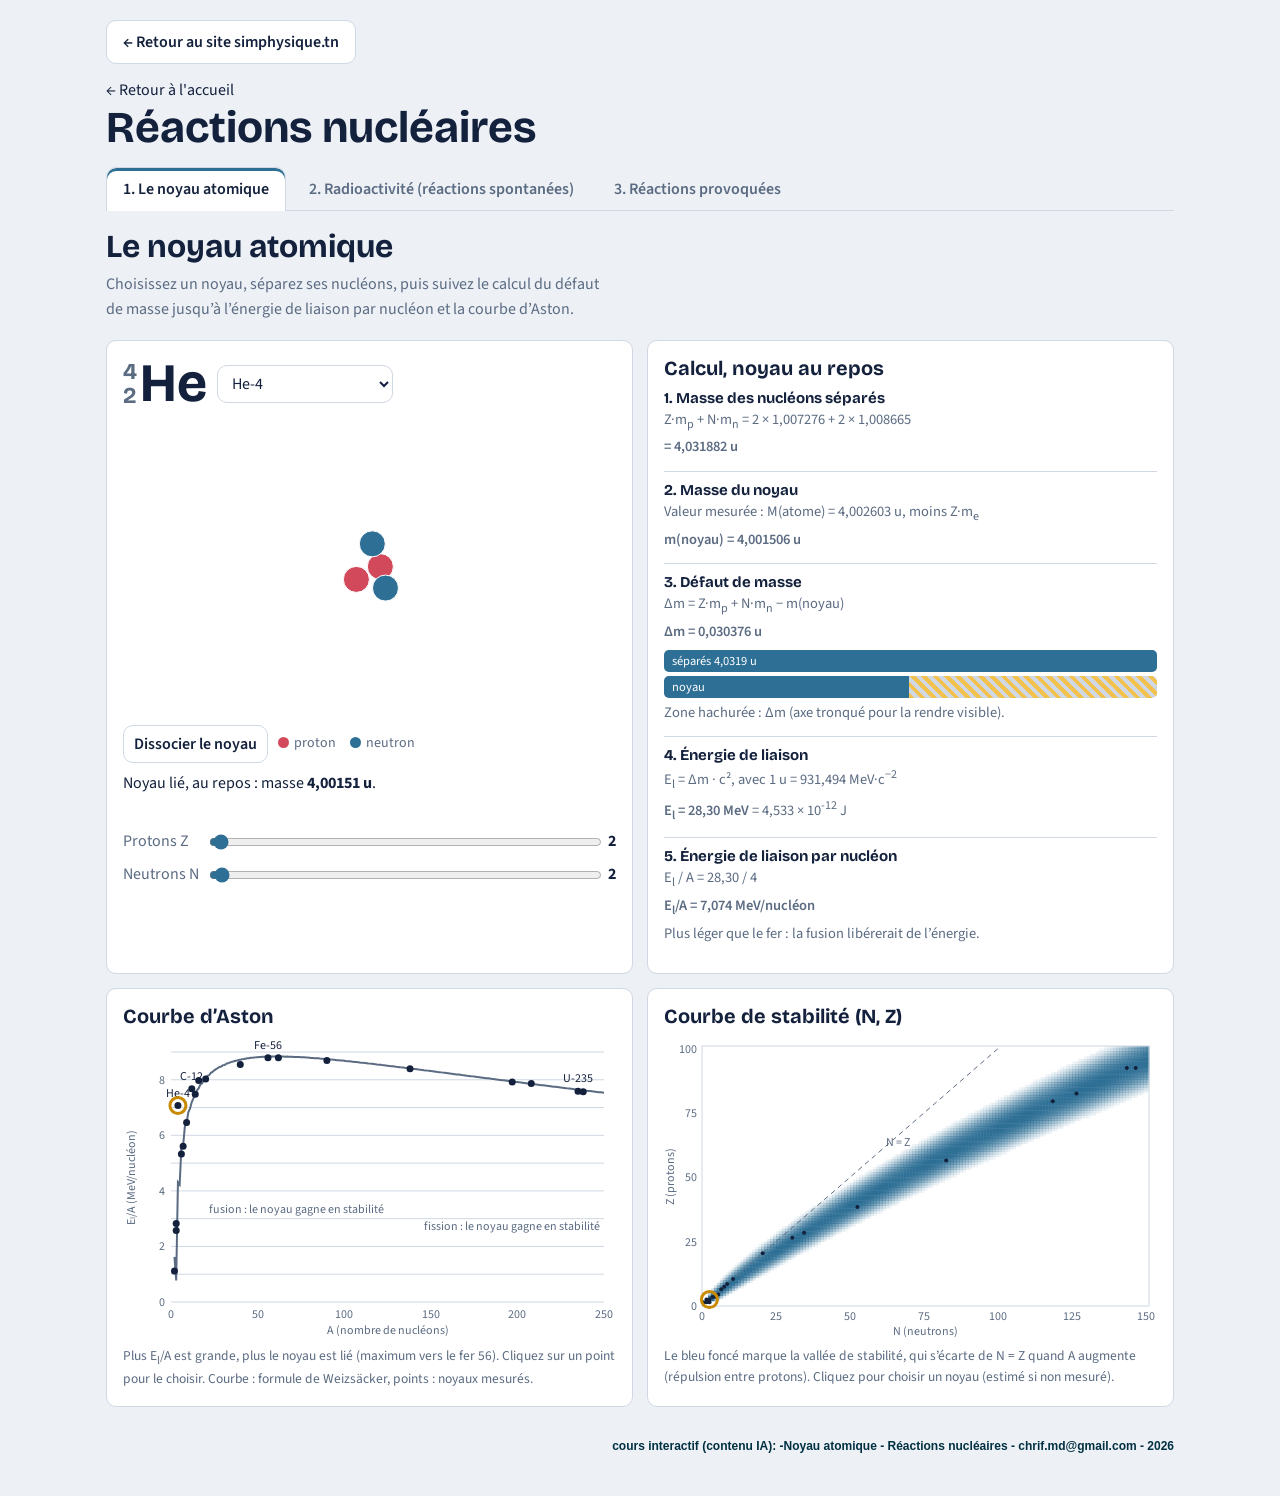
==== commit cbfc4061: "Add files via upload" ====
--- a/reactions_nucleaires.html
+++ b/reactions_nucleaires.html
@@ -42,7 +42,14 @@
 .flBox.big .flBar{display:flex;gap:10px;align-items:center}
 .flBox.big .flHint{display:none;margin:0;color:var(--mute);font-size:14px;text-align:center;padding:0 12px}
 @media (orientation:portrait){.flBox.big .flHint{display:block}}
- }
+ .breadcrumb a {
+    color: var(--accent);
+    text-decoration: none;
+    
+  }
+  .breadcrumb a:hover {
+    text-decoration: underline;
+  }
          .signature {
     text-align: right; font-family: "Arial"; font-size: 12px; font-weight: bold;
     color: rgb(1, 48, 66); margin-top: 30px;
@@ -51,6 +58,7 @@
 </head>
 <body><div id="app">
 <a class="back" href="https://simphysique.tn">← Retour au site simphysique.tn</a>
+<nav class="breadcrumb"><a href="accueil.html">← Retour à l'accueil</a></nav>
 <h1>Réactions nucléaires</h1>
 <div class="tabbar" role="tablist" aria-label="Chapitres">
 <button role="tab" id="tb1" aria-controls="t1" aria-selected="true">1. Le noyau atomique</button>
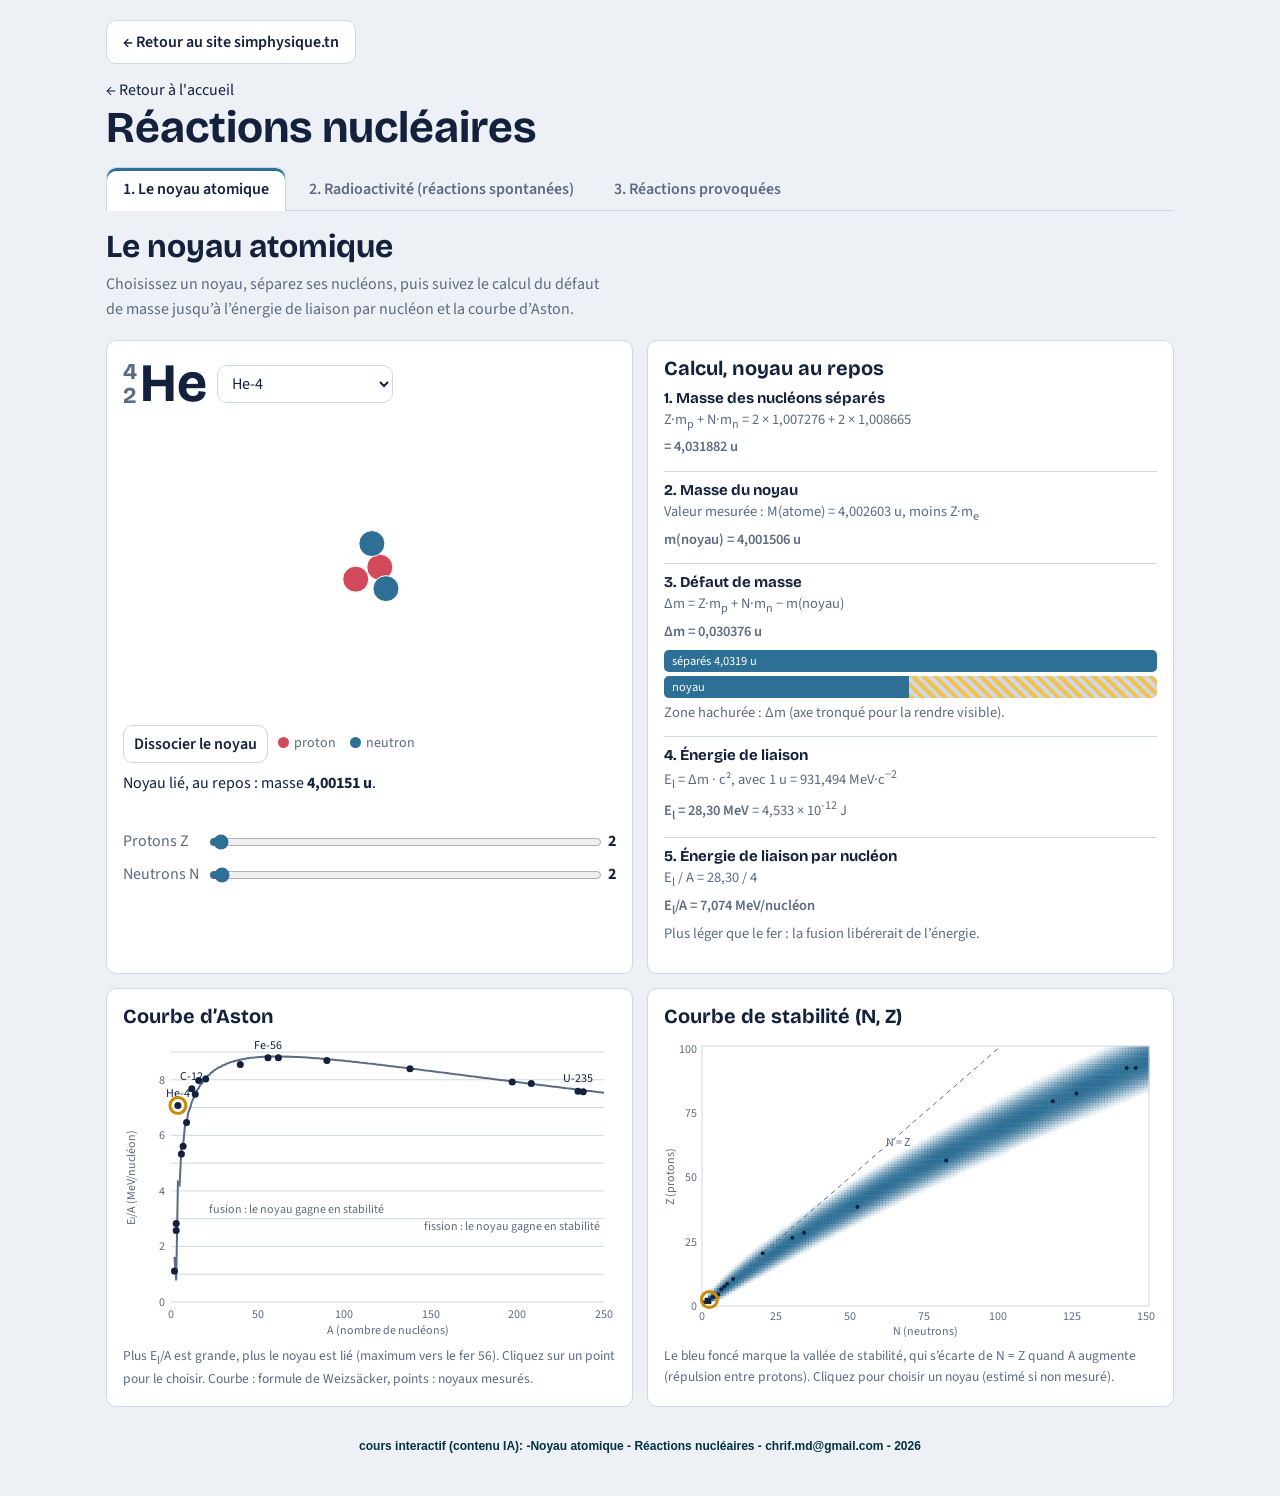
==== commit bd6cdb9f: "Change signature alignment to center" ====
--- a/reactions_nucleaires.html
+++ b/reactions_nucleaires.html
@@ -51,7 +51,7 @@
     text-decoration: underline;
   }
          .signature {
-    text-align: right; font-family: "Arial"; font-size: 12px; font-weight: bold;
+    text-align: center; font-family: "Arial"; font-size: 12px; font-weight: bold;
     color: rgb(1, 48, 66); margin-top: 30px;
   }
 </style>
@@ -1168,4 +1168,4 @@
   window.FLASH_PLAYERS=players;
 })();
 </script>
-</body></html>+</body></html>
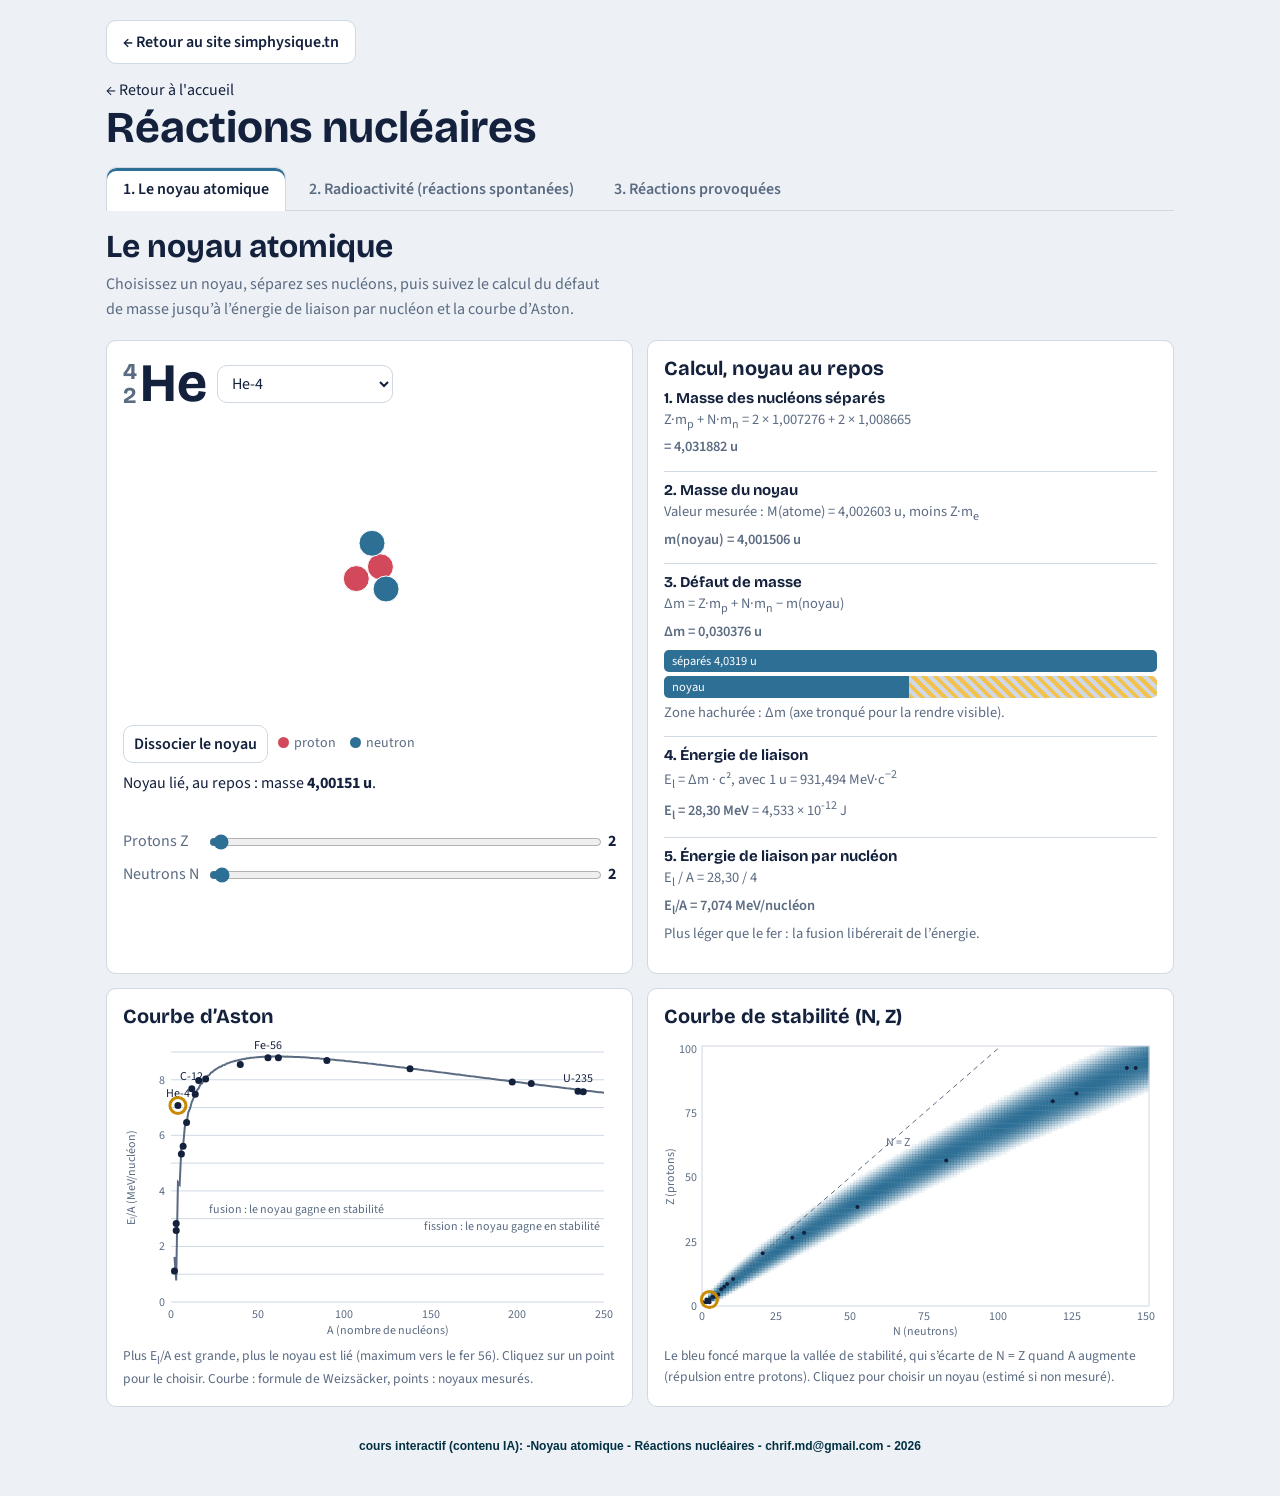
==== commit 69267b2b: "Add files via upload" ====
--- a/reactions_nucleaires.html
+++ b/reactions_nucleaires.html
@@ -50,10 +50,19 @@
   .breadcrumb a:hover {
     text-decoration: underline;
   }
+  
          .signature {
     text-align: center; font-family: "Arial"; font-size: 12px; font-weight: bold;
     color: rgb(1, 48, 66); margin-top: 30px;
   }
+</style>
+<style>
+#toTop{position:fixed;right:max(16px,env(safe-area-inset-right,0px));bottom:calc(16px + env(safe-area-inset-bottom,0px));z-index:50;width:46px;height:46px;padding:0;display:flex;align-items:center;justify-content:center;border-radius:50%;border:1px solid var(--line);background:var(--card);color:var(--ink);cursor:pointer;box-shadow:0 2px 10px rgba(0,0,0,.18);opacity:0;visibility:hidden;transform:translateY(8px);transition:opacity .2s,transform .2s,visibility .2s,border-color .15s}
+#toTop.show{opacity:1;visibility:visible;transform:none}
+#toTop:hover{border-color:var(--n);color:var(--n)}
+#toTop:focus-visible{outline:2px solid var(--e);outline-offset:2px}
+#toTop svg{width:22px;height:22px;display:block}
+@media (prefers-reduced-motion:reduce){#toTop{transition:none}}
 </style>
 </head>
 <body><div id="app">
@@ -1168,4 +1177,16 @@
   window.FLASH_PLAYERS=players;
 })();
 </script>
-</body></html>
+<button type="button" id="toTop" aria-label="Revenir en haut de la page" title="Haut de page"><svg viewBox="0 0 24 24" fill="none" stroke="currentColor" stroke-width="2.4" stroke-linecap="round" stroke-linejoin="round" aria-hidden="true"><path d="M12 19V5M5 12l7-7 7 7"/></svg></button>
+<script>
+(function(){
+  var b=document.getElementById('toTop');
+  function upd(){b.classList.toggle('show',(window.pageYOffset||document.documentElement.scrollTop)>300)}
+  window.addEventListener('scroll',upd,{passive:true});upd();
+  b.addEventListener('click',function(){
+    var rm=window.matchMedia&&matchMedia('(prefers-reduced-motion:reduce)').matches;
+    window.scrollTo({top:0,behavior:rm?'auto':'smooth'});
+  });
+})();
+</script>
+</body></html>
